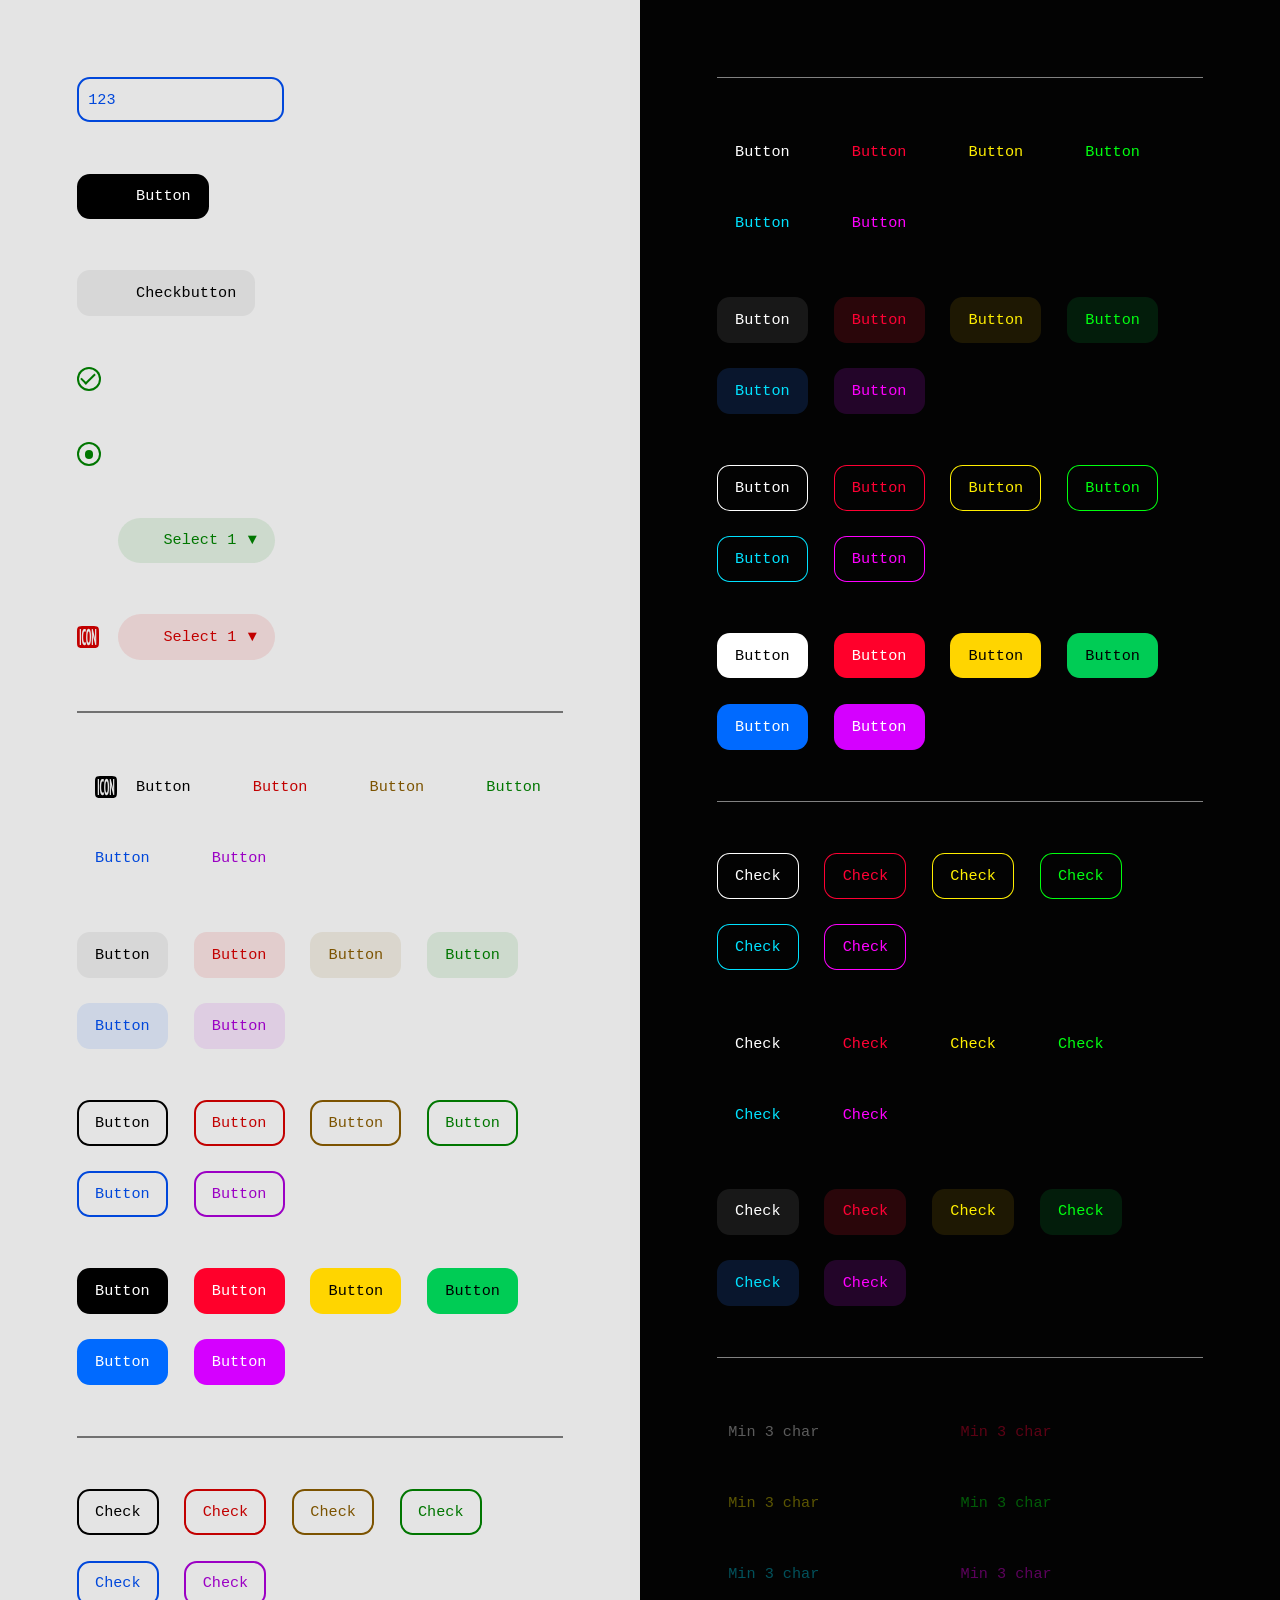
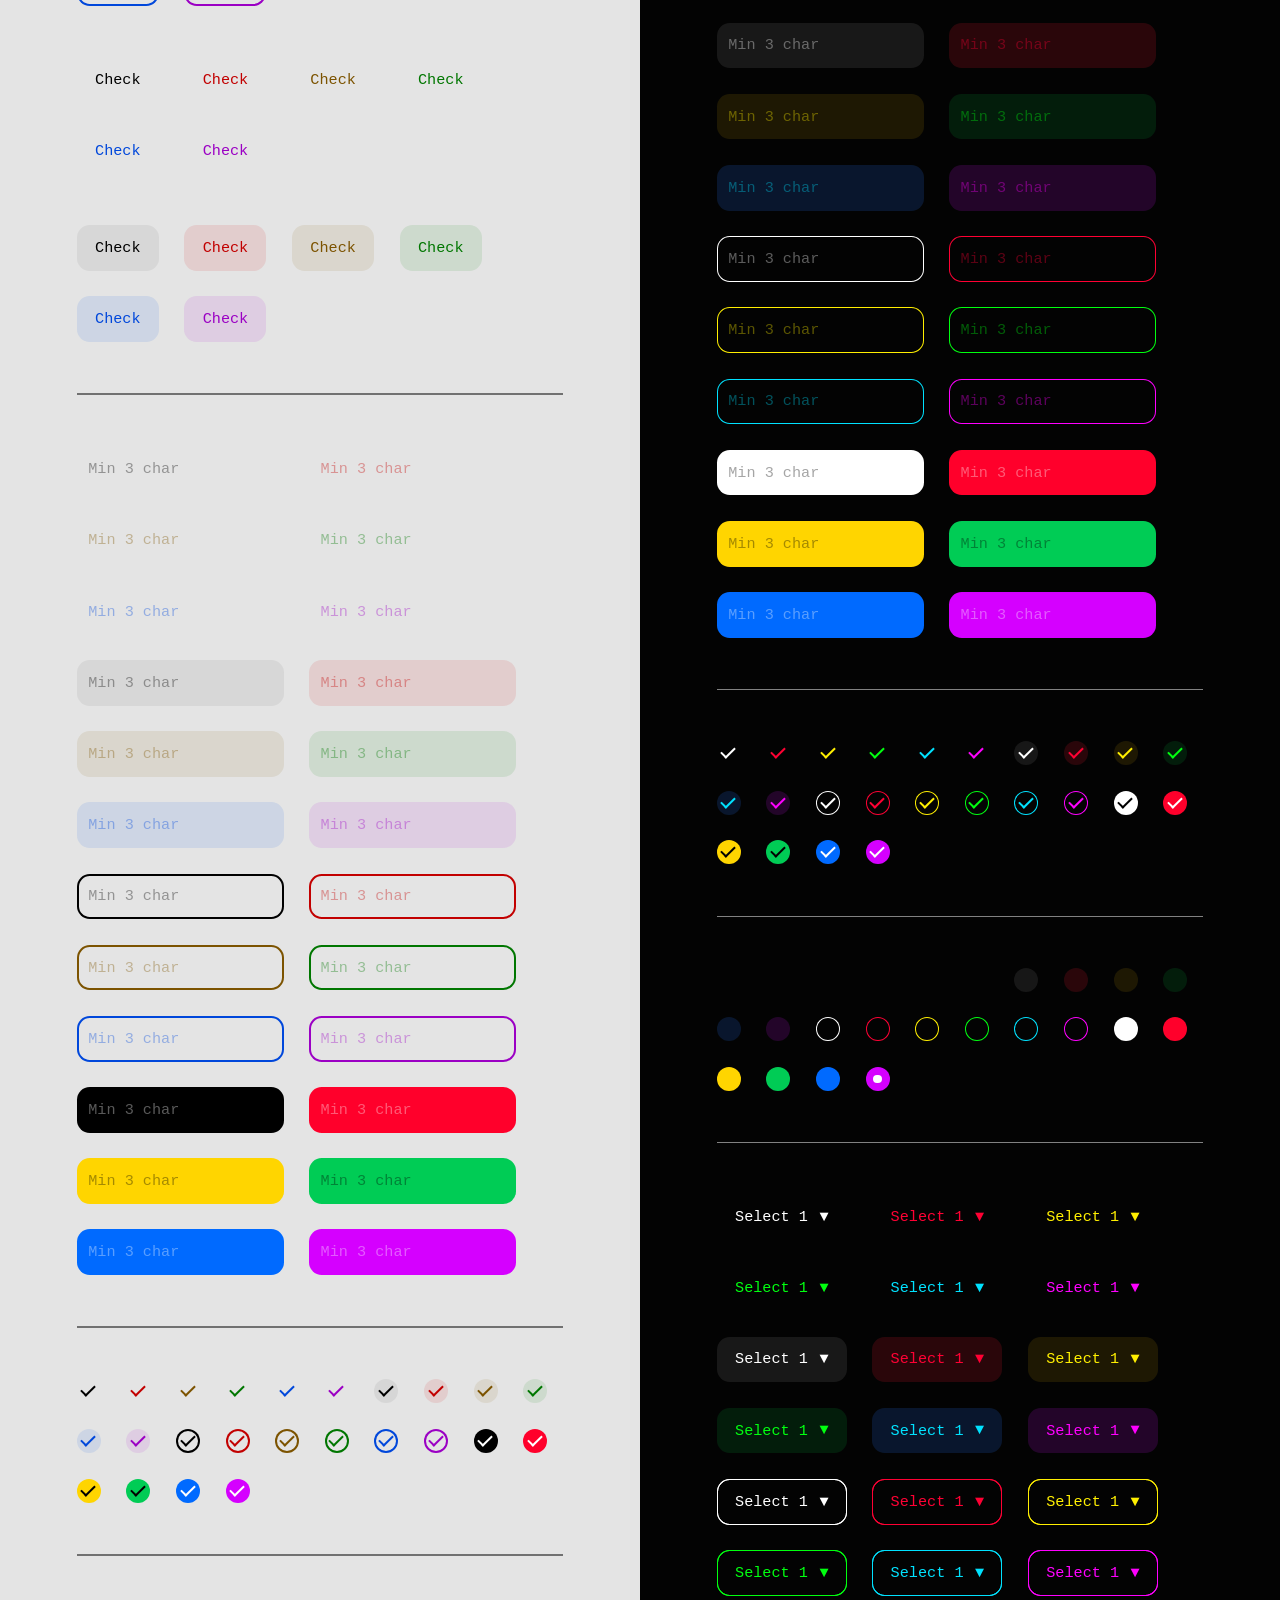
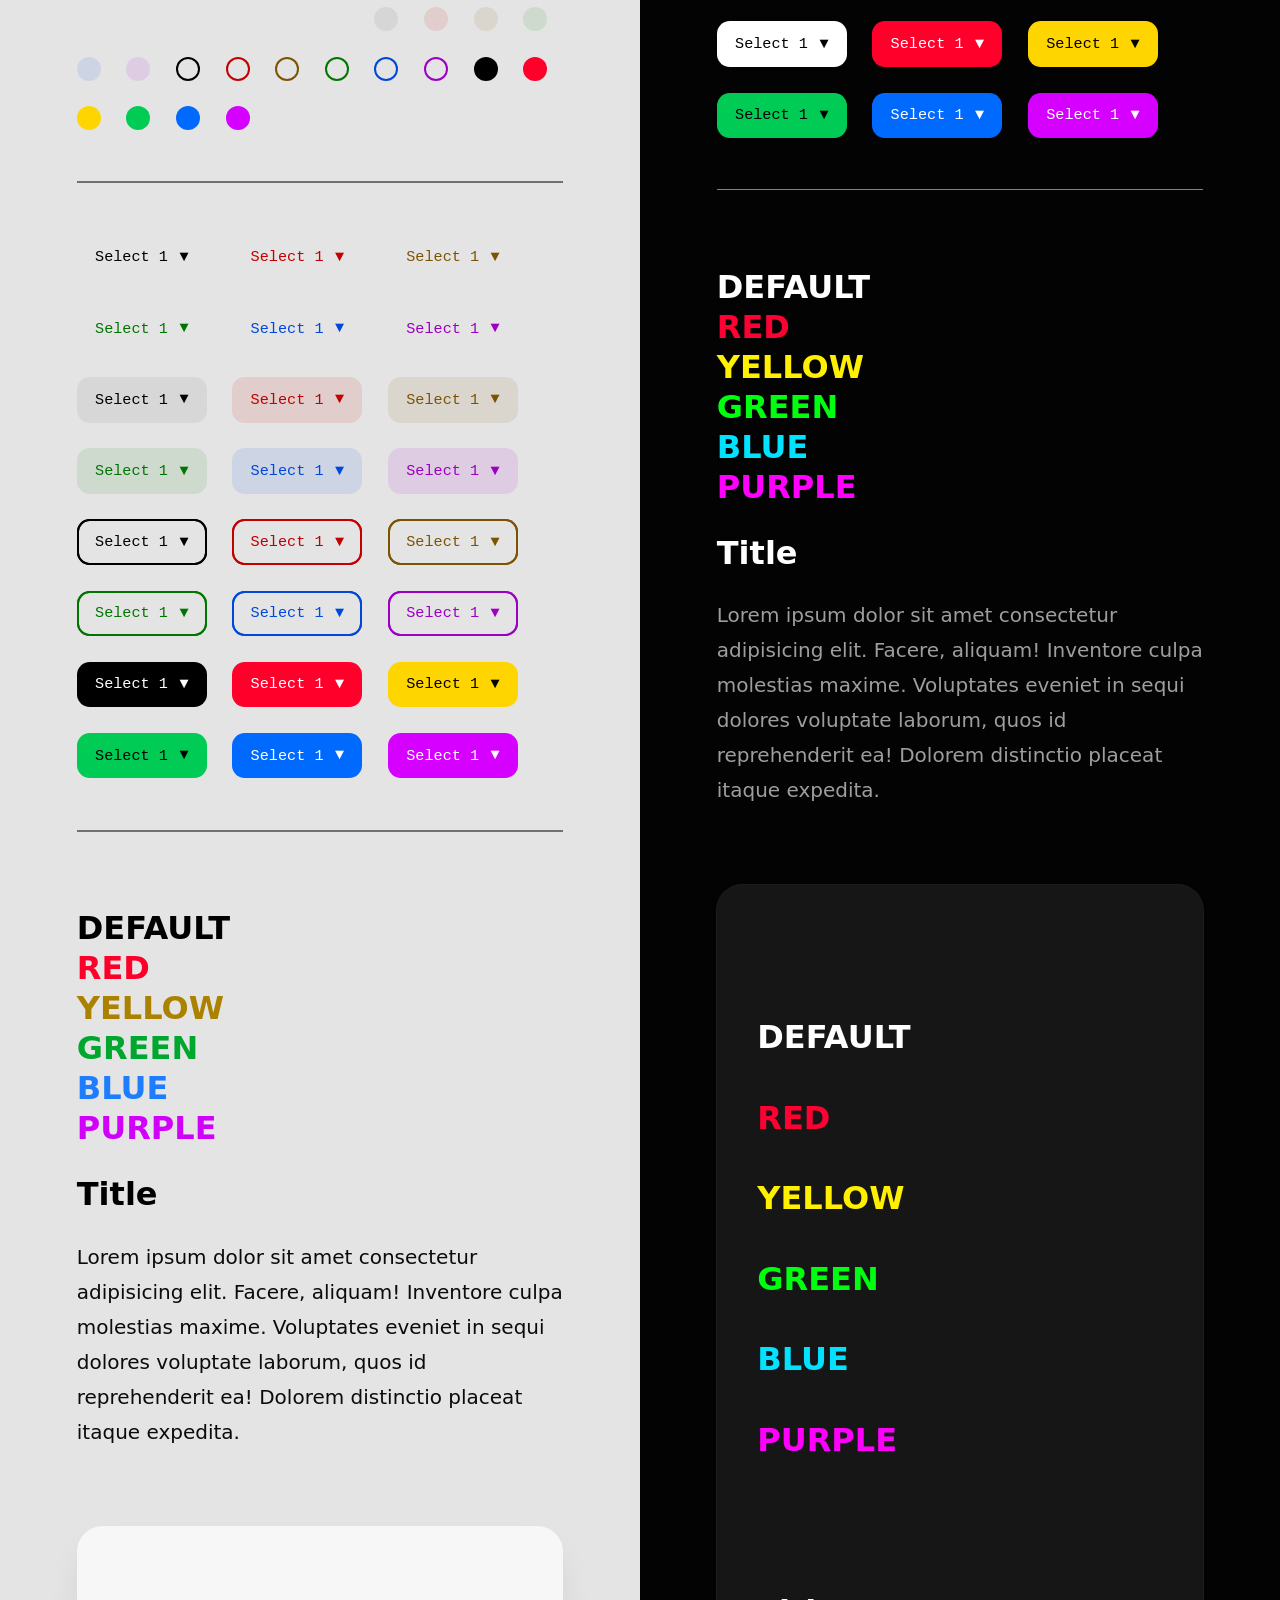
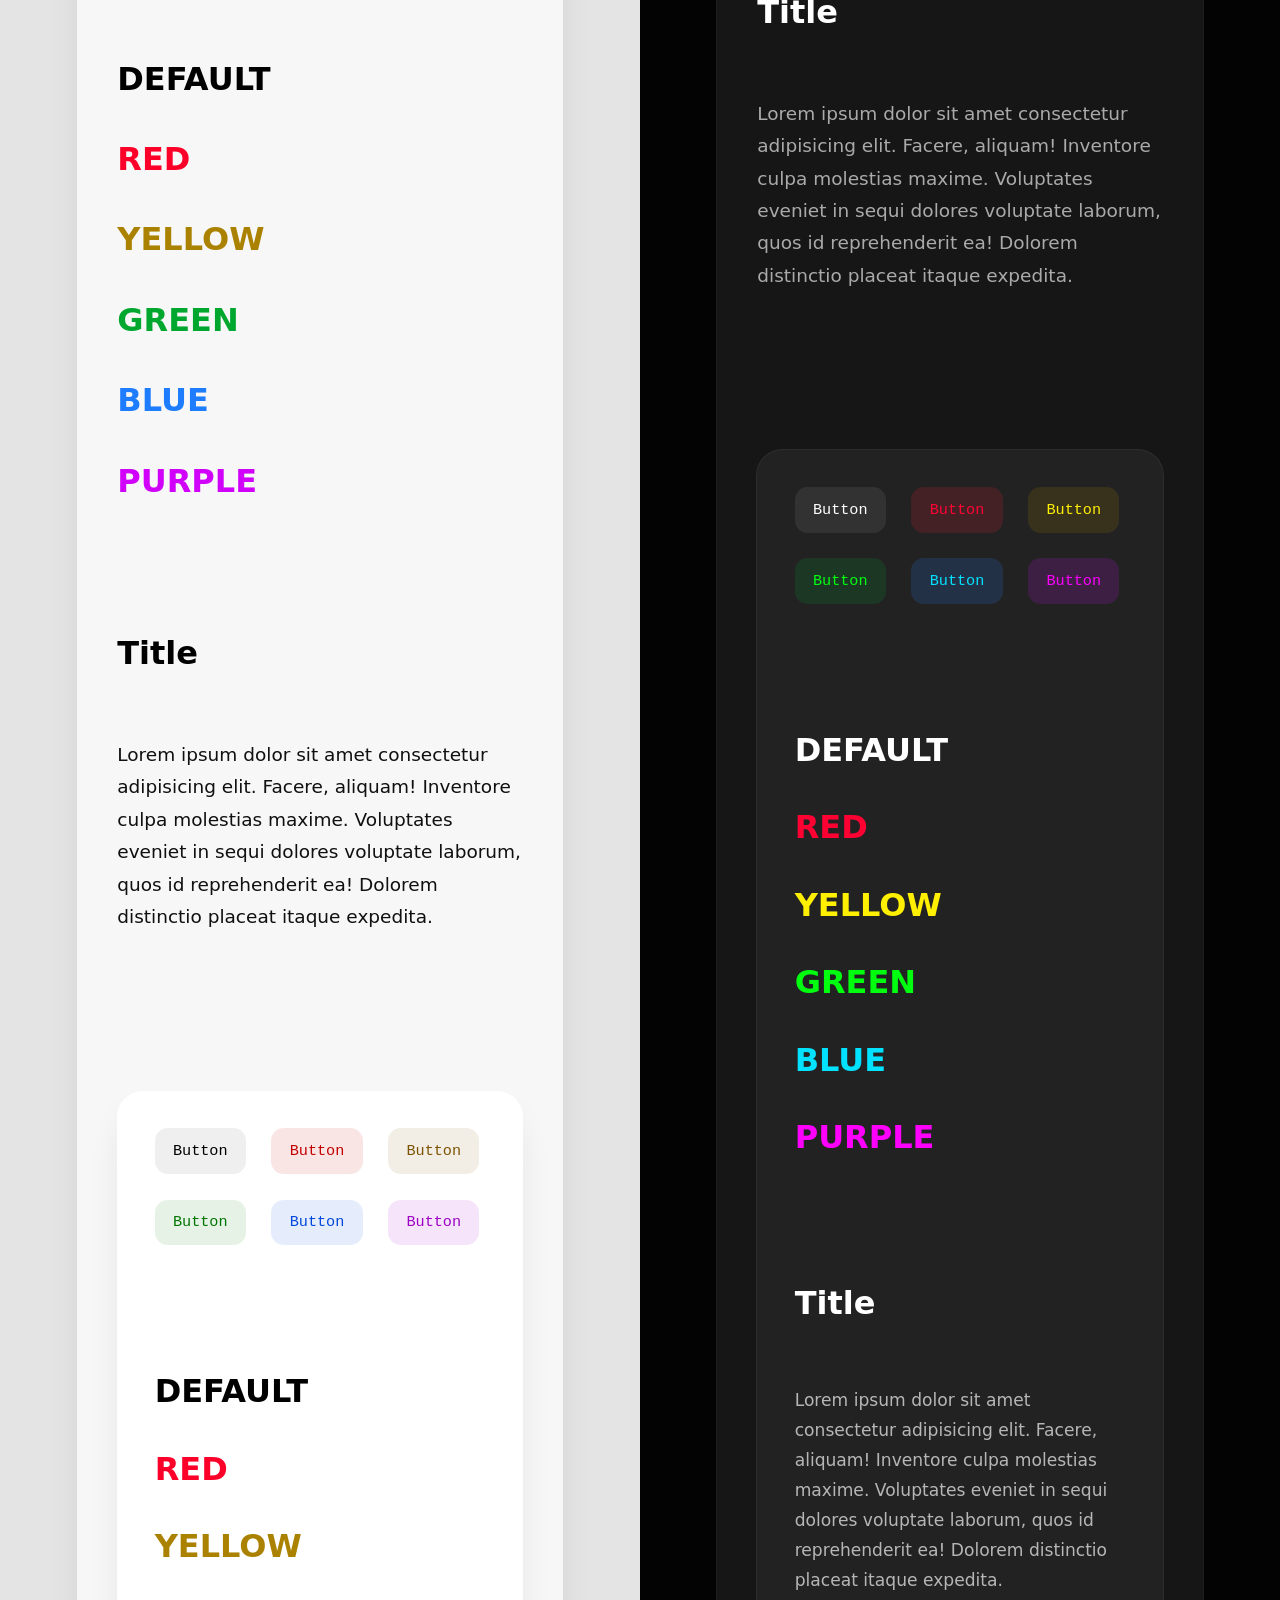
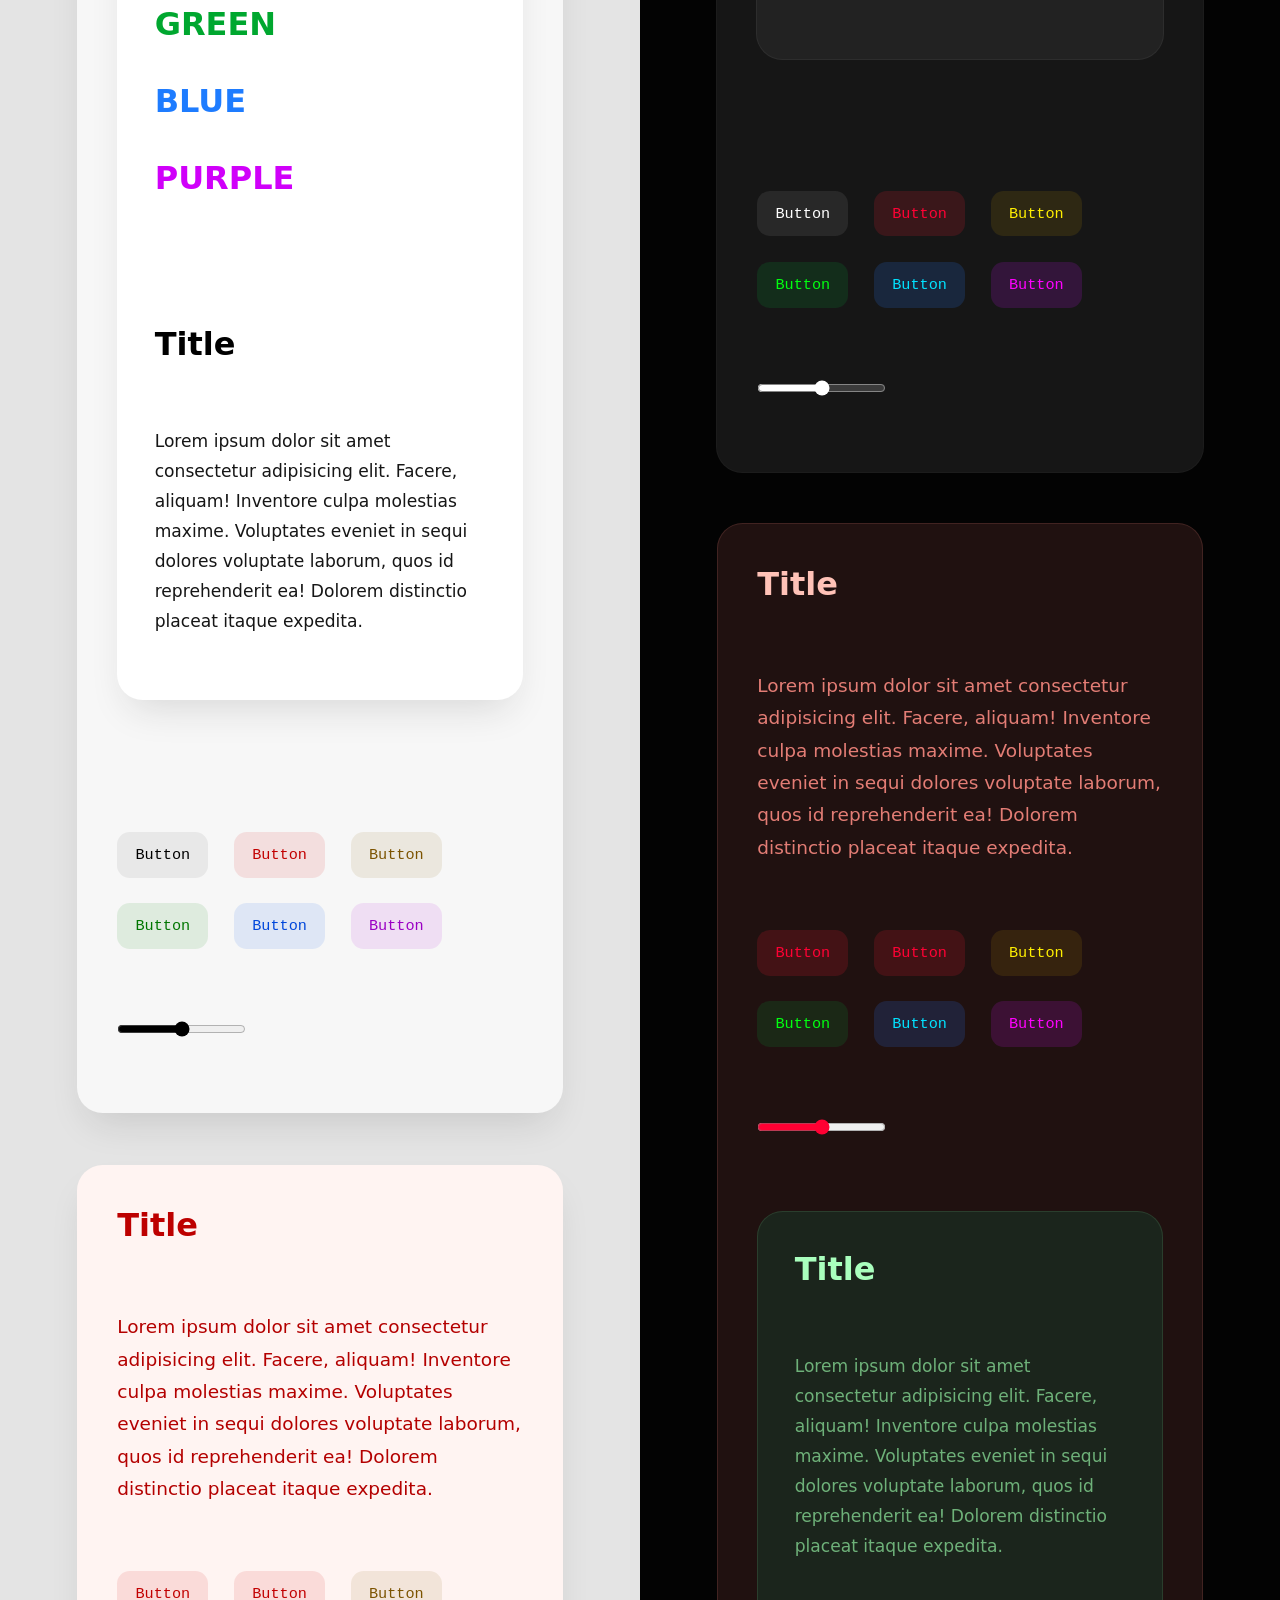
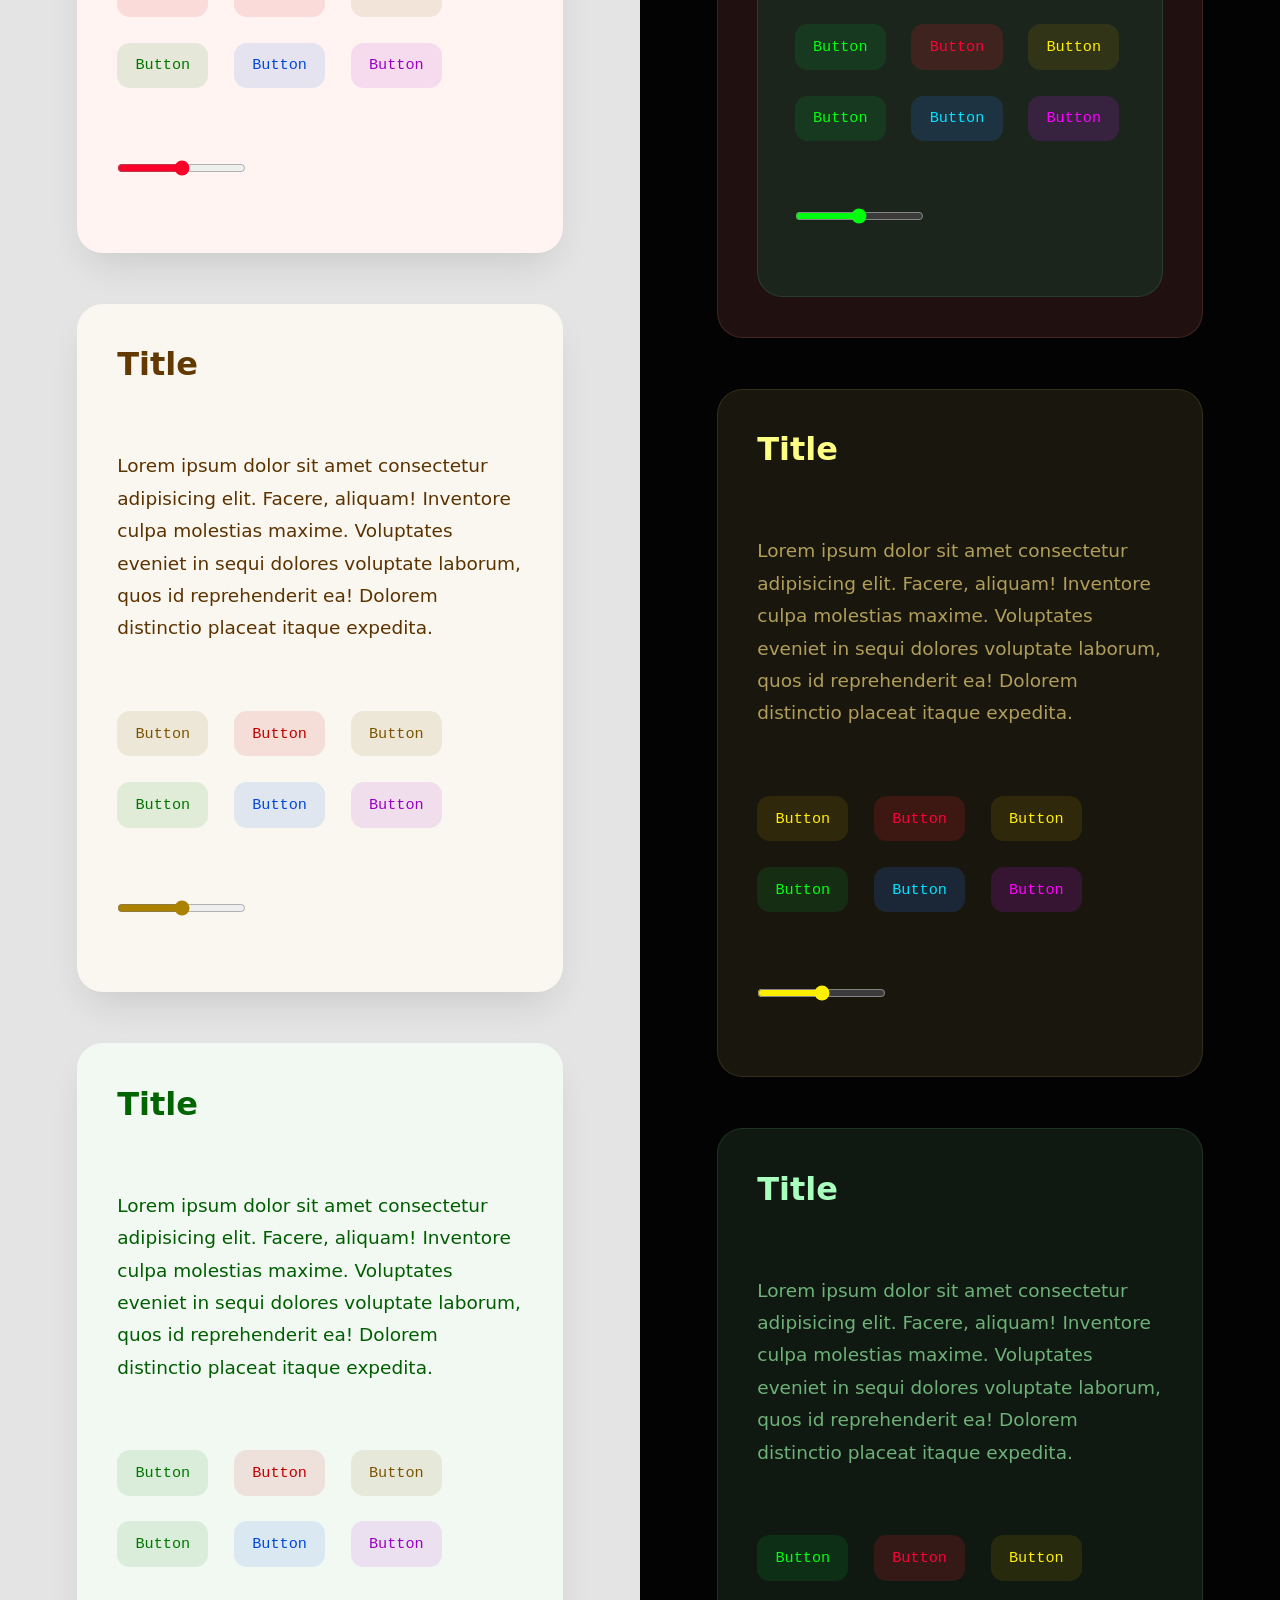
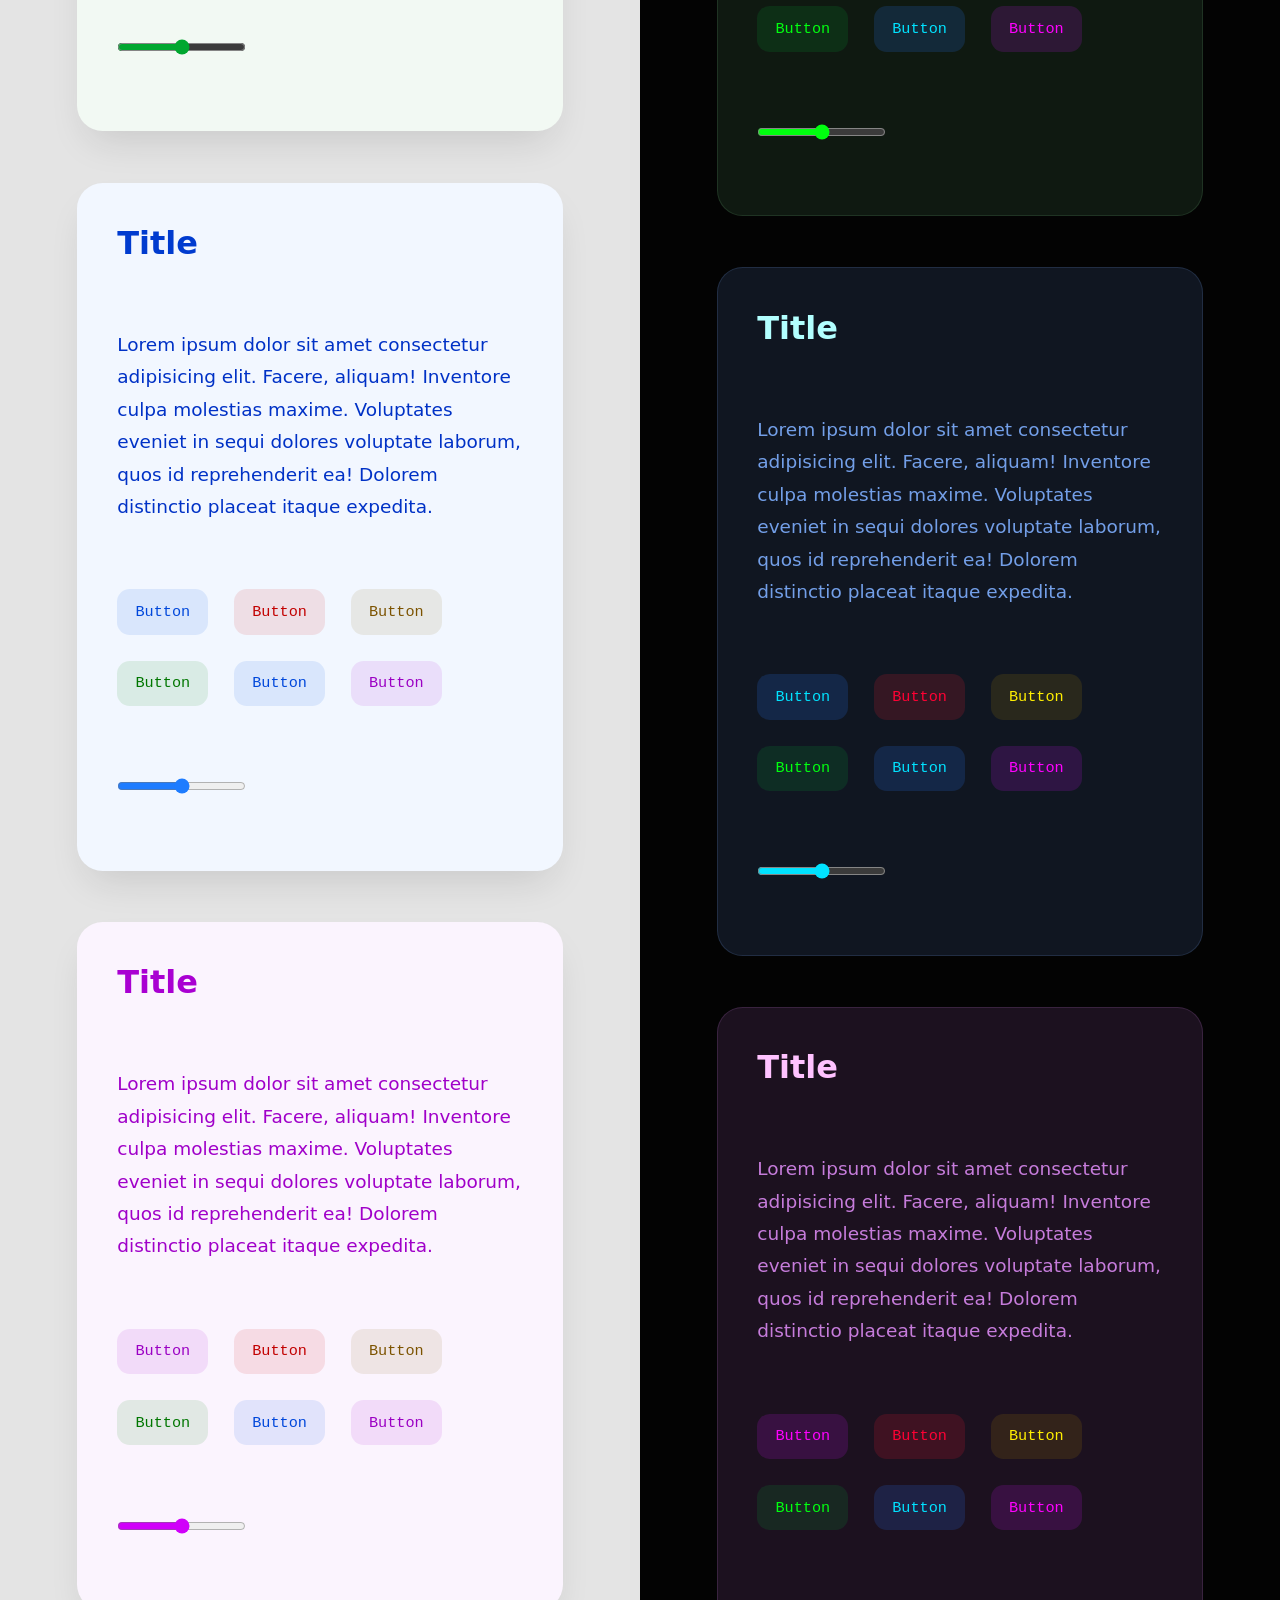
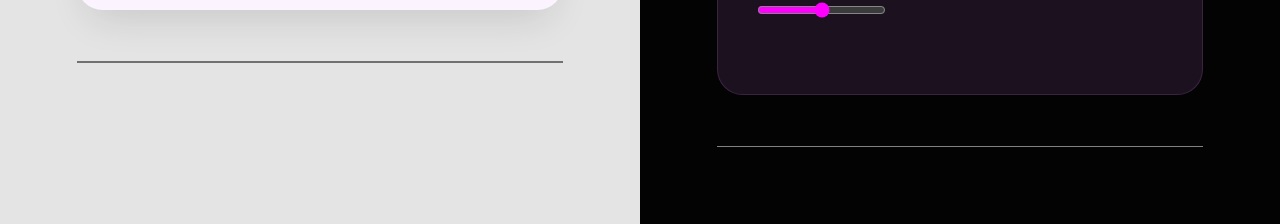
==== favicon.ico/index.html @ 1e89b30a "_" ====
<!DOCTYPE html><meta name="robots" content="noindex"><html class="html"><head><meta charset="utf-8"><meta name="viewport" content="width=device-width"><title>456 </title><style> * { box-sizing: border-box; } body { min-height: 100vh; display: flex; margin: 0; align-items: stretch; } html { font-family: System-ui; line-height: 1.6; } .container { padding: var(--padding-l); background-color: var(--surface-color); display: flex; flex-direction: column; flex-grow: 1; gap: 2rlh; align-items: start; } .container__item { display: flex; flex-wrap: wrap; gap: 1rlh; } h1, h2, h3, h4, h5, h6 { font-weight: var(--font-weight-title); } h3 { font-size: 2rem; line-height: 1.25; color: var(--accent-color); } h2 { margin-top: 2rlh; } hr { align-self: stretch; border: none; background-color: canvasText; height: var(--border-width); opacity: 0.5; } p { margin-block: var(--gap-m); } </style> <link rel="stylesheet" href="https://synchronizer.github.io/algo-colors/style.css"> </head><body class="body"><div class="container"><input type="text" class="control control_type_input control_variant_outline" data-color="blue" value="123"/><button class="control control_type_button control_variant_fill" ><span class="control__icon" style="mask-image: url(https://upload.wikimedia.org/wikipedia/commons/thumb/4/4f/SVG_Logo.svg/1920px-SVG_Logo.svg.png);"></span>Button</button><label class="control control_type_checkbutton" ><input type="checkbox" class="control__input"><span class="control__icon" style="mask-image: url(https://upload.wikimedia.org/wikipedia/commons/thumb/4/4f/SVG_Logo.svg/1920px-SVG_Logo.svg.png);"></span> Checkbutton </label><input type="checkbox" class="control control_type_checkbox control_variant_outline" data-color="green" checked="1"></input><input type="radio" class="control control_type_radio control_variant_outline" data-color="green" checked="1"></input><div class="control control_type_select control_shape_pill control__select-wrapper" data-color="green"><span class="control__icon" style="mask-image: url(https://upload.wikimedia.org/wikipedia/commons/thumb/4/4f/SVG_Logo.svg/1920px-SVG_Logo.svg.png);"></span><select class="control control_type_select control_shape_pill" ><option class="select__option" > Select 1 </option><option class="select__option" > Select 2 </option><option class="select__option" > Select 3 </option></select></div><div class="control control__select-wrapper" data-color="red"><span class="control__icon"></span><select name="" id="" class="control control_type_select control_shape_pill"><option value="">Select 1</option><option value="">Select 2</option><option value="">Select 3</option></select></div><hr><div class="container__item"><button class="control control_type_button control_variant_ghost"><span class="control__icon"></span>Button</button><button class="control control_type_button control_variant_ghost control_color_red" data-color="red">Button</button><button class="control control_type_button control_variant_ghost control_color_yellow" data-color="yellow">Button</button><button class="control control_type_button control_variant_ghost control_color_green" data-color="green">Button</button><button class="control control_type_button control_variant_ghost control_color_blue" data-color="blue">Button</button><button class="control control_type_button control_variant_ghost control_color_purple" data-color="purple">Button</button></div><div class="container__item"><button class="control control_type_button">Button</button><button class="control control_type_button control_color_red" data-color="red">Button</button><button class="control control_type_button control_color_yellow" data-color="yellow">Button</button><button class="control control_type_button control_color_green" data-color="green">Button</button><button class="control control_type_button control_color_blue" data-color="blue">Button</button><button class="control control_type_button control_color_purple" data-color="purple">Button</button></div><div class="container__item"><button class="control control_type_button control_variant_outline">Button</button><button class="control control_type_button control_variant_outline control_color_red" data-color="red">Button</button><button class="control control_type_button control_variant_outline control_color_yellow" data-color="yellow">Button</button><button class="control control_type_button control_variant_outline control_color_green" data-color="green">Button</button><button class="control control_type_button control_variant_outline control_color_blue" data-color="blue">Button</button><button class="control control_type_button control_variant_outline control_color_purple" data-color="purple">Button</button></div><div class="container__item"><button class="control control_type_button control_variant_fill">Button</button><button class="control control_type_button control_variant_fill control_color_red" data-color="red">Button</button><button class="control control_type_button control_variant_fill control_color_yellow" data-color="yellow">Button</button><button class="control control_type_button control_variant_fill control_color_green" data-color="green">Button</button><button class="control control_type_button control_variant_fill control_color_blue" data-color="blue">Button</button><button class="control control_type_button control_variant_fill control_color_purple" data-color="purple">Button</button></div><hr><div class="container__item"><label class="control control_type_checkbutton control_variant_outline"><input type="checkbox" class="control__input"> Check </label><label class="control control_type_checkbutton control_variant_outline control_color_red" data-color="red"><input type="checkbox" class="control__input"> Check </label><label class="control control_type_checkbutton control_variant_outline control_color_yellow" data-color="yellow"><input type="checkbox" class="control__input"> Check </label><label class="control control_type_checkbutton control_variant_outline control_color_green" data-color="green"><input type="checkbox" class="control__input"> Check </label><label class="control control_type_checkbutton control_variant_outline control_color_blue" data-color="blue"><input type="checkbox" class="control__input"> Check </label><label class="control control_type_checkbutton control_variant_outline control_color_purple" data-color="purple"><input type="checkbox" class="control__input"> Check </label></div><div class="container__item"><label class="control control_type_checkbutton control_variant_ghost"><input type="checkbox" class="control__input"> Check </label><label class="control control_type_checkbutton control_variant_ghost control_color_red" data-color="red"><input type="checkbox" class="control__input"> Check </label><label class="control control_type_checkbutton control_variant_ghost control_color_yellow" data-color="yellow"><input type="checkbox" class="control__input"> Check </label><label class="control control_type_checkbutton control_variant_ghost control_color_green" data-color="green"><input type="checkbox" class="control__input"> Check </label><label class="control control_type_checkbutton control_variant_ghost control_color_blue" data-color="blue"><input type="checkbox" class="control__input"> Check </label><label class="control control_type_checkbutton control_variant_ghost control_color_purple" data-color="purple"><input type="checkbox" class="control__input"> Check </label></div><div class="container__item"><label class="control control_type_checkbutton"><input type="checkbox" class="control__input"> Check </label><label class="control control_type_checkbutton control_color_red" data-color="red"><input type="checkbox" class="control__input"> Check </label><label class="control control_type_checkbutton control_color_yellow" data-color="yellow"><input type="checkbox" class="control__input"> Check </label><label class="control control_type_checkbutton control_color_green" data-color="green"><input type="checkbox" class="control__input"> Check </label><label class="control control_type_checkbutton control_color_blue" data-color="blue"><input type="checkbox" class="control__input"> Check </label><label class="control control_type_checkbutton control_color_purple" data-color="purple"><input type="checkbox" class="control__input"> Check </label></div><hr><div class="container__item"><input type="text" placeholder="Min 3 char" minlength="3" minlength="3" required checked class="control control_type_input control_variant_ghost"><input type="text" placeholder="Min 3 char" minlength="3" minlength="3" required checked class="control control_type_input control_variant_ghost control_color_red" data-color="red"><input type="text" placeholder="Min 3 char" minlength="3" minlength="3" required checked class="control control_type_input control_variant_ghost control_color_yellow" data-color="yellow"><input type="text" placeholder="Min 3 char" minlength="3" minlength="3" required checked class="control control_type_input control_variant_ghost control_color_green" data-color="green"><input type="text" placeholder="Min 3 char" minlength="3" minlength="3" required checked class="control control_type_input control_variant_ghost control_color_blue" data-color="blue"><input type="text" placeholder="Min 3 char" minlength="3" minlength="3" required checked class="control control_type_input control_variant_ghost control_color_purple" data-color="purple"><input type="text" placeholder="Min 3 char" minlength="3" minlength="3" required checked class="control control_type_input"><input type="text" placeholder="Min 3 char" minlength="3" minlength="3" required checked class="control control_type_input" data-color="red"><input type="text" placeholder="Min 3 char" minlength="3" minlength="3" required checked class="control control_type_input" data-color="yellow"><input type="text" placeholder="Min 3 char" minlength="3" minlength="3" required checked class="control control_type_input" data-color="green"><input type="text" placeholder="Min 3 char" minlength="3" minlength="3" required checked class="control control_type_input" data-color="blue"><input type="text" placeholder="Min 3 char" minlength="3" minlength="3" required checked class="control control_type_input" data-color="purple"><input type="text" placeholder="Min 3 char" minlength="3" minlength="3" required checked class="control control_type_input control_variant_outline"><input type="text" placeholder="Min 3 char" minlength="3" minlength="3" required checked class="control control_type_input control_variant_outline control_color_red" data-color="red"><input type="text" placeholder="Min 3 char" minlength="3" minlength="3" required checked class="control control_type_input control_variant_outline control_color_yellow" data-color="yellow"><input type="text" placeholder="Min 3 char" minlength="3" minlength="3" required checked class="control control_type_input control_variant_outline control_color_green" data-color="green"><input type="text" placeholder="Min 3 char" minlength="3" minlength="3" required checked class="control control_type_input control_variant_outline control_color_blue" data-color="blue"><input type="text" placeholder="Min 3 char" minlength="3" minlength="3" required checked class="control control_type_input control_variant_outline control_color_purple" data-color="purple"><input type="text" placeholder="Min 3 char" minlength="3" minlength="3" required checked class="control control_type_input control_variant_fill"><input type="text" placeholder="Min 3 char" minlength="3" minlength="3" required checked class="control control_type_input control_variant_fill control_color_red" data-color="red"><input type="text" placeholder="Min 3 char" minlength="3" minlength="3" required checked class="control control_type_input control_variant_fill control_color_yellow" data-color="yellow"><input type="text" placeholder="Min 3 char" minlength="3" minlength="3" required checked class="control control_type_input control_variant_fill control_color_green" data-color="green"><input type="text" placeholder="Min 3 char" minlength="3" minlength="3" required checked class="control control_type_input control_variant_fill control_color_blue" data-color="blue"><input type="text" placeholder="Min 3 char" minlength="3" minlength="3" required checked class="control control_type_input control_variant_fill control_color_purple" data-color="purple"></div><hr><div class="container__item"><input type="checkbox" checked class="control control_type_checkbox control_variant_ghost"><input type="checkbox" checked class="control control_type_checkbox control_variant_ghost control_color_red" data-color="red"><input type="checkbox" checked class="control control_type_checkbox control_variant_ghost control_color_yellow" data-color="yellow"><input type="checkbox" checked class="control control_type_checkbox control_variant_ghost control_color_green" data-color="green"><input type="checkbox" checked class="control control_type_checkbox control_variant_ghost control_color_blue" data-color="blue"><input type="checkbox" checked class="control control_type_checkbox control_variant_ghost control_color_purple" data-color="purple"><input type="checkbox" checked class="control control_type_checkbox"><input type="checkbox" checked class="control control_type_checkbox" data-color="red"><input type="checkbox" checked class="control control_type_checkbox" data-color="yellow"><input type="checkbox" checked class="control control_type_checkbox" data-color="green"><input type="checkbox" checked class="control control_type_checkbox" data-color="blue"><input type="checkbox" checked class="control control_type_checkbox" data-color="purple"><input type="checkbox" checked class="control control_type_checkbox control_variant_outline"><input type="checkbox" checked class="control control_type_checkbox control_variant_outline control_color_red" data-color="red"><input type="checkbox" checked class="control control_type_checkbox control_variant_outline control_color_yellow" data-color="yellow"><input type="checkbox" checked class="control control_type_checkbox control_variant_outline control_color_green" data-color="green"><input type="checkbox" checked class="control control_type_checkbox control_variant_outline control_color_blue" data-color="blue"><input type="checkbox" checked class="control control_type_checkbox control_variant_outline control_color_purple" data-color="purple"><input type="checkbox" checked class="control control_type_checkbox control_variant_fill"><input type="checkbox" checked class="control control_type_checkbox control_variant_fill control_color_red" data-color="red"><input type="checkbox" checked class="control control_type_checkbox control_variant_fill control_color_yellow" data-color="yellow"><input type="checkbox" checked class="control control_type_checkbox control_variant_fill control_color_green" data-color="green"><input type="checkbox" checked class="control control_type_checkbox control_variant_fill control_color_blue" data-color="blue"><input type="checkbox" checked class="control control_type_checkbox control_variant_fill control_color_purple" data-color="purple"></div><hr><div class="container__item"><input type="radio" name="radio" checked class="control control_type_radio control_variant_ghost"><input type="radio" name="radio" checked class="control control_type_radio control_variant_ghost control_color_red" data-color="red"><input type="radio" name="radio" checked class="control control_type_radio control_variant_ghost control_color_yellow" data-color="yellow"><input type="radio" name="radio" checked class="control control_type_radio control_variant_ghost control_color_green" data-color="green"><input type="radio" name="radio" checked class="control control_type_radio control_variant_ghost control_color_blue" data-color="blue"><input type="radio" name="radio" checked class="control control_type_radio control_variant_ghost control_color_purple" data-color="purple"><input type="radio" name="radio" checked class="control control_type_radio"><input type="radio" name="radio" checked class="control control_type_radio" data-color="red"><input type="radio" name="radio" checked class="control control_type_radio" data-color="yellow"><input type="radio" name="radio" checked class="control control_type_radio" data-color="green"><input type="radio" name="radio" checked class="control control_type_radio" data-color="blue"><input type="radio" name="radio" checked class="control control_type_radio" data-color="purple"><input type="radio" name="radio" checked class="control control_type_radio control_variant_outline"><input type="radio" name="radio" checked class="control control_type_radio control_variant_outline control_color_red" data-color="red"><input type="radio" name="radio" checked class="control control_type_radio control_variant_outline control_color_yellow" data-color="yellow"><input type="radio" name="radio" checked class="control control_type_radio control_variant_outline control_color_green" data-color="green"><input type="radio" name="radio" checked class="control control_type_radio control_variant_outline control_color_blue" data-color="blue"><input type="radio" name="radio" checked class="control control_type_radio control_variant_outline control_color_purple" data-color="purple"><input type="radio" name="radio" checked class="control control_type_radio control_variant_fill"><input type="radio" name="radio" checked class="control control_type_radio control_variant_fill control_color_red" data-color="red"><input type="radio" name="radio" checked class="control control_type_radio control_variant_fill control_color_yellow" data-color="yellow"><input type="radio" name="radio" checked class="control control_type_radio control_variant_fill control_color_green" data-color="green"><input type="radio" name="radio" checked class="control control_type_radio control_variant_fill control_color_blue" data-color="blue"><input type="radio" name="radio" checked class="control control_type_radio control_variant_fill control_color_purple" data-color="purple"></div><hr><div class="container__item"><div class="control control__select-wrapper control_variant_ghost"><select name="" id="" class="control control_type_select control_variant_ghost"><option value="">Select 1</option><option value="">Select 2</option><option value="">Select 3</option></select></div><div class="control control__select-wrapper control_variant_ghost" data-color="red"><select name="" id="" class="control control_type_select control_variant_ghost"><option value="">Select 1</option><option value="">Select 2</option><option value="">Select 3</option></select></div><div class="control control__select-wrapper control_variant_ghost" data-color="yellow"><select name="" id="" class="control control_type_select control_variant_ghost"><option value="">Select 1</option><option value="">Select 2</option><option value="">Select 3</option></select></div><div class="control control__select-wrapper control_variant_ghost" data-color="green"><select name="" id="" class="control control_type_select control_variant_ghost"><option value="">Select 1</option><option value="">Select 2</option><option value="">Select 3</option></select></div><div class="control control__select-wrapper control_variant_ghost" data-color="blue"><select name="" id="" class="control control_type_select control_variant_ghost"><option value="">Select 1</option><option value="">Select 2</option><option value="">Select 3</option></select></div><div class="control control__select-wrapper control_variant_ghost" data-color="purple"><select name="" id="" class="control control_type_select control_variant_ghost"><option value="">Select 1</option><option value="">Select 2</option><option value="">Select 3</option></select></div><div class="control control__select-wrapper"><select name="" id="" class="control control_type_select"><option value="">Select 1</option><option value="">Select 2</option><option value="">Select 3</option></select></div><div class="control control__select-wrapper" data-color="red"><select name="" id="" class="control control_type_select"><option value="">Select 1</option><option value="">Select 2</option><option value="">Select 3</option></select></div><div class="control control__select-wrapper" data-color="yellow"><select name="" id="" class="control control_type_select"><option value="">Select 1</option><option value="">Select 2</option><option value="">Select 3</option></select></div><div class="control control__select-wrapper" data-color="green"><select name="" id="" class="control control_type_select"><option value="">Select 1</option><option value="">Select 2</option><option value="">Select 3</option></select></div><div class="control control__select-wrapper" data-color="blue"><select name="" id="" class="control control_type_select"><option value="">Select 1</option><option value="">Select 2</option><option value="">Select 3</option></select></div><div class="control control__select-wrapper control_type_select" data-color="purple"><select name="" id="" class="control control_type_select"><option value="">Select 1</option><option value="">Select 2</option><option value="">Select 3</option></select></div><div class="control control__select-wrapper control_variant_outline"><select name="" id="" class="control control_type_select control_variant_outline"><option value="">Select 1</option><option value="">Select 2</option><option value="">Select 3</option></select></div><div class="control control__select-wrapper control_variant_outline" data-color="red"><select name="" id="" class="control control_type_select control_variant_outline"><option value="">Select 1</option><option value="">Select 2</option><option value="">Select 3</option></select></div><div class="control control__select-wrapper control_variant_outline" data-color="yellow"><select name="" id="" class="control control_type_select control_variant_outline"><option value="">Select 1</option><option value="">Select 2</option><option value="">Select 3</option></select></div><div class="control control__select-wrapper control_variant_outline" data-color="green"><select name="" id="" class="control control_type_select control_variant_outline"><option value="">Select 1</option><option value="">Select 2</option><option value="">Select 3</option></select></div><div class="control control__select-wrapper control_variant_outline" data-color="blue"><select name="" id="" class="control control_type_select control_variant_outline"><option value="">Select 1</option><option value="">Select 2</option><option value="">Select 3</option></select></div><div class="control control__select-wrapper control_variant_outline" data-color="purple"><select name="" id="" class="control control_type_select control_variant_outline"><option value="">Select 1</option><option value="">Select 2</option><option value="">Select 3</option></select></div><div class="control control__select-wrapper control_variant_fill"><select name="" id="" class="control control_type_select control_variant_fill"><option value="">Select 1</option><option value="">Select 2</option><option value="">Select 3</option></select></div><div class="control control__select-wrapper control_variant_fill" data-color="red"><select name="" id="" class="control control_type_select control_variant_fill"><option value="">Select 1</option><option value="">Select 2</option><option value="">Select 3</option></select></div><div class="control control__select-wrapper control_variant_fill" data-color="yellow"><select name="" id="" class="control control_type_select control_variant_fill"><option value="">Select 1</option><option value="">Select 2</option><option value="">Select 3</option></select></div><div class="control control__select-wrapper control_variant_fill" data-color="green"><select name="" id="" class="control control_type_select control_variant_fill"><option value="">Select 1</option><option value="">Select 2</option><option value="">Select 3</option></select></div><div class="control control__select-wrapper control_variant_fill" data-color="blue"><select name="" id="" class="control control_type_select control_variant_fill"><option value="">Select 1</option><option value="">Select 2</option><option value="">Select 3</option></select></div><div class="control control__select-wrapper control_variant_fill" data-color="purple"><select name="" id="" class="control control_type_select control_variant_fill"><option value="">Select 1</option><option value="">Select 2</option><option value="">Select 3</option></select></div></div><hr><div><p><h3>DEFAULT</h3><h3 data-color="red">RED</h3><h3 data-color="yellow">YELLOW</h3><h3 data-color="green">GREEN</h3><h3 data-color="blue">BLUE</h3><h3 data-color="purple">PURPLE</h3></p><h3 class="surface__title">Title</h3><p> Lorem ipsum dolor sit amet consectetur adipisicing elit. Facere, aliquam! Inventore culpa molestias maxime. Voluptates eveniet in sequi dolores voluptate laborum, quos id reprehenderit ea! Dolorem distinctio placeat itaque expedita. </p></div><div class="surface" data-layer="1"><p><h3>DEFAULT</h3><h3 data-color="red">RED</h3><h3 data-color="yellow">YELLOW</h3><h3 data-color="green">GREEN</h3><h3 data-color="blue">BLUE</h3><h3 data-color="purple">PURPLE</h3></p><h3 class="surface__title">Title</h3><p> Lorem ipsum dolor sit amet consectetur adipisicing elit. Facere, aliquam! Inventore culpa molestias maxime. Voluptates eveniet in sequi dolores voluptate laborum, quos id reprehenderit ea! Dolorem distinctio placeat itaque expedita. </p><p><div class="surface" data-layer="2"><div class="container__item"><button class="control control_type_button control_color_default">Button</button><button class="control control_type_button control_color_red" data-color="red">Button</button><button class="control control_type_button control_color_yellow" data-color="yellow">Button</button><button class="control control_type_button control_color_green" data-color="green">Button</button><button class="control control_type_button control_color_blue" data-color="blue">Button</button><button class="control control_type_button control_color_purple" data-color="purple">Button</button></div><p><h3>DEFAULT</h3><h3 data-color="red">RED</h3><h3 data-color="yellow">YELLOW</h3><h3 data-color="green">GREEN</h3><h3 data-color="blue">BLUE</h3><h3 data-color="purple">PURPLE</h3></p><h3 class="surface__title">Title</h3><p> Lorem ipsum dolor sit amet consectetur adipisicing elit. Facere, aliquam! Inventore culpa molestias maxime. Voluptates eveniet in sequi dolores voluptate laborum, quos id reprehenderit ea! Dolorem distinctio placeat itaque expedita. </p></div></p><div class="container__item"><button class="control control_type_button control_color_default">Button</button><button class="control control_type_button control_color_red" data-color="red">Button</button><button class="control control_type_button control_color_yellow" data-color="yellow">Button</button><button class="control control_type_button control_color_green" data-color="green">Button</button><button class="control control_type_button control_color_blue" data-color="blue">Button</button><button class="control control_type_button control_color_purple" data-color="purple">Button</button></div><p><input type="range" name="" id=""></p></div><div class="surface" data-layer="1" data-color="red"><h3 class="surface__title">Title</h3><p> Lorem ipsum dolor sit amet consectetur adipisicing elit. Facere, aliquam! Inventore culpa molestias maxime. Voluptates eveniet in sequi dolores voluptate laborum, quos id reprehenderit ea! Dolorem distinctio placeat itaque expedita. </p><div class="container__item"><button class="control control_type_button control_color_default">Button</button><button class="control control_type_button control_color_red" data-color="red">Button</button><button class="control control_type_button control_color_yellow" data-color="yellow">Button</button><button class="control control_type_button control_color_green" data-color="green">Button</button><button class="control control_type_button control_color_blue" data-color="blue">Button</button><button class="control control_type_button control_color_purple" data-color="purple">Button</button></div><p><input type="range" name="" id=""></p></div><div class="surface" data-layer="1" data-color="yellow"><h3 class="surface__title">Title</h3><p> Lorem ipsum dolor sit amet consectetur adipisicing elit. Facere, aliquam! Inventore culpa molestias maxime. Voluptates eveniet in sequi dolores voluptate laborum, quos id reprehenderit ea! Dolorem distinctio placeat itaque expedita. </p><div class="container__item"><button class="control control_type_button control_color_default">Button</button><button class="control control_type_button control_color_red" data-color="red">Button</button><button class="control control_type_button control_color_yellow" data-color="yellow">Button</button><button class="control control_type_button control_color_green" data-color="green">Button</button><button class="control control_type_button control_color_blue" data-color="blue">Button</button><button class="control control_type_button control_color_purple" data-color="purple">Button</button></div><p><input type="range" name="" id=""></p></div><div class="surface" data-layer="1" data-color="green"><h3 class="surface__title">Title</h3><p> Lorem ipsum dolor sit amet consectetur adipisicing elit. Facere, aliquam! Inventore culpa molestias maxime. Voluptates eveniet in sequi dolores voluptate laborum, quos id reprehenderit ea! Dolorem distinctio placeat itaque expedita. </p><div class="container__item"><button class="control control_type_button control_color_default">Button</button><button class="control control_type_button control_color_red" data-color="red">Button</button><button class="control control_type_button control_color_yellow" data-color="yellow">Button</button><button class="control control_type_button control_color_green" data-color="green">Button</button><button class="control control_type_button control_color_blue" data-color="blue">Button</button><button class="control control_type_button control_color_purple" data-color="purple">Button</button></div><p><input type="range" name="" id=""></p></div><div class="surface" data-layer="1" data-color="blue"><h3 class="surface__title">Title</h3><p> Lorem ipsum dolor sit amet consectetur adipisicing elit. Facere, aliquam! Inventore culpa molestias maxime. Voluptates eveniet in sequi dolores voluptate laborum, quos id reprehenderit ea! Dolorem distinctio placeat itaque expedita. </p><div class="container__item"><button class="control control_type_button control_color_default">Button</button><button class="control control_type_button control_color_red" data-color="red">Button</button><button class="control control_type_button control_color_yellow" data-color="yellow">Button</button><button class="control control_type_button control_color_green" data-color="green">Button</button><button class="control control_type_button control_color_blue" data-color="blue">Button</button><button class="control control_type_button control_color_purple" data-color="purple">Button</button></div><p><input type="range" name="" id=""></p></div><div class="surface" data-layer="1" data-color="purple"><h3 class="surface__title">Title</h3><p> Lorem ipsum dolor sit amet consectetur adipisicing elit. Facere, aliquam! Inventore culpa molestias maxime. Voluptates eveniet in sequi dolores voluptate laborum, quos id reprehenderit ea! Dolorem distinctio placeat itaque expedita. </p><div class="container__item"><button class="control control_type_button control_color_default">Button</button><button class="control control_type_button control_color_red" data-color="red">Button</button><button class="control control_type_button control_color_yellow" data-color="yellow">Button</button><button class="control control_type_button control_color_green" data-color="green">Button</button><button class="control control_type_button control_color_blue" data-color="blue">Button</button><button class="control control_type_button control_color_purple" data-color="purple">Button</button></div><p><input type="range" name="" id=""></p></div><hr></div><div class="container" data-color-scheme="dark"><hr><div class="container__item"><button class="control control_type_button control_variant_ghost">Button</button><button class="control control_type_button control_variant_ghost control_color_red" data-color="red">Button</button><button class="control control_type_button control_variant_ghost control_color_yellow" data-color="yellow">Button</button><button class="control control_type_button control_variant_ghost control_color_green" data-color="green">Button</button><button class="control control_type_button control_variant_ghost control_color_blue" data-color="blue">Button</button><button class="control control_type_button control_variant_ghost control_color_purple" data-color="purple">Button</button></div><div class="container__item"><button class="control control_type_button">Button</button><button class="control control_type_button control_color_red" data-color="red">Button</button><button class="control control_type_button control_color_yellow" data-color="yellow">Button</button><button class="control control_type_button control_color_green" data-color="green">Button</button><button class="control control_type_button control_color_blue" data-color="blue">Button</button><button class="control control_type_button control_color_purple" data-color="purple">Button</button></div><div class="container__item"><button class="control control_type_button control_variant_outline">Button</button><button class="control control_type_button control_variant_outline control_color_red" data-color="red">Button</button><button class="control control_type_button control_variant_outline control_color_yellow" data-color="yellow">Button</button><button class="control control_type_button control_variant_outline control_color_green" data-color="green">Button</button><button class="control control_type_button control_variant_outline control_color_blue" data-color="blue">Button</button><button class="control control_type_button control_variant_outline control_color_purple" data-color="purple">Button</button></div><div class="container__item"><button class="control control_type_button control_variant_fill">Button</button><button class="control control_type_button control_variant_fill control_color_red" data-color="red">Button</button><button class="control control_type_button control_variant_fill control_color_yellow" data-color="yellow">Button</button><button class="control control_type_button control_variant_fill control_color_green" data-color="green">Button</button><button class="control control_type_button control_variant_fill control_color_blue" data-color="blue">Button</button><button class="control control_type_button control_variant_fill control_color_purple" data-color="purple">Button</button></div><hr><div class="container__item"><label class="control control_type_checkbutton control_variant_outline"><input type="checkbox" class="control__input"> Check </label><label class="control control_type_checkbutton control_variant_outline control_color_red" data-color="red"><input type="checkbox" class="control__input"> Check </label><label class="control control_type_checkbutton control_variant_outline control_color_yellow" data-color="yellow"><input type="checkbox" class="control__input"> Check </label><label class="control control_type_checkbutton control_variant_outline control_color_green" data-color="green"><input type="checkbox" class="control__input"> Check </label><label class="control control_type_checkbutton control_variant_outline control_color_blue" data-color="blue"><input type="checkbox" class="control__input"> Check </label><label class="control control_type_checkbutton control_variant_outline control_color_purple" data-color="purple"><input type="checkbox" class="control__input"> Check </label></div><div class="container__item"><label class="control control_type_checkbutton control_variant_ghost"><input type="checkbox" class="control__input"> Check </label><label class="control control_type_checkbutton control_variant_ghost control_color_red" data-color="red"><input type="checkbox" class="control__input"> Check </label><label class="control control_type_checkbutton control_variant_ghost control_color_yellow" data-color="yellow"><input type="checkbox" class="control__input"> Check </label><label class="control control_type_checkbutton control_variant_ghost control_color_green" data-color="green"><input type="checkbox" class="control__input"> Check </label><label class="control control_type_checkbutton control_variant_ghost control_color_blue" data-color="blue"><input type="checkbox" class="control__input"> Check </label><label class="control control_type_checkbutton control_variant_ghost control_color_purple" data-color="purple"><input type="checkbox" class="control__input"> Check </label></div><div class="container__item"><label class="control control_type_checkbutton"><input type="checkbox" class="control__input"> Check </label><label class="control control_type_checkbutton control_color_red" data-color="red"><input type="checkbox" class="control__input"> Check </label><label class="control control_type_checkbutton control_color_yellow" data-color="yellow"><input type="checkbox" class="control__input"> Check </label><label class="control control_type_checkbutton control_color_green" data-color="green"><input type="checkbox" class="control__input"> Check </label><label class="control control_type_checkbutton control_color_blue" data-color="blue"><input type="checkbox" class="control__input"> Check </label><label class="control control_type_checkbutton control_color_purple" data-color="purple"><input type="checkbox" class="control__input"> Check </label></div><hr><div class="container__item"><input type="text" placeholder="Min 3 char" minlength="3" minlength="3" required checked class="control control_type_input control_variant_ghost"><input type="text" placeholder="Min 3 char" minlength="3" minlength="3" required checked class="control control_type_input control_variant_ghost control_color_red" data-color="red"><input type="text" placeholder="Min 3 char" minlength="3" minlength="3" required checked class="control control_type_input control_variant_ghost control_color_yellow" data-color="yellow"><input type="text" placeholder="Min 3 char" minlength="3" minlength="3" required checked class="control control_type_input control_variant_ghost control_color_green" data-color="green"><input type="text" placeholder="Min 3 char" minlength="3" minlength="3" required checked class="control control_type_input control_variant_ghost control_color_blue" data-color="blue"><input type="text" placeholder="Min 3 char" minlength="3" minlength="3" required checked class="control control_type_input control_variant_ghost control_color_purple" data-color="purple"><input type="text" placeholder="Min 3 char" minlength="3" minlength="3" required checked class="control control_type_input"><input type="text" placeholder="Min 3 char" minlength="3" minlength="3" required checked class="control control_type_input" data-color="red"><input type="text" placeholder="Min 3 char" minlength="3" minlength="3" required checked class="control control_type_input" data-color="yellow"><input type="text" placeholder="Min 3 char" minlength="3" minlength="3" required checked class="control control_type_input" data-color="green"><input type="text" placeholder="Min 3 char" minlength="3" minlength="3" required checked class="control control_type_input" data-color="blue"><input type="text" placeholder="Min 3 char" minlength="3" minlength="3" required checked class="control control_type_input" data-color="purple"><input type="text" placeholder="Min 3 char" minlength="3" minlength="3" required checked class="control control_type_input control_variant_outline"><input type="text" placeholder="Min 3 char" minlength="3" minlength="3" required checked class="control control_type_input control_variant_outline control_color_red" data-color="red"><input type="text" placeholder="Min 3 char" minlength="3" minlength="3" required checked class="control control_type_input control_variant_outline control_color_yellow" data-color="yellow"><input type="text" placeholder="Min 3 char" minlength="3" minlength="3" required checked class="control control_type_input control_variant_outline control_color_green" data-color="green"><input type="text" placeholder="Min 3 char" minlength="3" minlength="3" required checked class="control control_type_input control_variant_outline control_color_blue" data-color="blue"><input type="text" placeholder="Min 3 char" minlength="3" minlength="3" required checked class="control control_type_input control_variant_outline control_color_purple" data-color="purple"><input type="text" placeholder="Min 3 char" minlength="3" minlength="3" required checked class="control control_type_input control_variant_fill"><input type="text" placeholder="Min 3 char" minlength="3" minlength="3" required checked class="control control_type_input control_variant_fill control_color_red" data-color="red"><input type="text" placeholder="Min 3 char" minlength="3" minlength="3" required checked class="control control_type_input control_variant_fill control_color_yellow" data-color="yellow"><input type="text" placeholder="Min 3 char" minlength="3" minlength="3" required checked class="control control_type_input control_variant_fill control_color_green" data-color="green"><input type="text" placeholder="Min 3 char" minlength="3" minlength="3" required checked class="control control_type_input control_variant_fill control_color_blue" data-color="blue"><input type="text" placeholder="Min 3 char" minlength="3" minlength="3" required checked class="control control_type_input control_variant_fill control_color_purple" data-color="purple"></div><hr><div class="container__item"><input type="checkbox" checked class="control control_type_checkbox control_variant_ghost"><input type="checkbox" checked class="control control_type_checkbox control_variant_ghost control_color_red" data-color="red"><input type="checkbox" checked class="control control_type_checkbox control_variant_ghost control_color_yellow" data-color="yellow"><input type="checkbox" checked class="control control_type_checkbox control_variant_ghost control_color_green" data-color="green"><input type="checkbox" checked class="control control_type_checkbox control_variant_ghost control_color_blue" data-color="blue"><input type="checkbox" checked class="control control_type_checkbox control_variant_ghost control_color_purple" data-color="purple"><input type="checkbox" checked class="control control_type_checkbox"><input type="checkbox" checked class="control control_type_checkbox" data-color="red"><input type="checkbox" checked class="control control_type_checkbox" data-color="yellow"><input type="checkbox" checked class="control control_type_checkbox" data-color="green"><input type="checkbox" checked class="control control_type_checkbox" data-color="blue"><input type="checkbox" checked class="control control_type_checkbox" data-color="purple"><input type="checkbox" checked class="control control_type_checkbox control_variant_outline"><input type="checkbox" checked class="control control_type_checkbox control_variant_outline control_color_red" data-color="red"><input type="checkbox" checked class="control control_type_checkbox control_variant_outline control_color_yellow" data-color="yellow"><input type="checkbox" checked class="control control_type_checkbox control_variant_outline control_color_green" data-color="green"><input type="checkbox" checked class="control control_type_checkbox control_variant_outline control_color_blue" data-color="blue"><input type="checkbox" checked class="control control_type_checkbox control_variant_outline control_color_purple" data-color="purple"><input type="checkbox" checked class="control control_type_checkbox control_variant_fill"><input type="checkbox" checked class="control control_type_checkbox control_variant_fill control_color_red" data-color="red"><input type="checkbox" checked class="control control_type_checkbox control_variant_fill control_color_yellow" data-color="yellow"><input type="checkbox" checked class="control control_type_checkbox control_variant_fill control_color_green" data-color="green"><input type="checkbox" checked class="control control_type_checkbox control_variant_fill control_color_blue" data-color="blue"><input type="checkbox" checked class="control control_type_checkbox control_variant_fill control_color_purple" data-color="purple"></div><hr><div class="container__item"><input type="radio" name="radio" checked class="control control_type_radio control_variant_ghost"><input type="radio" name="radio" checked class="control control_type_radio control_variant_ghost control_color_red" data-color="red"><input type="radio" name="radio" checked class="control control_type_radio control_variant_ghost control_color_yellow" data-color="yellow"><input type="radio" name="radio" checked class="control control_type_radio control_variant_ghost control_color_green" data-color="green"><input type="radio" name="radio" checked class="control control_type_radio control_variant_ghost control_color_blue" data-color="blue"><input type="radio" name="radio" checked class="control control_type_radio control_variant_ghost control_color_purple" data-color="purple"><input type="radio" name="radio" checked class="control control_type_radio"><input type="radio" name="radio" checked class="control control_type_radio" data-color="red"><input type="radio" name="radio" checked class="control control_type_radio" data-color="yellow"><input type="radio" name="radio" checked class="control control_type_radio" data-color="green"><input type="radio" name="radio" checked class="control control_type_radio" data-color="blue"><input type="radio" name="radio" checked class="control control_type_radio" data-color="purple"><input type="radio" name="radio" checked class="control control_type_radio control_variant_outline"><input type="radio" name="radio" checked class="control control_type_radio control_variant_outline control_color_red" data-color="red"><input type="radio" name="radio" checked class="control control_type_radio control_variant_outline control_color_yellow" data-color="yellow"><input type="radio" name="radio" checked class="control control_type_radio control_variant_outline control_color_green" data-color="green"><input type="radio" name="radio" checked class="control control_type_radio control_variant_outline control_color_blue" data-color="blue"><input type="radio" name="radio" checked class="control control_type_radio control_variant_outline control_color_purple" data-color="purple"><input type="radio" name="radio" checked class="control control_type_radio control_variant_fill"><input type="radio" name="radio" checked class="control control_type_radio control_variant_fill control_color_red" data-color="red"><input type="radio" name="radio" checked class="control control_type_radio control_variant_fill control_color_yellow" data-color="yellow"><input type="radio" name="radio" checked class="control control_type_radio control_variant_fill control_color_green" data-color="green"><input type="radio" name="radio" checked class="control control_type_radio control_variant_fill control_color_blue" data-color="blue"><input type="radio" name="radio" checked class="control control_type_radio control_variant_fill control_color_purple" data-color="purple"></div><hr><div class="container__item"><div class="control control__select-wrapper control_variant_ghost"><select name="" id="" class="control control_type_select control_variant_ghost"><option value="">Select 1</option><option value="">Select 2</option><option value="">Select 3</option></select></div><div class="control control__select-wrapper control_variant_ghost" data-color="red"><select name="" id="" class="control control_type_select control_variant_ghost"><option value="">Select 1</option><option value="">Select 2</option><option value="">Select 3</option></select></div><div class="control control__select-wrapper control_variant_ghost" data-color="yellow"><select name="" id="" class="control control_type_select control_variant_ghost"><option value="">Select 1</option><option value="">Select 2</option><option value="">Select 3</option></select></div><div class="control control__select-wrapper control_variant_ghost" data-color="green"><select name="" id="" class="control control_type_select control_variant_ghost"><option value="">Select 1</option><option value="">Select 2</option><option value="">Select 3</option></select></div><div class="control control__select-wrapper control_variant_ghost" data-color="blue"><select name="" id="" class="control control_type_select control_variant_ghost"><option value="">Select 1</option><option value="">Select 2</option><option value="">Select 3</option></select></div><div class="control control__select-wrapper control_variant_ghost" data-color="purple"><select name="" id="" class="control control_type_select control_variant_ghost"><option value="">Select 1</option><option value="">Select 2</option><option value="">Select 3</option></select></div><div class="control control__select-wrapper"><select name="" id="" class="control control_type_select"><option value="">Select 1</option><option value="">Select 2</option><option value="">Select 3</option></select></div><div class="control control__select-wrapper" data-color="red"><select name="" id="" class="control control_type_select"><option value="">Select 1</option><option value="">Select 2</option><option value="">Select 3</option></select></div><div class="control control__select-wrapper" data-color="yellow"><select name="" id="" class="control control_type_select"><option value="">Select 1</option><option value="">Select 2</option><option value="">Select 3</option></select></div><div class="control control__select-wrapper" data-color="green"><select name="" id="" class="control control_type_select"><option value="">Select 1</option><option value="">Select 2</option><option value="">Select 3</option></select></div><div class="control control__select-wrapper" data-color="blue"><select name="" id="" class="control control_type_select"><option value="">Select 1</option><option value="">Select 2</option><option value="">Select 3</option></select></div><div class="control control__select-wrapper control_type_select" data-color="purple"><select name="" id="" class="control control_type_select"><option value="">Select 1</option><option value="">Select 2</option><option value="">Select 3</option></select></div><div class="control control__select-wrapper control_variant_outline"><select name="" id="" class="control control_type_select control_variant_outline"><option value="">Select 1</option><option value="">Select 2</option><option value="">Select 3</option></select></div><div class="control control__select-wrapper control_variant_outline" data-color="red"><select name="" id="" class="control control_type_select control_variant_outline"><option value="">Select 1</option><option value="">Select 2</option><option value="">Select 3</option></select></div><div class="control control__select-wrapper control_variant_outline" data-color="yellow"><select name="" id="" class="control control_type_select control_variant_outline"><option value="">Select 1</option><option value="">Select 2</option><option value="">Select 3</option></select></div><div class="control control__select-wrapper control_variant_outline" data-color="green"><select name="" id="" class="control control_type_select control_variant_outline"><option value="">Select 1</option><option value="">Select 2</option><option value="">Select 3</option></select></div><div class="control control__select-wrapper control_variant_outline" data-color="blue"><select name="" id="" class="control control_type_select control_variant_outline"><option value="">Select 1</option><option value="">Select 2</option><option value="">Select 3</option></select></div><div class="control control__select-wrapper control_variant_outline" data-color="purple"><select name="" id="" class="control control_type_select control_variant_outline"><option value="">Select 1</option><option value="">Select 2</option><option value="">Select 3</option></select></div><div class="control control__select-wrapper control_variant_fill"><select name="" id="" class="control control_type_select control_variant_fill"><option value="">Select 1</option><option value="">Select 2</option><option value="">Select 3</option></select></div><div class="control control__select-wrapper control_variant_fill" data-color="red"><select name="" id="" class="control control_type_select control_variant_fill"><option value="">Select 1</option><option value="">Select 2</option><option value="">Select 3</option></select></div><div class="control control__select-wrapper control_variant_fill" data-color="yellow"><select name="" id="" class="control control_type_select control_variant_fill"><option value="">Select 1</option><option value="">Select 2</option><option value="">Select 3</option></select></div><div class="control control__select-wrapper control_variant_fill" data-color="green"><select name="" id="" class="control control_type_select control_variant_fill"><option value="">Select 1</option><option value="">Select 2</option><option value="">Select 3</option></select></div><div class="control control__select-wrapper control_variant_fill" data-color="blue"><select name="" id="" class="control control_type_select control_variant_fill"><option value="">Select 1</option><option value="">Select 2</option><option value="">Select 3</option></select></div><div class="control control__select-wrapper control_variant_fill" data-color="purple"><select name="" id="" class="control control_type_select control_variant_fill"><option value="">Select 1</option><option value="">Select 2</option><option value="">Select 3</option></select></div></div><hr><div><p><h3>DEFAULT</h3><h3 data-color="red">RED</h3><h3 data-color="yellow">YELLOW</h3><h3 data-color="green">GREEN</h3><h3 data-color="blue">BLUE</h3><h3 data-color="purple">PURPLE</h3></p><h3 class="surface__title">Title</h3><p> Lorem ipsum dolor sit amet consectetur adipisicing elit. Facere, aliquam! Inventore culpa molestias maxime. Voluptates eveniet in sequi dolores voluptate laborum, quos id reprehenderit ea! Dolorem distinctio placeat itaque expedita. </p></div><div class="surface" data-layer="1"><p><h3>DEFAULT</h3><h3 data-color="red">RED</h3><h3 data-color="yellow">YELLOW</h3><h3 data-color="green">GREEN</h3><h3 data-color="blue">BLUE</h3><h3 data-color="purple">PURPLE</h3></p><h3 class="surface__title">Title</h3><p> Lorem ipsum dolor sit amet consectetur adipisicing elit. Facere, aliquam! Inventore culpa molestias maxime. Voluptates eveniet in sequi dolores voluptate laborum, quos id reprehenderit ea! Dolorem distinctio placeat itaque expedita. </p><p><div class="surface" data-layer="2"><div class="container__item"><button class="control control_type_button control_color_default">Button</button><button class="control control_type_button control_color_red" data-color="red">Button</button><button class="control control_type_button control_color_yellow" data-color="yellow">Button</button><button class="control control_type_button control_color_green" data-color="green">Button</button><button class="control control_type_button control_color_blue" data-color="blue">Button</button><button class="control control_type_button control_color_purple" data-color="purple">Button</button></div><p><h3>DEFAULT</h3><h3 data-color="red">RED</h3><h3 data-color="yellow">YELLOW</h3><h3 data-color="green">GREEN</h3><h3 data-color="blue">BLUE</h3><h3 data-color="purple">PURPLE</h3></p><h3 class="surface__title">Title</h3><p> Lorem ipsum dolor sit amet consectetur adipisicing elit. Facere, aliquam! Inventore culpa molestias maxime. Voluptates eveniet in sequi dolores voluptate laborum, quos id reprehenderit ea! Dolorem distinctio placeat itaque expedita. </p></div></p><div class="container__item"><button class="control control_type_button control_color_default">Button</button><button class="control control_type_button control_color_red" data-color="red">Button</button><button class="control control_type_button control_color_yellow" data-color="yellow">Button</button><button class="control control_type_button control_color_green" data-color="green">Button</button><button class="control control_type_button control_color_blue" data-color="blue">Button</button><button class="control control_type_button control_color_purple" data-color="purple">Button</button></div><p><input type="range" name="" id=""></p></div><div class="surface" data-layer="1" data-color="red"><h3 class="surface__title">Title</h3><p> Lorem ipsum dolor sit amet consectetur adipisicing elit. Facere, aliquam! Inventore culpa molestias maxime. Voluptates eveniet in sequi dolores voluptate laborum, quos id reprehenderit ea! Dolorem distinctio placeat itaque expedita. </p><div class="container__item"><button class="control control_type_button control_color_default">Button</button><button class="control control_type_button control_color_red" data-color="red">Button</button><button class="control control_type_button control_color_yellow" data-color="yellow">Button</button><button class="control control_type_button control_color_green" data-color="green">Button</button><button class="control control_type_button control_color_blue" data-color="blue">Button</button><button class="control control_type_button control_color_purple" data-color="purple">Button</button></div><p><input type="range" name="" id=""></p><div data-color-scheme="light"><div class="surface" data-layer="2" data-color="green" ><h3 class="surface__title">Title</h3><p> Lorem ipsum dolor sit amet consectetur adipisicing elit. Facere, aliquam! Inventore culpa molestias maxime. Voluptates eveniet in sequi dolores voluptate laborum, quos id reprehenderit ea! Dolorem distinctio placeat itaque expedita. </p><div class="container__item"><button class="control control_type_button control_color_default">Button</button><button class="control control_type_button control_color_red" data-color="red">Button</button><button class="control control_type_button control_color_yellow" data-color="yellow">Button</button><button class="control control_type_button control_color_green" data-color="green">Button</button><button class="control control_type_button control_color_blue" data-color="blue">Button</button><button class="control control_type_button control_color_purple" data-color="purple">Button</button></div><p><input type="range" name="" id=""></p></div></div></div><div class="surface" data-layer="1" data-color="yellow"><h3 class="surface__title">Title</h3><p> Lorem ipsum dolor sit amet consectetur adipisicing elit. Facere, aliquam! Inventore culpa molestias maxime. Voluptates eveniet in sequi dolores voluptate laborum, quos id reprehenderit ea! Dolorem distinctio placeat itaque expedita. </p><div class="container__item"><button class="control control_type_button control_color_default">Button</button><button class="control control_type_button control_color_red" data-color="red">Button</button><button class="control control_type_button control_color_yellow" data-color="yellow">Button</button><button class="control control_type_button control_color_green" data-color="green">Button</button><button class="control control_type_button control_color_blue" data-color="blue">Button</button><button class="control control_type_button control_color_purple" data-color="purple">Button</button></div><p><input type="range" name="" id=""></p></div><div class="surface" data-layer="1" data-color="green"><h3 class="surface__title">Title</h3><p> Lorem ipsum dolor sit amet consectetur adipisicing elit. Facere, aliquam! Inventore culpa molestias maxime. Voluptates eveniet in sequi dolores voluptate laborum, quos id reprehenderit ea! Dolorem distinctio placeat itaque expedita. </p><div class="container__item"><button class="control control_type_button control_color_default">Button</button><button class="control control_type_button control_color_red" data-color="red">Button</button><button class="control control_type_button control_color_yellow" data-color="yellow">Button</button><button class="control control_type_button control_color_green" data-color="green">Button</button><button class="control control_type_button control_color_blue" data-color="blue">Button</button><button class="control control_type_button control_color_purple" data-color="purple">Button</button></div><p><input type="range" name="" id=""></p></div><div class="surface" data-layer="1" data-color="blue"><h3 class="surface__title">Title</h3><p> Lorem ipsum dolor sit amet consectetur adipisicing elit. Facere, aliquam! Inventore culpa molestias maxime. Voluptates eveniet in sequi dolores voluptate laborum, quos id reprehenderit ea! Dolorem distinctio placeat itaque expedita. </p><div class="container__item"><button class="control control_type_button control_color_default">Button</button><button class="control control_type_button control_color_red" data-color="red">Button</button><button class="control control_type_button control_color_yellow" data-color="yellow">Button</button><button class="control control_type_button control_color_green" data-color="green">Button</button><button class="control control_type_button control_color_blue" data-color="blue">Button</button><button class="control control_type_button control_color_purple" data-color="purple">Button</button></div><p><input type="range" name="" id=""></p></div><div class="surface" data-layer="1" data-color="purple"><h3 class="surface__title">Title</h3><p> Lorem ipsum dolor sit amet consectetur adipisicing elit. Facere, aliquam! Inventore culpa molestias maxime. Voluptates eveniet in sequi dolores voluptate laborum, quos id reprehenderit ea! Dolorem distinctio placeat itaque expedita. </p><div class="container__item"><button class="control control_type_button control_color_default">Button</button><button class="control control_type_button control_color_red" data-color="red">Button</button><button class="control control_type_button control_color_yellow" data-color="yellow">Button</button><button class="control control_type_button control_color_green" data-color="green">Button</button><button class="control control_type_button control_color_blue" data-color="blue">Button</button><button class="control control_type_button control_color_purple" data-color="purple">Button</button></div><p><input type="range" name="" id=""></p></div><hr></div> <script src="https://synchronizer.github.io/algo-colors/script.js"></script> </body></html>
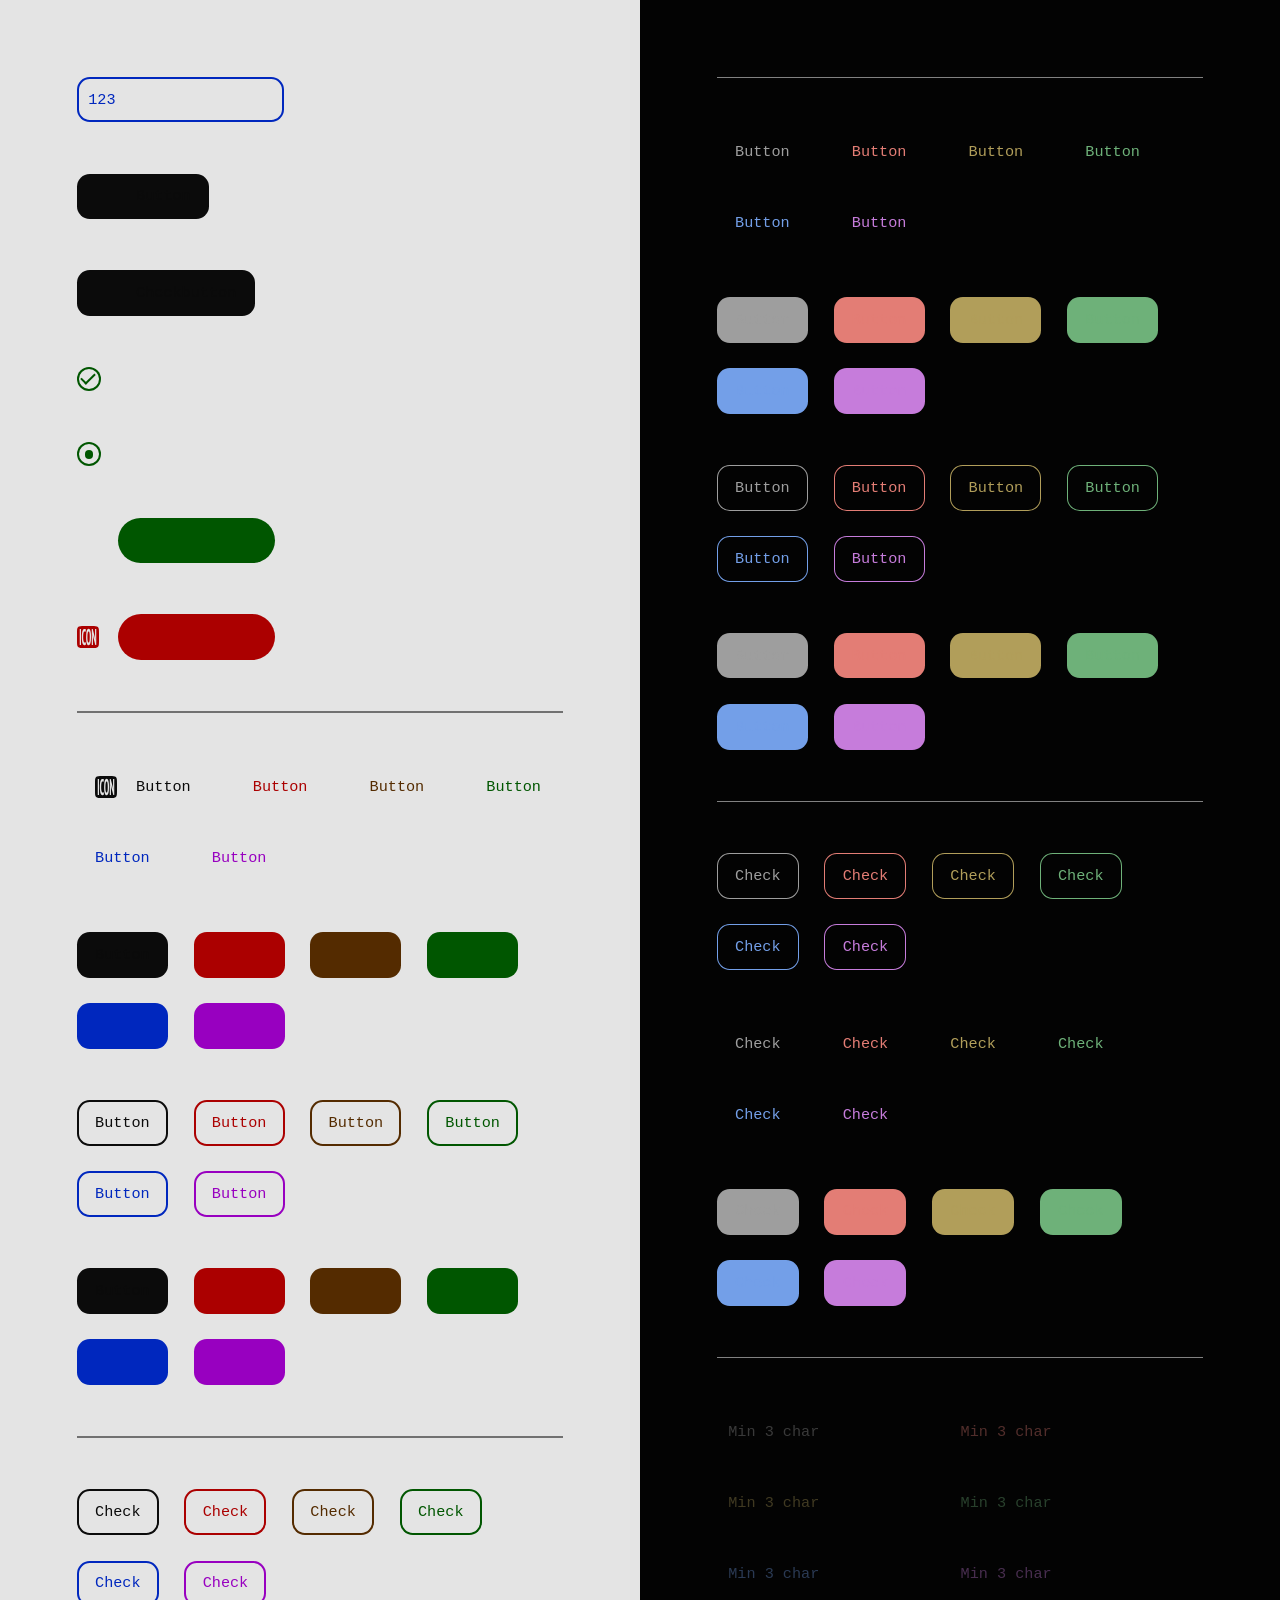
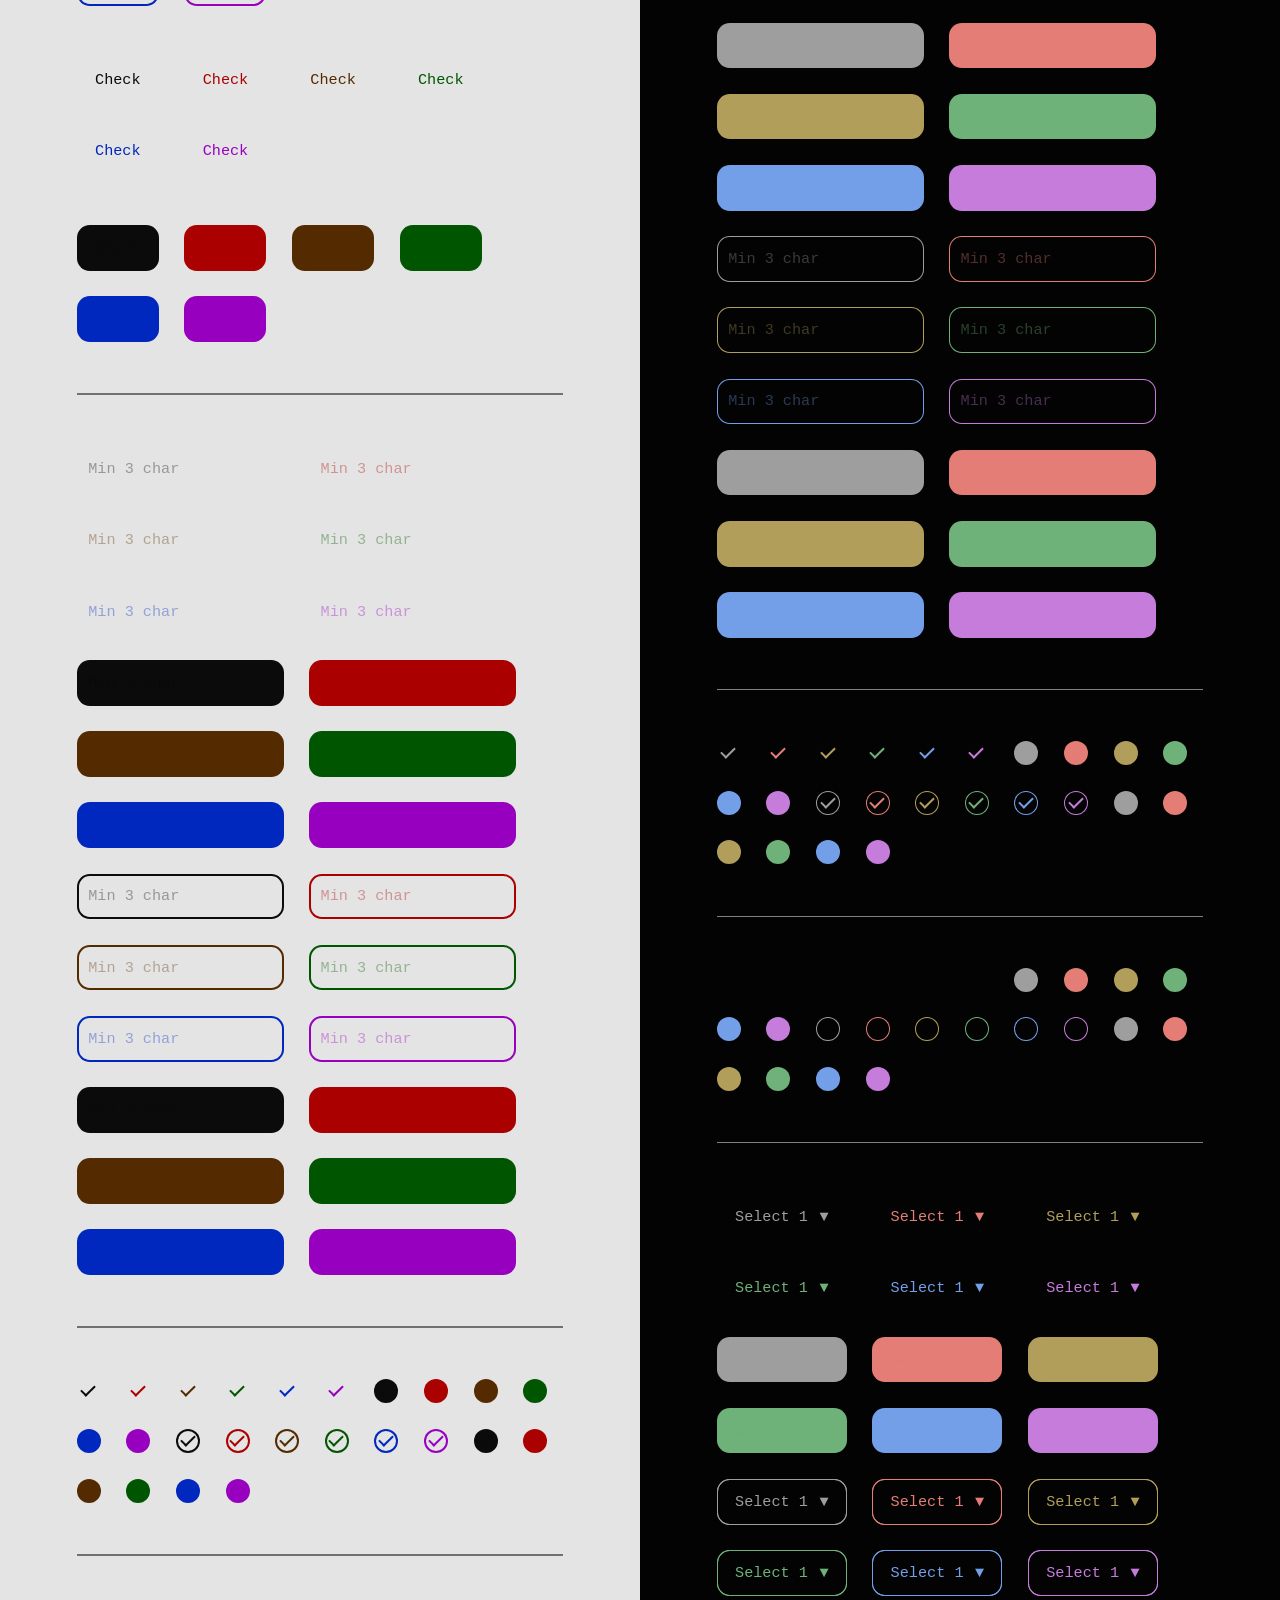
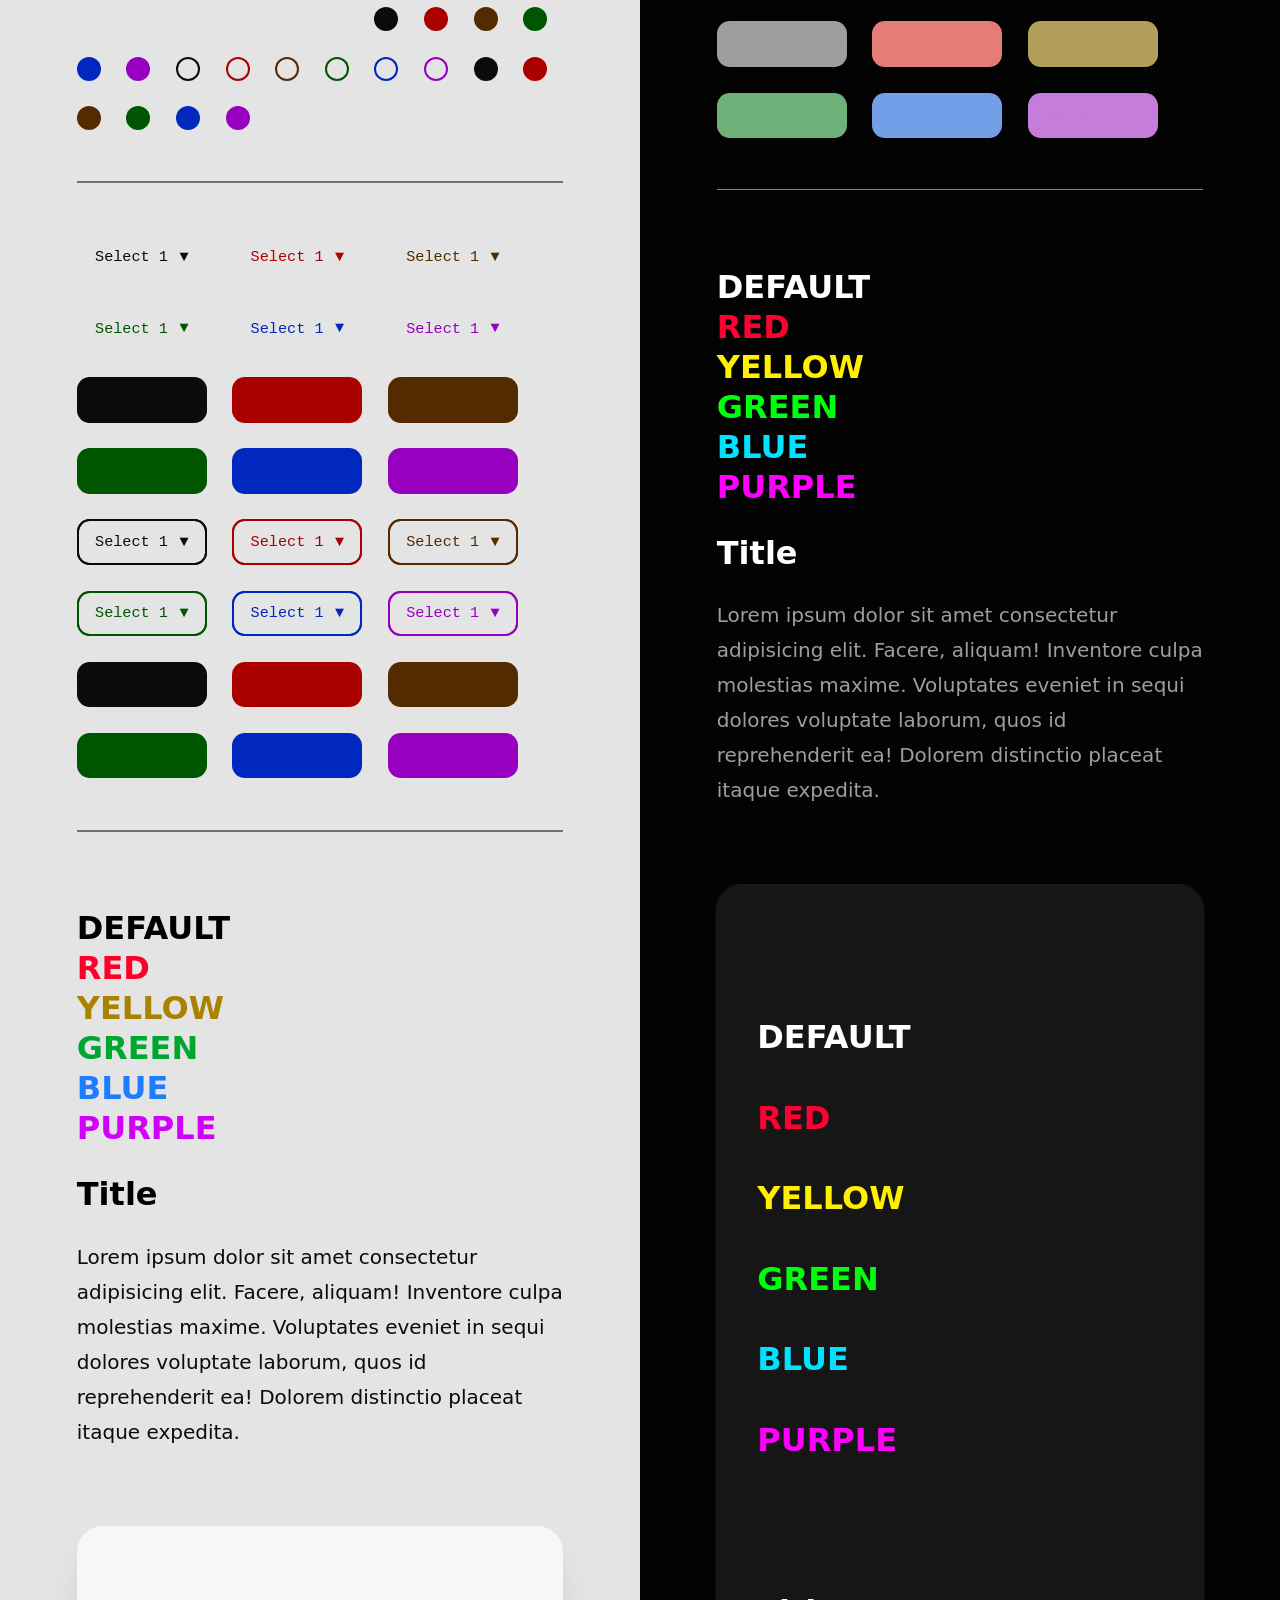
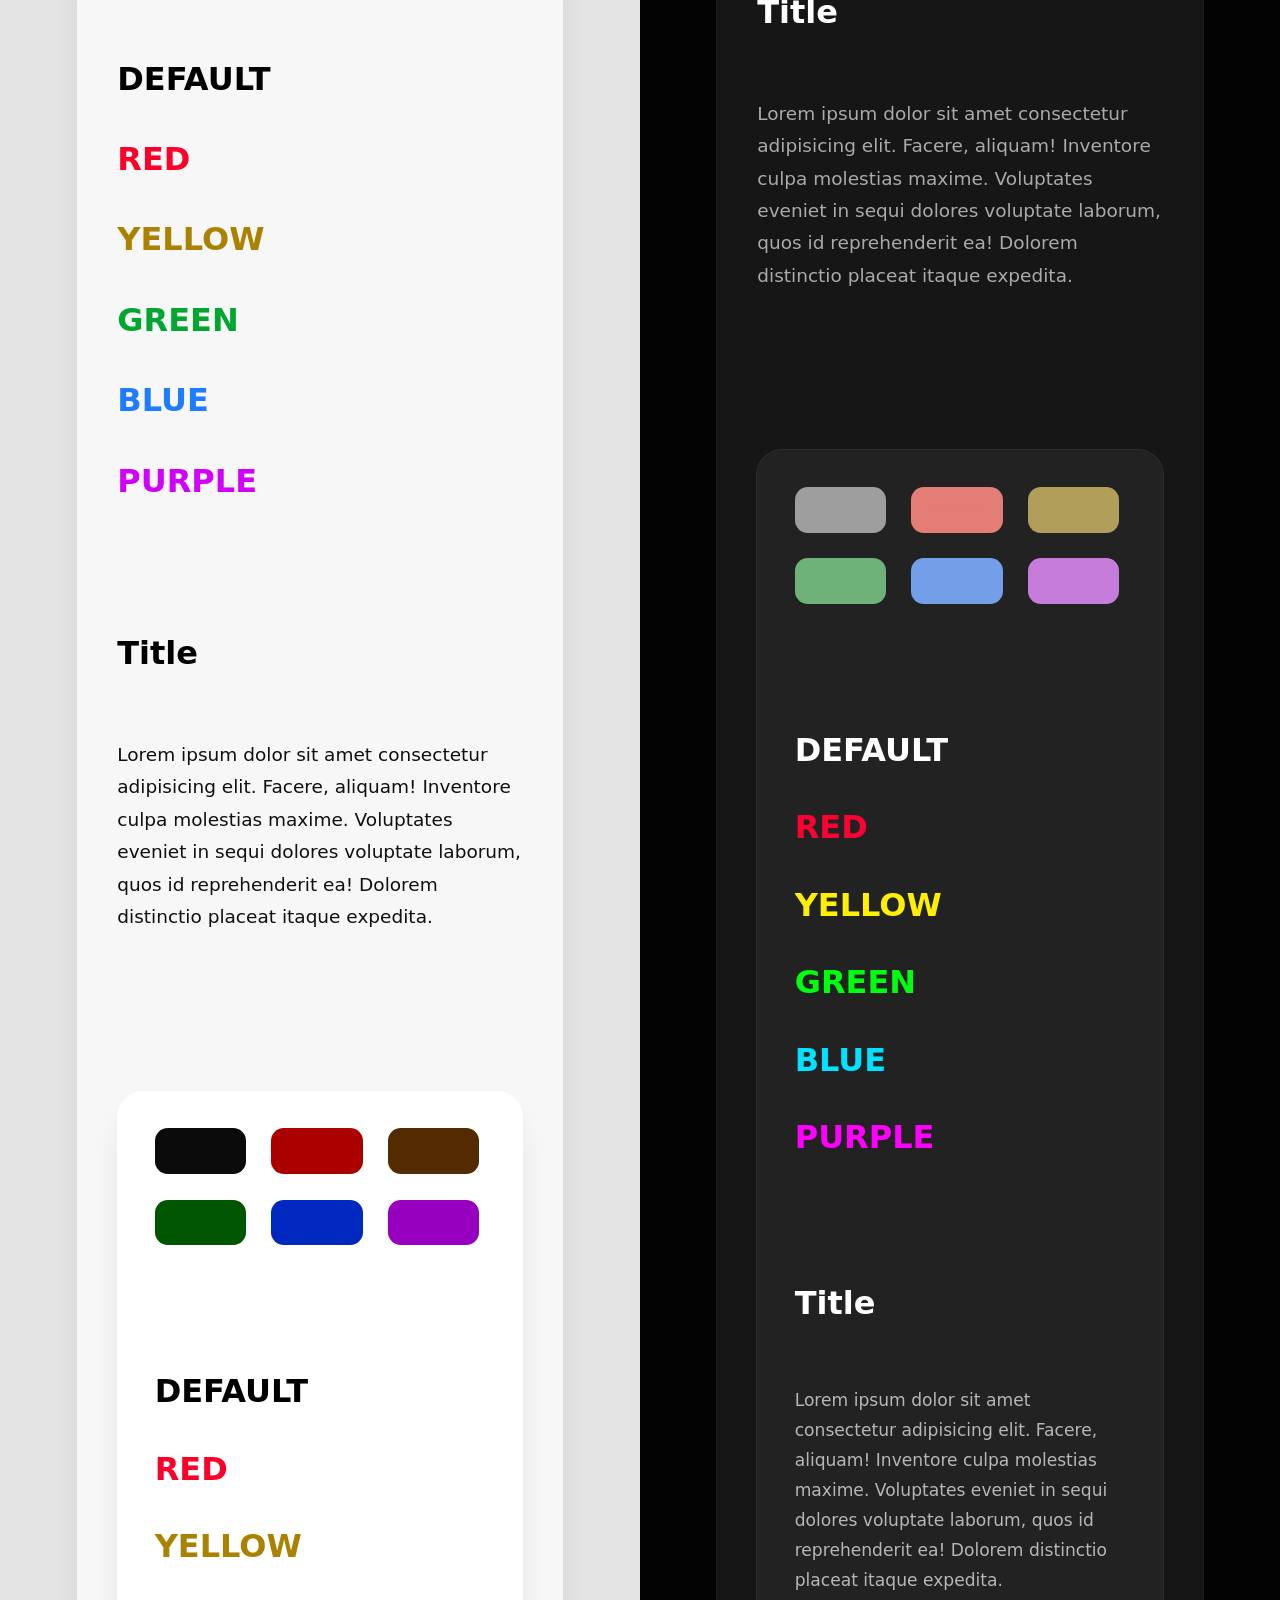
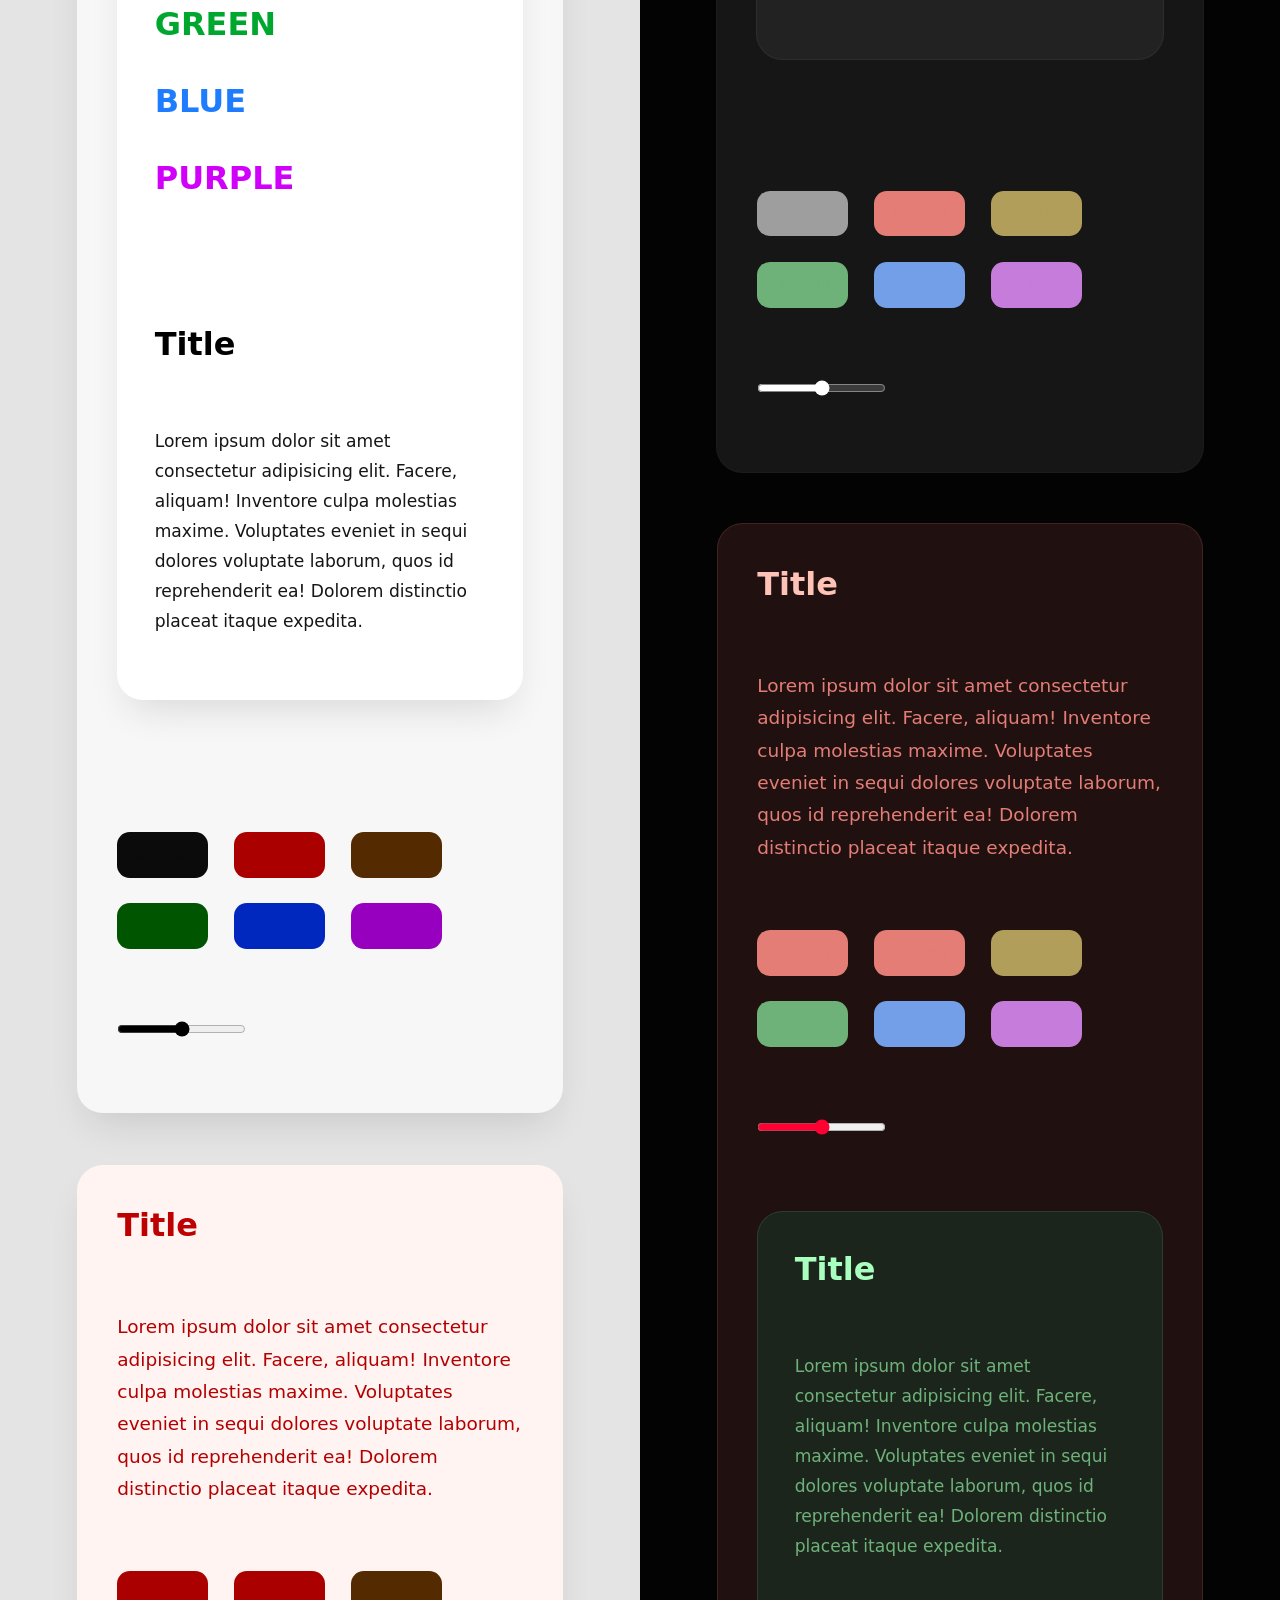
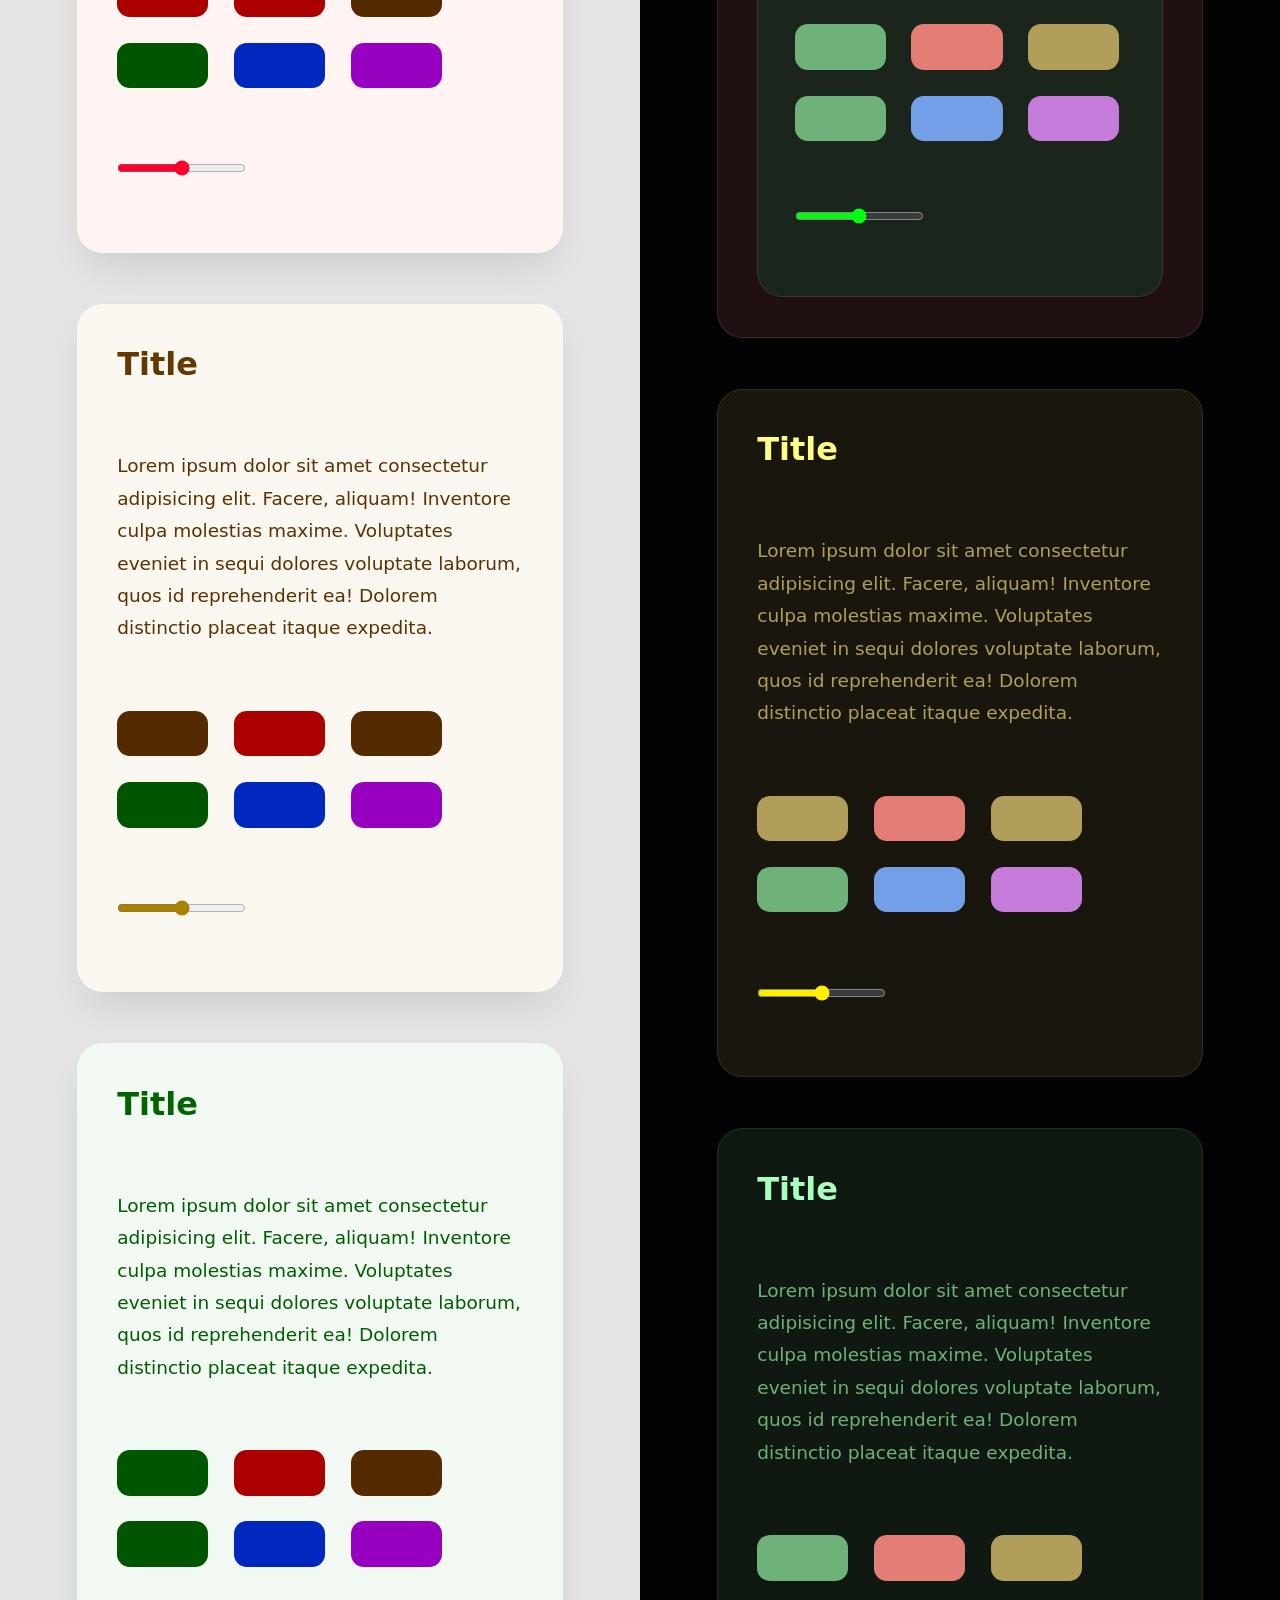
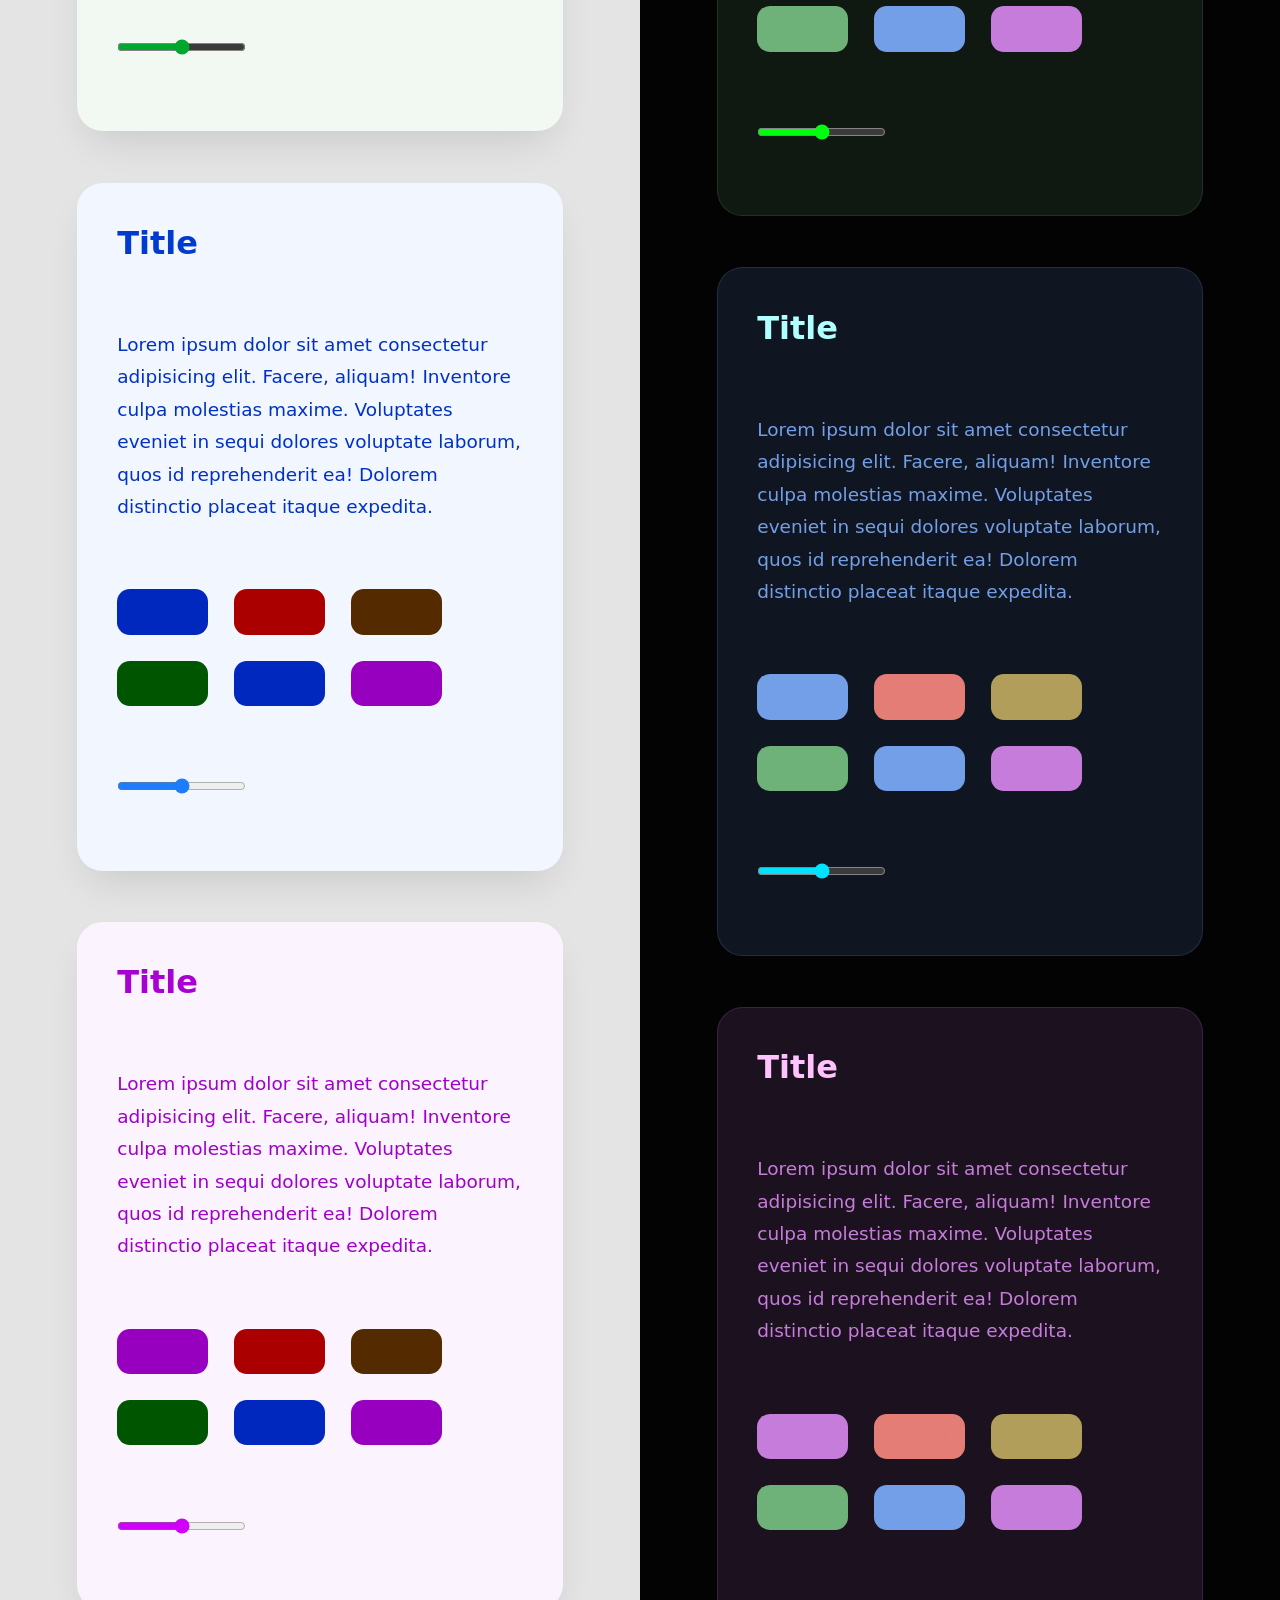
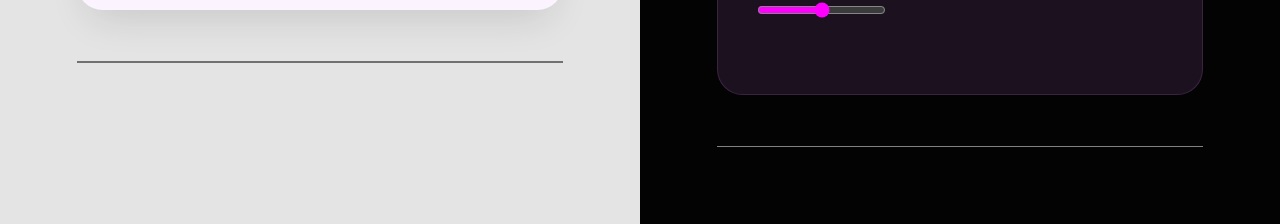
==== commit da44e427: "_" ====
--- a/favicon.ico/index.html
+++ b/favicon.ico/index.html
@@ -1 +1 @@
-<!DOCTYPE html><meta name="robots" content="noindex"><html class="html"><head><meta charset="utf-8"><meta name="viewport" content="width=device-width"><title>456 </title><style> * { box-sizing: border-box; } body { min-height: 100vh; display: flex; margin: 0; align-items: stretch; } html { font-family: System-ui; line-height: 1.6; } .container { padding: var(--padding-l); background-color: var(--surface-color); display: flex; flex-direction: column; flex-grow: 1; gap: 2rlh; align-items: start; } .container__item { display: flex; flex-wrap: wrap; gap: 1rlh; } h1, h2, h3, h4, h5, h6 { font-weight: var(--font-weight-title); } h3 { font-size: 2rem; line-height: 1.25; color: var(--accent-color); } h2 { margin-top: 2rlh; } hr { align-self: stretch; border: none; background-color: canvasText; height: var(--border-width); opacity: 0.5; } p { margin-block: var(--gap-m); } </style> <link rel="stylesheet" href="https://synchronizer.github.io/algo-colors/style.css"> </head><body class="body"><div class="container"><input type="text" class="control control_type_input control_variant_outline" data-color="blue" value="123"/><button class="control control_type_button control_variant_fill" ><span class="control__icon" style="mask-image: url(https://upload.wikimedia.org/wikipedia/commons/thumb/4/4f/SVG_Logo.svg/1920px-SVG_Logo.svg.png);"></span>Button</button><label class="control control_type_checkbutton" ><input type="checkbox" class="control__input"><span class="control__icon" style="mask-image: url(https://upload.wikimedia.org/wikipedia/commons/thumb/4/4f/SVG_Logo.svg/1920px-SVG_Logo.svg.png);"></span> Checkbutton </label><input type="checkbox" class="control control_type_checkbox control_variant_outline" data-color="green" checked="1"></input><input type="radio" class="control control_type_radio control_variant_outline" data-color="green" checked="1"></input><div class="control control_type_select control_shape_pill control__select-wrapper" data-color="green"><span class="control__icon" style="mask-image: url(https://upload.wikimedia.org/wikipedia/commons/thumb/4/4f/SVG_Logo.svg/1920px-SVG_Logo.svg.png);"></span><select class="control control_type_select control_shape_pill" ><option class="select__option" > Select 1 </option><option class="select__option" > Select 2 </option><option class="select__option" > Select 3 </option></select></div><div class="control control__select-wrapper" data-color="red"><span class="control__icon"></span><select name="" id="" class="control control_type_select control_shape_pill"><option value="">Select 1</option><option value="">Select 2</option><option value="">Select 3</option></select></div><hr><div class="container__item"><button class="control control_type_button control_variant_ghost"><span class="control__icon"></span>Button</button><button class="control control_type_button control_variant_ghost control_color_red" data-color="red">Button</button><button class="control control_type_button control_variant_ghost control_color_yellow" data-color="yellow">Button</button><button class="control control_type_button control_variant_ghost control_color_green" data-color="green">Button</button><button class="control control_type_button control_variant_ghost control_color_blue" data-color="blue">Button</button><button class="control control_type_button control_variant_ghost control_color_purple" data-color="purple">Button</button></div><div class="container__item"><button class="control control_type_button">Button</button><button class="control control_type_button control_color_red" data-color="red">Button</button><button class="control control_type_button control_color_yellow" data-color="yellow">Button</button><button class="control control_type_button control_color_green" data-color="green">Button</button><button class="control control_type_button control_color_blue" data-color="blue">Button</button><button class="control control_type_button control_color_purple" data-color="purple">Button</button></div><div class="container__item"><button class="control control_type_button control_variant_outline">Button</button><button class="control control_type_button control_variant_outline control_color_red" data-color="red">Button</button><button class="control control_type_button control_variant_outline control_color_yellow" data-color="yellow">Button</button><button class="control control_type_button control_variant_outline control_color_green" data-color="green">Button</button><button class="control control_type_button control_variant_outline control_color_blue" data-color="blue">Button</button><button class="control control_type_button control_variant_outline control_color_purple" data-color="purple">Button</button></div><div class="container__item"><button class="control control_type_button control_variant_fill">Button</button><button class="control control_type_button control_variant_fill control_color_red" data-color="red">Button</button><button class="control control_type_button control_variant_fill control_color_yellow" data-color="yellow">Button</button><button class="control control_type_button control_variant_fill control_color_green" data-color="green">Button</button><button class="control control_type_button control_variant_fill control_color_blue" data-color="blue">Button</button><button class="control control_type_button control_variant_fill control_color_purple" data-color="purple">Button</button></div><hr><div class="container__item"><label class="control control_type_checkbutton control_variant_outline"><input type="checkbox" class="control__input"> Check </label><label class="control control_type_checkbutton control_variant_outline control_color_red" data-color="red"><input type="checkbox" class="control__input"> Check </label><label class="control control_type_checkbutton control_variant_outline control_color_yellow" data-color="yellow"><input type="checkbox" class="control__input"> Check </label><label class="control control_type_checkbutton control_variant_outline control_color_green" data-color="green"><input type="checkbox" class="control__input"> Check </label><label class="control control_type_checkbutton control_variant_outline control_color_blue" data-color="blue"><input type="checkbox" class="control__input"> Check </label><label class="control control_type_checkbutton control_variant_outline control_color_purple" data-color="purple"><input type="checkbox" class="control__input"> Check </label></div><div class="container__item"><label class="control control_type_checkbutton control_variant_ghost"><input type="checkbox" class="control__input"> Check </label><label class="control control_type_checkbutton control_variant_ghost control_color_red" data-color="red"><input type="checkbox" class="control__input"> Check </label><label class="control control_type_checkbutton control_variant_ghost control_color_yellow" data-color="yellow"><input type="checkbox" class="control__input"> Check </label><label class="control control_type_checkbutton control_variant_ghost control_color_green" data-color="green"><input type="checkbox" class="control__input"> Check </label><label class="control control_type_checkbutton control_variant_ghost control_color_blue" data-color="blue"><input type="checkbox" class="control__input"> Check </label><label class="control control_type_checkbutton control_variant_ghost control_color_purple" data-color="purple"><input type="checkbox" class="control__input"> Check </label></div><div class="container__item"><label class="control control_type_checkbutton"><input type="checkbox" class="control__input"> Check </label><label class="control control_type_checkbutton control_color_red" data-color="red"><input type="checkbox" class="control__input"> Check </label><label class="control control_type_checkbutton control_color_yellow" data-color="yellow"><input type="checkbox" class="control__input"> Check </label><label class="control control_type_checkbutton control_color_green" data-color="green"><input type="checkbox" class="control__input"> Check </label><label class="control control_type_checkbutton control_color_blue" data-color="blue"><input type="checkbox" class="control__input"> Check </label><label class="control control_type_checkbutton control_color_purple" data-color="purple"><input type="checkbox" class="control__input"> Check </label></div><hr><div class="container__item"><input type="text" placeholder="Min 3 char" minlength="3" minlength="3" required checked class="control control_type_input control_variant_ghost"><input type="text" placeholder="Min 3 char" minlength="3" minlength="3" required checked class="control control_type_input control_variant_ghost control_color_red" data-color="red"><input type="text" placeholder="Min 3 char" minlength="3" minlength="3" required checked class="control control_type_input control_variant_ghost control_color_yellow" data-color="yellow"><input type="text" placeholder="Min 3 char" minlength="3" minlength="3" required checked class="control control_type_input control_variant_ghost control_color_green" data-color="green"><input type="text" placeholder="Min 3 char" minlength="3" minlength="3" required checked class="control control_type_input control_variant_ghost control_color_blue" data-color="blue"><input type="text" placeholder="Min 3 char" minlength="3" minlength="3" required checked class="control control_type_input control_variant_ghost control_color_purple" data-color="purple"><input type="text" placeholder="Min 3 char" minlength="3" minlength="3" required checked class="control control_type_input"><input type="text" placeholder="Min 3 char" minlength="3" minlength="3" required checked class="control control_type_input" data-color="red"><input type="text" placeholder="Min 3 char" minlength="3" minlength="3" required checked class="control control_type_input" data-color="yellow"><input type="text" placeholder="Min 3 char" minlength="3" minlength="3" required checked class="control control_type_input" data-color="green"><input type="text" placeholder="Min 3 char" minlength="3" minlength="3" required checked class="control control_type_input" data-color="blue"><input type="text" placeholder="Min 3 char" minlength="3" minlength="3" required checked class="control control_type_input" data-color="purple"><input type="text" placeholder="Min 3 char" minlength="3" minlength="3" required checked class="control control_type_input control_variant_outline"><input type="text" placeholder="Min 3 char" minlength="3" minlength="3" required checked class="control control_type_input control_variant_outline control_color_red" data-color="red"><input type="text" placeholder="Min 3 char" minlength="3" minlength="3" required checked class="control control_type_input control_variant_outline control_color_yellow" data-color="yellow"><input type="text" placeholder="Min 3 char" minlength="3" minlength="3" required checked class="control control_type_input control_variant_outline control_color_green" data-color="green"><input type="text" placeholder="Min 3 char" minlength="3" minlength="3" required checked class="control control_type_input control_variant_outline control_color_blue" data-color="blue"><input type="text" placeholder="Min 3 char" minlength="3" minlength="3" required checked class="control control_type_input control_variant_outline control_color_purple" data-color="purple"><input type="text" placeholder="Min 3 char" minlength="3" minlength="3" required checked class="control control_type_input control_variant_fill"><input type="text" placeholder="Min 3 char" minlength="3" minlength="3" required checked class="control control_type_input control_variant_fill control_color_red" data-color="red"><input type="text" placeholder="Min 3 char" minlength="3" minlength="3" required checked class="control control_type_input control_variant_fill control_color_yellow" data-color="yellow"><input type="text" placeholder="Min 3 char" minlength="3" minlength="3" required checked class="control control_type_input control_variant_fill control_color_green" data-color="green"><input type="text" placeholder="Min 3 char" minlength="3" minlength="3" required checked class="control control_type_input control_variant_fill control_color_blue" data-color="blue"><input type="text" placeholder="Min 3 char" minlength="3" minlength="3" required checked class="control control_type_input control_variant_fill control_color_purple" data-color="purple"></div><hr><div class="container__item"><input type="checkbox" checked class="control control_type_checkbox control_variant_ghost"><input type="checkbox" checked class="control control_type_checkbox control_variant_ghost control_color_red" data-color="red"><input type="checkbox" checked class="control control_type_checkbox control_variant_ghost control_color_yellow" data-color="yellow"><input type="checkbox" checked class="control control_type_checkbox control_variant_ghost control_color_green" data-color="green"><input type="checkbox" checked class="control control_type_checkbox control_variant_ghost control_color_blue" data-color="blue"><input type="checkbox" checked class="control control_type_checkbox control_variant_ghost control_color_purple" data-color="purple"><input type="checkbox" checked class="control control_type_checkbox"><input type="checkbox" checked class="control control_type_checkbox" data-color="red"><input type="checkbox" checked class="control control_type_checkbox" data-color="yellow"><input type="checkbox" checked class="control control_type_checkbox" data-color="green"><input type="checkbox" checked class="control control_type_checkbox" data-color="blue"><input type="checkbox" checked class="control control_type_checkbox" data-color="purple"><input type="checkbox" checked class="control control_type_checkbox control_variant_outline"><input type="checkbox" checked class="control control_type_checkbox control_variant_outline control_color_red" data-color="red"><input type="checkbox" checked class="control control_type_checkbox control_variant_outline control_color_yellow" data-color="yellow"><input type="checkbox" checked class="control control_type_checkbox control_variant_outline control_color_green" data-color="green"><input type="checkbox" checked class="control control_type_checkbox control_variant_outline control_color_blue" data-color="blue"><input type="checkbox" checked class="control control_type_checkbox control_variant_outline control_color_purple" data-color="purple"><input type="checkbox" checked class="control control_type_checkbox control_variant_fill"><input type="checkbox" checked class="control control_type_checkbox control_variant_fill control_color_red" data-color="red"><input type="checkbox" checked class="control control_type_checkbox control_variant_fill control_color_yellow" data-color="yellow"><input type="checkbox" checked class="control control_type_checkbox control_variant_fill control_color_green" data-color="green"><input type="checkbox" checked class="control control_type_checkbox control_variant_fill control_color_blue" data-color="blue"><input type="checkbox" checked class="control control_type_checkbox control_variant_fill control_color_purple" data-color="purple"></div><hr><div class="container__item"><input type="radio" name="radio" checked class="control control_type_radio control_variant_ghost"><input type="radio" name="radio" checked class="control control_type_radio control_variant_ghost control_color_red" data-color="red"><input type="radio" name="radio" checked class="control control_type_radio control_variant_ghost control_color_yellow" data-color="yellow"><input type="radio" name="radio" checked class="control control_type_radio control_variant_ghost control_color_green" data-color="green"><input type="radio" name="radio" checked class="control control_type_radio control_variant_ghost control_color_blue" data-color="blue"><input type="radio" name="radio" checked class="control control_type_radio control_variant_ghost control_color_purple" data-color="purple"><input type="radio" name="radio" checked class="control control_type_radio"><input type="radio" name="radio" checked class="control control_type_radio" data-color="red"><input type="radio" name="radio" checked class="control control_type_radio" data-color="yellow"><input type="radio" name="radio" checked class="control control_type_radio" data-color="green"><input type="radio" name="radio" checked class="control control_type_radio" data-color="blue"><input type="radio" name="radio" checked class="control control_type_radio" data-color="purple"><input type="radio" name="radio" checked class="control control_type_radio control_variant_outline"><input type="radio" name="radio" checked class="control control_type_radio control_variant_outline control_color_red" data-color="red"><input type="radio" name="radio" checked class="control control_type_radio control_variant_outline control_color_yellow" data-color="yellow"><input type="radio" name="radio" checked class="control control_type_radio control_variant_outline control_color_green" data-color="green"><input type="radio" name="radio" checked class="control control_type_radio control_variant_outline control_color_blue" data-color="blue"><input type="radio" name="radio" checked class="control control_type_radio control_variant_outline control_color_purple" data-color="purple"><input type="radio" name="radio" checked class="control control_type_radio control_variant_fill"><input type="radio" name="radio" checked class="control control_type_radio control_variant_fill control_color_red" data-color="red"><input type="radio" name="radio" checked class="control control_type_radio control_variant_fill control_color_yellow" data-color="yellow"><input type="radio" name="radio" checked class="control control_type_radio control_variant_fill control_color_green" data-color="green"><input type="radio" name="radio" checked class="control control_type_radio control_variant_fill control_color_blue" data-color="blue"><input type="radio" name="radio" checked class="control control_type_radio control_variant_fill control_color_purple" data-color="purple"></div><hr><div class="container__item"><div class="control control__select-wrapper control_variant_ghost"><select name="" id="" class="control control_type_select control_variant_ghost"><option value="">Select 1</option><option value="">Select 2</option><option value="">Select 3</option></select></div><div class="control control__select-wrapper control_variant_ghost" data-color="red"><select name="" id="" class="control control_type_select control_variant_ghost"><option value="">Select 1</option><option value="">Select 2</option><option value="">Select 3</option></select></div><div class="control control__select-wrapper control_variant_ghost" data-color="yellow"><select name="" id="" class="control control_type_select control_variant_ghost"><option value="">Select 1</option><option value="">Select 2</option><option value="">Select 3</option></select></div><div class="control control__select-wrapper control_variant_ghost" data-color="green"><select name="" id="" class="control control_type_select control_variant_ghost"><option value="">Select 1</option><option value="">Select 2</option><option value="">Select 3</option></select></div><div class="control control__select-wrapper control_variant_ghost" data-color="blue"><select name="" id="" class="control control_type_select control_variant_ghost"><option value="">Select 1</option><option value="">Select 2</option><option value="">Select 3</option></select></div><div class="control control__select-wrapper control_variant_ghost" data-color="purple"><select name="" id="" class="control control_type_select control_variant_ghost"><option value="">Select 1</option><option value="">Select 2</option><option value="">Select 3</option></select></div><div class="control control__select-wrapper"><select name="" id="" class="control control_type_select"><option value="">Select 1</option><option value="">Select 2</option><option value="">Select 3</option></select></div><div class="control control__select-wrapper" data-color="red"><select name="" id="" class="control control_type_select"><option value="">Select 1</option><option value="">Select 2</option><option value="">Select 3</option></select></div><div class="control control__select-wrapper" data-color="yellow"><select name="" id="" class="control control_type_select"><option value="">Select 1</option><option value="">Select 2</option><option value="">Select 3</option></select></div><div class="control control__select-wrapper" data-color="green"><select name="" id="" class="control control_type_select"><option value="">Select 1</option><option value="">Select 2</option><option value="">Select 3</option></select></div><div class="control control__select-wrapper" data-color="blue"><select name="" id="" class="control control_type_select"><option value="">Select 1</option><option value="">Select 2</option><option value="">Select 3</option></select></div><div class="control control__select-wrapper control_type_select" data-color="purple"><select name="" id="" class="control control_type_select"><option value="">Select 1</option><option value="">Select 2</option><option value="">Select 3</option></select></div><div class="control control__select-wrapper control_variant_outline"><select name="" id="" class="control control_type_select control_variant_outline"><option value="">Select 1</option><option value="">Select 2</option><option value="">Select 3</option></select></div><div class="control control__select-wrapper control_variant_outline" data-color="red"><select name="" id="" class="control control_type_select control_variant_outline"><option value="">Select 1</option><option value="">Select 2</option><option value="">Select 3</option></select></div><div class="control control__select-wrapper control_variant_outline" data-color="yellow"><select name="" id="" class="control control_type_select control_variant_outline"><option value="">Select 1</option><option value="">Select 2</option><option value="">Select 3</option></select></div><div class="control control__select-wrapper control_variant_outline" data-color="green"><select name="" id="" class="control control_type_select control_variant_outline"><option value="">Select 1</option><option value="">Select 2</option><option value="">Select 3</option></select></div><div class="control control__select-wrapper control_variant_outline" data-color="blue"><select name="" id="" class="control control_type_select control_variant_outline"><option value="">Select 1</option><option value="">Select 2</option><option value="">Select 3</option></select></div><div class="control control__select-wrapper control_variant_outline" data-color="purple"><select name="" id="" class="control control_type_select control_variant_outline"><option value="">Select 1</option><option value="">Select 2</option><option value="">Select 3</option></select></div><div class="control control__select-wrapper control_variant_fill"><select name="" id="" class="control control_type_select control_variant_fill"><option value="">Select 1</option><option value="">Select 2</option><option value="">Select 3</option></select></div><div class="control control__select-wrapper control_variant_fill" data-color="red"><select name="" id="" class="control control_type_select control_variant_fill"><option value="">Select 1</option><option value="">Select 2</option><option value="">Select 3</option></select></div><div class="control control__select-wrapper control_variant_fill" data-color="yellow"><select name="" id="" class="control control_type_select control_variant_fill"><option value="">Select 1</option><option value="">Select 2</option><option value="">Select 3</option></select></div><div class="control control__select-wrapper control_variant_fill" data-color="green"><select name="" id="" class="control control_type_select control_variant_fill"><option value="">Select 1</option><option value="">Select 2</option><option value="">Select 3</option></select></div><div class="control control__select-wrapper control_variant_fill" data-color="blue"><select name="" id="" class="control control_type_select control_variant_fill"><option value="">Select 1</option><option value="">Select 2</option><option value="">Select 3</option></select></div><div class="control control__select-wrapper control_variant_fill" data-color="purple"><select name="" id="" class="control control_type_select control_variant_fill"><option value="">Select 1</option><option value="">Select 2</option><option value="">Select 3</option></select></div></div><hr><div><p><h3>DEFAULT</h3><h3 data-color="red">RED</h3><h3 data-color="yellow">YELLOW</h3><h3 data-color="green">GREEN</h3><h3 data-color="blue">BLUE</h3><h3 data-color="purple">PURPLE</h3></p><h3 class="surface__title">Title</h3><p> Lorem ipsum dolor sit amet consectetur adipisicing elit. Facere, aliquam! Inventore culpa molestias maxime. Voluptates eveniet in sequi dolores voluptate laborum, quos id reprehenderit ea! Dolorem distinctio placeat itaque expedita. </p></div><div class="surface" data-layer="1"><p><h3>DEFAULT</h3><h3 data-color="red">RED</h3><h3 data-color="yellow">YELLOW</h3><h3 data-color="green">GREEN</h3><h3 data-color="blue">BLUE</h3><h3 data-color="purple">PURPLE</h3></p><h3 class="surface__title">Title</h3><p> Lorem ipsum dolor sit amet consectetur adipisicing elit. Facere, aliquam! Inventore culpa molestias maxime. Voluptates eveniet in sequi dolores voluptate laborum, quos id reprehenderit ea! Dolorem distinctio placeat itaque expedita. </p><p><div class="surface" data-layer="2"><div class="container__item"><button class="control control_type_button control_color_default">Button</button><button class="control control_type_button control_color_red" data-color="red">Button</button><button class="control control_type_button control_color_yellow" data-color="yellow">Button</button><button class="control control_type_button control_color_green" data-color="green">Button</button><button class="control control_type_button control_color_blue" data-color="blue">Button</button><button class="control control_type_button control_color_purple" data-color="purple">Button</button></div><p><h3>DEFAULT</h3><h3 data-color="red">RED</h3><h3 data-color="yellow">YELLOW</h3><h3 data-color="green">GREEN</h3><h3 data-color="blue">BLUE</h3><h3 data-color="purple">PURPLE</h3></p><h3 class="surface__title">Title</h3><p> Lorem ipsum dolor sit amet consectetur adipisicing elit. Facere, aliquam! Inventore culpa molestias maxime. Voluptates eveniet in sequi dolores voluptate laborum, quos id reprehenderit ea! Dolorem distinctio placeat itaque expedita. </p></div></p><div class="container__item"><button class="control control_type_button control_color_default">Button</button><button class="control control_type_button control_color_red" data-color="red">Button</button><button class="control control_type_button control_color_yellow" data-color="yellow">Button</button><button class="control control_type_button control_color_green" data-color="green">Button</button><button class="control control_type_button control_color_blue" data-color="blue">Button</button><button class="control control_type_button control_color_purple" data-color="purple">Button</button></div><p><input type="range" name="" id=""></p></div><div class="surface" data-layer="1" data-color="red"><h3 class="surface__title">Title</h3><p> Lorem ipsum dolor sit amet consectetur adipisicing elit. Facere, aliquam! Inventore culpa molestias maxime. Voluptates eveniet in sequi dolores voluptate laborum, quos id reprehenderit ea! Dolorem distinctio placeat itaque expedita. </p><div class="container__item"><button class="control control_type_button control_color_default">Button</button><button class="control control_type_button control_color_red" data-color="red">Button</button><button class="control control_type_button control_color_yellow" data-color="yellow">Button</button><button class="control control_type_button control_color_green" data-color="green">Button</button><button class="control control_type_button control_color_blue" data-color="blue">Button</button><button class="control control_type_button control_color_purple" data-color="purple">Button</button></div><p><input type="range" name="" id=""></p></div><div class="surface" data-layer="1" data-color="yellow"><h3 class="surface__title">Title</h3><p> Lorem ipsum dolor sit amet consectetur adipisicing elit. Facere, aliquam! Inventore culpa molestias maxime. Voluptates eveniet in sequi dolores voluptate laborum, quos id reprehenderit ea! Dolorem distinctio placeat itaque expedita. </p><div class="container__item"><button class="control control_type_button control_color_default">Button</button><button class="control control_type_button control_color_red" data-color="red">Button</button><button class="control control_type_button control_color_yellow" data-color="yellow">Button</button><button class="control control_type_button control_color_green" data-color="green">Button</button><button class="control control_type_button control_color_blue" data-color="blue">Button</button><button class="control control_type_button control_color_purple" data-color="purple">Button</button></div><p><input type="range" name="" id=""></p></div><div class="surface" data-layer="1" data-color="green"><h3 class="surface__title">Title</h3><p> Lorem ipsum dolor sit amet consectetur adipisicing elit. Facere, aliquam! Inventore culpa molestias maxime. Voluptates eveniet in sequi dolores voluptate laborum, quos id reprehenderit ea! Dolorem distinctio placeat itaque expedita. </p><div class="container__item"><button class="control control_type_button control_color_default">Button</button><button class="control control_type_button control_color_red" data-color="red">Button</button><button class="control control_type_button control_color_yellow" data-color="yellow">Button</button><button class="control control_type_button control_color_green" data-color="green">Button</button><button class="control control_type_button control_color_blue" data-color="blue">Button</button><button class="control control_type_button control_color_purple" data-color="purple">Button</button></div><p><input type="range" name="" id=""></p></div><div class="surface" data-layer="1" data-color="blue"><h3 class="surface__title">Title</h3><p> Lorem ipsum dolor sit amet consectetur adipisicing elit. Facere, aliquam! Inventore culpa molestias maxime. Voluptates eveniet in sequi dolores voluptate laborum, quos id reprehenderit ea! Dolorem distinctio placeat itaque expedita. </p><div class="container__item"><button class="control control_type_button control_color_default">Button</button><button class="control control_type_button control_color_red" data-color="red">Button</button><button class="control control_type_button control_color_yellow" data-color="yellow">Button</button><button class="control control_type_button control_color_green" data-color="green">Button</button><button class="control control_type_button control_color_blue" data-color="blue">Button</button><button class="control control_type_button control_color_purple" data-color="purple">Button</button></div><p><input type="range" name="" id=""></p></div><div class="surface" data-layer="1" data-color="purple"><h3 class="surface__title">Title</h3><p> Lorem ipsum dolor sit amet consectetur adipisicing elit. Facere, aliquam! Inventore culpa molestias maxime. Voluptates eveniet in sequi dolores voluptate laborum, quos id reprehenderit ea! Dolorem distinctio placeat itaque expedita. </p><div class="container__item"><button class="control control_type_button control_color_default">Button</button><button class="control control_type_button control_color_red" data-color="red">Button</button><button class="control control_type_button control_color_yellow" data-color="yellow">Button</button><button class="control control_type_button control_color_green" data-color="green">Button</button><button class="control control_type_button control_color_blue" data-color="blue">Button</button><button class="control control_type_button control_color_purple" data-color="purple">Button</button></div><p><input type="range" name="" id=""></p></div><hr></div><div class="container" data-color-scheme="dark"><hr><div class="container__item"><button class="control control_type_button control_variant_ghost">Button</button><button class="control control_type_button control_variant_ghost control_color_red" data-color="red">Button</button><button class="control control_type_button control_variant_ghost control_color_yellow" data-color="yellow">Button</button><button class="control control_type_button control_variant_ghost control_color_green" data-color="green">Button</button><button class="control control_type_button control_variant_ghost control_color_blue" data-color="blue">Button</button><button class="control control_type_button control_variant_ghost control_color_purple" data-color="purple">Button</button></div><div class="container__item"><button class="control control_type_button">Button</button><button class="control control_type_button control_color_red" data-color="red">Button</button><button class="control control_type_button control_color_yellow" data-color="yellow">Button</button><button class="control control_type_button control_color_green" data-color="green">Button</button><button class="control control_type_button control_color_blue" data-color="blue">Button</button><button class="control control_type_button control_color_purple" data-color="purple">Button</button></div><div class="container__item"><button class="control control_type_button control_variant_outline">Button</button><button class="control control_type_button control_variant_outline control_color_red" data-color="red">Button</button><button class="control control_type_button control_variant_outline control_color_yellow" data-color="yellow">Button</button><button class="control control_type_button control_variant_outline control_color_green" data-color="green">Button</button><button class="control control_type_button control_variant_outline control_color_blue" data-color="blue">Button</button><button class="control control_type_button control_variant_outline control_color_purple" data-color="purple">Button</button></div><div class="container__item"><button class="control control_type_button control_variant_fill">Button</button><button class="control control_type_button control_variant_fill control_color_red" data-color="red">Button</button><button class="control control_type_button control_variant_fill control_color_yellow" data-color="yellow">Button</button><button class="control control_type_button control_variant_fill control_color_green" data-color="green">Button</button><button class="control control_type_button control_variant_fill control_color_blue" data-color="blue">Button</button><button class="control control_type_button control_variant_fill control_color_purple" data-color="purple">Button</button></div><hr><div class="container__item"><label class="control control_type_checkbutton control_variant_outline"><input type="checkbox" class="control__input"> Check </label><label class="control control_type_checkbutton control_variant_outline control_color_red" data-color="red"><input type="checkbox" class="control__input"> Check </label><label class="control control_type_checkbutton control_variant_outline control_color_yellow" data-color="yellow"><input type="checkbox" class="control__input"> Check </label><label class="control control_type_checkbutton control_variant_outline control_color_green" data-color="green"><input type="checkbox" class="control__input"> Check </label><label class="control control_type_checkbutton control_variant_outline control_color_blue" data-color="blue"><input type="checkbox" class="control__input"> Check </label><label class="control control_type_checkbutton control_variant_outline control_color_purple" data-color="purple"><input type="checkbox" class="control__input"> Check </label></div><div class="container__item"><label class="control control_type_checkbutton control_variant_ghost"><input type="checkbox" class="control__input"> Check </label><label class="control control_type_checkbutton control_variant_ghost control_color_red" data-color="red"><input type="checkbox" class="control__input"> Check </label><label class="control control_type_checkbutton control_variant_ghost control_color_yellow" data-color="yellow"><input type="checkbox" class="control__input"> Check </label><label class="control control_type_checkbutton control_variant_ghost control_color_green" data-color="green"><input type="checkbox" class="control__input"> Check </label><label class="control control_type_checkbutton control_variant_ghost control_color_blue" data-color="blue"><input type="checkbox" class="control__input"> Check </label><label class="control control_type_checkbutton control_variant_ghost control_color_purple" data-color="purple"><input type="checkbox" class="control__input"> Check </label></div><div class="container__item"><label class="control control_type_checkbutton"><input type="checkbox" class="control__input"> Check </label><label class="control control_type_checkbutton control_color_red" data-color="red"><input type="checkbox" class="control__input"> Check </label><label class="control control_type_checkbutton control_color_yellow" data-color="yellow"><input type="checkbox" class="control__input"> Check </label><label class="control control_type_checkbutton control_color_green" data-color="green"><input type="checkbox" class="control__input"> Check </label><label class="control control_type_checkbutton control_color_blue" data-color="blue"><input type="checkbox" class="control__input"> Check </label><label class="control control_type_checkbutton control_color_purple" data-color="purple"><input type="checkbox" class="control__input"> Check </label></div><hr><div class="container__item"><input type="text" placeholder="Min 3 char" minlength="3" minlength="3" required checked class="control control_type_input control_variant_ghost"><input type="text" placeholder="Min 3 char" minlength="3" minlength="3" required checked class="control control_type_input control_variant_ghost control_color_red" data-color="red"><input type="text" placeholder="Min 3 char" minlength="3" minlength="3" required checked class="control control_type_input control_variant_ghost control_color_yellow" data-color="yellow"><input type="text" placeholder="Min 3 char" minlength="3" minlength="3" required checked class="control control_type_input control_variant_ghost control_color_green" data-color="green"><input type="text" placeholder="Min 3 char" minlength="3" minlength="3" required checked class="control control_type_input control_variant_ghost control_color_blue" data-color="blue"><input type="text" placeholder="Min 3 char" minlength="3" minlength="3" required checked class="control control_type_input control_variant_ghost control_color_purple" data-color="purple"><input type="text" placeholder="Min 3 char" minlength="3" minlength="3" required checked class="control control_type_input"><input type="text" placeholder="Min 3 char" minlength="3" minlength="3" required checked class="control control_type_input" data-color="red"><input type="text" placeholder="Min 3 char" minlength="3" minlength="3" required checked class="control control_type_input" data-color="yellow"><input type="text" placeholder="Min 3 char" minlength="3" minlength="3" required checked class="control control_type_input" data-color="green"><input type="text" placeholder="Min 3 char" minlength="3" minlength="3" required checked class="control control_type_input" data-color="blue"><input type="text" placeholder="Min 3 char" minlength="3" minlength="3" required checked class="control control_type_input" data-color="purple"><input type="text" placeholder="Min 3 char" minlength="3" minlength="3" required checked class="control control_type_input control_variant_outline"><input type="text" placeholder="Min 3 char" minlength="3" minlength="3" required checked class="control control_type_input control_variant_outline control_color_red" data-color="red"><input type="text" placeholder="Min 3 char" minlength="3" minlength="3" required checked class="control control_type_input control_variant_outline control_color_yellow" data-color="yellow"><input type="text" placeholder="Min 3 char" minlength="3" minlength="3" required checked class="control control_type_input control_variant_outline control_color_green" data-color="green"><input type="text" placeholder="Min 3 char" minlength="3" minlength="3" required checked class="control control_type_input control_variant_outline control_color_blue" data-color="blue"><input type="text" placeholder="Min 3 char" minlength="3" minlength="3" required checked class="control control_type_input control_variant_outline control_color_purple" data-color="purple"><input type="text" placeholder="Min 3 char" minlength="3" minlength="3" required checked class="control control_type_input control_variant_fill"><input type="text" placeholder="Min 3 char" minlength="3" minlength="3" required checked class="control control_type_input control_variant_fill control_color_red" data-color="red"><input type="text" placeholder="Min 3 char" minlength="3" minlength="3" required checked class="control control_type_input control_variant_fill control_color_yellow" data-color="yellow"><input type="text" placeholder="Min 3 char" minlength="3" minlength="3" required checked class="control control_type_input control_variant_fill control_color_green" data-color="green"><input type="text" placeholder="Min 3 char" minlength="3" minlength="3" required checked class="control control_type_input control_variant_fill control_color_blue" data-color="blue"><input type="text" placeholder="Min 3 char" minlength="3" minlength="3" required checked class="control control_type_input control_variant_fill control_color_purple" data-color="purple"></div><hr><div class="container__item"><input type="checkbox" checked class="control control_type_checkbox control_variant_ghost"><input type="checkbox" checked class="control control_type_checkbox control_variant_ghost control_color_red" data-color="red"><input type="checkbox" checked class="control control_type_checkbox control_variant_ghost control_color_yellow" data-color="yellow"><input type="checkbox" checked class="control control_type_checkbox control_variant_ghost control_color_green" data-color="green"><input type="checkbox" checked class="control control_type_checkbox control_variant_ghost control_color_blue" data-color="blue"><input type="checkbox" checked class="control control_type_checkbox control_variant_ghost control_color_purple" data-color="purple"><input type="checkbox" checked class="control control_type_checkbox"><input type="checkbox" checked class="control control_type_checkbox" data-color="red"><input type="checkbox" checked class="control control_type_checkbox" data-color="yellow"><input type="checkbox" checked class="control control_type_checkbox" data-color="green"><input type="checkbox" checked class="control control_type_checkbox" data-color="blue"><input type="checkbox" checked class="control control_type_checkbox" data-color="purple"><input type="checkbox" checked class="control control_type_checkbox control_variant_outline"><input type="checkbox" checked class="control control_type_checkbox control_variant_outline control_color_red" data-color="red"><input type="checkbox" checked class="control control_type_checkbox control_variant_outline control_color_yellow" data-color="yellow"><input type="checkbox" checked class="control control_type_checkbox control_variant_outline control_color_green" data-color="green"><input type="checkbox" checked class="control control_type_checkbox control_variant_outline control_color_blue" data-color="blue"><input type="checkbox" checked class="control control_type_checkbox control_variant_outline control_color_purple" data-color="purple"><input type="checkbox" checked class="control control_type_checkbox control_variant_fill"><input type="checkbox" checked class="control control_type_checkbox control_variant_fill control_color_red" data-color="red"><input type="checkbox" checked class="control control_type_checkbox control_variant_fill control_color_yellow" data-color="yellow"><input type="checkbox" checked class="control control_type_checkbox control_variant_fill control_color_green" data-color="green"><input type="checkbox" checked class="control control_type_checkbox control_variant_fill control_color_blue" data-color="blue"><input type="checkbox" checked class="control control_type_checkbox control_variant_fill control_color_purple" data-color="purple"></div><hr><div class="container__item"><input type="radio" name="radio" checked class="control control_type_radio control_variant_ghost"><input type="radio" name="radio" checked class="control control_type_radio control_variant_ghost control_color_red" data-color="red"><input type="radio" name="radio" checked class="control control_type_radio control_variant_ghost control_color_yellow" data-color="yellow"><input type="radio" name="radio" checked class="control control_type_radio control_variant_ghost control_color_green" data-color="green"><input type="radio" name="radio" checked class="control control_type_radio control_variant_ghost control_color_blue" data-color="blue"><input type="radio" name="radio" checked class="control control_type_radio control_variant_ghost control_color_purple" data-color="purple"><input type="radio" name="radio" checked class="control control_type_radio"><input type="radio" name="radio" checked class="control control_type_radio" data-color="red"><input type="radio" name="radio" checked class="control control_type_radio" data-color="yellow"><input type="radio" name="radio" checked class="control control_type_radio" data-color="green"><input type="radio" name="radio" checked class="control control_type_radio" data-color="blue"><input type="radio" name="radio" checked class="control control_type_radio" data-color="purple"><input type="radio" name="radio" checked class="control control_type_radio control_variant_outline"><input type="radio" name="radio" checked class="control control_type_radio control_variant_outline control_color_red" data-color="red"><input type="radio" name="radio" checked class="control control_type_radio control_variant_outline control_color_yellow" data-color="yellow"><input type="radio" name="radio" checked class="control control_type_radio control_variant_outline control_color_green" data-color="green"><input type="radio" name="radio" checked class="control control_type_radio control_variant_outline control_color_blue" data-color="blue"><input type="radio" name="radio" checked class="control control_type_radio control_variant_outline control_color_purple" data-color="purple"><input type="radio" name="radio" checked class="control control_type_radio control_variant_fill"><input type="radio" name="radio" checked class="control control_type_radio control_variant_fill control_color_red" data-color="red"><input type="radio" name="radio" checked class="control control_type_radio control_variant_fill control_color_yellow" data-color="yellow"><input type="radio" name="radio" checked class="control control_type_radio control_variant_fill control_color_green" data-color="green"><input type="radio" name="radio" checked class="control control_type_radio control_variant_fill control_color_blue" data-color="blue"><input type="radio" name="radio" checked class="control control_type_radio control_variant_fill control_color_purple" data-color="purple"></div><hr><div class="container__item"><div class="control control__select-wrapper control_variant_ghost"><select name="" id="" class="control control_type_select control_variant_ghost"><option value="">Select 1</option><option value="">Select 2</option><option value="">Select 3</option></select></div><div class="control control__select-wrapper control_variant_ghost" data-color="red"><select name="" id="" class="control control_type_select control_variant_ghost"><option value="">Select 1</option><option value="">Select 2</option><option value="">Select 3</option></select></div><div class="control control__select-wrapper control_variant_ghost" data-color="yellow"><select name="" id="" class="control control_type_select control_variant_ghost"><option value="">Select 1</option><option value="">Select 2</option><option value="">Select 3</option></select></div><div class="control control__select-wrapper control_variant_ghost" data-color="green"><select name="" id="" class="control control_type_select control_variant_ghost"><option value="">Select 1</option><option value="">Select 2</option><option value="">Select 3</option></select></div><div class="control control__select-wrapper control_variant_ghost" data-color="blue"><select name="" id="" class="control control_type_select control_variant_ghost"><option value="">Select 1</option><option value="">Select 2</option><option value="">Select 3</option></select></div><div class="control control__select-wrapper control_variant_ghost" data-color="purple"><select name="" id="" class="control control_type_select control_variant_ghost"><option value="">Select 1</option><option value="">Select 2</option><option value="">Select 3</option></select></div><div class="control control__select-wrapper"><select name="" id="" class="control control_type_select"><option value="">Select 1</option><option value="">Select 2</option><option value="">Select 3</option></select></div><div class="control control__select-wrapper" data-color="red"><select name="" id="" class="control control_type_select"><option value="">Select 1</option><option value="">Select 2</option><option value="">Select 3</option></select></div><div class="control control__select-wrapper" data-color="yellow"><select name="" id="" class="control control_type_select"><option value="">Select 1</option><option value="">Select 2</option><option value="">Select 3</option></select></div><div class="control control__select-wrapper" data-color="green"><select name="" id="" class="control control_type_select"><option value="">Select 1</option><option value="">Select 2</option><option value="">Select 3</option></select></div><div class="control control__select-wrapper" data-color="blue"><select name="" id="" class="control control_type_select"><option value="">Select 1</option><option value="">Select 2</option><option value="">Select 3</option></select></div><div class="control control__select-wrapper control_type_select" data-color="purple"><select name="" id="" class="control control_type_select"><option value="">Select 1</option><option value="">Select 2</option><option value="">Select 3</option></select></div><div class="control control__select-wrapper control_variant_outline"><select name="" id="" class="control control_type_select control_variant_outline"><option value="">Select 1</option><option value="">Select 2</option><option value="">Select 3</option></select></div><div class="control control__select-wrapper control_variant_outline" data-color="red"><select name="" id="" class="control control_type_select control_variant_outline"><option value="">Select 1</option><option value="">Select 2</option><option value="">Select 3</option></select></div><div class="control control__select-wrapper control_variant_outline" data-color="yellow"><select name="" id="" class="control control_type_select control_variant_outline"><option value="">Select 1</option><option value="">Select 2</option><option value="">Select 3</option></select></div><div class="control control__select-wrapper control_variant_outline" data-color="green"><select name="" id="" class="control control_type_select control_variant_outline"><option value="">Select 1</option><option value="">Select 2</option><option value="">Select 3</option></select></div><div class="control control__select-wrapper control_variant_outline" data-color="blue"><select name="" id="" class="control control_type_select control_variant_outline"><option value="">Select 1</option><option value="">Select 2</option><option value="">Select 3</option></select></div><div class="control control__select-wrapper control_variant_outline" data-color="purple"><select name="" id="" class="control control_type_select control_variant_outline"><option value="">Select 1</option><option value="">Select 2</option><option value="">Select 3</option></select></div><div class="control control__select-wrapper control_variant_fill"><select name="" id="" class="control control_type_select control_variant_fill"><option value="">Select 1</option><option value="">Select 2</option><option value="">Select 3</option></select></div><div class="control control__select-wrapper control_variant_fill" data-color="red"><select name="" id="" class="control control_type_select control_variant_fill"><option value="">Select 1</option><option value="">Select 2</option><option value="">Select 3</option></select></div><div class="control control__select-wrapper control_variant_fill" data-color="yellow"><select name="" id="" class="control control_type_select control_variant_fill"><option value="">Select 1</option><option value="">Select 2</option><option value="">Select 3</option></select></div><div class="control control__select-wrapper control_variant_fill" data-color="green"><select name="" id="" class="control control_type_select control_variant_fill"><option value="">Select 1</option><option value="">Select 2</option><option value="">Select 3</option></select></div><div class="control control__select-wrapper control_variant_fill" data-color="blue"><select name="" id="" class="control control_type_select control_variant_fill"><option value="">Select 1</option><option value="">Select 2</option><option value="">Select 3</option></select></div><div class="control control__select-wrapper control_variant_fill" data-color="purple"><select name="" id="" class="control control_type_select control_variant_fill"><option value="">Select 1</option><option value="">Select 2</option><option value="">Select 3</option></select></div></div><hr><div><p><h3>DEFAULT</h3><h3 data-color="red">RED</h3><h3 data-color="yellow">YELLOW</h3><h3 data-color="green">GREEN</h3><h3 data-color="blue">BLUE</h3><h3 data-color="purple">PURPLE</h3></p><h3 class="surface__title">Title</h3><p> Lorem ipsum dolor sit amet consectetur adipisicing elit. Facere, aliquam! Inventore culpa molestias maxime. Voluptates eveniet in sequi dolores voluptate laborum, quos id reprehenderit ea! Dolorem distinctio placeat itaque expedita. </p></div><div class="surface" data-layer="1"><p><h3>DEFAULT</h3><h3 data-color="red">RED</h3><h3 data-color="yellow">YELLOW</h3><h3 data-color="green">GREEN</h3><h3 data-color="blue">BLUE</h3><h3 data-color="purple">PURPLE</h3></p><h3 class="surface__title">Title</h3><p> Lorem ipsum dolor sit amet consectetur adipisicing elit. Facere, aliquam! Inventore culpa molestias maxime. Voluptates eveniet in sequi dolores voluptate laborum, quos id reprehenderit ea! Dolorem distinctio placeat itaque expedita. </p><p><div class="surface" data-layer="2"><div class="container__item"><button class="control control_type_button control_color_default">Button</button><button class="control control_type_button control_color_red" data-color="red">Button</button><button class="control control_type_button control_color_yellow" data-color="yellow">Button</button><button class="control control_type_button control_color_green" data-color="green">Button</button><button class="control control_type_button control_color_blue" data-color="blue">Button</button><button class="control control_type_button control_color_purple" data-color="purple">Button</button></div><p><h3>DEFAULT</h3><h3 data-color="red">RED</h3><h3 data-color="yellow">YELLOW</h3><h3 data-color="green">GREEN</h3><h3 data-color="blue">BLUE</h3><h3 data-color="purple">PURPLE</h3></p><h3 class="surface__title">Title</h3><p> Lorem ipsum dolor sit amet consectetur adipisicing elit. Facere, aliquam! Inventore culpa molestias maxime. Voluptates eveniet in sequi dolores voluptate laborum, quos id reprehenderit ea! Dolorem distinctio placeat itaque expedita. </p></div></p><div class="container__item"><button class="control control_type_button control_color_default">Button</button><button class="control control_type_button control_color_red" data-color="red">Button</button><button class="control control_type_button control_color_yellow" data-color="yellow">Button</button><button class="control control_type_button control_color_green" data-color="green">Button</button><button class="control control_type_button control_color_blue" data-color="blue">Button</button><button class="control control_type_button control_color_purple" data-color="purple">Button</button></div><p><input type="range" name="" id=""></p></div><div class="surface" data-layer="1" data-color="red"><h3 class="surface__title">Title</h3><p> Lorem ipsum dolor sit amet consectetur adipisicing elit. Facere, aliquam! Inventore culpa molestias maxime. Voluptates eveniet in sequi dolores voluptate laborum, quos id reprehenderit ea! Dolorem distinctio placeat itaque expedita. </p><div class="container__item"><button class="control control_type_button control_color_default">Button</button><button class="control control_type_button control_color_red" data-color="red">Button</button><button class="control control_type_button control_color_yellow" data-color="yellow">Button</button><button class="control control_type_button control_color_green" data-color="green">Button</button><button class="control control_type_button control_color_blue" data-color="blue">Button</button><button class="control control_type_button control_color_purple" data-color="purple">Button</button></div><p><input type="range" name="" id=""></p><div data-color-scheme="light"><div class="surface" data-layer="2" data-color="green" ><h3 class="surface__title">Title</h3><p> Lorem ipsum dolor sit amet consectetur adipisicing elit. Facere, aliquam! Inventore culpa molestias maxime. Voluptates eveniet in sequi dolores voluptate laborum, quos id reprehenderit ea! Dolorem distinctio placeat itaque expedita. </p><div class="container__item"><button class="control control_type_button control_color_default">Button</button><button class="control control_type_button control_color_red" data-color="red">Button</button><button class="control control_type_button control_color_yellow" data-color="yellow">Button</button><button class="control control_type_button control_color_green" data-color="green">Button</button><button class="control control_type_button control_color_blue" data-color="blue">Button</button><button class="control control_type_button control_color_purple" data-color="purple">Button</button></div><p><input type="range" name="" id=""></p></div></div></div><div class="surface" data-layer="1" data-color="yellow"><h3 class="surface__title">Title</h3><p> Lorem ipsum dolor sit amet consectetur adipisicing elit. Facere, aliquam! Inventore culpa molestias maxime. Voluptates eveniet in sequi dolores voluptate laborum, quos id reprehenderit ea! Dolorem distinctio placeat itaque expedita. </p><div class="container__item"><button class="control control_type_button control_color_default">Button</button><button class="control control_type_button control_color_red" data-color="red">Button</button><button class="control control_type_button control_color_yellow" data-color="yellow">Button</button><button class="control control_type_button control_color_green" data-color="green">Button</button><button class="control control_type_button control_color_blue" data-color="blue">Button</button><button class="control control_type_button control_color_purple" data-color="purple">Button</button></div><p><input type="range" name="" id=""></p></div><div class="surface" data-layer="1" data-color="green"><h3 class="surface__title">Title</h3><p> Lorem ipsum dolor sit amet consectetur adipisicing elit. Facere, aliquam! Inventore culpa molestias maxime. Voluptates eveniet in sequi dolores voluptate laborum, quos id reprehenderit ea! Dolorem distinctio placeat itaque expedita. </p><div class="container__item"><button class="control control_type_button control_color_default">Button</button><button class="control control_type_button control_color_red" data-color="red">Button</button><button class="control control_type_button control_color_yellow" data-color="yellow">Button</button><button class="control control_type_button control_color_green" data-color="green">Button</button><button class="control control_type_button control_color_blue" data-color="blue">Button</button><button class="control control_type_button control_color_purple" data-color="purple">Button</button></div><p><input type="range" name="" id=""></p></div><div class="surface" data-layer="1" data-color="blue"><h3 class="surface__title">Title</h3><p> Lorem ipsum dolor sit amet consectetur adipisicing elit. Facere, aliquam! Inventore culpa molestias maxime. Voluptates eveniet in sequi dolores voluptate laborum, quos id reprehenderit ea! Dolorem distinctio placeat itaque expedita. </p><div class="container__item"><button class="control control_type_button control_color_default">Button</button><button class="control control_type_button control_color_red" data-color="red">Button</button><button class="control control_type_button control_color_yellow" data-color="yellow">Button</button><button class="control control_type_button control_color_green" data-color="green">Button</button><button class="control control_type_button control_color_blue" data-color="blue">Button</button><button class="control control_type_button control_color_purple" data-color="purple">Button</button></div><p><input type="range" name="" id=""></p></div><div class="surface" data-layer="1" data-color="purple"><h3 class="surface__title">Title</h3><p> Lorem ipsum dolor sit amet consectetur adipisicing elit. Facere, aliquam! Inventore culpa molestias maxime. Voluptates eveniet in sequi dolores voluptate laborum, quos id reprehenderit ea! Dolorem distinctio placeat itaque expedita. </p><div class="container__item"><button class="control control_type_button control_color_default">Button</button><button class="control control_type_button control_color_red" data-color="red">Button</button><button class="control control_type_button control_color_yellow" data-color="yellow">Button</button><button class="control control_type_button control_color_green" data-color="green">Button</button><button class="control control_type_button control_color_blue" data-color="blue">Button</button><button class="control control_type_button control_color_purple" data-color="purple">Button</button></div><p><input type="range" name="" id=""></p></div><hr></div> <script src="https://synchronizer.github.io/algo-colors/script.js"></script> </body></html>+<!DOCTYPE html><meta name="robots" content="noindex"><html class="html"><head><meta charset="utf-8"><meta name="viewport" content="width=device-width"><title>912 </title><style> * { box-sizing: border-box; } body { min-height: 100vh; display: flex; margin: 0; align-items: stretch; } html { font-family: System-ui; line-height: 1.6; } .container { padding: var(--padding-l); background-color: var(--surface-color); display: flex; flex-direction: column; flex-grow: 1; gap: 2rlh; align-items: start; } .container__item { display: flex; flex-wrap: wrap; gap: 1rlh; } h1, h2, h3, h4, h5, h6 { font-weight: var(--font-weight-title); } h3 { font-size: 2rem; line-height: 1.25; color: var(--accent-color); } h2 { margin-top: 2rlh; } hr { align-self: stretch; border: none; background-color: canvasText; height: var(--border-width); opacity: 0.5; } p { margin-block: var(--gap-m); } </style> <link rel="stylesheet" href="https://synchronizer.github.io/algo-colors/style.css"> </head><body class="body"><div class="container"><input type="text" class="control control_type_input control_variant_outline" data-color="blue" value="123"/><button class="control control_type_button control_variant_fill" ><span class="control__icon" style="mask-image: url(https://upload.wikimedia.org/wikipedia/commons/thumb/4/4f/SVG_Logo.svg/1920px-SVG_Logo.svg.png);"></span>Button</button><label class="control control_type_checkbutton" ><input type="checkbox" class="control__input"><span class="control__icon" style="mask-image: url(https://upload.wikimedia.org/wikipedia/commons/thumb/4/4f/SVG_Logo.svg/1920px-SVG_Logo.svg.png);"></span> Checkbutton </label><input type="checkbox" class="control control_type_checkbox control_variant_outline" data-color="green" checked="1"></input><input type="radio" class="control control_type_radio control_variant_outline" data-color="green" checked="1"></input><div class="control control_type_select control_shape_pill control__select-wrapper" data-color="green"><span class="control__icon" style="mask-image: url(https://upload.wikimedia.org/wikipedia/commons/thumb/4/4f/SVG_Logo.svg/1920px-SVG_Logo.svg.png);"></span><select class="control control_type_select control_shape_pill" ><option class="select__option" > Select 1 </option><option class="select__option" > Select 2 </option><option class="select__option" > Select 3 </option></select></div><div class="control control__select-wrapper" data-color="red"><span class="control__icon"></span><select name="" id="" class="control control_type_select control_shape_pill"><option value="">Select 1</option><option value="">Select 2</option><option value="">Select 3</option></select></div><hr><div class="container__item"><button class="control control_type_button control_variant_ghost"><span class="control__icon"></span>Button</button><button class="control control_type_button control_variant_ghost control_color_red" data-color="red">Button</button><button class="control control_type_button control_variant_ghost control_color_yellow" data-color="yellow">Button</button><button class="control control_type_button control_variant_ghost control_color_green" data-color="green">Button</button><button class="control control_type_button control_variant_ghost control_color_blue" data-color="blue">Button</button><button class="control control_type_button control_variant_ghost control_color_purple" data-color="purple">Button</button></div><div class="container__item"><button class="control control_type_button">Button</button><button class="control control_type_button control_color_red" data-color="red">Button</button><button class="control control_type_button control_color_yellow" data-color="yellow">Button</button><button class="control control_type_button control_color_green" data-color="green">Button</button><button class="control control_type_button control_color_blue" data-color="blue">Button</button><button class="control control_type_button control_color_purple" data-color="purple">Button</button></div><div class="container__item"><button class="control control_type_button control_variant_outline">Button</button><button class="control control_type_button control_variant_outline control_color_red" data-color="red">Button</button><button class="control control_type_button control_variant_outline control_color_yellow" data-color="yellow">Button</button><button class="control control_type_button control_variant_outline control_color_green" data-color="green">Button</button><button class="control control_type_button control_variant_outline control_color_blue" data-color="blue">Button</button><button class="control control_type_button control_variant_outline control_color_purple" data-color="purple">Button</button></div><div class="container__item"><button class="control control_type_button control_variant_fill">Button</button><button class="control control_type_button control_variant_fill control_color_red" data-color="red">Button</button><button class="control control_type_button control_variant_fill control_color_yellow" data-color="yellow">Button</button><button class="control control_type_button control_variant_fill control_color_green" data-color="green">Button</button><button class="control control_type_button control_variant_fill control_color_blue" data-color="blue">Button</button><button class="control control_type_button control_variant_fill control_color_purple" data-color="purple">Button</button></div><hr><div class="container__item"><label class="control control_type_checkbutton control_variant_outline"><input type="checkbox" class="control__input"> Check </label><label class="control control_type_checkbutton control_variant_outline control_color_red" data-color="red"><input type="checkbox" class="control__input"> Check </label><label class="control control_type_checkbutton control_variant_outline control_color_yellow" data-color="yellow"><input type="checkbox" class="control__input"> Check </label><label class="control control_type_checkbutton control_variant_outline control_color_green" data-color="green"><input type="checkbox" class="control__input"> Check </label><label class="control control_type_checkbutton control_variant_outline control_color_blue" data-color="blue"><input type="checkbox" class="control__input"> Check </label><label class="control control_type_checkbutton control_variant_outline control_color_purple" data-color="purple"><input type="checkbox" class="control__input"> Check </label></div><div class="container__item"><label class="control control_type_checkbutton control_variant_ghost"><input type="checkbox" class="control__input"> Check </label><label class="control control_type_checkbutton control_variant_ghost control_color_red" data-color="red"><input type="checkbox" class="control__input"> Check </label><label class="control control_type_checkbutton control_variant_ghost control_color_yellow" data-color="yellow"><input type="checkbox" class="control__input"> Check </label><label class="control control_type_checkbutton control_variant_ghost control_color_green" data-color="green"><input type="checkbox" class="control__input"> Check </label><label class="control control_type_checkbutton control_variant_ghost control_color_blue" data-color="blue"><input type="checkbox" class="control__input"> Check </label><label class="control control_type_checkbutton control_variant_ghost control_color_purple" data-color="purple"><input type="checkbox" class="control__input"> Check </label></div><div class="container__item"><label class="control control_type_checkbutton"><input type="checkbox" class="control__input"> Check </label><label class="control control_type_checkbutton control_color_red" data-color="red"><input type="checkbox" class="control__input"> Check </label><label class="control control_type_checkbutton control_color_yellow" data-color="yellow"><input type="checkbox" class="control__input"> Check </label><label class="control control_type_checkbutton control_color_green" data-color="green"><input type="checkbox" class="control__input"> Check </label><label class="control control_type_checkbutton control_color_blue" data-color="blue"><input type="checkbox" class="control__input"> Check </label><label class="control control_type_checkbutton control_color_purple" data-color="purple"><input type="checkbox" class="control__input"> Check </label></div><hr><div class="container__item"><input type="text" placeholder="Min 3 char" minlength="3" minlength="3" required checked class="control control_type_input control_variant_ghost"><input type="text" placeholder="Min 3 char" minlength="3" minlength="3" required checked class="control control_type_input control_variant_ghost control_color_red" data-color="red"><input type="text" placeholder="Min 3 char" minlength="3" minlength="3" required checked class="control control_type_input control_variant_ghost control_color_yellow" data-color="yellow"><input type="text" placeholder="Min 3 char" minlength="3" minlength="3" required checked class="control control_type_input control_variant_ghost control_color_green" data-color="green"><input type="text" placeholder="Min 3 char" minlength="3" minlength="3" required checked class="control control_type_input control_variant_ghost control_color_blue" data-color="blue"><input type="text" placeholder="Min 3 char" minlength="3" minlength="3" required checked class="control control_type_input control_variant_ghost control_color_purple" data-color="purple"><input type="text" placeholder="Min 3 char" minlength="3" minlength="3" required checked class="control control_type_input"><input type="text" placeholder="Min 3 char" minlength="3" minlength="3" required checked class="control control_type_input" data-color="red"><input type="text" placeholder="Min 3 char" minlength="3" minlength="3" required checked class="control control_type_input" data-color="yellow"><input type="text" placeholder="Min 3 char" minlength="3" minlength="3" required checked class="control control_type_input" data-color="green"><input type="text" placeholder="Min 3 char" minlength="3" minlength="3" required checked class="control control_type_input" data-color="blue"><input type="text" placeholder="Min 3 char" minlength="3" minlength="3" required checked class="control control_type_input" data-color="purple"><input type="text" placeholder="Min 3 char" minlength="3" minlength="3" required checked class="control control_type_input control_variant_outline"><input type="text" placeholder="Min 3 char" minlength="3" minlength="3" required checked class="control control_type_input control_variant_outline control_color_red" data-color="red"><input type="text" placeholder="Min 3 char" minlength="3" minlength="3" required checked class="control control_type_input control_variant_outline control_color_yellow" data-color="yellow"><input type="text" placeholder="Min 3 char" minlength="3" minlength="3" required checked class="control control_type_input control_variant_outline control_color_green" data-color="green"><input type="text" placeholder="Min 3 char" minlength="3" minlength="3" required checked class="control control_type_input control_variant_outline control_color_blue" data-color="blue"><input type="text" placeholder="Min 3 char" minlength="3" minlength="3" required checked class="control control_type_input control_variant_outline control_color_purple" data-color="purple"><input type="text" placeholder="Min 3 char" minlength="3" minlength="3" required checked class="control control_type_input control_variant_fill"><input type="text" placeholder="Min 3 char" minlength="3" minlength="3" required checked class="control control_type_input control_variant_fill control_color_red" data-color="red"><input type="text" placeholder="Min 3 char" minlength="3" minlength="3" required checked class="control control_type_input control_variant_fill control_color_yellow" data-color="yellow"><input type="text" placeholder="Min 3 char" minlength="3" minlength="3" required checked class="control control_type_input control_variant_fill control_color_green" data-color="green"><input type="text" placeholder="Min 3 char" minlength="3" minlength="3" required checked class="control control_type_input control_variant_fill control_color_blue" data-color="blue"><input type="text" placeholder="Min 3 char" minlength="3" minlength="3" required checked class="control control_type_input control_variant_fill control_color_purple" data-color="purple"></div><hr><div class="container__item"><input type="checkbox" checked class="control control_type_checkbox control_variant_ghost"><input type="checkbox" checked class="control control_type_checkbox control_variant_ghost control_color_red" data-color="red"><input type="checkbox" checked class="control control_type_checkbox control_variant_ghost control_color_yellow" data-color="yellow"><input type="checkbox" checked class="control control_type_checkbox control_variant_ghost control_color_green" data-color="green"><input type="checkbox" checked class="control control_type_checkbox control_variant_ghost control_color_blue" data-color="blue"><input type="checkbox" checked class="control control_type_checkbox control_variant_ghost control_color_purple" data-color="purple"><input type="checkbox" checked class="control control_type_checkbox"><input type="checkbox" checked class="control control_type_checkbox" data-color="red"><input type="checkbox" checked class="control control_type_checkbox" data-color="yellow"><input type="checkbox" checked class="control control_type_checkbox" data-color="green"><input type="checkbox" checked class="control control_type_checkbox" data-color="blue"><input type="checkbox" checked class="control control_type_checkbox" data-color="purple"><input type="checkbox" checked class="control control_type_checkbox control_variant_outline"><input type="checkbox" checked class="control control_type_checkbox control_variant_outline control_color_red" data-color="red"><input type="checkbox" checked class="control control_type_checkbox control_variant_outline control_color_yellow" data-color="yellow"><input type="checkbox" checked class="control control_type_checkbox control_variant_outline control_color_green" data-color="green"><input type="checkbox" checked class="control control_type_checkbox control_variant_outline control_color_blue" data-color="blue"><input type="checkbox" checked class="control control_type_checkbox control_variant_outline control_color_purple" data-color="purple"><input type="checkbox" checked class="control control_type_checkbox control_variant_fill"><input type="checkbox" checked class="control control_type_checkbox control_variant_fill control_color_red" data-color="red"><input type="checkbox" checked class="control control_type_checkbox control_variant_fill control_color_yellow" data-color="yellow"><input type="checkbox" checked class="control control_type_checkbox control_variant_fill control_color_green" data-color="green"><input type="checkbox" checked class="control control_type_checkbox control_variant_fill control_color_blue" data-color="blue"><input type="checkbox" checked class="control control_type_checkbox control_variant_fill control_color_purple" data-color="purple"></div><hr><div class="container__item"><input type="radio" name="radio" checked class="control control_type_radio control_variant_ghost"><input type="radio" name="radio" checked class="control control_type_radio control_variant_ghost control_color_red" data-color="red"><input type="radio" name="radio" checked class="control control_type_radio control_variant_ghost control_color_yellow" data-color="yellow"><input type="radio" name="radio" checked class="control control_type_radio control_variant_ghost control_color_green" data-color="green"><input type="radio" name="radio" checked class="control control_type_radio control_variant_ghost control_color_blue" data-color="blue"><input type="radio" name="radio" checked class="control control_type_radio control_variant_ghost control_color_purple" data-color="purple"><input type="radio" name="radio" checked class="control control_type_radio"><input type="radio" name="radio" checked class="control control_type_radio" data-color="red"><input type="radio" name="radio" checked class="control control_type_radio" data-color="yellow"><input type="radio" name="radio" checked class="control control_type_radio" data-color="green"><input type="radio" name="radio" checked class="control control_type_radio" data-color="blue"><input type="radio" name="radio" checked class="control control_type_radio" data-color="purple"><input type="radio" name="radio" checked class="control control_type_radio control_variant_outline"><input type="radio" name="radio" checked class="control control_type_radio control_variant_outline control_color_red" data-color="red"><input type="radio" name="radio" checked class="control control_type_radio control_variant_outline control_color_yellow" data-color="yellow"><input type="radio" name="radio" checked class="control control_type_radio control_variant_outline control_color_green" data-color="green"><input type="radio" name="radio" checked class="control control_type_radio control_variant_outline control_color_blue" data-color="blue"><input type="radio" name="radio" checked class="control control_type_radio control_variant_outline control_color_purple" data-color="purple"><input type="radio" name="radio" checked class="control control_type_radio control_variant_fill"><input type="radio" name="radio" checked class="control control_type_radio control_variant_fill control_color_red" data-color="red"><input type="radio" name="radio" checked class="control control_type_radio control_variant_fill control_color_yellow" data-color="yellow"><input type="radio" name="radio" checked class="control control_type_radio control_variant_fill control_color_green" data-color="green"><input type="radio" name="radio" checked class="control control_type_radio control_variant_fill control_color_blue" data-color="blue"><input type="radio" name="radio" checked class="control control_type_radio control_variant_fill control_color_purple" data-color="purple"></div><hr><div class="container__item"><div class="control control__select-wrapper control_variant_ghost"><select name="" id="" class="control control_type_select control_variant_ghost"><option value="">Select 1</option><option value="">Select 2</option><option value="">Select 3</option></select></div><div class="control control__select-wrapper control_variant_ghost" data-color="red"><select name="" id="" class="control control_type_select control_variant_ghost"><option value="">Select 1</option><option value="">Select 2</option><option value="">Select 3</option></select></div><div class="control control__select-wrapper control_variant_ghost" data-color="yellow"><select name="" id="" class="control control_type_select control_variant_ghost"><option value="">Select 1</option><option value="">Select 2</option><option value="">Select 3</option></select></div><div class="control control__select-wrapper control_variant_ghost" data-color="green"><select name="" id="" class="control control_type_select control_variant_ghost"><option value="">Select 1</option><option value="">Select 2</option><option value="">Select 3</option></select></div><div class="control control__select-wrapper control_variant_ghost" data-color="blue"><select name="" id="" class="control control_type_select control_variant_ghost"><option value="">Select 1</option><option value="">Select 2</option><option value="">Select 3</option></select></div><div class="control control__select-wrapper control_variant_ghost" data-color="purple"><select name="" id="" class="control control_type_select control_variant_ghost"><option value="">Select 1</option><option value="">Select 2</option><option value="">Select 3</option></select></div><div class="control control__select-wrapper"><select name="" id="" class="control control_type_select"><option value="">Select 1</option><option value="">Select 2</option><option value="">Select 3</option></select></div><div class="control control__select-wrapper" data-color="red"><select name="" id="" class="control control_type_select"><option value="">Select 1</option><option value="">Select 2</option><option value="">Select 3</option></select></div><div class="control control__select-wrapper" data-color="yellow"><select name="" id="" class="control control_type_select"><option value="">Select 1</option><option value="">Select 2</option><option value="">Select 3</option></select></div><div class="control control__select-wrapper" data-color="green"><select name="" id="" class="control control_type_select"><option value="">Select 1</option><option value="">Select 2</option><option value="">Select 3</option></select></div><div class="control control__select-wrapper" data-color="blue"><select name="" id="" class="control control_type_select"><option value="">Select 1</option><option value="">Select 2</option><option value="">Select 3</option></select></div><div class="control control__select-wrapper control_type_select" data-color="purple"><select name="" id="" class="control control_type_select"><option value="">Select 1</option><option value="">Select 2</option><option value="">Select 3</option></select></div><div class="control control__select-wrapper control_variant_outline"><select name="" id="" class="control control_type_select control_variant_outline"><option value="">Select 1</option><option value="">Select 2</option><option value="">Select 3</option></select></div><div class="control control__select-wrapper control_variant_outline" data-color="red"><select name="" id="" class="control control_type_select control_variant_outline"><option value="">Select 1</option><option value="">Select 2</option><option value="">Select 3</option></select></div><div class="control control__select-wrapper control_variant_outline" data-color="yellow"><select name="" id="" class="control control_type_select control_variant_outline"><option value="">Select 1</option><option value="">Select 2</option><option value="">Select 3</option></select></div><div class="control control__select-wrapper control_variant_outline" data-color="green"><select name="" id="" class="control control_type_select control_variant_outline"><option value="">Select 1</option><option value="">Select 2</option><option value="">Select 3</option></select></div><div class="control control__select-wrapper control_variant_outline" data-color="blue"><select name="" id="" class="control control_type_select control_variant_outline"><option value="">Select 1</option><option value="">Select 2</option><option value="">Select 3</option></select></div><div class="control control__select-wrapper control_variant_outline" data-color="purple"><select name="" id="" class="control control_type_select control_variant_outline"><option value="">Select 1</option><option value="">Select 2</option><option value="">Select 3</option></select></div><div class="control control__select-wrapper control_variant_fill"><select name="" id="" class="control control_type_select control_variant_fill"><option value="">Select 1</option><option value="">Select 2</option><option value="">Select 3</option></select></div><div class="control control__select-wrapper control_variant_fill" data-color="red"><select name="" id="" class="control control_type_select control_variant_fill"><option value="">Select 1</option><option value="">Select 2</option><option value="">Select 3</option></select></div><div class="control control__select-wrapper control_variant_fill" data-color="yellow"><select name="" id="" class="control control_type_select control_variant_fill"><option value="">Select 1</option><option value="">Select 2</option><option value="">Select 3</option></select></div><div class="control control__select-wrapper control_variant_fill" data-color="green"><select name="" id="" class="control control_type_select control_variant_fill"><option value="">Select 1</option><option value="">Select 2</option><option value="">Select 3</option></select></div><div class="control control__select-wrapper control_variant_fill" data-color="blue"><select name="" id="" class="control control_type_select control_variant_fill"><option value="">Select 1</option><option value="">Select 2</option><option value="">Select 3</option></select></div><div class="control control__select-wrapper control_variant_fill" data-color="purple"><select name="" id="" class="control control_type_select control_variant_fill"><option value="">Select 1</option><option value="">Select 2</option><option value="">Select 3</option></select></div></div><hr><div><p><h3>DEFAULT</h3><h3 data-color="red">RED</h3><h3 data-color="yellow">YELLOW</h3><h3 data-color="green">GREEN</h3><h3 data-color="blue">BLUE</h3><h3 data-color="purple">PURPLE</h3></p><h3 class="surface__title">Title</h3><p> Lorem ipsum dolor sit amet consectetur adipisicing elit. Facere, aliquam! Inventore culpa molestias maxime. Voluptates eveniet in sequi dolores voluptate laborum, quos id reprehenderit ea! Dolorem distinctio placeat itaque expedita. </p></div><div class="surface" data-layer="1"><p><h3>DEFAULT</h3><h3 data-color="red">RED</h3><h3 data-color="yellow">YELLOW</h3><h3 data-color="green">GREEN</h3><h3 data-color="blue">BLUE</h3><h3 data-color="purple">PURPLE</h3></p><h3 class="surface__title">Title</h3><p> Lorem ipsum dolor sit amet consectetur adipisicing elit. Facere, aliquam! Inventore culpa molestias maxime. Voluptates eveniet in sequi dolores voluptate laborum, quos id reprehenderit ea! Dolorem distinctio placeat itaque expedita. </p><p><div class="surface" data-layer="2"><div class="container__item"><button class="control control_type_button control_color_default">Button</button><button class="control control_type_button control_color_red" data-color="red">Button</button><button class="control control_type_button control_color_yellow" data-color="yellow">Button</button><button class="control control_type_button control_color_green" data-color="green">Button</button><button class="control control_type_button control_color_blue" data-color="blue">Button</button><button class="control control_type_button control_color_purple" data-color="purple">Button</button></div><p><h3>DEFAULT</h3><h3 data-color="red">RED</h3><h3 data-color="yellow">YELLOW</h3><h3 data-color="green">GREEN</h3><h3 data-color="blue">BLUE</h3><h3 data-color="purple">PURPLE</h3></p><h3 class="surface__title">Title</h3><p> Lorem ipsum dolor sit amet consectetur adipisicing elit. Facere, aliquam! Inventore culpa molestias maxime. Voluptates eveniet in sequi dolores voluptate laborum, quos id reprehenderit ea! Dolorem distinctio placeat itaque expedita. </p></div></p><div class="container__item"><button class="control control_type_button control_color_default">Button</button><button class="control control_type_button control_color_red" data-color="red">Button</button><button class="control control_type_button control_color_yellow" data-color="yellow">Button</button><button class="control control_type_button control_color_green" data-color="green">Button</button><button class="control control_type_button control_color_blue" data-color="blue">Button</button><button class="control control_type_button control_color_purple" data-color="purple">Button</button></div><p><input type="range" name="" id=""></p></div><div class="surface" data-layer="1" data-color="red"><h3 class="surface__title">Title</h3><p> Lorem ipsum dolor sit amet consectetur adipisicing elit. Facere, aliquam! Inventore culpa molestias maxime. Voluptates eveniet in sequi dolores voluptate laborum, quos id reprehenderit ea! Dolorem distinctio placeat itaque expedita. </p><div class="container__item"><button class="control control_type_button control_color_default">Button</button><button class="control control_type_button control_color_red" data-color="red">Button</button><button class="control control_type_button control_color_yellow" data-color="yellow">Button</button><button class="control control_type_button control_color_green" data-color="green">Button</button><button class="control control_type_button control_color_blue" data-color="blue">Button</button><button class="control control_type_button control_color_purple" data-color="purple">Button</button></div><p><input type="range" name="" id=""></p></div><div class="surface" data-layer="1" data-color="yellow"><h3 class="surface__title">Title</h3><p> Lorem ipsum dolor sit amet consectetur adipisicing elit. Facere, aliquam! Inventore culpa molestias maxime. Voluptates eveniet in sequi dolores voluptate laborum, quos id reprehenderit ea! Dolorem distinctio placeat itaque expedita. </p><div class="container__item"><button class="control control_type_button control_color_default">Button</button><button class="control control_type_button control_color_red" data-color="red">Button</button><button class="control control_type_button control_color_yellow" data-color="yellow">Button</button><button class="control control_type_button control_color_green" data-color="green">Button</button><button class="control control_type_button control_color_blue" data-color="blue">Button</button><button class="control control_type_button control_color_purple" data-color="purple">Button</button></div><p><input type="range" name="" id=""></p></div><div class="surface" data-layer="1" data-color="green"><h3 class="surface__title">Title</h3><p> Lorem ipsum dolor sit amet consectetur adipisicing elit. Facere, aliquam! Inventore culpa molestias maxime. Voluptates eveniet in sequi dolores voluptate laborum, quos id reprehenderit ea! Dolorem distinctio placeat itaque expedita. </p><div class="container__item"><button class="control control_type_button control_color_default">Button</button><button class="control control_type_button control_color_red" data-color="red">Button</button><button class="control control_type_button control_color_yellow" data-color="yellow">Button</button><button class="control control_type_button control_color_green" data-color="green">Button</button><button class="control control_type_button control_color_blue" data-color="blue">Button</button><button class="control control_type_button control_color_purple" data-color="purple">Button</button></div><p><input type="range" name="" id=""></p></div><div class="surface" data-layer="1" data-color="blue"><h3 class="surface__title">Title</h3><p> Lorem ipsum dolor sit amet consectetur adipisicing elit. Facere, aliquam! Inventore culpa molestias maxime. Voluptates eveniet in sequi dolores voluptate laborum, quos id reprehenderit ea! Dolorem distinctio placeat itaque expedita. </p><div class="container__item"><button class="control control_type_button control_color_default">Button</button><button class="control control_type_button control_color_red" data-color="red">Button</button><button class="control control_type_button control_color_yellow" data-color="yellow">Button</button><button class="control control_type_button control_color_green" data-color="green">Button</button><button class="control control_type_button control_color_blue" data-color="blue">Button</button><button class="control control_type_button control_color_purple" data-color="purple">Button</button></div><p><input type="range" name="" id=""></p></div><div class="surface" data-layer="1" data-color="purple"><h3 class="surface__title">Title</h3><p> Lorem ipsum dolor sit amet consectetur adipisicing elit. Facere, aliquam! Inventore culpa molestias maxime. Voluptates eveniet in sequi dolores voluptate laborum, quos id reprehenderit ea! Dolorem distinctio placeat itaque expedita. </p><div class="container__item"><button class="control control_type_button control_color_default">Button</button><button class="control control_type_button control_color_red" data-color="red">Button</button><button class="control control_type_button control_color_yellow" data-color="yellow">Button</button><button class="control control_type_button control_color_green" data-color="green">Button</button><button class="control control_type_button control_color_blue" data-color="blue">Button</button><button class="control control_type_button control_color_purple" data-color="purple">Button</button></div><p><input type="range" name="" id=""></p></div><hr></div><div class="container" data-color-scheme="dark"><hr><div class="container__item"><button class="control control_type_button control_variant_ghost">Button</button><button class="control control_type_button control_variant_ghost control_color_red" data-color="red">Button</button><button class="control control_type_button control_variant_ghost control_color_yellow" data-color="yellow">Button</button><button class="control control_type_button control_variant_ghost control_color_green" data-color="green">Button</button><button class="control control_type_button control_variant_ghost control_color_blue" data-color="blue">Button</button><button class="control control_type_button control_variant_ghost control_color_purple" data-color="purple">Button</button></div><div class="container__item"><button class="control control_type_button">Button</button><button class="control control_type_button control_color_red" data-color="red">Button</button><button class="control control_type_button control_color_yellow" data-color="yellow">Button</button><button class="control control_type_button control_color_green" data-color="green">Button</button><button class="control control_type_button control_color_blue" data-color="blue">Button</button><button class="control control_type_button control_color_purple" data-color="purple">Button</button></div><div class="container__item"><button class="control control_type_button control_variant_outline">Button</button><button class="control control_type_button control_variant_outline control_color_red" data-color="red">Button</button><button class="control control_type_button control_variant_outline control_color_yellow" data-color="yellow">Button</button><button class="control control_type_button control_variant_outline control_color_green" data-color="green">Button</button><button class="control control_type_button control_variant_outline control_color_blue" data-color="blue">Button</button><button class="control control_type_button control_variant_outline control_color_purple" data-color="purple">Button</button></div><div class="container__item"><button class="control control_type_button control_variant_fill">Button</button><button class="control control_type_button control_variant_fill control_color_red" data-color="red">Button</button><button class="control control_type_button control_variant_fill control_color_yellow" data-color="yellow">Button</button><button class="control control_type_button control_variant_fill control_color_green" data-color="green">Button</button><button class="control control_type_button control_variant_fill control_color_blue" data-color="blue">Button</button><button class="control control_type_button control_variant_fill control_color_purple" data-color="purple">Button</button></div><hr><div class="container__item"><label class="control control_type_checkbutton control_variant_outline"><input type="checkbox" class="control__input"> Check </label><label class="control control_type_checkbutton control_variant_outline control_color_red" data-color="red"><input type="checkbox" class="control__input"> Check </label><label class="control control_type_checkbutton control_variant_outline control_color_yellow" data-color="yellow"><input type="checkbox" class="control__input"> Check </label><label class="control control_type_checkbutton control_variant_outline control_color_green" data-color="green"><input type="checkbox" class="control__input"> Check </label><label class="control control_type_checkbutton control_variant_outline control_color_blue" data-color="blue"><input type="checkbox" class="control__input"> Check </label><label class="control control_type_checkbutton control_variant_outline control_color_purple" data-color="purple"><input type="checkbox" class="control__input"> Check </label></div><div class="container__item"><label class="control control_type_checkbutton control_variant_ghost"><input type="checkbox" class="control__input"> Check </label><label class="control control_type_checkbutton control_variant_ghost control_color_red" data-color="red"><input type="checkbox" class="control__input"> Check </label><label class="control control_type_checkbutton control_variant_ghost control_color_yellow" data-color="yellow"><input type="checkbox" class="control__input"> Check </label><label class="control control_type_checkbutton control_variant_ghost control_color_green" data-color="green"><input type="checkbox" class="control__input"> Check </label><label class="control control_type_checkbutton control_variant_ghost control_color_blue" data-color="blue"><input type="checkbox" class="control__input"> Check </label><label class="control control_type_checkbutton control_variant_ghost control_color_purple" data-color="purple"><input type="checkbox" class="control__input"> Check </label></div><div class="container__item"><label class="control control_type_checkbutton"><input type="checkbox" class="control__input"> Check </label><label class="control control_type_checkbutton control_color_red" data-color="red"><input type="checkbox" class="control__input"> Check </label><label class="control control_type_checkbutton control_color_yellow" data-color="yellow"><input type="checkbox" class="control__input"> Check </label><label class="control control_type_checkbutton control_color_green" data-color="green"><input type="checkbox" class="control__input"> Check </label><label class="control control_type_checkbutton control_color_blue" data-color="blue"><input type="checkbox" class="control__input"> Check </label><label class="control control_type_checkbutton control_color_purple" data-color="purple"><input type="checkbox" class="control__input"> Check </label></div><hr><div class="container__item"><input type="text" placeholder="Min 3 char" minlength="3" minlength="3" required checked class="control control_type_input control_variant_ghost"><input type="text" placeholder="Min 3 char" minlength="3" minlength="3" required checked class="control control_type_input control_variant_ghost control_color_red" data-color="red"><input type="text" placeholder="Min 3 char" minlength="3" minlength="3" required checked class="control control_type_input control_variant_ghost control_color_yellow" data-color="yellow"><input type="text" placeholder="Min 3 char" minlength="3" minlength="3" required checked class="control control_type_input control_variant_ghost control_color_green" data-color="green"><input type="text" placeholder="Min 3 char" minlength="3" minlength="3" required checked class="control control_type_input control_variant_ghost control_color_blue" data-color="blue"><input type="text" placeholder="Min 3 char" minlength="3" minlength="3" required checked class="control control_type_input control_variant_ghost control_color_purple" data-color="purple"><input type="text" placeholder="Min 3 char" minlength="3" minlength="3" required checked class="control control_type_input"><input type="text" placeholder="Min 3 char" minlength="3" minlength="3" required checked class="control control_type_input" data-color="red"><input type="text" placeholder="Min 3 char" minlength="3" minlength="3" required checked class="control control_type_input" data-color="yellow"><input type="text" placeholder="Min 3 char" minlength="3" minlength="3" required checked class="control control_type_input" data-color="green"><input type="text" placeholder="Min 3 char" minlength="3" minlength="3" required checked class="control control_type_input" data-color="blue"><input type="text" placeholder="Min 3 char" minlength="3" minlength="3" required checked class="control control_type_input" data-color="purple"><input type="text" placeholder="Min 3 char" minlength="3" minlength="3" required checked class="control control_type_input control_variant_outline"><input type="text" placeholder="Min 3 char" minlength="3" minlength="3" required checked class="control control_type_input control_variant_outline control_color_red" data-color="red"><input type="text" placeholder="Min 3 char" minlength="3" minlength="3" required checked class="control control_type_input control_variant_outline control_color_yellow" data-color="yellow"><input type="text" placeholder="Min 3 char" minlength="3" minlength="3" required checked class="control control_type_input control_variant_outline control_color_green" data-color="green"><input type="text" placeholder="Min 3 char" minlength="3" minlength="3" required checked class="control control_type_input control_variant_outline control_color_blue" data-color="blue"><input type="text" placeholder="Min 3 char" minlength="3" minlength="3" required checked class="control control_type_input control_variant_outline control_color_purple" data-color="purple"><input type="text" placeholder="Min 3 char" minlength="3" minlength="3" required checked class="control control_type_input control_variant_fill"><input type="text" placeholder="Min 3 char" minlength="3" minlength="3" required checked class="control control_type_input control_variant_fill control_color_red" data-color="red"><input type="text" placeholder="Min 3 char" minlength="3" minlength="3" required checked class="control control_type_input control_variant_fill control_color_yellow" data-color="yellow"><input type="text" placeholder="Min 3 char" minlength="3" minlength="3" required checked class="control control_type_input control_variant_fill control_color_green" data-color="green"><input type="text" placeholder="Min 3 char" minlength="3" minlength="3" required checked class="control control_type_input control_variant_fill control_color_blue" data-color="blue"><input type="text" placeholder="Min 3 char" minlength="3" minlength="3" required checked class="control control_type_input control_variant_fill control_color_purple" data-color="purple"></div><hr><div class="container__item"><input type="checkbox" checked class="control control_type_checkbox control_variant_ghost"><input type="checkbox" checked class="control control_type_checkbox control_variant_ghost control_color_red" data-color="red"><input type="checkbox" checked class="control control_type_checkbox control_variant_ghost control_color_yellow" data-color="yellow"><input type="checkbox" checked class="control control_type_checkbox control_variant_ghost control_color_green" data-color="green"><input type="checkbox" checked class="control control_type_checkbox control_variant_ghost control_color_blue" data-color="blue"><input type="checkbox" checked class="control control_type_checkbox control_variant_ghost control_color_purple" data-color="purple"><input type="checkbox" checked class="control control_type_checkbox"><input type="checkbox" checked class="control control_type_checkbox" data-color="red"><input type="checkbox" checked class="control control_type_checkbox" data-color="yellow"><input type="checkbox" checked class="control control_type_checkbox" data-color="green"><input type="checkbox" checked class="control control_type_checkbox" data-color="blue"><input type="checkbox" checked class="control control_type_checkbox" data-color="purple"><input type="checkbox" checked class="control control_type_checkbox control_variant_outline"><input type="checkbox" checked class="control control_type_checkbox control_variant_outline control_color_red" data-color="red"><input type="checkbox" checked class="control control_type_checkbox control_variant_outline control_color_yellow" data-color="yellow"><input type="checkbox" checked class="control control_type_checkbox control_variant_outline control_color_green" data-color="green"><input type="checkbox" checked class="control control_type_checkbox control_variant_outline control_color_blue" data-color="blue"><input type="checkbox" checked class="control control_type_checkbox control_variant_outline control_color_purple" data-color="purple"><input type="checkbox" checked class="control control_type_checkbox control_variant_fill"><input type="checkbox" checked class="control control_type_checkbox control_variant_fill control_color_red" data-color="red"><input type="checkbox" checked class="control control_type_checkbox control_variant_fill control_color_yellow" data-color="yellow"><input type="checkbox" checked class="control control_type_checkbox control_variant_fill control_color_green" data-color="green"><input type="checkbox" checked class="control control_type_checkbox control_variant_fill control_color_blue" data-color="blue"><input type="checkbox" checked class="control control_type_checkbox control_variant_fill control_color_purple" data-color="purple"></div><hr><div class="container__item"><input type="radio" name="radio" checked class="control control_type_radio control_variant_ghost"><input type="radio" name="radio" checked class="control control_type_radio control_variant_ghost control_color_red" data-color="red"><input type="radio" name="radio" checked class="control control_type_radio control_variant_ghost control_color_yellow" data-color="yellow"><input type="radio" name="radio" checked class="control control_type_radio control_variant_ghost control_color_green" data-color="green"><input type="radio" name="radio" checked class="control control_type_radio control_variant_ghost control_color_blue" data-color="blue"><input type="radio" name="radio" checked class="control control_type_radio control_variant_ghost control_color_purple" data-color="purple"><input type="radio" name="radio" checked class="control control_type_radio"><input type="radio" name="radio" checked class="control control_type_radio" data-color="red"><input type="radio" name="radio" checked class="control control_type_radio" data-color="yellow"><input type="radio" name="radio" checked class="control control_type_radio" data-color="green"><input type="radio" name="radio" checked class="control control_type_radio" data-color="blue"><input type="radio" name="radio" checked class="control control_type_radio" data-color="purple"><input type="radio" name="radio" checked class="control control_type_radio control_variant_outline"><input type="radio" name="radio" checked class="control control_type_radio control_variant_outline control_color_red" data-color="red"><input type="radio" name="radio" checked class="control control_type_radio control_variant_outline control_color_yellow" data-color="yellow"><input type="radio" name="radio" checked class="control control_type_radio control_variant_outline control_color_green" data-color="green"><input type="radio" name="radio" checked class="control control_type_radio control_variant_outline control_color_blue" data-color="blue"><input type="radio" name="radio" checked class="control control_type_radio control_variant_outline control_color_purple" data-color="purple"><input type="radio" name="radio" checked class="control control_type_radio control_variant_fill"><input type="radio" name="radio" checked class="control control_type_radio control_variant_fill control_color_red" data-color="red"><input type="radio" name="radio" checked class="control control_type_radio control_variant_fill control_color_yellow" data-color="yellow"><input type="radio" name="radio" checked class="control control_type_radio control_variant_fill control_color_green" data-color="green"><input type="radio" name="radio" checked class="control control_type_radio control_variant_fill control_color_blue" data-color="blue"><input type="radio" name="radio" checked class="control control_type_radio control_variant_fill control_color_purple" data-color="purple"></div><hr><div class="container__item"><div class="control control__select-wrapper control_variant_ghost"><select name="" id="" class="control control_type_select control_variant_ghost"><option value="">Select 1</option><option value="">Select 2</option><option value="">Select 3</option></select></div><div class="control control__select-wrapper control_variant_ghost" data-color="red"><select name="" id="" class="control control_type_select control_variant_ghost"><option value="">Select 1</option><option value="">Select 2</option><option value="">Select 3</option></select></div><div class="control control__select-wrapper control_variant_ghost" data-color="yellow"><select name="" id="" class="control control_type_select control_variant_ghost"><option value="">Select 1</option><option value="">Select 2</option><option value="">Select 3</option></select></div><div class="control control__select-wrapper control_variant_ghost" data-color="green"><select name="" id="" class="control control_type_select control_variant_ghost"><option value="">Select 1</option><option value="">Select 2</option><option value="">Select 3</option></select></div><div class="control control__select-wrapper control_variant_ghost" data-color="blue"><select name="" id="" class="control control_type_select control_variant_ghost"><option value="">Select 1</option><option value="">Select 2</option><option value="">Select 3</option></select></div><div class="control control__select-wrapper control_variant_ghost" data-color="purple"><select name="" id="" class="control control_type_select control_variant_ghost"><option value="">Select 1</option><option value="">Select 2</option><option value="">Select 3</option></select></div><div class="control control__select-wrapper"><select name="" id="" class="control control_type_select"><option value="">Select 1</option><option value="">Select 2</option><option value="">Select 3</option></select></div><div class="control control__select-wrapper" data-color="red"><select name="" id="" class="control control_type_select"><option value="">Select 1</option><option value="">Select 2</option><option value="">Select 3</option></select></div><div class="control control__select-wrapper" data-color="yellow"><select name="" id="" class="control control_type_select"><option value="">Select 1</option><option value="">Select 2</option><option value="">Select 3</option></select></div><div class="control control__select-wrapper" data-color="green"><select name="" id="" class="control control_type_select"><option value="">Select 1</option><option value="">Select 2</option><option value="">Select 3</option></select></div><div class="control control__select-wrapper" data-color="blue"><select name="" id="" class="control control_type_select"><option value="">Select 1</option><option value="">Select 2</option><option value="">Select 3</option></select></div><div class="control control__select-wrapper control_type_select" data-color="purple"><select name="" id="" class="control control_type_select"><option value="">Select 1</option><option value="">Select 2</option><option value="">Select 3</option></select></div><div class="control control__select-wrapper control_variant_outline"><select name="" id="" class="control control_type_select control_variant_outline"><option value="">Select 1</option><option value="">Select 2</option><option value="">Select 3</option></select></div><div class="control control__select-wrapper control_variant_outline" data-color="red"><select name="" id="" class="control control_type_select control_variant_outline"><option value="">Select 1</option><option value="">Select 2</option><option value="">Select 3</option></select></div><div class="control control__select-wrapper control_variant_outline" data-color="yellow"><select name="" id="" class="control control_type_select control_variant_outline"><option value="">Select 1</option><option value="">Select 2</option><option value="">Select 3</option></select></div><div class="control control__select-wrapper control_variant_outline" data-color="green"><select name="" id="" class="control control_type_select control_variant_outline"><option value="">Select 1</option><option value="">Select 2</option><option value="">Select 3</option></select></div><div class="control control__select-wrapper control_variant_outline" data-color="blue"><select name="" id="" class="control control_type_select control_variant_outline"><option value="">Select 1</option><option value="">Select 2</option><option value="">Select 3</option></select></div><div class="control control__select-wrapper control_variant_outline" data-color="purple"><select name="" id="" class="control control_type_select control_variant_outline"><option value="">Select 1</option><option value="">Select 2</option><option value="">Select 3</option></select></div><div class="control control__select-wrapper control_variant_fill"><select name="" id="" class="control control_type_select control_variant_fill"><option value="">Select 1</option><option value="">Select 2</option><option value="">Select 3</option></select></div><div class="control control__select-wrapper control_variant_fill" data-color="red"><select name="" id="" class="control control_type_select control_variant_fill"><option value="">Select 1</option><option value="">Select 2</option><option value="">Select 3</option></select></div><div class="control control__select-wrapper control_variant_fill" data-color="yellow"><select name="" id="" class="control control_type_select control_variant_fill"><option value="">Select 1</option><option value="">Select 2</option><option value="">Select 3</option></select></div><div class="control control__select-wrapper control_variant_fill" data-color="green"><select name="" id="" class="control control_type_select control_variant_fill"><option value="">Select 1</option><option value="">Select 2</option><option value="">Select 3</option></select></div><div class="control control__select-wrapper control_variant_fill" data-color="blue"><select name="" id="" class="control control_type_select control_variant_fill"><option value="">Select 1</option><option value="">Select 2</option><option value="">Select 3</option></select></div><div class="control control__select-wrapper control_variant_fill" data-color="purple"><select name="" id="" class="control control_type_select control_variant_fill"><option value="">Select 1</option><option value="">Select 2</option><option value="">Select 3</option></select></div></div><hr><div><p><h3>DEFAULT</h3><h3 data-color="red">RED</h3><h3 data-color="yellow">YELLOW</h3><h3 data-color="green">GREEN</h3><h3 data-color="blue">BLUE</h3><h3 data-color="purple">PURPLE</h3></p><h3 class="surface__title">Title</h3><p> Lorem ipsum dolor sit amet consectetur adipisicing elit. Facere, aliquam! Inventore culpa molestias maxime. Voluptates eveniet in sequi dolores voluptate laborum, quos id reprehenderit ea! Dolorem distinctio placeat itaque expedita. </p></div><div class="surface" data-layer="1"><p><h3>DEFAULT</h3><h3 data-color="red">RED</h3><h3 data-color="yellow">YELLOW</h3><h3 data-color="green">GREEN</h3><h3 data-color="blue">BLUE</h3><h3 data-color="purple">PURPLE</h3></p><h3 class="surface__title">Title</h3><p> Lorem ipsum dolor sit amet consectetur adipisicing elit. Facere, aliquam! Inventore culpa molestias maxime. Voluptates eveniet in sequi dolores voluptate laborum, quos id reprehenderit ea! Dolorem distinctio placeat itaque expedita. </p><p><div class="surface" data-layer="2"><div class="container__item"><button class="control control_type_button control_color_default">Button</button><button class="control control_type_button control_color_red" data-color="red">Button</button><button class="control control_type_button control_color_yellow" data-color="yellow">Button</button><button class="control control_type_button control_color_green" data-color="green">Button</button><button class="control control_type_button control_color_blue" data-color="blue">Button</button><button class="control control_type_button control_color_purple" data-color="purple">Button</button></div><p><h3>DEFAULT</h3><h3 data-color="red">RED</h3><h3 data-color="yellow">YELLOW</h3><h3 data-color="green">GREEN</h3><h3 data-color="blue">BLUE</h3><h3 data-color="purple">PURPLE</h3></p><h3 class="surface__title">Title</h3><p> Lorem ipsum dolor sit amet consectetur adipisicing elit. Facere, aliquam! Inventore culpa molestias maxime. Voluptates eveniet in sequi dolores voluptate laborum, quos id reprehenderit ea! Dolorem distinctio placeat itaque expedita. </p></div></p><div class="container__item"><button class="control control_type_button control_color_default">Button</button><button class="control control_type_button control_color_red" data-color="red">Button</button><button class="control control_type_button control_color_yellow" data-color="yellow">Button</button><button class="control control_type_button control_color_green" data-color="green">Button</button><button class="control control_type_button control_color_blue" data-color="blue">Button</button><button class="control control_type_button control_color_purple" data-color="purple">Button</button></div><p><input type="range" name="" id=""></p></div><div class="surface" data-layer="1" data-color="red"><h3 class="surface__title">Title</h3><p> Lorem ipsum dolor sit amet consectetur adipisicing elit. Facere, aliquam! Inventore culpa molestias maxime. Voluptates eveniet in sequi dolores voluptate laborum, quos id reprehenderit ea! Dolorem distinctio placeat itaque expedita. </p><div class="container__item"><button class="control control_type_button control_color_default">Button</button><button class="control control_type_button control_color_red" data-color="red">Button</button><button class="control control_type_button control_color_yellow" data-color="yellow">Button</button><button class="control control_type_button control_color_green" data-color="green">Button</button><button class="control control_type_button control_color_blue" data-color="blue">Button</button><button class="control control_type_button control_color_purple" data-color="purple">Button</button></div><p><input type="range" name="" id=""></p><div data-color-scheme="light"><div class="surface" data-layer="2" data-color="green" ><h3 class="surface__title">Title</h3><p> Lorem ipsum dolor sit amet consectetur adipisicing elit. Facere, aliquam! Inventore culpa molestias maxime. Voluptates eveniet in sequi dolores voluptate laborum, quos id reprehenderit ea! Dolorem distinctio placeat itaque expedita. </p><div class="container__item"><button class="control control_type_button control_color_default">Button</button><button class="control control_type_button control_color_red" data-color="red">Button</button><button class="control control_type_button control_color_yellow" data-color="yellow">Button</button><button class="control control_type_button control_color_green" data-color="green">Button</button><button class="control control_type_button control_color_blue" data-color="blue">Button</button><button class="control control_type_button control_color_purple" data-color="purple">Button</button></div><p><input type="range" name="" id=""></p></div></div></div><div class="surface" data-layer="1" data-color="yellow"><h3 class="surface__title">Title</h3><p> Lorem ipsum dolor sit amet consectetur adipisicing elit. Facere, aliquam! Inventore culpa molestias maxime. Voluptates eveniet in sequi dolores voluptate laborum, quos id reprehenderit ea! Dolorem distinctio placeat itaque expedita. </p><div class="container__item"><button class="control control_type_button control_color_default">Button</button><button class="control control_type_button control_color_red" data-color="red">Button</button><button class="control control_type_button control_color_yellow" data-color="yellow">Button</button><button class="control control_type_button control_color_green" data-color="green">Button</button><button class="control control_type_button control_color_blue" data-color="blue">Button</button><button class="control control_type_button control_color_purple" data-color="purple">Button</button></div><p><input type="range" name="" id=""></p></div><div class="surface" data-layer="1" data-color="green"><h3 class="surface__title">Title</h3><p> Lorem ipsum dolor sit amet consectetur adipisicing elit. Facere, aliquam! Inventore culpa molestias maxime. Voluptates eveniet in sequi dolores voluptate laborum, quos id reprehenderit ea! Dolorem distinctio placeat itaque expedita. </p><div class="container__item"><button class="control control_type_button control_color_default">Button</button><button class="control control_type_button control_color_red" data-color="red">Button</button><button class="control control_type_button control_color_yellow" data-color="yellow">Button</button><button class="control control_type_button control_color_green" data-color="green">Button</button><button class="control control_type_button control_color_blue" data-color="blue">Button</button><button class="control control_type_button control_color_purple" data-color="purple">Button</button></div><p><input type="range" name="" id=""></p></div><div class="surface" data-layer="1" data-color="blue"><h3 class="surface__title">Title</h3><p> Lorem ipsum dolor sit amet consectetur adipisicing elit. Facere, aliquam! Inventore culpa molestias maxime. Voluptates eveniet in sequi dolores voluptate laborum, quos id reprehenderit ea! Dolorem distinctio placeat itaque expedita. </p><div class="container__item"><button class="control control_type_button control_color_default">Button</button><button class="control control_type_button control_color_red" data-color="red">Button</button><button class="control control_type_button control_color_yellow" data-color="yellow">Button</button><button class="control control_type_button control_color_green" data-color="green">Button</button><button class="control control_type_button control_color_blue" data-color="blue">Button</button><button class="control control_type_button control_color_purple" data-color="purple">Button</button></div><p><input type="range" name="" id=""></p></div><div class="surface" data-layer="1" data-color="purple"><h3 class="surface__title">Title</h3><p> Lorem ipsum dolor sit amet consectetur adipisicing elit. Facere, aliquam! Inventore culpa molestias maxime. Voluptates eveniet in sequi dolores voluptate laborum, quos id reprehenderit ea! Dolorem distinctio placeat itaque expedita. </p><div class="container__item"><button class="control control_type_button control_color_default">Button</button><button class="control control_type_button control_color_red" data-color="red">Button</button><button class="control control_type_button control_color_yellow" data-color="yellow">Button</button><button class="control control_type_button control_color_green" data-color="green">Button</button><button class="control control_type_button control_color_blue" data-color="blue">Button</button><button class="control control_type_button control_color_purple" data-color="purple">Button</button></div><p><input type="range" name="" id=""></p></div><hr></div> <script src="https://synchronizer.github.io/algo-colors/script.js"></script> </body></html>
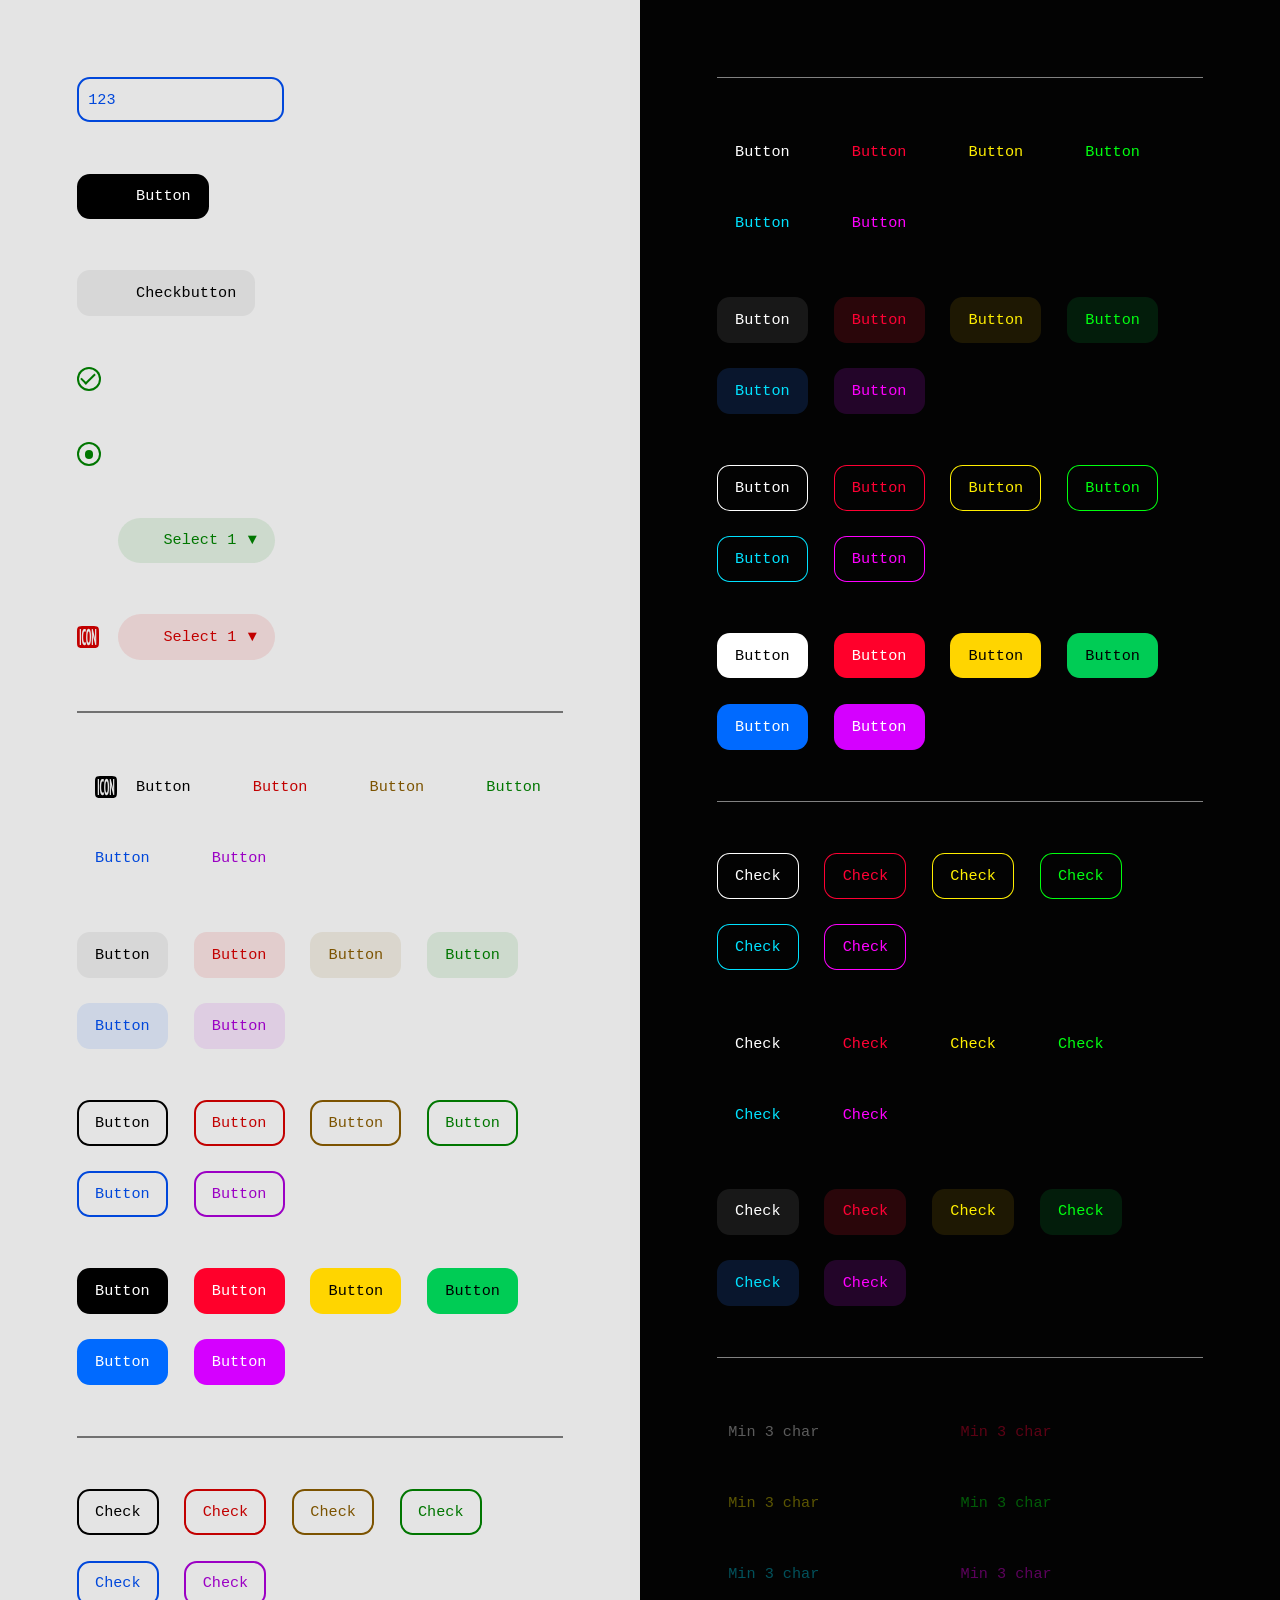
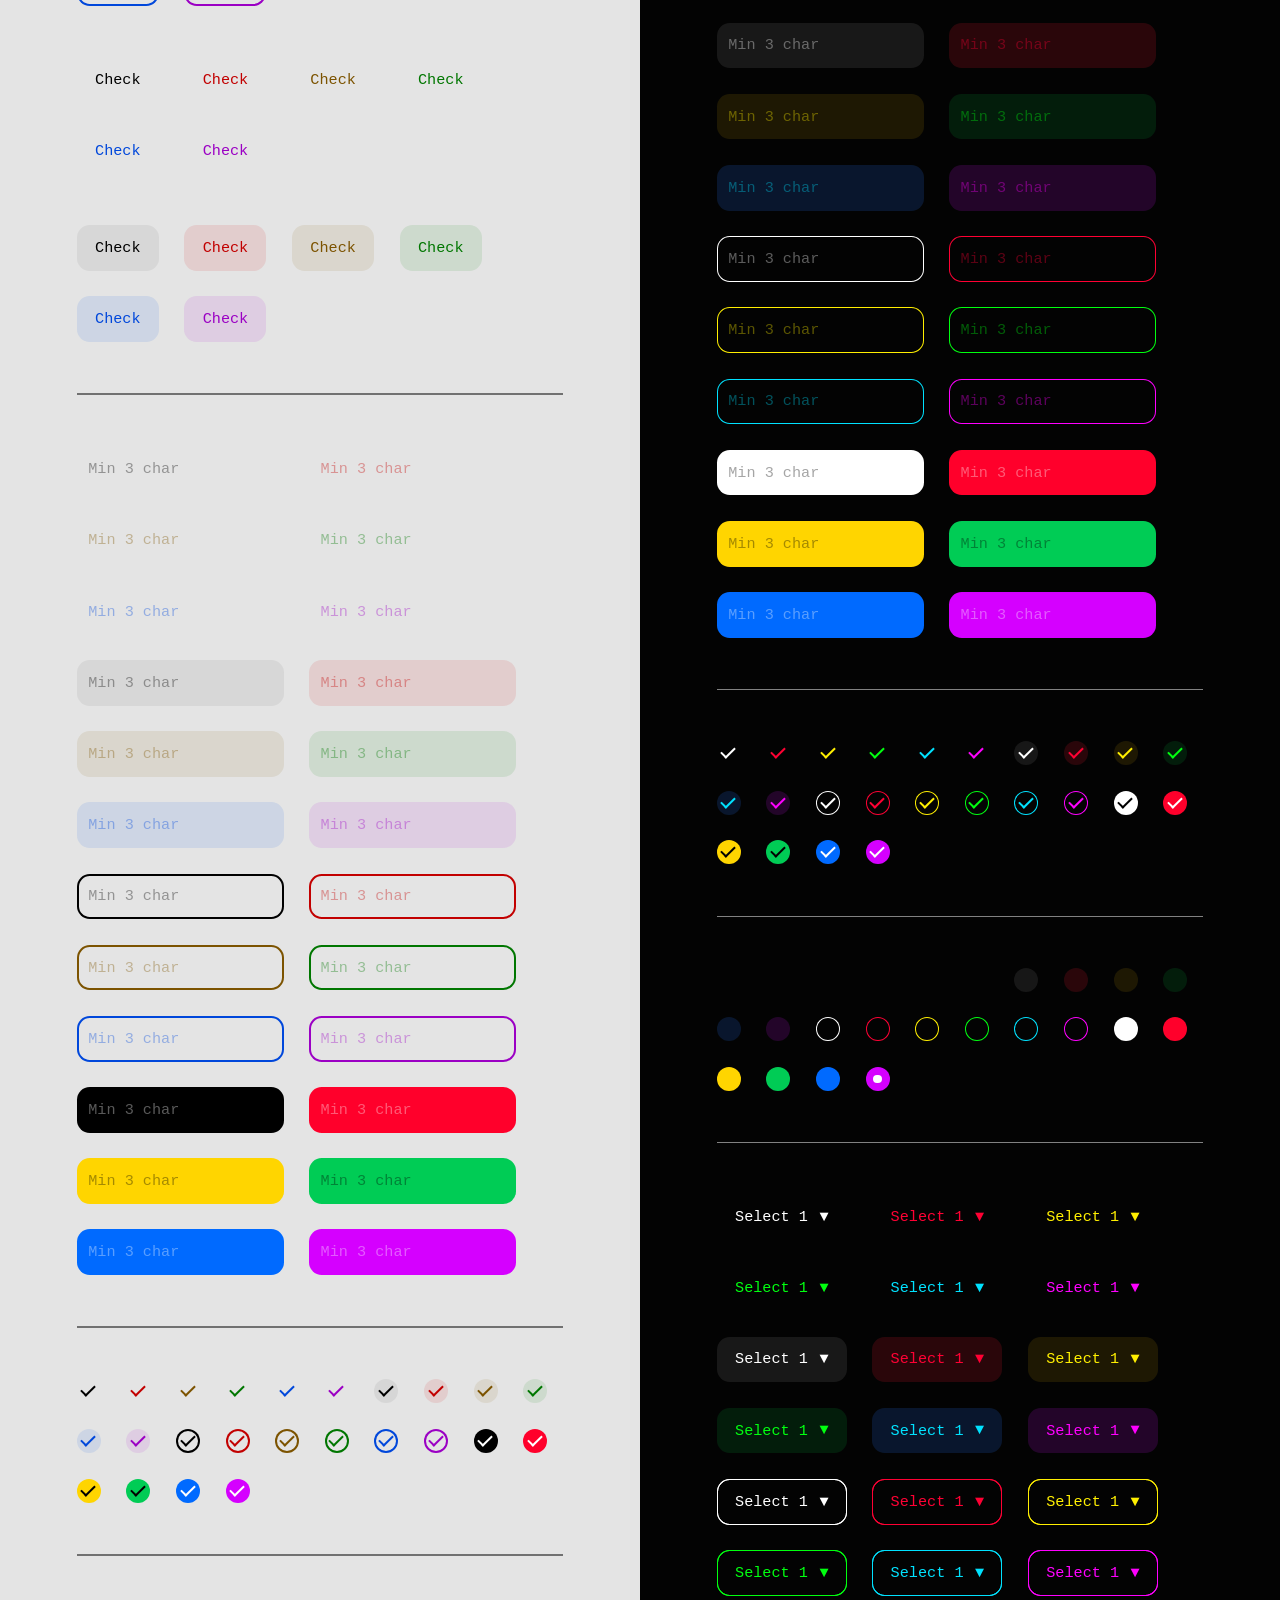
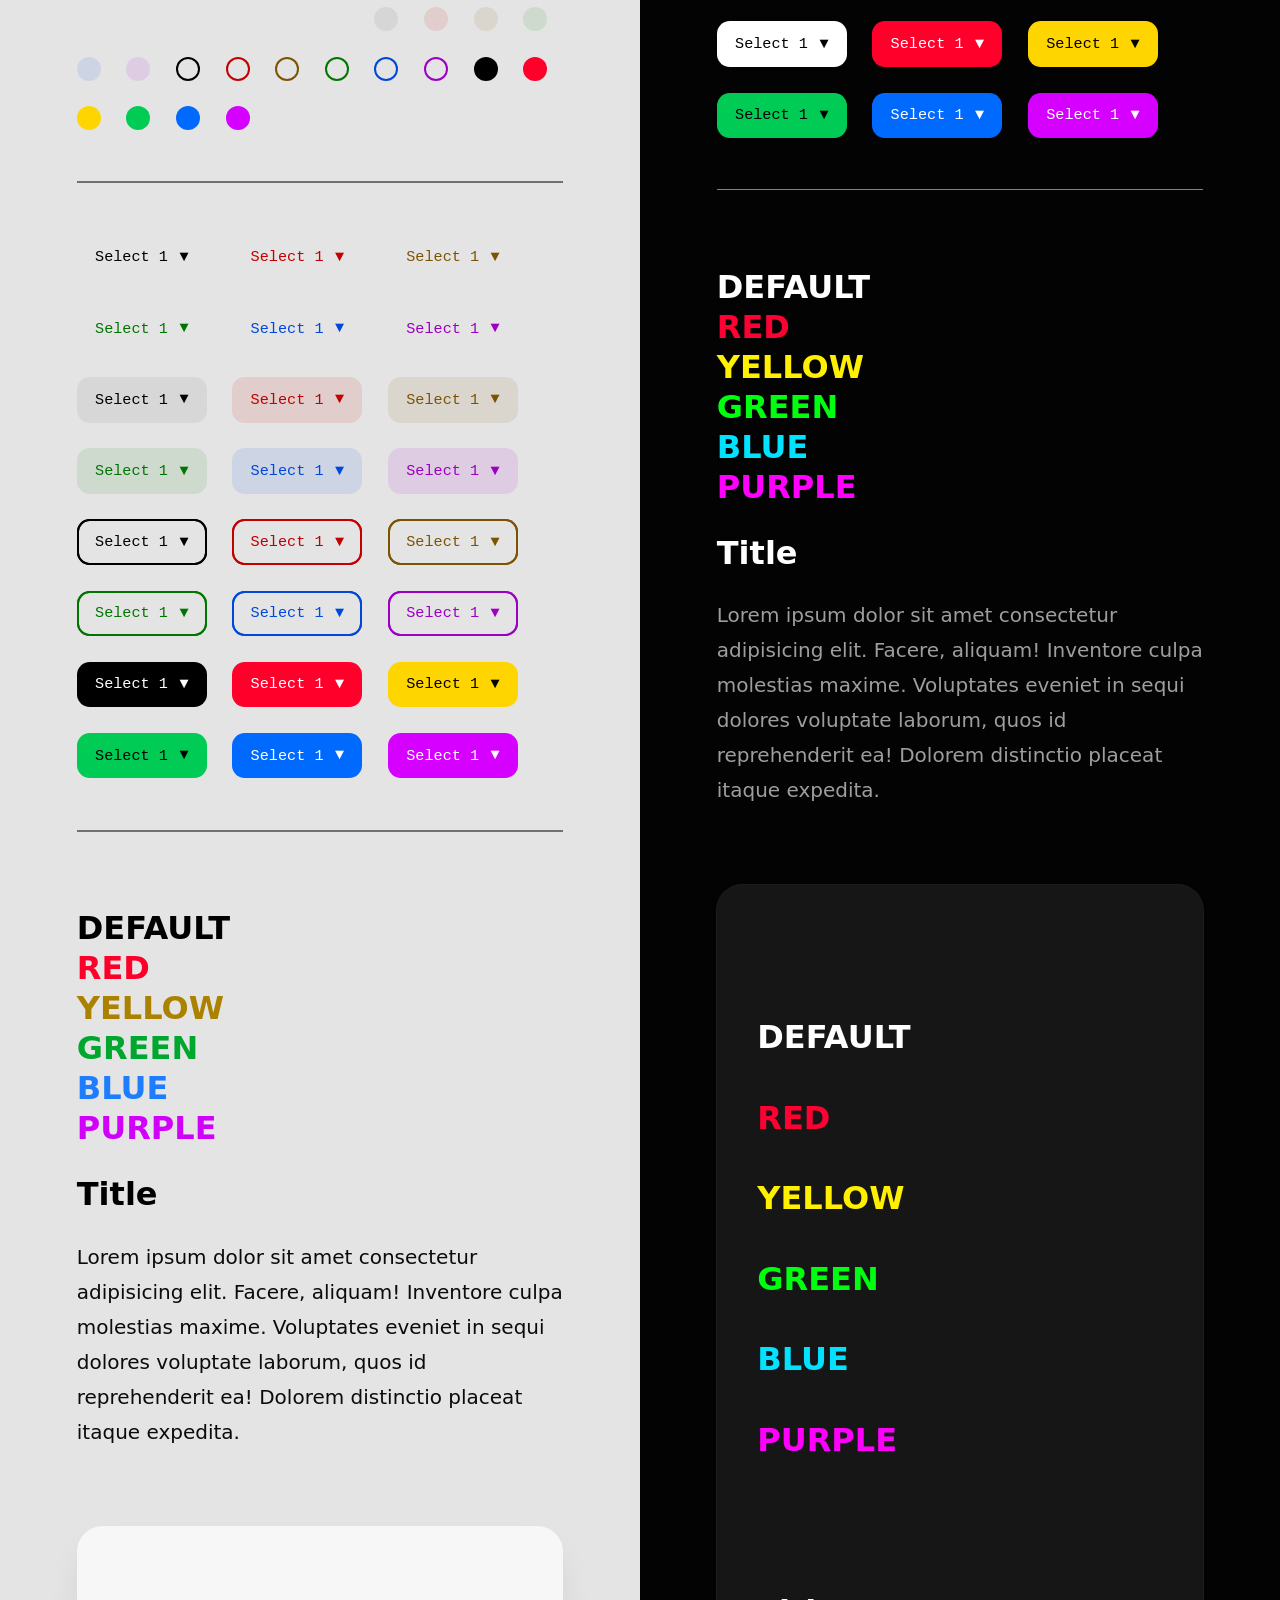
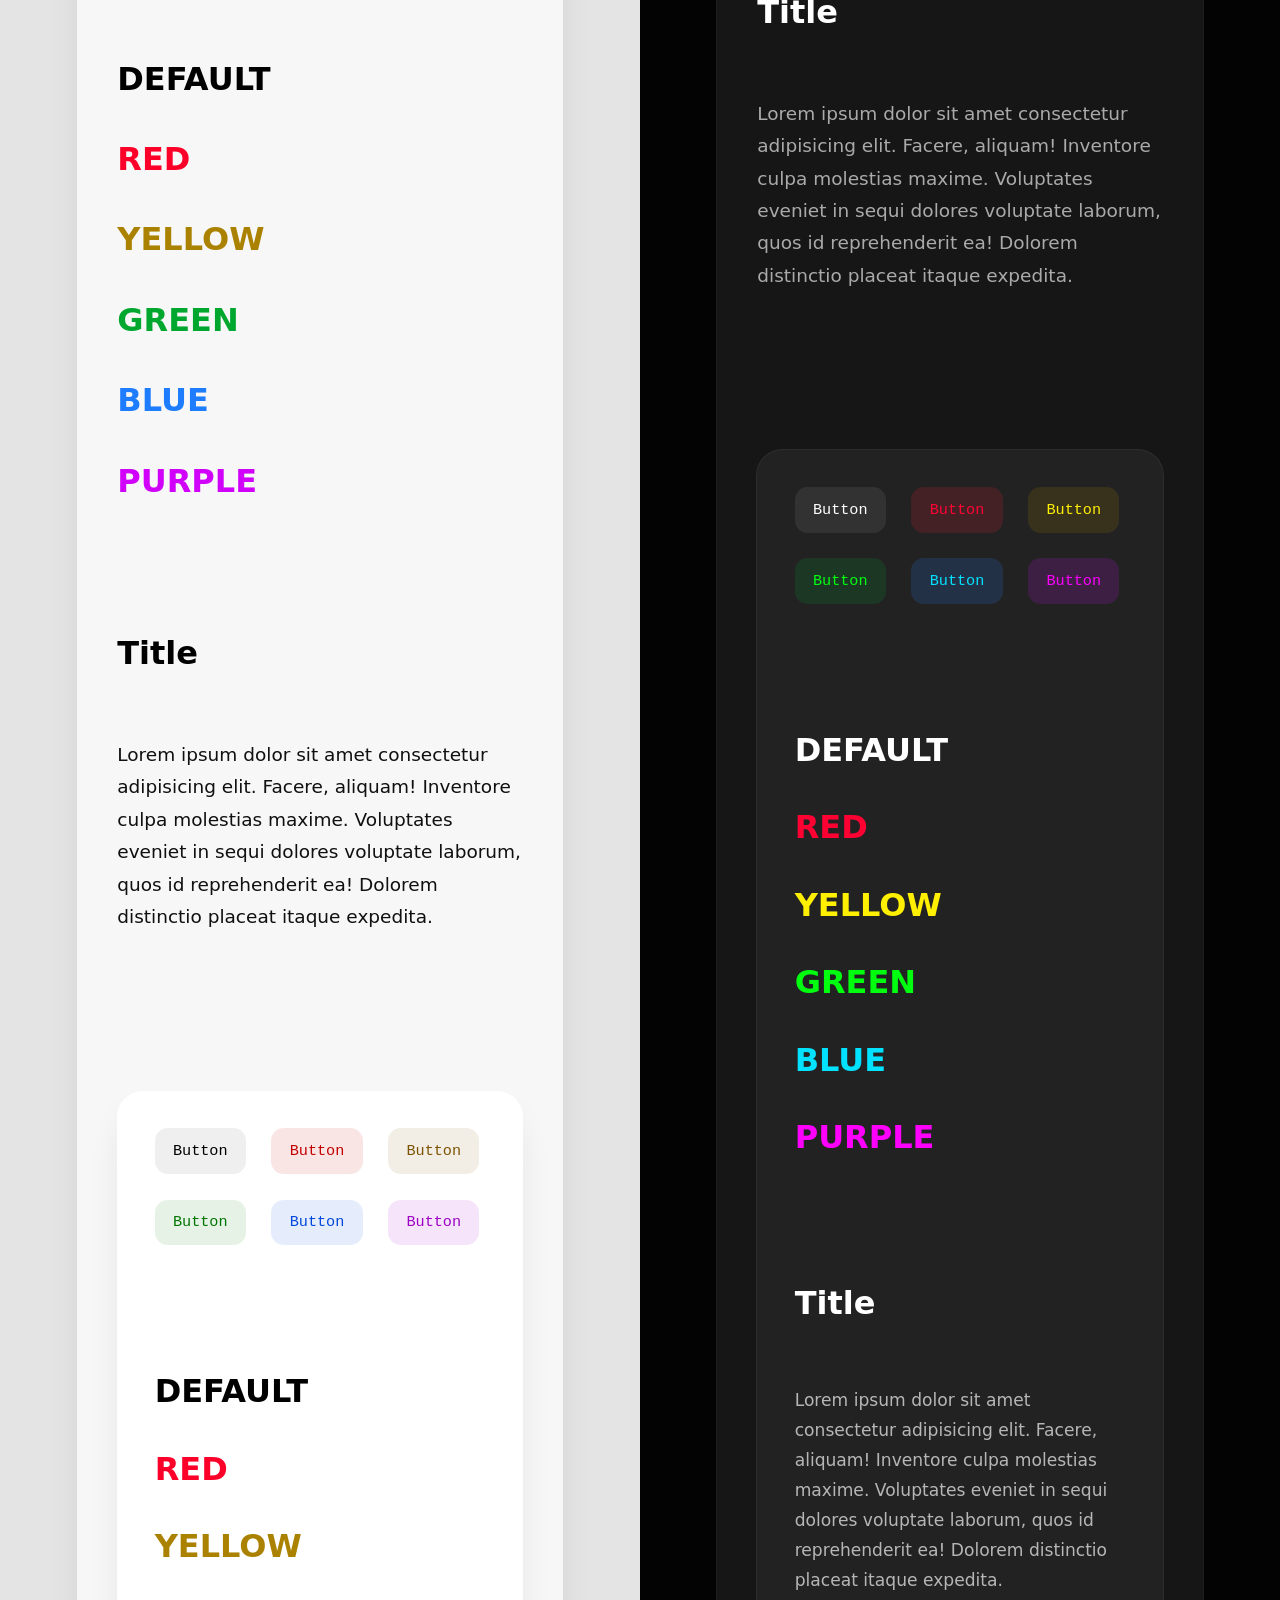
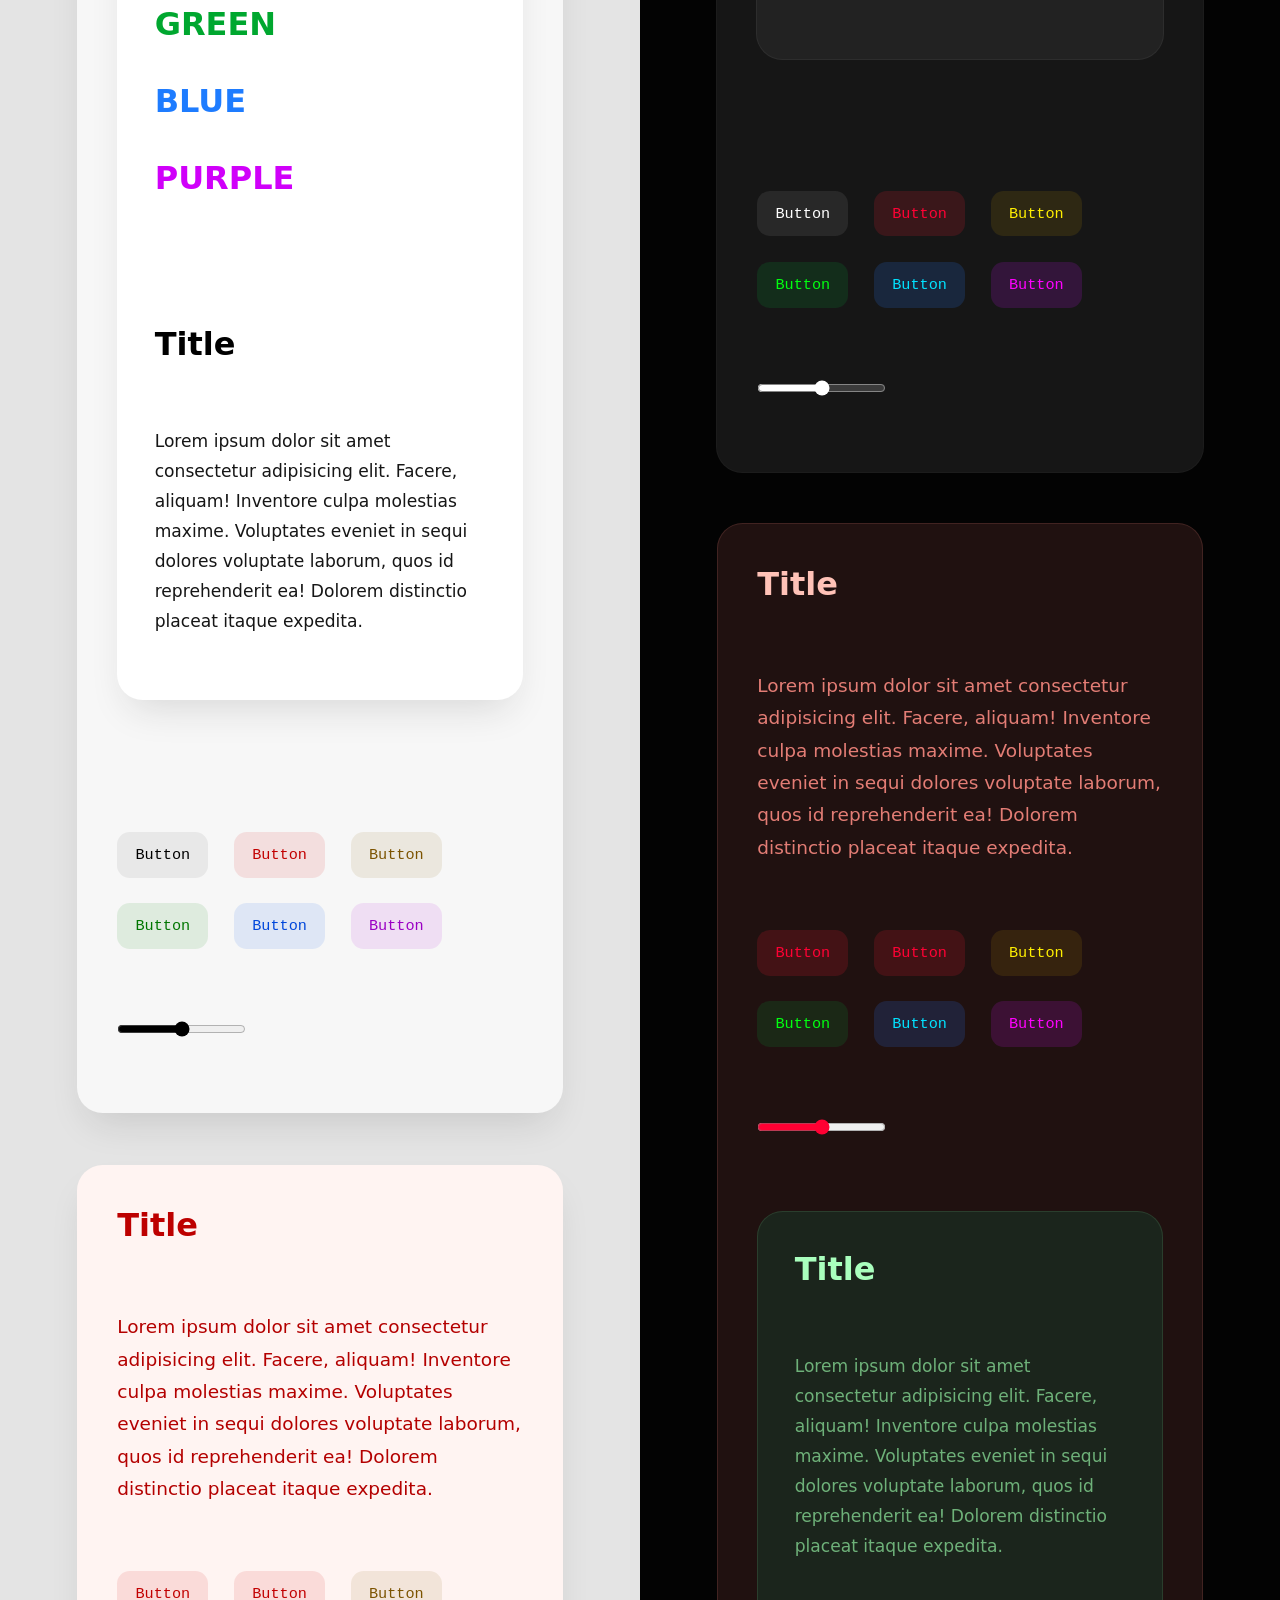
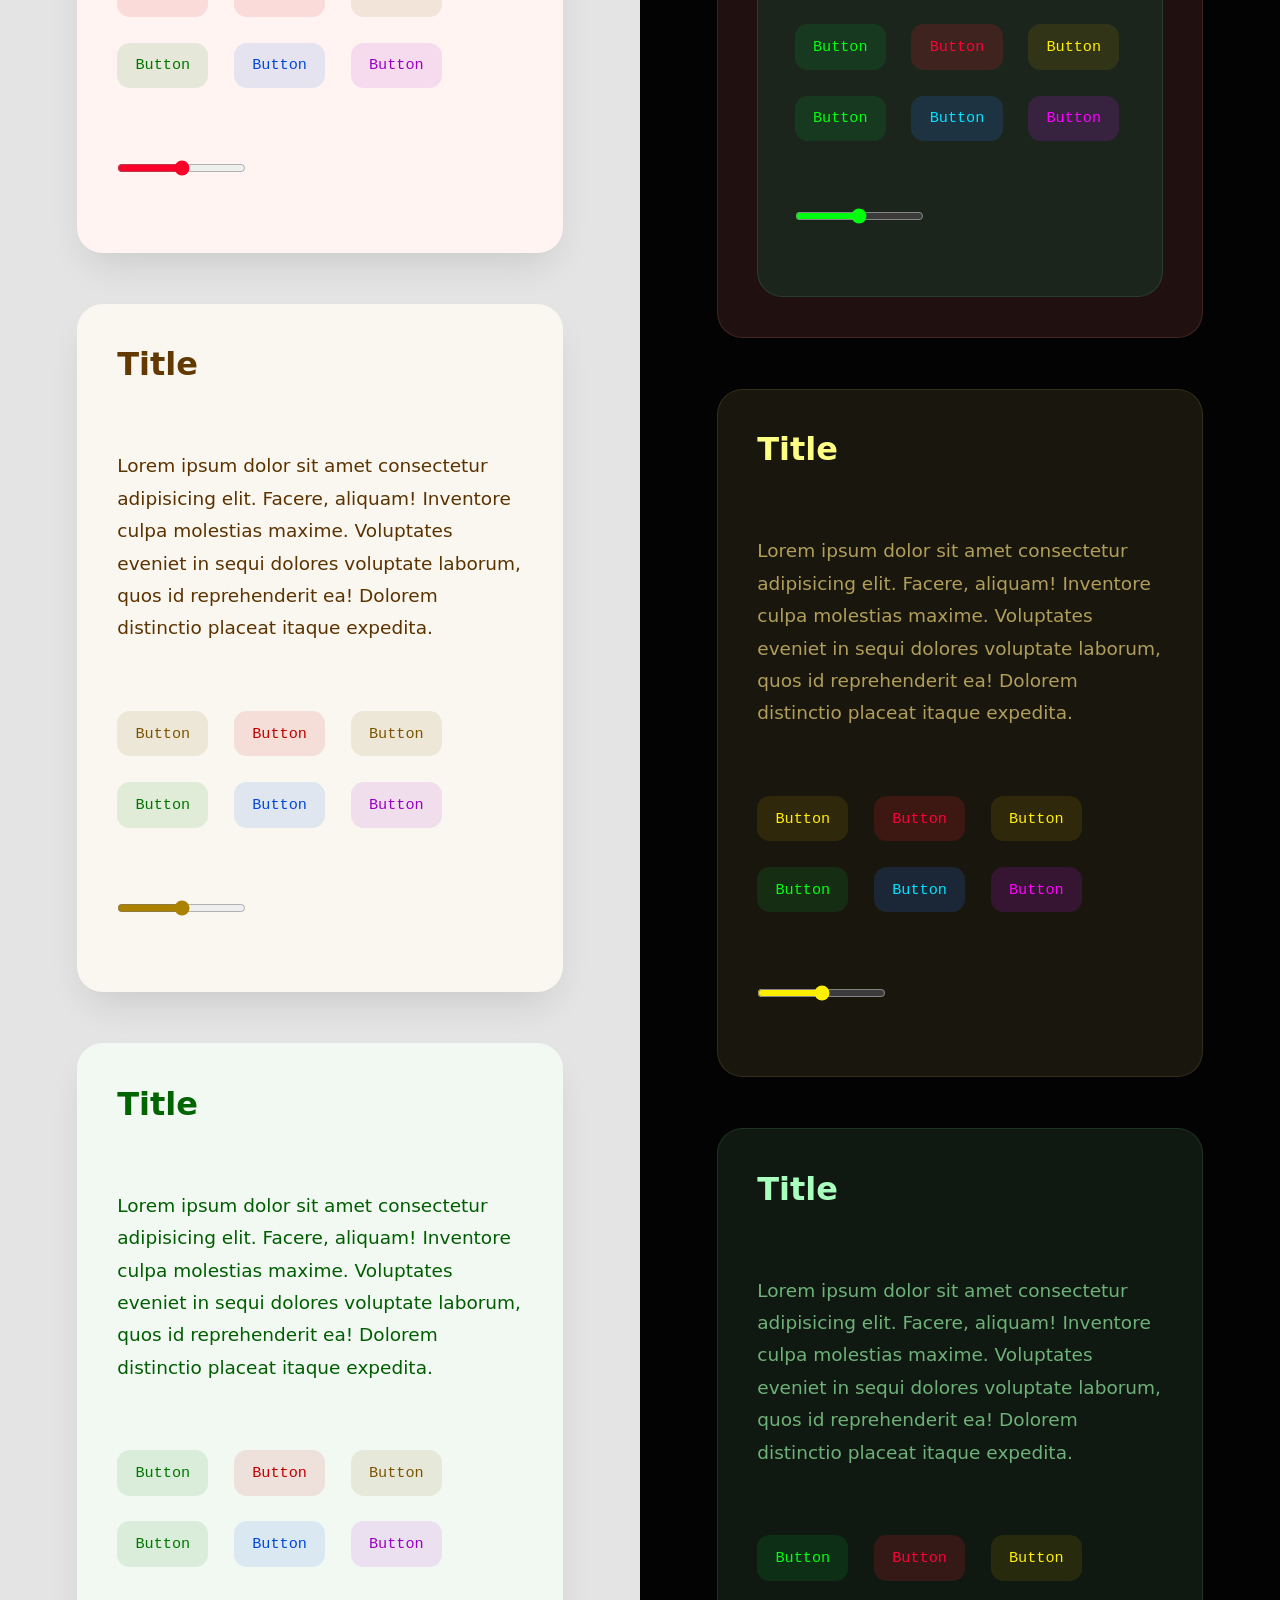
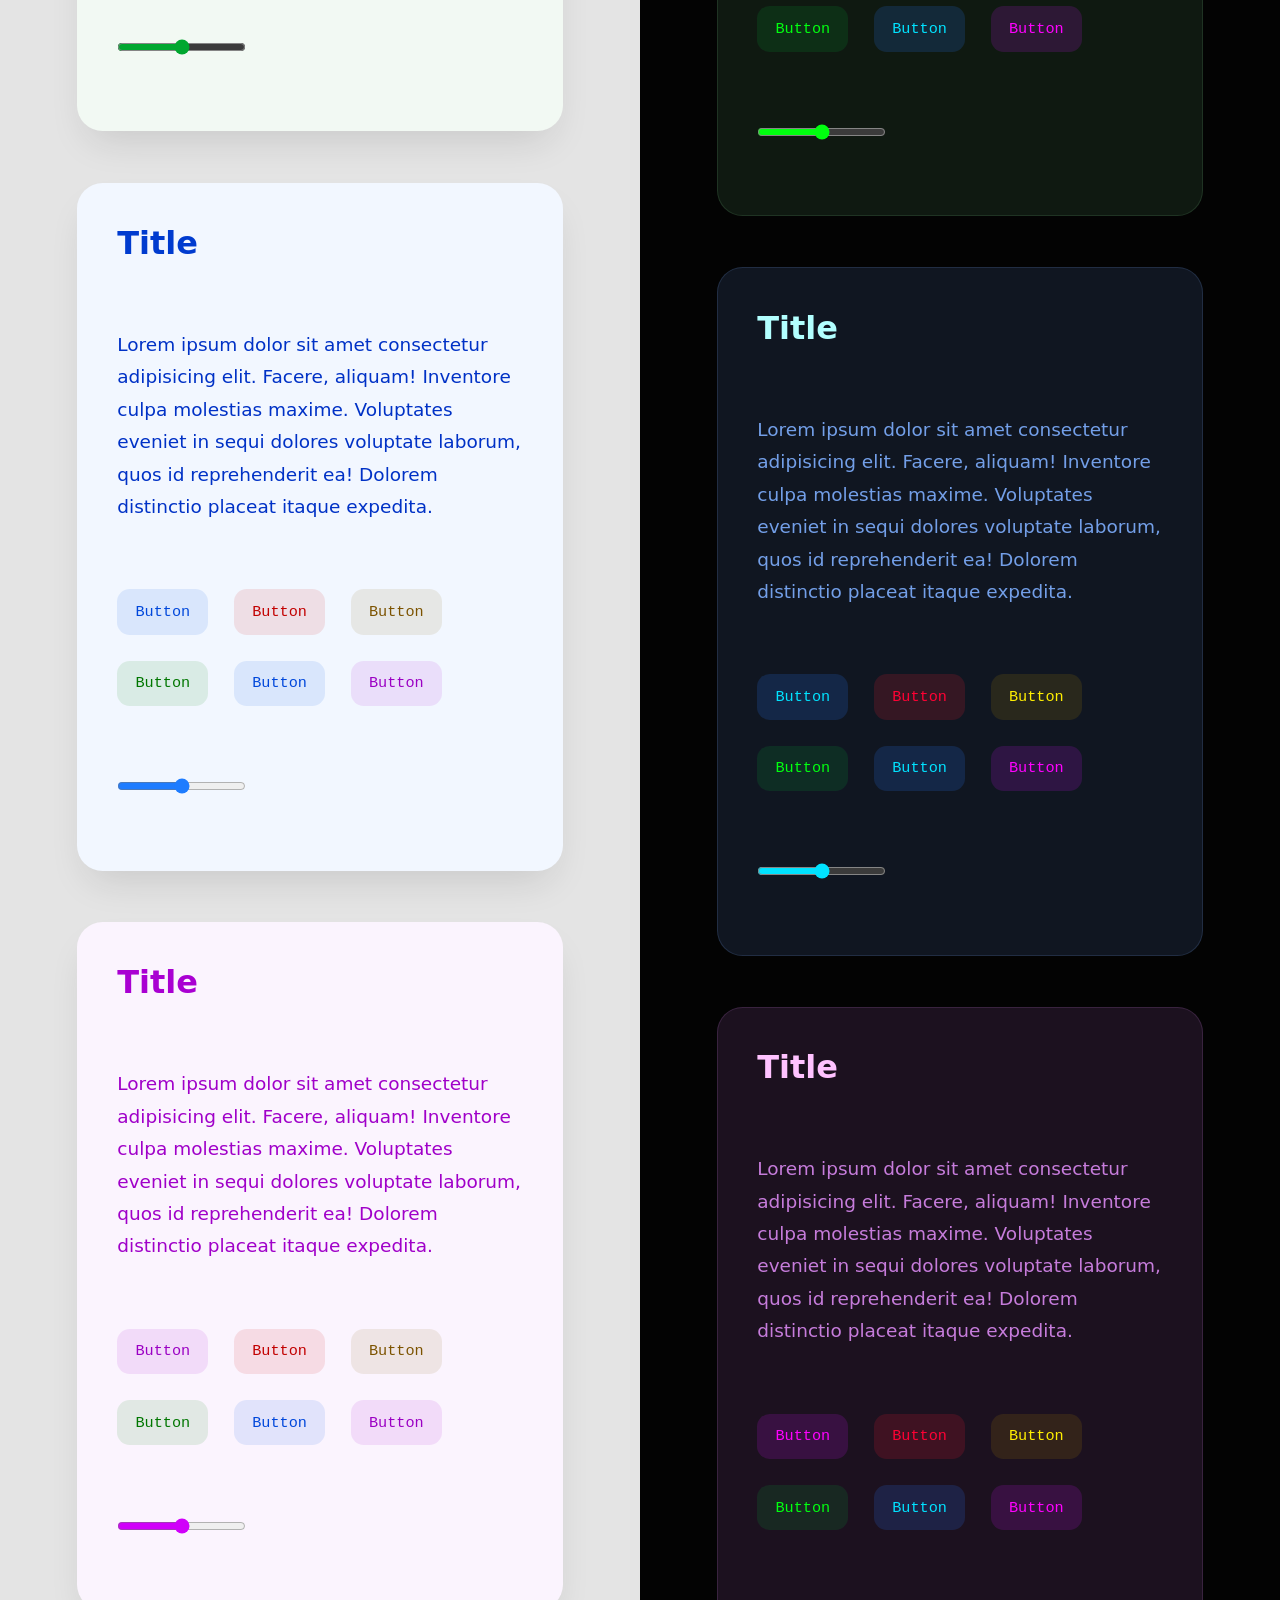
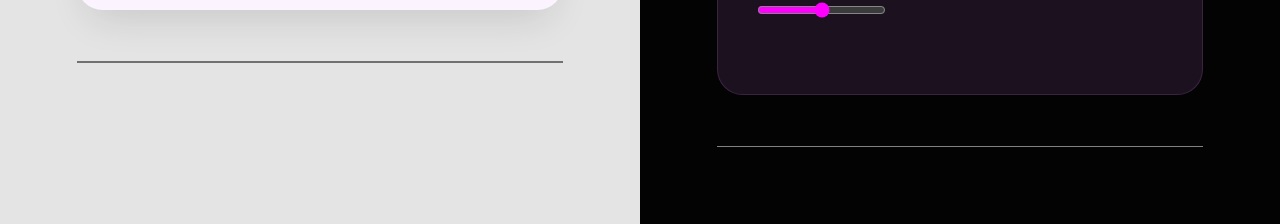
==== commit d786851e: "_" ====
--- a/favicon.ico/index.html
+++ b/favicon.ico/index.html
@@ -1 +1 @@
-<!DOCTYPE html><meta name="robots" content="noindex"><html class="html"><head><meta charset="utf-8"><meta name="viewport" content="width=device-width"><title>912 </title><style> * { box-sizing: border-box; } body { min-height: 100vh; display: flex; margin: 0; align-items: stretch; } html { font-family: System-ui; line-height: 1.6; } .container { padding: var(--padding-l); background-color: var(--surface-color); display: flex; flex-direction: column; flex-grow: 1; gap: 2rlh; align-items: start; } .container__item { display: flex; flex-wrap: wrap; gap: 1rlh; } h1, h2, h3, h4, h5, h6 { font-weight: var(--font-weight-title); } h3 { font-size: 2rem; line-height: 1.25; color: var(--accent-color); } h2 { margin-top: 2rlh; } hr { align-self: stretch; border: none; background-color: canvasText; height: var(--border-width); opacity: 0.5; } p { margin-block: var(--gap-m); } </style> <link rel="stylesheet" href="https://synchronizer.github.io/algo-colors/style.css"> </head><body class="body"><div class="container"><input type="text" class="control control_type_input control_variant_outline" data-color="blue" value="123"/><button class="control control_type_button control_variant_fill" ><span class="control__icon" style="mask-image: url(https://upload.wikimedia.org/wikipedia/commons/thumb/4/4f/SVG_Logo.svg/1920px-SVG_Logo.svg.png);"></span>Button</button><label class="control control_type_checkbutton" ><input type="checkbox" class="control__input"><span class="control__icon" style="mask-image: url(https://upload.wikimedia.org/wikipedia/commons/thumb/4/4f/SVG_Logo.svg/1920px-SVG_Logo.svg.png);"></span> Checkbutton </label><input type="checkbox" class="control control_type_checkbox control_variant_outline" data-color="green" checked="1"></input><input type="radio" class="control control_type_radio control_variant_outline" data-color="green" checked="1"></input><div class="control control_type_select control_shape_pill control__select-wrapper" data-color="green"><span class="control__icon" style="mask-image: url(https://upload.wikimedia.org/wikipedia/commons/thumb/4/4f/SVG_Logo.svg/1920px-SVG_Logo.svg.png);"></span><select class="control control_type_select control_shape_pill" ><option class="select__option" > Select 1 </option><option class="select__option" > Select 2 </option><option class="select__option" > Select 3 </option></select></div><div class="control control__select-wrapper" data-color="red"><span class="control__icon"></span><select name="" id="" class="control control_type_select control_shape_pill"><option value="">Select 1</option><option value="">Select 2</option><option value="">Select 3</option></select></div><hr><div class="container__item"><button class="control control_type_button control_variant_ghost"><span class="control__icon"></span>Button</button><button class="control control_type_button control_variant_ghost control_color_red" data-color="red">Button</button><button class="control control_type_button control_variant_ghost control_color_yellow" data-color="yellow">Button</button><button class="control control_type_button control_variant_ghost control_color_green" data-color="green">Button</button><button class="control control_type_button control_variant_ghost control_color_blue" data-color="blue">Button</button><button class="control control_type_button control_variant_ghost control_color_purple" data-color="purple">Button</button></div><div class="container__item"><button class="control control_type_button">Button</button><button class="control control_type_button control_color_red" data-color="red">Button</button><button class="control control_type_button control_color_yellow" data-color="yellow">Button</button><button class="control control_type_button control_color_green" data-color="green">Button</button><button class="control control_type_button control_color_blue" data-color="blue">Button</button><button class="control control_type_button control_color_purple" data-color="purple">Button</button></div><div class="container__item"><button class="control control_type_button control_variant_outline">Button</button><button class="control control_type_button control_variant_outline control_color_red" data-color="red">Button</button><button class="control control_type_button control_variant_outline control_color_yellow" data-color="yellow">Button</button><button class="control control_type_button control_variant_outline control_color_green" data-color="green">Button</button><button class="control control_type_button control_variant_outline control_color_blue" data-color="blue">Button</button><button class="control control_type_button control_variant_outline control_color_purple" data-color="purple">Button</button></div><div class="container__item"><button class="control control_type_button control_variant_fill">Button</button><button class="control control_type_button control_variant_fill control_color_red" data-color="red">Button</button><button class="control control_type_button control_variant_fill control_color_yellow" data-color="yellow">Button</button><button class="control control_type_button control_variant_fill control_color_green" data-color="green">Button</button><button class="control control_type_button control_variant_fill control_color_blue" data-color="blue">Button</button><button class="control control_type_button control_variant_fill control_color_purple" data-color="purple">Button</button></div><hr><div class="container__item"><label class="control control_type_checkbutton control_variant_outline"><input type="checkbox" class="control__input"> Check </label><label class="control control_type_checkbutton control_variant_outline control_color_red" data-color="red"><input type="checkbox" class="control__input"> Check </label><label class="control control_type_checkbutton control_variant_outline control_color_yellow" data-color="yellow"><input type="checkbox" class="control__input"> Check </label><label class="control control_type_checkbutton control_variant_outline control_color_green" data-color="green"><input type="checkbox" class="control__input"> Check </label><label class="control control_type_checkbutton control_variant_outline control_color_blue" data-color="blue"><input type="checkbox" class="control__input"> Check </label><label class="control control_type_checkbutton control_variant_outline control_color_purple" data-color="purple"><input type="checkbox" class="control__input"> Check </label></div><div class="container__item"><label class="control control_type_checkbutton control_variant_ghost"><input type="checkbox" class="control__input"> Check </label><label class="control control_type_checkbutton control_variant_ghost control_color_red" data-color="red"><input type="checkbox" class="control__input"> Check </label><label class="control control_type_checkbutton control_variant_ghost control_color_yellow" data-color="yellow"><input type="checkbox" class="control__input"> Check </label><label class="control control_type_checkbutton control_variant_ghost control_color_green" data-color="green"><input type="checkbox" class="control__input"> Check </label><label class="control control_type_checkbutton control_variant_ghost control_color_blue" data-color="blue"><input type="checkbox" class="control__input"> Check </label><label class="control control_type_checkbutton control_variant_ghost control_color_purple" data-color="purple"><input type="checkbox" class="control__input"> Check </label></div><div class="container__item"><label class="control control_type_checkbutton"><input type="checkbox" class="control__input"> Check </label><label class="control control_type_checkbutton control_color_red" data-color="red"><input type="checkbox" class="control__input"> Check </label><label class="control control_type_checkbutton control_color_yellow" data-color="yellow"><input type="checkbox" class="control__input"> Check </label><label class="control control_type_checkbutton control_color_green" data-color="green"><input type="checkbox" class="control__input"> Check </label><label class="control control_type_checkbutton control_color_blue" data-color="blue"><input type="checkbox" class="control__input"> Check </label><label class="control control_type_checkbutton control_color_purple" data-color="purple"><input type="checkbox" class="control__input"> Check </label></div><hr><div class="container__item"><input type="text" placeholder="Min 3 char" minlength="3" minlength="3" required checked class="control control_type_input control_variant_ghost"><input type="text" placeholder="Min 3 char" minlength="3" minlength="3" required checked class="control control_type_input control_variant_ghost control_color_red" data-color="red"><input type="text" placeholder="Min 3 char" minlength="3" minlength="3" required checked class="control control_type_input control_variant_ghost control_color_yellow" data-color="yellow"><input type="text" placeholder="Min 3 char" minlength="3" minlength="3" required checked class="control control_type_input control_variant_ghost control_color_green" data-color="green"><input type="text" placeholder="Min 3 char" minlength="3" minlength="3" required checked class="control control_type_input control_variant_ghost control_color_blue" data-color="blue"><input type="text" placeholder="Min 3 char" minlength="3" minlength="3" required checked class="control control_type_input control_variant_ghost control_color_purple" data-color="purple"><input type="text" placeholder="Min 3 char" minlength="3" minlength="3" required checked class="control control_type_input"><input type="text" placeholder="Min 3 char" minlength="3" minlength="3" required checked class="control control_type_input" data-color="red"><input type="text" placeholder="Min 3 char" minlength="3" minlength="3" required checked class="control control_type_input" data-color="yellow"><input type="text" placeholder="Min 3 char" minlength="3" minlength="3" required checked class="control control_type_input" data-color="green"><input type="text" placeholder="Min 3 char" minlength="3" minlength="3" required checked class="control control_type_input" data-color="blue"><input type="text" placeholder="Min 3 char" minlength="3" minlength="3" required checked class="control control_type_input" data-color="purple"><input type="text" placeholder="Min 3 char" minlength="3" minlength="3" required checked class="control control_type_input control_variant_outline"><input type="text" placeholder="Min 3 char" minlength="3" minlength="3" required checked class="control control_type_input control_variant_outline control_color_red" data-color="red"><input type="text" placeholder="Min 3 char" minlength="3" minlength="3" required checked class="control control_type_input control_variant_outline control_color_yellow" data-color="yellow"><input type="text" placeholder="Min 3 char" minlength="3" minlength="3" required checked class="control control_type_input control_variant_outline control_color_green" data-color="green"><input type="text" placeholder="Min 3 char" minlength="3" minlength="3" required checked class="control control_type_input control_variant_outline control_color_blue" data-color="blue"><input type="text" placeholder="Min 3 char" minlength="3" minlength="3" required checked class="control control_type_input control_variant_outline control_color_purple" data-color="purple"><input type="text" placeholder="Min 3 char" minlength="3" minlength="3" required checked class="control control_type_input control_variant_fill"><input type="text" placeholder="Min 3 char" minlength="3" minlength="3" required checked class="control control_type_input control_variant_fill control_color_red" data-color="red"><input type="text" placeholder="Min 3 char" minlength="3" minlength="3" required checked class="control control_type_input control_variant_fill control_color_yellow" data-color="yellow"><input type="text" placeholder="Min 3 char" minlength="3" minlength="3" required checked class="control control_type_input control_variant_fill control_color_green" data-color="green"><input type="text" placeholder="Min 3 char" minlength="3" minlength="3" required checked class="control control_type_input control_variant_fill control_color_blue" data-color="blue"><input type="text" placeholder="Min 3 char" minlength="3" minlength="3" required checked class="control control_type_input control_variant_fill control_color_purple" data-color="purple"></div><hr><div class="container__item"><input type="checkbox" checked class="control control_type_checkbox control_variant_ghost"><input type="checkbox" checked class="control control_type_checkbox control_variant_ghost control_color_red" data-color="red"><input type="checkbox" checked class="control control_type_checkbox control_variant_ghost control_color_yellow" data-color="yellow"><input type="checkbox" checked class="control control_type_checkbox control_variant_ghost control_color_green" data-color="green"><input type="checkbox" checked class="control control_type_checkbox control_variant_ghost control_color_blue" data-color="blue"><input type="checkbox" checked class="control control_type_checkbox control_variant_ghost control_color_purple" data-color="purple"><input type="checkbox" checked class="control control_type_checkbox"><input type="checkbox" checked class="control control_type_checkbox" data-color="red"><input type="checkbox" checked class="control control_type_checkbox" data-color="yellow"><input type="checkbox" checked class="control control_type_checkbox" data-color="green"><input type="checkbox" checked class="control control_type_checkbox" data-color="blue"><input type="checkbox" checked class="control control_type_checkbox" data-color="purple"><input type="checkbox" checked class="control control_type_checkbox control_variant_outline"><input type="checkbox" checked class="control control_type_checkbox control_variant_outline control_color_red" data-color="red"><input type="checkbox" checked class="control control_type_checkbox control_variant_outline control_color_yellow" data-color="yellow"><input type="checkbox" checked class="control control_type_checkbox control_variant_outline control_color_green" data-color="green"><input type="checkbox" checked class="control control_type_checkbox control_variant_outline control_color_blue" data-color="blue"><input type="checkbox" checked class="control control_type_checkbox control_variant_outline control_color_purple" data-color="purple"><input type="checkbox" checked class="control control_type_checkbox control_variant_fill"><input type="checkbox" checked class="control control_type_checkbox control_variant_fill control_color_red" data-color="red"><input type="checkbox" checked class="control control_type_checkbox control_variant_fill control_color_yellow" data-color="yellow"><input type="checkbox" checked class="control control_type_checkbox control_variant_fill control_color_green" data-color="green"><input type="checkbox" checked class="control control_type_checkbox control_variant_fill control_color_blue" data-color="blue"><input type="checkbox" checked class="control control_type_checkbox control_variant_fill control_color_purple" data-color="purple"></div><hr><div class="container__item"><input type="radio" name="radio" checked class="control control_type_radio control_variant_ghost"><input type="radio" name="radio" checked class="control control_type_radio control_variant_ghost control_color_red" data-color="red"><input type="radio" name="radio" checked class="control control_type_radio control_variant_ghost control_color_yellow" data-color="yellow"><input type="radio" name="radio" checked class="control control_type_radio control_variant_ghost control_color_green" data-color="green"><input type="radio" name="radio" checked class="control control_type_radio control_variant_ghost control_color_blue" data-color="blue"><input type="radio" name="radio" checked class="control control_type_radio control_variant_ghost control_color_purple" data-color="purple"><input type="radio" name="radio" checked class="control control_type_radio"><input type="radio" name="radio" checked class="control control_type_radio" data-color="red"><input type="radio" name="radio" checked class="control control_type_radio" data-color="yellow"><input type="radio" name="radio" checked class="control control_type_radio" data-color="green"><input type="radio" name="radio" checked class="control control_type_radio" data-color="blue"><input type="radio" name="radio" checked class="control control_type_radio" data-color="purple"><input type="radio" name="radio" checked class="control control_type_radio control_variant_outline"><input type="radio" name="radio" checked class="control control_type_radio control_variant_outline control_color_red" data-color="red"><input type="radio" name="radio" checked class="control control_type_radio control_variant_outline control_color_yellow" data-color="yellow"><input type="radio" name="radio" checked class="control control_type_radio control_variant_outline control_color_green" data-color="green"><input type="radio" name="radio" checked class="control control_type_radio control_variant_outline control_color_blue" data-color="blue"><input type="radio" name="radio" checked class="control control_type_radio control_variant_outline control_color_purple" data-color="purple"><input type="radio" name="radio" checked class="control control_type_radio control_variant_fill"><input type="radio" name="radio" checked class="control control_type_radio control_variant_fill control_color_red" data-color="red"><input type="radio" name="radio" checked class="control control_type_radio control_variant_fill control_color_yellow" data-color="yellow"><input type="radio" name="radio" checked class="control control_type_radio control_variant_fill control_color_green" data-color="green"><input type="radio" name="radio" checked class="control control_type_radio control_variant_fill control_color_blue" data-color="blue"><input type="radio" name="radio" checked class="control control_type_radio control_variant_fill control_color_purple" data-color="purple"></div><hr><div class="container__item"><div class="control control__select-wrapper control_variant_ghost"><select name="" id="" class="control control_type_select control_variant_ghost"><option value="">Select 1</option><option value="">Select 2</option><option value="">Select 3</option></select></div><div class="control control__select-wrapper control_variant_ghost" data-color="red"><select name="" id="" class="control control_type_select control_variant_ghost"><option value="">Select 1</option><option value="">Select 2</option><option value="">Select 3</option></select></div><div class="control control__select-wrapper control_variant_ghost" data-color="yellow"><select name="" id="" class="control control_type_select control_variant_ghost"><option value="">Select 1</option><option value="">Select 2</option><option value="">Select 3</option></select></div><div class="control control__select-wrapper control_variant_ghost" data-color="green"><select name="" id="" class="control control_type_select control_variant_ghost"><option value="">Select 1</option><option value="">Select 2</option><option value="">Select 3</option></select></div><div class="control control__select-wrapper control_variant_ghost" data-color="blue"><select name="" id="" class="control control_type_select control_variant_ghost"><option value="">Select 1</option><option value="">Select 2</option><option value="">Select 3</option></select></div><div class="control control__select-wrapper control_variant_ghost" data-color="purple"><select name="" id="" class="control control_type_select control_variant_ghost"><option value="">Select 1</option><option value="">Select 2</option><option value="">Select 3</option></select></div><div class="control control__select-wrapper"><select name="" id="" class="control control_type_select"><option value="">Select 1</option><option value="">Select 2</option><option value="">Select 3</option></select></div><div class="control control__select-wrapper" data-color="red"><select name="" id="" class="control control_type_select"><option value="">Select 1</option><option value="">Select 2</option><option value="">Select 3</option></select></div><div class="control control__select-wrapper" data-color="yellow"><select name="" id="" class="control control_type_select"><option value="">Select 1</option><option value="">Select 2</option><option value="">Select 3</option></select></div><div class="control control__select-wrapper" data-color="green"><select name="" id="" class="control control_type_select"><option value="">Select 1</option><option value="">Select 2</option><option value="">Select 3</option></select></div><div class="control control__select-wrapper" data-color="blue"><select name="" id="" class="control control_type_select"><option value="">Select 1</option><option value="">Select 2</option><option value="">Select 3</option></select></div><div class="control control__select-wrapper control_type_select" data-color="purple"><select name="" id="" class="control control_type_select"><option value="">Select 1</option><option value="">Select 2</option><option value="">Select 3</option></select></div><div class="control control__select-wrapper control_variant_outline"><select name="" id="" class="control control_type_select control_variant_outline"><option value="">Select 1</option><option value="">Select 2</option><option value="">Select 3</option></select></div><div class="control control__select-wrapper control_variant_outline" data-color="red"><select name="" id="" class="control control_type_select control_variant_outline"><option value="">Select 1</option><option value="">Select 2</option><option value="">Select 3</option></select></div><div class="control control__select-wrapper control_variant_outline" data-color="yellow"><select name="" id="" class="control control_type_select control_variant_outline"><option value="">Select 1</option><option value="">Select 2</option><option value="">Select 3</option></select></div><div class="control control__select-wrapper control_variant_outline" data-color="green"><select name="" id="" class="control control_type_select control_variant_outline"><option value="">Select 1</option><option value="">Select 2</option><option value="">Select 3</option></select></div><div class="control control__select-wrapper control_variant_outline" data-color="blue"><select name="" id="" class="control control_type_select control_variant_outline"><option value="">Select 1</option><option value="">Select 2</option><option value="">Select 3</option></select></div><div class="control control__select-wrapper control_variant_outline" data-color="purple"><select name="" id="" class="control control_type_select control_variant_outline"><option value="">Select 1</option><option value="">Select 2</option><option value="">Select 3</option></select></div><div class="control control__select-wrapper control_variant_fill"><select name="" id="" class="control control_type_select control_variant_fill"><option value="">Select 1</option><option value="">Select 2</option><option value="">Select 3</option></select></div><div class="control control__select-wrapper control_variant_fill" data-color="red"><select name="" id="" class="control control_type_select control_variant_fill"><option value="">Select 1</option><option value="">Select 2</option><option value="">Select 3</option></select></div><div class="control control__select-wrapper control_variant_fill" data-color="yellow"><select name="" id="" class="control control_type_select control_variant_fill"><option value="">Select 1</option><option value="">Select 2</option><option value="">Select 3</option></select></div><div class="control control__select-wrapper control_variant_fill" data-color="green"><select name="" id="" class="control control_type_select control_variant_fill"><option value="">Select 1</option><option value="">Select 2</option><option value="">Select 3</option></select></div><div class="control control__select-wrapper control_variant_fill" data-color="blue"><select name="" id="" class="control control_type_select control_variant_fill"><option value="">Select 1</option><option value="">Select 2</option><option value="">Select 3</option></select></div><div class="control control__select-wrapper control_variant_fill" data-color="purple"><select name="" id="" class="control control_type_select control_variant_fill"><option value="">Select 1</option><option value="">Select 2</option><option value="">Select 3</option></select></div></div><hr><div><p><h3>DEFAULT</h3><h3 data-color="red">RED</h3><h3 data-color="yellow">YELLOW</h3><h3 data-color="green">GREEN</h3><h3 data-color="blue">BLUE</h3><h3 data-color="purple">PURPLE</h3></p><h3 class="surface__title">Title</h3><p> Lorem ipsum dolor sit amet consectetur adipisicing elit. Facere, aliquam! Inventore culpa molestias maxime. Voluptates eveniet in sequi dolores voluptate laborum, quos id reprehenderit ea! Dolorem distinctio placeat itaque expedita. </p></div><div class="surface" data-layer="1"><p><h3>DEFAULT</h3><h3 data-color="red">RED</h3><h3 data-color="yellow">YELLOW</h3><h3 data-color="green">GREEN</h3><h3 data-color="blue">BLUE</h3><h3 data-color="purple">PURPLE</h3></p><h3 class="surface__title">Title</h3><p> Lorem ipsum dolor sit amet consectetur adipisicing elit. Facere, aliquam! Inventore culpa molestias maxime. Voluptates eveniet in sequi dolores voluptate laborum, quos id reprehenderit ea! Dolorem distinctio placeat itaque expedita. </p><p><div class="surface" data-layer="2"><div class="container__item"><button class="control control_type_button control_color_default">Button</button><button class="control control_type_button control_color_red" data-color="red">Button</button><button class="control control_type_button control_color_yellow" data-color="yellow">Button</button><button class="control control_type_button control_color_green" data-color="green">Button</button><button class="control control_type_button control_color_blue" data-color="blue">Button</button><button class="control control_type_button control_color_purple" data-color="purple">Button</button></div><p><h3>DEFAULT</h3><h3 data-color="red">RED</h3><h3 data-color="yellow">YELLOW</h3><h3 data-color="green">GREEN</h3><h3 data-color="blue">BLUE</h3><h3 data-color="purple">PURPLE</h3></p><h3 class="surface__title">Title</h3><p> Lorem ipsum dolor sit amet consectetur adipisicing elit. Facere, aliquam! Inventore culpa molestias maxime. Voluptates eveniet in sequi dolores voluptate laborum, quos id reprehenderit ea! Dolorem distinctio placeat itaque expedita. </p></div></p><div class="container__item"><button class="control control_type_button control_color_default">Button</button><button class="control control_type_button control_color_red" data-color="red">Button</button><button class="control control_type_button control_color_yellow" data-color="yellow">Button</button><button class="control control_type_button control_color_green" data-color="green">Button</button><button class="control control_type_button control_color_blue" data-color="blue">Button</button><button class="control control_type_button control_color_purple" data-color="purple">Button</button></div><p><input type="range" name="" id=""></p></div><div class="surface" data-layer="1" data-color="red"><h3 class="surface__title">Title</h3><p> Lorem ipsum dolor sit amet consectetur adipisicing elit. Facere, aliquam! Inventore culpa molestias maxime. Voluptates eveniet in sequi dolores voluptate laborum, quos id reprehenderit ea! Dolorem distinctio placeat itaque expedita. </p><div class="container__item"><button class="control control_type_button control_color_default">Button</button><button class="control control_type_button control_color_red" data-color="red">Button</button><button class="control control_type_button control_color_yellow" data-color="yellow">Button</button><button class="control control_type_button control_color_green" data-color="green">Button</button><button class="control control_type_button control_color_blue" data-color="blue">Button</button><button class="control control_type_button control_color_purple" data-color="purple">Button</button></div><p><input type="range" name="" id=""></p></div><div class="surface" data-layer="1" data-color="yellow"><h3 class="surface__title">Title</h3><p> Lorem ipsum dolor sit amet consectetur adipisicing elit. Facere, aliquam! Inventore culpa molestias maxime. Voluptates eveniet in sequi dolores voluptate laborum, quos id reprehenderit ea! Dolorem distinctio placeat itaque expedita. </p><div class="container__item"><button class="control control_type_button control_color_default">Button</button><button class="control control_type_button control_color_red" data-color="red">Button</button><button class="control control_type_button control_color_yellow" data-color="yellow">Button</button><button class="control control_type_button control_color_green" data-color="green">Button</button><button class="control control_type_button control_color_blue" data-color="blue">Button</button><button class="control control_type_button control_color_purple" data-color="purple">Button</button></div><p><input type="range" name="" id=""></p></div><div class="surface" data-layer="1" data-color="green"><h3 class="surface__title">Title</h3><p> Lorem ipsum dolor sit amet consectetur adipisicing elit. Facere, aliquam! Inventore culpa molestias maxime. Voluptates eveniet in sequi dolores voluptate laborum, quos id reprehenderit ea! Dolorem distinctio placeat itaque expedita. </p><div class="container__item"><button class="control control_type_button control_color_default">Button</button><button class="control control_type_button control_color_red" data-color="red">Button</button><button class="control control_type_button control_color_yellow" data-color="yellow">Button</button><button class="control control_type_button control_color_green" data-color="green">Button</button><button class="control control_type_button control_color_blue" data-color="blue">Button</button><button class="control control_type_button control_color_purple" data-color="purple">Button</button></div><p><input type="range" name="" id=""></p></div><div class="surface" data-layer="1" data-color="blue"><h3 class="surface__title">Title</h3><p> Lorem ipsum dolor sit amet consectetur adipisicing elit. Facere, aliquam! Inventore culpa molestias maxime. Voluptates eveniet in sequi dolores voluptate laborum, quos id reprehenderit ea! Dolorem distinctio placeat itaque expedita. </p><div class="container__item"><button class="control control_type_button control_color_default">Button</button><button class="control control_type_button control_color_red" data-color="red">Button</button><button class="control control_type_button control_color_yellow" data-color="yellow">Button</button><button class="control control_type_button control_color_green" data-color="green">Button</button><button class="control control_type_button control_color_blue" data-color="blue">Button</button><button class="control control_type_button control_color_purple" data-color="purple">Button</button></div><p><input type="range" name="" id=""></p></div><div class="surface" data-layer="1" data-color="purple"><h3 class="surface__title">Title</h3><p> Lorem ipsum dolor sit amet consectetur adipisicing elit. Facere, aliquam! Inventore culpa molestias maxime. Voluptates eveniet in sequi dolores voluptate laborum, quos id reprehenderit ea! Dolorem distinctio placeat itaque expedita. </p><div class="container__item"><button class="control control_type_button control_color_default">Button</button><button class="control control_type_button control_color_red" data-color="red">Button</button><button class="control control_type_button control_color_yellow" data-color="yellow">Button</button><button class="control control_type_button control_color_green" data-color="green">Button</button><button class="control control_type_button control_color_blue" data-color="blue">Button</button><button class="control control_type_button control_color_purple" data-color="purple">Button</button></div><p><input type="range" name="" id=""></p></div><hr></div><div class="container" data-color-scheme="dark"><hr><div class="container__item"><button class="control control_type_button control_variant_ghost">Button</button><button class="control control_type_button control_variant_ghost control_color_red" data-color="red">Button</button><button class="control control_type_button control_variant_ghost control_color_yellow" data-color="yellow">Button</button><button class="control control_type_button control_variant_ghost control_color_green" data-color="green">Button</button><button class="control control_type_button control_variant_ghost control_color_blue" data-color="blue">Button</button><button class="control control_type_button control_variant_ghost control_color_purple" data-color="purple">Button</button></div><div class="container__item"><button class="control control_type_button">Button</button><button class="control control_type_button control_color_red" data-color="red">Button</button><button class="control control_type_button control_color_yellow" data-color="yellow">Button</button><button class="control control_type_button control_color_green" data-color="green">Button</button><button class="control control_type_button control_color_blue" data-color="blue">Button</button><button class="control control_type_button control_color_purple" data-color="purple">Button</button></div><div class="container__item"><button class="control control_type_button control_variant_outline">Button</button><button class="control control_type_button control_variant_outline control_color_red" data-color="red">Button</button><button class="control control_type_button control_variant_outline control_color_yellow" data-color="yellow">Button</button><button class="control control_type_button control_variant_outline control_color_green" data-color="green">Button</button><button class="control control_type_button control_variant_outline control_color_blue" data-color="blue">Button</button><button class="control control_type_button control_variant_outline control_color_purple" data-color="purple">Button</button></div><div class="container__item"><button class="control control_type_button control_variant_fill">Button</button><button class="control control_type_button control_variant_fill control_color_red" data-color="red">Button</button><button class="control control_type_button control_variant_fill control_color_yellow" data-color="yellow">Button</button><button class="control control_type_button control_variant_fill control_color_green" data-color="green">Button</button><button class="control control_type_button control_variant_fill control_color_blue" data-color="blue">Button</button><button class="control control_type_button control_variant_fill control_color_purple" data-color="purple">Button</button></div><hr><div class="container__item"><label class="control control_type_checkbutton control_variant_outline"><input type="checkbox" class="control__input"> Check </label><label class="control control_type_checkbutton control_variant_outline control_color_red" data-color="red"><input type="checkbox" class="control__input"> Check </label><label class="control control_type_checkbutton control_variant_outline control_color_yellow" data-color="yellow"><input type="checkbox" class="control__input"> Check </label><label class="control control_type_checkbutton control_variant_outline control_color_green" data-color="green"><input type="checkbox" class="control__input"> Check </label><label class="control control_type_checkbutton control_variant_outline control_color_blue" data-color="blue"><input type="checkbox" class="control__input"> Check </label><label class="control control_type_checkbutton control_variant_outline control_color_purple" data-color="purple"><input type="checkbox" class="control__input"> Check </label></div><div class="container__item"><label class="control control_type_checkbutton control_variant_ghost"><input type="checkbox" class="control__input"> Check </label><label class="control control_type_checkbutton control_variant_ghost control_color_red" data-color="red"><input type="checkbox" class="control__input"> Check </label><label class="control control_type_checkbutton control_variant_ghost control_color_yellow" data-color="yellow"><input type="checkbox" class="control__input"> Check </label><label class="control control_type_checkbutton control_variant_ghost control_color_green" data-color="green"><input type="checkbox" class="control__input"> Check </label><label class="control control_type_checkbutton control_variant_ghost control_color_blue" data-color="blue"><input type="checkbox" class="control__input"> Check </label><label class="control control_type_checkbutton control_variant_ghost control_color_purple" data-color="purple"><input type="checkbox" class="control__input"> Check </label></div><div class="container__item"><label class="control control_type_checkbutton"><input type="checkbox" class="control__input"> Check </label><label class="control control_type_checkbutton control_color_red" data-color="red"><input type="checkbox" class="control__input"> Check </label><label class="control control_type_checkbutton control_color_yellow" data-color="yellow"><input type="checkbox" class="control__input"> Check </label><label class="control control_type_checkbutton control_color_green" data-color="green"><input type="checkbox" class="control__input"> Check </label><label class="control control_type_checkbutton control_color_blue" data-color="blue"><input type="checkbox" class="control__input"> Check </label><label class="control control_type_checkbutton control_color_purple" data-color="purple"><input type="checkbox" class="control__input"> Check </label></div><hr><div class="container__item"><input type="text" placeholder="Min 3 char" minlength="3" minlength="3" required checked class="control control_type_input control_variant_ghost"><input type="text" placeholder="Min 3 char" minlength="3" minlength="3" required checked class="control control_type_input control_variant_ghost control_color_red" data-color="red"><input type="text" placeholder="Min 3 char" minlength="3" minlength="3" required checked class="control control_type_input control_variant_ghost control_color_yellow" data-color="yellow"><input type="text" placeholder="Min 3 char" minlength="3" minlength="3" required checked class="control control_type_input control_variant_ghost control_color_green" data-color="green"><input type="text" placeholder="Min 3 char" minlength="3" minlength="3" required checked class="control control_type_input control_variant_ghost control_color_blue" data-color="blue"><input type="text" placeholder="Min 3 char" minlength="3" minlength="3" required checked class="control control_type_input control_variant_ghost control_color_purple" data-color="purple"><input type="text" placeholder="Min 3 char" minlength="3" minlength="3" required checked class="control control_type_input"><input type="text" placeholder="Min 3 char" minlength="3" minlength="3" required checked class="control control_type_input" data-color="red"><input type="text" placeholder="Min 3 char" minlength="3" minlength="3" required checked class="control control_type_input" data-color="yellow"><input type="text" placeholder="Min 3 char" minlength="3" minlength="3" required checked class="control control_type_input" data-color="green"><input type="text" placeholder="Min 3 char" minlength="3" minlength="3" required checked class="control control_type_input" data-color="blue"><input type="text" placeholder="Min 3 char" minlength="3" minlength="3" required checked class="control control_type_input" data-color="purple"><input type="text" placeholder="Min 3 char" minlength="3" minlength="3" required checked class="control control_type_input control_variant_outline"><input type="text" placeholder="Min 3 char" minlength="3" minlength="3" required checked class="control control_type_input control_variant_outline control_color_red" data-color="red"><input type="text" placeholder="Min 3 char" minlength="3" minlength="3" required checked class="control control_type_input control_variant_outline control_color_yellow" data-color="yellow"><input type="text" placeholder="Min 3 char" minlength="3" minlength="3" required checked class="control control_type_input control_variant_outline control_color_green" data-color="green"><input type="text" placeholder="Min 3 char" minlength="3" minlength="3" required checked class="control control_type_input control_variant_outline control_color_blue" data-color="blue"><input type="text" placeholder="Min 3 char" minlength="3" minlength="3" required checked class="control control_type_input control_variant_outline control_color_purple" data-color="purple"><input type="text" placeholder="Min 3 char" minlength="3" minlength="3" required checked class="control control_type_input control_variant_fill"><input type="text" placeholder="Min 3 char" minlength="3" minlength="3" required checked class="control control_type_input control_variant_fill control_color_red" data-color="red"><input type="text" placeholder="Min 3 char" minlength="3" minlength="3" required checked class="control control_type_input control_variant_fill control_color_yellow" data-color="yellow"><input type="text" placeholder="Min 3 char" minlength="3" minlength="3" required checked class="control control_type_input control_variant_fill control_color_green" data-color="green"><input type="text" placeholder="Min 3 char" minlength="3" minlength="3" required checked class="control control_type_input control_variant_fill control_color_blue" data-color="blue"><input type="text" placeholder="Min 3 char" minlength="3" minlength="3" required checked class="control control_type_input control_variant_fill control_color_purple" data-color="purple"></div><hr><div class="container__item"><input type="checkbox" checked class="control control_type_checkbox control_variant_ghost"><input type="checkbox" checked class="control control_type_checkbox control_variant_ghost control_color_red" data-color="red"><input type="checkbox" checked class="control control_type_checkbox control_variant_ghost control_color_yellow" data-color="yellow"><input type="checkbox" checked class="control control_type_checkbox control_variant_ghost control_color_green" data-color="green"><input type="checkbox" checked class="control control_type_checkbox control_variant_ghost control_color_blue" data-color="blue"><input type="checkbox" checked class="control control_type_checkbox control_variant_ghost control_color_purple" data-color="purple"><input type="checkbox" checked class="control control_type_checkbox"><input type="checkbox" checked class="control control_type_checkbox" data-color="red"><input type="checkbox" checked class="control control_type_checkbox" data-color="yellow"><input type="checkbox" checked class="control control_type_checkbox" data-color="green"><input type="checkbox" checked class="control control_type_checkbox" data-color="blue"><input type="checkbox" checked class="control control_type_checkbox" data-color="purple"><input type="checkbox" checked class="control control_type_checkbox control_variant_outline"><input type="checkbox" checked class="control control_type_checkbox control_variant_outline control_color_red" data-color="red"><input type="checkbox" checked class="control control_type_checkbox control_variant_outline control_color_yellow" data-color="yellow"><input type="checkbox" checked class="control control_type_checkbox control_variant_outline control_color_green" data-color="green"><input type="checkbox" checked class="control control_type_checkbox control_variant_outline control_color_blue" data-color="blue"><input type="checkbox" checked class="control control_type_checkbox control_variant_outline control_color_purple" data-color="purple"><input type="checkbox" checked class="control control_type_checkbox control_variant_fill"><input type="checkbox" checked class="control control_type_checkbox control_variant_fill control_color_red" data-color="red"><input type="checkbox" checked class="control control_type_checkbox control_variant_fill control_color_yellow" data-color="yellow"><input type="checkbox" checked class="control control_type_checkbox control_variant_fill control_color_green" data-color="green"><input type="checkbox" checked class="control control_type_checkbox control_variant_fill control_color_blue" data-color="blue"><input type="checkbox" checked class="control control_type_checkbox control_variant_fill control_color_purple" data-color="purple"></div><hr><div class="container__item"><input type="radio" name="radio" checked class="control control_type_radio control_variant_ghost"><input type="radio" name="radio" checked class="control control_type_radio control_variant_ghost control_color_red" data-color="red"><input type="radio" name="radio" checked class="control control_type_radio control_variant_ghost control_color_yellow" data-color="yellow"><input type="radio" name="radio" checked class="control control_type_radio control_variant_ghost control_color_green" data-color="green"><input type="radio" name="radio" checked class="control control_type_radio control_variant_ghost control_color_blue" data-color="blue"><input type="radio" name="radio" checked class="control control_type_radio control_variant_ghost control_color_purple" data-color="purple"><input type="radio" name="radio" checked class="control control_type_radio"><input type="radio" name="radio" checked class="control control_type_radio" data-color="red"><input type="radio" name="radio" checked class="control control_type_radio" data-color="yellow"><input type="radio" name="radio" checked class="control control_type_radio" data-color="green"><input type="radio" name="radio" checked class="control control_type_radio" data-color="blue"><input type="radio" name="radio" checked class="control control_type_radio" data-color="purple"><input type="radio" name="radio" checked class="control control_type_radio control_variant_outline"><input type="radio" name="radio" checked class="control control_type_radio control_variant_outline control_color_red" data-color="red"><input type="radio" name="radio" checked class="control control_type_radio control_variant_outline control_color_yellow" data-color="yellow"><input type="radio" name="radio" checked class="control control_type_radio control_variant_outline control_color_green" data-color="green"><input type="radio" name="radio" checked class="control control_type_radio control_variant_outline control_color_blue" data-color="blue"><input type="radio" name="radio" checked class="control control_type_radio control_variant_outline control_color_purple" data-color="purple"><input type="radio" name="radio" checked class="control control_type_radio control_variant_fill"><input type="radio" name="radio" checked class="control control_type_radio control_variant_fill control_color_red" data-color="red"><input type="radio" name="radio" checked class="control control_type_radio control_variant_fill control_color_yellow" data-color="yellow"><input type="radio" name="radio" checked class="control control_type_radio control_variant_fill control_color_green" data-color="green"><input type="radio" name="radio" checked class="control control_type_radio control_variant_fill control_color_blue" data-color="blue"><input type="radio" name="radio" checked class="control control_type_radio control_variant_fill control_color_purple" data-color="purple"></div><hr><div class="container__item"><div class="control control__select-wrapper control_variant_ghost"><select name="" id="" class="control control_type_select control_variant_ghost"><option value="">Select 1</option><option value="">Select 2</option><option value="">Select 3</option></select></div><div class="control control__select-wrapper control_variant_ghost" data-color="red"><select name="" id="" class="control control_type_select control_variant_ghost"><option value="">Select 1</option><option value="">Select 2</option><option value="">Select 3</option></select></div><div class="control control__select-wrapper control_variant_ghost" data-color="yellow"><select name="" id="" class="control control_type_select control_variant_ghost"><option value="">Select 1</option><option value="">Select 2</option><option value="">Select 3</option></select></div><div class="control control__select-wrapper control_variant_ghost" data-color="green"><select name="" id="" class="control control_type_select control_variant_ghost"><option value="">Select 1</option><option value="">Select 2</option><option value="">Select 3</option></select></div><div class="control control__select-wrapper control_variant_ghost" data-color="blue"><select name="" id="" class="control control_type_select control_variant_ghost"><option value="">Select 1</option><option value="">Select 2</option><option value="">Select 3</option></select></div><div class="control control__select-wrapper control_variant_ghost" data-color="purple"><select name="" id="" class="control control_type_select control_variant_ghost"><option value="">Select 1</option><option value="">Select 2</option><option value="">Select 3</option></select></div><div class="control control__select-wrapper"><select name="" id="" class="control control_type_select"><option value="">Select 1</option><option value="">Select 2</option><option value="">Select 3</option></select></div><div class="control control__select-wrapper" data-color="red"><select name="" id="" class="control control_type_select"><option value="">Select 1</option><option value="">Select 2</option><option value="">Select 3</option></select></div><div class="control control__select-wrapper" data-color="yellow"><select name="" id="" class="control control_type_select"><option value="">Select 1</option><option value="">Select 2</option><option value="">Select 3</option></select></div><div class="control control__select-wrapper" data-color="green"><select name="" id="" class="control control_type_select"><option value="">Select 1</option><option value="">Select 2</option><option value="">Select 3</option></select></div><div class="control control__select-wrapper" data-color="blue"><select name="" id="" class="control control_type_select"><option value="">Select 1</option><option value="">Select 2</option><option value="">Select 3</option></select></div><div class="control control__select-wrapper control_type_select" data-color="purple"><select name="" id="" class="control control_type_select"><option value="">Select 1</option><option value="">Select 2</option><option value="">Select 3</option></select></div><div class="control control__select-wrapper control_variant_outline"><select name="" id="" class="control control_type_select control_variant_outline"><option value="">Select 1</option><option value="">Select 2</option><option value="">Select 3</option></select></div><div class="control control__select-wrapper control_variant_outline" data-color="red"><select name="" id="" class="control control_type_select control_variant_outline"><option value="">Select 1</option><option value="">Select 2</option><option value="">Select 3</option></select></div><div class="control control__select-wrapper control_variant_outline" data-color="yellow"><select name="" id="" class="control control_type_select control_variant_outline"><option value="">Select 1</option><option value="">Select 2</option><option value="">Select 3</option></select></div><div class="control control__select-wrapper control_variant_outline" data-color="green"><select name="" id="" class="control control_type_select control_variant_outline"><option value="">Select 1</option><option value="">Select 2</option><option value="">Select 3</option></select></div><div class="control control__select-wrapper control_variant_outline" data-color="blue"><select name="" id="" class="control control_type_select control_variant_outline"><option value="">Select 1</option><option value="">Select 2</option><option value="">Select 3</option></select></div><div class="control control__select-wrapper control_variant_outline" data-color="purple"><select name="" id="" class="control control_type_select control_variant_outline"><option value="">Select 1</option><option value="">Select 2</option><option value="">Select 3</option></select></div><div class="control control__select-wrapper control_variant_fill"><select name="" id="" class="control control_type_select control_variant_fill"><option value="">Select 1</option><option value="">Select 2</option><option value="">Select 3</option></select></div><div class="control control__select-wrapper control_variant_fill" data-color="red"><select name="" id="" class="control control_type_select control_variant_fill"><option value="">Select 1</option><option value="">Select 2</option><option value="">Select 3</option></select></div><div class="control control__select-wrapper control_variant_fill" data-color="yellow"><select name="" id="" class="control control_type_select control_variant_fill"><option value="">Select 1</option><option value="">Select 2</option><option value="">Select 3</option></select></div><div class="control control__select-wrapper control_variant_fill" data-color="green"><select name="" id="" class="control control_type_select control_variant_fill"><option value="">Select 1</option><option value="">Select 2</option><option value="">Select 3</option></select></div><div class="control control__select-wrapper control_variant_fill" data-color="blue"><select name="" id="" class="control control_type_select control_variant_fill"><option value="">Select 1</option><option value="">Select 2</option><option value="">Select 3</option></select></div><div class="control control__select-wrapper control_variant_fill" data-color="purple"><select name="" id="" class="control control_type_select control_variant_fill"><option value="">Select 1</option><option value="">Select 2</option><option value="">Select 3</option></select></div></div><hr><div><p><h3>DEFAULT</h3><h3 data-color="red">RED</h3><h3 data-color="yellow">YELLOW</h3><h3 data-color="green">GREEN</h3><h3 data-color="blue">BLUE</h3><h3 data-color="purple">PURPLE</h3></p><h3 class="surface__title">Title</h3><p> Lorem ipsum dolor sit amet consectetur adipisicing elit. Facere, aliquam! Inventore culpa molestias maxime. Voluptates eveniet in sequi dolores voluptate laborum, quos id reprehenderit ea! Dolorem distinctio placeat itaque expedita. </p></div><div class="surface" data-layer="1"><p><h3>DEFAULT</h3><h3 data-color="red">RED</h3><h3 data-color="yellow">YELLOW</h3><h3 data-color="green">GREEN</h3><h3 data-color="blue">BLUE</h3><h3 data-color="purple">PURPLE</h3></p><h3 class="surface__title">Title</h3><p> Lorem ipsum dolor sit amet consectetur adipisicing elit. Facere, aliquam! Inventore culpa molestias maxime. Voluptates eveniet in sequi dolores voluptate laborum, quos id reprehenderit ea! Dolorem distinctio placeat itaque expedita. </p><p><div class="surface" data-layer="2"><div class="container__item"><button class="control control_type_button control_color_default">Button</button><button class="control control_type_button control_color_red" data-color="red">Button</button><button class="control control_type_button control_color_yellow" data-color="yellow">Button</button><button class="control control_type_button control_color_green" data-color="green">Button</button><button class="control control_type_button control_color_blue" data-color="blue">Button</button><button class="control control_type_button control_color_purple" data-color="purple">Button</button></div><p><h3>DEFAULT</h3><h3 data-color="red">RED</h3><h3 data-color="yellow">YELLOW</h3><h3 data-color="green">GREEN</h3><h3 data-color="blue">BLUE</h3><h3 data-color="purple">PURPLE</h3></p><h3 class="surface__title">Title</h3><p> Lorem ipsum dolor sit amet consectetur adipisicing elit. Facere, aliquam! Inventore culpa molestias maxime. Voluptates eveniet in sequi dolores voluptate laborum, quos id reprehenderit ea! Dolorem distinctio placeat itaque expedita. </p></div></p><div class="container__item"><button class="control control_type_button control_color_default">Button</button><button class="control control_type_button control_color_red" data-color="red">Button</button><button class="control control_type_button control_color_yellow" data-color="yellow">Button</button><button class="control control_type_button control_color_green" data-color="green">Button</button><button class="control control_type_button control_color_blue" data-color="blue">Button</button><button class="control control_type_button control_color_purple" data-color="purple">Button</button></div><p><input type="range" name="" id=""></p></div><div class="surface" data-layer="1" data-color="red"><h3 class="surface__title">Title</h3><p> Lorem ipsum dolor sit amet consectetur adipisicing elit. Facere, aliquam! Inventore culpa molestias maxime. Voluptates eveniet in sequi dolores voluptate laborum, quos id reprehenderit ea! Dolorem distinctio placeat itaque expedita. </p><div class="container__item"><button class="control control_type_button control_color_default">Button</button><button class="control control_type_button control_color_red" data-color="red">Button</button><button class="control control_type_button control_color_yellow" data-color="yellow">Button</button><button class="control control_type_button control_color_green" data-color="green">Button</button><button class="control control_type_button control_color_blue" data-color="blue">Button</button><button class="control control_type_button control_color_purple" data-color="purple">Button</button></div><p><input type="range" name="" id=""></p><div data-color-scheme="light"><div class="surface" data-layer="2" data-color="green" ><h3 class="surface__title">Title</h3><p> Lorem ipsum dolor sit amet consectetur adipisicing elit. Facere, aliquam! Inventore culpa molestias maxime. Voluptates eveniet in sequi dolores voluptate laborum, quos id reprehenderit ea! Dolorem distinctio placeat itaque expedita. </p><div class="container__item"><button class="control control_type_button control_color_default">Button</button><button class="control control_type_button control_color_red" data-color="red">Button</button><button class="control control_type_button control_color_yellow" data-color="yellow">Button</button><button class="control control_type_button control_color_green" data-color="green">Button</button><button class="control control_type_button control_color_blue" data-color="blue">Button</button><button class="control control_type_button control_color_purple" data-color="purple">Button</button></div><p><input type="range" name="" id=""></p></div></div></div><div class="surface" data-layer="1" data-color="yellow"><h3 class="surface__title">Title</h3><p> Lorem ipsum dolor sit amet consectetur adipisicing elit. Facere, aliquam! Inventore culpa molestias maxime. Voluptates eveniet in sequi dolores voluptate laborum, quos id reprehenderit ea! Dolorem distinctio placeat itaque expedita. </p><div class="container__item"><button class="control control_type_button control_color_default">Button</button><button class="control control_type_button control_color_red" data-color="red">Button</button><button class="control control_type_button control_color_yellow" data-color="yellow">Button</button><button class="control control_type_button control_color_green" data-color="green">Button</button><button class="control control_type_button control_color_blue" data-color="blue">Button</button><button class="control control_type_button control_color_purple" data-color="purple">Button</button></div><p><input type="range" name="" id=""></p></div><div class="surface" data-layer="1" data-color="green"><h3 class="surface__title">Title</h3><p> Lorem ipsum dolor sit amet consectetur adipisicing elit. Facere, aliquam! Inventore culpa molestias maxime. Voluptates eveniet in sequi dolores voluptate laborum, quos id reprehenderit ea! Dolorem distinctio placeat itaque expedita. </p><div class="container__item"><button class="control control_type_button control_color_default">Button</button><button class="control control_type_button control_color_red" data-color="red">Button</button><button class="control control_type_button control_color_yellow" data-color="yellow">Button</button><button class="control control_type_button control_color_green" data-color="green">Button</button><button class="control control_type_button control_color_blue" data-color="blue">Button</button><button class="control control_type_button control_color_purple" data-color="purple">Button</button></div><p><input type="range" name="" id=""></p></div><div class="surface" data-layer="1" data-color="blue"><h3 class="surface__title">Title</h3><p> Lorem ipsum dolor sit amet consectetur adipisicing elit. Facere, aliquam! Inventore culpa molestias maxime. Voluptates eveniet in sequi dolores voluptate laborum, quos id reprehenderit ea! Dolorem distinctio placeat itaque expedita. </p><div class="container__item"><button class="control control_type_button control_color_default">Button</button><button class="control control_type_button control_color_red" data-color="red">Button</button><button class="control control_type_button control_color_yellow" data-color="yellow">Button</button><button class="control control_type_button control_color_green" data-color="green">Button</button><button class="control control_type_button control_color_blue" data-color="blue">Button</button><button class="control control_type_button control_color_purple" data-color="purple">Button</button></div><p><input type="range" name="" id=""></p></div><div class="surface" data-layer="1" data-color="purple"><h3 class="surface__title">Title</h3><p> Lorem ipsum dolor sit amet consectetur adipisicing elit. Facere, aliquam! Inventore culpa molestias maxime. Voluptates eveniet in sequi dolores voluptate laborum, quos id reprehenderit ea! Dolorem distinctio placeat itaque expedita. </p><div class="container__item"><button class="control control_type_button control_color_default">Button</button><button class="control control_type_button control_color_red" data-color="red">Button</button><button class="control control_type_button control_color_yellow" data-color="yellow">Button</button><button class="control control_type_button control_color_green" data-color="green">Button</button><button class="control control_type_button control_color_blue" data-color="blue">Button</button><button class="control control_type_button control_color_purple" data-color="purple">Button</button></div><p><input type="range" name="" id=""></p></div><hr></div> <script src="https://synchronizer.github.io/algo-colors/script.js"></script> </body></html>+<!DOCTYPE html><meta name="robots" content="noindex"><html class="html"><head><meta charset="utf-8"><meta name="viewport" content="width=device-width"><title>345 </title><style> * { box-sizing: border-box; } body { min-height: 100vh; display: flex; margin: 0; align-items: stretch; } html { font-family: System-ui; line-height: 1.6; } .container { padding: var(--padding-l); background-color: var(--surface-color); display: flex; flex-direction: column; flex-grow: 1; gap: 2rlh; align-items: start; } .container__item { display: flex; flex-wrap: wrap; gap: 1rlh; } h1, h2, h3, h4, h5, h6 { font-weight: var(--font-weight-title); } h3 { font-size: 2rem; line-height: 1.25; color: var(--accent-color); } h2 { margin-top: 2rlh; } hr { align-self: stretch; border: none; background-color: canvasText; height: var(--border-width); opacity: 0.5; } p { margin-block: var(--gap-m); } </style> <link rel="stylesheet" href="https://synchronizer.github.io/algo-colors/style.css"> </head><body class="body"><div class="container"><input type="text" class="control control_type_input control_variant_outline" data-color="blue" value="123"/><button class="control control_type_button control_variant_fill" ><span class="control__icon" style="mask-image: url(https://upload.wikimedia.org/wikipedia/commons/thumb/4/4f/SVG_Logo.svg/1920px-SVG_Logo.svg.png);"></span>Button</button><label class="control control_type_checkbutton" ><input type="checkbox" class="control__input"><span class="control__icon" style="mask-image: url(https://upload.wikimedia.org/wikipedia/commons/thumb/4/4f/SVG_Logo.svg/1920px-SVG_Logo.svg.png);"></span> Checkbutton </label><input type="checkbox" class="control control_type_checkbox control_variant_outline" data-color="green" checked="1"></input><input type="radio" class="control control_type_radio control_variant_outline" data-color="green" checked="1"></input><div class="control control_type_select control_shape_pill control__select-wrapper" data-color="green"><span class="control__icon" style="mask-image: url(https://upload.wikimedia.org/wikipedia/commons/thumb/4/4f/SVG_Logo.svg/1920px-SVG_Logo.svg.png);"></span><select class="control control_type_select control_shape_pill" ><option class="select__option" > Select 1 </option><option class="select__option" > Select 2 </option><option class="select__option" > Select 3 </option></select></div><div class="control control__select-wrapper" data-color="red"><span class="control__icon"></span><select name="" id="" class="control control_type_select control_shape_pill"><option value="">Select 1</option><option value="">Select 2</option><option value="">Select 3</option></select></div><hr><div class="container__item"><button class="control control_type_button control_variant_ghost"><span class="control__icon"></span>Button</button><button class="control control_type_button control_variant_ghost control_color_red" data-color="red">Button</button><button class="control control_type_button control_variant_ghost control_color_yellow" data-color="yellow">Button</button><button class="control control_type_button control_variant_ghost control_color_green" data-color="green">Button</button><button class="control control_type_button control_variant_ghost control_color_blue" data-color="blue">Button</button><button class="control control_type_button control_variant_ghost control_color_purple" data-color="purple">Button</button></div><div class="container__item"><button class="control control_type_button">Button</button><button class="control control_type_button control_color_red" data-color="red">Button</button><button class="control control_type_button control_color_yellow" data-color="yellow">Button</button><button class="control control_type_button control_color_green" data-color="green">Button</button><button class="control control_type_button control_color_blue" data-color="blue">Button</button><button class="control control_type_button control_color_purple" data-color="purple">Button</button></div><div class="container__item"><button class="control control_type_button control_variant_outline">Button</button><button class="control control_type_button control_variant_outline control_color_red" data-color="red">Button</button><button class="control control_type_button control_variant_outline control_color_yellow" data-color="yellow">Button</button><button class="control control_type_button control_variant_outline control_color_green" data-color="green">Button</button><button class="control control_type_button control_variant_outline control_color_blue" data-color="blue">Button</button><button class="control control_type_button control_variant_outline control_color_purple" data-color="purple">Button</button></div><div class="container__item"><button class="control control_type_button control_variant_fill">Button</button><button class="control control_type_button control_variant_fill control_color_red" data-color="red">Button</button><button class="control control_type_button control_variant_fill control_color_yellow" data-color="yellow">Button</button><button class="control control_type_button control_variant_fill control_color_green" data-color="green">Button</button><button class="control control_type_button control_variant_fill control_color_blue" data-color="blue">Button</button><button class="control control_type_button control_variant_fill control_color_purple" data-color="purple">Button</button></div><hr><div class="container__item"><label class="control control_type_checkbutton control_variant_outline"><input type="checkbox" class="control__input"> Check </label><label class="control control_type_checkbutton control_variant_outline control_color_red" data-color="red"><input type="checkbox" class="control__input"> Check </label><label class="control control_type_checkbutton control_variant_outline control_color_yellow" data-color="yellow"><input type="checkbox" class="control__input"> Check </label><label class="control control_type_checkbutton control_variant_outline control_color_green" data-color="green"><input type="checkbox" class="control__input"> Check </label><label class="control control_type_checkbutton control_variant_outline control_color_blue" data-color="blue"><input type="checkbox" class="control__input"> Check </label><label class="control control_type_checkbutton control_variant_outline control_color_purple" data-color="purple"><input type="checkbox" class="control__input"> Check </label></div><div class="container__item"><label class="control control_type_checkbutton control_variant_ghost"><input type="checkbox" class="control__input"> Check </label><label class="control control_type_checkbutton control_variant_ghost control_color_red" data-color="red"><input type="checkbox" class="control__input"> Check </label><label class="control control_type_checkbutton control_variant_ghost control_color_yellow" data-color="yellow"><input type="checkbox" class="control__input"> Check </label><label class="control control_type_checkbutton control_variant_ghost control_color_green" data-color="green"><input type="checkbox" class="control__input"> Check </label><label class="control control_type_checkbutton control_variant_ghost control_color_blue" data-color="blue"><input type="checkbox" class="control__input"> Check </label><label class="control control_type_checkbutton control_variant_ghost control_color_purple" data-color="purple"><input type="checkbox" class="control__input"> Check </label></div><div class="container__item"><label class="control control_type_checkbutton"><input type="checkbox" class="control__input"> Check </label><label class="control control_type_checkbutton control_color_red" data-color="red"><input type="checkbox" class="control__input"> Check </label><label class="control control_type_checkbutton control_color_yellow" data-color="yellow"><input type="checkbox" class="control__input"> Check </label><label class="control control_type_checkbutton control_color_green" data-color="green"><input type="checkbox" class="control__input"> Check </label><label class="control control_type_checkbutton control_color_blue" data-color="blue"><input type="checkbox" class="control__input"> Check </label><label class="control control_type_checkbutton control_color_purple" data-color="purple"><input type="checkbox" class="control__input"> Check </label></div><hr><div class="container__item"><input type="text" placeholder="Min 3 char" minlength="3" minlength="3" required checked class="control control_type_input control_variant_ghost"><input type="text" placeholder="Min 3 char" minlength="3" minlength="3" required checked class="control control_type_input control_variant_ghost control_color_red" data-color="red"><input type="text" placeholder="Min 3 char" minlength="3" minlength="3" required checked class="control control_type_input control_variant_ghost control_color_yellow" data-color="yellow"><input type="text" placeholder="Min 3 char" minlength="3" minlength="3" required checked class="control control_type_input control_variant_ghost control_color_green" data-color="green"><input type="text" placeholder="Min 3 char" minlength="3" minlength="3" required checked class="control control_type_input control_variant_ghost control_color_blue" data-color="blue"><input type="text" placeholder="Min 3 char" minlength="3" minlength="3" required checked class="control control_type_input control_variant_ghost control_color_purple" data-color="purple"><input type="text" placeholder="Min 3 char" minlength="3" minlength="3" required checked class="control control_type_input"><input type="text" placeholder="Min 3 char" minlength="3" minlength="3" required checked class="control control_type_input" data-color="red"><input type="text" placeholder="Min 3 char" minlength="3" minlength="3" required checked class="control control_type_input" data-color="yellow"><input type="text" placeholder="Min 3 char" minlength="3" minlength="3" required checked class="control control_type_input" data-color="green"><input type="text" placeholder="Min 3 char" minlength="3" minlength="3" required checked class="control control_type_input" data-color="blue"><input type="text" placeholder="Min 3 char" minlength="3" minlength="3" required checked class="control control_type_input" data-color="purple"><input type="text" placeholder="Min 3 char" minlength="3" minlength="3" required checked class="control control_type_input control_variant_outline"><input type="text" placeholder="Min 3 char" minlength="3" minlength="3" required checked class="control control_type_input control_variant_outline control_color_red" data-color="red"><input type="text" placeholder="Min 3 char" minlength="3" minlength="3" required checked class="control control_type_input control_variant_outline control_color_yellow" data-color="yellow"><input type="text" placeholder="Min 3 char" minlength="3" minlength="3" required checked class="control control_type_input control_variant_outline control_color_green" data-color="green"><input type="text" placeholder="Min 3 char" minlength="3" minlength="3" required checked class="control control_type_input control_variant_outline control_color_blue" data-color="blue"><input type="text" placeholder="Min 3 char" minlength="3" minlength="3" required checked class="control control_type_input control_variant_outline control_color_purple" data-color="purple"><input type="text" placeholder="Min 3 char" minlength="3" minlength="3" required checked class="control control_type_input control_variant_fill"><input type="text" placeholder="Min 3 char" minlength="3" minlength="3" required checked class="control control_type_input control_variant_fill control_color_red" data-color="red"><input type="text" placeholder="Min 3 char" minlength="3" minlength="3" required checked class="control control_type_input control_variant_fill control_color_yellow" data-color="yellow"><input type="text" placeholder="Min 3 char" minlength="3" minlength="3" required checked class="control control_type_input control_variant_fill control_color_green" data-color="green"><input type="text" placeholder="Min 3 char" minlength="3" minlength="3" required checked class="control control_type_input control_variant_fill control_color_blue" data-color="blue"><input type="text" placeholder="Min 3 char" minlength="3" minlength="3" required checked class="control control_type_input control_variant_fill control_color_purple" data-color="purple"></div><hr><div class="container__item"><input type="checkbox" checked class="control control_type_checkbox control_variant_ghost"><input type="checkbox" checked class="control control_type_checkbox control_variant_ghost control_color_red" data-color="red"><input type="checkbox" checked class="control control_type_checkbox control_variant_ghost control_color_yellow" data-color="yellow"><input type="checkbox" checked class="control control_type_checkbox control_variant_ghost control_color_green" data-color="green"><input type="checkbox" checked class="control control_type_checkbox control_variant_ghost control_color_blue" data-color="blue"><input type="checkbox" checked class="control control_type_checkbox control_variant_ghost control_color_purple" data-color="purple"><input type="checkbox" checked class="control control_type_checkbox"><input type="checkbox" checked class="control control_type_checkbox" data-color="red"><input type="checkbox" checked class="control control_type_checkbox" data-color="yellow"><input type="checkbox" checked class="control control_type_checkbox" data-color="green"><input type="checkbox" checked class="control control_type_checkbox" data-color="blue"><input type="checkbox" checked class="control control_type_checkbox" data-color="purple"><input type="checkbox" checked class="control control_type_checkbox control_variant_outline"><input type="checkbox" checked class="control control_type_checkbox control_variant_outline control_color_red" data-color="red"><input type="checkbox" checked class="control control_type_checkbox control_variant_outline control_color_yellow" data-color="yellow"><input type="checkbox" checked class="control control_type_checkbox control_variant_outline control_color_green" data-color="green"><input type="checkbox" checked class="control control_type_checkbox control_variant_outline control_color_blue" data-color="blue"><input type="checkbox" checked class="control control_type_checkbox control_variant_outline control_color_purple" data-color="purple"><input type="checkbox" checked class="control control_type_checkbox control_variant_fill"><input type="checkbox" checked class="control control_type_checkbox control_variant_fill control_color_red" data-color="red"><input type="checkbox" checked class="control control_type_checkbox control_variant_fill control_color_yellow" data-color="yellow"><input type="checkbox" checked class="control control_type_checkbox control_variant_fill control_color_green" data-color="green"><input type="checkbox" checked class="control control_type_checkbox control_variant_fill control_color_blue" data-color="blue"><input type="checkbox" checked class="control control_type_checkbox control_variant_fill control_color_purple" data-color="purple"></div><hr><div class="container__item"><input type="radio" name="radio" checked class="control control_type_radio control_variant_ghost"><input type="radio" name="radio" checked class="control control_type_radio control_variant_ghost control_color_red" data-color="red"><input type="radio" name="radio" checked class="control control_type_radio control_variant_ghost control_color_yellow" data-color="yellow"><input type="radio" name="radio" checked class="control control_type_radio control_variant_ghost control_color_green" data-color="green"><input type="radio" name="radio" checked class="control control_type_radio control_variant_ghost control_color_blue" data-color="blue"><input type="radio" name="radio" checked class="control control_type_radio control_variant_ghost control_color_purple" data-color="purple"><input type="radio" name="radio" checked class="control control_type_radio"><input type="radio" name="radio" checked class="control control_type_radio" data-color="red"><input type="radio" name="radio" checked class="control control_type_radio" data-color="yellow"><input type="radio" name="radio" checked class="control control_type_radio" data-color="green"><input type="radio" name="radio" checked class="control control_type_radio" data-color="blue"><input type="radio" name="radio" checked class="control control_type_radio" data-color="purple"><input type="radio" name="radio" checked class="control control_type_radio control_variant_outline"><input type="radio" name="radio" checked class="control control_type_radio control_variant_outline control_color_red" data-color="red"><input type="radio" name="radio" checked class="control control_type_radio control_variant_outline control_color_yellow" data-color="yellow"><input type="radio" name="radio" checked class="control control_type_radio control_variant_outline control_color_green" data-color="green"><input type="radio" name="radio" checked class="control control_type_radio control_variant_outline control_color_blue" data-color="blue"><input type="radio" name="radio" checked class="control control_type_radio control_variant_outline control_color_purple" data-color="purple"><input type="radio" name="radio" checked class="control control_type_radio control_variant_fill"><input type="radio" name="radio" checked class="control control_type_radio control_variant_fill control_color_red" data-color="red"><input type="radio" name="radio" checked class="control control_type_radio control_variant_fill control_color_yellow" data-color="yellow"><input type="radio" name="radio" checked class="control control_type_radio control_variant_fill control_color_green" data-color="green"><input type="radio" name="radio" checked class="control control_type_radio control_variant_fill control_color_blue" data-color="blue"><input type="radio" name="radio" checked class="control control_type_radio control_variant_fill control_color_purple" data-color="purple"></div><hr><div class="container__item"><div class="control control__select-wrapper control_variant_ghost"><select name="" id="" class="control control_type_select control_variant_ghost"><option value="">Select 1</option><option value="">Select 2</option><option value="">Select 3</option></select></div><div class="control control__select-wrapper control_variant_ghost" data-color="red"><select name="" id="" class="control control_type_select control_variant_ghost"><option value="">Select 1</option><option value="">Select 2</option><option value="">Select 3</option></select></div><div class="control control__select-wrapper control_variant_ghost" data-color="yellow"><select name="" id="" class="control control_type_select control_variant_ghost"><option value="">Select 1</option><option value="">Select 2</option><option value="">Select 3</option></select></div><div class="control control__select-wrapper control_variant_ghost" data-color="green"><select name="" id="" class="control control_type_select control_variant_ghost"><option value="">Select 1</option><option value="">Select 2</option><option value="">Select 3</option></select></div><div class="control control__select-wrapper control_variant_ghost" data-color="blue"><select name="" id="" class="control control_type_select control_variant_ghost"><option value="">Select 1</option><option value="">Select 2</option><option value="">Select 3</option></select></div><div class="control control__select-wrapper control_variant_ghost" data-color="purple"><select name="" id="" class="control control_type_select control_variant_ghost"><option value="">Select 1</option><option value="">Select 2</option><option value="">Select 3</option></select></div><div class="control control__select-wrapper"><select name="" id="" class="control control_type_select"><option value="">Select 1</option><option value="">Select 2</option><option value="">Select 3</option></select></div><div class="control control__select-wrapper" data-color="red"><select name="" id="" class="control control_type_select"><option value="">Select 1</option><option value="">Select 2</option><option value="">Select 3</option></select></div><div class="control control__select-wrapper" data-color="yellow"><select name="" id="" class="control control_type_select"><option value="">Select 1</option><option value="">Select 2</option><option value="">Select 3</option></select></div><div class="control control__select-wrapper" data-color="green"><select name="" id="" class="control control_type_select"><option value="">Select 1</option><option value="">Select 2</option><option value="">Select 3</option></select></div><div class="control control__select-wrapper" data-color="blue"><select name="" id="" class="control control_type_select"><option value="">Select 1</option><option value="">Select 2</option><option value="">Select 3</option></select></div><div class="control control__select-wrapper control_type_select" data-color="purple"><select name="" id="" class="control control_type_select"><option value="">Select 1</option><option value="">Select 2</option><option value="">Select 3</option></select></div><div class="control control__select-wrapper control_variant_outline"><select name="" id="" class="control control_type_select control_variant_outline"><option value="">Select 1</option><option value="">Select 2</option><option value="">Select 3</option></select></div><div class="control control__select-wrapper control_variant_outline" data-color="red"><select name="" id="" class="control control_type_select control_variant_outline"><option value="">Select 1</option><option value="">Select 2</option><option value="">Select 3</option></select></div><div class="control control__select-wrapper control_variant_outline" data-color="yellow"><select name="" id="" class="control control_type_select control_variant_outline"><option value="">Select 1</option><option value="">Select 2</option><option value="">Select 3</option></select></div><div class="control control__select-wrapper control_variant_outline" data-color="green"><select name="" id="" class="control control_type_select control_variant_outline"><option value="">Select 1</option><option value="">Select 2</option><option value="">Select 3</option></select></div><div class="control control__select-wrapper control_variant_outline" data-color="blue"><select name="" id="" class="control control_type_select control_variant_outline"><option value="">Select 1</option><option value="">Select 2</option><option value="">Select 3</option></select></div><div class="control control__select-wrapper control_variant_outline" data-color="purple"><select name="" id="" class="control control_type_select control_variant_outline"><option value="">Select 1</option><option value="">Select 2</option><option value="">Select 3</option></select></div><div class="control control__select-wrapper control_variant_fill"><select name="" id="" class="control control_type_select control_variant_fill"><option value="">Select 1</option><option value="">Select 2</option><option value="">Select 3</option></select></div><div class="control control__select-wrapper control_variant_fill" data-color="red"><select name="" id="" class="control control_type_select control_variant_fill"><option value="">Select 1</option><option value="">Select 2</option><option value="">Select 3</option></select></div><div class="control control__select-wrapper control_variant_fill" data-color="yellow"><select name="" id="" class="control control_type_select control_variant_fill"><option value="">Select 1</option><option value="">Select 2</option><option value="">Select 3</option></select></div><div class="control control__select-wrapper control_variant_fill" data-color="green"><select name="" id="" class="control control_type_select control_variant_fill"><option value="">Select 1</option><option value="">Select 2</option><option value="">Select 3</option></select></div><div class="control control__select-wrapper control_variant_fill" data-color="blue"><select name="" id="" class="control control_type_select control_variant_fill"><option value="">Select 1</option><option value="">Select 2</option><option value="">Select 3</option></select></div><div class="control control__select-wrapper control_variant_fill" data-color="purple"><select name="" id="" class="control control_type_select control_variant_fill"><option value="">Select 1</option><option value="">Select 2</option><option value="">Select 3</option></select></div></div><hr><div><p><h3>DEFAULT</h3><h3 data-color="red">RED</h3><h3 data-color="yellow">YELLOW</h3><h3 data-color="green">GREEN</h3><h3 data-color="blue">BLUE</h3><h3 data-color="purple">PURPLE</h3></p><h3 class="surface__title">Title</h3><p> Lorem ipsum dolor sit amet consectetur adipisicing elit. Facere, aliquam! Inventore culpa molestias maxime. Voluptates eveniet in sequi dolores voluptate laborum, quos id reprehenderit ea! Dolorem distinctio placeat itaque expedita. </p></div><div class="surface" data-layer="1"><p><h3>DEFAULT</h3><h3 data-color="red">RED</h3><h3 data-color="yellow">YELLOW</h3><h3 data-color="green">GREEN</h3><h3 data-color="blue">BLUE</h3><h3 data-color="purple">PURPLE</h3></p><h3 class="surface__title">Title</h3><p> Lorem ipsum dolor sit amet consectetur adipisicing elit. Facere, aliquam! Inventore culpa molestias maxime. Voluptates eveniet in sequi dolores voluptate laborum, quos id reprehenderit ea! Dolorem distinctio placeat itaque expedita. </p><p><div class="surface" data-layer="2"><div class="container__item"><button class="control control_type_button control_color_default">Button</button><button class="control control_type_button control_color_red" data-color="red">Button</button><button class="control control_type_button control_color_yellow" data-color="yellow">Button</button><button class="control control_type_button control_color_green" data-color="green">Button</button><button class="control control_type_button control_color_blue" data-color="blue">Button</button><button class="control control_type_button control_color_purple" data-color="purple">Button</button></div><p><h3>DEFAULT</h3><h3 data-color="red">RED</h3><h3 data-color="yellow">YELLOW</h3><h3 data-color="green">GREEN</h3><h3 data-color="blue">BLUE</h3><h3 data-color="purple">PURPLE</h3></p><h3 class="surface__title">Title</h3><p> Lorem ipsum dolor sit amet consectetur adipisicing elit. Facere, aliquam! Inventore culpa molestias maxime. Voluptates eveniet in sequi dolores voluptate laborum, quos id reprehenderit ea! Dolorem distinctio placeat itaque expedita. </p></div></p><div class="container__item"><button class="control control_type_button control_color_default">Button</button><button class="control control_type_button control_color_red" data-color="red">Button</button><button class="control control_type_button control_color_yellow" data-color="yellow">Button</button><button class="control control_type_button control_color_green" data-color="green">Button</button><button class="control control_type_button control_color_blue" data-color="blue">Button</button><button class="control control_type_button control_color_purple" data-color="purple">Button</button></div><p><input type="range" name="" id=""></p></div><div class="surface" data-layer="1" data-color="red"><h3 class="surface__title">Title</h3><p> Lorem ipsum dolor sit amet consectetur adipisicing elit. Facere, aliquam! Inventore culpa molestias maxime. Voluptates eveniet in sequi dolores voluptate laborum, quos id reprehenderit ea! Dolorem distinctio placeat itaque expedita. </p><div class="container__item"><button class="control control_type_button control_color_default">Button</button><button class="control control_type_button control_color_red" data-color="red">Button</button><button class="control control_type_button control_color_yellow" data-color="yellow">Button</button><button class="control control_type_button control_color_green" data-color="green">Button</button><button class="control control_type_button control_color_blue" data-color="blue">Button</button><button class="control control_type_button control_color_purple" data-color="purple">Button</button></div><p><input type="range" name="" id=""></p></div><div class="surface" data-layer="1" data-color="yellow"><h3 class="surface__title">Title</h3><p> Lorem ipsum dolor sit amet consectetur adipisicing elit. Facere, aliquam! Inventore culpa molestias maxime. Voluptates eveniet in sequi dolores voluptate laborum, quos id reprehenderit ea! Dolorem distinctio placeat itaque expedita. </p><div class="container__item"><button class="control control_type_button control_color_default">Button</button><button class="control control_type_button control_color_red" data-color="red">Button</button><button class="control control_type_button control_color_yellow" data-color="yellow">Button</button><button class="control control_type_button control_color_green" data-color="green">Button</button><button class="control control_type_button control_color_blue" data-color="blue">Button</button><button class="control control_type_button control_color_purple" data-color="purple">Button</button></div><p><input type="range" name="" id=""></p></div><div class="surface" data-layer="1" data-color="green"><h3 class="surface__title">Title</h3><p> Lorem ipsum dolor sit amet consectetur adipisicing elit. Facere, aliquam! Inventore culpa molestias maxime. Voluptates eveniet in sequi dolores voluptate laborum, quos id reprehenderit ea! Dolorem distinctio placeat itaque expedita. </p><div class="container__item"><button class="control control_type_button control_color_default">Button</button><button class="control control_type_button control_color_red" data-color="red">Button</button><button class="control control_type_button control_color_yellow" data-color="yellow">Button</button><button class="control control_type_button control_color_green" data-color="green">Button</button><button class="control control_type_button control_color_blue" data-color="blue">Button</button><button class="control control_type_button control_color_purple" data-color="purple">Button</button></div><p><input type="range" name="" id=""></p></div><div class="surface" data-layer="1" data-color="blue"><h3 class="surface__title">Title</h3><p> Lorem ipsum dolor sit amet consectetur adipisicing elit. Facere, aliquam! Inventore culpa molestias maxime. Voluptates eveniet in sequi dolores voluptate laborum, quos id reprehenderit ea! Dolorem distinctio placeat itaque expedita. </p><div class="container__item"><button class="control control_type_button control_color_default">Button</button><button class="control control_type_button control_color_red" data-color="red">Button</button><button class="control control_type_button control_color_yellow" data-color="yellow">Button</button><button class="control control_type_button control_color_green" data-color="green">Button</button><button class="control control_type_button control_color_blue" data-color="blue">Button</button><button class="control control_type_button control_color_purple" data-color="purple">Button</button></div><p><input type="range" name="" id=""></p></div><div class="surface" data-layer="1" data-color="purple"><h3 class="surface__title">Title</h3><p> Lorem ipsum dolor sit amet consectetur adipisicing elit. Facere, aliquam! Inventore culpa molestias maxime. Voluptates eveniet in sequi dolores voluptate laborum, quos id reprehenderit ea! Dolorem distinctio placeat itaque expedita. </p><div class="container__item"><button class="control control_type_button control_color_default">Button</button><button class="control control_type_button control_color_red" data-color="red">Button</button><button class="control control_type_button control_color_yellow" data-color="yellow">Button</button><button class="control control_type_button control_color_green" data-color="green">Button</button><button class="control control_type_button control_color_blue" data-color="blue">Button</button><button class="control control_type_button control_color_purple" data-color="purple">Button</button></div><p><input type="range" name="" id=""></p></div><hr></div><div class="container" data-color-scheme="dark"><hr><div class="container__item"><button class="control control_type_button control_variant_ghost">Button</button><button class="control control_type_button control_variant_ghost control_color_red" data-color="red">Button</button><button class="control control_type_button control_variant_ghost control_color_yellow" data-color="yellow">Button</button><button class="control control_type_button control_variant_ghost control_color_green" data-color="green">Button</button><button class="control control_type_button control_variant_ghost control_color_blue" data-color="blue">Button</button><button class="control control_type_button control_variant_ghost control_color_purple" data-color="purple">Button</button></div><div class="container__item"><button class="control control_type_button">Button</button><button class="control control_type_button control_color_red" data-color="red">Button</button><button class="control control_type_button control_color_yellow" data-color="yellow">Button</button><button class="control control_type_button control_color_green" data-color="green">Button</button><button class="control control_type_button control_color_blue" data-color="blue">Button</button><button class="control control_type_button control_color_purple" data-color="purple">Button</button></div><div class="container__item"><button class="control control_type_button control_variant_outline">Button</button><button class="control control_type_button control_variant_outline control_color_red" data-color="red">Button</button><button class="control control_type_button control_variant_outline control_color_yellow" data-color="yellow">Button</button><button class="control control_type_button control_variant_outline control_color_green" data-color="green">Button</button><button class="control control_type_button control_variant_outline control_color_blue" data-color="blue">Button</button><button class="control control_type_button control_variant_outline control_color_purple" data-color="purple">Button</button></div><div class="container__item"><button class="control control_type_button control_variant_fill">Button</button><button class="control control_type_button control_variant_fill control_color_red" data-color="red">Button</button><button class="control control_type_button control_variant_fill control_color_yellow" data-color="yellow">Button</button><button class="control control_type_button control_variant_fill control_color_green" data-color="green">Button</button><button class="control control_type_button control_variant_fill control_color_blue" data-color="blue">Button</button><button class="control control_type_button control_variant_fill control_color_purple" data-color="purple">Button</button></div><hr><div class="container__item"><label class="control control_type_checkbutton control_variant_outline"><input type="checkbox" class="control__input"> Check </label><label class="control control_type_checkbutton control_variant_outline control_color_red" data-color="red"><input type="checkbox" class="control__input"> Check </label><label class="control control_type_checkbutton control_variant_outline control_color_yellow" data-color="yellow"><input type="checkbox" class="control__input"> Check </label><label class="control control_type_checkbutton control_variant_outline control_color_green" data-color="green"><input type="checkbox" class="control__input"> Check </label><label class="control control_type_checkbutton control_variant_outline control_color_blue" data-color="blue"><input type="checkbox" class="control__input"> Check </label><label class="control control_type_checkbutton control_variant_outline control_color_purple" data-color="purple"><input type="checkbox" class="control__input"> Check </label></div><div class="container__item"><label class="control control_type_checkbutton control_variant_ghost"><input type="checkbox" class="control__input"> Check </label><label class="control control_type_checkbutton control_variant_ghost control_color_red" data-color="red"><input type="checkbox" class="control__input"> Check </label><label class="control control_type_checkbutton control_variant_ghost control_color_yellow" data-color="yellow"><input type="checkbox" class="control__input"> Check </label><label class="control control_type_checkbutton control_variant_ghost control_color_green" data-color="green"><input type="checkbox" class="control__input"> Check </label><label class="control control_type_checkbutton control_variant_ghost control_color_blue" data-color="blue"><input type="checkbox" class="control__input"> Check </label><label class="control control_type_checkbutton control_variant_ghost control_color_purple" data-color="purple"><input type="checkbox" class="control__input"> Check </label></div><div class="container__item"><label class="control control_type_checkbutton"><input type="checkbox" class="control__input"> Check </label><label class="control control_type_checkbutton control_color_red" data-color="red"><input type="checkbox" class="control__input"> Check </label><label class="control control_type_checkbutton control_color_yellow" data-color="yellow"><input type="checkbox" class="control__input"> Check </label><label class="control control_type_checkbutton control_color_green" data-color="green"><input type="checkbox" class="control__input"> Check </label><label class="control control_type_checkbutton control_color_blue" data-color="blue"><input type="checkbox" class="control__input"> Check </label><label class="control control_type_checkbutton control_color_purple" data-color="purple"><input type="checkbox" class="control__input"> Check </label></div><hr><div class="container__item"><input type="text" placeholder="Min 3 char" minlength="3" minlength="3" required checked class="control control_type_input control_variant_ghost"><input type="text" placeholder="Min 3 char" minlength="3" minlength="3" required checked class="control control_type_input control_variant_ghost control_color_red" data-color="red"><input type="text" placeholder="Min 3 char" minlength="3" minlength="3" required checked class="control control_type_input control_variant_ghost control_color_yellow" data-color="yellow"><input type="text" placeholder="Min 3 char" minlength="3" minlength="3" required checked class="control control_type_input control_variant_ghost control_color_green" data-color="green"><input type="text" placeholder="Min 3 char" minlength="3" minlength="3" required checked class="control control_type_input control_variant_ghost control_color_blue" data-color="blue"><input type="text" placeholder="Min 3 char" minlength="3" minlength="3" required checked class="control control_type_input control_variant_ghost control_color_purple" data-color="purple"><input type="text" placeholder="Min 3 char" minlength="3" minlength="3" required checked class="control control_type_input"><input type="text" placeholder="Min 3 char" minlength="3" minlength="3" required checked class="control control_type_input" data-color="red"><input type="text" placeholder="Min 3 char" minlength="3" minlength="3" required checked class="control control_type_input" data-color="yellow"><input type="text" placeholder="Min 3 char" minlength="3" minlength="3" required checked class="control control_type_input" data-color="green"><input type="text" placeholder="Min 3 char" minlength="3" minlength="3" required checked class="control control_type_input" data-color="blue"><input type="text" placeholder="Min 3 char" minlength="3" minlength="3" required checked class="control control_type_input" data-color="purple"><input type="text" placeholder="Min 3 char" minlength="3" minlength="3" required checked class="control control_type_input control_variant_outline"><input type="text" placeholder="Min 3 char" minlength="3" minlength="3" required checked class="control control_type_input control_variant_outline control_color_red" data-color="red"><input type="text" placeholder="Min 3 char" minlength="3" minlength="3" required checked class="control control_type_input control_variant_outline control_color_yellow" data-color="yellow"><input type="text" placeholder="Min 3 char" minlength="3" minlength="3" required checked class="control control_type_input control_variant_outline control_color_green" data-color="green"><input type="text" placeholder="Min 3 char" minlength="3" minlength="3" required checked class="control control_type_input control_variant_outline control_color_blue" data-color="blue"><input type="text" placeholder="Min 3 char" minlength="3" minlength="3" required checked class="control control_type_input control_variant_outline control_color_purple" data-color="purple"><input type="text" placeholder="Min 3 char" minlength="3" minlength="3" required checked class="control control_type_input control_variant_fill"><input type="text" placeholder="Min 3 char" minlength="3" minlength="3" required checked class="control control_type_input control_variant_fill control_color_red" data-color="red"><input type="text" placeholder="Min 3 char" minlength="3" minlength="3" required checked class="control control_type_input control_variant_fill control_color_yellow" data-color="yellow"><input type="text" placeholder="Min 3 char" minlength="3" minlength="3" required checked class="control control_type_input control_variant_fill control_color_green" data-color="green"><input type="text" placeholder="Min 3 char" minlength="3" minlength="3" required checked class="control control_type_input control_variant_fill control_color_blue" data-color="blue"><input type="text" placeholder="Min 3 char" minlength="3" minlength="3" required checked class="control control_type_input control_variant_fill control_color_purple" data-color="purple"></div><hr><div class="container__item"><input type="checkbox" checked class="control control_type_checkbox control_variant_ghost"><input type="checkbox" checked class="control control_type_checkbox control_variant_ghost control_color_red" data-color="red"><input type="checkbox" checked class="control control_type_checkbox control_variant_ghost control_color_yellow" data-color="yellow"><input type="checkbox" checked class="control control_type_checkbox control_variant_ghost control_color_green" data-color="green"><input type="checkbox" checked class="control control_type_checkbox control_variant_ghost control_color_blue" data-color="blue"><input type="checkbox" checked class="control control_type_checkbox control_variant_ghost control_color_purple" data-color="purple"><input type="checkbox" checked class="control control_type_checkbox"><input type="checkbox" checked class="control control_type_checkbox" data-color="red"><input type="checkbox" checked class="control control_type_checkbox" data-color="yellow"><input type="checkbox" checked class="control control_type_checkbox" data-color="green"><input type="checkbox" checked class="control control_type_checkbox" data-color="blue"><input type="checkbox" checked class="control control_type_checkbox" data-color="purple"><input type="checkbox" checked class="control control_type_checkbox control_variant_outline"><input type="checkbox" checked class="control control_type_checkbox control_variant_outline control_color_red" data-color="red"><input type="checkbox" checked class="control control_type_checkbox control_variant_outline control_color_yellow" data-color="yellow"><input type="checkbox" checked class="control control_type_checkbox control_variant_outline control_color_green" data-color="green"><input type="checkbox" checked class="control control_type_checkbox control_variant_outline control_color_blue" data-color="blue"><input type="checkbox" checked class="control control_type_checkbox control_variant_outline control_color_purple" data-color="purple"><input type="checkbox" checked class="control control_type_checkbox control_variant_fill"><input type="checkbox" checked class="control control_type_checkbox control_variant_fill control_color_red" data-color="red"><input type="checkbox" checked class="control control_type_checkbox control_variant_fill control_color_yellow" data-color="yellow"><input type="checkbox" checked class="control control_type_checkbox control_variant_fill control_color_green" data-color="green"><input type="checkbox" checked class="control control_type_checkbox control_variant_fill control_color_blue" data-color="blue"><input type="checkbox" checked class="control control_type_checkbox control_variant_fill control_color_purple" data-color="purple"></div><hr><div class="container__item"><input type="radio" name="radio" checked class="control control_type_radio control_variant_ghost"><input type="radio" name="radio" checked class="control control_type_radio control_variant_ghost control_color_red" data-color="red"><input type="radio" name="radio" checked class="control control_type_radio control_variant_ghost control_color_yellow" data-color="yellow"><input type="radio" name="radio" checked class="control control_type_radio control_variant_ghost control_color_green" data-color="green"><input type="radio" name="radio" checked class="control control_type_radio control_variant_ghost control_color_blue" data-color="blue"><input type="radio" name="radio" checked class="control control_type_radio control_variant_ghost control_color_purple" data-color="purple"><input type="radio" name="radio" checked class="control control_type_radio"><input type="radio" name="radio" checked class="control control_type_radio" data-color="red"><input type="radio" name="radio" checked class="control control_type_radio" data-color="yellow"><input type="radio" name="radio" checked class="control control_type_radio" data-color="green"><input type="radio" name="radio" checked class="control control_type_radio" data-color="blue"><input type="radio" name="radio" checked class="control control_type_radio" data-color="purple"><input type="radio" name="radio" checked class="control control_type_radio control_variant_outline"><input type="radio" name="radio" checked class="control control_type_radio control_variant_outline control_color_red" data-color="red"><input type="radio" name="radio" checked class="control control_type_radio control_variant_outline control_color_yellow" data-color="yellow"><input type="radio" name="radio" checked class="control control_type_radio control_variant_outline control_color_green" data-color="green"><input type="radio" name="radio" checked class="control control_type_radio control_variant_outline control_color_blue" data-color="blue"><input type="radio" name="radio" checked class="control control_type_radio control_variant_outline control_color_purple" data-color="purple"><input type="radio" name="radio" checked class="control control_type_radio control_variant_fill"><input type="radio" name="radio" checked class="control control_type_radio control_variant_fill control_color_red" data-color="red"><input type="radio" name="radio" checked class="control control_type_radio control_variant_fill control_color_yellow" data-color="yellow"><input type="radio" name="radio" checked class="control control_type_radio control_variant_fill control_color_green" data-color="green"><input type="radio" name="radio" checked class="control control_type_radio control_variant_fill control_color_blue" data-color="blue"><input type="radio" name="radio" checked class="control control_type_radio control_variant_fill control_color_purple" data-color="purple"></div><hr><div class="container__item"><div class="control control__select-wrapper control_variant_ghost"><select name="" id="" class="control control_type_select control_variant_ghost"><option value="">Select 1</option><option value="">Select 2</option><option value="">Select 3</option></select></div><div class="control control__select-wrapper control_variant_ghost" data-color="red"><select name="" id="" class="control control_type_select control_variant_ghost"><option value="">Select 1</option><option value="">Select 2</option><option value="">Select 3</option></select></div><div class="control control__select-wrapper control_variant_ghost" data-color="yellow"><select name="" id="" class="control control_type_select control_variant_ghost"><option value="">Select 1</option><option value="">Select 2</option><option value="">Select 3</option></select></div><div class="control control__select-wrapper control_variant_ghost" data-color="green"><select name="" id="" class="control control_type_select control_variant_ghost"><option value="">Select 1</option><option value="">Select 2</option><option value="">Select 3</option></select></div><div class="control control__select-wrapper control_variant_ghost" data-color="blue"><select name="" id="" class="control control_type_select control_variant_ghost"><option value="">Select 1</option><option value="">Select 2</option><option value="">Select 3</option></select></div><div class="control control__select-wrapper control_variant_ghost" data-color="purple"><select name="" id="" class="control control_type_select control_variant_ghost"><option value="">Select 1</option><option value="">Select 2</option><option value="">Select 3</option></select></div><div class="control control__select-wrapper"><select name="" id="" class="control control_type_select"><option value="">Select 1</option><option value="">Select 2</option><option value="">Select 3</option></select></div><div class="control control__select-wrapper" data-color="red"><select name="" id="" class="control control_type_select"><option value="">Select 1</option><option value="">Select 2</option><option value="">Select 3</option></select></div><div class="control control__select-wrapper" data-color="yellow"><select name="" id="" class="control control_type_select"><option value="">Select 1</option><option value="">Select 2</option><option value="">Select 3</option></select></div><div class="control control__select-wrapper" data-color="green"><select name="" id="" class="control control_type_select"><option value="">Select 1</option><option value="">Select 2</option><option value="">Select 3</option></select></div><div class="control control__select-wrapper" data-color="blue"><select name="" id="" class="control control_type_select"><option value="">Select 1</option><option value="">Select 2</option><option value="">Select 3</option></select></div><div class="control control__select-wrapper control_type_select" data-color="purple"><select name="" id="" class="control control_type_select"><option value="">Select 1</option><option value="">Select 2</option><option value="">Select 3</option></select></div><div class="control control__select-wrapper control_variant_outline"><select name="" id="" class="control control_type_select control_variant_outline"><option value="">Select 1</option><option value="">Select 2</option><option value="">Select 3</option></select></div><div class="control control__select-wrapper control_variant_outline" data-color="red"><select name="" id="" class="control control_type_select control_variant_outline"><option value="">Select 1</option><option value="">Select 2</option><option value="">Select 3</option></select></div><div class="control control__select-wrapper control_variant_outline" data-color="yellow"><select name="" id="" class="control control_type_select control_variant_outline"><option value="">Select 1</option><option value="">Select 2</option><option value="">Select 3</option></select></div><div class="control control__select-wrapper control_variant_outline" data-color="green"><select name="" id="" class="control control_type_select control_variant_outline"><option value="">Select 1</option><option value="">Select 2</option><option value="">Select 3</option></select></div><div class="control control__select-wrapper control_variant_outline" data-color="blue"><select name="" id="" class="control control_type_select control_variant_outline"><option value="">Select 1</option><option value="">Select 2</option><option value="">Select 3</option></select></div><div class="control control__select-wrapper control_variant_outline" data-color="purple"><select name="" id="" class="control control_type_select control_variant_outline"><option value="">Select 1</option><option value="">Select 2</option><option value="">Select 3</option></select></div><div class="control control__select-wrapper control_variant_fill"><select name="" id="" class="control control_type_select control_variant_fill"><option value="">Select 1</option><option value="">Select 2</option><option value="">Select 3</option></select></div><div class="control control__select-wrapper control_variant_fill" data-color="red"><select name="" id="" class="control control_type_select control_variant_fill"><option value="">Select 1</option><option value="">Select 2</option><option value="">Select 3</option></select></div><div class="control control__select-wrapper control_variant_fill" data-color="yellow"><select name="" id="" class="control control_type_select control_variant_fill"><option value="">Select 1</option><option value="">Select 2</option><option value="">Select 3</option></select></div><div class="control control__select-wrapper control_variant_fill" data-color="green"><select name="" id="" class="control control_type_select control_variant_fill"><option value="">Select 1</option><option value="">Select 2</option><option value="">Select 3</option></select></div><div class="control control__select-wrapper control_variant_fill" data-color="blue"><select name="" id="" class="control control_type_select control_variant_fill"><option value="">Select 1</option><option value="">Select 2</option><option value="">Select 3</option></select></div><div class="control control__select-wrapper control_variant_fill" data-color="purple"><select name="" id="" class="control control_type_select control_variant_fill"><option value="">Select 1</option><option value="">Select 2</option><option value="">Select 3</option></select></div></div><hr><div><p><h3>DEFAULT</h3><h3 data-color="red">RED</h3><h3 data-color="yellow">YELLOW</h3><h3 data-color="green">GREEN</h3><h3 data-color="blue">BLUE</h3><h3 data-color="purple">PURPLE</h3></p><h3 class="surface__title">Title</h3><p> Lorem ipsum dolor sit amet consectetur adipisicing elit. Facere, aliquam! Inventore culpa molestias maxime. Voluptates eveniet in sequi dolores voluptate laborum, quos id reprehenderit ea! Dolorem distinctio placeat itaque expedita. </p></div><div class="surface" data-layer="1"><p><h3>DEFAULT</h3><h3 data-color="red">RED</h3><h3 data-color="yellow">YELLOW</h3><h3 data-color="green">GREEN</h3><h3 data-color="blue">BLUE</h3><h3 data-color="purple">PURPLE</h3></p><h3 class="surface__title">Title</h3><p> Lorem ipsum dolor sit amet consectetur adipisicing elit. Facere, aliquam! Inventore culpa molestias maxime. Voluptates eveniet in sequi dolores voluptate laborum, quos id reprehenderit ea! Dolorem distinctio placeat itaque expedita. </p><p><div class="surface" data-layer="2"><div class="container__item"><button class="control control_type_button control_color_default">Button</button><button class="control control_type_button control_color_red" data-color="red">Button</button><button class="control control_type_button control_color_yellow" data-color="yellow">Button</button><button class="control control_type_button control_color_green" data-color="green">Button</button><button class="control control_type_button control_color_blue" data-color="blue">Button</button><button class="control control_type_button control_color_purple" data-color="purple">Button</button></div><p><h3>DEFAULT</h3><h3 data-color="red">RED</h3><h3 data-color="yellow">YELLOW</h3><h3 data-color="green">GREEN</h3><h3 data-color="blue">BLUE</h3><h3 data-color="purple">PURPLE</h3></p><h3 class="surface__title">Title</h3><p> Lorem ipsum dolor sit amet consectetur adipisicing elit. Facere, aliquam! Inventore culpa molestias maxime. Voluptates eveniet in sequi dolores voluptate laborum, quos id reprehenderit ea! Dolorem distinctio placeat itaque expedita. </p></div></p><div class="container__item"><button class="control control_type_button control_color_default">Button</button><button class="control control_type_button control_color_red" data-color="red">Button</button><button class="control control_type_button control_color_yellow" data-color="yellow">Button</button><button class="control control_type_button control_color_green" data-color="green">Button</button><button class="control control_type_button control_color_blue" data-color="blue">Button</button><button class="control control_type_button control_color_purple" data-color="purple">Button</button></div><p><input type="range" name="" id=""></p></div><div class="surface" data-layer="1" data-color="red"><h3 class="surface__title">Title</h3><p> Lorem ipsum dolor sit amet consectetur adipisicing elit. Facere, aliquam! Inventore culpa molestias maxime. Voluptates eveniet in sequi dolores voluptate laborum, quos id reprehenderit ea! Dolorem distinctio placeat itaque expedita. </p><div class="container__item"><button class="control control_type_button control_color_default">Button</button><button class="control control_type_button control_color_red" data-color="red">Button</button><button class="control control_type_button control_color_yellow" data-color="yellow">Button</button><button class="control control_type_button control_color_green" data-color="green">Button</button><button class="control control_type_button control_color_blue" data-color="blue">Button</button><button class="control control_type_button control_color_purple" data-color="purple">Button</button></div><p><input type="range" name="" id=""></p><div data-color-scheme="light"><div class="surface" data-layer="2" data-color="green" ><h3 class="surface__title">Title</h3><p> Lorem ipsum dolor sit amet consectetur adipisicing elit. Facere, aliquam! Inventore culpa molestias maxime. Voluptates eveniet in sequi dolores voluptate laborum, quos id reprehenderit ea! Dolorem distinctio placeat itaque expedita. </p><div class="container__item"><button class="control control_type_button control_color_default">Button</button><button class="control control_type_button control_color_red" data-color="red">Button</button><button class="control control_type_button control_color_yellow" data-color="yellow">Button</button><button class="control control_type_button control_color_green" data-color="green">Button</button><button class="control control_type_button control_color_blue" data-color="blue">Button</button><button class="control control_type_button control_color_purple" data-color="purple">Button</button></div><p><input type="range" name="" id=""></p></div></div></div><div class="surface" data-layer="1" data-color="yellow"><h3 class="surface__title">Title</h3><p> Lorem ipsum dolor sit amet consectetur adipisicing elit. Facere, aliquam! Inventore culpa molestias maxime. Voluptates eveniet in sequi dolores voluptate laborum, quos id reprehenderit ea! Dolorem distinctio placeat itaque expedita. </p><div class="container__item"><button class="control control_type_button control_color_default">Button</button><button class="control control_type_button control_color_red" data-color="red">Button</button><button class="control control_type_button control_color_yellow" data-color="yellow">Button</button><button class="control control_type_button control_color_green" data-color="green">Button</button><button class="control control_type_button control_color_blue" data-color="blue">Button</button><button class="control control_type_button control_color_purple" data-color="purple">Button</button></div><p><input type="range" name="" id=""></p></div><div class="surface" data-layer="1" data-color="green"><h3 class="surface__title">Title</h3><p> Lorem ipsum dolor sit amet consectetur adipisicing elit. Facere, aliquam! Inventore culpa molestias maxime. Voluptates eveniet in sequi dolores voluptate laborum, quos id reprehenderit ea! Dolorem distinctio placeat itaque expedita. </p><div class="container__item"><button class="control control_type_button control_color_default">Button</button><button class="control control_type_button control_color_red" data-color="red">Button</button><button class="control control_type_button control_color_yellow" data-color="yellow">Button</button><button class="control control_type_button control_color_green" data-color="green">Button</button><button class="control control_type_button control_color_blue" data-color="blue">Button</button><button class="control control_type_button control_color_purple" data-color="purple">Button</button></div><p><input type="range" name="" id=""></p></div><div class="surface" data-layer="1" data-color="blue"><h3 class="surface__title">Title</h3><p> Lorem ipsum dolor sit amet consectetur adipisicing elit. Facere, aliquam! Inventore culpa molestias maxime. Voluptates eveniet in sequi dolores voluptate laborum, quos id reprehenderit ea! Dolorem distinctio placeat itaque expedita. </p><div class="container__item"><button class="control control_type_button control_color_default">Button</button><button class="control control_type_button control_color_red" data-color="red">Button</button><button class="control control_type_button control_color_yellow" data-color="yellow">Button</button><button class="control control_type_button control_color_green" data-color="green">Button</button><button class="control control_type_button control_color_blue" data-color="blue">Button</button><button class="control control_type_button control_color_purple" data-color="purple">Button</button></div><p><input type="range" name="" id=""></p></div><div class="surface" data-layer="1" data-color="purple"><h3 class="surface__title">Title</h3><p> Lorem ipsum dolor sit amet consectetur adipisicing elit. Facere, aliquam! Inventore culpa molestias maxime. Voluptates eveniet in sequi dolores voluptate laborum, quos id reprehenderit ea! Dolorem distinctio placeat itaque expedita. </p><div class="container__item"><button class="control control_type_button control_color_default">Button</button><button class="control control_type_button control_color_red" data-color="red">Button</button><button class="control control_type_button control_color_yellow" data-color="yellow">Button</button><button class="control control_type_button control_color_green" data-color="green">Button</button><button class="control control_type_button control_color_blue" data-color="blue">Button</button><button class="control control_type_button control_color_purple" data-color="purple">Button</button></div><p><input type="range" name="" id=""></p></div><hr></div> <script src="https://synchronizer.github.io/algo-colors/script.js"></script> </body></html>
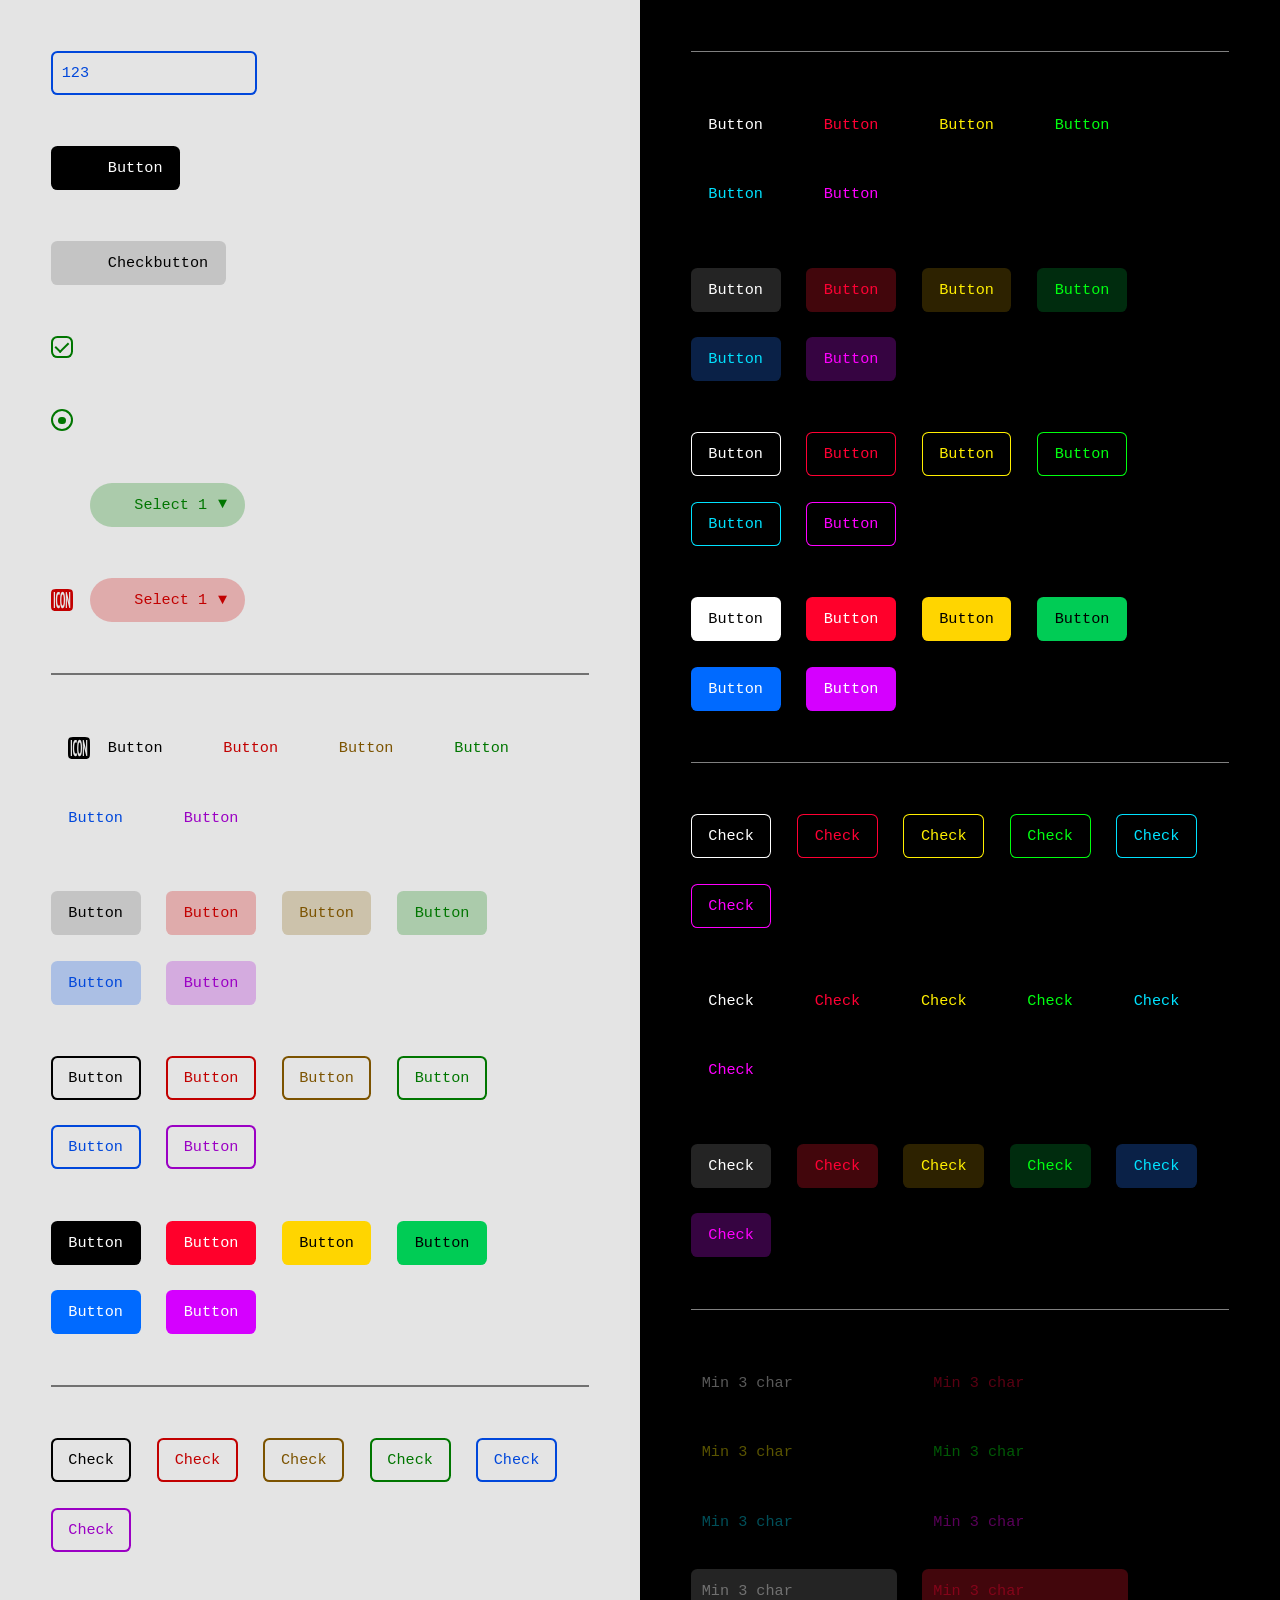
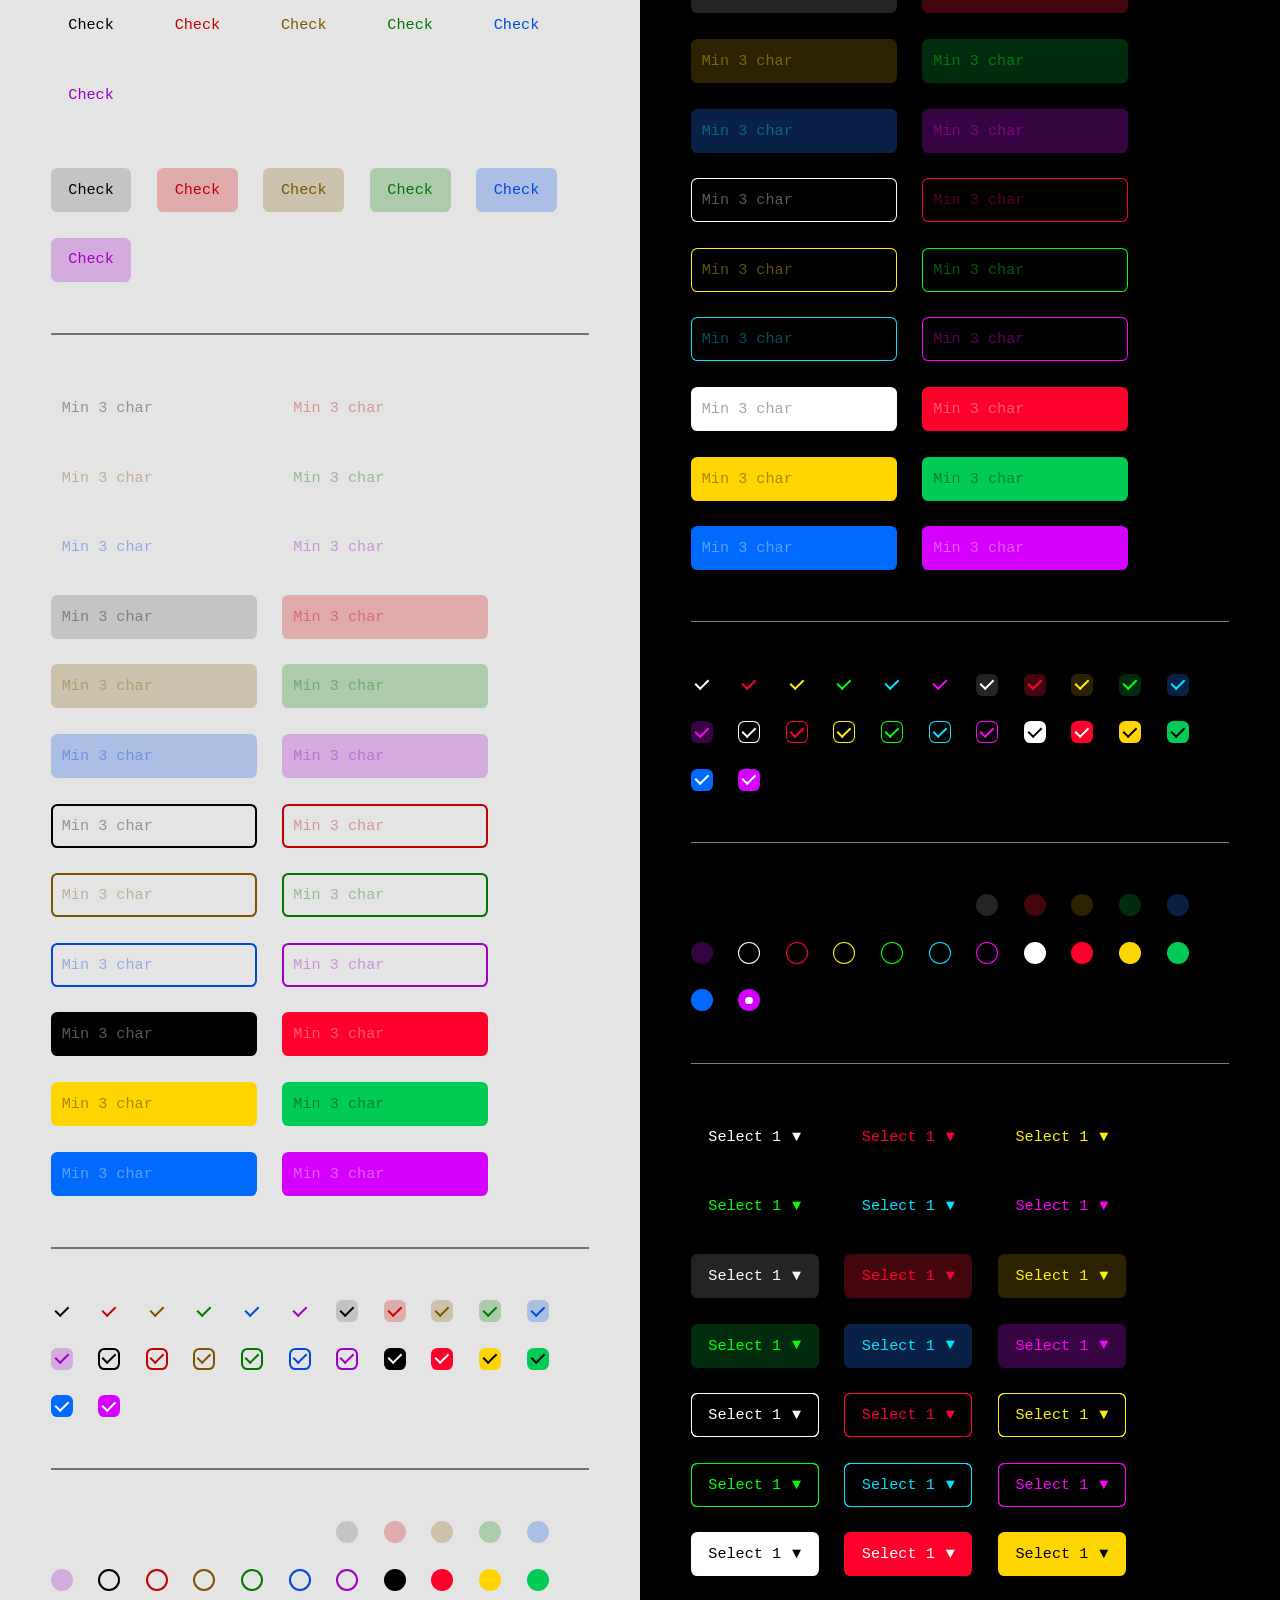
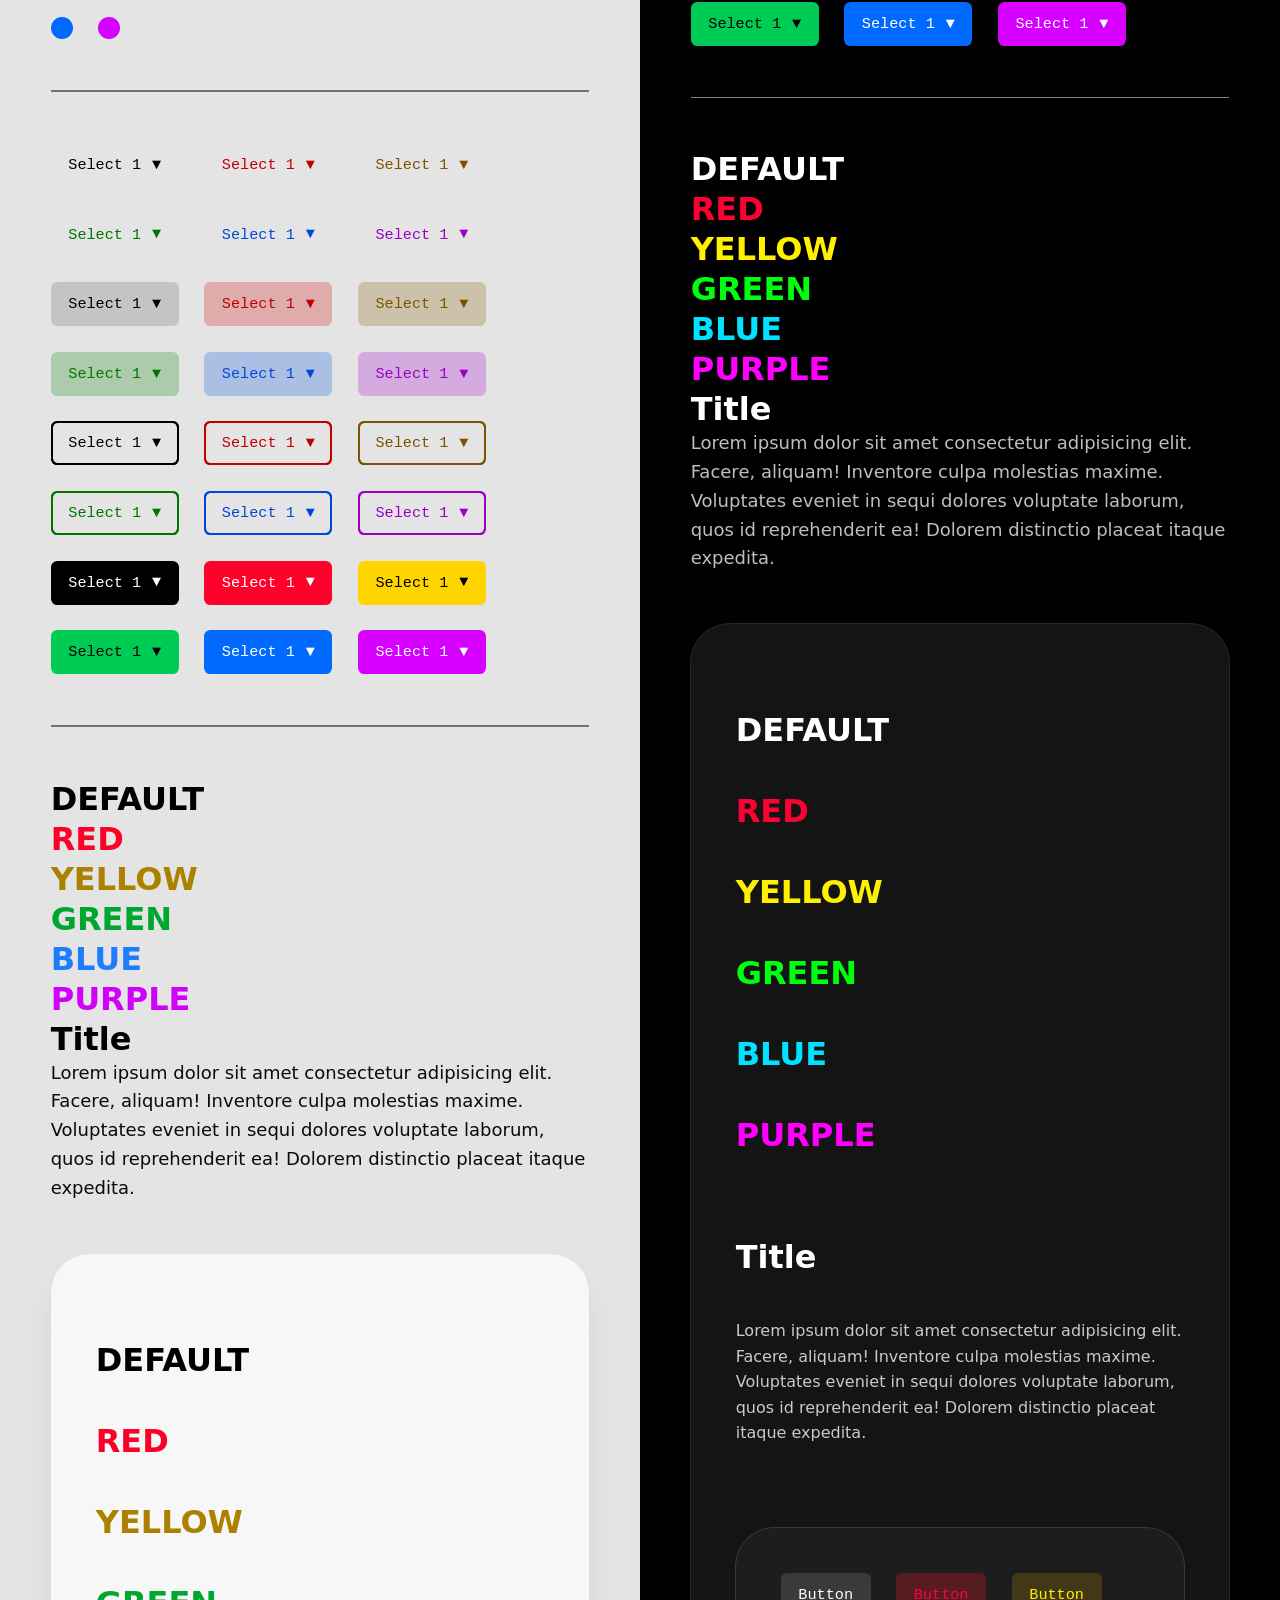
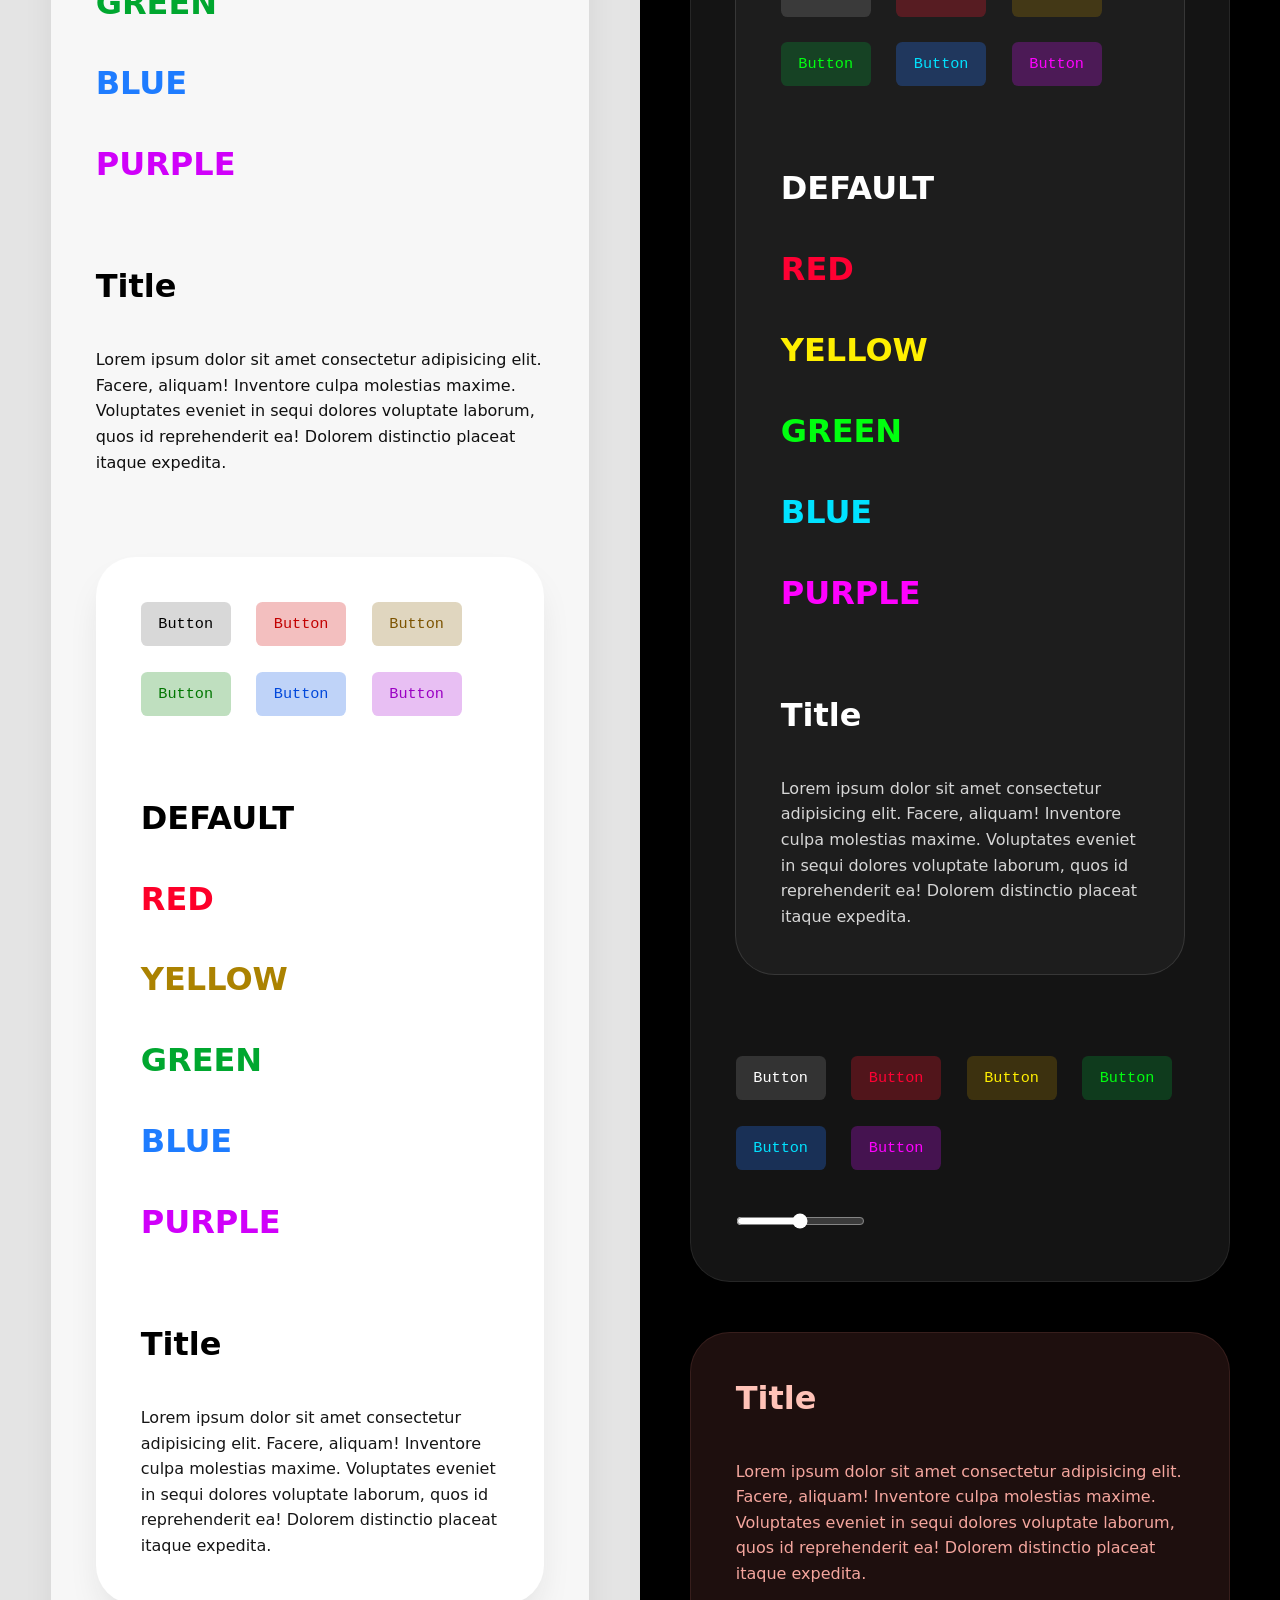
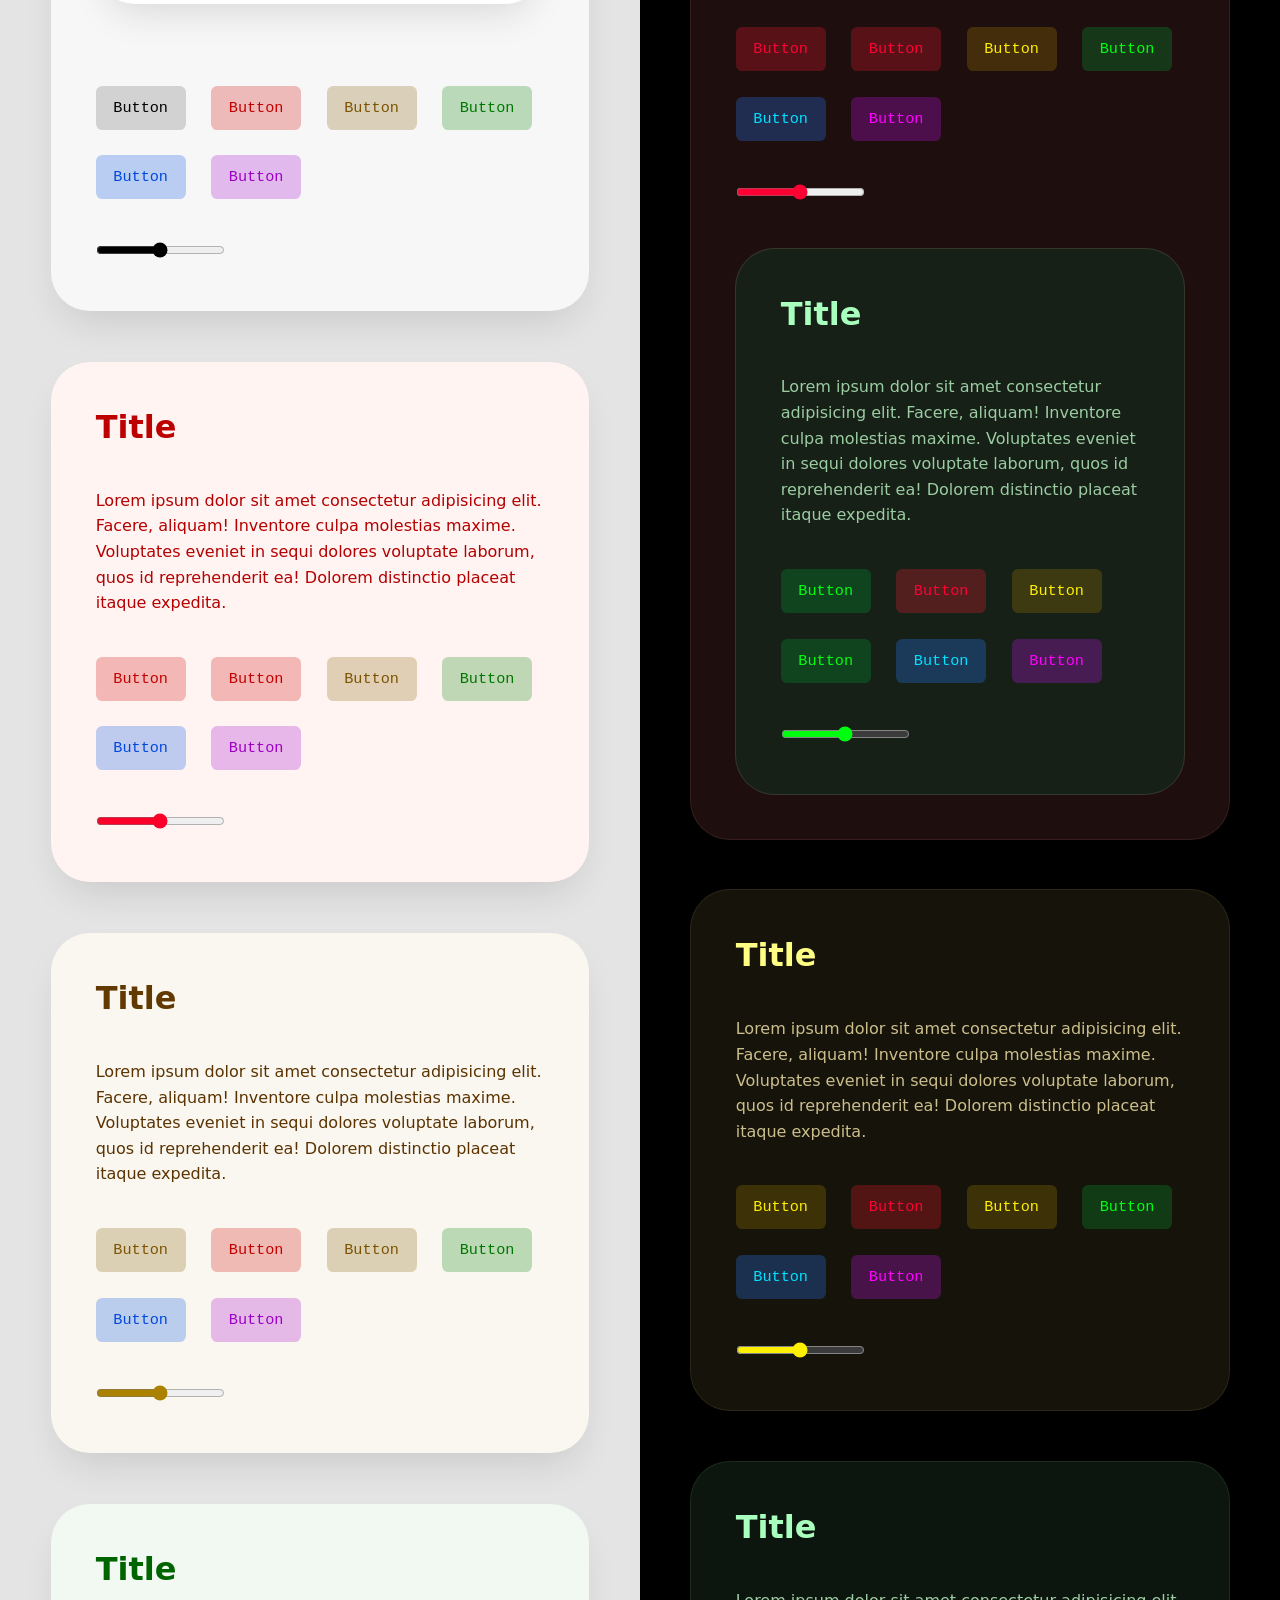
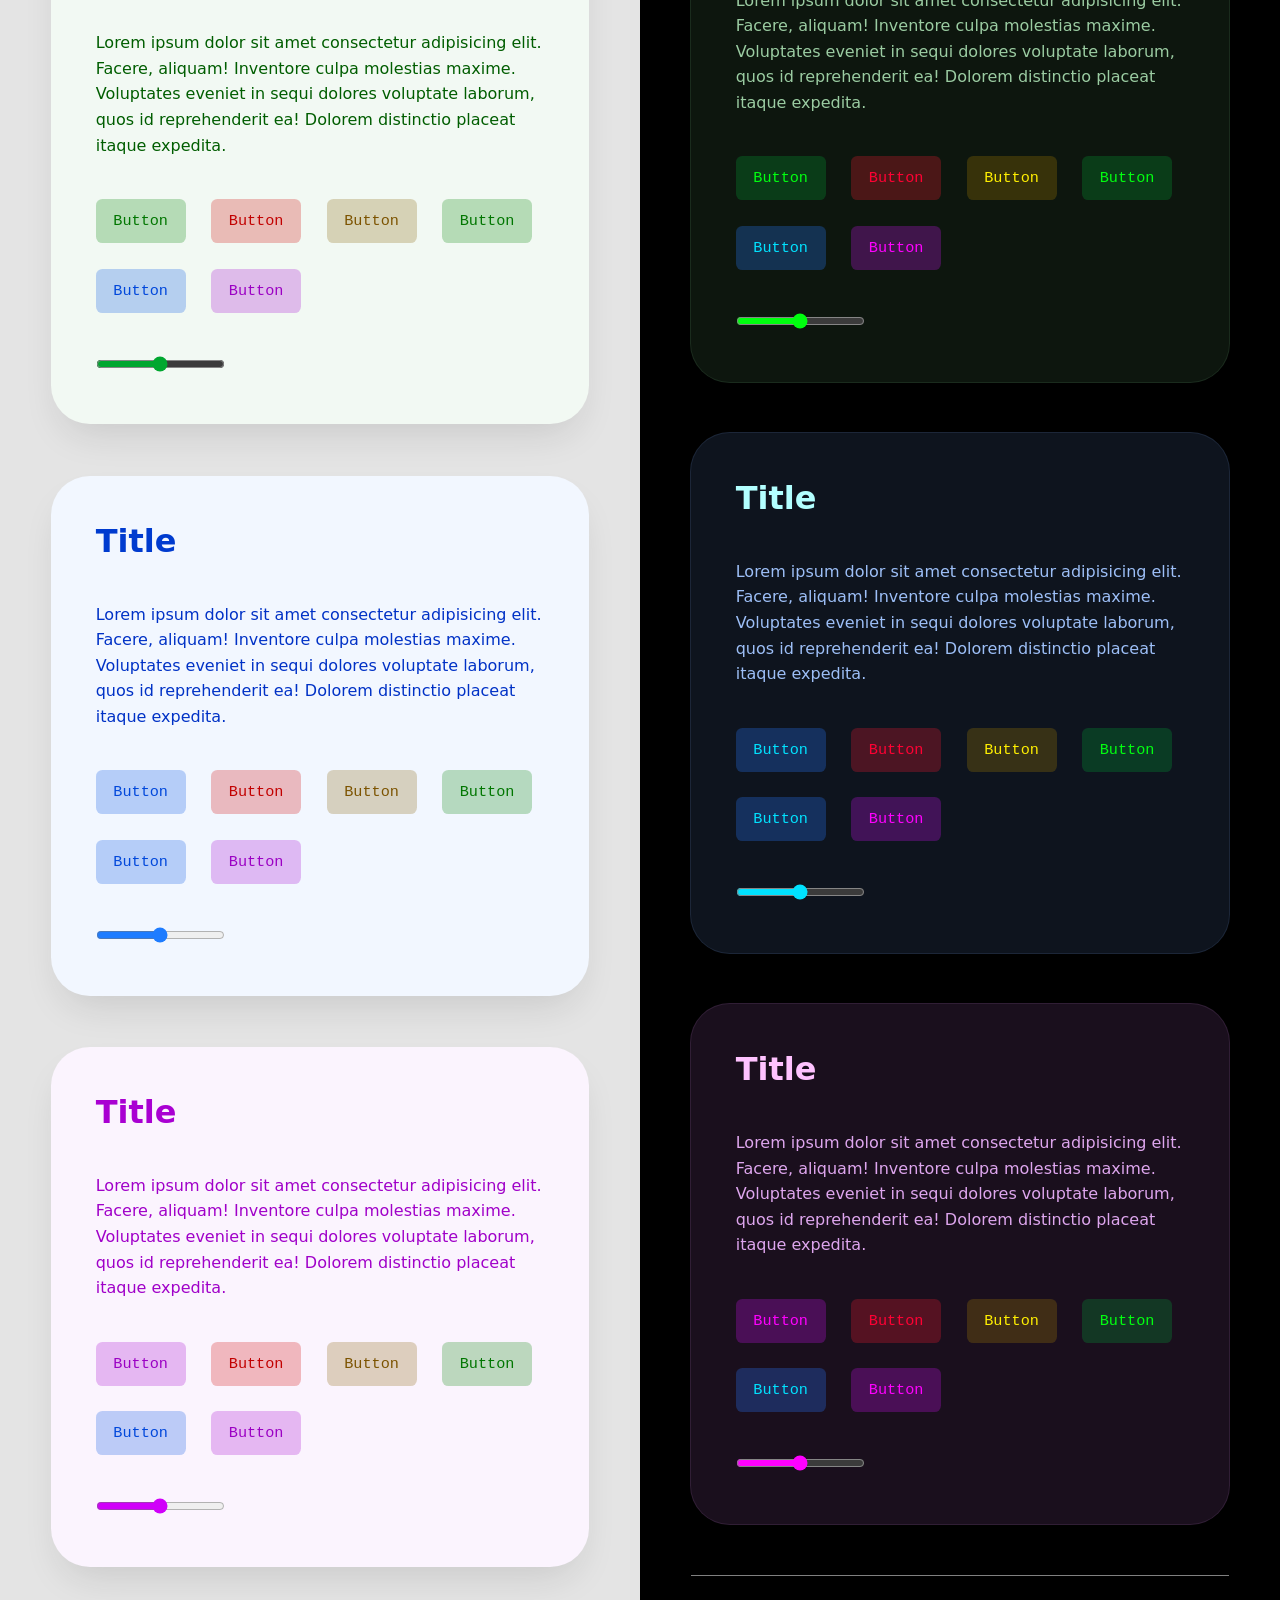
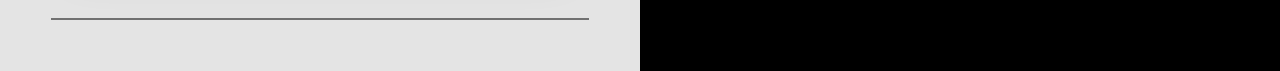
==== commit 42102dd1: "_" ====
--- a/favicon.ico/index.html
+++ b/favicon.ico/index.html
@@ -1 +1 @@
-<!DOCTYPE html><meta name="robots" content="noindex"><html class="html"><head><meta charset="utf-8"><meta name="viewport" content="width=device-width"><title>345 </title><style> * { box-sizing: border-box; } body { min-height: 100vh; display: flex; margin: 0; align-items: stretch; } html { font-family: System-ui; line-height: 1.6; } .container { padding: var(--padding-l); background-color: var(--surface-color); display: flex; flex-direction: column; flex-grow: 1; gap: 2rlh; align-items: start; } .container__item { display: flex; flex-wrap: wrap; gap: 1rlh; } h1, h2, h3, h4, h5, h6 { font-weight: var(--font-weight-title); } h3 { font-size: 2rem; line-height: 1.25; color: var(--accent-color); } h2 { margin-top: 2rlh; } hr { align-self: stretch; border: none; background-color: canvasText; height: var(--border-width); opacity: 0.5; } p { margin-block: var(--gap-m); } </style> <link rel="stylesheet" href="https://synchronizer.github.io/algo-colors/style.css"> </head><body class="body"><div class="container"><input type="text" class="control control_type_input control_variant_outline" data-color="blue" value="123"/><button class="control control_type_button control_variant_fill" ><span class="control__icon" style="mask-image: url(https://upload.wikimedia.org/wikipedia/commons/thumb/4/4f/SVG_Logo.svg/1920px-SVG_Logo.svg.png);"></span>Button</button><label class="control control_type_checkbutton" ><input type="checkbox" class="control__input"><span class="control__icon" style="mask-image: url(https://upload.wikimedia.org/wikipedia/commons/thumb/4/4f/SVG_Logo.svg/1920px-SVG_Logo.svg.png);"></span> Checkbutton </label><input type="checkbox" class="control control_type_checkbox control_variant_outline" data-color="green" checked="1"></input><input type="radio" class="control control_type_radio control_variant_outline" data-color="green" checked="1"></input><div class="control control_type_select control_shape_pill control__select-wrapper" data-color="green"><span class="control__icon" style="mask-image: url(https://upload.wikimedia.org/wikipedia/commons/thumb/4/4f/SVG_Logo.svg/1920px-SVG_Logo.svg.png);"></span><select class="control control_type_select control_shape_pill" ><option class="select__option" > Select 1 </option><option class="select__option" > Select 2 </option><option class="select__option" > Select 3 </option></select></div><div class="control control__select-wrapper" data-color="red"><span class="control__icon"></span><select name="" id="" class="control control_type_select control_shape_pill"><option value="">Select 1</option><option value="">Select 2</option><option value="">Select 3</option></select></div><hr><div class="container__item"><button class="control control_type_button control_variant_ghost"><span class="control__icon"></span>Button</button><button class="control control_type_button control_variant_ghost control_color_red" data-color="red">Button</button><button class="control control_type_button control_variant_ghost control_color_yellow" data-color="yellow">Button</button><button class="control control_type_button control_variant_ghost control_color_green" data-color="green">Button</button><button class="control control_type_button control_variant_ghost control_color_blue" data-color="blue">Button</button><button class="control control_type_button control_variant_ghost control_color_purple" data-color="purple">Button</button></div><div class="container__item"><button class="control control_type_button">Button</button><button class="control control_type_button control_color_red" data-color="red">Button</button><button class="control control_type_button control_color_yellow" data-color="yellow">Button</button><button class="control control_type_button control_color_green" data-color="green">Button</button><button class="control control_type_button control_color_blue" data-color="blue">Button</button><button class="control control_type_button control_color_purple" data-color="purple">Button</button></div><div class="container__item"><button class="control control_type_button control_variant_outline">Button</button><button class="control control_type_button control_variant_outline control_color_red" data-color="red">Button</button><button class="control control_type_button control_variant_outline control_color_yellow" data-color="yellow">Button</button><button class="control control_type_button control_variant_outline control_color_green" data-color="green">Button</button><button class="control control_type_button control_variant_outline control_color_blue" data-color="blue">Button</button><button class="control control_type_button control_variant_outline control_color_purple" data-color="purple">Button</button></div><div class="container__item"><button class="control control_type_button control_variant_fill">Button</button><button class="control control_type_button control_variant_fill control_color_red" data-color="red">Button</button><button class="control control_type_button control_variant_fill control_color_yellow" data-color="yellow">Button</button><button class="control control_type_button control_variant_fill control_color_green" data-color="green">Button</button><button class="control control_type_button control_variant_fill control_color_blue" data-color="blue">Button</button><button class="control control_type_button control_variant_fill control_color_purple" data-color="purple">Button</button></div><hr><div class="container__item"><label class="control control_type_checkbutton control_variant_outline"><input type="checkbox" class="control__input"> Check </label><label class="control control_type_checkbutton control_variant_outline control_color_red" data-color="red"><input type="checkbox" class="control__input"> Check </label><label class="control control_type_checkbutton control_variant_outline control_color_yellow" data-color="yellow"><input type="checkbox" class="control__input"> Check </label><label class="control control_type_checkbutton control_variant_outline control_color_green" data-color="green"><input type="checkbox" class="control__input"> Check </label><label class="control control_type_checkbutton control_variant_outline control_color_blue" data-color="blue"><input type="checkbox" class="control__input"> Check </label><label class="control control_type_checkbutton control_variant_outline control_color_purple" data-color="purple"><input type="checkbox" class="control__input"> Check </label></div><div class="container__item"><label class="control control_type_checkbutton control_variant_ghost"><input type="checkbox" class="control__input"> Check </label><label class="control control_type_checkbutton control_variant_ghost control_color_red" data-color="red"><input type="checkbox" class="control__input"> Check </label><label class="control control_type_checkbutton control_variant_ghost control_color_yellow" data-color="yellow"><input type="checkbox" class="control__input"> Check </label><label class="control control_type_checkbutton control_variant_ghost control_color_green" data-color="green"><input type="checkbox" class="control__input"> Check </label><label class="control control_type_checkbutton control_variant_ghost control_color_blue" data-color="blue"><input type="checkbox" class="control__input"> Check </label><label class="control control_type_checkbutton control_variant_ghost control_color_purple" data-color="purple"><input type="checkbox" class="control__input"> Check </label></div><div class="container__item"><label class="control control_type_checkbutton"><input type="checkbox" class="control__input"> Check </label><label class="control control_type_checkbutton control_color_red" data-color="red"><input type="checkbox" class="control__input"> Check </label><label class="control control_type_checkbutton control_color_yellow" data-color="yellow"><input type="checkbox" class="control__input"> Check </label><label class="control control_type_checkbutton control_color_green" data-color="green"><input type="checkbox" class="control__input"> Check </label><label class="control control_type_checkbutton control_color_blue" data-color="blue"><input type="checkbox" class="control__input"> Check </label><label class="control control_type_checkbutton control_color_purple" data-color="purple"><input type="checkbox" class="control__input"> Check </label></div><hr><div class="container__item"><input type="text" placeholder="Min 3 char" minlength="3" minlength="3" required checked class="control control_type_input control_variant_ghost"><input type="text" placeholder="Min 3 char" minlength="3" minlength="3" required checked class="control control_type_input control_variant_ghost control_color_red" data-color="red"><input type="text" placeholder="Min 3 char" minlength="3" minlength="3" required checked class="control control_type_input control_variant_ghost control_color_yellow" data-color="yellow"><input type="text" placeholder="Min 3 char" minlength="3" minlength="3" required checked class="control control_type_input control_variant_ghost control_color_green" data-color="green"><input type="text" placeholder="Min 3 char" minlength="3" minlength="3" required checked class="control control_type_input control_variant_ghost control_color_blue" data-color="blue"><input type="text" placeholder="Min 3 char" minlength="3" minlength="3" required checked class="control control_type_input control_variant_ghost control_color_purple" data-color="purple"><input type="text" placeholder="Min 3 char" minlength="3" minlength="3" required checked class="control control_type_input"><input type="text" placeholder="Min 3 char" minlength="3" minlength="3" required checked class="control control_type_input" data-color="red"><input type="text" placeholder="Min 3 char" minlength="3" minlength="3" required checked class="control control_type_input" data-color="yellow"><input type="text" placeholder="Min 3 char" minlength="3" minlength="3" required checked class="control control_type_input" data-color="green"><input type="text" placeholder="Min 3 char" minlength="3" minlength="3" required checked class="control control_type_input" data-color="blue"><input type="text" placeholder="Min 3 char" minlength="3" minlength="3" required checked class="control control_type_input" data-color="purple"><input type="text" placeholder="Min 3 char" minlength="3" minlength="3" required checked class="control control_type_input control_variant_outline"><input type="text" placeholder="Min 3 char" minlength="3" minlength="3" required checked class="control control_type_input control_variant_outline control_color_red" data-color="red"><input type="text" placeholder="Min 3 char" minlength="3" minlength="3" required checked class="control control_type_input control_variant_outline control_color_yellow" data-color="yellow"><input type="text" placeholder="Min 3 char" minlength="3" minlength="3" required checked class="control control_type_input control_variant_outline control_color_green" data-color="green"><input type="text" placeholder="Min 3 char" minlength="3" minlength="3" required checked class="control control_type_input control_variant_outline control_color_blue" data-color="blue"><input type="text" placeholder="Min 3 char" minlength="3" minlength="3" required checked class="control control_type_input control_variant_outline control_color_purple" data-color="purple"><input type="text" placeholder="Min 3 char" minlength="3" minlength="3" required checked class="control control_type_input control_variant_fill"><input type="text" placeholder="Min 3 char" minlength="3" minlength="3" required checked class="control control_type_input control_variant_fill control_color_red" data-color="red"><input type="text" placeholder="Min 3 char" minlength="3" minlength="3" required checked class="control control_type_input control_variant_fill control_color_yellow" data-color="yellow"><input type="text" placeholder="Min 3 char" minlength="3" minlength="3" required checked class="control control_type_input control_variant_fill control_color_green" data-color="green"><input type="text" placeholder="Min 3 char" minlength="3" minlength="3" required checked class="control control_type_input control_variant_fill control_color_blue" data-color="blue"><input type="text" placeholder="Min 3 char" minlength="3" minlength="3" required checked class="control control_type_input control_variant_fill control_color_purple" data-color="purple"></div><hr><div class="container__item"><input type="checkbox" checked class="control control_type_checkbox control_variant_ghost"><input type="checkbox" checked class="control control_type_checkbox control_variant_ghost control_color_red" data-color="red"><input type="checkbox" checked class="control control_type_checkbox control_variant_ghost control_color_yellow" data-color="yellow"><input type="checkbox" checked class="control control_type_checkbox control_variant_ghost control_color_green" data-color="green"><input type="checkbox" checked class="control control_type_checkbox control_variant_ghost control_color_blue" data-color="blue"><input type="checkbox" checked class="control control_type_checkbox control_variant_ghost control_color_purple" data-color="purple"><input type="checkbox" checked class="control control_type_checkbox"><input type="checkbox" checked class="control control_type_checkbox" data-color="red"><input type="checkbox" checked class="control control_type_checkbox" data-color="yellow"><input type="checkbox" checked class="control control_type_checkbox" data-color="green"><input type="checkbox" checked class="control control_type_checkbox" data-color="blue"><input type="checkbox" checked class="control control_type_checkbox" data-color="purple"><input type="checkbox" checked class="control control_type_checkbox control_variant_outline"><input type="checkbox" checked class="control control_type_checkbox control_variant_outline control_color_red" data-color="red"><input type="checkbox" checked class="control control_type_checkbox control_variant_outline control_color_yellow" data-color="yellow"><input type="checkbox" checked class="control control_type_checkbox control_variant_outline control_color_green" data-color="green"><input type="checkbox" checked class="control control_type_checkbox control_variant_outline control_color_blue" data-color="blue"><input type="checkbox" checked class="control control_type_checkbox control_variant_outline control_color_purple" data-color="purple"><input type="checkbox" checked class="control control_type_checkbox control_variant_fill"><input type="checkbox" checked class="control control_type_checkbox control_variant_fill control_color_red" data-color="red"><input type="checkbox" checked class="control control_type_checkbox control_variant_fill control_color_yellow" data-color="yellow"><input type="checkbox" checked class="control control_type_checkbox control_variant_fill control_color_green" data-color="green"><input type="checkbox" checked class="control control_type_checkbox control_variant_fill control_color_blue" data-color="blue"><input type="checkbox" checked class="control control_type_checkbox control_variant_fill control_color_purple" data-color="purple"></div><hr><div class="container__item"><input type="radio" name="radio" checked class="control control_type_radio control_variant_ghost"><input type="radio" name="radio" checked class="control control_type_radio control_variant_ghost control_color_red" data-color="red"><input type="radio" name="radio" checked class="control control_type_radio control_variant_ghost control_color_yellow" data-color="yellow"><input type="radio" name="radio" checked class="control control_type_radio control_variant_ghost control_color_green" data-color="green"><input type="radio" name="radio" checked class="control control_type_radio control_variant_ghost control_color_blue" data-color="blue"><input type="radio" name="radio" checked class="control control_type_radio control_variant_ghost control_color_purple" data-color="purple"><input type="radio" name="radio" checked class="control control_type_radio"><input type="radio" name="radio" checked class="control control_type_radio" data-color="red"><input type="radio" name="radio" checked class="control control_type_radio" data-color="yellow"><input type="radio" name="radio" checked class="control control_type_radio" data-color="green"><input type="radio" name="radio" checked class="control control_type_radio" data-color="blue"><input type="radio" name="radio" checked class="control control_type_radio" data-color="purple"><input type="radio" name="radio" checked class="control control_type_radio control_variant_outline"><input type="radio" name="radio" checked class="control control_type_radio control_variant_outline control_color_red" data-color="red"><input type="radio" name="radio" checked class="control control_type_radio control_variant_outline control_color_yellow" data-color="yellow"><input type="radio" name="radio" checked class="control control_type_radio control_variant_outline control_color_green" data-color="green"><input type="radio" name="radio" checked class="control control_type_radio control_variant_outline control_color_blue" data-color="blue"><input type="radio" name="radio" checked class="control control_type_radio control_variant_outline control_color_purple" data-color="purple"><input type="radio" name="radio" checked class="control control_type_radio control_variant_fill"><input type="radio" name="radio" checked class="control control_type_radio control_variant_fill control_color_red" data-color="red"><input type="radio" name="radio" checked class="control control_type_radio control_variant_fill control_color_yellow" data-color="yellow"><input type="radio" name="radio" checked class="control control_type_radio control_variant_fill control_color_green" data-color="green"><input type="radio" name="radio" checked class="control control_type_radio control_variant_fill control_color_blue" data-color="blue"><input type="radio" name="radio" checked class="control control_type_radio control_variant_fill control_color_purple" data-color="purple"></div><hr><div class="container__item"><div class="control control__select-wrapper control_variant_ghost"><select name="" id="" class="control control_type_select control_variant_ghost"><option value="">Select 1</option><option value="">Select 2</option><option value="">Select 3</option></select></div><div class="control control__select-wrapper control_variant_ghost" data-color="red"><select name="" id="" class="control control_type_select control_variant_ghost"><option value="">Select 1</option><option value="">Select 2</option><option value="">Select 3</option></select></div><div class="control control__select-wrapper control_variant_ghost" data-color="yellow"><select name="" id="" class="control control_type_select control_variant_ghost"><option value="">Select 1</option><option value="">Select 2</option><option value="">Select 3</option></select></div><div class="control control__select-wrapper control_variant_ghost" data-color="green"><select name="" id="" class="control control_type_select control_variant_ghost"><option value="">Select 1</option><option value="">Select 2</option><option value="">Select 3</option></select></div><div class="control control__select-wrapper control_variant_ghost" data-color="blue"><select name="" id="" class="control control_type_select control_variant_ghost"><option value="">Select 1</option><option value="">Select 2</option><option value="">Select 3</option></select></div><div class="control control__select-wrapper control_variant_ghost" data-color="purple"><select name="" id="" class="control control_type_select control_variant_ghost"><option value="">Select 1</option><option value="">Select 2</option><option value="">Select 3</option></select></div><div class="control control__select-wrapper"><select name="" id="" class="control control_type_select"><option value="">Select 1</option><option value="">Select 2</option><option value="">Select 3</option></select></div><div class="control control__select-wrapper" data-color="red"><select name="" id="" class="control control_type_select"><option value="">Select 1</option><option value="">Select 2</option><option value="">Select 3</option></select></div><div class="control control__select-wrapper" data-color="yellow"><select name="" id="" class="control control_type_select"><option value="">Select 1</option><option value="">Select 2</option><option value="">Select 3</option></select></div><div class="control control__select-wrapper" data-color="green"><select name="" id="" class="control control_type_select"><option value="">Select 1</option><option value="">Select 2</option><option value="">Select 3</option></select></div><div class="control control__select-wrapper" data-color="blue"><select name="" id="" class="control control_type_select"><option value="">Select 1</option><option value="">Select 2</option><option value="">Select 3</option></select></div><div class="control control__select-wrapper control_type_select" data-color="purple"><select name="" id="" class="control control_type_select"><option value="">Select 1</option><option value="">Select 2</option><option value="">Select 3</option></select></div><div class="control control__select-wrapper control_variant_outline"><select name="" id="" class="control control_type_select control_variant_outline"><option value="">Select 1</option><option value="">Select 2</option><option value="">Select 3</option></select></div><div class="control control__select-wrapper control_variant_outline" data-color="red"><select name="" id="" class="control control_type_select control_variant_outline"><option value="">Select 1</option><option value="">Select 2</option><option value="">Select 3</option></select></div><div class="control control__select-wrapper control_variant_outline" data-color="yellow"><select name="" id="" class="control control_type_select control_variant_outline"><option value="">Select 1</option><option value="">Select 2</option><option value="">Select 3</option></select></div><div class="control control__select-wrapper control_variant_outline" data-color="green"><select name="" id="" class="control control_type_select control_variant_outline"><option value="">Select 1</option><option value="">Select 2</option><option value="">Select 3</option></select></div><div class="control control__select-wrapper control_variant_outline" data-color="blue"><select name="" id="" class="control control_type_select control_variant_outline"><option value="">Select 1</option><option value="">Select 2</option><option value="">Select 3</option></select></div><div class="control control__select-wrapper control_variant_outline" data-color="purple"><select name="" id="" class="control control_type_select control_variant_outline"><option value="">Select 1</option><option value="">Select 2</option><option value="">Select 3</option></select></div><div class="control control__select-wrapper control_variant_fill"><select name="" id="" class="control control_type_select control_variant_fill"><option value="">Select 1</option><option value="">Select 2</option><option value="">Select 3</option></select></div><div class="control control__select-wrapper control_variant_fill" data-color="red"><select name="" id="" class="control control_type_select control_variant_fill"><option value="">Select 1</option><option value="">Select 2</option><option value="">Select 3</option></select></div><div class="control control__select-wrapper control_variant_fill" data-color="yellow"><select name="" id="" class="control control_type_select control_variant_fill"><option value="">Select 1</option><option value="">Select 2</option><option value="">Select 3</option></select></div><div class="control control__select-wrapper control_variant_fill" data-color="green"><select name="" id="" class="control control_type_select control_variant_fill"><option value="">Select 1</option><option value="">Select 2</option><option value="">Select 3</option></select></div><div class="control control__select-wrapper control_variant_fill" data-color="blue"><select name="" id="" class="control control_type_select control_variant_fill"><option value="">Select 1</option><option value="">Select 2</option><option value="">Select 3</option></select></div><div class="control control__select-wrapper control_variant_fill" data-color="purple"><select name="" id="" class="control control_type_select control_variant_fill"><option value="">Select 1</option><option value="">Select 2</option><option value="">Select 3</option></select></div></div><hr><div><p><h3>DEFAULT</h3><h3 data-color="red">RED</h3><h3 data-color="yellow">YELLOW</h3><h3 data-color="green">GREEN</h3><h3 data-color="blue">BLUE</h3><h3 data-color="purple">PURPLE</h3></p><h3 class="surface__title">Title</h3><p> Lorem ipsum dolor sit amet consectetur adipisicing elit. Facere, aliquam! Inventore culpa molestias maxime. Voluptates eveniet in sequi dolores voluptate laborum, quos id reprehenderit ea! Dolorem distinctio placeat itaque expedita. </p></div><div class="surface" data-layer="1"><p><h3>DEFAULT</h3><h3 data-color="red">RED</h3><h3 data-color="yellow">YELLOW</h3><h3 data-color="green">GREEN</h3><h3 data-color="blue">BLUE</h3><h3 data-color="purple">PURPLE</h3></p><h3 class="surface__title">Title</h3><p> Lorem ipsum dolor sit amet consectetur adipisicing elit. Facere, aliquam! Inventore culpa molestias maxime. Voluptates eveniet in sequi dolores voluptate laborum, quos id reprehenderit ea! Dolorem distinctio placeat itaque expedita. </p><p><div class="surface" data-layer="2"><div class="container__item"><button class="control control_type_button control_color_default">Button</button><button class="control control_type_button control_color_red" data-color="red">Button</button><button class="control control_type_button control_color_yellow" data-color="yellow">Button</button><button class="control control_type_button control_color_green" data-color="green">Button</button><button class="control control_type_button control_color_blue" data-color="blue">Button</button><button class="control control_type_button control_color_purple" data-color="purple">Button</button></div><p><h3>DEFAULT</h3><h3 data-color="red">RED</h3><h3 data-color="yellow">YELLOW</h3><h3 data-color="green">GREEN</h3><h3 data-color="blue">BLUE</h3><h3 data-color="purple">PURPLE</h3></p><h3 class="surface__title">Title</h3><p> Lorem ipsum dolor sit amet consectetur adipisicing elit. Facere, aliquam! Inventore culpa molestias maxime. Voluptates eveniet in sequi dolores voluptate laborum, quos id reprehenderit ea! Dolorem distinctio placeat itaque expedita. </p></div></p><div class="container__item"><button class="control control_type_button control_color_default">Button</button><button class="control control_type_button control_color_red" data-color="red">Button</button><button class="control control_type_button control_color_yellow" data-color="yellow">Button</button><button class="control control_type_button control_color_green" data-color="green">Button</button><button class="control control_type_button control_color_blue" data-color="blue">Button</button><button class="control control_type_button control_color_purple" data-color="purple">Button</button></div><p><input type="range" name="" id=""></p></div><div class="surface" data-layer="1" data-color="red"><h3 class="surface__title">Title</h3><p> Lorem ipsum dolor sit amet consectetur adipisicing elit. Facere, aliquam! Inventore culpa molestias maxime. Voluptates eveniet in sequi dolores voluptate laborum, quos id reprehenderit ea! Dolorem distinctio placeat itaque expedita. </p><div class="container__item"><button class="control control_type_button control_color_default">Button</button><button class="control control_type_button control_color_red" data-color="red">Button</button><button class="control control_type_button control_color_yellow" data-color="yellow">Button</button><button class="control control_type_button control_color_green" data-color="green">Button</button><button class="control control_type_button control_color_blue" data-color="blue">Button</button><button class="control control_type_button control_color_purple" data-color="purple">Button</button></div><p><input type="range" name="" id=""></p></div><div class="surface" data-layer="1" data-color="yellow"><h3 class="surface__title">Title</h3><p> Lorem ipsum dolor sit amet consectetur adipisicing elit. Facere, aliquam! Inventore culpa molestias maxime. Voluptates eveniet in sequi dolores voluptate laborum, quos id reprehenderit ea! Dolorem distinctio placeat itaque expedita. </p><div class="container__item"><button class="control control_type_button control_color_default">Button</button><button class="control control_type_button control_color_red" data-color="red">Button</button><button class="control control_type_button control_color_yellow" data-color="yellow">Button</button><button class="control control_type_button control_color_green" data-color="green">Button</button><button class="control control_type_button control_color_blue" data-color="blue">Button</button><button class="control control_type_button control_color_purple" data-color="purple">Button</button></div><p><input type="range" name="" id=""></p></div><div class="surface" data-layer="1" data-color="green"><h3 class="surface__title">Title</h3><p> Lorem ipsum dolor sit amet consectetur adipisicing elit. Facere, aliquam! Inventore culpa molestias maxime. Voluptates eveniet in sequi dolores voluptate laborum, quos id reprehenderit ea! Dolorem distinctio placeat itaque expedita. </p><div class="container__item"><button class="control control_type_button control_color_default">Button</button><button class="control control_type_button control_color_red" data-color="red">Button</button><button class="control control_type_button control_color_yellow" data-color="yellow">Button</button><button class="control control_type_button control_color_green" data-color="green">Button</button><button class="control control_type_button control_color_blue" data-color="blue">Button</button><button class="control control_type_button control_color_purple" data-color="purple">Button</button></div><p><input type="range" name="" id=""></p></div><div class="surface" data-layer="1" data-color="blue"><h3 class="surface__title">Title</h3><p> Lorem ipsum dolor sit amet consectetur adipisicing elit. Facere, aliquam! Inventore culpa molestias maxime. Voluptates eveniet in sequi dolores voluptate laborum, quos id reprehenderit ea! Dolorem distinctio placeat itaque expedita. </p><div class="container__item"><button class="control control_type_button control_color_default">Button</button><button class="control control_type_button control_color_red" data-color="red">Button</button><button class="control control_type_button control_color_yellow" data-color="yellow">Button</button><button class="control control_type_button control_color_green" data-color="green">Button</button><button class="control control_type_button control_color_blue" data-color="blue">Button</button><button class="control control_type_button control_color_purple" data-color="purple">Button</button></div><p><input type="range" name="" id=""></p></div><div class="surface" data-layer="1" data-color="purple"><h3 class="surface__title">Title</h3><p> Lorem ipsum dolor sit amet consectetur adipisicing elit. Facere, aliquam! Inventore culpa molestias maxime. Voluptates eveniet in sequi dolores voluptate laborum, quos id reprehenderit ea! Dolorem distinctio placeat itaque expedita. </p><div class="container__item"><button class="control control_type_button control_color_default">Button</button><button class="control control_type_button control_color_red" data-color="red">Button</button><button class="control control_type_button control_color_yellow" data-color="yellow">Button</button><button class="control control_type_button control_color_green" data-color="green">Button</button><button class="control control_type_button control_color_blue" data-color="blue">Button</button><button class="control control_type_button control_color_purple" data-color="purple">Button</button></div><p><input type="range" name="" id=""></p></div><hr></div><div class="container" data-color-scheme="dark"><hr><div class="container__item"><button class="control control_type_button control_variant_ghost">Button</button><button class="control control_type_button control_variant_ghost control_color_red" data-color="red">Button</button><button class="control control_type_button control_variant_ghost control_color_yellow" data-color="yellow">Button</button><button class="control control_type_button control_variant_ghost control_color_green" data-color="green">Button</button><button class="control control_type_button control_variant_ghost control_color_blue" data-color="blue">Button</button><button class="control control_type_button control_variant_ghost control_color_purple" data-color="purple">Button</button></div><div class="container__item"><button class="control control_type_button">Button</button><button class="control control_type_button control_color_red" data-color="red">Button</button><button class="control control_type_button control_color_yellow" data-color="yellow">Button</button><button class="control control_type_button control_color_green" data-color="green">Button</button><button class="control control_type_button control_color_blue" data-color="blue">Button</button><button class="control control_type_button control_color_purple" data-color="purple">Button</button></div><div class="container__item"><button class="control control_type_button control_variant_outline">Button</button><button class="control control_type_button control_variant_outline control_color_red" data-color="red">Button</button><button class="control control_type_button control_variant_outline control_color_yellow" data-color="yellow">Button</button><button class="control control_type_button control_variant_outline control_color_green" data-color="green">Button</button><button class="control control_type_button control_variant_outline control_color_blue" data-color="blue">Button</button><button class="control control_type_button control_variant_outline control_color_purple" data-color="purple">Button</button></div><div class="container__item"><button class="control control_type_button control_variant_fill">Button</button><button class="control control_type_button control_variant_fill control_color_red" data-color="red">Button</button><button class="control control_type_button control_variant_fill control_color_yellow" data-color="yellow">Button</button><button class="control control_type_button control_variant_fill control_color_green" data-color="green">Button</button><button class="control control_type_button control_variant_fill control_color_blue" data-color="blue">Button</button><button class="control control_type_button control_variant_fill control_color_purple" data-color="purple">Button</button></div><hr><div class="container__item"><label class="control control_type_checkbutton control_variant_outline"><input type="checkbox" class="control__input"> Check </label><label class="control control_type_checkbutton control_variant_outline control_color_red" data-color="red"><input type="checkbox" class="control__input"> Check </label><label class="control control_type_checkbutton control_variant_outline control_color_yellow" data-color="yellow"><input type="checkbox" class="control__input"> Check </label><label class="control control_type_checkbutton control_variant_outline control_color_green" data-color="green"><input type="checkbox" class="control__input"> Check </label><label class="control control_type_checkbutton control_variant_outline control_color_blue" data-color="blue"><input type="checkbox" class="control__input"> Check </label><label class="control control_type_checkbutton control_variant_outline control_color_purple" data-color="purple"><input type="checkbox" class="control__input"> Check </label></div><div class="container__item"><label class="control control_type_checkbutton control_variant_ghost"><input type="checkbox" class="control__input"> Check </label><label class="control control_type_checkbutton control_variant_ghost control_color_red" data-color="red"><input type="checkbox" class="control__input"> Check </label><label class="control control_type_checkbutton control_variant_ghost control_color_yellow" data-color="yellow"><input type="checkbox" class="control__input"> Check </label><label class="control control_type_checkbutton control_variant_ghost control_color_green" data-color="green"><input type="checkbox" class="control__input"> Check </label><label class="control control_type_checkbutton control_variant_ghost control_color_blue" data-color="blue"><input type="checkbox" class="control__input"> Check </label><label class="control control_type_checkbutton control_variant_ghost control_color_purple" data-color="purple"><input type="checkbox" class="control__input"> Check </label></div><div class="container__item"><label class="control control_type_checkbutton"><input type="checkbox" class="control__input"> Check </label><label class="control control_type_checkbutton control_color_red" data-color="red"><input type="checkbox" class="control__input"> Check </label><label class="control control_type_checkbutton control_color_yellow" data-color="yellow"><input type="checkbox" class="control__input"> Check </label><label class="control control_type_checkbutton control_color_green" data-color="green"><input type="checkbox" class="control__input"> Check </label><label class="control control_type_checkbutton control_color_blue" data-color="blue"><input type="checkbox" class="control__input"> Check </label><label class="control control_type_checkbutton control_color_purple" data-color="purple"><input type="checkbox" class="control__input"> Check </label></div><hr><div class="container__item"><input type="text" placeholder="Min 3 char" minlength="3" minlength="3" required checked class="control control_type_input control_variant_ghost"><input type="text" placeholder="Min 3 char" minlength="3" minlength="3" required checked class="control control_type_input control_variant_ghost control_color_red" data-color="red"><input type="text" placeholder="Min 3 char" minlength="3" minlength="3" required checked class="control control_type_input control_variant_ghost control_color_yellow" data-color="yellow"><input type="text" placeholder="Min 3 char" minlength="3" minlength="3" required checked class="control control_type_input control_variant_ghost control_color_green" data-color="green"><input type="text" placeholder="Min 3 char" minlength="3" minlength="3" required checked class="control control_type_input control_variant_ghost control_color_blue" data-color="blue"><input type="text" placeholder="Min 3 char" minlength="3" minlength="3" required checked class="control control_type_input control_variant_ghost control_color_purple" data-color="purple"><input type="text" placeholder="Min 3 char" minlength="3" minlength="3" required checked class="control control_type_input"><input type="text" placeholder="Min 3 char" minlength="3" minlength="3" required checked class="control control_type_input" data-color="red"><input type="text" placeholder="Min 3 char" minlength="3" minlength="3" required checked class="control control_type_input" data-color="yellow"><input type="text" placeholder="Min 3 char" minlength="3" minlength="3" required checked class="control control_type_input" data-color="green"><input type="text" placeholder="Min 3 char" minlength="3" minlength="3" required checked class="control control_type_input" data-color="blue"><input type="text" placeholder="Min 3 char" minlength="3" minlength="3" required checked class="control control_type_input" data-color="purple"><input type="text" placeholder="Min 3 char" minlength="3" minlength="3" required checked class="control control_type_input control_variant_outline"><input type="text" placeholder="Min 3 char" minlength="3" minlength="3" required checked class="control control_type_input control_variant_outline control_color_red" data-color="red"><input type="text" placeholder="Min 3 char" minlength="3" minlength="3" required checked class="control control_type_input control_variant_outline control_color_yellow" data-color="yellow"><input type="text" placeholder="Min 3 char" minlength="3" minlength="3" required checked class="control control_type_input control_variant_outline control_color_green" data-color="green"><input type="text" placeholder="Min 3 char" minlength="3" minlength="3" required checked class="control control_type_input control_variant_outline control_color_blue" data-color="blue"><input type="text" placeholder="Min 3 char" minlength="3" minlength="3" required checked class="control control_type_input control_variant_outline control_color_purple" data-color="purple"><input type="text" placeholder="Min 3 char" minlength="3" minlength="3" required checked class="control control_type_input control_variant_fill"><input type="text" placeholder="Min 3 char" minlength="3" minlength="3" required checked class="control control_type_input control_variant_fill control_color_red" data-color="red"><input type="text" placeholder="Min 3 char" minlength="3" minlength="3" required checked class="control control_type_input control_variant_fill control_color_yellow" data-color="yellow"><input type="text" placeholder="Min 3 char" minlength="3" minlength="3" required checked class="control control_type_input control_variant_fill control_color_green" data-color="green"><input type="text" placeholder="Min 3 char" minlength="3" minlength="3" required checked class="control control_type_input control_variant_fill control_color_blue" data-color="blue"><input type="text" placeholder="Min 3 char" minlength="3" minlength="3" required checked class="control control_type_input control_variant_fill control_color_purple" data-color="purple"></div><hr><div class="container__item"><input type="checkbox" checked class="control control_type_checkbox control_variant_ghost"><input type="checkbox" checked class="control control_type_checkbox control_variant_ghost control_color_red" data-color="red"><input type="checkbox" checked class="control control_type_checkbox control_variant_ghost control_color_yellow" data-color="yellow"><input type="checkbox" checked class="control control_type_checkbox control_variant_ghost control_color_green" data-color="green"><input type="checkbox" checked class="control control_type_checkbox control_variant_ghost control_color_blue" data-color="blue"><input type="checkbox" checked class="control control_type_checkbox control_variant_ghost control_color_purple" data-color="purple"><input type="checkbox" checked class="control control_type_checkbox"><input type="checkbox" checked class="control control_type_checkbox" data-color="red"><input type="checkbox" checked class="control control_type_checkbox" data-color="yellow"><input type="checkbox" checked class="control control_type_checkbox" data-color="green"><input type="checkbox" checked class="control control_type_checkbox" data-color="blue"><input type="checkbox" checked class="control control_type_checkbox" data-color="purple"><input type="checkbox" checked class="control control_type_checkbox control_variant_outline"><input type="checkbox" checked class="control control_type_checkbox control_variant_outline control_color_red" data-color="red"><input type="checkbox" checked class="control control_type_checkbox control_variant_outline control_color_yellow" data-color="yellow"><input type="checkbox" checked class="control control_type_checkbox control_variant_outline control_color_green" data-color="green"><input type="checkbox" checked class="control control_type_checkbox control_variant_outline control_color_blue" data-color="blue"><input type="checkbox" checked class="control control_type_checkbox control_variant_outline control_color_purple" data-color="purple"><input type="checkbox" checked class="control control_type_checkbox control_variant_fill"><input type="checkbox" checked class="control control_type_checkbox control_variant_fill control_color_red" data-color="red"><input type="checkbox" checked class="control control_type_checkbox control_variant_fill control_color_yellow" data-color="yellow"><input type="checkbox" checked class="control control_type_checkbox control_variant_fill control_color_green" data-color="green"><input type="checkbox" checked class="control control_type_checkbox control_variant_fill control_color_blue" data-color="blue"><input type="checkbox" checked class="control control_type_checkbox control_variant_fill control_color_purple" data-color="purple"></div><hr><div class="container__item"><input type="radio" name="radio" checked class="control control_type_radio control_variant_ghost"><input type="radio" name="radio" checked class="control control_type_radio control_variant_ghost control_color_red" data-color="red"><input type="radio" name="radio" checked class="control control_type_radio control_variant_ghost control_color_yellow" data-color="yellow"><input type="radio" name="radio" checked class="control control_type_radio control_variant_ghost control_color_green" data-color="green"><input type="radio" name="radio" checked class="control control_type_radio control_variant_ghost control_color_blue" data-color="blue"><input type="radio" name="radio" checked class="control control_type_radio control_variant_ghost control_color_purple" data-color="purple"><input type="radio" name="radio" checked class="control control_type_radio"><input type="radio" name="radio" checked class="control control_type_radio" data-color="red"><input type="radio" name="radio" checked class="control control_type_radio" data-color="yellow"><input type="radio" name="radio" checked class="control control_type_radio" data-color="green"><input type="radio" name="radio" checked class="control control_type_radio" data-color="blue"><input type="radio" name="radio" checked class="control control_type_radio" data-color="purple"><input type="radio" name="radio" checked class="control control_type_radio control_variant_outline"><input type="radio" name="radio" checked class="control control_type_radio control_variant_outline control_color_red" data-color="red"><input type="radio" name="radio" checked class="control control_type_radio control_variant_outline control_color_yellow" data-color="yellow"><input type="radio" name="radio" checked class="control control_type_radio control_variant_outline control_color_green" data-color="green"><input type="radio" name="radio" checked class="control control_type_radio control_variant_outline control_color_blue" data-color="blue"><input type="radio" name="radio" checked class="control control_type_radio control_variant_outline control_color_purple" data-color="purple"><input type="radio" name="radio" checked class="control control_type_radio control_variant_fill"><input type="radio" name="radio" checked class="control control_type_radio control_variant_fill control_color_red" data-color="red"><input type="radio" name="radio" checked class="control control_type_radio control_variant_fill control_color_yellow" data-color="yellow"><input type="radio" name="radio" checked class="control control_type_radio control_variant_fill control_color_green" data-color="green"><input type="radio" name="radio" checked class="control control_type_radio control_variant_fill control_color_blue" data-color="blue"><input type="radio" name="radio" checked class="control control_type_radio control_variant_fill control_color_purple" data-color="purple"></div><hr><div class="container__item"><div class="control control__select-wrapper control_variant_ghost"><select name="" id="" class="control control_type_select control_variant_ghost"><option value="">Select 1</option><option value="">Select 2</option><option value="">Select 3</option></select></div><div class="control control__select-wrapper control_variant_ghost" data-color="red"><select name="" id="" class="control control_type_select control_variant_ghost"><option value="">Select 1</option><option value="">Select 2</option><option value="">Select 3</option></select></div><div class="control control__select-wrapper control_variant_ghost" data-color="yellow"><select name="" id="" class="control control_type_select control_variant_ghost"><option value="">Select 1</option><option value="">Select 2</option><option value="">Select 3</option></select></div><div class="control control__select-wrapper control_variant_ghost" data-color="green"><select name="" id="" class="control control_type_select control_variant_ghost"><option value="">Select 1</option><option value="">Select 2</option><option value="">Select 3</option></select></div><div class="control control__select-wrapper control_variant_ghost" data-color="blue"><select name="" id="" class="control control_type_select control_variant_ghost"><option value="">Select 1</option><option value="">Select 2</option><option value="">Select 3</option></select></div><div class="control control__select-wrapper control_variant_ghost" data-color="purple"><select name="" id="" class="control control_type_select control_variant_ghost"><option value="">Select 1</option><option value="">Select 2</option><option value="">Select 3</option></select></div><div class="control control__select-wrapper"><select name="" id="" class="control control_type_select"><option value="">Select 1</option><option value="">Select 2</option><option value="">Select 3</option></select></div><div class="control control__select-wrapper" data-color="red"><select name="" id="" class="control control_type_select"><option value="">Select 1</option><option value="">Select 2</option><option value="">Select 3</option></select></div><div class="control control__select-wrapper" data-color="yellow"><select name="" id="" class="control control_type_select"><option value="">Select 1</option><option value="">Select 2</option><option value="">Select 3</option></select></div><div class="control control__select-wrapper" data-color="green"><select name="" id="" class="control control_type_select"><option value="">Select 1</option><option value="">Select 2</option><option value="">Select 3</option></select></div><div class="control control__select-wrapper" data-color="blue"><select name="" id="" class="control control_type_select"><option value="">Select 1</option><option value="">Select 2</option><option value="">Select 3</option></select></div><div class="control control__select-wrapper control_type_select" data-color="purple"><select name="" id="" class="control control_type_select"><option value="">Select 1</option><option value="">Select 2</option><option value="">Select 3</option></select></div><div class="control control__select-wrapper control_variant_outline"><select name="" id="" class="control control_type_select control_variant_outline"><option value="">Select 1</option><option value="">Select 2</option><option value="">Select 3</option></select></div><div class="control control__select-wrapper control_variant_outline" data-color="red"><select name="" id="" class="control control_type_select control_variant_outline"><option value="">Select 1</option><option value="">Select 2</option><option value="">Select 3</option></select></div><div class="control control__select-wrapper control_variant_outline" data-color="yellow"><select name="" id="" class="control control_type_select control_variant_outline"><option value="">Select 1</option><option value="">Select 2</option><option value="">Select 3</option></select></div><div class="control control__select-wrapper control_variant_outline" data-color="green"><select name="" id="" class="control control_type_select control_variant_outline"><option value="">Select 1</option><option value="">Select 2</option><option value="">Select 3</option></select></div><div class="control control__select-wrapper control_variant_outline" data-color="blue"><select name="" id="" class="control control_type_select control_variant_outline"><option value="">Select 1</option><option value="">Select 2</option><option value="">Select 3</option></select></div><div class="control control__select-wrapper control_variant_outline" data-color="purple"><select name="" id="" class="control control_type_select control_variant_outline"><option value="">Select 1</option><option value="">Select 2</option><option value="">Select 3</option></select></div><div class="control control__select-wrapper control_variant_fill"><select name="" id="" class="control control_type_select control_variant_fill"><option value="">Select 1</option><option value="">Select 2</option><option value="">Select 3</option></select></div><div class="control control__select-wrapper control_variant_fill" data-color="red"><select name="" id="" class="control control_type_select control_variant_fill"><option value="">Select 1</option><option value="">Select 2</option><option value="">Select 3</option></select></div><div class="control control__select-wrapper control_variant_fill" data-color="yellow"><select name="" id="" class="control control_type_select control_variant_fill"><option value="">Select 1</option><option value="">Select 2</option><option value="">Select 3</option></select></div><div class="control control__select-wrapper control_variant_fill" data-color="green"><select name="" id="" class="control control_type_select control_variant_fill"><option value="">Select 1</option><option value="">Select 2</option><option value="">Select 3</option></select></div><div class="control control__select-wrapper control_variant_fill" data-color="blue"><select name="" id="" class="control control_type_select control_variant_fill"><option value="">Select 1</option><option value="">Select 2</option><option value="">Select 3</option></select></div><div class="control control__select-wrapper control_variant_fill" data-color="purple"><select name="" id="" class="control control_type_select control_variant_fill"><option value="">Select 1</option><option value="">Select 2</option><option value="">Select 3</option></select></div></div><hr><div><p><h3>DEFAULT</h3><h3 data-color="red">RED</h3><h3 data-color="yellow">YELLOW</h3><h3 data-color="green">GREEN</h3><h3 data-color="blue">BLUE</h3><h3 data-color="purple">PURPLE</h3></p><h3 class="surface__title">Title</h3><p> Lorem ipsum dolor sit amet consectetur adipisicing elit. Facere, aliquam! Inventore culpa molestias maxime. Voluptates eveniet in sequi dolores voluptate laborum, quos id reprehenderit ea! Dolorem distinctio placeat itaque expedita. </p></div><div class="surface" data-layer="1"><p><h3>DEFAULT</h3><h3 data-color="red">RED</h3><h3 data-color="yellow">YELLOW</h3><h3 data-color="green">GREEN</h3><h3 data-color="blue">BLUE</h3><h3 data-color="purple">PURPLE</h3></p><h3 class="surface__title">Title</h3><p> Lorem ipsum dolor sit amet consectetur adipisicing elit. Facere, aliquam! Inventore culpa molestias maxime. Voluptates eveniet in sequi dolores voluptate laborum, quos id reprehenderit ea! Dolorem distinctio placeat itaque expedita. </p><p><div class="surface" data-layer="2"><div class="container__item"><button class="control control_type_button control_color_default">Button</button><button class="control control_type_button control_color_red" data-color="red">Button</button><button class="control control_type_button control_color_yellow" data-color="yellow">Button</button><button class="control control_type_button control_color_green" data-color="green">Button</button><button class="control control_type_button control_color_blue" data-color="blue">Button</button><button class="control control_type_button control_color_purple" data-color="purple">Button</button></div><p><h3>DEFAULT</h3><h3 data-color="red">RED</h3><h3 data-color="yellow">YELLOW</h3><h3 data-color="green">GREEN</h3><h3 data-color="blue">BLUE</h3><h3 data-color="purple">PURPLE</h3></p><h3 class="surface__title">Title</h3><p> Lorem ipsum dolor sit amet consectetur adipisicing elit. Facere, aliquam! Inventore culpa molestias maxime. Voluptates eveniet in sequi dolores voluptate laborum, quos id reprehenderit ea! Dolorem distinctio placeat itaque expedita. </p></div></p><div class="container__item"><button class="control control_type_button control_color_default">Button</button><button class="control control_type_button control_color_red" data-color="red">Button</button><button class="control control_type_button control_color_yellow" data-color="yellow">Button</button><button class="control control_type_button control_color_green" data-color="green">Button</button><button class="control control_type_button control_color_blue" data-color="blue">Button</button><button class="control control_type_button control_color_purple" data-color="purple">Button</button></div><p><input type="range" name="" id=""></p></div><div class="surface" data-layer="1" data-color="red"><h3 class="surface__title">Title</h3><p> Lorem ipsum dolor sit amet consectetur adipisicing elit. Facere, aliquam! Inventore culpa molestias maxime. Voluptates eveniet in sequi dolores voluptate laborum, quos id reprehenderit ea! Dolorem distinctio placeat itaque expedita. </p><div class="container__item"><button class="control control_type_button control_color_default">Button</button><button class="control control_type_button control_color_red" data-color="red">Button</button><button class="control control_type_button control_color_yellow" data-color="yellow">Button</button><button class="control control_type_button control_color_green" data-color="green">Button</button><button class="control control_type_button control_color_blue" data-color="blue">Button</button><button class="control control_type_button control_color_purple" data-color="purple">Button</button></div><p><input type="range" name="" id=""></p><div data-color-scheme="light"><div class="surface" data-layer="2" data-color="green" ><h3 class="surface__title">Title</h3><p> Lorem ipsum dolor sit amet consectetur adipisicing elit. Facere, aliquam! Inventore culpa molestias maxime. Voluptates eveniet in sequi dolores voluptate laborum, quos id reprehenderit ea! Dolorem distinctio placeat itaque expedita. </p><div class="container__item"><button class="control control_type_button control_color_default">Button</button><button class="control control_type_button control_color_red" data-color="red">Button</button><button class="control control_type_button control_color_yellow" data-color="yellow">Button</button><button class="control control_type_button control_color_green" data-color="green">Button</button><button class="control control_type_button control_color_blue" data-color="blue">Button</button><button class="control control_type_button control_color_purple" data-color="purple">Button</button></div><p><input type="range" name="" id=""></p></div></div></div><div class="surface" data-layer="1" data-color="yellow"><h3 class="surface__title">Title</h3><p> Lorem ipsum dolor sit amet consectetur adipisicing elit. Facere, aliquam! Inventore culpa molestias maxime. Voluptates eveniet in sequi dolores voluptate laborum, quos id reprehenderit ea! Dolorem distinctio placeat itaque expedita. </p><div class="container__item"><button class="control control_type_button control_color_default">Button</button><button class="control control_type_button control_color_red" data-color="red">Button</button><button class="control control_type_button control_color_yellow" data-color="yellow">Button</button><button class="control control_type_button control_color_green" data-color="green">Button</button><button class="control control_type_button control_color_blue" data-color="blue">Button</button><button class="control control_type_button control_color_purple" data-color="purple">Button</button></div><p><input type="range" name="" id=""></p></div><div class="surface" data-layer="1" data-color="green"><h3 class="surface__title">Title</h3><p> Lorem ipsum dolor sit amet consectetur adipisicing elit. Facere, aliquam! Inventore culpa molestias maxime. Voluptates eveniet in sequi dolores voluptate laborum, quos id reprehenderit ea! Dolorem distinctio placeat itaque expedita. </p><div class="container__item"><button class="control control_type_button control_color_default">Button</button><button class="control control_type_button control_color_red" data-color="red">Button</button><button class="control control_type_button control_color_yellow" data-color="yellow">Button</button><button class="control control_type_button control_color_green" data-color="green">Button</button><button class="control control_type_button control_color_blue" data-color="blue">Button</button><button class="control control_type_button control_color_purple" data-color="purple">Button</button></div><p><input type="range" name="" id=""></p></div><div class="surface" data-layer="1" data-color="blue"><h3 class="surface__title">Title</h3><p> Lorem ipsum dolor sit amet consectetur adipisicing elit. Facere, aliquam! Inventore culpa molestias maxime. Voluptates eveniet in sequi dolores voluptate laborum, quos id reprehenderit ea! Dolorem distinctio placeat itaque expedita. </p><div class="container__item"><button class="control control_type_button control_color_default">Button</button><button class="control control_type_button control_color_red" data-color="red">Button</button><button class="control control_type_button control_color_yellow" data-color="yellow">Button</button><button class="control control_type_button control_color_green" data-color="green">Button</button><button class="control control_type_button control_color_blue" data-color="blue">Button</button><button class="control control_type_button control_color_purple" data-color="purple">Button</button></div><p><input type="range" name="" id=""></p></div><div class="surface" data-layer="1" data-color="purple"><h3 class="surface__title">Title</h3><p> Lorem ipsum dolor sit amet consectetur adipisicing elit. Facere, aliquam! Inventore culpa molestias maxime. Voluptates eveniet in sequi dolores voluptate laborum, quos id reprehenderit ea! Dolorem distinctio placeat itaque expedita. </p><div class="container__item"><button class="control control_type_button control_color_default">Button</button><button class="control control_type_button control_color_red" data-color="red">Button</button><button class="control control_type_button control_color_yellow" data-color="yellow">Button</button><button class="control control_type_button control_color_green" data-color="green">Button</button><button class="control control_type_button control_color_blue" data-color="blue">Button</button><button class="control control_type_button control_color_purple" data-color="purple">Button</button></div><p><input type="range" name="" id=""></p></div><hr></div> <script src="https://synchronizer.github.io/algo-colors/script.js"></script> </body></html>+<!DOCTYPE html><meta name="robots" content="noindex"><html class="html"><head><meta charset="utf-8"><meta name="viewport" content="width=device-width"><title>912 </title><style> * { box-sizing: border-box; } body { min-height: 100vh; display: flex; margin: 0; align-items: stretch; } html { font-family: System-ui; line-height: 1.6; } .container { padding: var(--padding-l); background-color: var(--surface-color); display: flex; flex-direction: column; flex-grow: 1; gap: 2rlh; align-items: start; } .container__item { display: flex; flex-wrap: wrap; gap: 1rlh; } h1, h2, h3, h4, h5, h6 { font-weight: var(--font-weight-title); } h3 { font-size: 2rem; line-height: 1.25; color: var(--accent-color); } h2 { margin-top: 2rlh; } hr { align-self: stretch; border: none; background-color: canvasText; height: var(--border-width); opacity: 0.5; } </style> <link rel="stylesheet" href="https://synchronizer.github.io/algo-colors/style.css"> </head><body class="body"><div class="container"><input type="text" class="control control_type_input control_variant_outline" data-color="blue" value="123"/><button class="control control_type_button control_variant_fill" ><span class="control__icon" style="mask-image: url(https://upload.wikimedia.org/wikipedia/commons/thumb/4/4f/SVG_Logo.svg/1920px-SVG_Logo.svg.png);"></span>Button</button><label class="control control_type_checkbutton" ><input type="checkbox" class="control__input"><span class="control__icon" style="mask-image: url(https://upload.wikimedia.org/wikipedia/commons/thumb/4/4f/SVG_Logo.svg/1920px-SVG_Logo.svg.png);"></span> Checkbutton </label><input type="checkbox" class="control control_type_checkbox control_variant_outline" data-color="green" checked="1"></input><input type="radio" class="control control_type_radio control_variant_outline" data-color="green" checked="1"></input><div class="control control_type_select control_shape_pill control__select-wrapper" data-color="green"><span class="control__icon" style="mask-image: url(https://upload.wikimedia.org/wikipedia/commons/thumb/4/4f/SVG_Logo.svg/1920px-SVG_Logo.svg.png);"></span><select class="control control_type_select control_shape_pill" ><option class="select__option" > Select 1 </option><option class="select__option" > Select 2 </option><option class="select__option" > Select 3 </option></select></div><div class="control control__select-wrapper" data-color="red"><span class="control__icon"></span><select name="" id="" class="control control_type_select control_shape_pill"><option value="">Select 1</option><option value="">Select 2</option><option value="">Select 3</option></select></div><hr><div class="container__item"><button class="control control_type_button control_variant_ghost"><span class="control__icon"></span>Button</button><button class="control control_type_button control_variant_ghost control_color_red" data-color="red">Button</button><button class="control control_type_button control_variant_ghost control_color_yellow" data-color="yellow">Button</button><button class="control control_type_button control_variant_ghost control_color_green" data-color="green">Button</button><button class="control control_type_button control_variant_ghost control_color_blue" data-color="blue">Button</button><button class="control control_type_button control_variant_ghost control_color_purple" data-color="purple">Button</button></div><div class="container__item"><button class="control control_type_button">Button</button><button class="control control_type_button control_color_red" data-color="red">Button</button><button class="control control_type_button control_color_yellow" data-color="yellow">Button</button><button class="control control_type_button control_color_green" data-color="green">Button</button><button class="control control_type_button control_color_blue" data-color="blue">Button</button><button class="control control_type_button control_color_purple" data-color="purple">Button</button></div><div class="container__item"><button class="control control_type_button control_variant_outline">Button</button><button class="control control_type_button control_variant_outline control_color_red" data-color="red">Button</button><button class="control control_type_button control_variant_outline control_color_yellow" data-color="yellow">Button</button><button class="control control_type_button control_variant_outline control_color_green" data-color="green">Button</button><button class="control control_type_button control_variant_outline control_color_blue" data-color="blue">Button</button><button class="control control_type_button control_variant_outline control_color_purple" data-color="purple">Button</button></div><div class="container__item"><button class="control control_type_button control_variant_fill">Button</button><button class="control control_type_button control_variant_fill control_color_red" data-color="red">Button</button><button class="control control_type_button control_variant_fill control_color_yellow" data-color="yellow">Button</button><button class="control control_type_button control_variant_fill control_color_green" data-color="green">Button</button><button class="control control_type_button control_variant_fill control_color_blue" data-color="blue">Button</button><button class="control control_type_button control_variant_fill control_color_purple" data-color="purple">Button</button></div><hr><div class="container__item"><label class="control control_type_checkbutton control_variant_outline"><input type="checkbox" class="control__input"> Check </label><label class="control control_type_checkbutton control_variant_outline control_color_red" data-color="red"><input type="checkbox" class="control__input"> Check </label><label class="control control_type_checkbutton control_variant_outline control_color_yellow" data-color="yellow"><input type="checkbox" class="control__input"> Check </label><label class="control control_type_checkbutton control_variant_outline control_color_green" data-color="green"><input type="checkbox" class="control__input"> Check </label><label class="control control_type_checkbutton control_variant_outline control_color_blue" data-color="blue"><input type="checkbox" class="control__input"> Check </label><label class="control control_type_checkbutton control_variant_outline control_color_purple" data-color="purple"><input type="checkbox" class="control__input"> Check </label></div><div class="container__item"><label class="control control_type_checkbutton control_variant_ghost"><input type="checkbox" class="control__input"> Check </label><label class="control control_type_checkbutton control_variant_ghost control_color_red" data-color="red"><input type="checkbox" class="control__input"> Check </label><label class="control control_type_checkbutton control_variant_ghost control_color_yellow" data-color="yellow"><input type="checkbox" class="control__input"> Check </label><label class="control control_type_checkbutton control_variant_ghost control_color_green" data-color="green"><input type="checkbox" class="control__input"> Check </label><label class="control control_type_checkbutton control_variant_ghost control_color_blue" data-color="blue"><input type="checkbox" class="control__input"> Check </label><label class="control control_type_checkbutton control_variant_ghost control_color_purple" data-color="purple"><input type="checkbox" class="control__input"> Check </label></div><div class="container__item"><label class="control control_type_checkbutton"><input type="checkbox" class="control__input"> Check </label><label class="control control_type_checkbutton control_color_red" data-color="red"><input type="checkbox" class="control__input"> Check </label><label class="control control_type_checkbutton control_color_yellow" data-color="yellow"><input type="checkbox" class="control__input"> Check </label><label class="control control_type_checkbutton control_color_green" data-color="green"><input type="checkbox" class="control__input"> Check </label><label class="control control_type_checkbutton control_color_blue" data-color="blue"><input type="checkbox" class="control__input"> Check </label><label class="control control_type_checkbutton control_color_purple" data-color="purple"><input type="checkbox" class="control__input"> Check </label></div><hr><div class="container__item"><input type="text" placeholder="Min 3 char" minlength="3" minlength="3" required checked class="control control_type_input control_variant_ghost"><input type="text" placeholder="Min 3 char" minlength="3" minlength="3" required checked class="control control_type_input control_variant_ghost control_color_red" data-color="red"><input type="text" placeholder="Min 3 char" minlength="3" minlength="3" required checked class="control control_type_input control_variant_ghost control_color_yellow" data-color="yellow"><input type="text" placeholder="Min 3 char" minlength="3" minlength="3" required checked class="control control_type_input control_variant_ghost control_color_green" data-color="green"><input type="text" placeholder="Min 3 char" minlength="3" minlength="3" required checked class="control control_type_input control_variant_ghost control_color_blue" data-color="blue"><input type="text" placeholder="Min 3 char" minlength="3" minlength="3" required checked class="control control_type_input control_variant_ghost control_color_purple" data-color="purple"><input type="text" placeholder="Min 3 char" minlength="3" minlength="3" required checked class="control control_type_input"><input type="text" placeholder="Min 3 char" minlength="3" minlength="3" required checked class="control control_type_input" data-color="red"><input type="text" placeholder="Min 3 char" minlength="3" minlength="3" required checked class="control control_type_input" data-color="yellow"><input type="text" placeholder="Min 3 char" minlength="3" minlength="3" required checked class="control control_type_input" data-color="green"><input type="text" placeholder="Min 3 char" minlength="3" minlength="3" required checked class="control control_type_input" data-color="blue"><input type="text" placeholder="Min 3 char" minlength="3" minlength="3" required checked class="control control_type_input" data-color="purple"><input type="text" placeholder="Min 3 char" minlength="3" minlength="3" required checked class="control control_type_input control_variant_outline"><input type="text" placeholder="Min 3 char" minlength="3" minlength="3" required checked class="control control_type_input control_variant_outline control_color_red" data-color="red"><input type="text" placeholder="Min 3 char" minlength="3" minlength="3" required checked class="control control_type_input control_variant_outline control_color_yellow" data-color="yellow"><input type="text" placeholder="Min 3 char" minlength="3" minlength="3" required checked class="control control_type_input control_variant_outline control_color_green" data-color="green"><input type="text" placeholder="Min 3 char" minlength="3" minlength="3" required checked class="control control_type_input control_variant_outline control_color_blue" data-color="blue"><input type="text" placeholder="Min 3 char" minlength="3" minlength="3" required checked class="control control_type_input control_variant_outline control_color_purple" data-color="purple"><input type="text" placeholder="Min 3 char" minlength="3" minlength="3" required checked class="control control_type_input control_variant_fill"><input type="text" placeholder="Min 3 char" minlength="3" minlength="3" required checked class="control control_type_input control_variant_fill control_color_red" data-color="red"><input type="text" placeholder="Min 3 char" minlength="3" minlength="3" required checked class="control control_type_input control_variant_fill control_color_yellow" data-color="yellow"><input type="text" placeholder="Min 3 char" minlength="3" minlength="3" required checked class="control control_type_input control_variant_fill control_color_green" data-color="green"><input type="text" placeholder="Min 3 char" minlength="3" minlength="3" required checked class="control control_type_input control_variant_fill control_color_blue" data-color="blue"><input type="text" placeholder="Min 3 char" minlength="3" minlength="3" required checked class="control control_type_input control_variant_fill control_color_purple" data-color="purple"></div><hr><div class="container__item"><input type="checkbox" checked class="control control_type_checkbox control_variant_ghost"><input type="checkbox" checked class="control control_type_checkbox control_variant_ghost control_color_red" data-color="red"><input type="checkbox" checked class="control control_type_checkbox control_variant_ghost control_color_yellow" data-color="yellow"><input type="checkbox" checked class="control control_type_checkbox control_variant_ghost control_color_green" data-color="green"><input type="checkbox" checked class="control control_type_checkbox control_variant_ghost control_color_blue" data-color="blue"><input type="checkbox" checked class="control control_type_checkbox control_variant_ghost control_color_purple" data-color="purple"><input type="checkbox" checked class="control control_type_checkbox"><input type="checkbox" checked class="control control_type_checkbox" data-color="red"><input type="checkbox" checked class="control control_type_checkbox" data-color="yellow"><input type="checkbox" checked class="control control_type_checkbox" data-color="green"><input type="checkbox" checked class="control control_type_checkbox" data-color="blue"><input type="checkbox" checked class="control control_type_checkbox" data-color="purple"><input type="checkbox" checked class="control control_type_checkbox control_variant_outline"><input type="checkbox" checked class="control control_type_checkbox control_variant_outline control_color_red" data-color="red"><input type="checkbox" checked class="control control_type_checkbox control_variant_outline control_color_yellow" data-color="yellow"><input type="checkbox" checked class="control control_type_checkbox control_variant_outline control_color_green" data-color="green"><input type="checkbox" checked class="control control_type_checkbox control_variant_outline control_color_blue" data-color="blue"><input type="checkbox" checked class="control control_type_checkbox control_variant_outline control_color_purple" data-color="purple"><input type="checkbox" checked class="control control_type_checkbox control_variant_fill"><input type="checkbox" checked class="control control_type_checkbox control_variant_fill control_color_red" data-color="red"><input type="checkbox" checked class="control control_type_checkbox control_variant_fill control_color_yellow" data-color="yellow"><input type="checkbox" checked class="control control_type_checkbox control_variant_fill control_color_green" data-color="green"><input type="checkbox" checked class="control control_type_checkbox control_variant_fill control_color_blue" data-color="blue"><input type="checkbox" checked class="control control_type_checkbox control_variant_fill control_color_purple" data-color="purple"></div><hr><div class="container__item"><input type="radio" name="radio" checked class="control control_type_radio control_variant_ghost"><input type="radio" name="radio" checked class="control control_type_radio control_variant_ghost control_color_red" data-color="red"><input type="radio" name="radio" checked class="control control_type_radio control_variant_ghost control_color_yellow" data-color="yellow"><input type="radio" name="radio" checked class="control control_type_radio control_variant_ghost control_color_green" data-color="green"><input type="radio" name="radio" checked class="control control_type_radio control_variant_ghost control_color_blue" data-color="blue"><input type="radio" name="radio" checked class="control control_type_radio control_variant_ghost control_color_purple" data-color="purple"><input type="radio" name="radio" checked class="control control_type_radio"><input type="radio" name="radio" checked class="control control_type_radio" data-color="red"><input type="radio" name="radio" checked class="control control_type_radio" data-color="yellow"><input type="radio" name="radio" checked class="control control_type_radio" data-color="green"><input type="radio" name="radio" checked class="control control_type_radio" data-color="blue"><input type="radio" name="radio" checked class="control control_type_radio" data-color="purple"><input type="radio" name="radio" checked class="control control_type_radio control_variant_outline"><input type="radio" name="radio" checked class="control control_type_radio control_variant_outline control_color_red" data-color="red"><input type="radio" name="radio" checked class="control control_type_radio control_variant_outline control_color_yellow" data-color="yellow"><input type="radio" name="radio" checked class="control control_type_radio control_variant_outline control_color_green" data-color="green"><input type="radio" name="radio" checked class="control control_type_radio control_variant_outline control_color_blue" data-color="blue"><input type="radio" name="radio" checked class="control control_type_radio control_variant_outline control_color_purple" data-color="purple"><input type="radio" name="radio" checked class="control control_type_radio control_variant_fill"><input type="radio" name="radio" checked class="control control_type_radio control_variant_fill control_color_red" data-color="red"><input type="radio" name="radio" checked class="control control_type_radio control_variant_fill control_color_yellow" data-color="yellow"><input type="radio" name="radio" checked class="control control_type_radio control_variant_fill control_color_green" data-color="green"><input type="radio" name="radio" checked class="control control_type_radio control_variant_fill control_color_blue" data-color="blue"><input type="radio" name="radio" checked class="control control_type_radio control_variant_fill control_color_purple" data-color="purple"></div><hr><div class="container__item"><div class="control control__select-wrapper control_variant_ghost"><select name="" id="" class="control control_type_select control_variant_ghost"><option value="">Select 1</option><option value="">Select 2</option><option value="">Select 3</option></select></div><div class="control control__select-wrapper control_variant_ghost" data-color="red"><select name="" id="" class="control control_type_select control_variant_ghost"><option value="">Select 1</option><option value="">Select 2</option><option value="">Select 3</option></select></div><div class="control control__select-wrapper control_variant_ghost" data-color="yellow"><select name="" id="" class="control control_type_select control_variant_ghost"><option value="">Select 1</option><option value="">Select 2</option><option value="">Select 3</option></select></div><div class="control control__select-wrapper control_variant_ghost" data-color="green"><select name="" id="" class="control control_type_select control_variant_ghost"><option value="">Select 1</option><option value="">Select 2</option><option value="">Select 3</option></select></div><div class="control control__select-wrapper control_variant_ghost" data-color="blue"><select name="" id="" class="control control_type_select control_variant_ghost"><option value="">Select 1</option><option value="">Select 2</option><option value="">Select 3</option></select></div><div class="control control__select-wrapper control_variant_ghost" data-color="purple"><select name="" id="" class="control control_type_select control_variant_ghost"><option value="">Select 1</option><option value="">Select 2</option><option value="">Select 3</option></select></div><div class="control control__select-wrapper"><select name="" id="" class="control control_type_select"><option value="">Select 1</option><option value="">Select 2</option><option value="">Select 3</option></select></div><div class="control control__select-wrapper" data-color="red"><select name="" id="" class="control control_type_select"><option value="">Select 1</option><option value="">Select 2</option><option value="">Select 3</option></select></div><div class="control control__select-wrapper" data-color="yellow"><select name="" id="" class="control control_type_select"><option value="">Select 1</option><option value="">Select 2</option><option value="">Select 3</option></select></div><div class="control control__select-wrapper" data-color="green"><select name="" id="" class="control control_type_select"><option value="">Select 1</option><option value="">Select 2</option><option value="">Select 3</option></select></div><div class="control control__select-wrapper" data-color="blue"><select name="" id="" class="control control_type_select"><option value="">Select 1</option><option value="">Select 2</option><option value="">Select 3</option></select></div><div class="control control__select-wrapper control_type_select" data-color="purple"><select name="" id="" class="control control_type_select"><option value="">Select 1</option><option value="">Select 2</option><option value="">Select 3</option></select></div><div class="control control__select-wrapper control_variant_outline"><select name="" id="" class="control control_type_select control_variant_outline"><option value="">Select 1</option><option value="">Select 2</option><option value="">Select 3</option></select></div><div class="control control__select-wrapper control_variant_outline" data-color="red"><select name="" id="" class="control control_type_select control_variant_outline"><option value="">Select 1</option><option value="">Select 2</option><option value="">Select 3</option></select></div><div class="control control__select-wrapper control_variant_outline" data-color="yellow"><select name="" id="" class="control control_type_select control_variant_outline"><option value="">Select 1</option><option value="">Select 2</option><option value="">Select 3</option></select></div><div class="control control__select-wrapper control_variant_outline" data-color="green"><select name="" id="" class="control control_type_select control_variant_outline"><option value="">Select 1</option><option value="">Select 2</option><option value="">Select 3</option></select></div><div class="control control__select-wrapper control_variant_outline" data-color="blue"><select name="" id="" class="control control_type_select control_variant_outline"><option value="">Select 1</option><option value="">Select 2</option><option value="">Select 3</option></select></div><div class="control control__select-wrapper control_variant_outline" data-color="purple"><select name="" id="" class="control control_type_select control_variant_outline"><option value="">Select 1</option><option value="">Select 2</option><option value="">Select 3</option></select></div><div class="control control__select-wrapper control_variant_fill"><select name="" id="" class="control control_type_select control_variant_fill"><option value="">Select 1</option><option value="">Select 2</option><option value="">Select 3</option></select></div><div class="control control__select-wrapper control_variant_fill" data-color="red"><select name="" id="" class="control control_type_select control_variant_fill"><option value="">Select 1</option><option value="">Select 2</option><option value="">Select 3</option></select></div><div class="control control__select-wrapper control_variant_fill" data-color="yellow"><select name="" id="" class="control control_type_select control_variant_fill"><option value="">Select 1</option><option value="">Select 2</option><option value="">Select 3</option></select></div><div class="control control__select-wrapper control_variant_fill" data-color="green"><select name="" id="" class="control control_type_select control_variant_fill"><option value="">Select 1</option><option value="">Select 2</option><option value="">Select 3</option></select></div><div class="control control__select-wrapper control_variant_fill" data-color="blue"><select name="" id="" class="control control_type_select control_variant_fill"><option value="">Select 1</option><option value="">Select 2</option><option value="">Select 3</option></select></div><div class="control control__select-wrapper control_variant_fill" data-color="purple"><select name="" id="" class="control control_type_select control_variant_fill"><option value="">Select 1</option><option value="">Select 2</option><option value="">Select 3</option></select></div></div><hr><div><p><h3>DEFAULT</h3><h3 data-color="red">RED</h3><h3 data-color="yellow">YELLOW</h3><h3 data-color="green">GREEN</h3><h3 data-color="blue">BLUE</h3><h3 data-color="purple">PURPLE</h3></p><h3 class="surface__title">Title</h3><p> Lorem ipsum dolor sit amet consectetur adipisicing elit. Facere, aliquam! Inventore culpa molestias maxime. Voluptates eveniet in sequi dolores voluptate laborum, quos id reprehenderit ea! Dolorem distinctio placeat itaque expedita. </p></div><div class="surface" data-layer="1"><p><h3>DEFAULT</h3><h3 data-color="red">RED</h3><h3 data-color="yellow">YELLOW</h3><h3 data-color="green">GREEN</h3><h3 data-color="blue">BLUE</h3><h3 data-color="purple">PURPLE</h3></p><h3 class="surface__title">Title</h3><p> Lorem ipsum dolor sit amet consectetur adipisicing elit. Facere, aliquam! Inventore culpa molestias maxime. Voluptates eveniet in sequi dolores voluptate laborum, quos id reprehenderit ea! Dolorem distinctio placeat itaque expedita. </p><p><div class="surface" data-layer="2"><div class="container__item"><button class="control control_type_button control_color_default">Button</button><button class="control control_type_button control_color_red" data-color="red">Button</button><button class="control control_type_button control_color_yellow" data-color="yellow">Button</button><button class="control control_type_button control_color_green" data-color="green">Button</button><button class="control control_type_button control_color_blue" data-color="blue">Button</button><button class="control control_type_button control_color_purple" data-color="purple">Button</button></div><p><h3>DEFAULT</h3><h3 data-color="red">RED</h3><h3 data-color="yellow">YELLOW</h3><h3 data-color="green">GREEN</h3><h3 data-color="blue">BLUE</h3><h3 data-color="purple">PURPLE</h3></p><h3 class="surface__title">Title</h3><p> Lorem ipsum dolor sit amet consectetur adipisicing elit. Facere, aliquam! Inventore culpa molestias maxime. Voluptates eveniet in sequi dolores voluptate laborum, quos id reprehenderit ea! Dolorem distinctio placeat itaque expedita. </p></div></p><div class="container__item"><button class="control control_type_button control_color_default">Button</button><button class="control control_type_button control_color_red" data-color="red">Button</button><button class="control control_type_button control_color_yellow" data-color="yellow">Button</button><button class="control control_type_button control_color_green" data-color="green">Button</button><button class="control control_type_button control_color_blue" data-color="blue">Button</button><button class="control control_type_button control_color_purple" data-color="purple">Button</button></div><p><input type="range" name="" id=""></p></div><div class="surface" data-layer="1" data-color="red"><h3 class="surface__title">Title</h3><p> Lorem ipsum dolor sit amet consectetur adipisicing elit. Facere, aliquam! Inventore culpa molestias maxime. Voluptates eveniet in sequi dolores voluptate laborum, quos id reprehenderit ea! Dolorem distinctio placeat itaque expedita. </p><div class="container__item"><button class="control control_type_button control_color_default">Button</button><button class="control control_type_button control_color_red" data-color="red">Button</button><button class="control control_type_button control_color_yellow" data-color="yellow">Button</button><button class="control control_type_button control_color_green" data-color="green">Button</button><button class="control control_type_button control_color_blue" data-color="blue">Button</button><button class="control control_type_button control_color_purple" data-color="purple">Button</button></div><p><input type="range" name="" id=""></p></div><div class="surface" data-layer="1" data-color="yellow"><h3 class="surface__title">Title</h3><p> Lorem ipsum dolor sit amet consectetur adipisicing elit. Facere, aliquam! Inventore culpa molestias maxime. Voluptates eveniet in sequi dolores voluptate laborum, quos id reprehenderit ea! Dolorem distinctio placeat itaque expedita. </p><div class="container__item"><button class="control control_type_button control_color_default">Button</button><button class="control control_type_button control_color_red" data-color="red">Button</button><button class="control control_type_button control_color_yellow" data-color="yellow">Button</button><button class="control control_type_button control_color_green" data-color="green">Button</button><button class="control control_type_button control_color_blue" data-color="blue">Button</button><button class="control control_type_button control_color_purple" data-color="purple">Button</button></div><p><input type="range" name="" id=""></p></div><div class="surface" data-layer="1" data-color="green"><h3 class="surface__title">Title</h3><p> Lorem ipsum dolor sit amet consectetur adipisicing elit. Facere, aliquam! Inventore culpa molestias maxime. Voluptates eveniet in sequi dolores voluptate laborum, quos id reprehenderit ea! Dolorem distinctio placeat itaque expedita. </p><div class="container__item"><button class="control control_type_button control_color_default">Button</button><button class="control control_type_button control_color_red" data-color="red">Button</button><button class="control control_type_button control_color_yellow" data-color="yellow">Button</button><button class="control control_type_button control_color_green" data-color="green">Button</button><button class="control control_type_button control_color_blue" data-color="blue">Button</button><button class="control control_type_button control_color_purple" data-color="purple">Button</button></div><p><input type="range" name="" id=""></p></div><div class="surface" data-layer="1" data-color="blue"><h3 class="surface__title">Title</h3><p> Lorem ipsum dolor sit amet consectetur adipisicing elit. Facere, aliquam! Inventore culpa molestias maxime. Voluptates eveniet in sequi dolores voluptate laborum, quos id reprehenderit ea! Dolorem distinctio placeat itaque expedita. </p><div class="container__item"><button class="control control_type_button control_color_default">Button</button><button class="control control_type_button control_color_red" data-color="red">Button</button><button class="control control_type_button control_color_yellow" data-color="yellow">Button</button><button class="control control_type_button control_color_green" data-color="green">Button</button><button class="control control_type_button control_color_blue" data-color="blue">Button</button><button class="control control_type_button control_color_purple" data-color="purple">Button</button></div><p><input type="range" name="" id=""></p></div><div class="surface" data-layer="1" data-color="purple"><h3 class="surface__title">Title</h3><p> Lorem ipsum dolor sit amet consectetur adipisicing elit. Facere, aliquam! Inventore culpa molestias maxime. Voluptates eveniet in sequi dolores voluptate laborum, quos id reprehenderit ea! Dolorem distinctio placeat itaque expedita. </p><div class="container__item"><button class="control control_type_button control_color_default">Button</button><button class="control control_type_button control_color_red" data-color="red">Button</button><button class="control control_type_button control_color_yellow" data-color="yellow">Button</button><button class="control control_type_button control_color_green" data-color="green">Button</button><button class="control control_type_button control_color_blue" data-color="blue">Button</button><button class="control control_type_button control_color_purple" data-color="purple">Button</button></div><p><input type="range" name="" id=""></p></div><hr></div><div class="container" data-color-scheme="dark"><hr><div class="container__item"><button class="control control_type_button control_variant_ghost">Button</button><button class="control control_type_button control_variant_ghost control_color_red" data-color="red">Button</button><button class="control control_type_button control_variant_ghost control_color_yellow" data-color="yellow">Button</button><button class="control control_type_button control_variant_ghost control_color_green" data-color="green">Button</button><button class="control control_type_button control_variant_ghost control_color_blue" data-color="blue">Button</button><button class="control control_type_button control_variant_ghost control_color_purple" data-color="purple">Button</button></div><div class="container__item"><button class="control control_type_button">Button</button><button class="control control_type_button control_color_red" data-color="red">Button</button><button class="control control_type_button control_color_yellow" data-color="yellow">Button</button><button class="control control_type_button control_color_green" data-color="green">Button</button><button class="control control_type_button control_color_blue" data-color="blue">Button</button><button class="control control_type_button control_color_purple" data-color="purple">Button</button></div><div class="container__item"><button class="control control_type_button control_variant_outline">Button</button><button class="control control_type_button control_variant_outline control_color_red" data-color="red">Button</button><button class="control control_type_button control_variant_outline control_color_yellow" data-color="yellow">Button</button><button class="control control_type_button control_variant_outline control_color_green" data-color="green">Button</button><button class="control control_type_button control_variant_outline control_color_blue" data-color="blue">Button</button><button class="control control_type_button control_variant_outline control_color_purple" data-color="purple">Button</button></div><div class="container__item"><button class="control control_type_button control_variant_fill">Button</button><button class="control control_type_button control_variant_fill control_color_red" data-color="red">Button</button><button class="control control_type_button control_variant_fill control_color_yellow" data-color="yellow">Button</button><button class="control control_type_button control_variant_fill control_color_green" data-color="green">Button</button><button class="control control_type_button control_variant_fill control_color_blue" data-color="blue">Button</button><button class="control control_type_button control_variant_fill control_color_purple" data-color="purple">Button</button></div><hr><div class="container__item"><label class="control control_type_checkbutton control_variant_outline"><input type="checkbox" class="control__input"> Check </label><label class="control control_type_checkbutton control_variant_outline control_color_red" data-color="red"><input type="checkbox" class="control__input"> Check </label><label class="control control_type_checkbutton control_variant_outline control_color_yellow" data-color="yellow"><input type="checkbox" class="control__input"> Check </label><label class="control control_type_checkbutton control_variant_outline control_color_green" data-color="green"><input type="checkbox" class="control__input"> Check </label><label class="control control_type_checkbutton control_variant_outline control_color_blue" data-color="blue"><input type="checkbox" class="control__input"> Check </label><label class="control control_type_checkbutton control_variant_outline control_color_purple" data-color="purple"><input type="checkbox" class="control__input"> Check </label></div><div class="container__item"><label class="control control_type_checkbutton control_variant_ghost"><input type="checkbox" class="control__input"> Check </label><label class="control control_type_checkbutton control_variant_ghost control_color_red" data-color="red"><input type="checkbox" class="control__input"> Check </label><label class="control control_type_checkbutton control_variant_ghost control_color_yellow" data-color="yellow"><input type="checkbox" class="control__input"> Check </label><label class="control control_type_checkbutton control_variant_ghost control_color_green" data-color="green"><input type="checkbox" class="control__input"> Check </label><label class="control control_type_checkbutton control_variant_ghost control_color_blue" data-color="blue"><input type="checkbox" class="control__input"> Check </label><label class="control control_type_checkbutton control_variant_ghost control_color_purple" data-color="purple"><input type="checkbox" class="control__input"> Check </label></div><div class="container__item"><label class="control control_type_checkbutton"><input type="checkbox" class="control__input"> Check </label><label class="control control_type_checkbutton control_color_red" data-color="red"><input type="checkbox" class="control__input"> Check </label><label class="control control_type_checkbutton control_color_yellow" data-color="yellow"><input type="checkbox" class="control__input"> Check </label><label class="control control_type_checkbutton control_color_green" data-color="green"><input type="checkbox" class="control__input"> Check </label><label class="control control_type_checkbutton control_color_blue" data-color="blue"><input type="checkbox" class="control__input"> Check </label><label class="control control_type_checkbutton control_color_purple" data-color="purple"><input type="checkbox" class="control__input"> Check </label></div><hr><div class="container__item"><input type="text" placeholder="Min 3 char" minlength="3" minlength="3" required checked class="control control_type_input control_variant_ghost"><input type="text" placeholder="Min 3 char" minlength="3" minlength="3" required checked class="control control_type_input control_variant_ghost control_color_red" data-color="red"><input type="text" placeholder="Min 3 char" minlength="3" minlength="3" required checked class="control control_type_input control_variant_ghost control_color_yellow" data-color="yellow"><input type="text" placeholder="Min 3 char" minlength="3" minlength="3" required checked class="control control_type_input control_variant_ghost control_color_green" data-color="green"><input type="text" placeholder="Min 3 char" minlength="3" minlength="3" required checked class="control control_type_input control_variant_ghost control_color_blue" data-color="blue"><input type="text" placeholder="Min 3 char" minlength="3" minlength="3" required checked class="control control_type_input control_variant_ghost control_color_purple" data-color="purple"><input type="text" placeholder="Min 3 char" minlength="3" minlength="3" required checked class="control control_type_input"><input type="text" placeholder="Min 3 char" minlength="3" minlength="3" required checked class="control control_type_input" data-color="red"><input type="text" placeholder="Min 3 char" minlength="3" minlength="3" required checked class="control control_type_input" data-color="yellow"><input type="text" placeholder="Min 3 char" minlength="3" minlength="3" required checked class="control control_type_input" data-color="green"><input type="text" placeholder="Min 3 char" minlength="3" minlength="3" required checked class="control control_type_input" data-color="blue"><input type="text" placeholder="Min 3 char" minlength="3" minlength="3" required checked class="control control_type_input" data-color="purple"><input type="text" placeholder="Min 3 char" minlength="3" minlength="3" required checked class="control control_type_input control_variant_outline"><input type="text" placeholder="Min 3 char" minlength="3" minlength="3" required checked class="control control_type_input control_variant_outline control_color_red" data-color="red"><input type="text" placeholder="Min 3 char" minlength="3" minlength="3" required checked class="control control_type_input control_variant_outline control_color_yellow" data-color="yellow"><input type="text" placeholder="Min 3 char" minlength="3" minlength="3" required checked class="control control_type_input control_variant_outline control_color_green" data-color="green"><input type="text" placeholder="Min 3 char" minlength="3" minlength="3" required checked class="control control_type_input control_variant_outline control_color_blue" data-color="blue"><input type="text" placeholder="Min 3 char" minlength="3" minlength="3" required checked class="control control_type_input control_variant_outline control_color_purple" data-color="purple"><input type="text" placeholder="Min 3 char" minlength="3" minlength="3" required checked class="control control_type_input control_variant_fill"><input type="text" placeholder="Min 3 char" minlength="3" minlength="3" required checked class="control control_type_input control_variant_fill control_color_red" data-color="red"><input type="text" placeholder="Min 3 char" minlength="3" minlength="3" required checked class="control control_type_input control_variant_fill control_color_yellow" data-color="yellow"><input type="text" placeholder="Min 3 char" minlength="3" minlength="3" required checked class="control control_type_input control_variant_fill control_color_green" data-color="green"><input type="text" placeholder="Min 3 char" minlength="3" minlength="3" required checked class="control control_type_input control_variant_fill control_color_blue" data-color="blue"><input type="text" placeholder="Min 3 char" minlength="3" minlength="3" required checked class="control control_type_input control_variant_fill control_color_purple" data-color="purple"></div><hr><div class="container__item"><input type="checkbox" checked class="control control_type_checkbox control_variant_ghost"><input type="checkbox" checked class="control control_type_checkbox control_variant_ghost control_color_red" data-color="red"><input type="checkbox" checked class="control control_type_checkbox control_variant_ghost control_color_yellow" data-color="yellow"><input type="checkbox" checked class="control control_type_checkbox control_variant_ghost control_color_green" data-color="green"><input type="checkbox" checked class="control control_type_checkbox control_variant_ghost control_color_blue" data-color="blue"><input type="checkbox" checked class="control control_type_checkbox control_variant_ghost control_color_purple" data-color="purple"><input type="checkbox" checked class="control control_type_checkbox"><input type="checkbox" checked class="control control_type_checkbox" data-color="red"><input type="checkbox" checked class="control control_type_checkbox" data-color="yellow"><input type="checkbox" checked class="control control_type_checkbox" data-color="green"><input type="checkbox" checked class="control control_type_checkbox" data-color="blue"><input type="checkbox" checked class="control control_type_checkbox" data-color="purple"><input type="checkbox" checked class="control control_type_checkbox control_variant_outline"><input type="checkbox" checked class="control control_type_checkbox control_variant_outline control_color_red" data-color="red"><input type="checkbox" checked class="control control_type_checkbox control_variant_outline control_color_yellow" data-color="yellow"><input type="checkbox" checked class="control control_type_checkbox control_variant_outline control_color_green" data-color="green"><input type="checkbox" checked class="control control_type_checkbox control_variant_outline control_color_blue" data-color="blue"><input type="checkbox" checked class="control control_type_checkbox control_variant_outline control_color_purple" data-color="purple"><input type="checkbox" checked class="control control_type_checkbox control_variant_fill"><input type="checkbox" checked class="control control_type_checkbox control_variant_fill control_color_red" data-color="red"><input type="checkbox" checked class="control control_type_checkbox control_variant_fill control_color_yellow" data-color="yellow"><input type="checkbox" checked class="control control_type_checkbox control_variant_fill control_color_green" data-color="green"><input type="checkbox" checked class="control control_type_checkbox control_variant_fill control_color_blue" data-color="blue"><input type="checkbox" checked class="control control_type_checkbox control_variant_fill control_color_purple" data-color="purple"></div><hr><div class="container__item"><input type="radio" name="radio" checked class="control control_type_radio control_variant_ghost"><input type="radio" name="radio" checked class="control control_type_radio control_variant_ghost control_color_red" data-color="red"><input type="radio" name="radio" checked class="control control_type_radio control_variant_ghost control_color_yellow" data-color="yellow"><input type="radio" name="radio" checked class="control control_type_radio control_variant_ghost control_color_green" data-color="green"><input type="radio" name="radio" checked class="control control_type_radio control_variant_ghost control_color_blue" data-color="blue"><input type="radio" name="radio" checked class="control control_type_radio control_variant_ghost control_color_purple" data-color="purple"><input type="radio" name="radio" checked class="control control_type_radio"><input type="radio" name="radio" checked class="control control_type_radio" data-color="red"><input type="radio" name="radio" checked class="control control_type_radio" data-color="yellow"><input type="radio" name="radio" checked class="control control_type_radio" data-color="green"><input type="radio" name="radio" checked class="control control_type_radio" data-color="blue"><input type="radio" name="radio" checked class="control control_type_radio" data-color="purple"><input type="radio" name="radio" checked class="control control_type_radio control_variant_outline"><input type="radio" name="radio" checked class="control control_type_radio control_variant_outline control_color_red" data-color="red"><input type="radio" name="radio" checked class="control control_type_radio control_variant_outline control_color_yellow" data-color="yellow"><input type="radio" name="radio" checked class="control control_type_radio control_variant_outline control_color_green" data-color="green"><input type="radio" name="radio" checked class="control control_type_radio control_variant_outline control_color_blue" data-color="blue"><input type="radio" name="radio" checked class="control control_type_radio control_variant_outline control_color_purple" data-color="purple"><input type="radio" name="radio" checked class="control control_type_radio control_variant_fill"><input type="radio" name="radio" checked class="control control_type_radio control_variant_fill control_color_red" data-color="red"><input type="radio" name="radio" checked class="control control_type_radio control_variant_fill control_color_yellow" data-color="yellow"><input type="radio" name="radio" checked class="control control_type_radio control_variant_fill control_color_green" data-color="green"><input type="radio" name="radio" checked class="control control_type_radio control_variant_fill control_color_blue" data-color="blue"><input type="radio" name="radio" checked class="control control_type_radio control_variant_fill control_color_purple" data-color="purple"></div><hr><div class="container__item"><div class="control control__select-wrapper control_variant_ghost"><select name="" id="" class="control control_type_select control_variant_ghost"><option value="">Select 1</option><option value="">Select 2</option><option value="">Select 3</option></select></div><div class="control control__select-wrapper control_variant_ghost" data-color="red"><select name="" id="" class="control control_type_select control_variant_ghost"><option value="">Select 1</option><option value="">Select 2</option><option value="">Select 3</option></select></div><div class="control control__select-wrapper control_variant_ghost" data-color="yellow"><select name="" id="" class="control control_type_select control_variant_ghost"><option value="">Select 1</option><option value="">Select 2</option><option value="">Select 3</option></select></div><div class="control control__select-wrapper control_variant_ghost" data-color="green"><select name="" id="" class="control control_type_select control_variant_ghost"><option value="">Select 1</option><option value="">Select 2</option><option value="">Select 3</option></select></div><div class="control control__select-wrapper control_variant_ghost" data-color="blue"><select name="" id="" class="control control_type_select control_variant_ghost"><option value="">Select 1</option><option value="">Select 2</option><option value="">Select 3</option></select></div><div class="control control__select-wrapper control_variant_ghost" data-color="purple"><select name="" id="" class="control control_type_select control_variant_ghost"><option value="">Select 1</option><option value="">Select 2</option><option value="">Select 3</option></select></div><div class="control control__select-wrapper"><select name="" id="" class="control control_type_select"><option value="">Select 1</option><option value="">Select 2</option><option value="">Select 3</option></select></div><div class="control control__select-wrapper" data-color="red"><select name="" id="" class="control control_type_select"><option value="">Select 1</option><option value="">Select 2</option><option value="">Select 3</option></select></div><div class="control control__select-wrapper" data-color="yellow"><select name="" id="" class="control control_type_select"><option value="">Select 1</option><option value="">Select 2</option><option value="">Select 3</option></select></div><div class="control control__select-wrapper" data-color="green"><select name="" id="" class="control control_type_select"><option value="">Select 1</option><option value="">Select 2</option><option value="">Select 3</option></select></div><div class="control control__select-wrapper" data-color="blue"><select name="" id="" class="control control_type_select"><option value="">Select 1</option><option value="">Select 2</option><option value="">Select 3</option></select></div><div class="control control__select-wrapper control_type_select" data-color="purple"><select name="" id="" class="control control_type_select"><option value="">Select 1</option><option value="">Select 2</option><option value="">Select 3</option></select></div><div class="control control__select-wrapper control_variant_outline"><select name="" id="" class="control control_type_select control_variant_outline"><option value="">Select 1</option><option value="">Select 2</option><option value="">Select 3</option></select></div><div class="control control__select-wrapper control_variant_outline" data-color="red"><select name="" id="" class="control control_type_select control_variant_outline"><option value="">Select 1</option><option value="">Select 2</option><option value="">Select 3</option></select></div><div class="control control__select-wrapper control_variant_outline" data-color="yellow"><select name="" id="" class="control control_type_select control_variant_outline"><option value="">Select 1</option><option value="">Select 2</option><option value="">Select 3</option></select></div><div class="control control__select-wrapper control_variant_outline" data-color="green"><select name="" id="" class="control control_type_select control_variant_outline"><option value="">Select 1</option><option value="">Select 2</option><option value="">Select 3</option></select></div><div class="control control__select-wrapper control_variant_outline" data-color="blue"><select name="" id="" class="control control_type_select control_variant_outline"><option value="">Select 1</option><option value="">Select 2</option><option value="">Select 3</option></select></div><div class="control control__select-wrapper control_variant_outline" data-color="purple"><select name="" id="" class="control control_type_select control_variant_outline"><option value="">Select 1</option><option value="">Select 2</option><option value="">Select 3</option></select></div><div class="control control__select-wrapper control_variant_fill"><select name="" id="" class="control control_type_select control_variant_fill"><option value="">Select 1</option><option value="">Select 2</option><option value="">Select 3</option></select></div><div class="control control__select-wrapper control_variant_fill" data-color="red"><select name="" id="" class="control control_type_select control_variant_fill"><option value="">Select 1</option><option value="">Select 2</option><option value="">Select 3</option></select></div><div class="control control__select-wrapper control_variant_fill" data-color="yellow"><select name="" id="" class="control control_type_select control_variant_fill"><option value="">Select 1</option><option value="">Select 2</option><option value="">Select 3</option></select></div><div class="control control__select-wrapper control_variant_fill" data-color="green"><select name="" id="" class="control control_type_select control_variant_fill"><option value="">Select 1</option><option value="">Select 2</option><option value="">Select 3</option></select></div><div class="control control__select-wrapper control_variant_fill" data-color="blue"><select name="" id="" class="control control_type_select control_variant_fill"><option value="">Select 1</option><option value="">Select 2</option><option value="">Select 3</option></select></div><div class="control control__select-wrapper control_variant_fill" data-color="purple"><select name="" id="" class="control control_type_select control_variant_fill"><option value="">Select 1</option><option value="">Select 2</option><option value="">Select 3</option></select></div></div><hr><div><p><h3>DEFAULT</h3><h3 data-color="red">RED</h3><h3 data-color="yellow">YELLOW</h3><h3 data-color="green">GREEN</h3><h3 data-color="blue">BLUE</h3><h3 data-color="purple">PURPLE</h3></p><h3 class="surface__title">Title</h3><p> Lorem ipsum dolor sit amet consectetur adipisicing elit. Facere, aliquam! Inventore culpa molestias maxime. Voluptates eveniet in sequi dolores voluptate laborum, quos id reprehenderit ea! Dolorem distinctio placeat itaque expedita. </p></div><div class="surface" data-layer="1"><p><h3>DEFAULT</h3><h3 data-color="red">RED</h3><h3 data-color="yellow">YELLOW</h3><h3 data-color="green">GREEN</h3><h3 data-color="blue">BLUE</h3><h3 data-color="purple">PURPLE</h3></p><h3 class="surface__title">Title</h3><p> Lorem ipsum dolor sit amet consectetur adipisicing elit. Facere, aliquam! Inventore culpa molestias maxime. Voluptates eveniet in sequi dolores voluptate laborum, quos id reprehenderit ea! Dolorem distinctio placeat itaque expedita. </p><p><div class="surface" data-layer="2"><div class="container__item"><button class="control control_type_button control_color_default">Button</button><button class="control control_type_button control_color_red" data-color="red">Button</button><button class="control control_type_button control_color_yellow" data-color="yellow">Button</button><button class="control control_type_button control_color_green" data-color="green">Button</button><button class="control control_type_button control_color_blue" data-color="blue">Button</button><button class="control control_type_button control_color_purple" data-color="purple">Button</button></div><p><h3>DEFAULT</h3><h3 data-color="red">RED</h3><h3 data-color="yellow">YELLOW</h3><h3 data-color="green">GREEN</h3><h3 data-color="blue">BLUE</h3><h3 data-color="purple">PURPLE</h3></p><h3 class="surface__title">Title</h3><p> Lorem ipsum dolor sit amet consectetur adipisicing elit. Facere, aliquam! Inventore culpa molestias maxime. Voluptates eveniet in sequi dolores voluptate laborum, quos id reprehenderit ea! Dolorem distinctio placeat itaque expedita. </p></div></p><div class="container__item"><button class="control control_type_button control_color_default">Button</button><button class="control control_type_button control_color_red" data-color="red">Button</button><button class="control control_type_button control_color_yellow" data-color="yellow">Button</button><button class="control control_type_button control_color_green" data-color="green">Button</button><button class="control control_type_button control_color_blue" data-color="blue">Button</button><button class="control control_type_button control_color_purple" data-color="purple">Button</button></div><p><input type="range" name="" id=""></p></div><div class="surface" data-layer="1" data-color="red"><h3 class="surface__title">Title</h3><p> Lorem ipsum dolor sit amet consectetur adipisicing elit. Facere, aliquam! Inventore culpa molestias maxime. Voluptates eveniet in sequi dolores voluptate laborum, quos id reprehenderit ea! Dolorem distinctio placeat itaque expedita. </p><div class="container__item"><button class="control control_type_button control_color_default">Button</button><button class="control control_type_button control_color_red" data-color="red">Button</button><button class="control control_type_button control_color_yellow" data-color="yellow">Button</button><button class="control control_type_button control_color_green" data-color="green">Button</button><button class="control control_type_button control_color_blue" data-color="blue">Button</button><button class="control control_type_button control_color_purple" data-color="purple">Button</button></div><p><input type="range" name="" id=""></p><div data-color-scheme="light"><div class="surface" data-layer="2" data-color="green" ><h3 class="surface__title">Title</h3><p> Lorem ipsum dolor sit amet consectetur adipisicing elit. Facere, aliquam! Inventore culpa molestias maxime. Voluptates eveniet in sequi dolores voluptate laborum, quos id reprehenderit ea! Dolorem distinctio placeat itaque expedita. </p><div class="container__item"><button class="control control_type_button control_color_default">Button</button><button class="control control_type_button control_color_red" data-color="red">Button</button><button class="control control_type_button control_color_yellow" data-color="yellow">Button</button><button class="control control_type_button control_color_green" data-color="green">Button</button><button class="control control_type_button control_color_blue" data-color="blue">Button</button><button class="control control_type_button control_color_purple" data-color="purple">Button</button></div><p><input type="range" name="" id=""></p></div></div></div><div class="surface" data-layer="1" data-color="yellow"><h3 class="surface__title">Title</h3><p> Lorem ipsum dolor sit amet consectetur adipisicing elit. Facere, aliquam! Inventore culpa molestias maxime. Voluptates eveniet in sequi dolores voluptate laborum, quos id reprehenderit ea! Dolorem distinctio placeat itaque expedita. </p><div class="container__item"><button class="control control_type_button control_color_default">Button</button><button class="control control_type_button control_color_red" data-color="red">Button</button><button class="control control_type_button control_color_yellow" data-color="yellow">Button</button><button class="control control_type_button control_color_green" data-color="green">Button</button><button class="control control_type_button control_color_blue" data-color="blue">Button</button><button class="control control_type_button control_color_purple" data-color="purple">Button</button></div><p><input type="range" name="" id=""></p></div><div class="surface" data-layer="1" data-color="green"><h3 class="surface__title">Title</h3><p> Lorem ipsum dolor sit amet consectetur adipisicing elit. Facere, aliquam! Inventore culpa molestias maxime. Voluptates eveniet in sequi dolores voluptate laborum, quos id reprehenderit ea! Dolorem distinctio placeat itaque expedita. </p><div class="container__item"><button class="control control_type_button control_color_default">Button</button><button class="control control_type_button control_color_red" data-color="red">Button</button><button class="control control_type_button control_color_yellow" data-color="yellow">Button</button><button class="control control_type_button control_color_green" data-color="green">Button</button><button class="control control_type_button control_color_blue" data-color="blue">Button</button><button class="control control_type_button control_color_purple" data-color="purple">Button</button></div><p><input type="range" name="" id=""></p></div><div class="surface" data-layer="1" data-color="blue"><h3 class="surface__title">Title</h3><p> Lorem ipsum dolor sit amet consectetur adipisicing elit. Facere, aliquam! Inventore culpa molestias maxime. Voluptates eveniet in sequi dolores voluptate laborum, quos id reprehenderit ea! Dolorem distinctio placeat itaque expedita. </p><div class="container__item"><button class="control control_type_button control_color_default">Button</button><button class="control control_type_button control_color_red" data-color="red">Button</button><button class="control control_type_button control_color_yellow" data-color="yellow">Button</button><button class="control control_type_button control_color_green" data-color="green">Button</button><button class="control control_type_button control_color_blue" data-color="blue">Button</button><button class="control control_type_button control_color_purple" data-color="purple">Button</button></div><p><input type="range" name="" id=""></p></div><div class="surface" data-layer="1" data-color="purple"><h3 class="surface__title">Title</h3><p> Lorem ipsum dolor sit amet consectetur adipisicing elit. Facere, aliquam! Inventore culpa molestias maxime. Voluptates eveniet in sequi dolores voluptate laborum, quos id reprehenderit ea! Dolorem distinctio placeat itaque expedita. </p><div class="container__item"><button class="control control_type_button control_color_default">Button</button><button class="control control_type_button control_color_red" data-color="red">Button</button><button class="control control_type_button control_color_yellow" data-color="yellow">Button</button><button class="control control_type_button control_color_green" data-color="green">Button</button><button class="control control_type_button control_color_blue" data-color="blue">Button</button><button class="control control_type_button control_color_purple" data-color="purple">Button</button></div><p><input type="range" name="" id=""></p></div><hr></div> <script src="https://synchronizer.github.io/algo-colors/script.js"></script> </body></html>
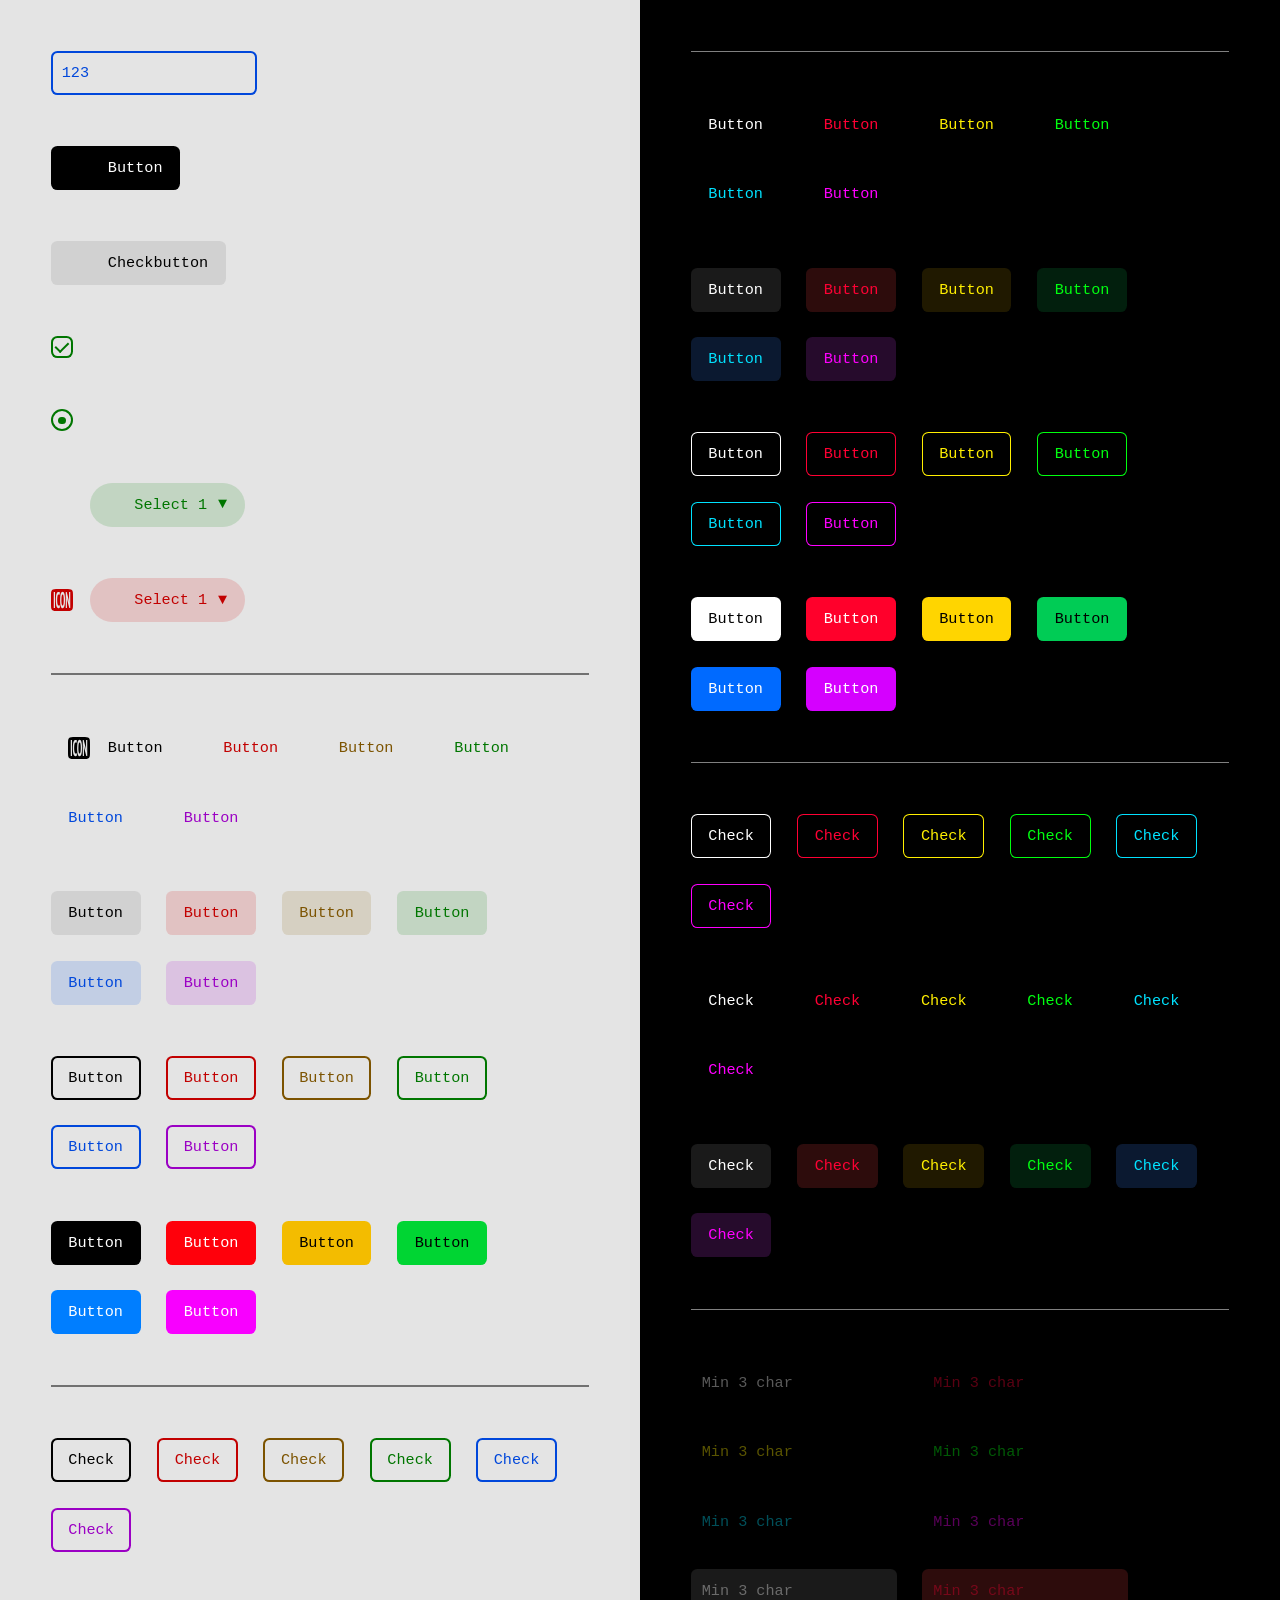
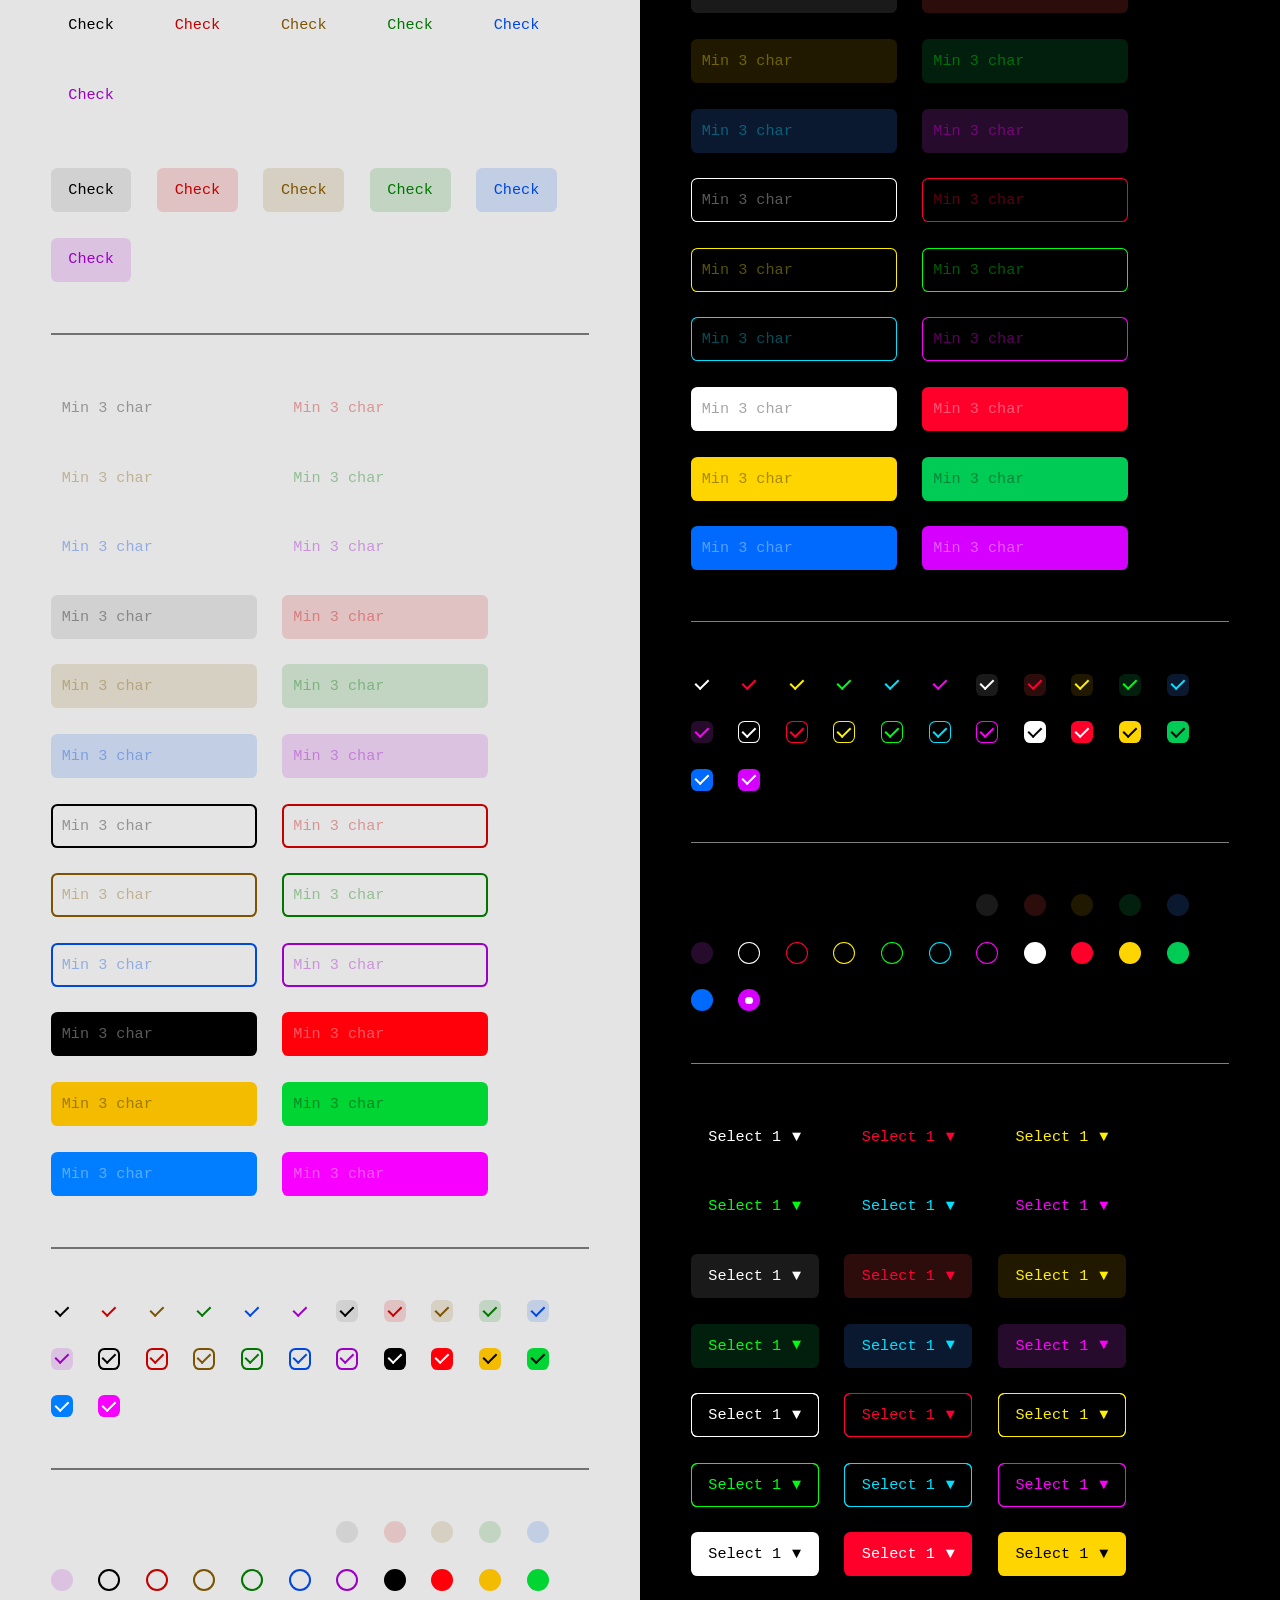
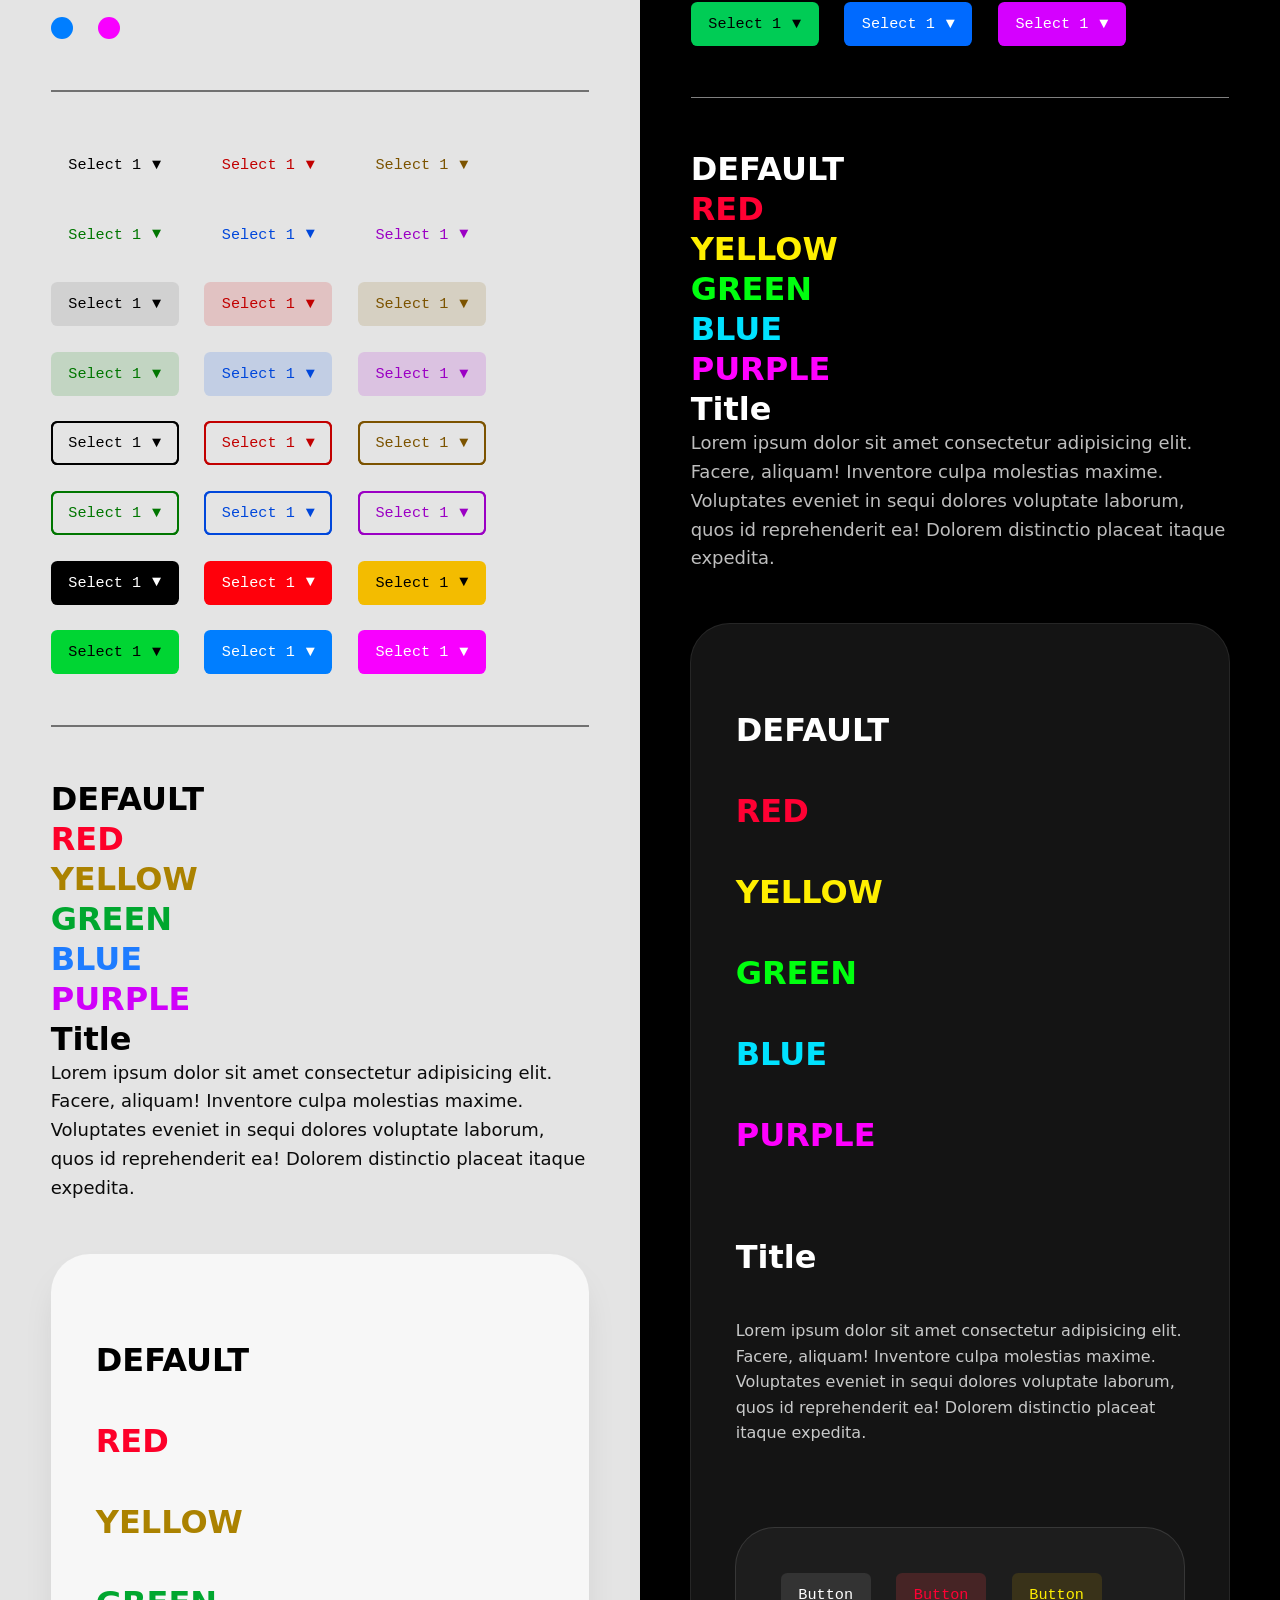
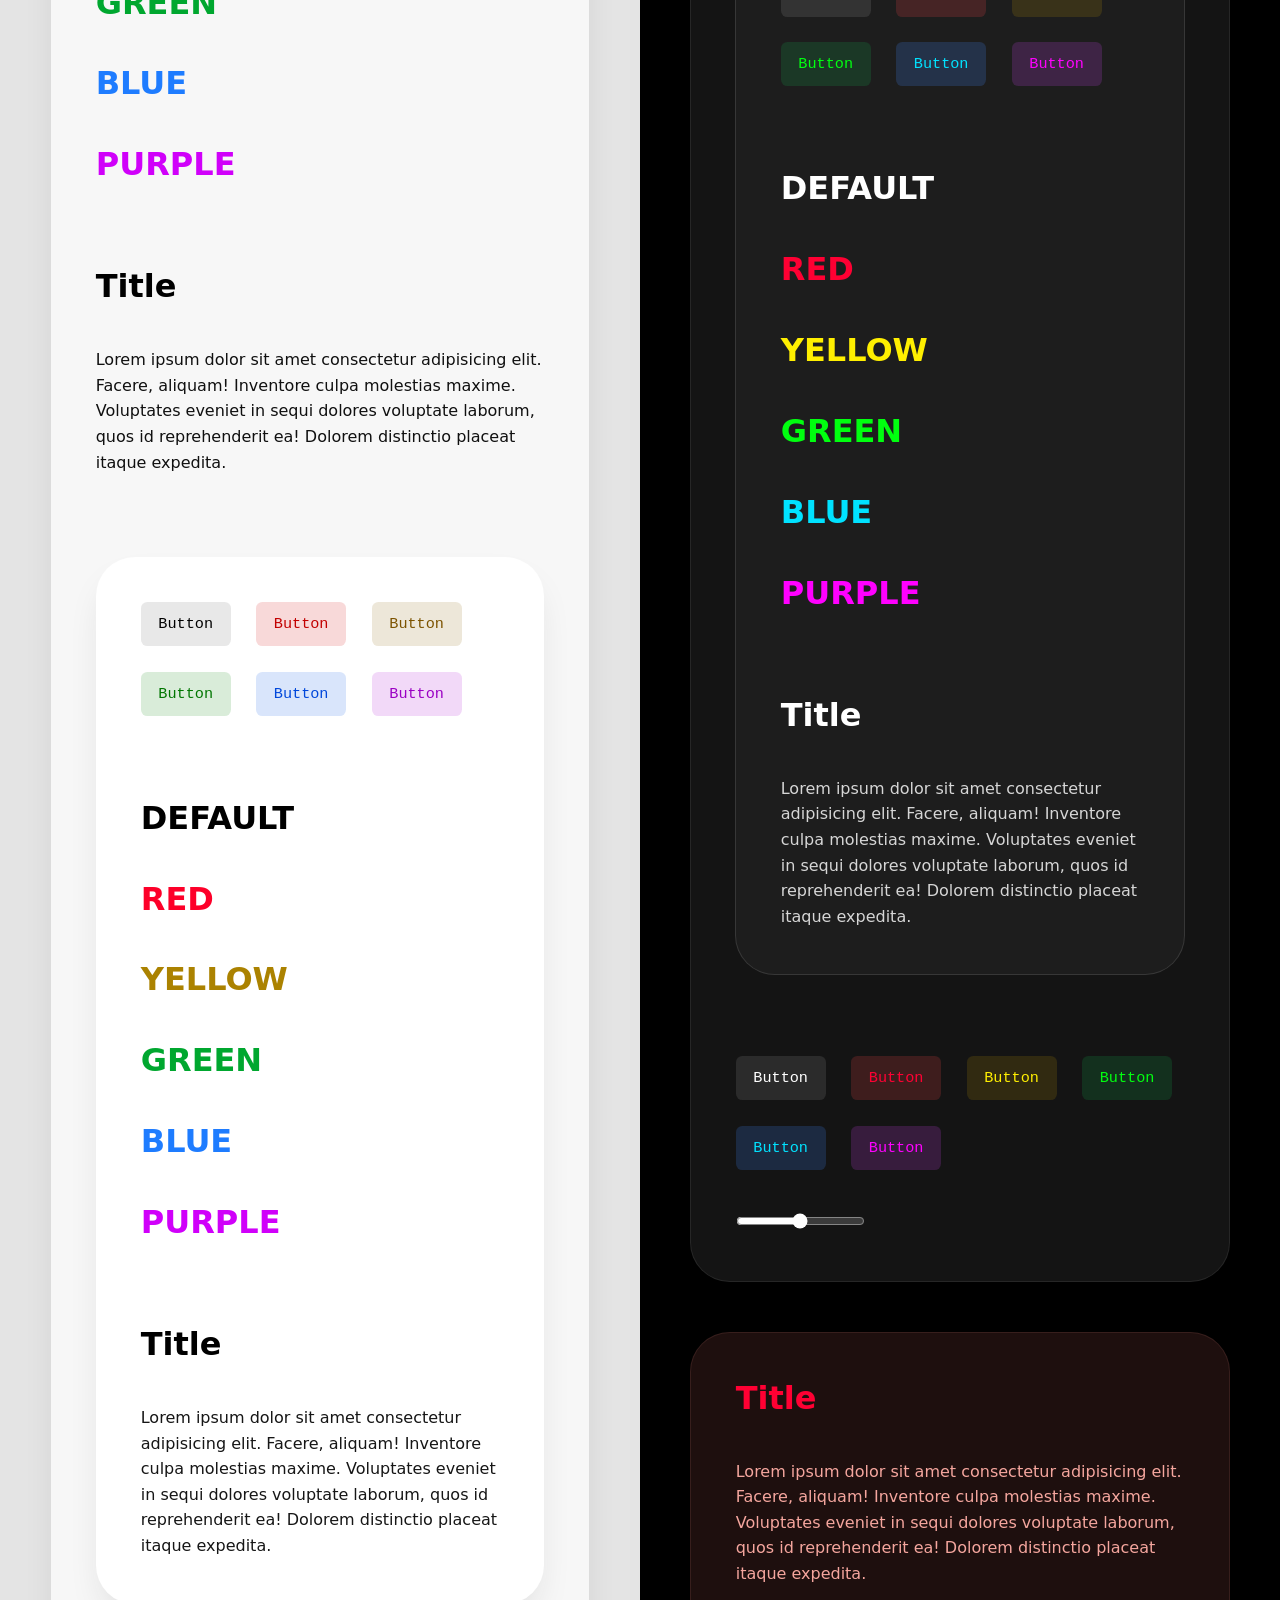
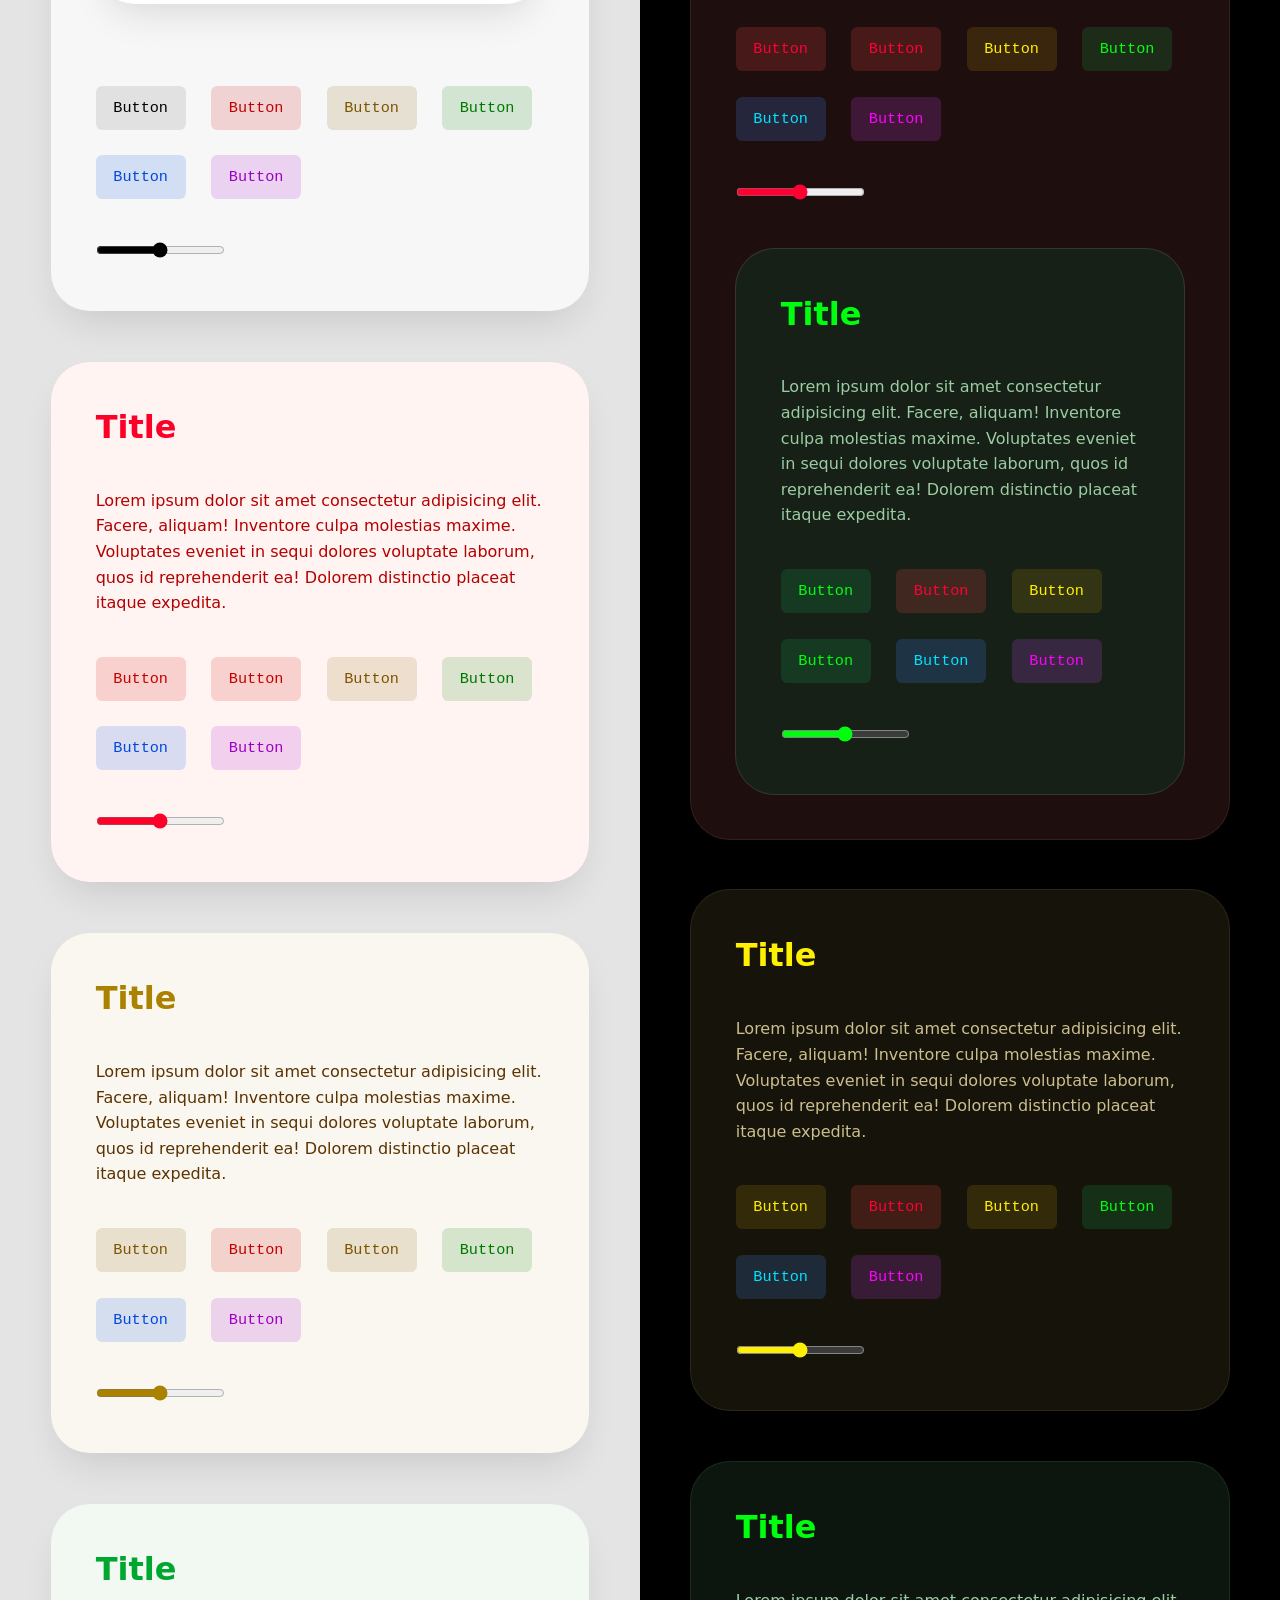
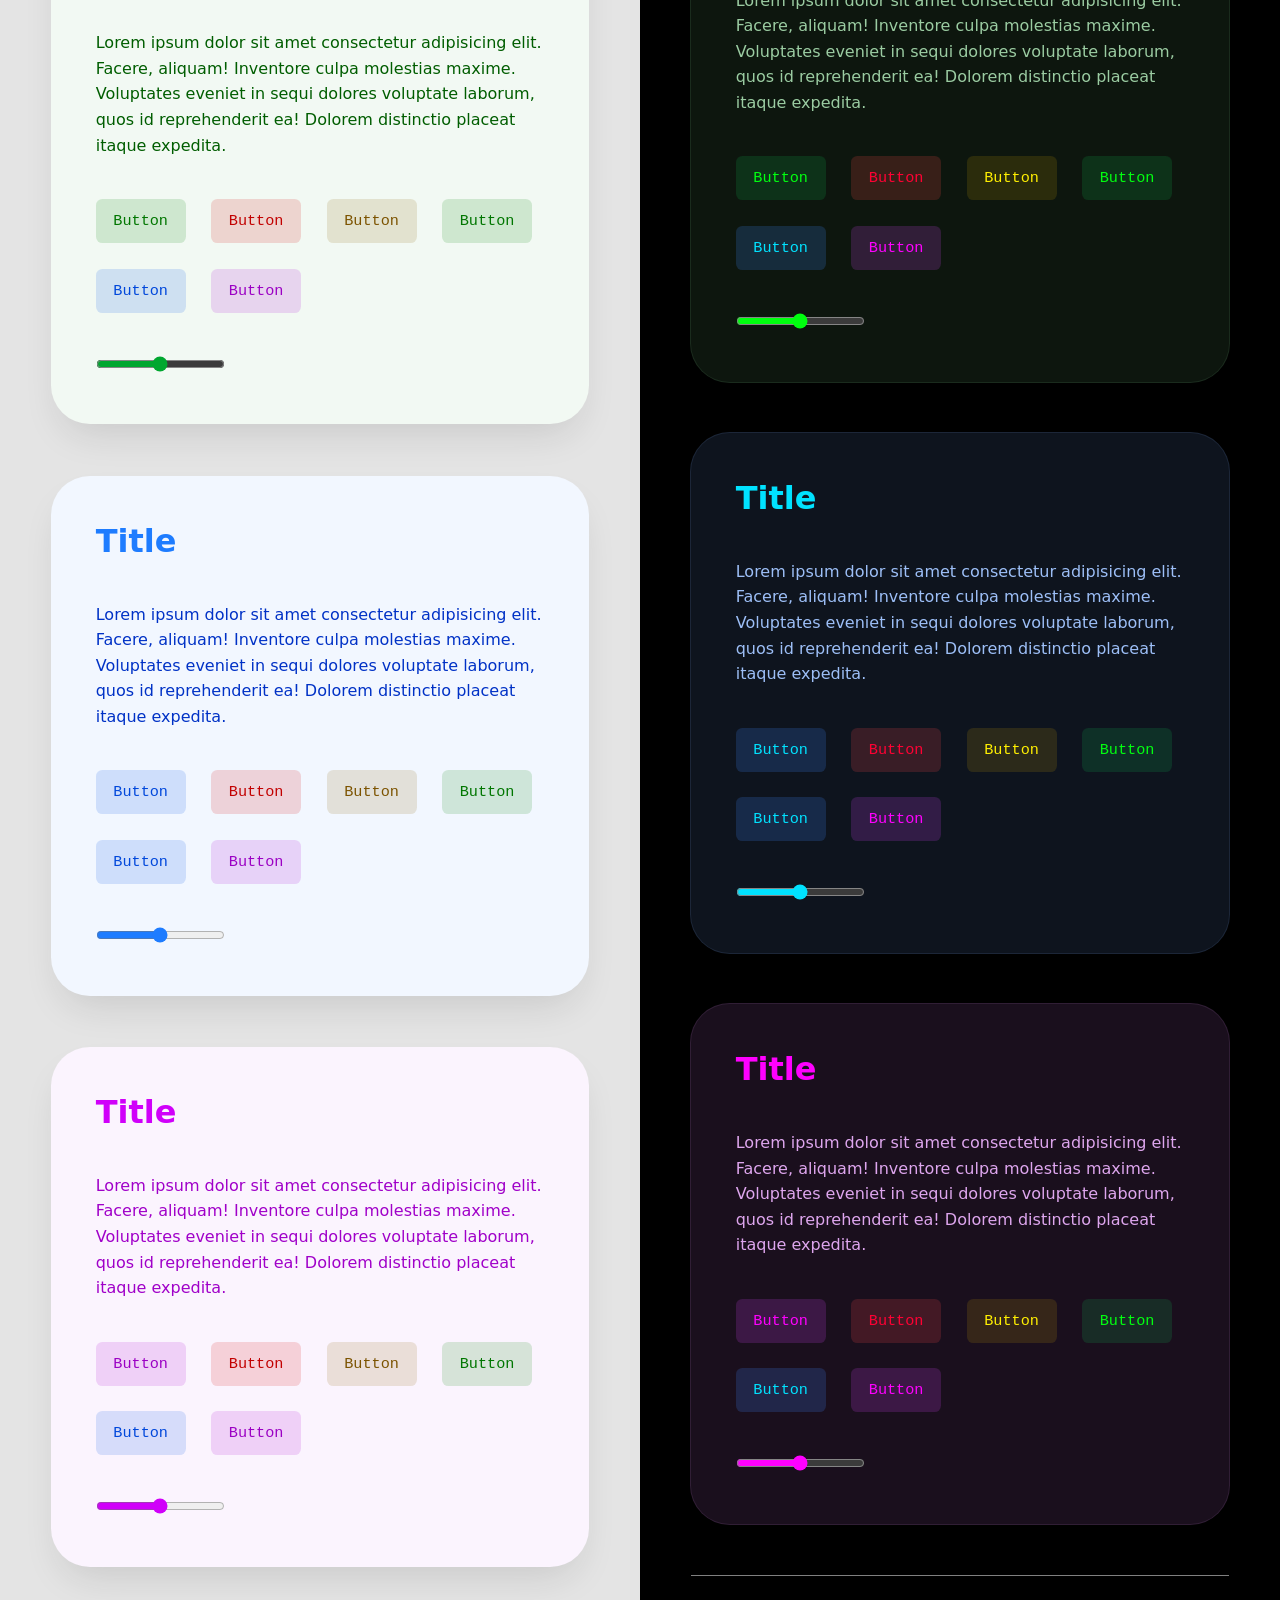
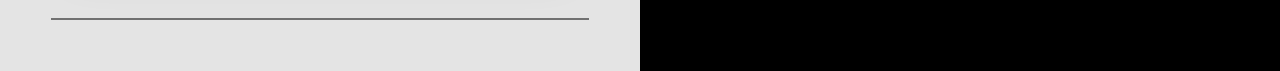
==== commit 2b672a08: "_" ====
--- a/favicon.ico/index.html
+++ b/favicon.ico/index.html
@@ -1 +1 @@
-<!DOCTYPE html><meta name="robots" content="noindex"><html class="html"><head><meta charset="utf-8"><meta name="viewport" content="width=device-width"><title>912 </title><style> * { box-sizing: border-box; } body { min-height: 100vh; display: flex; margin: 0; align-items: stretch; } html { font-family: System-ui; line-height: 1.6; } .container { padding: var(--padding-l); background-color: var(--surface-color); display: flex; flex-direction: column; flex-grow: 1; gap: 2rlh; align-items: start; } .container__item { display: flex; flex-wrap: wrap; gap: 1rlh; } h1, h2, h3, h4, h5, h6 { font-weight: var(--font-weight-title); } h3 { font-size: 2rem; line-height: 1.25; color: var(--accent-color); } h2 { margin-top: 2rlh; } hr { align-self: stretch; border: none; background-color: canvasText; height: var(--border-width); opacity: 0.5; } </style> <link rel="stylesheet" href="https://synchronizer.github.io/algo-colors/style.css"> </head><body class="body"><div class="container"><input type="text" class="control control_type_input control_variant_outline" data-color="blue" value="123"/><button class="control control_type_button control_variant_fill" ><span class="control__icon" style="mask-image: url(https://upload.wikimedia.org/wikipedia/commons/thumb/4/4f/SVG_Logo.svg/1920px-SVG_Logo.svg.png);"></span>Button</button><label class="control control_type_checkbutton" ><input type="checkbox" class="control__input"><span class="control__icon" style="mask-image: url(https://upload.wikimedia.org/wikipedia/commons/thumb/4/4f/SVG_Logo.svg/1920px-SVG_Logo.svg.png);"></span> Checkbutton </label><input type="checkbox" class="control control_type_checkbox control_variant_outline" data-color="green" checked="1"></input><input type="radio" class="control control_type_radio control_variant_outline" data-color="green" checked="1"></input><div class="control control_type_select control_shape_pill control__select-wrapper" data-color="green"><span class="control__icon" style="mask-image: url(https://upload.wikimedia.org/wikipedia/commons/thumb/4/4f/SVG_Logo.svg/1920px-SVG_Logo.svg.png);"></span><select class="control control_type_select control_shape_pill" ><option class="select__option" > Select 1 </option><option class="select__option" > Select 2 </option><option class="select__option" > Select 3 </option></select></div><div class="control control__select-wrapper" data-color="red"><span class="control__icon"></span><select name="" id="" class="control control_type_select control_shape_pill"><option value="">Select 1</option><option value="">Select 2</option><option value="">Select 3</option></select></div><hr><div class="container__item"><button class="control control_type_button control_variant_ghost"><span class="control__icon"></span>Button</button><button class="control control_type_button control_variant_ghost control_color_red" data-color="red">Button</button><button class="control control_type_button control_variant_ghost control_color_yellow" data-color="yellow">Button</button><button class="control control_type_button control_variant_ghost control_color_green" data-color="green">Button</button><button class="control control_type_button control_variant_ghost control_color_blue" data-color="blue">Button</button><button class="control control_type_button control_variant_ghost control_color_purple" data-color="purple">Button</button></div><div class="container__item"><button class="control control_type_button">Button</button><button class="control control_type_button control_color_red" data-color="red">Button</button><button class="control control_type_button control_color_yellow" data-color="yellow">Button</button><button class="control control_type_button control_color_green" data-color="green">Button</button><button class="control control_type_button control_color_blue" data-color="blue">Button</button><button class="control control_type_button control_color_purple" data-color="purple">Button</button></div><div class="container__item"><button class="control control_type_button control_variant_outline">Button</button><button class="control control_type_button control_variant_outline control_color_red" data-color="red">Button</button><button class="control control_type_button control_variant_outline control_color_yellow" data-color="yellow">Button</button><button class="control control_type_button control_variant_outline control_color_green" data-color="green">Button</button><button class="control control_type_button control_variant_outline control_color_blue" data-color="blue">Button</button><button class="control control_type_button control_variant_outline control_color_purple" data-color="purple">Button</button></div><div class="container__item"><button class="control control_type_button control_variant_fill">Button</button><button class="control control_type_button control_variant_fill control_color_red" data-color="red">Button</button><button class="control control_type_button control_variant_fill control_color_yellow" data-color="yellow">Button</button><button class="control control_type_button control_variant_fill control_color_green" data-color="green">Button</button><button class="control control_type_button control_variant_fill control_color_blue" data-color="blue">Button</button><button class="control control_type_button control_variant_fill control_color_purple" data-color="purple">Button</button></div><hr><div class="container__item"><label class="control control_type_checkbutton control_variant_outline"><input type="checkbox" class="control__input"> Check </label><label class="control control_type_checkbutton control_variant_outline control_color_red" data-color="red"><input type="checkbox" class="control__input"> Check </label><label class="control control_type_checkbutton control_variant_outline control_color_yellow" data-color="yellow"><input type="checkbox" class="control__input"> Check </label><label class="control control_type_checkbutton control_variant_outline control_color_green" data-color="green"><input type="checkbox" class="control__input"> Check </label><label class="control control_type_checkbutton control_variant_outline control_color_blue" data-color="blue"><input type="checkbox" class="control__input"> Check </label><label class="control control_type_checkbutton control_variant_outline control_color_purple" data-color="purple"><input type="checkbox" class="control__input"> Check </label></div><div class="container__item"><label class="control control_type_checkbutton control_variant_ghost"><input type="checkbox" class="control__input"> Check </label><label class="control control_type_checkbutton control_variant_ghost control_color_red" data-color="red"><input type="checkbox" class="control__input"> Check </label><label class="control control_type_checkbutton control_variant_ghost control_color_yellow" data-color="yellow"><input type="checkbox" class="control__input"> Check </label><label class="control control_type_checkbutton control_variant_ghost control_color_green" data-color="green"><input type="checkbox" class="control__input"> Check </label><label class="control control_type_checkbutton control_variant_ghost control_color_blue" data-color="blue"><input type="checkbox" class="control__input"> Check </label><label class="control control_type_checkbutton control_variant_ghost control_color_purple" data-color="purple"><input type="checkbox" class="control__input"> Check </label></div><div class="container__item"><label class="control control_type_checkbutton"><input type="checkbox" class="control__input"> Check </label><label class="control control_type_checkbutton control_color_red" data-color="red"><input type="checkbox" class="control__input"> Check </label><label class="control control_type_checkbutton control_color_yellow" data-color="yellow"><input type="checkbox" class="control__input"> Check </label><label class="control control_type_checkbutton control_color_green" data-color="green"><input type="checkbox" class="control__input"> Check </label><label class="control control_type_checkbutton control_color_blue" data-color="blue"><input type="checkbox" class="control__input"> Check </label><label class="control control_type_checkbutton control_color_purple" data-color="purple"><input type="checkbox" class="control__input"> Check </label></div><hr><div class="container__item"><input type="text" placeholder="Min 3 char" minlength="3" minlength="3" required checked class="control control_type_input control_variant_ghost"><input type="text" placeholder="Min 3 char" minlength="3" minlength="3" required checked class="control control_type_input control_variant_ghost control_color_red" data-color="red"><input type="text" placeholder="Min 3 char" minlength="3" minlength="3" required checked class="control control_type_input control_variant_ghost control_color_yellow" data-color="yellow"><input type="text" placeholder="Min 3 char" minlength="3" minlength="3" required checked class="control control_type_input control_variant_ghost control_color_green" data-color="green"><input type="text" placeholder="Min 3 char" minlength="3" minlength="3" required checked class="control control_type_input control_variant_ghost control_color_blue" data-color="blue"><input type="text" placeholder="Min 3 char" minlength="3" minlength="3" required checked class="control control_type_input control_variant_ghost control_color_purple" data-color="purple"><input type="text" placeholder="Min 3 char" minlength="3" minlength="3" required checked class="control control_type_input"><input type="text" placeholder="Min 3 char" minlength="3" minlength="3" required checked class="control control_type_input" data-color="red"><input type="text" placeholder="Min 3 char" minlength="3" minlength="3" required checked class="control control_type_input" data-color="yellow"><input type="text" placeholder="Min 3 char" minlength="3" minlength="3" required checked class="control control_type_input" data-color="green"><input type="text" placeholder="Min 3 char" minlength="3" minlength="3" required checked class="control control_type_input" data-color="blue"><input type="text" placeholder="Min 3 char" minlength="3" minlength="3" required checked class="control control_type_input" data-color="purple"><input type="text" placeholder="Min 3 char" minlength="3" minlength="3" required checked class="control control_type_input control_variant_outline"><input type="text" placeholder="Min 3 char" minlength="3" minlength="3" required checked class="control control_type_input control_variant_outline control_color_red" data-color="red"><input type="text" placeholder="Min 3 char" minlength="3" minlength="3" required checked class="control control_type_input control_variant_outline control_color_yellow" data-color="yellow"><input type="text" placeholder="Min 3 char" minlength="3" minlength="3" required checked class="control control_type_input control_variant_outline control_color_green" data-color="green"><input type="text" placeholder="Min 3 char" minlength="3" minlength="3" required checked class="control control_type_input control_variant_outline control_color_blue" data-color="blue"><input type="text" placeholder="Min 3 char" minlength="3" minlength="3" required checked class="control control_type_input control_variant_outline control_color_purple" data-color="purple"><input type="text" placeholder="Min 3 char" minlength="3" minlength="3" required checked class="control control_type_input control_variant_fill"><input type="text" placeholder="Min 3 char" minlength="3" minlength="3" required checked class="control control_type_input control_variant_fill control_color_red" data-color="red"><input type="text" placeholder="Min 3 char" minlength="3" minlength="3" required checked class="control control_type_input control_variant_fill control_color_yellow" data-color="yellow"><input type="text" placeholder="Min 3 char" minlength="3" minlength="3" required checked class="control control_type_input control_variant_fill control_color_green" data-color="green"><input type="text" placeholder="Min 3 char" minlength="3" minlength="3" required checked class="control control_type_input control_variant_fill control_color_blue" data-color="blue"><input type="text" placeholder="Min 3 char" minlength="3" minlength="3" required checked class="control control_type_input control_variant_fill control_color_purple" data-color="purple"></div><hr><div class="container__item"><input type="checkbox" checked class="control control_type_checkbox control_variant_ghost"><input type="checkbox" checked class="control control_type_checkbox control_variant_ghost control_color_red" data-color="red"><input type="checkbox" checked class="control control_type_checkbox control_variant_ghost control_color_yellow" data-color="yellow"><input type="checkbox" checked class="control control_type_checkbox control_variant_ghost control_color_green" data-color="green"><input type="checkbox" checked class="control control_type_checkbox control_variant_ghost control_color_blue" data-color="blue"><input type="checkbox" checked class="control control_type_checkbox control_variant_ghost control_color_purple" data-color="purple"><input type="checkbox" checked class="control control_type_checkbox"><input type="checkbox" checked class="control control_type_checkbox" data-color="red"><input type="checkbox" checked class="control control_type_checkbox" data-color="yellow"><input type="checkbox" checked class="control control_type_checkbox" data-color="green"><input type="checkbox" checked class="control control_type_checkbox" data-color="blue"><input type="checkbox" checked class="control control_type_checkbox" data-color="purple"><input type="checkbox" checked class="control control_type_checkbox control_variant_outline"><input type="checkbox" checked class="control control_type_checkbox control_variant_outline control_color_red" data-color="red"><input type="checkbox" checked class="control control_type_checkbox control_variant_outline control_color_yellow" data-color="yellow"><input type="checkbox" checked class="control control_type_checkbox control_variant_outline control_color_green" data-color="green"><input type="checkbox" checked class="control control_type_checkbox control_variant_outline control_color_blue" data-color="blue"><input type="checkbox" checked class="control control_type_checkbox control_variant_outline control_color_purple" data-color="purple"><input type="checkbox" checked class="control control_type_checkbox control_variant_fill"><input type="checkbox" checked class="control control_type_checkbox control_variant_fill control_color_red" data-color="red"><input type="checkbox" checked class="control control_type_checkbox control_variant_fill control_color_yellow" data-color="yellow"><input type="checkbox" checked class="control control_type_checkbox control_variant_fill control_color_green" data-color="green"><input type="checkbox" checked class="control control_type_checkbox control_variant_fill control_color_blue" data-color="blue"><input type="checkbox" checked class="control control_type_checkbox control_variant_fill control_color_purple" data-color="purple"></div><hr><div class="container__item"><input type="radio" name="radio" checked class="control control_type_radio control_variant_ghost"><input type="radio" name="radio" checked class="control control_type_radio control_variant_ghost control_color_red" data-color="red"><input type="radio" name="radio" checked class="control control_type_radio control_variant_ghost control_color_yellow" data-color="yellow"><input type="radio" name="radio" checked class="control control_type_radio control_variant_ghost control_color_green" data-color="green"><input type="radio" name="radio" checked class="control control_type_radio control_variant_ghost control_color_blue" data-color="blue"><input type="radio" name="radio" checked class="control control_type_radio control_variant_ghost control_color_purple" data-color="purple"><input type="radio" name="radio" checked class="control control_type_radio"><input type="radio" name="radio" checked class="control control_type_radio" data-color="red"><input type="radio" name="radio" checked class="control control_type_radio" data-color="yellow"><input type="radio" name="radio" checked class="control control_type_radio" data-color="green"><input type="radio" name="radio" checked class="control control_type_radio" data-color="blue"><input type="radio" name="radio" checked class="control control_type_radio" data-color="purple"><input type="radio" name="radio" checked class="control control_type_radio control_variant_outline"><input type="radio" name="radio" checked class="control control_type_radio control_variant_outline control_color_red" data-color="red"><input type="radio" name="radio" checked class="control control_type_radio control_variant_outline control_color_yellow" data-color="yellow"><input type="radio" name="radio" checked class="control control_type_radio control_variant_outline control_color_green" data-color="green"><input type="radio" name="radio" checked class="control control_type_radio control_variant_outline control_color_blue" data-color="blue"><input type="radio" name="radio" checked class="control control_type_radio control_variant_outline control_color_purple" data-color="purple"><input type="radio" name="radio" checked class="control control_type_radio control_variant_fill"><input type="radio" name="radio" checked class="control control_type_radio control_variant_fill control_color_red" data-color="red"><input type="radio" name="radio" checked class="control control_type_radio control_variant_fill control_color_yellow" data-color="yellow"><input type="radio" name="radio" checked class="control control_type_radio control_variant_fill control_color_green" data-color="green"><input type="radio" name="radio" checked class="control control_type_radio control_variant_fill control_color_blue" data-color="blue"><input type="radio" name="radio" checked class="control control_type_radio control_variant_fill control_color_purple" data-color="purple"></div><hr><div class="container__item"><div class="control control__select-wrapper control_variant_ghost"><select name="" id="" class="control control_type_select control_variant_ghost"><option value="">Select 1</option><option value="">Select 2</option><option value="">Select 3</option></select></div><div class="control control__select-wrapper control_variant_ghost" data-color="red"><select name="" id="" class="control control_type_select control_variant_ghost"><option value="">Select 1</option><option value="">Select 2</option><option value="">Select 3</option></select></div><div class="control control__select-wrapper control_variant_ghost" data-color="yellow"><select name="" id="" class="control control_type_select control_variant_ghost"><option value="">Select 1</option><option value="">Select 2</option><option value="">Select 3</option></select></div><div class="control control__select-wrapper control_variant_ghost" data-color="green"><select name="" id="" class="control control_type_select control_variant_ghost"><option value="">Select 1</option><option value="">Select 2</option><option value="">Select 3</option></select></div><div class="control control__select-wrapper control_variant_ghost" data-color="blue"><select name="" id="" class="control control_type_select control_variant_ghost"><option value="">Select 1</option><option value="">Select 2</option><option value="">Select 3</option></select></div><div class="control control__select-wrapper control_variant_ghost" data-color="purple"><select name="" id="" class="control control_type_select control_variant_ghost"><option value="">Select 1</option><option value="">Select 2</option><option value="">Select 3</option></select></div><div class="control control__select-wrapper"><select name="" id="" class="control control_type_select"><option value="">Select 1</option><option value="">Select 2</option><option value="">Select 3</option></select></div><div class="control control__select-wrapper" data-color="red"><select name="" id="" class="control control_type_select"><option value="">Select 1</option><option value="">Select 2</option><option value="">Select 3</option></select></div><div class="control control__select-wrapper" data-color="yellow"><select name="" id="" class="control control_type_select"><option value="">Select 1</option><option value="">Select 2</option><option value="">Select 3</option></select></div><div class="control control__select-wrapper" data-color="green"><select name="" id="" class="control control_type_select"><option value="">Select 1</option><option value="">Select 2</option><option value="">Select 3</option></select></div><div class="control control__select-wrapper" data-color="blue"><select name="" id="" class="control control_type_select"><option value="">Select 1</option><option value="">Select 2</option><option value="">Select 3</option></select></div><div class="control control__select-wrapper control_type_select" data-color="purple"><select name="" id="" class="control control_type_select"><option value="">Select 1</option><option value="">Select 2</option><option value="">Select 3</option></select></div><div class="control control__select-wrapper control_variant_outline"><select name="" id="" class="control control_type_select control_variant_outline"><option value="">Select 1</option><option value="">Select 2</option><option value="">Select 3</option></select></div><div class="control control__select-wrapper control_variant_outline" data-color="red"><select name="" id="" class="control control_type_select control_variant_outline"><option value="">Select 1</option><option value="">Select 2</option><option value="">Select 3</option></select></div><div class="control control__select-wrapper control_variant_outline" data-color="yellow"><select name="" id="" class="control control_type_select control_variant_outline"><option value="">Select 1</option><option value="">Select 2</option><option value="">Select 3</option></select></div><div class="control control__select-wrapper control_variant_outline" data-color="green"><select name="" id="" class="control control_type_select control_variant_outline"><option value="">Select 1</option><option value="">Select 2</option><option value="">Select 3</option></select></div><div class="control control__select-wrapper control_variant_outline" data-color="blue"><select name="" id="" class="control control_type_select control_variant_outline"><option value="">Select 1</option><option value="">Select 2</option><option value="">Select 3</option></select></div><div class="control control__select-wrapper control_variant_outline" data-color="purple"><select name="" id="" class="control control_type_select control_variant_outline"><option value="">Select 1</option><option value="">Select 2</option><option value="">Select 3</option></select></div><div class="control control__select-wrapper control_variant_fill"><select name="" id="" class="control control_type_select control_variant_fill"><option value="">Select 1</option><option value="">Select 2</option><option value="">Select 3</option></select></div><div class="control control__select-wrapper control_variant_fill" data-color="red"><select name="" id="" class="control control_type_select control_variant_fill"><option value="">Select 1</option><option value="">Select 2</option><option value="">Select 3</option></select></div><div class="control control__select-wrapper control_variant_fill" data-color="yellow"><select name="" id="" class="control control_type_select control_variant_fill"><option value="">Select 1</option><option value="">Select 2</option><option value="">Select 3</option></select></div><div class="control control__select-wrapper control_variant_fill" data-color="green"><select name="" id="" class="control control_type_select control_variant_fill"><option value="">Select 1</option><option value="">Select 2</option><option value="">Select 3</option></select></div><div class="control control__select-wrapper control_variant_fill" data-color="blue"><select name="" id="" class="control control_type_select control_variant_fill"><option value="">Select 1</option><option value="">Select 2</option><option value="">Select 3</option></select></div><div class="control control__select-wrapper control_variant_fill" data-color="purple"><select name="" id="" class="control control_type_select control_variant_fill"><option value="">Select 1</option><option value="">Select 2</option><option value="">Select 3</option></select></div></div><hr><div><p><h3>DEFAULT</h3><h3 data-color="red">RED</h3><h3 data-color="yellow">YELLOW</h3><h3 data-color="green">GREEN</h3><h3 data-color="blue">BLUE</h3><h3 data-color="purple">PURPLE</h3></p><h3 class="surface__title">Title</h3><p> Lorem ipsum dolor sit amet consectetur adipisicing elit. Facere, aliquam! Inventore culpa molestias maxime. Voluptates eveniet in sequi dolores voluptate laborum, quos id reprehenderit ea! Dolorem distinctio placeat itaque expedita. </p></div><div class="surface" data-layer="1"><p><h3>DEFAULT</h3><h3 data-color="red">RED</h3><h3 data-color="yellow">YELLOW</h3><h3 data-color="green">GREEN</h3><h3 data-color="blue">BLUE</h3><h3 data-color="purple">PURPLE</h3></p><h3 class="surface__title">Title</h3><p> Lorem ipsum dolor sit amet consectetur adipisicing elit. Facere, aliquam! Inventore culpa molestias maxime. Voluptates eveniet in sequi dolores voluptate laborum, quos id reprehenderit ea! Dolorem distinctio placeat itaque expedita. </p><p><div class="surface" data-layer="2"><div class="container__item"><button class="control control_type_button control_color_default">Button</button><button class="control control_type_button control_color_red" data-color="red">Button</button><button class="control control_type_button control_color_yellow" data-color="yellow">Button</button><button class="control control_type_button control_color_green" data-color="green">Button</button><button class="control control_type_button control_color_blue" data-color="blue">Button</button><button class="control control_type_button control_color_purple" data-color="purple">Button</button></div><p><h3>DEFAULT</h3><h3 data-color="red">RED</h3><h3 data-color="yellow">YELLOW</h3><h3 data-color="green">GREEN</h3><h3 data-color="blue">BLUE</h3><h3 data-color="purple">PURPLE</h3></p><h3 class="surface__title">Title</h3><p> Lorem ipsum dolor sit amet consectetur adipisicing elit. Facere, aliquam! Inventore culpa molestias maxime. Voluptates eveniet in sequi dolores voluptate laborum, quos id reprehenderit ea! Dolorem distinctio placeat itaque expedita. </p></div></p><div class="container__item"><button class="control control_type_button control_color_default">Button</button><button class="control control_type_button control_color_red" data-color="red">Button</button><button class="control control_type_button control_color_yellow" data-color="yellow">Button</button><button class="control control_type_button control_color_green" data-color="green">Button</button><button class="control control_type_button control_color_blue" data-color="blue">Button</button><button class="control control_type_button control_color_purple" data-color="purple">Button</button></div><p><input type="range" name="" id=""></p></div><div class="surface" data-layer="1" data-color="red"><h3 class="surface__title">Title</h3><p> Lorem ipsum dolor sit amet consectetur adipisicing elit. Facere, aliquam! Inventore culpa molestias maxime. Voluptates eveniet in sequi dolores voluptate laborum, quos id reprehenderit ea! Dolorem distinctio placeat itaque expedita. </p><div class="container__item"><button class="control control_type_button control_color_default">Button</button><button class="control control_type_button control_color_red" data-color="red">Button</button><button class="control control_type_button control_color_yellow" data-color="yellow">Button</button><button class="control control_type_button control_color_green" data-color="green">Button</button><button class="control control_type_button control_color_blue" data-color="blue">Button</button><button class="control control_type_button control_color_purple" data-color="purple">Button</button></div><p><input type="range" name="" id=""></p></div><div class="surface" data-layer="1" data-color="yellow"><h3 class="surface__title">Title</h3><p> Lorem ipsum dolor sit amet consectetur adipisicing elit. Facere, aliquam! Inventore culpa molestias maxime. Voluptates eveniet in sequi dolores voluptate laborum, quos id reprehenderit ea! Dolorem distinctio placeat itaque expedita. </p><div class="container__item"><button class="control control_type_button control_color_default">Button</button><button class="control control_type_button control_color_red" data-color="red">Button</button><button class="control control_type_button control_color_yellow" data-color="yellow">Button</button><button class="control control_type_button control_color_green" data-color="green">Button</button><button class="control control_type_button control_color_blue" data-color="blue">Button</button><button class="control control_type_button control_color_purple" data-color="purple">Button</button></div><p><input type="range" name="" id=""></p></div><div class="surface" data-layer="1" data-color="green"><h3 class="surface__title">Title</h3><p> Lorem ipsum dolor sit amet consectetur adipisicing elit. Facere, aliquam! Inventore culpa molestias maxime. Voluptates eveniet in sequi dolores voluptate laborum, quos id reprehenderit ea! Dolorem distinctio placeat itaque expedita. </p><div class="container__item"><button class="control control_type_button control_color_default">Button</button><button class="control control_type_button control_color_red" data-color="red">Button</button><button class="control control_type_button control_color_yellow" data-color="yellow">Button</button><button class="control control_type_button control_color_green" data-color="green">Button</button><button class="control control_type_button control_color_blue" data-color="blue">Button</button><button class="control control_type_button control_color_purple" data-color="purple">Button</button></div><p><input type="range" name="" id=""></p></div><div class="surface" data-layer="1" data-color="blue"><h3 class="surface__title">Title</h3><p> Lorem ipsum dolor sit amet consectetur adipisicing elit. Facere, aliquam! Inventore culpa molestias maxime. Voluptates eveniet in sequi dolores voluptate laborum, quos id reprehenderit ea! Dolorem distinctio placeat itaque expedita. </p><div class="container__item"><button class="control control_type_button control_color_default">Button</button><button class="control control_type_button control_color_red" data-color="red">Button</button><button class="control control_type_button control_color_yellow" data-color="yellow">Button</button><button class="control control_type_button control_color_green" data-color="green">Button</button><button class="control control_type_button control_color_blue" data-color="blue">Button</button><button class="control control_type_button control_color_purple" data-color="purple">Button</button></div><p><input type="range" name="" id=""></p></div><div class="surface" data-layer="1" data-color="purple"><h3 class="surface__title">Title</h3><p> Lorem ipsum dolor sit amet consectetur adipisicing elit. Facere, aliquam! Inventore culpa molestias maxime. Voluptates eveniet in sequi dolores voluptate laborum, quos id reprehenderit ea! Dolorem distinctio placeat itaque expedita. </p><div class="container__item"><button class="control control_type_button control_color_default">Button</button><button class="control control_type_button control_color_red" data-color="red">Button</button><button class="control control_type_button control_color_yellow" data-color="yellow">Button</button><button class="control control_type_button control_color_green" data-color="green">Button</button><button class="control control_type_button control_color_blue" data-color="blue">Button</button><button class="control control_type_button control_color_purple" data-color="purple">Button</button></div><p><input type="range" name="" id=""></p></div><hr></div><div class="container" data-color-scheme="dark"><hr><div class="container__item"><button class="control control_type_button control_variant_ghost">Button</button><button class="control control_type_button control_variant_ghost control_color_red" data-color="red">Button</button><button class="control control_type_button control_variant_ghost control_color_yellow" data-color="yellow">Button</button><button class="control control_type_button control_variant_ghost control_color_green" data-color="green">Button</button><button class="control control_type_button control_variant_ghost control_color_blue" data-color="blue">Button</button><button class="control control_type_button control_variant_ghost control_color_purple" data-color="purple">Button</button></div><div class="container__item"><button class="control control_type_button">Button</button><button class="control control_type_button control_color_red" data-color="red">Button</button><button class="control control_type_button control_color_yellow" data-color="yellow">Button</button><button class="control control_type_button control_color_green" data-color="green">Button</button><button class="control control_type_button control_color_blue" data-color="blue">Button</button><button class="control control_type_button control_color_purple" data-color="purple">Button</button></div><div class="container__item"><button class="control control_type_button control_variant_outline">Button</button><button class="control control_type_button control_variant_outline control_color_red" data-color="red">Button</button><button class="control control_type_button control_variant_outline control_color_yellow" data-color="yellow">Button</button><button class="control control_type_button control_variant_outline control_color_green" data-color="green">Button</button><button class="control control_type_button control_variant_outline control_color_blue" data-color="blue">Button</button><button class="control control_type_button control_variant_outline control_color_purple" data-color="purple">Button</button></div><div class="container__item"><button class="control control_type_button control_variant_fill">Button</button><button class="control control_type_button control_variant_fill control_color_red" data-color="red">Button</button><button class="control control_type_button control_variant_fill control_color_yellow" data-color="yellow">Button</button><button class="control control_type_button control_variant_fill control_color_green" data-color="green">Button</button><button class="control control_type_button control_variant_fill control_color_blue" data-color="blue">Button</button><button class="control control_type_button control_variant_fill control_color_purple" data-color="purple">Button</button></div><hr><div class="container__item"><label class="control control_type_checkbutton control_variant_outline"><input type="checkbox" class="control__input"> Check </label><label class="control control_type_checkbutton control_variant_outline control_color_red" data-color="red"><input type="checkbox" class="control__input"> Check </label><label class="control control_type_checkbutton control_variant_outline control_color_yellow" data-color="yellow"><input type="checkbox" class="control__input"> Check </label><label class="control control_type_checkbutton control_variant_outline control_color_green" data-color="green"><input type="checkbox" class="control__input"> Check </label><label class="control control_type_checkbutton control_variant_outline control_color_blue" data-color="blue"><input type="checkbox" class="control__input"> Check </label><label class="control control_type_checkbutton control_variant_outline control_color_purple" data-color="purple"><input type="checkbox" class="control__input"> Check </label></div><div class="container__item"><label class="control control_type_checkbutton control_variant_ghost"><input type="checkbox" class="control__input"> Check </label><label class="control control_type_checkbutton control_variant_ghost control_color_red" data-color="red"><input type="checkbox" class="control__input"> Check </label><label class="control control_type_checkbutton control_variant_ghost control_color_yellow" data-color="yellow"><input type="checkbox" class="control__input"> Check </label><label class="control control_type_checkbutton control_variant_ghost control_color_green" data-color="green"><input type="checkbox" class="control__input"> Check </label><label class="control control_type_checkbutton control_variant_ghost control_color_blue" data-color="blue"><input type="checkbox" class="control__input"> Check </label><label class="control control_type_checkbutton control_variant_ghost control_color_purple" data-color="purple"><input type="checkbox" class="control__input"> Check </label></div><div class="container__item"><label class="control control_type_checkbutton"><input type="checkbox" class="control__input"> Check </label><label class="control control_type_checkbutton control_color_red" data-color="red"><input type="checkbox" class="control__input"> Check </label><label class="control control_type_checkbutton control_color_yellow" data-color="yellow"><input type="checkbox" class="control__input"> Check </label><label class="control control_type_checkbutton control_color_green" data-color="green"><input type="checkbox" class="control__input"> Check </label><label class="control control_type_checkbutton control_color_blue" data-color="blue"><input type="checkbox" class="control__input"> Check </label><label class="control control_type_checkbutton control_color_purple" data-color="purple"><input type="checkbox" class="control__input"> Check </label></div><hr><div class="container__item"><input type="text" placeholder="Min 3 char" minlength="3" minlength="3" required checked class="control control_type_input control_variant_ghost"><input type="text" placeholder="Min 3 char" minlength="3" minlength="3" required checked class="control control_type_input control_variant_ghost control_color_red" data-color="red"><input type="text" placeholder="Min 3 char" minlength="3" minlength="3" required checked class="control control_type_input control_variant_ghost control_color_yellow" data-color="yellow"><input type="text" placeholder="Min 3 char" minlength="3" minlength="3" required checked class="control control_type_input control_variant_ghost control_color_green" data-color="green"><input type="text" placeholder="Min 3 char" minlength="3" minlength="3" required checked class="control control_type_input control_variant_ghost control_color_blue" data-color="blue"><input type="text" placeholder="Min 3 char" minlength="3" minlength="3" required checked class="control control_type_input control_variant_ghost control_color_purple" data-color="purple"><input type="text" placeholder="Min 3 char" minlength="3" minlength="3" required checked class="control control_type_input"><input type="text" placeholder="Min 3 char" minlength="3" minlength="3" required checked class="control control_type_input" data-color="red"><input type="text" placeholder="Min 3 char" minlength="3" minlength="3" required checked class="control control_type_input" data-color="yellow"><input type="text" placeholder="Min 3 char" minlength="3" minlength="3" required checked class="control control_type_input" data-color="green"><input type="text" placeholder="Min 3 char" minlength="3" minlength="3" required checked class="control control_type_input" data-color="blue"><input type="text" placeholder="Min 3 char" minlength="3" minlength="3" required checked class="control control_type_input" data-color="purple"><input type="text" placeholder="Min 3 char" minlength="3" minlength="3" required checked class="control control_type_input control_variant_outline"><input type="text" placeholder="Min 3 char" minlength="3" minlength="3" required checked class="control control_type_input control_variant_outline control_color_red" data-color="red"><input type="text" placeholder="Min 3 char" minlength="3" minlength="3" required checked class="control control_type_input control_variant_outline control_color_yellow" data-color="yellow"><input type="text" placeholder="Min 3 char" minlength="3" minlength="3" required checked class="control control_type_input control_variant_outline control_color_green" data-color="green"><input type="text" placeholder="Min 3 char" minlength="3" minlength="3" required checked class="control control_type_input control_variant_outline control_color_blue" data-color="blue"><input type="text" placeholder="Min 3 char" minlength="3" minlength="3" required checked class="control control_type_input control_variant_outline control_color_purple" data-color="purple"><input type="text" placeholder="Min 3 char" minlength="3" minlength="3" required checked class="control control_type_input control_variant_fill"><input type="text" placeholder="Min 3 char" minlength="3" minlength="3" required checked class="control control_type_input control_variant_fill control_color_red" data-color="red"><input type="text" placeholder="Min 3 char" minlength="3" minlength="3" required checked class="control control_type_input control_variant_fill control_color_yellow" data-color="yellow"><input type="text" placeholder="Min 3 char" minlength="3" minlength="3" required checked class="control control_type_input control_variant_fill control_color_green" data-color="green"><input type="text" placeholder="Min 3 char" minlength="3" minlength="3" required checked class="control control_type_input control_variant_fill control_color_blue" data-color="blue"><input type="text" placeholder="Min 3 char" minlength="3" minlength="3" required checked class="control control_type_input control_variant_fill control_color_purple" data-color="purple"></div><hr><div class="container__item"><input type="checkbox" checked class="control control_type_checkbox control_variant_ghost"><input type="checkbox" checked class="control control_type_checkbox control_variant_ghost control_color_red" data-color="red"><input type="checkbox" checked class="control control_type_checkbox control_variant_ghost control_color_yellow" data-color="yellow"><input type="checkbox" checked class="control control_type_checkbox control_variant_ghost control_color_green" data-color="green"><input type="checkbox" checked class="control control_type_checkbox control_variant_ghost control_color_blue" data-color="blue"><input type="checkbox" checked class="control control_type_checkbox control_variant_ghost control_color_purple" data-color="purple"><input type="checkbox" checked class="control control_type_checkbox"><input type="checkbox" checked class="control control_type_checkbox" data-color="red"><input type="checkbox" checked class="control control_type_checkbox" data-color="yellow"><input type="checkbox" checked class="control control_type_checkbox" data-color="green"><input type="checkbox" checked class="control control_type_checkbox" data-color="blue"><input type="checkbox" checked class="control control_type_checkbox" data-color="purple"><input type="checkbox" checked class="control control_type_checkbox control_variant_outline"><input type="checkbox" checked class="control control_type_checkbox control_variant_outline control_color_red" data-color="red"><input type="checkbox" checked class="control control_type_checkbox control_variant_outline control_color_yellow" data-color="yellow"><input type="checkbox" checked class="control control_type_checkbox control_variant_outline control_color_green" data-color="green"><input type="checkbox" checked class="control control_type_checkbox control_variant_outline control_color_blue" data-color="blue"><input type="checkbox" checked class="control control_type_checkbox control_variant_outline control_color_purple" data-color="purple"><input type="checkbox" checked class="control control_type_checkbox control_variant_fill"><input type="checkbox" checked class="control control_type_checkbox control_variant_fill control_color_red" data-color="red"><input type="checkbox" checked class="control control_type_checkbox control_variant_fill control_color_yellow" data-color="yellow"><input type="checkbox" checked class="control control_type_checkbox control_variant_fill control_color_green" data-color="green"><input type="checkbox" checked class="control control_type_checkbox control_variant_fill control_color_blue" data-color="blue"><input type="checkbox" checked class="control control_type_checkbox control_variant_fill control_color_purple" data-color="purple"></div><hr><div class="container__item"><input type="radio" name="radio" checked class="control control_type_radio control_variant_ghost"><input type="radio" name="radio" checked class="control control_type_radio control_variant_ghost control_color_red" data-color="red"><input type="radio" name="radio" checked class="control control_type_radio control_variant_ghost control_color_yellow" data-color="yellow"><input type="radio" name="radio" checked class="control control_type_radio control_variant_ghost control_color_green" data-color="green"><input type="radio" name="radio" checked class="control control_type_radio control_variant_ghost control_color_blue" data-color="blue"><input type="radio" name="radio" checked class="control control_type_radio control_variant_ghost control_color_purple" data-color="purple"><input type="radio" name="radio" checked class="control control_type_radio"><input type="radio" name="radio" checked class="control control_type_radio" data-color="red"><input type="radio" name="radio" checked class="control control_type_radio" data-color="yellow"><input type="radio" name="radio" checked class="control control_type_radio" data-color="green"><input type="radio" name="radio" checked class="control control_type_radio" data-color="blue"><input type="radio" name="radio" checked class="control control_type_radio" data-color="purple"><input type="radio" name="radio" checked class="control control_type_radio control_variant_outline"><input type="radio" name="radio" checked class="control control_type_radio control_variant_outline control_color_red" data-color="red"><input type="radio" name="radio" checked class="control control_type_radio control_variant_outline control_color_yellow" data-color="yellow"><input type="radio" name="radio" checked class="control control_type_radio control_variant_outline control_color_green" data-color="green"><input type="radio" name="radio" checked class="control control_type_radio control_variant_outline control_color_blue" data-color="blue"><input type="radio" name="radio" checked class="control control_type_radio control_variant_outline control_color_purple" data-color="purple"><input type="radio" name="radio" checked class="control control_type_radio control_variant_fill"><input type="radio" name="radio" checked class="control control_type_radio control_variant_fill control_color_red" data-color="red"><input type="radio" name="radio" checked class="control control_type_radio control_variant_fill control_color_yellow" data-color="yellow"><input type="radio" name="radio" checked class="control control_type_radio control_variant_fill control_color_green" data-color="green"><input type="radio" name="radio" checked class="control control_type_radio control_variant_fill control_color_blue" data-color="blue"><input type="radio" name="radio" checked class="control control_type_radio control_variant_fill control_color_purple" data-color="purple"></div><hr><div class="container__item"><div class="control control__select-wrapper control_variant_ghost"><select name="" id="" class="control control_type_select control_variant_ghost"><option value="">Select 1</option><option value="">Select 2</option><option value="">Select 3</option></select></div><div class="control control__select-wrapper control_variant_ghost" data-color="red"><select name="" id="" class="control control_type_select control_variant_ghost"><option value="">Select 1</option><option value="">Select 2</option><option value="">Select 3</option></select></div><div class="control control__select-wrapper control_variant_ghost" data-color="yellow"><select name="" id="" class="control control_type_select control_variant_ghost"><option value="">Select 1</option><option value="">Select 2</option><option value="">Select 3</option></select></div><div class="control control__select-wrapper control_variant_ghost" data-color="green"><select name="" id="" class="control control_type_select control_variant_ghost"><option value="">Select 1</option><option value="">Select 2</option><option value="">Select 3</option></select></div><div class="control control__select-wrapper control_variant_ghost" data-color="blue"><select name="" id="" class="control control_type_select control_variant_ghost"><option value="">Select 1</option><option value="">Select 2</option><option value="">Select 3</option></select></div><div class="control control__select-wrapper control_variant_ghost" data-color="purple"><select name="" id="" class="control control_type_select control_variant_ghost"><option value="">Select 1</option><option value="">Select 2</option><option value="">Select 3</option></select></div><div class="control control__select-wrapper"><select name="" id="" class="control control_type_select"><option value="">Select 1</option><option value="">Select 2</option><option value="">Select 3</option></select></div><div class="control control__select-wrapper" data-color="red"><select name="" id="" class="control control_type_select"><option value="">Select 1</option><option value="">Select 2</option><option value="">Select 3</option></select></div><div class="control control__select-wrapper" data-color="yellow"><select name="" id="" class="control control_type_select"><option value="">Select 1</option><option value="">Select 2</option><option value="">Select 3</option></select></div><div class="control control__select-wrapper" data-color="green"><select name="" id="" class="control control_type_select"><option value="">Select 1</option><option value="">Select 2</option><option value="">Select 3</option></select></div><div class="control control__select-wrapper" data-color="blue"><select name="" id="" class="control control_type_select"><option value="">Select 1</option><option value="">Select 2</option><option value="">Select 3</option></select></div><div class="control control__select-wrapper control_type_select" data-color="purple"><select name="" id="" class="control control_type_select"><option value="">Select 1</option><option value="">Select 2</option><option value="">Select 3</option></select></div><div class="control control__select-wrapper control_variant_outline"><select name="" id="" class="control control_type_select control_variant_outline"><option value="">Select 1</option><option value="">Select 2</option><option value="">Select 3</option></select></div><div class="control control__select-wrapper control_variant_outline" data-color="red"><select name="" id="" class="control control_type_select control_variant_outline"><option value="">Select 1</option><option value="">Select 2</option><option value="">Select 3</option></select></div><div class="control control__select-wrapper control_variant_outline" data-color="yellow"><select name="" id="" class="control control_type_select control_variant_outline"><option value="">Select 1</option><option value="">Select 2</option><option value="">Select 3</option></select></div><div class="control control__select-wrapper control_variant_outline" data-color="green"><select name="" id="" class="control control_type_select control_variant_outline"><option value="">Select 1</option><option value="">Select 2</option><option value="">Select 3</option></select></div><div class="control control__select-wrapper control_variant_outline" data-color="blue"><select name="" id="" class="control control_type_select control_variant_outline"><option value="">Select 1</option><option value="">Select 2</option><option value="">Select 3</option></select></div><div class="control control__select-wrapper control_variant_outline" data-color="purple"><select name="" id="" class="control control_type_select control_variant_outline"><option value="">Select 1</option><option value="">Select 2</option><option value="">Select 3</option></select></div><div class="control control__select-wrapper control_variant_fill"><select name="" id="" class="control control_type_select control_variant_fill"><option value="">Select 1</option><option value="">Select 2</option><option value="">Select 3</option></select></div><div class="control control__select-wrapper control_variant_fill" data-color="red"><select name="" id="" class="control control_type_select control_variant_fill"><option value="">Select 1</option><option value="">Select 2</option><option value="">Select 3</option></select></div><div class="control control__select-wrapper control_variant_fill" data-color="yellow"><select name="" id="" class="control control_type_select control_variant_fill"><option value="">Select 1</option><option value="">Select 2</option><option value="">Select 3</option></select></div><div class="control control__select-wrapper control_variant_fill" data-color="green"><select name="" id="" class="control control_type_select control_variant_fill"><option value="">Select 1</option><option value="">Select 2</option><option value="">Select 3</option></select></div><div class="control control__select-wrapper control_variant_fill" data-color="blue"><select name="" id="" class="control control_type_select control_variant_fill"><option value="">Select 1</option><option value="">Select 2</option><option value="">Select 3</option></select></div><div class="control control__select-wrapper control_variant_fill" data-color="purple"><select name="" id="" class="control control_type_select control_variant_fill"><option value="">Select 1</option><option value="">Select 2</option><option value="">Select 3</option></select></div></div><hr><div><p><h3>DEFAULT</h3><h3 data-color="red">RED</h3><h3 data-color="yellow">YELLOW</h3><h3 data-color="green">GREEN</h3><h3 data-color="blue">BLUE</h3><h3 data-color="purple">PURPLE</h3></p><h3 class="surface__title">Title</h3><p> Lorem ipsum dolor sit amet consectetur adipisicing elit. Facere, aliquam! Inventore culpa molestias maxime. Voluptates eveniet in sequi dolores voluptate laborum, quos id reprehenderit ea! Dolorem distinctio placeat itaque expedita. </p></div><div class="surface" data-layer="1"><p><h3>DEFAULT</h3><h3 data-color="red">RED</h3><h3 data-color="yellow">YELLOW</h3><h3 data-color="green">GREEN</h3><h3 data-color="blue">BLUE</h3><h3 data-color="purple">PURPLE</h3></p><h3 class="surface__title">Title</h3><p> Lorem ipsum dolor sit amet consectetur adipisicing elit. Facere, aliquam! Inventore culpa molestias maxime. Voluptates eveniet in sequi dolores voluptate laborum, quos id reprehenderit ea! Dolorem distinctio placeat itaque expedita. </p><p><div class="surface" data-layer="2"><div class="container__item"><button class="control control_type_button control_color_default">Button</button><button class="control control_type_button control_color_red" data-color="red">Button</button><button class="control control_type_button control_color_yellow" data-color="yellow">Button</button><button class="control control_type_button control_color_green" data-color="green">Button</button><button class="control control_type_button control_color_blue" data-color="blue">Button</button><button class="control control_type_button control_color_purple" data-color="purple">Button</button></div><p><h3>DEFAULT</h3><h3 data-color="red">RED</h3><h3 data-color="yellow">YELLOW</h3><h3 data-color="green">GREEN</h3><h3 data-color="blue">BLUE</h3><h3 data-color="purple">PURPLE</h3></p><h3 class="surface__title">Title</h3><p> Lorem ipsum dolor sit amet consectetur adipisicing elit. Facere, aliquam! Inventore culpa molestias maxime. Voluptates eveniet in sequi dolores voluptate laborum, quos id reprehenderit ea! Dolorem distinctio placeat itaque expedita. </p></div></p><div class="container__item"><button class="control control_type_button control_color_default">Button</button><button class="control control_type_button control_color_red" data-color="red">Button</button><button class="control control_type_button control_color_yellow" data-color="yellow">Button</button><button class="control control_type_button control_color_green" data-color="green">Button</button><button class="control control_type_button control_color_blue" data-color="blue">Button</button><button class="control control_type_button control_color_purple" data-color="purple">Button</button></div><p><input type="range" name="" id=""></p></div><div class="surface" data-layer="1" data-color="red"><h3 class="surface__title">Title</h3><p> Lorem ipsum dolor sit amet consectetur adipisicing elit. Facere, aliquam! Inventore culpa molestias maxime. Voluptates eveniet in sequi dolores voluptate laborum, quos id reprehenderit ea! Dolorem distinctio placeat itaque expedita. </p><div class="container__item"><button class="control control_type_button control_color_default">Button</button><button class="control control_type_button control_color_red" data-color="red">Button</button><button class="control control_type_button control_color_yellow" data-color="yellow">Button</button><button class="control control_type_button control_color_green" data-color="green">Button</button><button class="control control_type_button control_color_blue" data-color="blue">Button</button><button class="control control_type_button control_color_purple" data-color="purple">Button</button></div><p><input type="range" name="" id=""></p><div data-color-scheme="light"><div class="surface" data-layer="2" data-color="green" ><h3 class="surface__title">Title</h3><p> Lorem ipsum dolor sit amet consectetur adipisicing elit. Facere, aliquam! Inventore culpa molestias maxime. Voluptates eveniet in sequi dolores voluptate laborum, quos id reprehenderit ea! Dolorem distinctio placeat itaque expedita. </p><div class="container__item"><button class="control control_type_button control_color_default">Button</button><button class="control control_type_button control_color_red" data-color="red">Button</button><button class="control control_type_button control_color_yellow" data-color="yellow">Button</button><button class="control control_type_button control_color_green" data-color="green">Button</button><button class="control control_type_button control_color_blue" data-color="blue">Button</button><button class="control control_type_button control_color_purple" data-color="purple">Button</button></div><p><input type="range" name="" id=""></p></div></div></div><div class="surface" data-layer="1" data-color="yellow"><h3 class="surface__title">Title</h3><p> Lorem ipsum dolor sit amet consectetur adipisicing elit. Facere, aliquam! Inventore culpa molestias maxime. Voluptates eveniet in sequi dolores voluptate laborum, quos id reprehenderit ea! Dolorem distinctio placeat itaque expedita. </p><div class="container__item"><button class="control control_type_button control_color_default">Button</button><button class="control control_type_button control_color_red" data-color="red">Button</button><button class="control control_type_button control_color_yellow" data-color="yellow">Button</button><button class="control control_type_button control_color_green" data-color="green">Button</button><button class="control control_type_button control_color_blue" data-color="blue">Button</button><button class="control control_type_button control_color_purple" data-color="purple">Button</button></div><p><input type="range" name="" id=""></p></div><div class="surface" data-layer="1" data-color="green"><h3 class="surface__title">Title</h3><p> Lorem ipsum dolor sit amet consectetur adipisicing elit. Facere, aliquam! Inventore culpa molestias maxime. Voluptates eveniet in sequi dolores voluptate laborum, quos id reprehenderit ea! Dolorem distinctio placeat itaque expedita. </p><div class="container__item"><button class="control control_type_button control_color_default">Button</button><button class="control control_type_button control_color_red" data-color="red">Button</button><button class="control control_type_button control_color_yellow" data-color="yellow">Button</button><button class="control control_type_button control_color_green" data-color="green">Button</button><button class="control control_type_button control_color_blue" data-color="blue">Button</button><button class="control control_type_button control_color_purple" data-color="purple">Button</button></div><p><input type="range" name="" id=""></p></div><div class="surface" data-layer="1" data-color="blue"><h3 class="surface__title">Title</h3><p> Lorem ipsum dolor sit amet consectetur adipisicing elit. Facere, aliquam! Inventore culpa molestias maxime. Voluptates eveniet in sequi dolores voluptate laborum, quos id reprehenderit ea! Dolorem distinctio placeat itaque expedita. </p><div class="container__item"><button class="control control_type_button control_color_default">Button</button><button class="control control_type_button control_color_red" data-color="red">Button</button><button class="control control_type_button control_color_yellow" data-color="yellow">Button</button><button class="control control_type_button control_color_green" data-color="green">Button</button><button class="control control_type_button control_color_blue" data-color="blue">Button</button><button class="control control_type_button control_color_purple" data-color="purple">Button</button></div><p><input type="range" name="" id=""></p></div><div class="surface" data-layer="1" data-color="purple"><h3 class="surface__title">Title</h3><p> Lorem ipsum dolor sit amet consectetur adipisicing elit. Facere, aliquam! Inventore culpa molestias maxime. Voluptates eveniet in sequi dolores voluptate laborum, quos id reprehenderit ea! Dolorem distinctio placeat itaque expedita. </p><div class="container__item"><button class="control control_type_button control_color_default">Button</button><button class="control control_type_button control_color_red" data-color="red">Button</button><button class="control control_type_button control_color_yellow" data-color="yellow">Button</button><button class="control control_type_button control_color_green" data-color="green">Button</button><button class="control control_type_button control_color_blue" data-color="blue">Button</button><button class="control control_type_button control_color_purple" data-color="purple">Button</button></div><p><input type="range" name="" id=""></p></div><hr></div> <script src="https://synchronizer.github.io/algo-colors/script.js"></script> </body></html>+<!DOCTYPE html><meta name="robots" content="noindex"><html class="html"><head><meta charset="utf-8"><meta name="viewport" content="width=device-width"><title>912 </title><style> * { box-sizing: border-box; } body { min-height: 100vh; display: flex; margin: 0; align-items: stretch; } html { font-family: System-ui; line-height: 1.6; } .container { padding: var(--padding-l); background-color: var(--surface-color); display: flex; flex-direction: column; flex-grow: 1; gap: 2rlh; align-items: start; } .container__item { display: flex; flex-wrap: wrap; gap: 1rlh; } h1, h2, h3, h4, h5, h6 { font-weight: var(--font-weight-title); } h3 { font-size: 2rem; line-height: 1.25; color: var(--accent-color); } h2 { margin-top: 2rlh; } hr { align-self: stretch; border: none; background-color: canvasText; height: var(--border-width); opacity: 0.5; } </style> <link rel="stylesheet" href="https://synchronizer.github.io/algo-colors/style.css"> </head><body class="body"><div class="container"><input type="text" class="control control_type_input control_variant_outline" data-color="blue" value="123"/><button class="control control_type_button control_variant_fill" data-color="default" ><span class="control__icon" style="mask-image: url(https://upload.wikimedia.org/wikipedia/commons/thumb/4/4f/SVG_Logo.svg/1920px-SVG_Logo.svg.png);"></span>Button</button><label class="control control_type_checkbutton" data-color="default" ><input type="checkbox" class="control__input"><span class="control__icon" style="mask-image: url(https://upload.wikimedia.org/wikipedia/commons/thumb/4/4f/SVG_Logo.svg/1920px-SVG_Logo.svg.png);"></span> Checkbutton </label><input type="checkbox" class="control control_type_checkbox control_variant_outline" data-color="green" checked="1"></input><input type="radio" class="control control_type_radio control_variant_outline" data-color="green" checked="1"></input><div class="control control_type_select control_shape_pill control__select-wrapper" data-color="green"><span class="control__icon" style="mask-image: url(https://upload.wikimedia.org/wikipedia/commons/thumb/4/4f/SVG_Logo.svg/1920px-SVG_Logo.svg.png);"></span><select class="control control_type_select control_shape_pill" ><option class="select__option" > Select 1 </option><option class="select__option" > Select 2 </option><option class="select__option" > Select 3 </option></select></div><div class="control control__select-wrapper" data-color="red"><span class="control__icon"></span><select name="" id="" class="control control_type_select control_shape_pill"><option value="">Select 1</option><option value="">Select 2</option><option value="">Select 3</option></select></div><hr><div class="container__item"><button class="control control_type_button control_variant_ghost"><span class="control__icon"></span>Button</button><button class="control control_type_button control_variant_ghost control_color_red" data-color="red">Button</button><button class="control control_type_button control_variant_ghost control_color_yellow" data-color="yellow">Button</button><button class="control control_type_button control_variant_ghost control_color_green" data-color="green">Button</button><button class="control control_type_button control_variant_ghost control_color_blue" data-color="blue">Button</button><button class="control control_type_button control_variant_ghost control_color_purple" data-color="purple">Button</button></div><div class="container__item"><button class="control control_type_button">Button</button><button class="control control_type_button control_color_red" data-color="red">Button</button><button class="control control_type_button control_color_yellow" data-color="yellow">Button</button><button class="control control_type_button control_color_green" data-color="green">Button</button><button class="control control_type_button control_color_blue" data-color="blue">Button</button><button class="control control_type_button control_color_purple" data-color="purple">Button</button></div><div class="container__item"><button class="control control_type_button control_variant_outline">Button</button><button class="control control_type_button control_variant_outline control_color_red" data-color="red">Button</button><button class="control control_type_button control_variant_outline control_color_yellow" data-color="yellow">Button</button><button class="control control_type_button control_variant_outline control_color_green" data-color="green">Button</button><button class="control control_type_button control_variant_outline control_color_blue" data-color="blue">Button</button><button class="control control_type_button control_variant_outline control_color_purple" data-color="purple">Button</button></div><div class="container__item"><button class="control control_type_button control_variant_fill">Button</button><button class="control control_type_button control_variant_fill control_color_red" data-color="red">Button</button><button class="control control_type_button control_variant_fill control_color_yellow" data-color="yellow">Button</button><button class="control control_type_button control_variant_fill control_color_green" data-color="green">Button</button><button class="control control_type_button control_variant_fill control_color_blue" data-color="blue">Button</button><button class="control control_type_button control_variant_fill control_color_purple" data-color="purple">Button</button></div><hr><div class="container__item"><label class="control control_type_checkbutton control_variant_outline"><input type="checkbox" class="control__input"> Check </label><label class="control control_type_checkbutton control_variant_outline control_color_red" data-color="red"><input type="checkbox" class="control__input"> Check </label><label class="control control_type_checkbutton control_variant_outline control_color_yellow" data-color="yellow"><input type="checkbox" class="control__input"> Check </label><label class="control control_type_checkbutton control_variant_outline control_color_green" data-color="green"><input type="checkbox" class="control__input"> Check </label><label class="control control_type_checkbutton control_variant_outline control_color_blue" data-color="blue"><input type="checkbox" class="control__input"> Check </label><label class="control control_type_checkbutton control_variant_outline control_color_purple" data-color="purple"><input type="checkbox" class="control__input"> Check </label></div><div class="container__item"><label class="control control_type_checkbutton control_variant_ghost"><input type="checkbox" class="control__input"> Check </label><label class="control control_type_checkbutton control_variant_ghost control_color_red" data-color="red"><input type="checkbox" class="control__input"> Check </label><label class="control control_type_checkbutton control_variant_ghost control_color_yellow" data-color="yellow"><input type="checkbox" class="control__input"> Check </label><label class="control control_type_checkbutton control_variant_ghost control_color_green" data-color="green"><input type="checkbox" class="control__input"> Check </label><label class="control control_type_checkbutton control_variant_ghost control_color_blue" data-color="blue"><input type="checkbox" class="control__input"> Check </label><label class="control control_type_checkbutton control_variant_ghost control_color_purple" data-color="purple"><input type="checkbox" class="control__input"> Check </label></div><div class="container__item"><label class="control control_type_checkbutton"><input type="checkbox" class="control__input"> Check </label><label class="control control_type_checkbutton control_color_red" data-color="red"><input type="checkbox" class="control__input"> Check </label><label class="control control_type_checkbutton control_color_yellow" data-color="yellow"><input type="checkbox" class="control__input"> Check </label><label class="control control_type_checkbutton control_color_green" data-color="green"><input type="checkbox" class="control__input"> Check </label><label class="control control_type_checkbutton control_color_blue" data-color="blue"><input type="checkbox" class="control__input"> Check </label><label class="control control_type_checkbutton control_color_purple" data-color="purple"><input type="checkbox" class="control__input"> Check </label></div><hr><div class="container__item"><input type="text" placeholder="Min 3 char" minlength="3" minlength="3" required checked class="control control_type_input control_variant_ghost"><input type="text" placeholder="Min 3 char" minlength="3" minlength="3" required checked class="control control_type_input control_variant_ghost control_color_red" data-color="red"><input type="text" placeholder="Min 3 char" minlength="3" minlength="3" required checked class="control control_type_input control_variant_ghost control_color_yellow" data-color="yellow"><input type="text" placeholder="Min 3 char" minlength="3" minlength="3" required checked class="control control_type_input control_variant_ghost control_color_green" data-color="green"><input type="text" placeholder="Min 3 char" minlength="3" minlength="3" required checked class="control control_type_input control_variant_ghost control_color_blue" data-color="blue"><input type="text" placeholder="Min 3 char" minlength="3" minlength="3" required checked class="control control_type_input control_variant_ghost control_color_purple" data-color="purple"><input type="text" placeholder="Min 3 char" minlength="3" minlength="3" required checked class="control control_type_input"><input type="text" placeholder="Min 3 char" minlength="3" minlength="3" required checked class="control control_type_input" data-color="red"><input type="text" placeholder="Min 3 char" minlength="3" minlength="3" required checked class="control control_type_input" data-color="yellow"><input type="text" placeholder="Min 3 char" minlength="3" minlength="3" required checked class="control control_type_input" data-color="green"><input type="text" placeholder="Min 3 char" minlength="3" minlength="3" required checked class="control control_type_input" data-color="blue"><input type="text" placeholder="Min 3 char" minlength="3" minlength="3" required checked class="control control_type_input" data-color="purple"><input type="text" placeholder="Min 3 char" minlength="3" minlength="3" required checked class="control control_type_input control_variant_outline"><input type="text" placeholder="Min 3 char" minlength="3" minlength="3" required checked class="control control_type_input control_variant_outline control_color_red" data-color="red"><input type="text" placeholder="Min 3 char" minlength="3" minlength="3" required checked class="control control_type_input control_variant_outline control_color_yellow" data-color="yellow"><input type="text" placeholder="Min 3 char" minlength="3" minlength="3" required checked class="control control_type_input control_variant_outline control_color_green" data-color="green"><input type="text" placeholder="Min 3 char" minlength="3" minlength="3" required checked class="control control_type_input control_variant_outline control_color_blue" data-color="blue"><input type="text" placeholder="Min 3 char" minlength="3" minlength="3" required checked class="control control_type_input control_variant_outline control_color_purple" data-color="purple"><input type="text" placeholder="Min 3 char" minlength="3" minlength="3" required checked class="control control_type_input control_variant_fill"><input type="text" placeholder="Min 3 char" minlength="3" minlength="3" required checked class="control control_type_input control_variant_fill control_color_red" data-color="red"><input type="text" placeholder="Min 3 char" minlength="3" minlength="3" required checked class="control control_type_input control_variant_fill control_color_yellow" data-color="yellow"><input type="text" placeholder="Min 3 char" minlength="3" minlength="3" required checked class="control control_type_input control_variant_fill control_color_green" data-color="green"><input type="text" placeholder="Min 3 char" minlength="3" minlength="3" required checked class="control control_type_input control_variant_fill control_color_blue" data-color="blue"><input type="text" placeholder="Min 3 char" minlength="3" minlength="3" required checked class="control control_type_input control_variant_fill control_color_purple" data-color="purple"></div><hr><div class="container__item"><input type="checkbox" checked class="control control_type_checkbox control_variant_ghost"><input type="checkbox" checked class="control control_type_checkbox control_variant_ghost control_color_red" data-color="red"><input type="checkbox" checked class="control control_type_checkbox control_variant_ghost control_color_yellow" data-color="yellow"><input type="checkbox" checked class="control control_type_checkbox control_variant_ghost control_color_green" data-color="green"><input type="checkbox" checked class="control control_type_checkbox control_variant_ghost control_color_blue" data-color="blue"><input type="checkbox" checked class="control control_type_checkbox control_variant_ghost control_color_purple" data-color="purple"><input type="checkbox" checked class="control control_type_checkbox"><input type="checkbox" checked class="control control_type_checkbox" data-color="red"><input type="checkbox" checked class="control control_type_checkbox" data-color="yellow"><input type="checkbox" checked class="control control_type_checkbox" data-color="green"><input type="checkbox" checked class="control control_type_checkbox" data-color="blue"><input type="checkbox" checked class="control control_type_checkbox" data-color="purple"><input type="checkbox" checked class="control control_type_checkbox control_variant_outline"><input type="checkbox" checked class="control control_type_checkbox control_variant_outline control_color_red" data-color="red"><input type="checkbox" checked class="control control_type_checkbox control_variant_outline control_color_yellow" data-color="yellow"><input type="checkbox" checked class="control control_type_checkbox control_variant_outline control_color_green" data-color="green"><input type="checkbox" checked class="control control_type_checkbox control_variant_outline control_color_blue" data-color="blue"><input type="checkbox" checked class="control control_type_checkbox control_variant_outline control_color_purple" data-color="purple"><input type="checkbox" checked class="control control_type_checkbox control_variant_fill"><input type="checkbox" checked class="control control_type_checkbox control_variant_fill control_color_red" data-color="red"><input type="checkbox" checked class="control control_type_checkbox control_variant_fill control_color_yellow" data-color="yellow"><input type="checkbox" checked class="control control_type_checkbox control_variant_fill control_color_green" data-color="green"><input type="checkbox" checked class="control control_type_checkbox control_variant_fill control_color_blue" data-color="blue"><input type="checkbox" checked class="control control_type_checkbox control_variant_fill control_color_purple" data-color="purple"></div><hr><div class="container__item"><input type="radio" name="radio" checked class="control control_type_radio control_variant_ghost"><input type="radio" name="radio" checked class="control control_type_radio control_variant_ghost control_color_red" data-color="red"><input type="radio" name="radio" checked class="control control_type_radio control_variant_ghost control_color_yellow" data-color="yellow"><input type="radio" name="radio" checked class="control control_type_radio control_variant_ghost control_color_green" data-color="green"><input type="radio" name="radio" checked class="control control_type_radio control_variant_ghost control_color_blue" data-color="blue"><input type="radio" name="radio" checked class="control control_type_radio control_variant_ghost control_color_purple" data-color="purple"><input type="radio" name="radio" checked class="control control_type_radio"><input type="radio" name="radio" checked class="control control_type_radio" data-color="red"><input type="radio" name="radio" checked class="control control_type_radio" data-color="yellow"><input type="radio" name="radio" checked class="control control_type_radio" data-color="green"><input type="radio" name="radio" checked class="control control_type_radio" data-color="blue"><input type="radio" name="radio" checked class="control control_type_radio" data-color="purple"><input type="radio" name="radio" checked class="control control_type_radio control_variant_outline"><input type="radio" name="radio" checked class="control control_type_radio control_variant_outline control_color_red" data-color="red"><input type="radio" name="radio" checked class="control control_type_radio control_variant_outline control_color_yellow" data-color="yellow"><input type="radio" name="radio" checked class="control control_type_radio control_variant_outline control_color_green" data-color="green"><input type="radio" name="radio" checked class="control control_type_radio control_variant_outline control_color_blue" data-color="blue"><input type="radio" name="radio" checked class="control control_type_radio control_variant_outline control_color_purple" data-color="purple"><input type="radio" name="radio" checked class="control control_type_radio control_variant_fill"><input type="radio" name="radio" checked class="control control_type_radio control_variant_fill control_color_red" data-color="red"><input type="radio" name="radio" checked class="control control_type_radio control_variant_fill control_color_yellow" data-color="yellow"><input type="radio" name="radio" checked class="control control_type_radio control_variant_fill control_color_green" data-color="green"><input type="radio" name="radio" checked class="control control_type_radio control_variant_fill control_color_blue" data-color="blue"><input type="radio" name="radio" checked class="control control_type_radio control_variant_fill control_color_purple" data-color="purple"></div><hr><div class="container__item"><div class="control control__select-wrapper control_variant_ghost"><select name="" id="" class="control control_type_select control_variant_ghost"><option value="">Select 1</option><option value="">Select 2</option><option value="">Select 3</option></select></div><div class="control control__select-wrapper control_variant_ghost" data-color="red"><select name="" id="" class="control control_type_select control_variant_ghost"><option value="">Select 1</option><option value="">Select 2</option><option value="">Select 3</option></select></div><div class="control control__select-wrapper control_variant_ghost" data-color="yellow"><select name="" id="" class="control control_type_select control_variant_ghost"><option value="">Select 1</option><option value="">Select 2</option><option value="">Select 3</option></select></div><div class="control control__select-wrapper control_variant_ghost" data-color="green"><select name="" id="" class="control control_type_select control_variant_ghost"><option value="">Select 1</option><option value="">Select 2</option><option value="">Select 3</option></select></div><div class="control control__select-wrapper control_variant_ghost" data-color="blue"><select name="" id="" class="control control_type_select control_variant_ghost"><option value="">Select 1</option><option value="">Select 2</option><option value="">Select 3</option></select></div><div class="control control__select-wrapper control_variant_ghost" data-color="purple"><select name="" id="" class="control control_type_select control_variant_ghost"><option value="">Select 1</option><option value="">Select 2</option><option value="">Select 3</option></select></div><div class="control control__select-wrapper"><select name="" id="" class="control control_type_select"><option value="">Select 1</option><option value="">Select 2</option><option value="">Select 3</option></select></div><div class="control control__select-wrapper" data-color="red"><select name="" id="" class="control control_type_select"><option value="">Select 1</option><option value="">Select 2</option><option value="">Select 3</option></select></div><div class="control control__select-wrapper" data-color="yellow"><select name="" id="" class="control control_type_select"><option value="">Select 1</option><option value="">Select 2</option><option value="">Select 3</option></select></div><div class="control control__select-wrapper" data-color="green"><select name="" id="" class="control control_type_select"><option value="">Select 1</option><option value="">Select 2</option><option value="">Select 3</option></select></div><div class="control control__select-wrapper" data-color="blue"><select name="" id="" class="control control_type_select"><option value="">Select 1</option><option value="">Select 2</option><option value="">Select 3</option></select></div><div class="control control__select-wrapper control_type_select" data-color="purple"><select name="" id="" class="control control_type_select"><option value="">Select 1</option><option value="">Select 2</option><option value="">Select 3</option></select></div><div class="control control__select-wrapper control_variant_outline"><select name="" id="" class="control control_type_select control_variant_outline"><option value="">Select 1</option><option value="">Select 2</option><option value="">Select 3</option></select></div><div class="control control__select-wrapper control_variant_outline" data-color="red"><select name="" id="" class="control control_type_select control_variant_outline"><option value="">Select 1</option><option value="">Select 2</option><option value="">Select 3</option></select></div><div class="control control__select-wrapper control_variant_outline" data-color="yellow"><select name="" id="" class="control control_type_select control_variant_outline"><option value="">Select 1</option><option value="">Select 2</option><option value="">Select 3</option></select></div><div class="control control__select-wrapper control_variant_outline" data-color="green"><select name="" id="" class="control control_type_select control_variant_outline"><option value="">Select 1</option><option value="">Select 2</option><option value="">Select 3</option></select></div><div class="control control__select-wrapper control_variant_outline" data-color="blue"><select name="" id="" class="control control_type_select control_variant_outline"><option value="">Select 1</option><option value="">Select 2</option><option value="">Select 3</option></select></div><div class="control control__select-wrapper control_variant_outline" data-color="purple"><select name="" id="" class="control control_type_select control_variant_outline"><option value="">Select 1</option><option value="">Select 2</option><option value="">Select 3</option></select></div><div class="control control__select-wrapper control_variant_fill"><select name="" id="" class="control control_type_select control_variant_fill"><option value="">Select 1</option><option value="">Select 2</option><option value="">Select 3</option></select></div><div class="control control__select-wrapper control_variant_fill" data-color="red"><select name="" id="" class="control control_type_select control_variant_fill"><option value="">Select 1</option><option value="">Select 2</option><option value="">Select 3</option></select></div><div class="control control__select-wrapper control_variant_fill" data-color="yellow"><select name="" id="" class="control control_type_select control_variant_fill"><option value="">Select 1</option><option value="">Select 2</option><option value="">Select 3</option></select></div><div class="control control__select-wrapper control_variant_fill" data-color="green"><select name="" id="" class="control control_type_select control_variant_fill"><option value="">Select 1</option><option value="">Select 2</option><option value="">Select 3</option></select></div><div class="control control__select-wrapper control_variant_fill" data-color="blue"><select name="" id="" class="control control_type_select control_variant_fill"><option value="">Select 1</option><option value="">Select 2</option><option value="">Select 3</option></select></div><div class="control control__select-wrapper control_variant_fill" data-color="purple"><select name="" id="" class="control control_type_select control_variant_fill"><option value="">Select 1</option><option value="">Select 2</option><option value="">Select 3</option></select></div></div><hr><div><p><h3>DEFAULT</h3><h3 data-color="red">RED</h3><h3 data-color="yellow">YELLOW</h3><h3 data-color="green">GREEN</h3><h3 data-color="blue">BLUE</h3><h3 data-color="purple">PURPLE</h3></p><h3 class="surface__title">Title</h3><p> Lorem ipsum dolor sit amet consectetur adipisicing elit. Facere, aliquam! Inventore culpa molestias maxime. Voluptates eveniet in sequi dolores voluptate laborum, quos id reprehenderit ea! Dolorem distinctio placeat itaque expedita. </p></div><div class="surface" data-layer="1"><p><h3>DEFAULT</h3><h3 data-color="red">RED</h3><h3 data-color="yellow">YELLOW</h3><h3 data-color="green">GREEN</h3><h3 data-color="blue">BLUE</h3><h3 data-color="purple">PURPLE</h3></p><h3 class="surface__title">Title</h3><p> Lorem ipsum dolor sit amet consectetur adipisicing elit. Facere, aliquam! Inventore culpa molestias maxime. Voluptates eveniet in sequi dolores voluptate laborum, quos id reprehenderit ea! Dolorem distinctio placeat itaque expedita. </p><p><div class="surface" data-layer="2"><div class="container__item"><button class="control control_type_button control_color_default">Button</button><button class="control control_type_button control_color_red" data-color="red">Button</button><button class="control control_type_button control_color_yellow" data-color="yellow">Button</button><button class="control control_type_button control_color_green" data-color="green">Button</button><button class="control control_type_button control_color_blue" data-color="blue">Button</button><button class="control control_type_button control_color_purple" data-color="purple">Button</button></div><p><h3>DEFAULT</h3><h3 data-color="red">RED</h3><h3 data-color="yellow">YELLOW</h3><h3 data-color="green">GREEN</h3><h3 data-color="blue">BLUE</h3><h3 data-color="purple">PURPLE</h3></p><h3 class="surface__title">Title</h3><p> Lorem ipsum dolor sit amet consectetur adipisicing elit. Facere, aliquam! Inventore culpa molestias maxime. Voluptates eveniet in sequi dolores voluptate laborum, quos id reprehenderit ea! Dolorem distinctio placeat itaque expedita. </p></div></p><div class="container__item"><button class="control control_type_button control_color_default">Button</button><button class="control control_type_button control_color_red" data-color="red">Button</button><button class="control control_type_button control_color_yellow" data-color="yellow">Button</button><button class="control control_type_button control_color_green" data-color="green">Button</button><button class="control control_type_button control_color_blue" data-color="blue">Button</button><button class="control control_type_button control_color_purple" data-color="purple">Button</button></div><p><input type="range" name="" id=""></p></div><div class="surface" data-layer="1" data-color="red"><h3 class="surface__title">Title</h3><p> Lorem ipsum dolor sit amet consectetur adipisicing elit. Facere, aliquam! Inventore culpa molestias maxime. Voluptates eveniet in sequi dolores voluptate laborum, quos id reprehenderit ea! Dolorem distinctio placeat itaque expedita. </p><div class="container__item"><button class="control control_type_button control_color_default">Button</button><button class="control control_type_button control_color_red" data-color="red">Button</button><button class="control control_type_button control_color_yellow" data-color="yellow">Button</button><button class="control control_type_button control_color_green" data-color="green">Button</button><button class="control control_type_button control_color_blue" data-color="blue">Button</button><button class="control control_type_button control_color_purple" data-color="purple">Button</button></div><p><input type="range" name="" id=""></p></div><div class="surface" data-layer="1" data-color="yellow"><h3 class="surface__title">Title</h3><p> Lorem ipsum dolor sit amet consectetur adipisicing elit. Facere, aliquam! Inventore culpa molestias maxime. Voluptates eveniet in sequi dolores voluptate laborum, quos id reprehenderit ea! Dolorem distinctio placeat itaque expedita. </p><div class="container__item"><button class="control control_type_button control_color_default">Button</button><button class="control control_type_button control_color_red" data-color="red">Button</button><button class="control control_type_button control_color_yellow" data-color="yellow">Button</button><button class="control control_type_button control_color_green" data-color="green">Button</button><button class="control control_type_button control_color_blue" data-color="blue">Button</button><button class="control control_type_button control_color_purple" data-color="purple">Button</button></div><p><input type="range" name="" id=""></p></div><div class="surface" data-layer="1" data-color="green"><h3 class="surface__title">Title</h3><p> Lorem ipsum dolor sit amet consectetur adipisicing elit. Facere, aliquam! Inventore culpa molestias maxime. Voluptates eveniet in sequi dolores voluptate laborum, quos id reprehenderit ea! Dolorem distinctio placeat itaque expedita. </p><div class="container__item"><button class="control control_type_button control_color_default">Button</button><button class="control control_type_button control_color_red" data-color="red">Button</button><button class="control control_type_button control_color_yellow" data-color="yellow">Button</button><button class="control control_type_button control_color_green" data-color="green">Button</button><button class="control control_type_button control_color_blue" data-color="blue">Button</button><button class="control control_type_button control_color_purple" data-color="purple">Button</button></div><p><input type="range" name="" id=""></p></div><div class="surface" data-layer="1" data-color="blue"><h3 class="surface__title">Title</h3><p> Lorem ipsum dolor sit amet consectetur adipisicing elit. Facere, aliquam! Inventore culpa molestias maxime. Voluptates eveniet in sequi dolores voluptate laborum, quos id reprehenderit ea! Dolorem distinctio placeat itaque expedita. </p><div class="container__item"><button class="control control_type_button control_color_default">Button</button><button class="control control_type_button control_color_red" data-color="red">Button</button><button class="control control_type_button control_color_yellow" data-color="yellow">Button</button><button class="control control_type_button control_color_green" data-color="green">Button</button><button class="control control_type_button control_color_blue" data-color="blue">Button</button><button class="control control_type_button control_color_purple" data-color="purple">Button</button></div><p><input type="range" name="" id=""></p></div><div class="surface" data-layer="1" data-color="purple"><h3 class="surface__title">Title</h3><p> Lorem ipsum dolor sit amet consectetur adipisicing elit. Facere, aliquam! Inventore culpa molestias maxime. Voluptates eveniet in sequi dolores voluptate laborum, quos id reprehenderit ea! Dolorem distinctio placeat itaque expedita. </p><div class="container__item"><button class="control control_type_button control_color_default">Button</button><button class="control control_type_button control_color_red" data-color="red">Button</button><button class="control control_type_button control_color_yellow" data-color="yellow">Button</button><button class="control control_type_button control_color_green" data-color="green">Button</button><button class="control control_type_button control_color_blue" data-color="blue">Button</button><button class="control control_type_button control_color_purple" data-color="purple">Button</button></div><p><input type="range" name="" id=""></p></div><hr></div><div class="container" data-color-scheme="dark"><hr><div class="container__item"><button class="control control_type_button control_variant_ghost">Button</button><button class="control control_type_button control_variant_ghost control_color_red" data-color="red">Button</button><button class="control control_type_button control_variant_ghost control_color_yellow" data-color="yellow">Button</button><button class="control control_type_button control_variant_ghost control_color_green" data-color="green">Button</button><button class="control control_type_button control_variant_ghost control_color_blue" data-color="blue">Button</button><button class="control control_type_button control_variant_ghost control_color_purple" data-color="purple">Button</button></div><div class="container__item"><button class="control control_type_button">Button</button><button class="control control_type_button control_color_red" data-color="red">Button</button><button class="control control_type_button control_color_yellow" data-color="yellow">Button</button><button class="control control_type_button control_color_green" data-color="green">Button</button><button class="control control_type_button control_color_blue" data-color="blue">Button</button><button class="control control_type_button control_color_purple" data-color="purple">Button</button></div><div class="container__item"><button class="control control_type_button control_variant_outline">Button</button><button class="control control_type_button control_variant_outline control_color_red" data-color="red">Button</button><button class="control control_type_button control_variant_outline control_color_yellow" data-color="yellow">Button</button><button class="control control_type_button control_variant_outline control_color_green" data-color="green">Button</button><button class="control control_type_button control_variant_outline control_color_blue" data-color="blue">Button</button><button class="control control_type_button control_variant_outline control_color_purple" data-color="purple">Button</button></div><div class="container__item"><button class="control control_type_button control_variant_fill">Button</button><button class="control control_type_button control_variant_fill control_color_red" data-color="red">Button</button><button class="control control_type_button control_variant_fill control_color_yellow" data-color="yellow">Button</button><button class="control control_type_button control_variant_fill control_color_green" data-color="green">Button</button><button class="control control_type_button control_variant_fill control_color_blue" data-color="blue">Button</button><button class="control control_type_button control_variant_fill control_color_purple" data-color="purple">Button</button></div><hr><div class="container__item"><label class="control control_type_checkbutton control_variant_outline"><input type="checkbox" class="control__input"> Check </label><label class="control control_type_checkbutton control_variant_outline control_color_red" data-color="red"><input type="checkbox" class="control__input"> Check </label><label class="control control_type_checkbutton control_variant_outline control_color_yellow" data-color="yellow"><input type="checkbox" class="control__input"> Check </label><label class="control control_type_checkbutton control_variant_outline control_color_green" data-color="green"><input type="checkbox" class="control__input"> Check </label><label class="control control_type_checkbutton control_variant_outline control_color_blue" data-color="blue"><input type="checkbox" class="control__input"> Check </label><label class="control control_type_checkbutton control_variant_outline control_color_purple" data-color="purple"><input type="checkbox" class="control__input"> Check </label></div><div class="container__item"><label class="control control_type_checkbutton control_variant_ghost"><input type="checkbox" class="control__input"> Check </label><label class="control control_type_checkbutton control_variant_ghost control_color_red" data-color="red"><input type="checkbox" class="control__input"> Check </label><label class="control control_type_checkbutton control_variant_ghost control_color_yellow" data-color="yellow"><input type="checkbox" class="control__input"> Check </label><label class="control control_type_checkbutton control_variant_ghost control_color_green" data-color="green"><input type="checkbox" class="control__input"> Check </label><label class="control control_type_checkbutton control_variant_ghost control_color_blue" data-color="blue"><input type="checkbox" class="control__input"> Check </label><label class="control control_type_checkbutton control_variant_ghost control_color_purple" data-color="purple"><input type="checkbox" class="control__input"> Check </label></div><div class="container__item"><label class="control control_type_checkbutton"><input type="checkbox" class="control__input"> Check </label><label class="control control_type_checkbutton control_color_red" data-color="red"><input type="checkbox" class="control__input"> Check </label><label class="control control_type_checkbutton control_color_yellow" data-color="yellow"><input type="checkbox" class="control__input"> Check </label><label class="control control_type_checkbutton control_color_green" data-color="green"><input type="checkbox" class="control__input"> Check </label><label class="control control_type_checkbutton control_color_blue" data-color="blue"><input type="checkbox" class="control__input"> Check </label><label class="control control_type_checkbutton control_color_purple" data-color="purple"><input type="checkbox" class="control__input"> Check </label></div><hr><div class="container__item"><input type="text" placeholder="Min 3 char" minlength="3" minlength="3" required checked class="control control_type_input control_variant_ghost"><input type="text" placeholder="Min 3 char" minlength="3" minlength="3" required checked class="control control_type_input control_variant_ghost control_color_red" data-color="red"><input type="text" placeholder="Min 3 char" minlength="3" minlength="3" required checked class="control control_type_input control_variant_ghost control_color_yellow" data-color="yellow"><input type="text" placeholder="Min 3 char" minlength="3" minlength="3" required checked class="control control_type_input control_variant_ghost control_color_green" data-color="green"><input type="text" placeholder="Min 3 char" minlength="3" minlength="3" required checked class="control control_type_input control_variant_ghost control_color_blue" data-color="blue"><input type="text" placeholder="Min 3 char" minlength="3" minlength="3" required checked class="control control_type_input control_variant_ghost control_color_purple" data-color="purple"><input type="text" placeholder="Min 3 char" minlength="3" minlength="3" required checked class="control control_type_input"><input type="text" placeholder="Min 3 char" minlength="3" minlength="3" required checked class="control control_type_input" data-color="red"><input type="text" placeholder="Min 3 char" minlength="3" minlength="3" required checked class="control control_type_input" data-color="yellow"><input type="text" placeholder="Min 3 char" minlength="3" minlength="3" required checked class="control control_type_input" data-color="green"><input type="text" placeholder="Min 3 char" minlength="3" minlength="3" required checked class="control control_type_input" data-color="blue"><input type="text" placeholder="Min 3 char" minlength="3" minlength="3" required checked class="control control_type_input" data-color="purple"><input type="text" placeholder="Min 3 char" minlength="3" minlength="3" required checked class="control control_type_input control_variant_outline"><input type="text" placeholder="Min 3 char" minlength="3" minlength="3" required checked class="control control_type_input control_variant_outline control_color_red" data-color="red"><input type="text" placeholder="Min 3 char" minlength="3" minlength="3" required checked class="control control_type_input control_variant_outline control_color_yellow" data-color="yellow"><input type="text" placeholder="Min 3 char" minlength="3" minlength="3" required checked class="control control_type_input control_variant_outline control_color_green" data-color="green"><input type="text" placeholder="Min 3 char" minlength="3" minlength="3" required checked class="control control_type_input control_variant_outline control_color_blue" data-color="blue"><input type="text" placeholder="Min 3 char" minlength="3" minlength="3" required checked class="control control_type_input control_variant_outline control_color_purple" data-color="purple"><input type="text" placeholder="Min 3 char" minlength="3" minlength="3" required checked class="control control_type_input control_variant_fill"><input type="text" placeholder="Min 3 char" minlength="3" minlength="3" required checked class="control control_type_input control_variant_fill control_color_red" data-color="red"><input type="text" placeholder="Min 3 char" minlength="3" minlength="3" required checked class="control control_type_input control_variant_fill control_color_yellow" data-color="yellow"><input type="text" placeholder="Min 3 char" minlength="3" minlength="3" required checked class="control control_type_input control_variant_fill control_color_green" data-color="green"><input type="text" placeholder="Min 3 char" minlength="3" minlength="3" required checked class="control control_type_input control_variant_fill control_color_blue" data-color="blue"><input type="text" placeholder="Min 3 char" minlength="3" minlength="3" required checked class="control control_type_input control_variant_fill control_color_purple" data-color="purple"></div><hr><div class="container__item"><input type="checkbox" checked class="control control_type_checkbox control_variant_ghost"><input type="checkbox" checked class="control control_type_checkbox control_variant_ghost control_color_red" data-color="red"><input type="checkbox" checked class="control control_type_checkbox control_variant_ghost control_color_yellow" data-color="yellow"><input type="checkbox" checked class="control control_type_checkbox control_variant_ghost control_color_green" data-color="green"><input type="checkbox" checked class="control control_type_checkbox control_variant_ghost control_color_blue" data-color="blue"><input type="checkbox" checked class="control control_type_checkbox control_variant_ghost control_color_purple" data-color="purple"><input type="checkbox" checked class="control control_type_checkbox"><input type="checkbox" checked class="control control_type_checkbox" data-color="red"><input type="checkbox" checked class="control control_type_checkbox" data-color="yellow"><input type="checkbox" checked class="control control_type_checkbox" data-color="green"><input type="checkbox" checked class="control control_type_checkbox" data-color="blue"><input type="checkbox" checked class="control control_type_checkbox" data-color="purple"><input type="checkbox" checked class="control control_type_checkbox control_variant_outline"><input type="checkbox" checked class="control control_type_checkbox control_variant_outline control_color_red" data-color="red"><input type="checkbox" checked class="control control_type_checkbox control_variant_outline control_color_yellow" data-color="yellow"><input type="checkbox" checked class="control control_type_checkbox control_variant_outline control_color_green" data-color="green"><input type="checkbox" checked class="control control_type_checkbox control_variant_outline control_color_blue" data-color="blue"><input type="checkbox" checked class="control control_type_checkbox control_variant_outline control_color_purple" data-color="purple"><input type="checkbox" checked class="control control_type_checkbox control_variant_fill"><input type="checkbox" checked class="control control_type_checkbox control_variant_fill control_color_red" data-color="red"><input type="checkbox" checked class="control control_type_checkbox control_variant_fill control_color_yellow" data-color="yellow"><input type="checkbox" checked class="control control_type_checkbox control_variant_fill control_color_green" data-color="green"><input type="checkbox" checked class="control control_type_checkbox control_variant_fill control_color_blue" data-color="blue"><input type="checkbox" checked class="control control_type_checkbox control_variant_fill control_color_purple" data-color="purple"></div><hr><div class="container__item"><input type="radio" name="radio" checked class="control control_type_radio control_variant_ghost"><input type="radio" name="radio" checked class="control control_type_radio control_variant_ghost control_color_red" data-color="red"><input type="radio" name="radio" checked class="control control_type_radio control_variant_ghost control_color_yellow" data-color="yellow"><input type="radio" name="radio" checked class="control control_type_radio control_variant_ghost control_color_green" data-color="green"><input type="radio" name="radio" checked class="control control_type_radio control_variant_ghost control_color_blue" data-color="blue"><input type="radio" name="radio" checked class="control control_type_radio control_variant_ghost control_color_purple" data-color="purple"><input type="radio" name="radio" checked class="control control_type_radio"><input type="radio" name="radio" checked class="control control_type_radio" data-color="red"><input type="radio" name="radio" checked class="control control_type_radio" data-color="yellow"><input type="radio" name="radio" checked class="control control_type_radio" data-color="green"><input type="radio" name="radio" checked class="control control_type_radio" data-color="blue"><input type="radio" name="radio" checked class="control control_type_radio" data-color="purple"><input type="radio" name="radio" checked class="control control_type_radio control_variant_outline"><input type="radio" name="radio" checked class="control control_type_radio control_variant_outline control_color_red" data-color="red"><input type="radio" name="radio" checked class="control control_type_radio control_variant_outline control_color_yellow" data-color="yellow"><input type="radio" name="radio" checked class="control control_type_radio control_variant_outline control_color_green" data-color="green"><input type="radio" name="radio" checked class="control control_type_radio control_variant_outline control_color_blue" data-color="blue"><input type="radio" name="radio" checked class="control control_type_radio control_variant_outline control_color_purple" data-color="purple"><input type="radio" name="radio" checked class="control control_type_radio control_variant_fill"><input type="radio" name="radio" checked class="control control_type_radio control_variant_fill control_color_red" data-color="red"><input type="radio" name="radio" checked class="control control_type_radio control_variant_fill control_color_yellow" data-color="yellow"><input type="radio" name="radio" checked class="control control_type_radio control_variant_fill control_color_green" data-color="green"><input type="radio" name="radio" checked class="control control_type_radio control_variant_fill control_color_blue" data-color="blue"><input type="radio" name="radio" checked class="control control_type_radio control_variant_fill control_color_purple" data-color="purple"></div><hr><div class="container__item"><div class="control control__select-wrapper control_variant_ghost"><select name="" id="" class="control control_type_select control_variant_ghost"><option value="">Select 1</option><option value="">Select 2</option><option value="">Select 3</option></select></div><div class="control control__select-wrapper control_variant_ghost" data-color="red"><select name="" id="" class="control control_type_select control_variant_ghost"><option value="">Select 1</option><option value="">Select 2</option><option value="">Select 3</option></select></div><div class="control control__select-wrapper control_variant_ghost" data-color="yellow"><select name="" id="" class="control control_type_select control_variant_ghost"><option value="">Select 1</option><option value="">Select 2</option><option value="">Select 3</option></select></div><div class="control control__select-wrapper control_variant_ghost" data-color="green"><select name="" id="" class="control control_type_select control_variant_ghost"><option value="">Select 1</option><option value="">Select 2</option><option value="">Select 3</option></select></div><div class="control control__select-wrapper control_variant_ghost" data-color="blue"><select name="" id="" class="control control_type_select control_variant_ghost"><option value="">Select 1</option><option value="">Select 2</option><option value="">Select 3</option></select></div><div class="control control__select-wrapper control_variant_ghost" data-color="purple"><select name="" id="" class="control control_type_select control_variant_ghost"><option value="">Select 1</option><option value="">Select 2</option><option value="">Select 3</option></select></div><div class="control control__select-wrapper"><select name="" id="" class="control control_type_select"><option value="">Select 1</option><option value="">Select 2</option><option value="">Select 3</option></select></div><div class="control control__select-wrapper" data-color="red"><select name="" id="" class="control control_type_select"><option value="">Select 1</option><option value="">Select 2</option><option value="">Select 3</option></select></div><div class="control control__select-wrapper" data-color="yellow"><select name="" id="" class="control control_type_select"><option value="">Select 1</option><option value="">Select 2</option><option value="">Select 3</option></select></div><div class="control control__select-wrapper" data-color="green"><select name="" id="" class="control control_type_select"><option value="">Select 1</option><option value="">Select 2</option><option value="">Select 3</option></select></div><div class="control control__select-wrapper" data-color="blue"><select name="" id="" class="control control_type_select"><option value="">Select 1</option><option value="">Select 2</option><option value="">Select 3</option></select></div><div class="control control__select-wrapper control_type_select" data-color="purple"><select name="" id="" class="control control_type_select"><option value="">Select 1</option><option value="">Select 2</option><option value="">Select 3</option></select></div><div class="control control__select-wrapper control_variant_outline"><select name="" id="" class="control control_type_select control_variant_outline"><option value="">Select 1</option><option value="">Select 2</option><option value="">Select 3</option></select></div><div class="control control__select-wrapper control_variant_outline" data-color="red"><select name="" id="" class="control control_type_select control_variant_outline"><option value="">Select 1</option><option value="">Select 2</option><option value="">Select 3</option></select></div><div class="control control__select-wrapper control_variant_outline" data-color="yellow"><select name="" id="" class="control control_type_select control_variant_outline"><option value="">Select 1</option><option value="">Select 2</option><option value="">Select 3</option></select></div><div class="control control__select-wrapper control_variant_outline" data-color="green"><select name="" id="" class="control control_type_select control_variant_outline"><option value="">Select 1</option><option value="">Select 2</option><option value="">Select 3</option></select></div><div class="control control__select-wrapper control_variant_outline" data-color="blue"><select name="" id="" class="control control_type_select control_variant_outline"><option value="">Select 1</option><option value="">Select 2</option><option value="">Select 3</option></select></div><div class="control control__select-wrapper control_variant_outline" data-color="purple"><select name="" id="" class="control control_type_select control_variant_outline"><option value="">Select 1</option><option value="">Select 2</option><option value="">Select 3</option></select></div><div class="control control__select-wrapper control_variant_fill"><select name="" id="" class="control control_type_select control_variant_fill"><option value="">Select 1</option><option value="">Select 2</option><option value="">Select 3</option></select></div><div class="control control__select-wrapper control_variant_fill" data-color="red"><select name="" id="" class="control control_type_select control_variant_fill"><option value="">Select 1</option><option value="">Select 2</option><option value="">Select 3</option></select></div><div class="control control__select-wrapper control_variant_fill" data-color="yellow"><select name="" id="" class="control control_type_select control_variant_fill"><option value="">Select 1</option><option value="">Select 2</option><option value="">Select 3</option></select></div><div class="control control__select-wrapper control_variant_fill" data-color="green"><select name="" id="" class="control control_type_select control_variant_fill"><option value="">Select 1</option><option value="">Select 2</option><option value="">Select 3</option></select></div><div class="control control__select-wrapper control_variant_fill" data-color="blue"><select name="" id="" class="control control_type_select control_variant_fill"><option value="">Select 1</option><option value="">Select 2</option><option value="">Select 3</option></select></div><div class="control control__select-wrapper control_variant_fill" data-color="purple"><select name="" id="" class="control control_type_select control_variant_fill"><option value="">Select 1</option><option value="">Select 2</option><option value="">Select 3</option></select></div></div><hr><div><p><h3>DEFAULT</h3><h3 data-color="red">RED</h3><h3 data-color="yellow">YELLOW</h3><h3 data-color="green">GREEN</h3><h3 data-color="blue">BLUE</h3><h3 data-color="purple">PURPLE</h3></p><h3 class="surface__title">Title</h3><p> Lorem ipsum dolor sit amet consectetur adipisicing elit. Facere, aliquam! Inventore culpa molestias maxime. Voluptates eveniet in sequi dolores voluptate laborum, quos id reprehenderit ea! Dolorem distinctio placeat itaque expedita. </p></div><div class="surface" data-layer="1"><p><h3>DEFAULT</h3><h3 data-color="red">RED</h3><h3 data-color="yellow">YELLOW</h3><h3 data-color="green">GREEN</h3><h3 data-color="blue">BLUE</h3><h3 data-color="purple">PURPLE</h3></p><h3 class="surface__title">Title</h3><p> Lorem ipsum dolor sit amet consectetur adipisicing elit. Facere, aliquam! Inventore culpa molestias maxime. Voluptates eveniet in sequi dolores voluptate laborum, quos id reprehenderit ea! Dolorem distinctio placeat itaque expedita. </p><p><div class="surface" data-layer="2"><div class="container__item"><button class="control control_type_button control_color_default">Button</button><button class="control control_type_button control_color_red" data-color="red">Button</button><button class="control control_type_button control_color_yellow" data-color="yellow">Button</button><button class="control control_type_button control_color_green" data-color="green">Button</button><button class="control control_type_button control_color_blue" data-color="blue">Button</button><button class="control control_type_button control_color_purple" data-color="purple">Button</button></div><p><h3>DEFAULT</h3><h3 data-color="red">RED</h3><h3 data-color="yellow">YELLOW</h3><h3 data-color="green">GREEN</h3><h3 data-color="blue">BLUE</h3><h3 data-color="purple">PURPLE</h3></p><h3 class="surface__title">Title</h3><p> Lorem ipsum dolor sit amet consectetur adipisicing elit. Facere, aliquam! Inventore culpa molestias maxime. Voluptates eveniet in sequi dolores voluptate laborum, quos id reprehenderit ea! Dolorem distinctio placeat itaque expedita. </p></div></p><div class="container__item"><button class="control control_type_button control_color_default">Button</button><button class="control control_type_button control_color_red" data-color="red">Button</button><button class="control control_type_button control_color_yellow" data-color="yellow">Button</button><button class="control control_type_button control_color_green" data-color="green">Button</button><button class="control control_type_button control_color_blue" data-color="blue">Button</button><button class="control control_type_button control_color_purple" data-color="purple">Button</button></div><p><input type="range" name="" id=""></p></div><div class="surface" data-layer="1" data-color="red"><h3 class="surface__title">Title</h3><p> Lorem ipsum dolor sit amet consectetur adipisicing elit. Facere, aliquam! Inventore culpa molestias maxime. Voluptates eveniet in sequi dolores voluptate laborum, quos id reprehenderit ea! Dolorem distinctio placeat itaque expedita. </p><div class="container__item"><button class="control control_type_button control_color_default">Button</button><button class="control control_type_button control_color_red" data-color="red">Button</button><button class="control control_type_button control_color_yellow" data-color="yellow">Button</button><button class="control control_type_button control_color_green" data-color="green">Button</button><button class="control control_type_button control_color_blue" data-color="blue">Button</button><button class="control control_type_button control_color_purple" data-color="purple">Button</button></div><p><input type="range" name="" id=""></p><div data-color-scheme="light"><div class="surface" data-layer="2" data-color="green" ><h3 class="surface__title">Title</h3><p> Lorem ipsum dolor sit amet consectetur adipisicing elit. Facere, aliquam! Inventore culpa molestias maxime. Voluptates eveniet in sequi dolores voluptate laborum, quos id reprehenderit ea! Dolorem distinctio placeat itaque expedita. </p><div class="container__item"><button class="control control_type_button control_color_default">Button</button><button class="control control_type_button control_color_red" data-color="red">Button</button><button class="control control_type_button control_color_yellow" data-color="yellow">Button</button><button class="control control_type_button control_color_green" data-color="green">Button</button><button class="control control_type_button control_color_blue" data-color="blue">Button</button><button class="control control_type_button control_color_purple" data-color="purple">Button</button></div><p><input type="range" name="" id=""></p></div></div></div><div class="surface" data-layer="1" data-color="yellow"><h3 class="surface__title">Title</h3><p> Lorem ipsum dolor sit amet consectetur adipisicing elit. Facere, aliquam! Inventore culpa molestias maxime. Voluptates eveniet in sequi dolores voluptate laborum, quos id reprehenderit ea! Dolorem distinctio placeat itaque expedita. </p><div class="container__item"><button class="control control_type_button control_color_default">Button</button><button class="control control_type_button control_color_red" data-color="red">Button</button><button class="control control_type_button control_color_yellow" data-color="yellow">Button</button><button class="control control_type_button control_color_green" data-color="green">Button</button><button class="control control_type_button control_color_blue" data-color="blue">Button</button><button class="control control_type_button control_color_purple" data-color="purple">Button</button></div><p><input type="range" name="" id=""></p></div><div class="surface" data-layer="1" data-color="green"><h3 class="surface__title">Title</h3><p> Lorem ipsum dolor sit amet consectetur adipisicing elit. Facere, aliquam! Inventore culpa molestias maxime. Voluptates eveniet in sequi dolores voluptate laborum, quos id reprehenderit ea! Dolorem distinctio placeat itaque expedita. </p><div class="container__item"><button class="control control_type_button control_color_default">Button</button><button class="control control_type_button control_color_red" data-color="red">Button</button><button class="control control_type_button control_color_yellow" data-color="yellow">Button</button><button class="control control_type_button control_color_green" data-color="green">Button</button><button class="control control_type_button control_color_blue" data-color="blue">Button</button><button class="control control_type_button control_color_purple" data-color="purple">Button</button></div><p><input type="range" name="" id=""></p></div><div class="surface" data-layer="1" data-color="blue"><h3 class="surface__title">Title</h3><p> Lorem ipsum dolor sit amet consectetur adipisicing elit. Facere, aliquam! Inventore culpa molestias maxime. Voluptates eveniet in sequi dolores voluptate laborum, quos id reprehenderit ea! Dolorem distinctio placeat itaque expedita. </p><div class="container__item"><button class="control control_type_button control_color_default">Button</button><button class="control control_type_button control_color_red" data-color="red">Button</button><button class="control control_type_button control_color_yellow" data-color="yellow">Button</button><button class="control control_type_button control_color_green" data-color="green">Button</button><button class="control control_type_button control_color_blue" data-color="blue">Button</button><button class="control control_type_button control_color_purple" data-color="purple">Button</button></div><p><input type="range" name="" id=""></p></div><div class="surface" data-layer="1" data-color="purple"><h3 class="surface__title">Title</h3><p> Lorem ipsum dolor sit amet consectetur adipisicing elit. Facere, aliquam! Inventore culpa molestias maxime. Voluptates eveniet in sequi dolores voluptate laborum, quos id reprehenderit ea! Dolorem distinctio placeat itaque expedita. </p><div class="container__item"><button class="control control_type_button control_color_default">Button</button><button class="control control_type_button control_color_red" data-color="red">Button</button><button class="control control_type_button control_color_yellow" data-color="yellow">Button</button><button class="control control_type_button control_color_green" data-color="green">Button</button><button class="control control_type_button control_color_blue" data-color="blue">Button</button><button class="control control_type_button control_color_purple" data-color="purple">Button</button></div><p><input type="range" name="" id=""></p></div><hr></div> <script src="https://synchronizer.github.io/algo-colors/script.js"></script> </body></html>
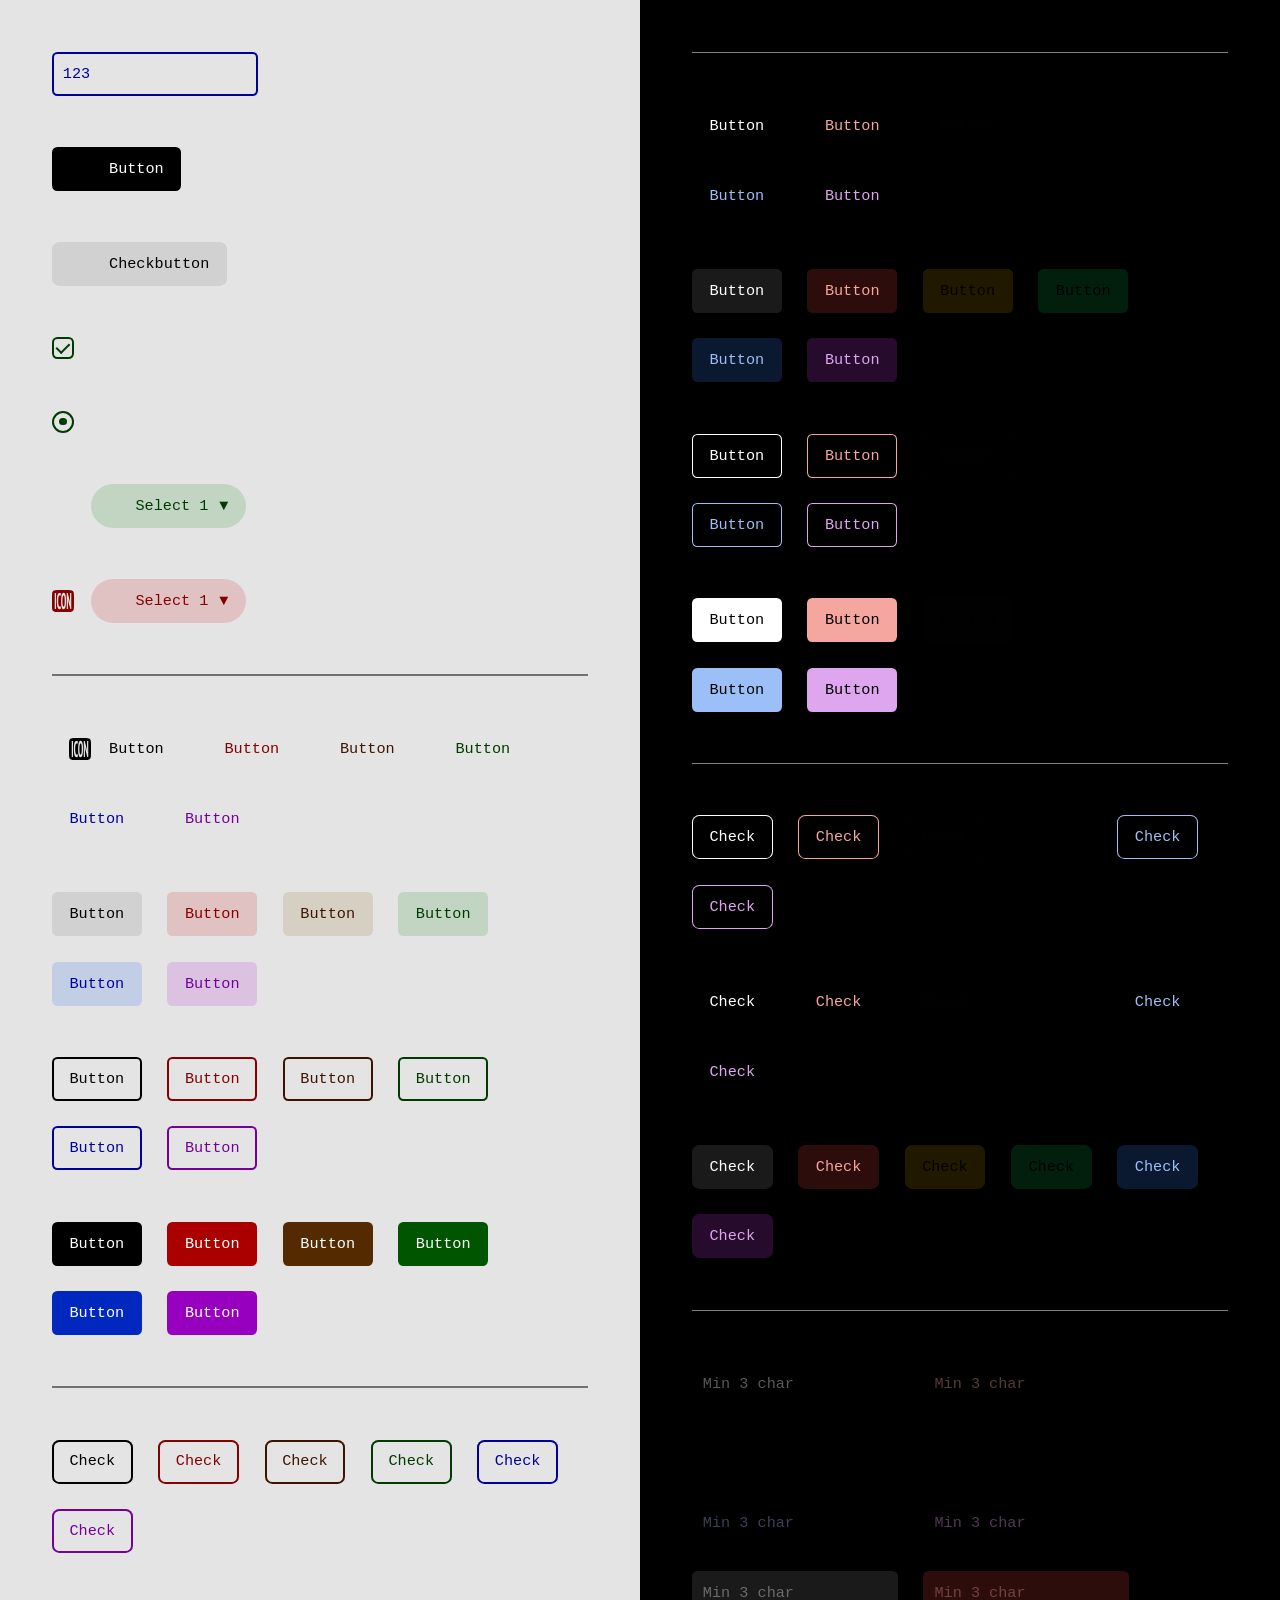
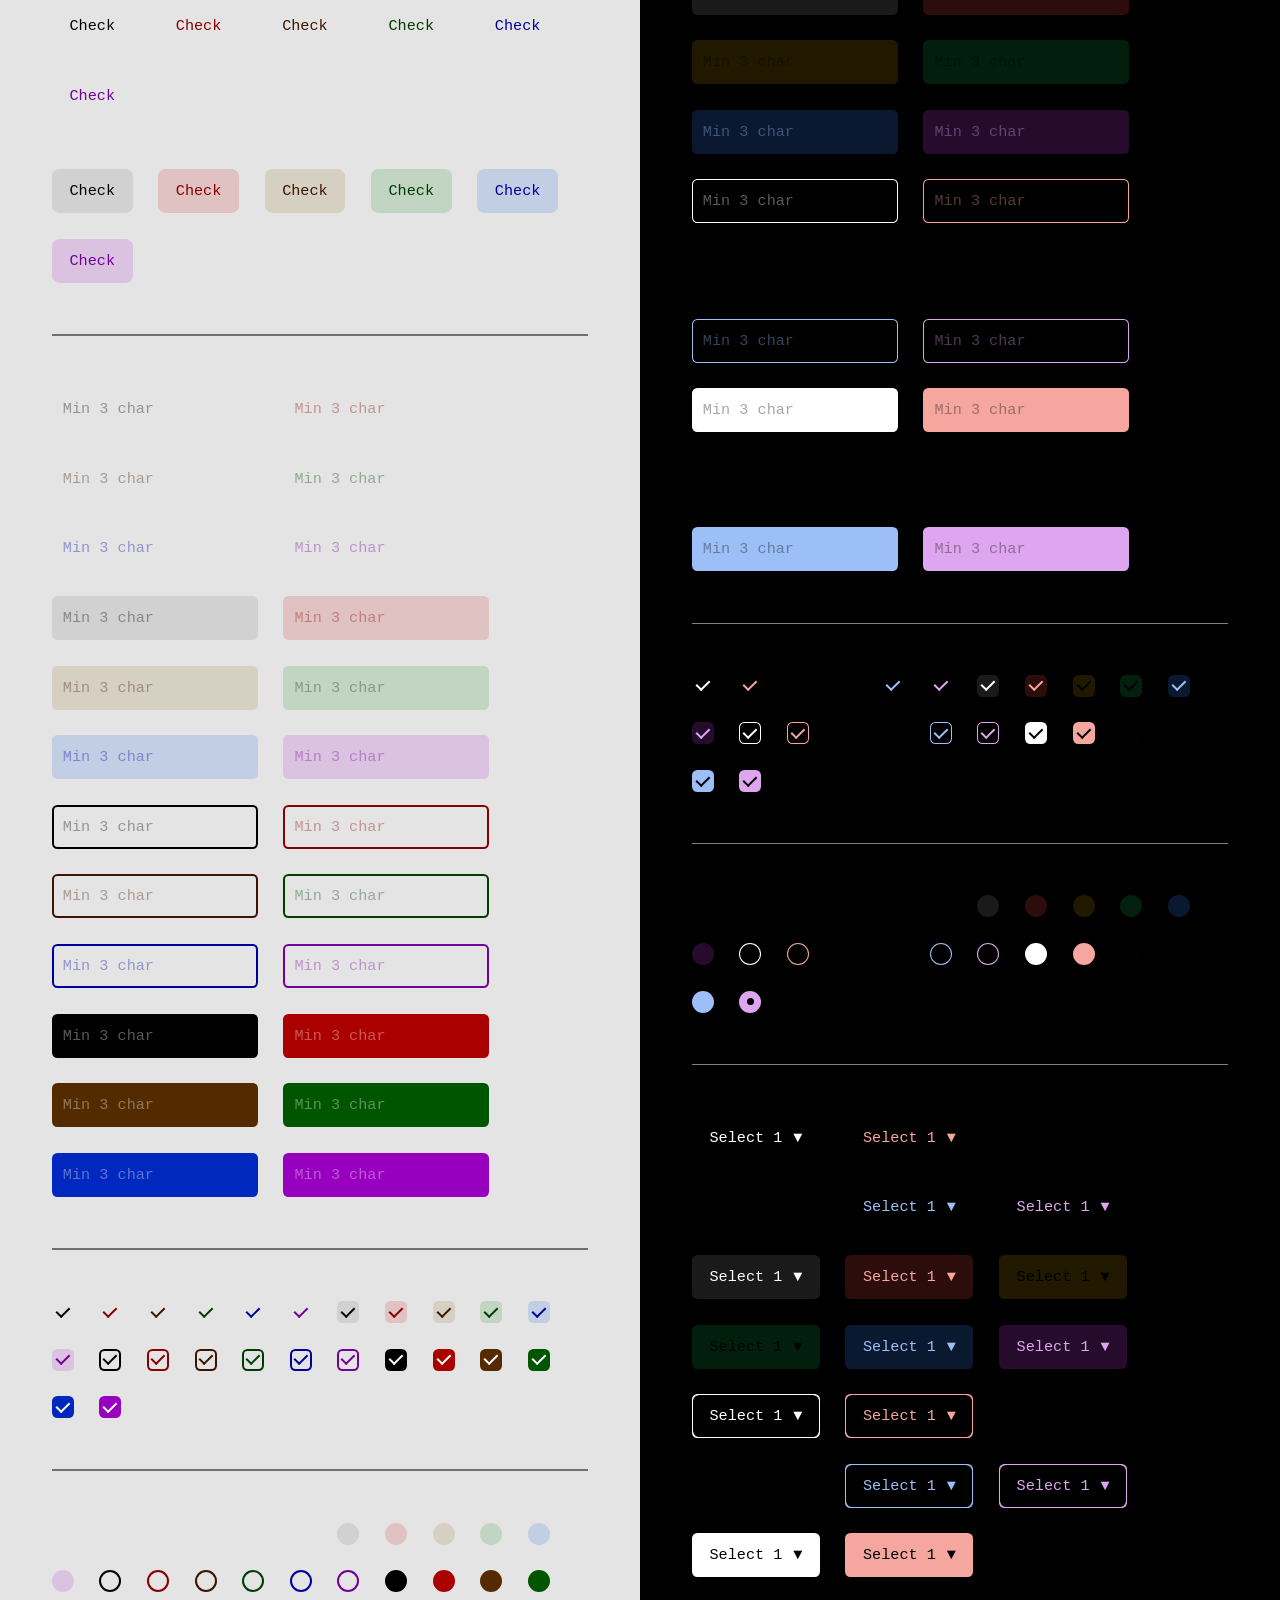
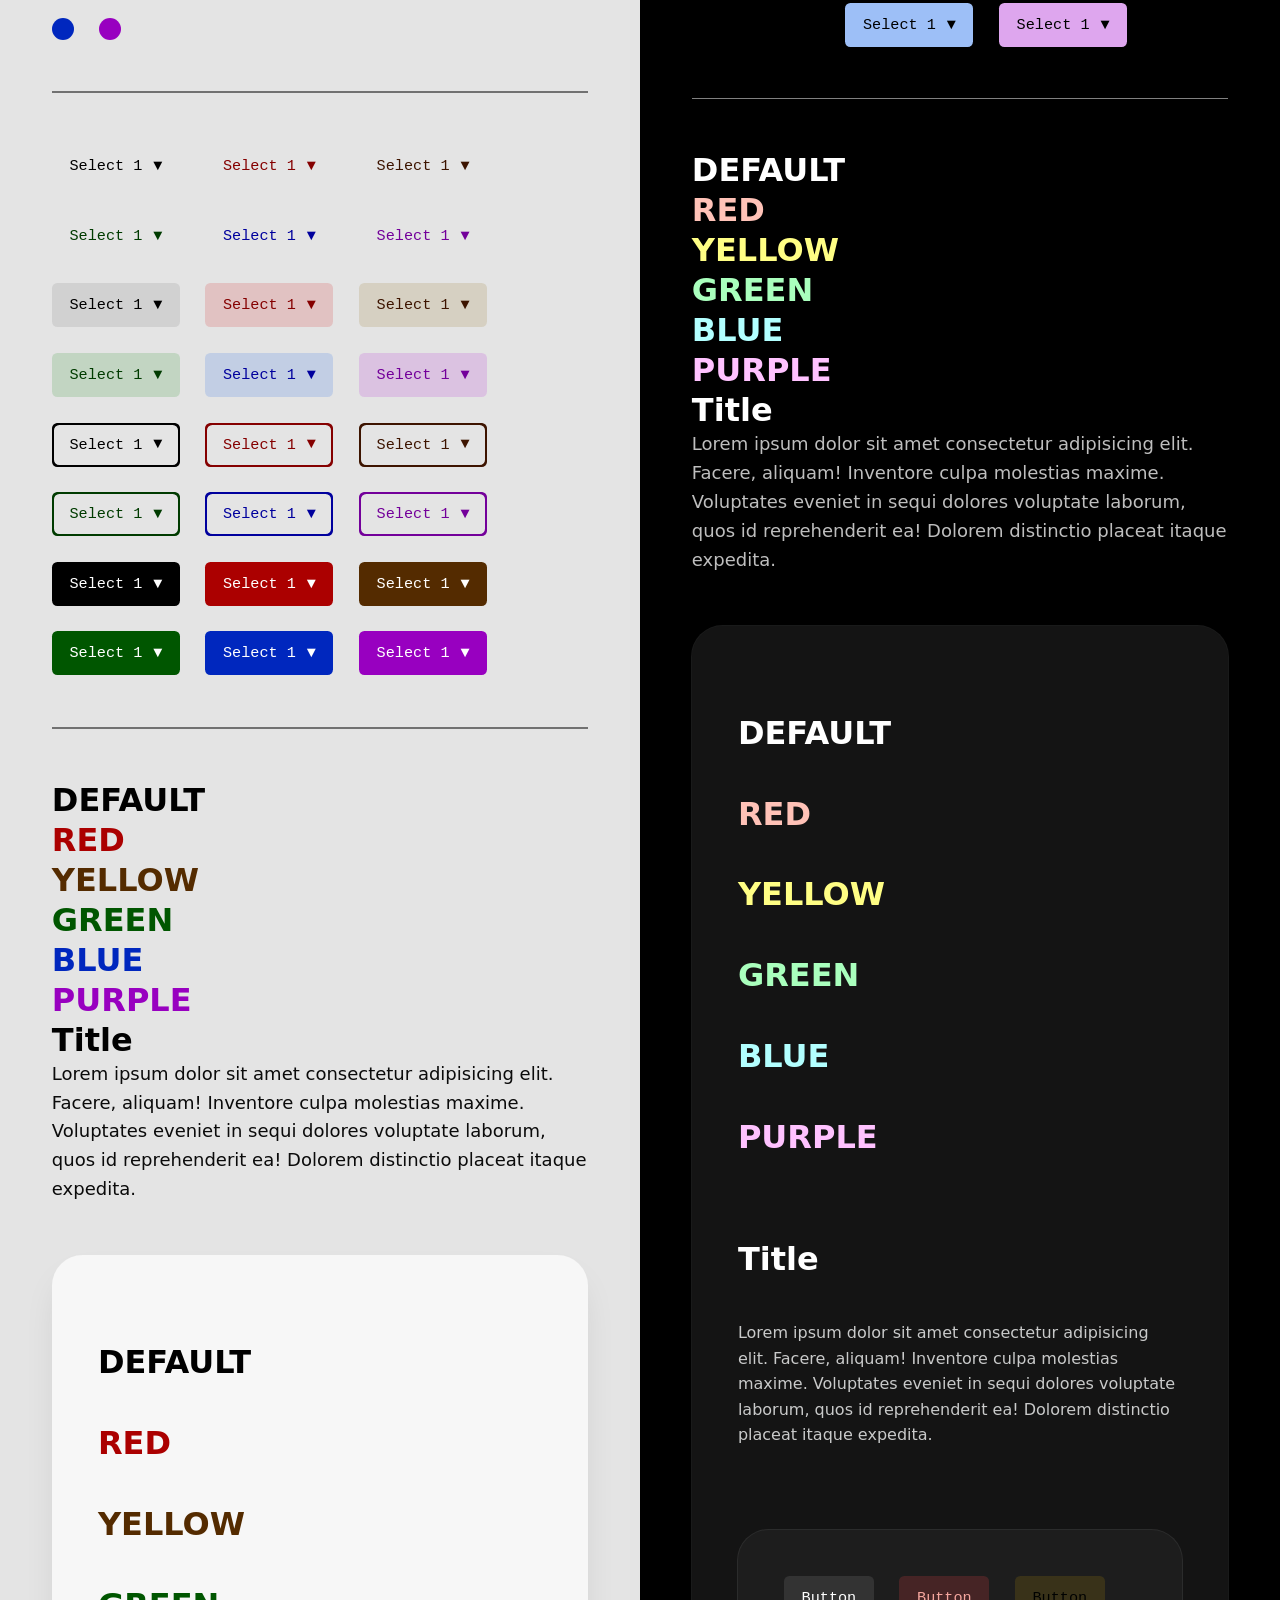
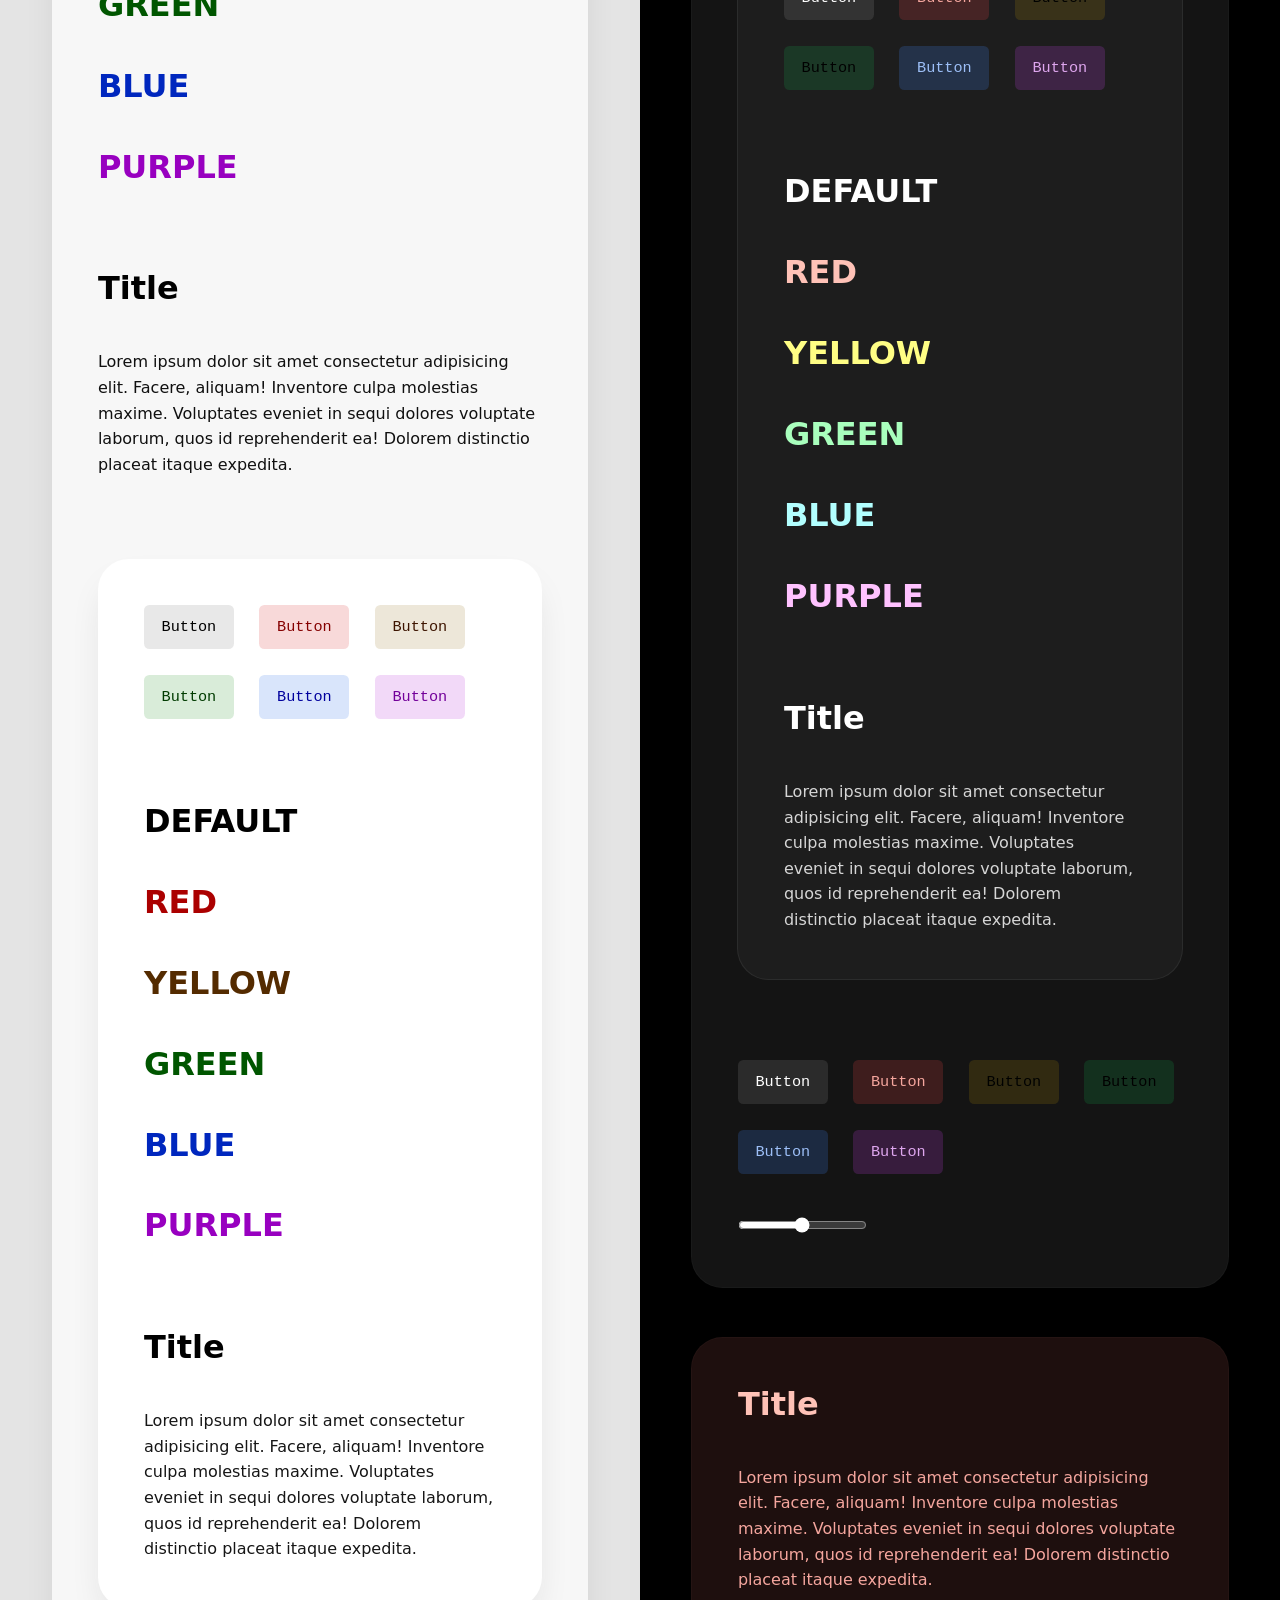
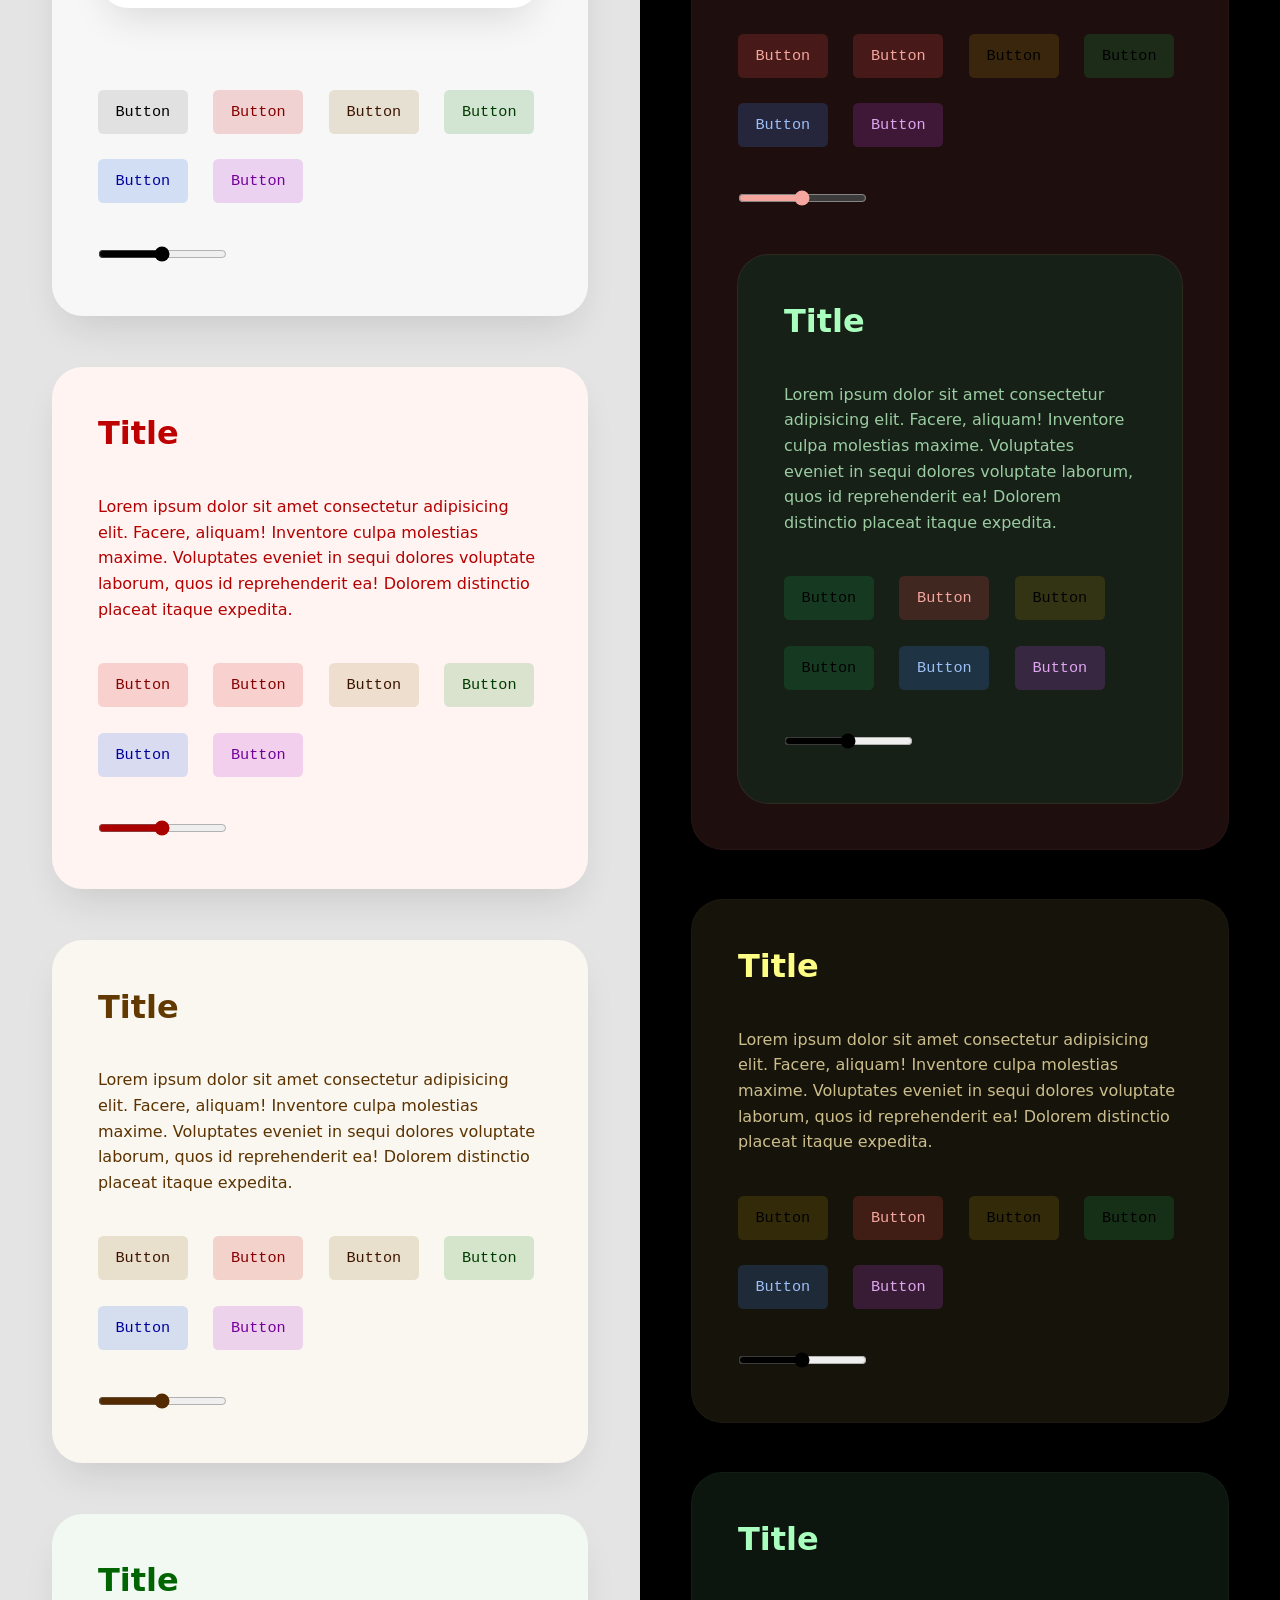
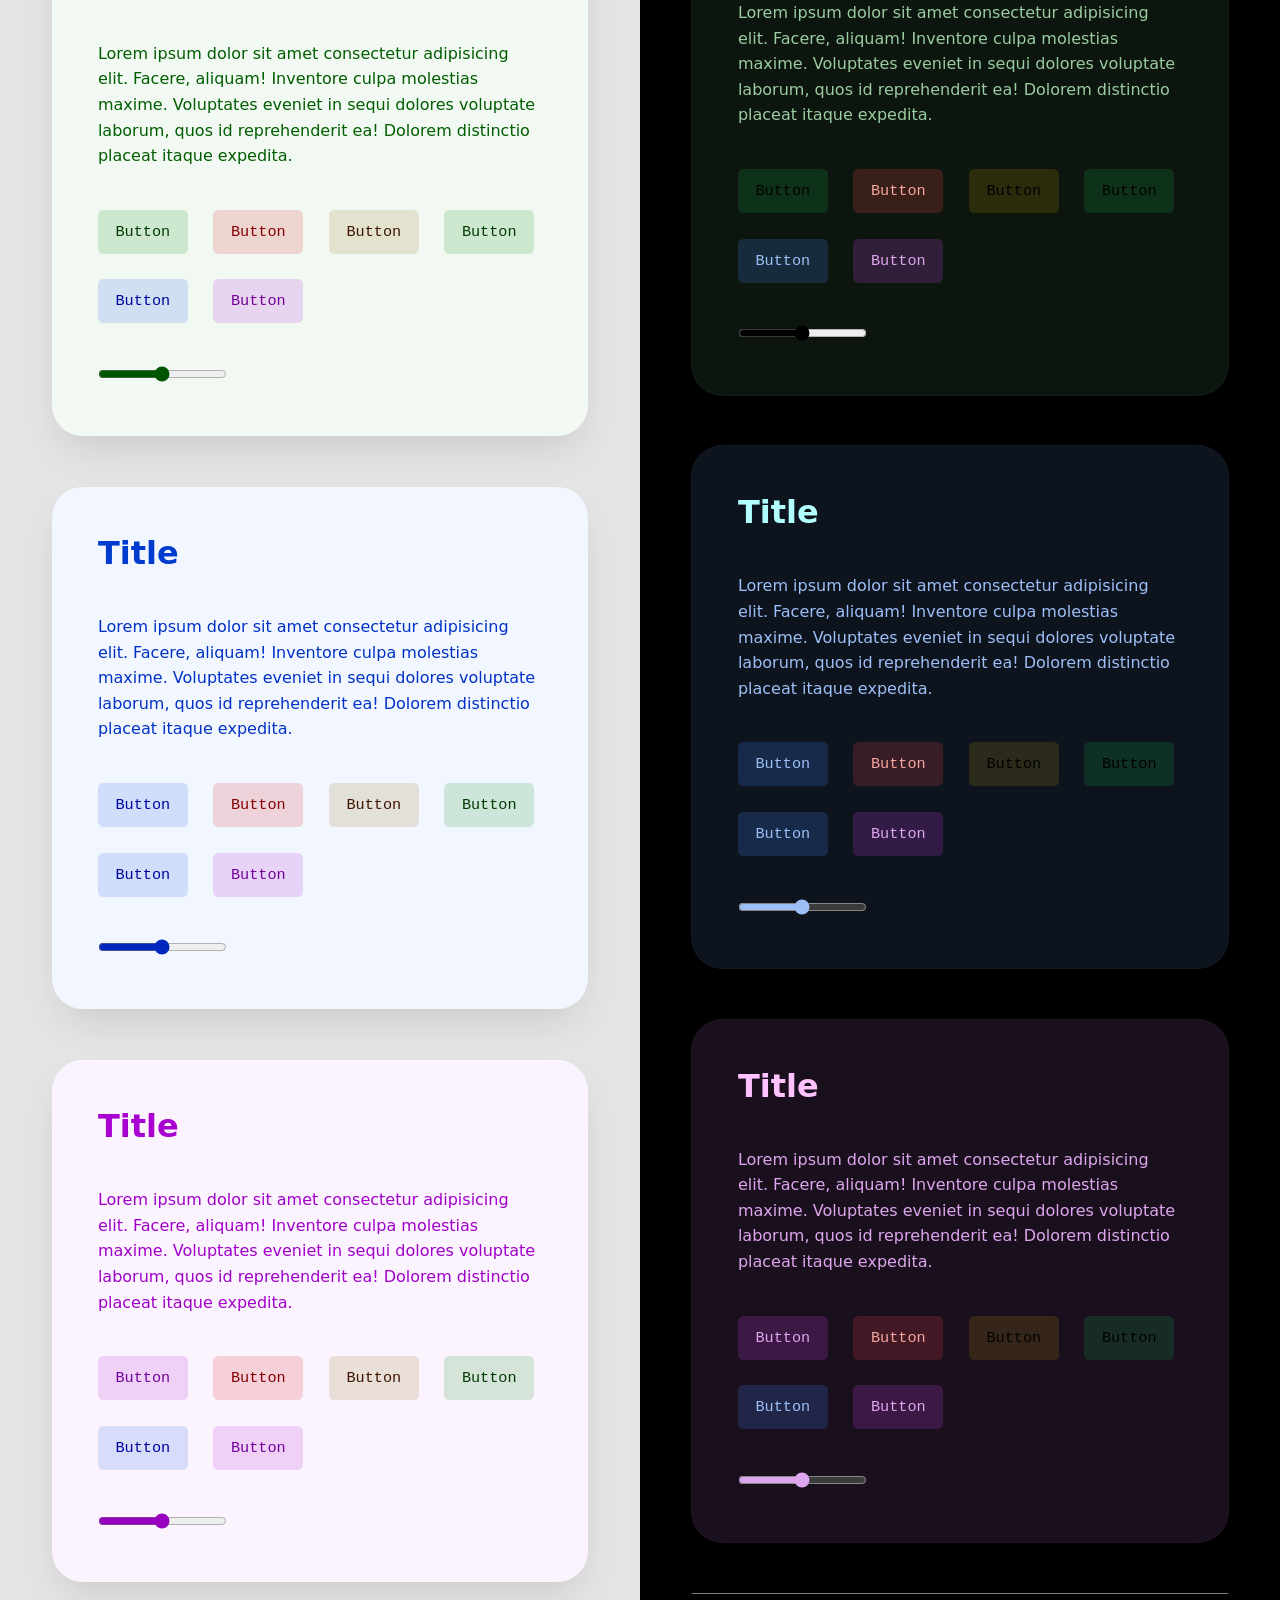
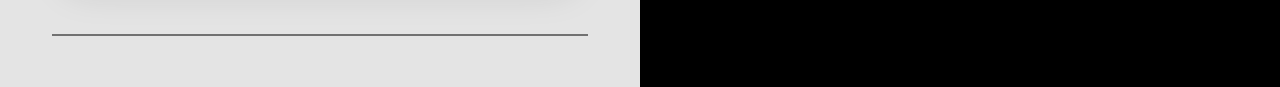
==== commit 94831207: "_" ====
--- a/favicon.ico/index.html
+++ b/favicon.ico/index.html
@@ -1 +1 @@
-<!DOCTYPE html><meta name="robots" content="noindex"><html class="html"><head><meta charset="utf-8"><meta name="viewport" content="width=device-width"><title>912 </title><style> * { box-sizing: border-box; } body { min-height: 100vh; display: flex; margin: 0; align-items: stretch; } html { font-family: System-ui; line-height: 1.6; } .container { padding: var(--padding-l); background-color: var(--surface-color); display: flex; flex-direction: column; flex-grow: 1; gap: 2rlh; align-items: start; } .container__item { display: flex; flex-wrap: wrap; gap: 1rlh; } h1, h2, h3, h4, h5, h6 { font-weight: var(--font-weight-title); } h3 { font-size: 2rem; line-height: 1.25; color: var(--accent-color); } h2 { margin-top: 2rlh; } hr { align-self: stretch; border: none; background-color: canvasText; height: var(--border-width); opacity: 0.5; } </style> <link rel="stylesheet" href="https://synchronizer.github.io/algo-colors/style.css"> </head><body class="body"><div class="container"><input type="text" class="control control_type_input control_variant_outline" data-color="blue" value="123"/><button class="control control_type_button control_variant_fill" data-color="default" ><span class="control__icon" style="mask-image: url(https://upload.wikimedia.org/wikipedia/commons/thumb/4/4f/SVG_Logo.svg/1920px-SVG_Logo.svg.png);"></span>Button</button><label class="control control_type_checkbutton" data-color="default" ><input type="checkbox" class="control__input"><span class="control__icon" style="mask-image: url(https://upload.wikimedia.org/wikipedia/commons/thumb/4/4f/SVG_Logo.svg/1920px-SVG_Logo.svg.png);"></span> Checkbutton </label><input type="checkbox" class="control control_type_checkbox control_variant_outline" data-color="green" checked="1"></input><input type="radio" class="control control_type_radio control_variant_outline" data-color="green" checked="1"></input><div class="control control_type_select control_shape_pill control__select-wrapper" data-color="green"><span class="control__icon" style="mask-image: url(https://upload.wikimedia.org/wikipedia/commons/thumb/4/4f/SVG_Logo.svg/1920px-SVG_Logo.svg.png);"></span><select class="control control_type_select control_shape_pill" ><option class="select__option" > Select 1 </option><option class="select__option" > Select 2 </option><option class="select__option" > Select 3 </option></select></div><div class="control control__select-wrapper" data-color="red"><span class="control__icon"></span><select name="" id="" class="control control_type_select control_shape_pill"><option value="">Select 1</option><option value="">Select 2</option><option value="">Select 3</option></select></div><hr><div class="container__item"><button class="control control_type_button control_variant_ghost"><span class="control__icon"></span>Button</button><button class="control control_type_button control_variant_ghost control_color_red" data-color="red">Button</button><button class="control control_type_button control_variant_ghost control_color_yellow" data-color="yellow">Button</button><button class="control control_type_button control_variant_ghost control_color_green" data-color="green">Button</button><button class="control control_type_button control_variant_ghost control_color_blue" data-color="blue">Button</button><button class="control control_type_button control_variant_ghost control_color_purple" data-color="purple">Button</button></div><div class="container__item"><button class="control control_type_button">Button</button><button class="control control_type_button control_color_red" data-color="red">Button</button><button class="control control_type_button control_color_yellow" data-color="yellow">Button</button><button class="control control_type_button control_color_green" data-color="green">Button</button><button class="control control_type_button control_color_blue" data-color="blue">Button</button><button class="control control_type_button control_color_purple" data-color="purple">Button</button></div><div class="container__item"><button class="control control_type_button control_variant_outline">Button</button><button class="control control_type_button control_variant_outline control_color_red" data-color="red">Button</button><button class="control control_type_button control_variant_outline control_color_yellow" data-color="yellow">Button</button><button class="control control_type_button control_variant_outline control_color_green" data-color="green">Button</button><button class="control control_type_button control_variant_outline control_color_blue" data-color="blue">Button</button><button class="control control_type_button control_variant_outline control_color_purple" data-color="purple">Button</button></div><div class="container__item"><button class="control control_type_button control_variant_fill">Button</button><button class="control control_type_button control_variant_fill control_color_red" data-color="red">Button</button><button class="control control_type_button control_variant_fill control_color_yellow" data-color="yellow">Button</button><button class="control control_type_button control_variant_fill control_color_green" data-color="green">Button</button><button class="control control_type_button control_variant_fill control_color_blue" data-color="blue">Button</button><button class="control control_type_button control_variant_fill control_color_purple" data-color="purple">Button</button></div><hr><div class="container__item"><label class="control control_type_checkbutton control_variant_outline"><input type="checkbox" class="control__input"> Check </label><label class="control control_type_checkbutton control_variant_outline control_color_red" data-color="red"><input type="checkbox" class="control__input"> Check </label><label class="control control_type_checkbutton control_variant_outline control_color_yellow" data-color="yellow"><input type="checkbox" class="control__input"> Check </label><label class="control control_type_checkbutton control_variant_outline control_color_green" data-color="green"><input type="checkbox" class="control__input"> Check </label><label class="control control_type_checkbutton control_variant_outline control_color_blue" data-color="blue"><input type="checkbox" class="control__input"> Check </label><label class="control control_type_checkbutton control_variant_outline control_color_purple" data-color="purple"><input type="checkbox" class="control__input"> Check </label></div><div class="container__item"><label class="control control_type_checkbutton control_variant_ghost"><input type="checkbox" class="control__input"> Check </label><label class="control control_type_checkbutton control_variant_ghost control_color_red" data-color="red"><input type="checkbox" class="control__input"> Check </label><label class="control control_type_checkbutton control_variant_ghost control_color_yellow" data-color="yellow"><input type="checkbox" class="control__input"> Check </label><label class="control control_type_checkbutton control_variant_ghost control_color_green" data-color="green"><input type="checkbox" class="control__input"> Check </label><label class="control control_type_checkbutton control_variant_ghost control_color_blue" data-color="blue"><input type="checkbox" class="control__input"> Check </label><label class="control control_type_checkbutton control_variant_ghost control_color_purple" data-color="purple"><input type="checkbox" class="control__input"> Check </label></div><div class="container__item"><label class="control control_type_checkbutton"><input type="checkbox" class="control__input"> Check </label><label class="control control_type_checkbutton control_color_red" data-color="red"><input type="checkbox" class="control__input"> Check </label><label class="control control_type_checkbutton control_color_yellow" data-color="yellow"><input type="checkbox" class="control__input"> Check </label><label class="control control_type_checkbutton control_color_green" data-color="green"><input type="checkbox" class="control__input"> Check </label><label class="control control_type_checkbutton control_color_blue" data-color="blue"><input type="checkbox" class="control__input"> Check </label><label class="control control_type_checkbutton control_color_purple" data-color="purple"><input type="checkbox" class="control__input"> Check </label></div><hr><div class="container__item"><input type="text" placeholder="Min 3 char" minlength="3" minlength="3" required checked class="control control_type_input control_variant_ghost"><input type="text" placeholder="Min 3 char" minlength="3" minlength="3" required checked class="control control_type_input control_variant_ghost control_color_red" data-color="red"><input type="text" placeholder="Min 3 char" minlength="3" minlength="3" required checked class="control control_type_input control_variant_ghost control_color_yellow" data-color="yellow"><input type="text" placeholder="Min 3 char" minlength="3" minlength="3" required checked class="control control_type_input control_variant_ghost control_color_green" data-color="green"><input type="text" placeholder="Min 3 char" minlength="3" minlength="3" required checked class="control control_type_input control_variant_ghost control_color_blue" data-color="blue"><input type="text" placeholder="Min 3 char" minlength="3" minlength="3" required checked class="control control_type_input control_variant_ghost control_color_purple" data-color="purple"><input type="text" placeholder="Min 3 char" minlength="3" minlength="3" required checked class="control control_type_input"><input type="text" placeholder="Min 3 char" minlength="3" minlength="3" required checked class="control control_type_input" data-color="red"><input type="text" placeholder="Min 3 char" minlength="3" minlength="3" required checked class="control control_type_input" data-color="yellow"><input type="text" placeholder="Min 3 char" minlength="3" minlength="3" required checked class="control control_type_input" data-color="green"><input type="text" placeholder="Min 3 char" minlength="3" minlength="3" required checked class="control control_type_input" data-color="blue"><input type="text" placeholder="Min 3 char" minlength="3" minlength="3" required checked class="control control_type_input" data-color="purple"><input type="text" placeholder="Min 3 char" minlength="3" minlength="3" required checked class="control control_type_input control_variant_outline"><input type="text" placeholder="Min 3 char" minlength="3" minlength="3" required checked class="control control_type_input control_variant_outline control_color_red" data-color="red"><input type="text" placeholder="Min 3 char" minlength="3" minlength="3" required checked class="control control_type_input control_variant_outline control_color_yellow" data-color="yellow"><input type="text" placeholder="Min 3 char" minlength="3" minlength="3" required checked class="control control_type_input control_variant_outline control_color_green" data-color="green"><input type="text" placeholder="Min 3 char" minlength="3" minlength="3" required checked class="control control_type_input control_variant_outline control_color_blue" data-color="blue"><input type="text" placeholder="Min 3 char" minlength="3" minlength="3" required checked class="control control_type_input control_variant_outline control_color_purple" data-color="purple"><input type="text" placeholder="Min 3 char" minlength="3" minlength="3" required checked class="control control_type_input control_variant_fill"><input type="text" placeholder="Min 3 char" minlength="3" minlength="3" required checked class="control control_type_input control_variant_fill control_color_red" data-color="red"><input type="text" placeholder="Min 3 char" minlength="3" minlength="3" required checked class="control control_type_input control_variant_fill control_color_yellow" data-color="yellow"><input type="text" placeholder="Min 3 char" minlength="3" minlength="3" required checked class="control control_type_input control_variant_fill control_color_green" data-color="green"><input type="text" placeholder="Min 3 char" minlength="3" minlength="3" required checked class="control control_type_input control_variant_fill control_color_blue" data-color="blue"><input type="text" placeholder="Min 3 char" minlength="3" minlength="3" required checked class="control control_type_input control_variant_fill control_color_purple" data-color="purple"></div><hr><div class="container__item"><input type="checkbox" checked class="control control_type_checkbox control_variant_ghost"><input type="checkbox" checked class="control control_type_checkbox control_variant_ghost control_color_red" data-color="red"><input type="checkbox" checked class="control control_type_checkbox control_variant_ghost control_color_yellow" data-color="yellow"><input type="checkbox" checked class="control control_type_checkbox control_variant_ghost control_color_green" data-color="green"><input type="checkbox" checked class="control control_type_checkbox control_variant_ghost control_color_blue" data-color="blue"><input type="checkbox" checked class="control control_type_checkbox control_variant_ghost control_color_purple" data-color="purple"><input type="checkbox" checked class="control control_type_checkbox"><input type="checkbox" checked class="control control_type_checkbox" data-color="red"><input type="checkbox" checked class="control control_type_checkbox" data-color="yellow"><input type="checkbox" checked class="control control_type_checkbox" data-color="green"><input type="checkbox" checked class="control control_type_checkbox" data-color="blue"><input type="checkbox" checked class="control control_type_checkbox" data-color="purple"><input type="checkbox" checked class="control control_type_checkbox control_variant_outline"><input type="checkbox" checked class="control control_type_checkbox control_variant_outline control_color_red" data-color="red"><input type="checkbox" checked class="control control_type_checkbox control_variant_outline control_color_yellow" data-color="yellow"><input type="checkbox" checked class="control control_type_checkbox control_variant_outline control_color_green" data-color="green"><input type="checkbox" checked class="control control_type_checkbox control_variant_outline control_color_blue" data-color="blue"><input type="checkbox" checked class="control control_type_checkbox control_variant_outline control_color_purple" data-color="purple"><input type="checkbox" checked class="control control_type_checkbox control_variant_fill"><input type="checkbox" checked class="control control_type_checkbox control_variant_fill control_color_red" data-color="red"><input type="checkbox" checked class="control control_type_checkbox control_variant_fill control_color_yellow" data-color="yellow"><input type="checkbox" checked class="control control_type_checkbox control_variant_fill control_color_green" data-color="green"><input type="checkbox" checked class="control control_type_checkbox control_variant_fill control_color_blue" data-color="blue"><input type="checkbox" checked class="control control_type_checkbox control_variant_fill control_color_purple" data-color="purple"></div><hr><div class="container__item"><input type="radio" name="radio" checked class="control control_type_radio control_variant_ghost"><input type="radio" name="radio" checked class="control control_type_radio control_variant_ghost control_color_red" data-color="red"><input type="radio" name="radio" checked class="control control_type_radio control_variant_ghost control_color_yellow" data-color="yellow"><input type="radio" name="radio" checked class="control control_type_radio control_variant_ghost control_color_green" data-color="green"><input type="radio" name="radio" checked class="control control_type_radio control_variant_ghost control_color_blue" data-color="blue"><input type="radio" name="radio" checked class="control control_type_radio control_variant_ghost control_color_purple" data-color="purple"><input type="radio" name="radio" checked class="control control_type_radio"><input type="radio" name="radio" checked class="control control_type_radio" data-color="red"><input type="radio" name="radio" checked class="control control_type_radio" data-color="yellow"><input type="radio" name="radio" checked class="control control_type_radio" data-color="green"><input type="radio" name="radio" checked class="control control_type_radio" data-color="blue"><input type="radio" name="radio" checked class="control control_type_radio" data-color="purple"><input type="radio" name="radio" checked class="control control_type_radio control_variant_outline"><input type="radio" name="radio" checked class="control control_type_radio control_variant_outline control_color_red" data-color="red"><input type="radio" name="radio" checked class="control control_type_radio control_variant_outline control_color_yellow" data-color="yellow"><input type="radio" name="radio" checked class="control control_type_radio control_variant_outline control_color_green" data-color="green"><input type="radio" name="radio" checked class="control control_type_radio control_variant_outline control_color_blue" data-color="blue"><input type="radio" name="radio" checked class="control control_type_radio control_variant_outline control_color_purple" data-color="purple"><input type="radio" name="radio" checked class="control control_type_radio control_variant_fill"><input type="radio" name="radio" checked class="control control_type_radio control_variant_fill control_color_red" data-color="red"><input type="radio" name="radio" checked class="control control_type_radio control_variant_fill control_color_yellow" data-color="yellow"><input type="radio" name="radio" checked class="control control_type_radio control_variant_fill control_color_green" data-color="green"><input type="radio" name="radio" checked class="control control_type_radio control_variant_fill control_color_blue" data-color="blue"><input type="radio" name="radio" checked class="control control_type_radio control_variant_fill control_color_purple" data-color="purple"></div><hr><div class="container__item"><div class="control control__select-wrapper control_variant_ghost"><select name="" id="" class="control control_type_select control_variant_ghost"><option value="">Select 1</option><option value="">Select 2</option><option value="">Select 3</option></select></div><div class="control control__select-wrapper control_variant_ghost" data-color="red"><select name="" id="" class="control control_type_select control_variant_ghost"><option value="">Select 1</option><option value="">Select 2</option><option value="">Select 3</option></select></div><div class="control control__select-wrapper control_variant_ghost" data-color="yellow"><select name="" id="" class="control control_type_select control_variant_ghost"><option value="">Select 1</option><option value="">Select 2</option><option value="">Select 3</option></select></div><div class="control control__select-wrapper control_variant_ghost" data-color="green"><select name="" id="" class="control control_type_select control_variant_ghost"><option value="">Select 1</option><option value="">Select 2</option><option value="">Select 3</option></select></div><div class="control control__select-wrapper control_variant_ghost" data-color="blue"><select name="" id="" class="control control_type_select control_variant_ghost"><option value="">Select 1</option><option value="">Select 2</option><option value="">Select 3</option></select></div><div class="control control__select-wrapper control_variant_ghost" data-color="purple"><select name="" id="" class="control control_type_select control_variant_ghost"><option value="">Select 1</option><option value="">Select 2</option><option value="">Select 3</option></select></div><div class="control control__select-wrapper"><select name="" id="" class="control control_type_select"><option value="">Select 1</option><option value="">Select 2</option><option value="">Select 3</option></select></div><div class="control control__select-wrapper" data-color="red"><select name="" id="" class="control control_type_select"><option value="">Select 1</option><option value="">Select 2</option><option value="">Select 3</option></select></div><div class="control control__select-wrapper" data-color="yellow"><select name="" id="" class="control control_type_select"><option value="">Select 1</option><option value="">Select 2</option><option value="">Select 3</option></select></div><div class="control control__select-wrapper" data-color="green"><select name="" id="" class="control control_type_select"><option value="">Select 1</option><option value="">Select 2</option><option value="">Select 3</option></select></div><div class="control control__select-wrapper" data-color="blue"><select name="" id="" class="control control_type_select"><option value="">Select 1</option><option value="">Select 2</option><option value="">Select 3</option></select></div><div class="control control__select-wrapper control_type_select" data-color="purple"><select name="" id="" class="control control_type_select"><option value="">Select 1</option><option value="">Select 2</option><option value="">Select 3</option></select></div><div class="control control__select-wrapper control_variant_outline"><select name="" id="" class="control control_type_select control_variant_outline"><option value="">Select 1</option><option value="">Select 2</option><option value="">Select 3</option></select></div><div class="control control__select-wrapper control_variant_outline" data-color="red"><select name="" id="" class="control control_type_select control_variant_outline"><option value="">Select 1</option><option value="">Select 2</option><option value="">Select 3</option></select></div><div class="control control__select-wrapper control_variant_outline" data-color="yellow"><select name="" id="" class="control control_type_select control_variant_outline"><option value="">Select 1</option><option value="">Select 2</option><option value="">Select 3</option></select></div><div class="control control__select-wrapper control_variant_outline" data-color="green"><select name="" id="" class="control control_type_select control_variant_outline"><option value="">Select 1</option><option value="">Select 2</option><option value="">Select 3</option></select></div><div class="control control__select-wrapper control_variant_outline" data-color="blue"><select name="" id="" class="control control_type_select control_variant_outline"><option value="">Select 1</option><option value="">Select 2</option><option value="">Select 3</option></select></div><div class="control control__select-wrapper control_variant_outline" data-color="purple"><select name="" id="" class="control control_type_select control_variant_outline"><option value="">Select 1</option><option value="">Select 2</option><option value="">Select 3</option></select></div><div class="control control__select-wrapper control_variant_fill"><select name="" id="" class="control control_type_select control_variant_fill"><option value="">Select 1</option><option value="">Select 2</option><option value="">Select 3</option></select></div><div class="control control__select-wrapper control_variant_fill" data-color="red"><select name="" id="" class="control control_type_select control_variant_fill"><option value="">Select 1</option><option value="">Select 2</option><option value="">Select 3</option></select></div><div class="control control__select-wrapper control_variant_fill" data-color="yellow"><select name="" id="" class="control control_type_select control_variant_fill"><option value="">Select 1</option><option value="">Select 2</option><option value="">Select 3</option></select></div><div class="control control__select-wrapper control_variant_fill" data-color="green"><select name="" id="" class="control control_type_select control_variant_fill"><option value="">Select 1</option><option value="">Select 2</option><option value="">Select 3</option></select></div><div class="control control__select-wrapper control_variant_fill" data-color="blue"><select name="" id="" class="control control_type_select control_variant_fill"><option value="">Select 1</option><option value="">Select 2</option><option value="">Select 3</option></select></div><div class="control control__select-wrapper control_variant_fill" data-color="purple"><select name="" id="" class="control control_type_select control_variant_fill"><option value="">Select 1</option><option value="">Select 2</option><option value="">Select 3</option></select></div></div><hr><div><p><h3>DEFAULT</h3><h3 data-color="red">RED</h3><h3 data-color="yellow">YELLOW</h3><h3 data-color="green">GREEN</h3><h3 data-color="blue">BLUE</h3><h3 data-color="purple">PURPLE</h3></p><h3 class="surface__title">Title</h3><p> Lorem ipsum dolor sit amet consectetur adipisicing elit. Facere, aliquam! Inventore culpa molestias maxime. Voluptates eveniet in sequi dolores voluptate laborum, quos id reprehenderit ea! Dolorem distinctio placeat itaque expedita. </p></div><div class="surface" data-layer="1"><p><h3>DEFAULT</h3><h3 data-color="red">RED</h3><h3 data-color="yellow">YELLOW</h3><h3 data-color="green">GREEN</h3><h3 data-color="blue">BLUE</h3><h3 data-color="purple">PURPLE</h3></p><h3 class="surface__title">Title</h3><p> Lorem ipsum dolor sit amet consectetur adipisicing elit. Facere, aliquam! Inventore culpa molestias maxime. Voluptates eveniet in sequi dolores voluptate laborum, quos id reprehenderit ea! Dolorem distinctio placeat itaque expedita. </p><p><div class="surface" data-layer="2"><div class="container__item"><button class="control control_type_button control_color_default">Button</button><button class="control control_type_button control_color_red" data-color="red">Button</button><button class="control control_type_button control_color_yellow" data-color="yellow">Button</button><button class="control control_type_button control_color_green" data-color="green">Button</button><button class="control control_type_button control_color_blue" data-color="blue">Button</button><button class="control control_type_button control_color_purple" data-color="purple">Button</button></div><p><h3>DEFAULT</h3><h3 data-color="red">RED</h3><h3 data-color="yellow">YELLOW</h3><h3 data-color="green">GREEN</h3><h3 data-color="blue">BLUE</h3><h3 data-color="purple">PURPLE</h3></p><h3 class="surface__title">Title</h3><p> Lorem ipsum dolor sit amet consectetur adipisicing elit. Facere, aliquam! Inventore culpa molestias maxime. Voluptates eveniet in sequi dolores voluptate laborum, quos id reprehenderit ea! Dolorem distinctio placeat itaque expedita. </p></div></p><div class="container__item"><button class="control control_type_button control_color_default">Button</button><button class="control control_type_button control_color_red" data-color="red">Button</button><button class="control control_type_button control_color_yellow" data-color="yellow">Button</button><button class="control control_type_button control_color_green" data-color="green">Button</button><button class="control control_type_button control_color_blue" data-color="blue">Button</button><button class="control control_type_button control_color_purple" data-color="purple">Button</button></div><p><input type="range" name="" id=""></p></div><div class="surface" data-layer="1" data-color="red"><h3 class="surface__title">Title</h3><p> Lorem ipsum dolor sit amet consectetur adipisicing elit. Facere, aliquam! Inventore culpa molestias maxime. Voluptates eveniet in sequi dolores voluptate laborum, quos id reprehenderit ea! Dolorem distinctio placeat itaque expedita. </p><div class="container__item"><button class="control control_type_button control_color_default">Button</button><button class="control control_type_button control_color_red" data-color="red">Button</button><button class="control control_type_button control_color_yellow" data-color="yellow">Button</button><button class="control control_type_button control_color_green" data-color="green">Button</button><button class="control control_type_button control_color_blue" data-color="blue">Button</button><button class="control control_type_button control_color_purple" data-color="purple">Button</button></div><p><input type="range" name="" id=""></p></div><div class="surface" data-layer="1" data-color="yellow"><h3 class="surface__title">Title</h3><p> Lorem ipsum dolor sit amet consectetur adipisicing elit. Facere, aliquam! Inventore culpa molestias maxime. Voluptates eveniet in sequi dolores voluptate laborum, quos id reprehenderit ea! Dolorem distinctio placeat itaque expedita. </p><div class="container__item"><button class="control control_type_button control_color_default">Button</button><button class="control control_type_button control_color_red" data-color="red">Button</button><button class="control control_type_button control_color_yellow" data-color="yellow">Button</button><button class="control control_type_button control_color_green" data-color="green">Button</button><button class="control control_type_button control_color_blue" data-color="blue">Button</button><button class="control control_type_button control_color_purple" data-color="purple">Button</button></div><p><input type="range" name="" id=""></p></div><div class="surface" data-layer="1" data-color="green"><h3 class="surface__title">Title</h3><p> Lorem ipsum dolor sit amet consectetur adipisicing elit. Facere, aliquam! Inventore culpa molestias maxime. Voluptates eveniet in sequi dolores voluptate laborum, quos id reprehenderit ea! Dolorem distinctio placeat itaque expedita. </p><div class="container__item"><button class="control control_type_button control_color_default">Button</button><button class="control control_type_button control_color_red" data-color="red">Button</button><button class="control control_type_button control_color_yellow" data-color="yellow">Button</button><button class="control control_type_button control_color_green" data-color="green">Button</button><button class="control control_type_button control_color_blue" data-color="blue">Button</button><button class="control control_type_button control_color_purple" data-color="purple">Button</button></div><p><input type="range" name="" id=""></p></div><div class="surface" data-layer="1" data-color="blue"><h3 class="surface__title">Title</h3><p> Lorem ipsum dolor sit amet consectetur adipisicing elit. Facere, aliquam! Inventore culpa molestias maxime. Voluptates eveniet in sequi dolores voluptate laborum, quos id reprehenderit ea! Dolorem distinctio placeat itaque expedita. </p><div class="container__item"><button class="control control_type_button control_color_default">Button</button><button class="control control_type_button control_color_red" data-color="red">Button</button><button class="control control_type_button control_color_yellow" data-color="yellow">Button</button><button class="control control_type_button control_color_green" data-color="green">Button</button><button class="control control_type_button control_color_blue" data-color="blue">Button</button><button class="control control_type_button control_color_purple" data-color="purple">Button</button></div><p><input type="range" name="" id=""></p></div><div class="surface" data-layer="1" data-color="purple"><h3 class="surface__title">Title</h3><p> Lorem ipsum dolor sit amet consectetur adipisicing elit. Facere, aliquam! Inventore culpa molestias maxime. Voluptates eveniet in sequi dolores voluptate laborum, quos id reprehenderit ea! Dolorem distinctio placeat itaque expedita. </p><div class="container__item"><button class="control control_type_button control_color_default">Button</button><button class="control control_type_button control_color_red" data-color="red">Button</button><button class="control control_type_button control_color_yellow" data-color="yellow">Button</button><button class="control control_type_button control_color_green" data-color="green">Button</button><button class="control control_type_button control_color_blue" data-color="blue">Button</button><button class="control control_type_button control_color_purple" data-color="purple">Button</button></div><p><input type="range" name="" id=""></p></div><hr></div><div class="container" data-color-scheme="dark"><hr><div class="container__item"><button class="control control_type_button control_variant_ghost">Button</button><button class="control control_type_button control_variant_ghost control_color_red" data-color="red">Button</button><button class="control control_type_button control_variant_ghost control_color_yellow" data-color="yellow">Button</button><button class="control control_type_button control_variant_ghost control_color_green" data-color="green">Button</button><button class="control control_type_button control_variant_ghost control_color_blue" data-color="blue">Button</button><button class="control control_type_button control_variant_ghost control_color_purple" data-color="purple">Button</button></div><div class="container__item"><button class="control control_type_button">Button</button><button class="control control_type_button control_color_red" data-color="red">Button</button><button class="control control_type_button control_color_yellow" data-color="yellow">Button</button><button class="control control_type_button control_color_green" data-color="green">Button</button><button class="control control_type_button control_color_blue" data-color="blue">Button</button><button class="control control_type_button control_color_purple" data-color="purple">Button</button></div><div class="container__item"><button class="control control_type_button control_variant_outline">Button</button><button class="control control_type_button control_variant_outline control_color_red" data-color="red">Button</button><button class="control control_type_button control_variant_outline control_color_yellow" data-color="yellow">Button</button><button class="control control_type_button control_variant_outline control_color_green" data-color="green">Button</button><button class="control control_type_button control_variant_outline control_color_blue" data-color="blue">Button</button><button class="control control_type_button control_variant_outline control_color_purple" data-color="purple">Button</button></div><div class="container__item"><button class="control control_type_button control_variant_fill">Button</button><button class="control control_type_button control_variant_fill control_color_red" data-color="red">Button</button><button class="control control_type_button control_variant_fill control_color_yellow" data-color="yellow">Button</button><button class="control control_type_button control_variant_fill control_color_green" data-color="green">Button</button><button class="control control_type_button control_variant_fill control_color_blue" data-color="blue">Button</button><button class="control control_type_button control_variant_fill control_color_purple" data-color="purple">Button</button></div><hr><div class="container__item"><label class="control control_type_checkbutton control_variant_outline"><input type="checkbox" class="control__input"> Check </label><label class="control control_type_checkbutton control_variant_outline control_color_red" data-color="red"><input type="checkbox" class="control__input"> Check </label><label class="control control_type_checkbutton control_variant_outline control_color_yellow" data-color="yellow"><input type="checkbox" class="control__input"> Check </label><label class="control control_type_checkbutton control_variant_outline control_color_green" data-color="green"><input type="checkbox" class="control__input"> Check </label><label class="control control_type_checkbutton control_variant_outline control_color_blue" data-color="blue"><input type="checkbox" class="control__input"> Check </label><label class="control control_type_checkbutton control_variant_outline control_color_purple" data-color="purple"><input type="checkbox" class="control__input"> Check </label></div><div class="container__item"><label class="control control_type_checkbutton control_variant_ghost"><input type="checkbox" class="control__input"> Check </label><label class="control control_type_checkbutton control_variant_ghost control_color_red" data-color="red"><input type="checkbox" class="control__input"> Check </label><label class="control control_type_checkbutton control_variant_ghost control_color_yellow" data-color="yellow"><input type="checkbox" class="control__input"> Check </label><label class="control control_type_checkbutton control_variant_ghost control_color_green" data-color="green"><input type="checkbox" class="control__input"> Check </label><label class="control control_type_checkbutton control_variant_ghost control_color_blue" data-color="blue"><input type="checkbox" class="control__input"> Check </label><label class="control control_type_checkbutton control_variant_ghost control_color_purple" data-color="purple"><input type="checkbox" class="control__input"> Check </label></div><div class="container__item"><label class="control control_type_checkbutton"><input type="checkbox" class="control__input"> Check </label><label class="control control_type_checkbutton control_color_red" data-color="red"><input type="checkbox" class="control__input"> Check </label><label class="control control_type_checkbutton control_color_yellow" data-color="yellow"><input type="checkbox" class="control__input"> Check </label><label class="control control_type_checkbutton control_color_green" data-color="green"><input type="checkbox" class="control__input"> Check </label><label class="control control_type_checkbutton control_color_blue" data-color="blue"><input type="checkbox" class="control__input"> Check </label><label class="control control_type_checkbutton control_color_purple" data-color="purple"><input type="checkbox" class="control__input"> Check </label></div><hr><div class="container__item"><input type="text" placeholder="Min 3 char" minlength="3" minlength="3" required checked class="control control_type_input control_variant_ghost"><input type="text" placeholder="Min 3 char" minlength="3" minlength="3" required checked class="control control_type_input control_variant_ghost control_color_red" data-color="red"><input type="text" placeholder="Min 3 char" minlength="3" minlength="3" required checked class="control control_type_input control_variant_ghost control_color_yellow" data-color="yellow"><input type="text" placeholder="Min 3 char" minlength="3" minlength="3" required checked class="control control_type_input control_variant_ghost control_color_green" data-color="green"><input type="text" placeholder="Min 3 char" minlength="3" minlength="3" required checked class="control control_type_input control_variant_ghost control_color_blue" data-color="blue"><input type="text" placeholder="Min 3 char" minlength="3" minlength="3" required checked class="control control_type_input control_variant_ghost control_color_purple" data-color="purple"><input type="text" placeholder="Min 3 char" minlength="3" minlength="3" required checked class="control control_type_input"><input type="text" placeholder="Min 3 char" minlength="3" minlength="3" required checked class="control control_type_input" data-color="red"><input type="text" placeholder="Min 3 char" minlength="3" minlength="3" required checked class="control control_type_input" data-color="yellow"><input type="text" placeholder="Min 3 char" minlength="3" minlength="3" required checked class="control control_type_input" data-color="green"><input type="text" placeholder="Min 3 char" minlength="3" minlength="3" required checked class="control control_type_input" data-color="blue"><input type="text" placeholder="Min 3 char" minlength="3" minlength="3" required checked class="control control_type_input" data-color="purple"><input type="text" placeholder="Min 3 char" minlength="3" minlength="3" required checked class="control control_type_input control_variant_outline"><input type="text" placeholder="Min 3 char" minlength="3" minlength="3" required checked class="control control_type_input control_variant_outline control_color_red" data-color="red"><input type="text" placeholder="Min 3 char" minlength="3" minlength="3" required checked class="control control_type_input control_variant_outline control_color_yellow" data-color="yellow"><input type="text" placeholder="Min 3 char" minlength="3" minlength="3" required checked class="control control_type_input control_variant_outline control_color_green" data-color="green"><input type="text" placeholder="Min 3 char" minlength="3" minlength="3" required checked class="control control_type_input control_variant_outline control_color_blue" data-color="blue"><input type="text" placeholder="Min 3 char" minlength="3" minlength="3" required checked class="control control_type_input control_variant_outline control_color_purple" data-color="purple"><input type="text" placeholder="Min 3 char" minlength="3" minlength="3" required checked class="control control_type_input control_variant_fill"><input type="text" placeholder="Min 3 char" minlength="3" minlength="3" required checked class="control control_type_input control_variant_fill control_color_red" data-color="red"><input type="text" placeholder="Min 3 char" minlength="3" minlength="3" required checked class="control control_type_input control_variant_fill control_color_yellow" data-color="yellow"><input type="text" placeholder="Min 3 char" minlength="3" minlength="3" required checked class="control control_type_input control_variant_fill control_color_green" data-color="green"><input type="text" placeholder="Min 3 char" minlength="3" minlength="3" required checked class="control control_type_input control_variant_fill control_color_blue" data-color="blue"><input type="text" placeholder="Min 3 char" minlength="3" minlength="3" required checked class="control control_type_input control_variant_fill control_color_purple" data-color="purple"></div><hr><div class="container__item"><input type="checkbox" checked class="control control_type_checkbox control_variant_ghost"><input type="checkbox" checked class="control control_type_checkbox control_variant_ghost control_color_red" data-color="red"><input type="checkbox" checked class="control control_type_checkbox control_variant_ghost control_color_yellow" data-color="yellow"><input type="checkbox" checked class="control control_type_checkbox control_variant_ghost control_color_green" data-color="green"><input type="checkbox" checked class="control control_type_checkbox control_variant_ghost control_color_blue" data-color="blue"><input type="checkbox" checked class="control control_type_checkbox control_variant_ghost control_color_purple" data-color="purple"><input type="checkbox" checked class="control control_type_checkbox"><input type="checkbox" checked class="control control_type_checkbox" data-color="red"><input type="checkbox" checked class="control control_type_checkbox" data-color="yellow"><input type="checkbox" checked class="control control_type_checkbox" data-color="green"><input type="checkbox" checked class="control control_type_checkbox" data-color="blue"><input type="checkbox" checked class="control control_type_checkbox" data-color="purple"><input type="checkbox" checked class="control control_type_checkbox control_variant_outline"><input type="checkbox" checked class="control control_type_checkbox control_variant_outline control_color_red" data-color="red"><input type="checkbox" checked class="control control_type_checkbox control_variant_outline control_color_yellow" data-color="yellow"><input type="checkbox" checked class="control control_type_checkbox control_variant_outline control_color_green" data-color="green"><input type="checkbox" checked class="control control_type_checkbox control_variant_outline control_color_blue" data-color="blue"><input type="checkbox" checked class="control control_type_checkbox control_variant_outline control_color_purple" data-color="purple"><input type="checkbox" checked class="control control_type_checkbox control_variant_fill"><input type="checkbox" checked class="control control_type_checkbox control_variant_fill control_color_red" data-color="red"><input type="checkbox" checked class="control control_type_checkbox control_variant_fill control_color_yellow" data-color="yellow"><input type="checkbox" checked class="control control_type_checkbox control_variant_fill control_color_green" data-color="green"><input type="checkbox" checked class="control control_type_checkbox control_variant_fill control_color_blue" data-color="blue"><input type="checkbox" checked class="control control_type_checkbox control_variant_fill control_color_purple" data-color="purple"></div><hr><div class="container__item"><input type="radio" name="radio" checked class="control control_type_radio control_variant_ghost"><input type="radio" name="radio" checked class="control control_type_radio control_variant_ghost control_color_red" data-color="red"><input type="radio" name="radio" checked class="control control_type_radio control_variant_ghost control_color_yellow" data-color="yellow"><input type="radio" name="radio" checked class="control control_type_radio control_variant_ghost control_color_green" data-color="green"><input type="radio" name="radio" checked class="control control_type_radio control_variant_ghost control_color_blue" data-color="blue"><input type="radio" name="radio" checked class="control control_type_radio control_variant_ghost control_color_purple" data-color="purple"><input type="radio" name="radio" checked class="control control_type_radio"><input type="radio" name="radio" checked class="control control_type_radio" data-color="red"><input type="radio" name="radio" checked class="control control_type_radio" data-color="yellow"><input type="radio" name="radio" checked class="control control_type_radio" data-color="green"><input type="radio" name="radio" checked class="control control_type_radio" data-color="blue"><input type="radio" name="radio" checked class="control control_type_radio" data-color="purple"><input type="radio" name="radio" checked class="control control_type_radio control_variant_outline"><input type="radio" name="radio" checked class="control control_type_radio control_variant_outline control_color_red" data-color="red"><input type="radio" name="radio" checked class="control control_type_radio control_variant_outline control_color_yellow" data-color="yellow"><input type="radio" name="radio" checked class="control control_type_radio control_variant_outline control_color_green" data-color="green"><input type="radio" name="radio" checked class="control control_type_radio control_variant_outline control_color_blue" data-color="blue"><input type="radio" name="radio" checked class="control control_type_radio control_variant_outline control_color_purple" data-color="purple"><input type="radio" name="radio" checked class="control control_type_radio control_variant_fill"><input type="radio" name="radio" checked class="control control_type_radio control_variant_fill control_color_red" data-color="red"><input type="radio" name="radio" checked class="control control_type_radio control_variant_fill control_color_yellow" data-color="yellow"><input type="radio" name="radio" checked class="control control_type_radio control_variant_fill control_color_green" data-color="green"><input type="radio" name="radio" checked class="control control_type_radio control_variant_fill control_color_blue" data-color="blue"><input type="radio" name="radio" checked class="control control_type_radio control_variant_fill control_color_purple" data-color="purple"></div><hr><div class="container__item"><div class="control control__select-wrapper control_variant_ghost"><select name="" id="" class="control control_type_select control_variant_ghost"><option value="">Select 1</option><option value="">Select 2</option><option value="">Select 3</option></select></div><div class="control control__select-wrapper control_variant_ghost" data-color="red"><select name="" id="" class="control control_type_select control_variant_ghost"><option value="">Select 1</option><option value="">Select 2</option><option value="">Select 3</option></select></div><div class="control control__select-wrapper control_variant_ghost" data-color="yellow"><select name="" id="" class="control control_type_select control_variant_ghost"><option value="">Select 1</option><option value="">Select 2</option><option value="">Select 3</option></select></div><div class="control control__select-wrapper control_variant_ghost" data-color="green"><select name="" id="" class="control control_type_select control_variant_ghost"><option value="">Select 1</option><option value="">Select 2</option><option value="">Select 3</option></select></div><div class="control control__select-wrapper control_variant_ghost" data-color="blue"><select name="" id="" class="control control_type_select control_variant_ghost"><option value="">Select 1</option><option value="">Select 2</option><option value="">Select 3</option></select></div><div class="control control__select-wrapper control_variant_ghost" data-color="purple"><select name="" id="" class="control control_type_select control_variant_ghost"><option value="">Select 1</option><option value="">Select 2</option><option value="">Select 3</option></select></div><div class="control control__select-wrapper"><select name="" id="" class="control control_type_select"><option value="">Select 1</option><option value="">Select 2</option><option value="">Select 3</option></select></div><div class="control control__select-wrapper" data-color="red"><select name="" id="" class="control control_type_select"><option value="">Select 1</option><option value="">Select 2</option><option value="">Select 3</option></select></div><div class="control control__select-wrapper" data-color="yellow"><select name="" id="" class="control control_type_select"><option value="">Select 1</option><option value="">Select 2</option><option value="">Select 3</option></select></div><div class="control control__select-wrapper" data-color="green"><select name="" id="" class="control control_type_select"><option value="">Select 1</option><option value="">Select 2</option><option value="">Select 3</option></select></div><div class="control control__select-wrapper" data-color="blue"><select name="" id="" class="control control_type_select"><option value="">Select 1</option><option value="">Select 2</option><option value="">Select 3</option></select></div><div class="control control__select-wrapper control_type_select" data-color="purple"><select name="" id="" class="control control_type_select"><option value="">Select 1</option><option value="">Select 2</option><option value="">Select 3</option></select></div><div class="control control__select-wrapper control_variant_outline"><select name="" id="" class="control control_type_select control_variant_outline"><option value="">Select 1</option><option value="">Select 2</option><option value="">Select 3</option></select></div><div class="control control__select-wrapper control_variant_outline" data-color="red"><select name="" id="" class="control control_type_select control_variant_outline"><option value="">Select 1</option><option value="">Select 2</option><option value="">Select 3</option></select></div><div class="control control__select-wrapper control_variant_outline" data-color="yellow"><select name="" id="" class="control control_type_select control_variant_outline"><option value="">Select 1</option><option value="">Select 2</option><option value="">Select 3</option></select></div><div class="control control__select-wrapper control_variant_outline" data-color="green"><select name="" id="" class="control control_type_select control_variant_outline"><option value="">Select 1</option><option value="">Select 2</option><option value="">Select 3</option></select></div><div class="control control__select-wrapper control_variant_outline" data-color="blue"><select name="" id="" class="control control_type_select control_variant_outline"><option value="">Select 1</option><option value="">Select 2</option><option value="">Select 3</option></select></div><div class="control control__select-wrapper control_variant_outline" data-color="purple"><select name="" id="" class="control control_type_select control_variant_outline"><option value="">Select 1</option><option value="">Select 2</option><option value="">Select 3</option></select></div><div class="control control__select-wrapper control_variant_fill"><select name="" id="" class="control control_type_select control_variant_fill"><option value="">Select 1</option><option value="">Select 2</option><option value="">Select 3</option></select></div><div class="control control__select-wrapper control_variant_fill" data-color="red"><select name="" id="" class="control control_type_select control_variant_fill"><option value="">Select 1</option><option value="">Select 2</option><option value="">Select 3</option></select></div><div class="control control__select-wrapper control_variant_fill" data-color="yellow"><select name="" id="" class="control control_type_select control_variant_fill"><option value="">Select 1</option><option value="">Select 2</option><option value="">Select 3</option></select></div><div class="control control__select-wrapper control_variant_fill" data-color="green"><select name="" id="" class="control control_type_select control_variant_fill"><option value="">Select 1</option><option value="">Select 2</option><option value="">Select 3</option></select></div><div class="control control__select-wrapper control_variant_fill" data-color="blue"><select name="" id="" class="control control_type_select control_variant_fill"><option value="">Select 1</option><option value="">Select 2</option><option value="">Select 3</option></select></div><div class="control control__select-wrapper control_variant_fill" data-color="purple"><select name="" id="" class="control control_type_select control_variant_fill"><option value="">Select 1</option><option value="">Select 2</option><option value="">Select 3</option></select></div></div><hr><div><p><h3>DEFAULT</h3><h3 data-color="red">RED</h3><h3 data-color="yellow">YELLOW</h3><h3 data-color="green">GREEN</h3><h3 data-color="blue">BLUE</h3><h3 data-color="purple">PURPLE</h3></p><h3 class="surface__title">Title</h3><p> Lorem ipsum dolor sit amet consectetur adipisicing elit. Facere, aliquam! Inventore culpa molestias maxime. Voluptates eveniet in sequi dolores voluptate laborum, quos id reprehenderit ea! Dolorem distinctio placeat itaque expedita. </p></div><div class="surface" data-layer="1"><p><h3>DEFAULT</h3><h3 data-color="red">RED</h3><h3 data-color="yellow">YELLOW</h3><h3 data-color="green">GREEN</h3><h3 data-color="blue">BLUE</h3><h3 data-color="purple">PURPLE</h3></p><h3 class="surface__title">Title</h3><p> Lorem ipsum dolor sit amet consectetur adipisicing elit. Facere, aliquam! Inventore culpa molestias maxime. Voluptates eveniet in sequi dolores voluptate laborum, quos id reprehenderit ea! Dolorem distinctio placeat itaque expedita. </p><p><div class="surface" data-layer="2"><div class="container__item"><button class="control control_type_button control_color_default">Button</button><button class="control control_type_button control_color_red" data-color="red">Button</button><button class="control control_type_button control_color_yellow" data-color="yellow">Button</button><button class="control control_type_button control_color_green" data-color="green">Button</button><button class="control control_type_button control_color_blue" data-color="blue">Button</button><button class="control control_type_button control_color_purple" data-color="purple">Button</button></div><p><h3>DEFAULT</h3><h3 data-color="red">RED</h3><h3 data-color="yellow">YELLOW</h3><h3 data-color="green">GREEN</h3><h3 data-color="blue">BLUE</h3><h3 data-color="purple">PURPLE</h3></p><h3 class="surface__title">Title</h3><p> Lorem ipsum dolor sit amet consectetur adipisicing elit. Facere, aliquam! Inventore culpa molestias maxime. Voluptates eveniet in sequi dolores voluptate laborum, quos id reprehenderit ea! Dolorem distinctio placeat itaque expedita. </p></div></p><div class="container__item"><button class="control control_type_button control_color_default">Button</button><button class="control control_type_button control_color_red" data-color="red">Button</button><button class="control control_type_button control_color_yellow" data-color="yellow">Button</button><button class="control control_type_button control_color_green" data-color="green">Button</button><button class="control control_type_button control_color_blue" data-color="blue">Button</button><button class="control control_type_button control_color_purple" data-color="purple">Button</button></div><p><input type="range" name="" id=""></p></div><div class="surface" data-layer="1" data-color="red"><h3 class="surface__title">Title</h3><p> Lorem ipsum dolor sit amet consectetur adipisicing elit. Facere, aliquam! Inventore culpa molestias maxime. Voluptates eveniet in sequi dolores voluptate laborum, quos id reprehenderit ea! Dolorem distinctio placeat itaque expedita. </p><div class="container__item"><button class="control control_type_button control_color_default">Button</button><button class="control control_type_button control_color_red" data-color="red">Button</button><button class="control control_type_button control_color_yellow" data-color="yellow">Button</button><button class="control control_type_button control_color_green" data-color="green">Button</button><button class="control control_type_button control_color_blue" data-color="blue">Button</button><button class="control control_type_button control_color_purple" data-color="purple">Button</button></div><p><input type="range" name="" id=""></p><div data-color-scheme="light"><div class="surface" data-layer="2" data-color="green" ><h3 class="surface__title">Title</h3><p> Lorem ipsum dolor sit amet consectetur adipisicing elit. Facere, aliquam! Inventore culpa molestias maxime. Voluptates eveniet in sequi dolores voluptate laborum, quos id reprehenderit ea! Dolorem distinctio placeat itaque expedita. </p><div class="container__item"><button class="control control_type_button control_color_default">Button</button><button class="control control_type_button control_color_red" data-color="red">Button</button><button class="control control_type_button control_color_yellow" data-color="yellow">Button</button><button class="control control_type_button control_color_green" data-color="green">Button</button><button class="control control_type_button control_color_blue" data-color="blue">Button</button><button class="control control_type_button control_color_purple" data-color="purple">Button</button></div><p><input type="range" name="" id=""></p></div></div></div><div class="surface" data-layer="1" data-color="yellow"><h3 class="surface__title">Title</h3><p> Lorem ipsum dolor sit amet consectetur adipisicing elit. Facere, aliquam! Inventore culpa molestias maxime. Voluptates eveniet in sequi dolores voluptate laborum, quos id reprehenderit ea! Dolorem distinctio placeat itaque expedita. </p><div class="container__item"><button class="control control_type_button control_color_default">Button</button><button class="control control_type_button control_color_red" data-color="red">Button</button><button class="control control_type_button control_color_yellow" data-color="yellow">Button</button><button class="control control_type_button control_color_green" data-color="green">Button</button><button class="control control_type_button control_color_blue" data-color="blue">Button</button><button class="control control_type_button control_color_purple" data-color="purple">Button</button></div><p><input type="range" name="" id=""></p></div><div class="surface" data-layer="1" data-color="green"><h3 class="surface__title">Title</h3><p> Lorem ipsum dolor sit amet consectetur adipisicing elit. Facere, aliquam! Inventore culpa molestias maxime. Voluptates eveniet in sequi dolores voluptate laborum, quos id reprehenderit ea! Dolorem distinctio placeat itaque expedita. </p><div class="container__item"><button class="control control_type_button control_color_default">Button</button><button class="control control_type_button control_color_red" data-color="red">Button</button><button class="control control_type_button control_color_yellow" data-color="yellow">Button</button><button class="control control_type_button control_color_green" data-color="green">Button</button><button class="control control_type_button control_color_blue" data-color="blue">Button</button><button class="control control_type_button control_color_purple" data-color="purple">Button</button></div><p><input type="range" name="" id=""></p></div><div class="surface" data-layer="1" data-color="blue"><h3 class="surface__title">Title</h3><p> Lorem ipsum dolor sit amet consectetur adipisicing elit. Facere, aliquam! Inventore culpa molestias maxime. Voluptates eveniet in sequi dolores voluptate laborum, quos id reprehenderit ea! Dolorem distinctio placeat itaque expedita. </p><div class="container__item"><button class="control control_type_button control_color_default">Button</button><button class="control control_type_button control_color_red" data-color="red">Button</button><button class="control control_type_button control_color_yellow" data-color="yellow">Button</button><button class="control control_type_button control_color_green" data-color="green">Button</button><button class="control control_type_button control_color_blue" data-color="blue">Button</button><button class="control control_type_button control_color_purple" data-color="purple">Button</button></div><p><input type="range" name="" id=""></p></div><div class="surface" data-layer="1" data-color="purple"><h3 class="surface__title">Title</h3><p> Lorem ipsum dolor sit amet consectetur adipisicing elit. Facere, aliquam! Inventore culpa molestias maxime. Voluptates eveniet in sequi dolores voluptate laborum, quos id reprehenderit ea! Dolorem distinctio placeat itaque expedita. </p><div class="container__item"><button class="control control_type_button control_color_default">Button</button><button class="control control_type_button control_color_red" data-color="red">Button</button><button class="control control_type_button control_color_yellow" data-color="yellow">Button</button><button class="control control_type_button control_color_green" data-color="green">Button</button><button class="control control_type_button control_color_blue" data-color="blue">Button</button><button class="control control_type_button control_color_purple" data-color="purple">Button</button></div><p><input type="range" name="" id=""></p></div><hr></div> <script src="https://synchronizer.github.io/algo-colors/script.js"></script> </body></html>+<!DOCTYPE html><meta name="robots" content="noindex"><html class="html"><head><meta charset="utf-8"><meta name="viewport" content="width=device-width"><title>912 </title><style> * { box-sizing: border-box; } body { min-height: 100vh; display: flex; margin: 0; align-items: stretch; } html { font-family: System-ui; line-height: 1.6; } .container { padding: var(--padding-l); background-color: var(--surface-color); display: flex; flex-direction: column; flex-grow: 1; gap: 2rlh; align-items: start; } .container__item { display: flex; flex-wrap: wrap; gap: 1rlh; } h1, h2, h3, h4, h5, h6 { font-weight: var(--font-weight-title); } h3 { font-size: 2rem; line-height: 1.25; color: var(--title-color); } h2 { margin-top: 2rlh; } hr { align-self: stretch; border: none; background-color: canvasText; height: var(--border-width); opacity: 0.5; } </style> <link rel="stylesheet" href="https://synchronizer.github.io/algo-colors/style.css"> </head><body class="body"><div class="container"><input type="text" class="control control_type_input control_variant_outline" data-color="blue" value="123"/><button class="control control_type_button control_variant_fill" data-color="default" ><span class="control__icon" style="mask-image: url(https://upload.wikimedia.org/wikipedia/commons/thumb/4/4f/SVG_Logo.svg/1920px-SVG_Logo.svg.png);"></span><span class="control__text">Button</span></button><label class="control control_type_checkbutton" data-color="default" ><input type="checkbox" class="control__input"><span class="control__icon" style="mask-image: url(https://upload.wikimedia.org/wikipedia/commons/thumb/4/4f/SVG_Logo.svg/1920px-SVG_Logo.svg.png);"></span> Checkbutton </label><input type="checkbox" class="control control_type_checkbox control_variant_outline" data-color="green" checked="1"></input><input type="radio" class="control control_type_radio control_variant_outline" data-color="green" checked="1"></input><div class="control control_type_select control_shape_pill control__select-wrapper" data-color="green"><span class="control__icon" style="mask-image: url(https://upload.wikimedia.org/wikipedia/commons/thumb/4/4f/SVG_Logo.svg/1920px-SVG_Logo.svg.png);"></span><select class="control control_type_select control_shape_pill" ><option class="select__option" > Select 1 </option><option class="select__option" > Select 2 </option><option class="select__option" > Select 3 </option></select></div><div class="control control__select-wrapper" data-color="red"><span class="control__icon"></span><select name="" id="" class="control control_type_select control_shape_pill"><option value="">Select 1</option><option value="">Select 2</option><option value="">Select 3</option></select></div><hr><div class="container__item"><button class="control control_type_button control_variant_ghost"><span class="control__icon"></span>Button</button><button class="control control_type_button control_variant_ghost control_color_red" data-color="red">Button</button><button class="control control_type_button control_variant_ghost control_color_yellow" data-color="yellow">Button</button><button class="control control_type_button control_variant_ghost control_color_green" data-color="green">Button</button><button class="control control_type_button control_variant_ghost control_color_blue" data-color="blue">Button</button><button class="control control_type_button control_variant_ghost control_color_purple" data-color="purple">Button</button></div><div class="container__item"><button class="control control_type_button">Button</button><button class="control control_type_button control_color_red" data-color="red">Button</button><button class="control control_type_button control_color_yellow" data-color="yellow">Button</button><button class="control control_type_button control_color_green" data-color="green">Button</button><button class="control control_type_button control_color_blue" data-color="blue">Button</button><button class="control control_type_button control_color_purple" data-color="purple">Button</button></div><div class="container__item"><button class="control control_type_button control_variant_outline">Button</button><button class="control control_type_button control_variant_outline control_color_red" data-color="red">Button</button><button class="control control_type_button control_variant_outline control_color_yellow" data-color="yellow">Button</button><button class="control control_type_button control_variant_outline control_color_green" data-color="green">Button</button><button class="control control_type_button control_variant_outline control_color_blue" data-color="blue">Button</button><button class="control control_type_button control_variant_outline control_color_purple" data-color="purple">Button</button></div><div class="container__item"><button class="control control_type_button control_variant_fill">Button</button><button class="control control_type_button control_variant_fill control_color_red" data-color="red">Button</button><button class="control control_type_button control_variant_fill control_color_yellow" data-color="yellow">Button</button><button class="control control_type_button control_variant_fill control_color_green" data-color="green">Button</button><button class="control control_type_button control_variant_fill control_color_blue" data-color="blue">Button</button><button class="control control_type_button control_variant_fill control_color_purple" data-color="purple">Button</button></div><hr><div class="container__item"><label class="control control_type_checkbutton control_variant_outline"><input type="checkbox" class="control__input"> Check </label><label class="control control_type_checkbutton control_variant_outline control_color_red" data-color="red"><input type="checkbox" class="control__input"> Check </label><label class="control control_type_checkbutton control_variant_outline control_color_yellow" data-color="yellow"><input type="checkbox" class="control__input"> Check </label><label class="control control_type_checkbutton control_variant_outline control_color_green" data-color="green"><input type="checkbox" class="control__input"> Check </label><label class="control control_type_checkbutton control_variant_outline control_color_blue" data-color="blue"><input type="checkbox" class="control__input"> Check </label><label class="control control_type_checkbutton control_variant_outline control_color_purple" data-color="purple"><input type="checkbox" class="control__input"> Check </label></div><div class="container__item"><label class="control control_type_checkbutton control_variant_ghost"><input type="checkbox" class="control__input"> Check </label><label class="control control_type_checkbutton control_variant_ghost control_color_red" data-color="red"><input type="checkbox" class="control__input"> Check </label><label class="control control_type_checkbutton control_variant_ghost control_color_yellow" data-color="yellow"><input type="checkbox" class="control__input"> Check </label><label class="control control_type_checkbutton control_variant_ghost control_color_green" data-color="green"><input type="checkbox" class="control__input"> Check </label><label class="control control_type_checkbutton control_variant_ghost control_color_blue" data-color="blue"><input type="checkbox" class="control__input"> Check </label><label class="control control_type_checkbutton control_variant_ghost control_color_purple" data-color="purple"><input type="checkbox" class="control__input"> Check </label></div><div class="container__item"><label class="control control_type_checkbutton"><input type="checkbox" class="control__input"> Check </label><label class="control control_type_checkbutton control_color_red" data-color="red"><input type="checkbox" class="control__input"> Check </label><label class="control control_type_checkbutton control_color_yellow" data-color="yellow"><input type="checkbox" class="control__input"> Check </label><label class="control control_type_checkbutton control_color_green" data-color="green"><input type="checkbox" class="control__input"> Check </label><label class="control control_type_checkbutton control_color_blue" data-color="blue"><input type="checkbox" class="control__input"> Check </label><label class="control control_type_checkbutton control_color_purple" data-color="purple"><input type="checkbox" class="control__input"> Check </label></div><hr><div class="container__item"><input type="text" placeholder="Min 3 char" minlength="3" minlength="3" required checked class="control control_type_input control_variant_ghost"><input type="text" placeholder="Min 3 char" minlength="3" minlength="3" required checked class="control control_type_input control_variant_ghost control_color_red" data-color="red"><input type="text" placeholder="Min 3 char" minlength="3" minlength="3" required checked class="control control_type_input control_variant_ghost control_color_yellow" data-color="yellow"><input type="text" placeholder="Min 3 char" minlength="3" minlength="3" required checked class="control control_type_input control_variant_ghost control_color_green" data-color="green"><input type="text" placeholder="Min 3 char" minlength="3" minlength="3" required checked class="control control_type_input control_variant_ghost control_color_blue" data-color="blue"><input type="text" placeholder="Min 3 char" minlength="3" minlength="3" required checked class="control control_type_input control_variant_ghost control_color_purple" data-color="purple"><input type="text" placeholder="Min 3 char" minlength="3" minlength="3" required checked class="control control_type_input"><input type="text" placeholder="Min 3 char" minlength="3" minlength="3" required checked class="control control_type_input" data-color="red"><input type="text" placeholder="Min 3 char" minlength="3" minlength="3" required checked class="control control_type_input" data-color="yellow"><input type="text" placeholder="Min 3 char" minlength="3" minlength="3" required checked class="control control_type_input" data-color="green"><input type="text" placeholder="Min 3 char" minlength="3" minlength="3" required checked class="control control_type_input" data-color="blue"><input type="text" placeholder="Min 3 char" minlength="3" minlength="3" required checked class="control control_type_input" data-color="purple"><input type="text" placeholder="Min 3 char" minlength="3" minlength="3" required checked class="control control_type_input control_variant_outline"><input type="text" placeholder="Min 3 char" minlength="3" minlength="3" required checked class="control control_type_input control_variant_outline control_color_red" data-color="red"><input type="text" placeholder="Min 3 char" minlength="3" minlength="3" required checked class="control control_type_input control_variant_outline control_color_yellow" data-color="yellow"><input type="text" placeholder="Min 3 char" minlength="3" minlength="3" required checked class="control control_type_input control_variant_outline control_color_green" data-color="green"><input type="text" placeholder="Min 3 char" minlength="3" minlength="3" required checked class="control control_type_input control_variant_outline control_color_blue" data-color="blue"><input type="text" placeholder="Min 3 char" minlength="3" minlength="3" required checked class="control control_type_input control_variant_outline control_color_purple" data-color="purple"><input type="text" placeholder="Min 3 char" minlength="3" minlength="3" required checked class="control control_type_input control_variant_fill"><input type="text" placeholder="Min 3 char" minlength="3" minlength="3" required checked class="control control_type_input control_variant_fill control_color_red" data-color="red"><input type="text" placeholder="Min 3 char" minlength="3" minlength="3" required checked class="control control_type_input control_variant_fill control_color_yellow" data-color="yellow"><input type="text" placeholder="Min 3 char" minlength="3" minlength="3" required checked class="control control_type_input control_variant_fill control_color_green" data-color="green"><input type="text" placeholder="Min 3 char" minlength="3" minlength="3" required checked class="control control_type_input control_variant_fill control_color_blue" data-color="blue"><input type="text" placeholder="Min 3 char" minlength="3" minlength="3" required checked class="control control_type_input control_variant_fill control_color_purple" data-color="purple"></div><hr><div class="container__item"><input type="checkbox" checked class="control control_type_checkbox control_variant_ghost"><input type="checkbox" checked class="control control_type_checkbox control_variant_ghost control_color_red" data-color="red"><input type="checkbox" checked class="control control_type_checkbox control_variant_ghost control_color_yellow" data-color="yellow"><input type="checkbox" checked class="control control_type_checkbox control_variant_ghost control_color_green" data-color="green"><input type="checkbox" checked class="control control_type_checkbox control_variant_ghost control_color_blue" data-color="blue"><input type="checkbox" checked class="control control_type_checkbox control_variant_ghost control_color_purple" data-color="purple"><input type="checkbox" checked class="control control_type_checkbox"><input type="checkbox" checked class="control control_type_checkbox" data-color="red"><input type="checkbox" checked class="control control_type_checkbox" data-color="yellow"><input type="checkbox" checked class="control control_type_checkbox" data-color="green"><input type="checkbox" checked class="control control_type_checkbox" data-color="blue"><input type="checkbox" checked class="control control_type_checkbox" data-color="purple"><input type="checkbox" checked class="control control_type_checkbox control_variant_outline"><input type="checkbox" checked class="control control_type_checkbox control_variant_outline control_color_red" data-color="red"><input type="checkbox" checked class="control control_type_checkbox control_variant_outline control_color_yellow" data-color="yellow"><input type="checkbox" checked class="control control_type_checkbox control_variant_outline control_color_green" data-color="green"><input type="checkbox" checked class="control control_type_checkbox control_variant_outline control_color_blue" data-color="blue"><input type="checkbox" checked class="control control_type_checkbox control_variant_outline control_color_purple" data-color="purple"><input type="checkbox" checked class="control control_type_checkbox control_variant_fill"><input type="checkbox" checked class="control control_type_checkbox control_variant_fill control_color_red" data-color="red"><input type="checkbox" checked class="control control_type_checkbox control_variant_fill control_color_yellow" data-color="yellow"><input type="checkbox" checked class="control control_type_checkbox control_variant_fill control_color_green" data-color="green"><input type="checkbox" checked class="control control_type_checkbox control_variant_fill control_color_blue" data-color="blue"><input type="checkbox" checked class="control control_type_checkbox control_variant_fill control_color_purple" data-color="purple"></div><hr><div class="container__item"><input type="radio" name="radio" checked class="control control_type_radio control_variant_ghost"><input type="radio" name="radio" checked class="control control_type_radio control_variant_ghost control_color_red" data-color="red"><input type="radio" name="radio" checked class="control control_type_radio control_variant_ghost control_color_yellow" data-color="yellow"><input type="radio" name="radio" checked class="control control_type_radio control_variant_ghost control_color_green" data-color="green"><input type="radio" name="radio" checked class="control control_type_radio control_variant_ghost control_color_blue" data-color="blue"><input type="radio" name="radio" checked class="control control_type_radio control_variant_ghost control_color_purple" data-color="purple"><input type="radio" name="radio" checked class="control control_type_radio"><input type="radio" name="radio" checked class="control control_type_radio" data-color="red"><input type="radio" name="radio" checked class="control control_type_radio" data-color="yellow"><input type="radio" name="radio" checked class="control control_type_radio" data-color="green"><input type="radio" name="radio" checked class="control control_type_radio" data-color="blue"><input type="radio" name="radio" checked class="control control_type_radio" data-color="purple"><input type="radio" name="radio" checked class="control control_type_radio control_variant_outline"><input type="radio" name="radio" checked class="control control_type_radio control_variant_outline control_color_red" data-color="red"><input type="radio" name="radio" checked class="control control_type_radio control_variant_outline control_color_yellow" data-color="yellow"><input type="radio" name="radio" checked class="control control_type_radio control_variant_outline control_color_green" data-color="green"><input type="radio" name="radio" checked class="control control_type_radio control_variant_outline control_color_blue" data-color="blue"><input type="radio" name="radio" checked class="control control_type_radio control_variant_outline control_color_purple" data-color="purple"><input type="radio" name="radio" checked class="control control_type_radio control_variant_fill"><input type="radio" name="radio" checked class="control control_type_radio control_variant_fill control_color_red" data-color="red"><input type="radio" name="radio" checked class="control control_type_radio control_variant_fill control_color_yellow" data-color="yellow"><input type="radio" name="radio" checked class="control control_type_radio control_variant_fill control_color_green" data-color="green"><input type="radio" name="radio" checked class="control control_type_radio control_variant_fill control_color_blue" data-color="blue"><input type="radio" name="radio" checked class="control control_type_radio control_variant_fill control_color_purple" data-color="purple"></div><hr><div class="container__item"><div class="control control__select-wrapper control_variant_ghost"><select name="" id="" class="control control_type_select control_variant_ghost"><option value="">Select 1</option><option value="">Select 2</option><option value="">Select 3</option></select></div><div class="control control__select-wrapper control_variant_ghost" data-color="red"><select name="" id="" class="control control_type_select control_variant_ghost"><option value="">Select 1</option><option value="">Select 2</option><option value="">Select 3</option></select></div><div class="control control__select-wrapper control_variant_ghost" data-color="yellow"><select name="" id="" class="control control_type_select control_variant_ghost"><option value="">Select 1</option><option value="">Select 2</option><option value="">Select 3</option></select></div><div class="control control__select-wrapper control_variant_ghost" data-color="green"><select name="" id="" class="control control_type_select control_variant_ghost"><option value="">Select 1</option><option value="">Select 2</option><option value="">Select 3</option></select></div><div class="control control__select-wrapper control_variant_ghost" data-color="blue"><select name="" id="" class="control control_type_select control_variant_ghost"><option value="">Select 1</option><option value="">Select 2</option><option value="">Select 3</option></select></div><div class="control control__select-wrapper control_variant_ghost" data-color="purple"><select name="" id="" class="control control_type_select control_variant_ghost"><option value="">Select 1</option><option value="">Select 2</option><option value="">Select 3</option></select></div><div class="control control__select-wrapper"><select name="" id="" class="control control_type_select"><option value="">Select 1</option><option value="">Select 2</option><option value="">Select 3</option></select></div><div class="control control__select-wrapper" data-color="red"><select name="" id="" class="control control_type_select"><option value="">Select 1</option><option value="">Select 2</option><option value="">Select 3</option></select></div><div class="control control__select-wrapper" data-color="yellow"><select name="" id="" class="control control_type_select"><option value="">Select 1</option><option value="">Select 2</option><option value="">Select 3</option></select></div><div class="control control__select-wrapper" data-color="green"><select name="" id="" class="control control_type_select"><option value="">Select 1</option><option value="">Select 2</option><option value="">Select 3</option></select></div><div class="control control__select-wrapper" data-color="blue"><select name="" id="" class="control control_type_select"><option value="">Select 1</option><option value="">Select 2</option><option value="">Select 3</option></select></div><div class="control control__select-wrapper control_type_select" data-color="purple"><select name="" id="" class="control control_type_select"><option value="">Select 1</option><option value="">Select 2</option><option value="">Select 3</option></select></div><div class="control control__select-wrapper control_variant_outline"><select name="" id="" class="control control_type_select control_variant_outline"><option value="">Select 1</option><option value="">Select 2</option><option value="">Select 3</option></select></div><div class="control control__select-wrapper control_variant_outline" data-color="red"><select name="" id="" class="control control_type_select control_variant_outline"><option value="">Select 1</option><option value="">Select 2</option><option value="">Select 3</option></select></div><div class="control control__select-wrapper control_variant_outline" data-color="yellow"><select name="" id="" class="control control_type_select control_variant_outline"><option value="">Select 1</option><option value="">Select 2</option><option value="">Select 3</option></select></div><div class="control control__select-wrapper control_variant_outline" data-color="green"><select name="" id="" class="control control_type_select control_variant_outline"><option value="">Select 1</option><option value="">Select 2</option><option value="">Select 3</option></select></div><div class="control control__select-wrapper control_variant_outline" data-color="blue"><select name="" id="" class="control control_type_select control_variant_outline"><option value="">Select 1</option><option value="">Select 2</option><option value="">Select 3</option></select></div><div class="control control__select-wrapper control_variant_outline" data-color="purple"><select name="" id="" class="control control_type_select control_variant_outline"><option value="">Select 1</option><option value="">Select 2</option><option value="">Select 3</option></select></div><div class="control control__select-wrapper control_variant_fill"><select name="" id="" class="control control_type_select control_variant_fill"><option value="">Select 1</option><option value="">Select 2</option><option value="">Select 3</option></select></div><div class="control control__select-wrapper control_variant_fill" data-color="red"><select name="" id="" class="control control_type_select control_variant_fill"><option value="">Select 1</option><option value="">Select 2</option><option value="">Select 3</option></select></div><div class="control control__select-wrapper control_variant_fill" data-color="yellow"><select name="" id="" class="control control_type_select control_variant_fill"><option value="">Select 1</option><option value="">Select 2</option><option value="">Select 3</option></select></div><div class="control control__select-wrapper control_variant_fill" data-color="green"><select name="" id="" class="control control_type_select control_variant_fill"><option value="">Select 1</option><option value="">Select 2</option><option value="">Select 3</option></select></div><div class="control control__select-wrapper control_variant_fill" data-color="blue"><select name="" id="" class="control control_type_select control_variant_fill"><option value="">Select 1</option><option value="">Select 2</option><option value="">Select 3</option></select></div><div class="control control__select-wrapper control_variant_fill" data-color="purple"><select name="" id="" class="control control_type_select control_variant_fill"><option value="">Select 1</option><option value="">Select 2</option><option value="">Select 3</option></select></div></div><hr><div><p><h3>DEFAULT</h3><h3 data-color="red">RED</h3><h3 data-color="yellow">YELLOW</h3><h3 data-color="green">GREEN</h3><h3 data-color="blue">BLUE</h3><h3 data-color="purple">PURPLE</h3></p><h3 class="surface__title">Title</h3><p> Lorem ipsum dolor sit amet consectetur adipisicing elit. Facere, aliquam! Inventore culpa molestias maxime. Voluptates eveniet in sequi dolores voluptate laborum, quos id reprehenderit ea! Dolorem distinctio placeat itaque expedita. </p></div><div class="surface" data-layer="1"><p><h3>DEFAULT</h3><h3 data-color="red">RED</h3><h3 data-color="yellow">YELLOW</h3><h3 data-color="green">GREEN</h3><h3 data-color="blue">BLUE</h3><h3 data-color="purple">PURPLE</h3></p><h3 class="surface__title">Title</h3><p> Lorem ipsum dolor sit amet consectetur adipisicing elit. Facere, aliquam! Inventore culpa molestias maxime. Voluptates eveniet in sequi dolores voluptate laborum, quos id reprehenderit ea! Dolorem distinctio placeat itaque expedita. </p><p><div class="surface" data-layer="2"><div class="container__item"><button class="control control_type_button control_color_default">Button</button><button class="control control_type_button control_color_red" data-color="red">Button</button><button class="control control_type_button control_color_yellow" data-color="yellow">Button</button><button class="control control_type_button control_color_green" data-color="green">Button</button><button class="control control_type_button control_color_blue" data-color="blue">Button</button><button class="control control_type_button control_color_purple" data-color="purple">Button</button></div><p><h3>DEFAULT</h3><h3 data-color="red">RED</h3><h3 data-color="yellow">YELLOW</h3><h3 data-color="green">GREEN</h3><h3 data-color="blue">BLUE</h3><h3 data-color="purple">PURPLE</h3></p><h3 class="surface__title">Title</h3><p> Lorem ipsum dolor sit amet consectetur adipisicing elit. Facere, aliquam! Inventore culpa molestias maxime. Voluptates eveniet in sequi dolores voluptate laborum, quos id reprehenderit ea! Dolorem distinctio placeat itaque expedita. </p></div></p><div class="container__item"><button class="control control_type_button control_color_default">Button</button><button class="control control_type_button control_color_red" data-color="red">Button</button><button class="control control_type_button control_color_yellow" data-color="yellow">Button</button><button class="control control_type_button control_color_green" data-color="green">Button</button><button class="control control_type_button control_color_blue" data-color="blue">Button</button><button class="control control_type_button control_color_purple" data-color="purple">Button</button></div><p><input type="range" name="" id=""></p></div><div class="surface" data-layer="1" data-color="red"><h3 class="surface__title">Title</h3><p> Lorem ipsum dolor sit amet consectetur adipisicing elit. Facere, aliquam! Inventore culpa molestias maxime. Voluptates eveniet in sequi dolores voluptate laborum, quos id reprehenderit ea! Dolorem distinctio placeat itaque expedita. </p><div class="container__item"><button class="control control_type_button control_color_default">Button</button><button class="control control_type_button control_color_red" data-color="red">Button</button><button class="control control_type_button control_color_yellow" data-color="yellow">Button</button><button class="control control_type_button control_color_green" data-color="green">Button</button><button class="control control_type_button control_color_blue" data-color="blue">Button</button><button class="control control_type_button control_color_purple" data-color="purple">Button</button></div><p><input type="range" name="" id=""></p></div><div class="surface" data-layer="1" data-color="yellow"><h3 class="surface__title">Title</h3><p> Lorem ipsum dolor sit amet consectetur adipisicing elit. Facere, aliquam! Inventore culpa molestias maxime. Voluptates eveniet in sequi dolores voluptate laborum, quos id reprehenderit ea! Dolorem distinctio placeat itaque expedita. </p><div class="container__item"><button class="control control_type_button control_color_default">Button</button><button class="control control_type_button control_color_red" data-color="red">Button</button><button class="control control_type_button control_color_yellow" data-color="yellow">Button</button><button class="control control_type_button control_color_green" data-color="green">Button</button><button class="control control_type_button control_color_blue" data-color="blue">Button</button><button class="control control_type_button control_color_purple" data-color="purple">Button</button></div><p><input type="range" name="" id=""></p></div><div class="surface" data-layer="1" data-color="green"><h3 class="surface__title">Title</h3><p> Lorem ipsum dolor sit amet consectetur adipisicing elit. Facere, aliquam! Inventore culpa molestias maxime. Voluptates eveniet in sequi dolores voluptate laborum, quos id reprehenderit ea! Dolorem distinctio placeat itaque expedita. </p><div class="container__item"><button class="control control_type_button control_color_default">Button</button><button class="control control_type_button control_color_red" data-color="red">Button</button><button class="control control_type_button control_color_yellow" data-color="yellow">Button</button><button class="control control_type_button control_color_green" data-color="green">Button</button><button class="control control_type_button control_color_blue" data-color="blue">Button</button><button class="control control_type_button control_color_purple" data-color="purple">Button</button></div><p><input type="range" name="" id=""></p></div><div class="surface" data-layer="1" data-color="blue"><h3 class="surface__title">Title</h3><p> Lorem ipsum dolor sit amet consectetur adipisicing elit. Facere, aliquam! Inventore culpa molestias maxime. Voluptates eveniet in sequi dolores voluptate laborum, quos id reprehenderit ea! Dolorem distinctio placeat itaque expedita. </p><div class="container__item"><button class="control control_type_button control_color_default">Button</button><button class="control control_type_button control_color_red" data-color="red">Button</button><button class="control control_type_button control_color_yellow" data-color="yellow">Button</button><button class="control control_type_button control_color_green" data-color="green">Button</button><button class="control control_type_button control_color_blue" data-color="blue">Button</button><button class="control control_type_button control_color_purple" data-color="purple">Button</button></div><p><input type="range" name="" id=""></p></div><div class="surface" data-layer="1" data-color="purple"><h3 class="surface__title">Title</h3><p> Lorem ipsum dolor sit amet consectetur adipisicing elit. Facere, aliquam! Inventore culpa molestias maxime. Voluptates eveniet in sequi dolores voluptate laborum, quos id reprehenderit ea! Dolorem distinctio placeat itaque expedita. </p><div class="container__item"><button class="control control_type_button control_color_default">Button</button><button class="control control_type_button control_color_red" data-color="red">Button</button><button class="control control_type_button control_color_yellow" data-color="yellow">Button</button><button class="control control_type_button control_color_green" data-color="green">Button</button><button class="control control_type_button control_color_blue" data-color="blue">Button</button><button class="control control_type_button control_color_purple" data-color="purple">Button</button></div><p><input type="range" name="" id=""></p></div><hr></div><div class="container" data-color-scheme="dark"><hr><div class="container__item"><button class="control control_type_button control_variant_ghost">Button</button><button class="control control_type_button control_variant_ghost control_color_red" data-color="red">Button</button><button class="control control_type_button control_variant_ghost control_color_yellow" data-color="yellow">Button</button><button class="control control_type_button control_variant_ghost control_color_green" data-color="green">Button</button><button class="control control_type_button control_variant_ghost control_color_blue" data-color="blue">Button</button><button class="control control_type_button control_variant_ghost control_color_purple" data-color="purple">Button</button></div><div class="container__item"><button class="control control_type_button">Button</button><button class="control control_type_button control_color_red" data-color="red">Button</button><button class="control control_type_button control_color_yellow" data-color="yellow">Button</button><button class="control control_type_button control_color_green" data-color="green">Button</button><button class="control control_type_button control_color_blue" data-color="blue">Button</button><button class="control control_type_button control_color_purple" data-color="purple">Button</button></div><div class="container__item"><button class="control control_type_button control_variant_outline">Button</button><button class="control control_type_button control_variant_outline control_color_red" data-color="red">Button</button><button class="control control_type_button control_variant_outline control_color_yellow" data-color="yellow">Button</button><button class="control control_type_button control_variant_outline control_color_green" data-color="green">Button</button><button class="control control_type_button control_variant_outline control_color_blue" data-color="blue">Button</button><button class="control control_type_button control_variant_outline control_color_purple" data-color="purple">Button</button></div><div class="container__item"><button class="control control_type_button control_variant_fill">Button</button><button class="control control_type_button control_variant_fill control_color_red" data-color="red">Button</button><button class="control control_type_button control_variant_fill control_color_yellow" data-color="yellow">Button</button><button class="control control_type_button control_variant_fill control_color_green" data-color="green">Button</button><button class="control control_type_button control_variant_fill control_color_blue" data-color="blue">Button</button><button class="control control_type_button control_variant_fill control_color_purple" data-color="purple">Button</button></div><hr><div class="container__item"><label class="control control_type_checkbutton control_variant_outline"><input type="checkbox" class="control__input"> Check </label><label class="control control_type_checkbutton control_variant_outline control_color_red" data-color="red"><input type="checkbox" class="control__input"> Check </label><label class="control control_type_checkbutton control_variant_outline control_color_yellow" data-color="yellow"><input type="checkbox" class="control__input"> Check </label><label class="control control_type_checkbutton control_variant_outline control_color_green" data-color="green"><input type="checkbox" class="control__input"> Check </label><label class="control control_type_checkbutton control_variant_outline control_color_blue" data-color="blue"><input type="checkbox" class="control__input"> Check </label><label class="control control_type_checkbutton control_variant_outline control_color_purple" data-color="purple"><input type="checkbox" class="control__input"> Check </label></div><div class="container__item"><label class="control control_type_checkbutton control_variant_ghost"><input type="checkbox" class="control__input"> Check </label><label class="control control_type_checkbutton control_variant_ghost control_color_red" data-color="red"><input type="checkbox" class="control__input"> Check </label><label class="control control_type_checkbutton control_variant_ghost control_color_yellow" data-color="yellow"><input type="checkbox" class="control__input"> Check </label><label class="control control_type_checkbutton control_variant_ghost control_color_green" data-color="green"><input type="checkbox" class="control__input"> Check </label><label class="control control_type_checkbutton control_variant_ghost control_color_blue" data-color="blue"><input type="checkbox" class="control__input"> Check </label><label class="control control_type_checkbutton control_variant_ghost control_color_purple" data-color="purple"><input type="checkbox" class="control__input"> Check </label></div><div class="container__item"><label class="control control_type_checkbutton"><input type="checkbox" class="control__input"> Check </label><label class="control control_type_checkbutton control_color_red" data-color="red"><input type="checkbox" class="control__input"> Check </label><label class="control control_type_checkbutton control_color_yellow" data-color="yellow"><input type="checkbox" class="control__input"> Check </label><label class="control control_type_checkbutton control_color_green" data-color="green"><input type="checkbox" class="control__input"> Check </label><label class="control control_type_checkbutton control_color_blue" data-color="blue"><input type="checkbox" class="control__input"> Check </label><label class="control control_type_checkbutton control_color_purple" data-color="purple"><input type="checkbox" class="control__input"> Check </label></div><hr><div class="container__item"><input type="text" placeholder="Min 3 char" minlength="3" minlength="3" required checked class="control control_type_input control_variant_ghost"><input type="text" placeholder="Min 3 char" minlength="3" minlength="3" required checked class="control control_type_input control_variant_ghost control_color_red" data-color="red"><input type="text" placeholder="Min 3 char" minlength="3" minlength="3" required checked class="control control_type_input control_variant_ghost control_color_yellow" data-color="yellow"><input type="text" placeholder="Min 3 char" minlength="3" minlength="3" required checked class="control control_type_input control_variant_ghost control_color_green" data-color="green"><input type="text" placeholder="Min 3 char" minlength="3" minlength="3" required checked class="control control_type_input control_variant_ghost control_color_blue" data-color="blue"><input type="text" placeholder="Min 3 char" minlength="3" minlength="3" required checked class="control control_type_input control_variant_ghost control_color_purple" data-color="purple"><input type="text" placeholder="Min 3 char" minlength="3" minlength="3" required checked class="control control_type_input"><input type="text" placeholder="Min 3 char" minlength="3" minlength="3" required checked class="control control_type_input" data-color="red"><input type="text" placeholder="Min 3 char" minlength="3" minlength="3" required checked class="control control_type_input" data-color="yellow"><input type="text" placeholder="Min 3 char" minlength="3" minlength="3" required checked class="control control_type_input" data-color="green"><input type="text" placeholder="Min 3 char" minlength="3" minlength="3" required checked class="control control_type_input" data-color="blue"><input type="text" placeholder="Min 3 char" minlength="3" minlength="3" required checked class="control control_type_input" data-color="purple"><input type="text" placeholder="Min 3 char" minlength="3" minlength="3" required checked class="control control_type_input control_variant_outline"><input type="text" placeholder="Min 3 char" minlength="3" minlength="3" required checked class="control control_type_input control_variant_outline control_color_red" data-color="red"><input type="text" placeholder="Min 3 char" minlength="3" minlength="3" required checked class="control control_type_input control_variant_outline control_color_yellow" data-color="yellow"><input type="text" placeholder="Min 3 char" minlength="3" minlength="3" required checked class="control control_type_input control_variant_outline control_color_green" data-color="green"><input type="text" placeholder="Min 3 char" minlength="3" minlength="3" required checked class="control control_type_input control_variant_outline control_color_blue" data-color="blue"><input type="text" placeholder="Min 3 char" minlength="3" minlength="3" required checked class="control control_type_input control_variant_outline control_color_purple" data-color="purple"><input type="text" placeholder="Min 3 char" minlength="3" minlength="3" required checked class="control control_type_input control_variant_fill"><input type="text" placeholder="Min 3 char" minlength="3" minlength="3" required checked class="control control_type_input control_variant_fill control_color_red" data-color="red"><input type="text" placeholder="Min 3 char" minlength="3" minlength="3" required checked class="control control_type_input control_variant_fill control_color_yellow" data-color="yellow"><input type="text" placeholder="Min 3 char" minlength="3" minlength="3" required checked class="control control_type_input control_variant_fill control_color_green" data-color="green"><input type="text" placeholder="Min 3 char" minlength="3" minlength="3" required checked class="control control_type_input control_variant_fill control_color_blue" data-color="blue"><input type="text" placeholder="Min 3 char" minlength="3" minlength="3" required checked class="control control_type_input control_variant_fill control_color_purple" data-color="purple"></div><hr><div class="container__item"><input type="checkbox" checked class="control control_type_checkbox control_variant_ghost"><input type="checkbox" checked class="control control_type_checkbox control_variant_ghost control_color_red" data-color="red"><input type="checkbox" checked class="control control_type_checkbox control_variant_ghost control_color_yellow" data-color="yellow"><input type="checkbox" checked class="control control_type_checkbox control_variant_ghost control_color_green" data-color="green"><input type="checkbox" checked class="control control_type_checkbox control_variant_ghost control_color_blue" data-color="blue"><input type="checkbox" checked class="control control_type_checkbox control_variant_ghost control_color_purple" data-color="purple"><input type="checkbox" checked class="control control_type_checkbox"><input type="checkbox" checked class="control control_type_checkbox" data-color="red"><input type="checkbox" checked class="control control_type_checkbox" data-color="yellow"><input type="checkbox" checked class="control control_type_checkbox" data-color="green"><input type="checkbox" checked class="control control_type_checkbox" data-color="blue"><input type="checkbox" checked class="control control_type_checkbox" data-color="purple"><input type="checkbox" checked class="control control_type_checkbox control_variant_outline"><input type="checkbox" checked class="control control_type_checkbox control_variant_outline control_color_red" data-color="red"><input type="checkbox" checked class="control control_type_checkbox control_variant_outline control_color_yellow" data-color="yellow"><input type="checkbox" checked class="control control_type_checkbox control_variant_outline control_color_green" data-color="green"><input type="checkbox" checked class="control control_type_checkbox control_variant_outline control_color_blue" data-color="blue"><input type="checkbox" checked class="control control_type_checkbox control_variant_outline control_color_purple" data-color="purple"><input type="checkbox" checked class="control control_type_checkbox control_variant_fill"><input type="checkbox" checked class="control control_type_checkbox control_variant_fill control_color_red" data-color="red"><input type="checkbox" checked class="control control_type_checkbox control_variant_fill control_color_yellow" data-color="yellow"><input type="checkbox" checked class="control control_type_checkbox control_variant_fill control_color_green" data-color="green"><input type="checkbox" checked class="control control_type_checkbox control_variant_fill control_color_blue" data-color="blue"><input type="checkbox" checked class="control control_type_checkbox control_variant_fill control_color_purple" data-color="purple"></div><hr><div class="container__item"><input type="radio" name="radio" checked class="control control_type_radio control_variant_ghost"><input type="radio" name="radio" checked class="control control_type_radio control_variant_ghost control_color_red" data-color="red"><input type="radio" name="radio" checked class="control control_type_radio control_variant_ghost control_color_yellow" data-color="yellow"><input type="radio" name="radio" checked class="control control_type_radio control_variant_ghost control_color_green" data-color="green"><input type="radio" name="radio" checked class="control control_type_radio control_variant_ghost control_color_blue" data-color="blue"><input type="radio" name="radio" checked class="control control_type_radio control_variant_ghost control_color_purple" data-color="purple"><input type="radio" name="radio" checked class="control control_type_radio"><input type="radio" name="radio" checked class="control control_type_radio" data-color="red"><input type="radio" name="radio" checked class="control control_type_radio" data-color="yellow"><input type="radio" name="radio" checked class="control control_type_radio" data-color="green"><input type="radio" name="radio" checked class="control control_type_radio" data-color="blue"><input type="radio" name="radio" checked class="control control_type_radio" data-color="purple"><input type="radio" name="radio" checked class="control control_type_radio control_variant_outline"><input type="radio" name="radio" checked class="control control_type_radio control_variant_outline control_color_red" data-color="red"><input type="radio" name="radio" checked class="control control_type_radio control_variant_outline control_color_yellow" data-color="yellow"><input type="radio" name="radio" checked class="control control_type_radio control_variant_outline control_color_green" data-color="green"><input type="radio" name="radio" checked class="control control_type_radio control_variant_outline control_color_blue" data-color="blue"><input type="radio" name="radio" checked class="control control_type_radio control_variant_outline control_color_purple" data-color="purple"><input type="radio" name="radio" checked class="control control_type_radio control_variant_fill"><input type="radio" name="radio" checked class="control control_type_radio control_variant_fill control_color_red" data-color="red"><input type="radio" name="radio" checked class="control control_type_radio control_variant_fill control_color_yellow" data-color="yellow"><input type="radio" name="radio" checked class="control control_type_radio control_variant_fill control_color_green" data-color="green"><input type="radio" name="radio" checked class="control control_type_radio control_variant_fill control_color_blue" data-color="blue"><input type="radio" name="radio" checked class="control control_type_radio control_variant_fill control_color_purple" data-color="purple"></div><hr><div class="container__item"><div class="control control__select-wrapper control_variant_ghost"><select name="" id="" class="control control_type_select control_variant_ghost"><option value="">Select 1</option><option value="">Select 2</option><option value="">Select 3</option></select></div><div class="control control__select-wrapper control_variant_ghost" data-color="red"><select name="" id="" class="control control_type_select control_variant_ghost"><option value="">Select 1</option><option value="">Select 2</option><option value="">Select 3</option></select></div><div class="control control__select-wrapper control_variant_ghost" data-color="yellow"><select name="" id="" class="control control_type_select control_variant_ghost"><option value="">Select 1</option><option value="">Select 2</option><option value="">Select 3</option></select></div><div class="control control__select-wrapper control_variant_ghost" data-color="green"><select name="" id="" class="control control_type_select control_variant_ghost"><option value="">Select 1</option><option value="">Select 2</option><option value="">Select 3</option></select></div><div class="control control__select-wrapper control_variant_ghost" data-color="blue"><select name="" id="" class="control control_type_select control_variant_ghost"><option value="">Select 1</option><option value="">Select 2</option><option value="">Select 3</option></select></div><div class="control control__select-wrapper control_variant_ghost" data-color="purple"><select name="" id="" class="control control_type_select control_variant_ghost"><option value="">Select 1</option><option value="">Select 2</option><option value="">Select 3</option></select></div><div class="control control__select-wrapper"><select name="" id="" class="control control_type_select"><option value="">Select 1</option><option value="">Select 2</option><option value="">Select 3</option></select></div><div class="control control__select-wrapper" data-color="red"><select name="" id="" class="control control_type_select"><option value="">Select 1</option><option value="">Select 2</option><option value="">Select 3</option></select></div><div class="control control__select-wrapper" data-color="yellow"><select name="" id="" class="control control_type_select"><option value="">Select 1</option><option value="">Select 2</option><option value="">Select 3</option></select></div><div class="control control__select-wrapper" data-color="green"><select name="" id="" class="control control_type_select"><option value="">Select 1</option><option value="">Select 2</option><option value="">Select 3</option></select></div><div class="control control__select-wrapper" data-color="blue"><select name="" id="" class="control control_type_select"><option value="">Select 1</option><option value="">Select 2</option><option value="">Select 3</option></select></div><div class="control control__select-wrapper control_type_select" data-color="purple"><select name="" id="" class="control control_type_select"><option value="">Select 1</option><option value="">Select 2</option><option value="">Select 3</option></select></div><div class="control control__select-wrapper control_variant_outline"><select name="" id="" class="control control_type_select control_variant_outline"><option value="">Select 1</option><option value="">Select 2</option><option value="">Select 3</option></select></div><div class="control control__select-wrapper control_variant_outline" data-color="red"><select name="" id="" class="control control_type_select control_variant_outline"><option value="">Select 1</option><option value="">Select 2</option><option value="">Select 3</option></select></div><div class="control control__select-wrapper control_variant_outline" data-color="yellow"><select name="" id="" class="control control_type_select control_variant_outline"><option value="">Select 1</option><option value="">Select 2</option><option value="">Select 3</option></select></div><div class="control control__select-wrapper control_variant_outline" data-color="green"><select name="" id="" class="control control_type_select control_variant_outline"><option value="">Select 1</option><option value="">Select 2</option><option value="">Select 3</option></select></div><div class="control control__select-wrapper control_variant_outline" data-color="blue"><select name="" id="" class="control control_type_select control_variant_outline"><option value="">Select 1</option><option value="">Select 2</option><option value="">Select 3</option></select></div><div class="control control__select-wrapper control_variant_outline" data-color="purple"><select name="" id="" class="control control_type_select control_variant_outline"><option value="">Select 1</option><option value="">Select 2</option><option value="">Select 3</option></select></div><div class="control control__select-wrapper control_variant_fill"><select name="" id="" class="control control_type_select control_variant_fill"><option value="">Select 1</option><option value="">Select 2</option><option value="">Select 3</option></select></div><div class="control control__select-wrapper control_variant_fill" data-color="red"><select name="" id="" class="control control_type_select control_variant_fill"><option value="">Select 1</option><option value="">Select 2</option><option value="">Select 3</option></select></div><div class="control control__select-wrapper control_variant_fill" data-color="yellow"><select name="" id="" class="control control_type_select control_variant_fill"><option value="">Select 1</option><option value="">Select 2</option><option value="">Select 3</option></select></div><div class="control control__select-wrapper control_variant_fill" data-color="green"><select name="" id="" class="control control_type_select control_variant_fill"><option value="">Select 1</option><option value="">Select 2</option><option value="">Select 3</option></select></div><div class="control control__select-wrapper control_variant_fill" data-color="blue"><select name="" id="" class="control control_type_select control_variant_fill"><option value="">Select 1</option><option value="">Select 2</option><option value="">Select 3</option></select></div><div class="control control__select-wrapper control_variant_fill" data-color="purple"><select name="" id="" class="control control_type_select control_variant_fill"><option value="">Select 1</option><option value="">Select 2</option><option value="">Select 3</option></select></div></div><hr><div><p><h3>DEFAULT</h3><h3 data-color="red">RED</h3><h3 data-color="yellow">YELLOW</h3><h3 data-color="green">GREEN</h3><h3 data-color="blue">BLUE</h3><h3 data-color="purple">PURPLE</h3></p><h3 class="surface__title">Title</h3><p> Lorem ipsum dolor sit amet consectetur adipisicing elit. Facere, aliquam! Inventore culpa molestias maxime. Voluptates eveniet in sequi dolores voluptate laborum, quos id reprehenderit ea! Dolorem distinctio placeat itaque expedita. </p></div><div class="surface" data-layer="1"><p><h3>DEFAULT</h3><h3 data-color="red">RED</h3><h3 data-color="yellow">YELLOW</h3><h3 data-color="green">GREEN</h3><h3 data-color="blue">BLUE</h3><h3 data-color="purple">PURPLE</h3></p><h3 class="surface__title">Title</h3><p> Lorem ipsum dolor sit amet consectetur adipisicing elit. Facere, aliquam! Inventore culpa molestias maxime. Voluptates eveniet in sequi dolores voluptate laborum, quos id reprehenderit ea! Dolorem distinctio placeat itaque expedita. </p><p><div class="surface" data-layer="2"><div class="container__item"><button class="control control_type_button control_color_default">Button</button><button class="control control_type_button control_color_red" data-color="red">Button</button><button class="control control_type_button control_color_yellow" data-color="yellow">Button</button><button class="control control_type_button control_color_green" data-color="green">Button</button><button class="control control_type_button control_color_blue" data-color="blue">Button</button><button class="control control_type_button control_color_purple" data-color="purple">Button</button></div><p><h3>DEFAULT</h3><h3 data-color="red">RED</h3><h3 data-color="yellow">YELLOW</h3><h3 data-color="green">GREEN</h3><h3 data-color="blue">BLUE</h3><h3 data-color="purple">PURPLE</h3></p><h3 class="surface__title">Title</h3><p> Lorem ipsum dolor sit amet consectetur adipisicing elit. Facere, aliquam! Inventore culpa molestias maxime. Voluptates eveniet in sequi dolores voluptate laborum, quos id reprehenderit ea! Dolorem distinctio placeat itaque expedita. </p></div></p><div class="container__item"><button class="control control_type_button control_color_default">Button</button><button class="control control_type_button control_color_red" data-color="red">Button</button><button class="control control_type_button control_color_yellow" data-color="yellow">Button</button><button class="control control_type_button control_color_green" data-color="green">Button</button><button class="control control_type_button control_color_blue" data-color="blue">Button</button><button class="control control_type_button control_color_purple" data-color="purple">Button</button></div><p><input type="range" name="" id=""></p></div><div class="surface" data-layer="1" data-color="red"><h3 class="surface__title">Title</h3><p> Lorem ipsum dolor sit amet consectetur adipisicing elit. Facere, aliquam! Inventore culpa molestias maxime. Voluptates eveniet in sequi dolores voluptate laborum, quos id reprehenderit ea! Dolorem distinctio placeat itaque expedita. </p><div class="container__item"><button class="control control_type_button control_color_default">Button</button><button class="control control_type_button control_color_red" data-color="red">Button</button><button class="control control_type_button control_color_yellow" data-color="yellow">Button</button><button class="control control_type_button control_color_green" data-color="green">Button</button><button class="control control_type_button control_color_blue" data-color="blue">Button</button><button class="control control_type_button control_color_purple" data-color="purple">Button</button></div><p><input type="range" name="" id=""></p><div data-color-scheme="light"><div class="surface" data-layer="2" data-color="green" ><h3 class="surface__title">Title</h3><p> Lorem ipsum dolor sit amet consectetur adipisicing elit. Facere, aliquam! Inventore culpa molestias maxime. Voluptates eveniet in sequi dolores voluptate laborum, quos id reprehenderit ea! Dolorem distinctio placeat itaque expedita. </p><div class="container__item"><button class="control control_type_button control_color_default">Button</button><button class="control control_type_button control_color_red" data-color="red">Button</button><button class="control control_type_button control_color_yellow" data-color="yellow">Button</button><button class="control control_type_button control_color_green" data-color="green">Button</button><button class="control control_type_button control_color_blue" data-color="blue">Button</button><button class="control control_type_button control_color_purple" data-color="purple">Button</button></div><p><input type="range" name="" id=""></p></div></div></div><div class="surface" data-layer="1" data-color="yellow"><h3 class="surface__title">Title</h3><p> Lorem ipsum dolor sit amet consectetur adipisicing elit. Facere, aliquam! Inventore culpa molestias maxime. Voluptates eveniet in sequi dolores voluptate laborum, quos id reprehenderit ea! Dolorem distinctio placeat itaque expedita. </p><div class="container__item"><button class="control control_type_button control_color_default">Button</button><button class="control control_type_button control_color_red" data-color="red">Button</button><button class="control control_type_button control_color_yellow" data-color="yellow">Button</button><button class="control control_type_button control_color_green" data-color="green">Button</button><button class="control control_type_button control_color_blue" data-color="blue">Button</button><button class="control control_type_button control_color_purple" data-color="purple">Button</button></div><p><input type="range" name="" id=""></p></div><div class="surface" data-layer="1" data-color="green"><h3 class="surface__title">Title</h3><p> Lorem ipsum dolor sit amet consectetur adipisicing elit. Facere, aliquam! Inventore culpa molestias maxime. Voluptates eveniet in sequi dolores voluptate laborum, quos id reprehenderit ea! Dolorem distinctio placeat itaque expedita. </p><div class="container__item"><button class="control control_type_button control_color_default">Button</button><button class="control control_type_button control_color_red" data-color="red">Button</button><button class="control control_type_button control_color_yellow" data-color="yellow">Button</button><button class="control control_type_button control_color_green" data-color="green">Button</button><button class="control control_type_button control_color_blue" data-color="blue">Button</button><button class="control control_type_button control_color_purple" data-color="purple">Button</button></div><p><input type="range" name="" id=""></p></div><div class="surface" data-layer="1" data-color="blue"><h3 class="surface__title">Title</h3><p> Lorem ipsum dolor sit amet consectetur adipisicing elit. Facere, aliquam! Inventore culpa molestias maxime. Voluptates eveniet in sequi dolores voluptate laborum, quos id reprehenderit ea! Dolorem distinctio placeat itaque expedita. </p><div class="container__item"><button class="control control_type_button control_color_default">Button</button><button class="control control_type_button control_color_red" data-color="red">Button</button><button class="control control_type_button control_color_yellow" data-color="yellow">Button</button><button class="control control_type_button control_color_green" data-color="green">Button</button><button class="control control_type_button control_color_blue" data-color="blue">Button</button><button class="control control_type_button control_color_purple" data-color="purple">Button</button></div><p><input type="range" name="" id=""></p></div><div class="surface" data-layer="1" data-color="purple"><h3 class="surface__title">Title</h3><p> Lorem ipsum dolor sit amet consectetur adipisicing elit. Facere, aliquam! Inventore culpa molestias maxime. Voluptates eveniet in sequi dolores voluptate laborum, quos id reprehenderit ea! Dolorem distinctio placeat itaque expedita. </p><div class="container__item"><button class="control control_type_button control_color_default">Button</button><button class="control control_type_button control_color_red" data-color="red">Button</button><button class="control control_type_button control_color_yellow" data-color="yellow">Button</button><button class="control control_type_button control_color_green" data-color="green">Button</button><button class="control control_type_button control_color_blue" data-color="blue">Button</button><button class="control control_type_button control_color_purple" data-color="purple">Button</button></div><p><input type="range" name="" id=""></p></div><hr></div> <script src="https://synchronizer.github.io/algo-colors/script.js"></script> </body></html>
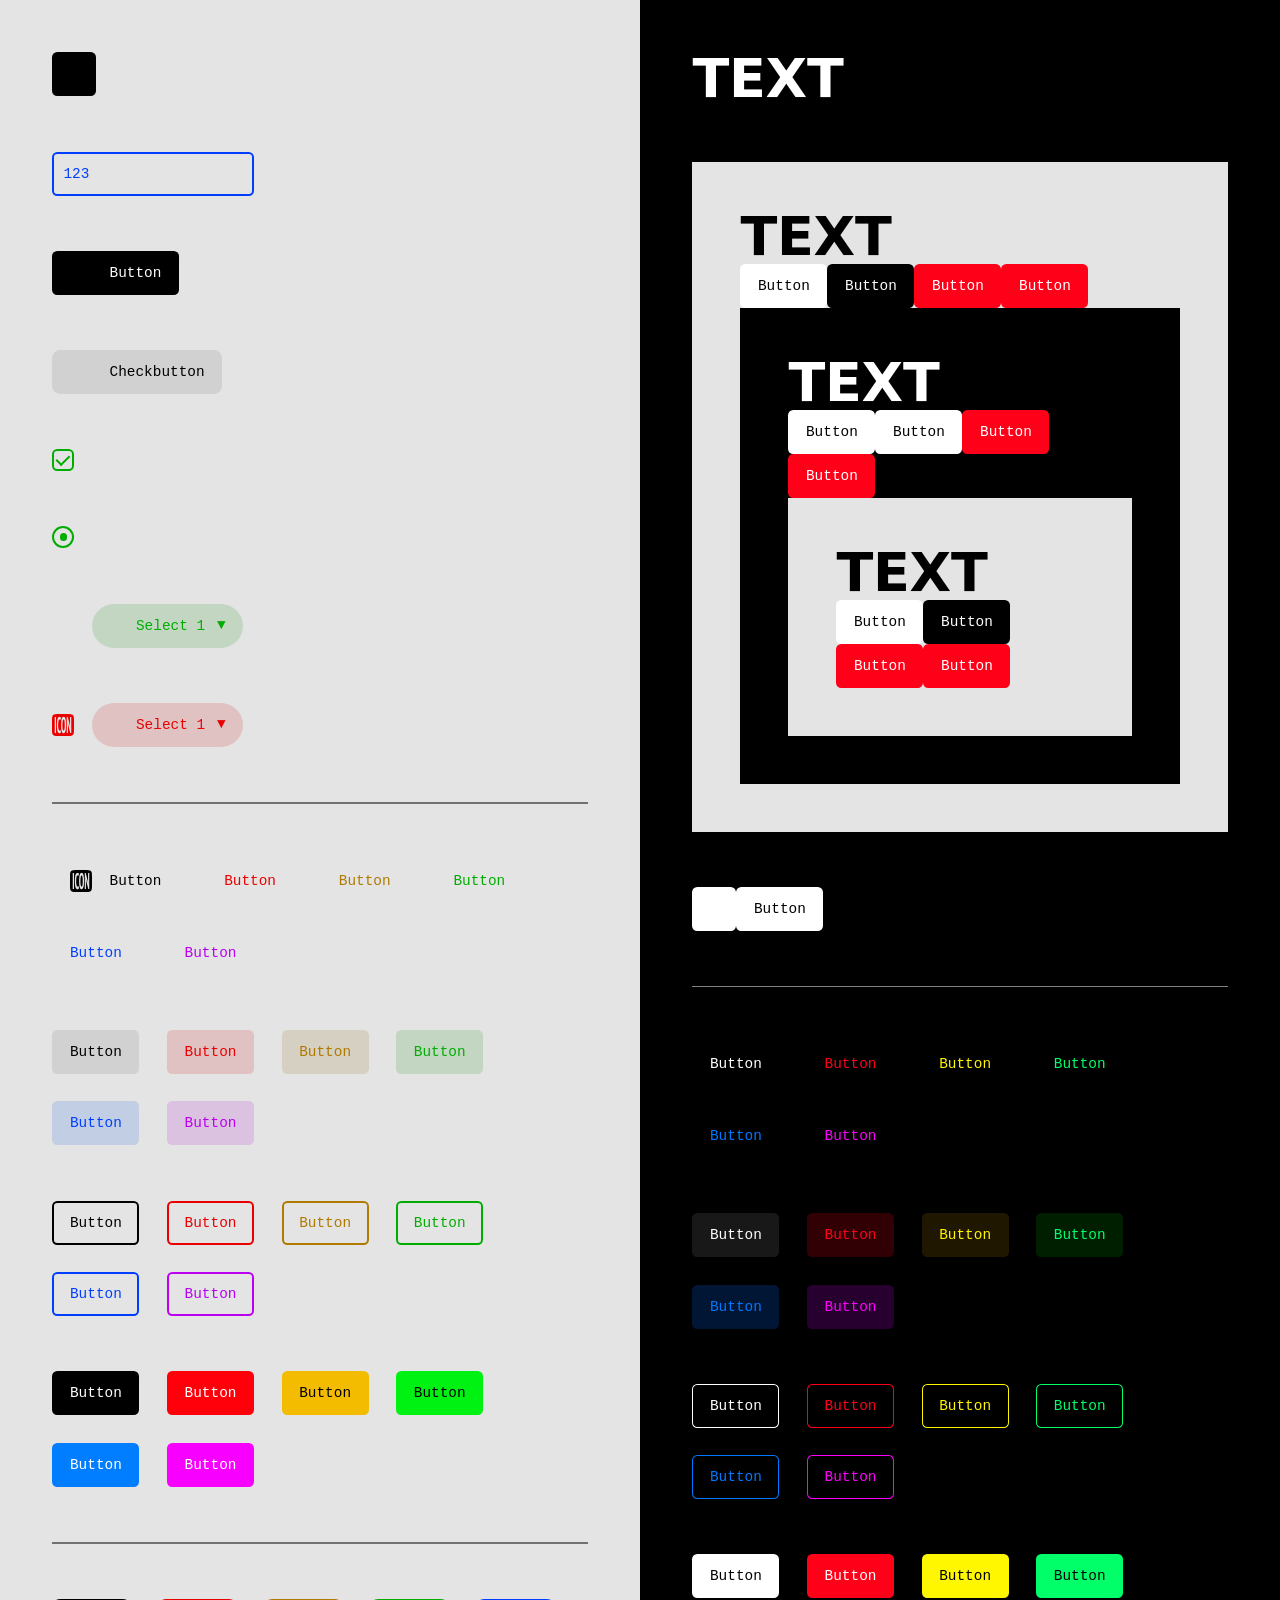
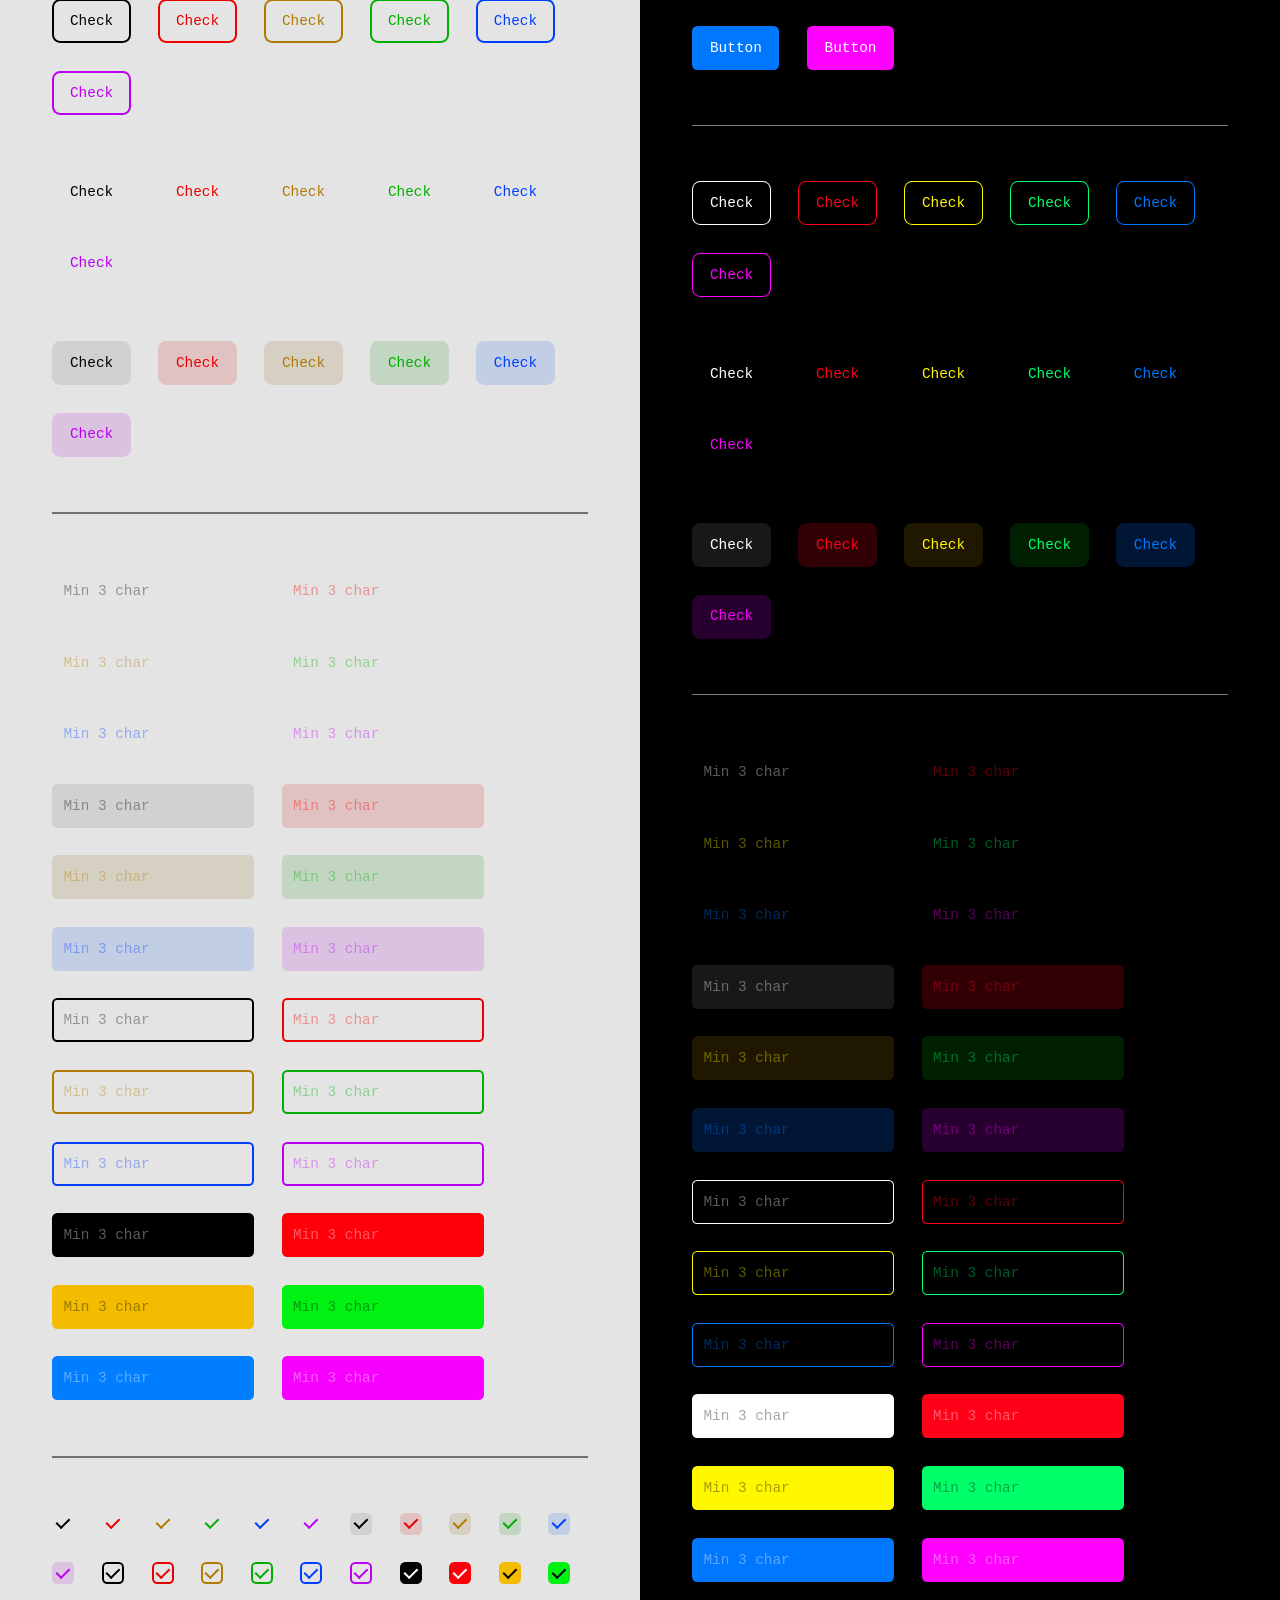
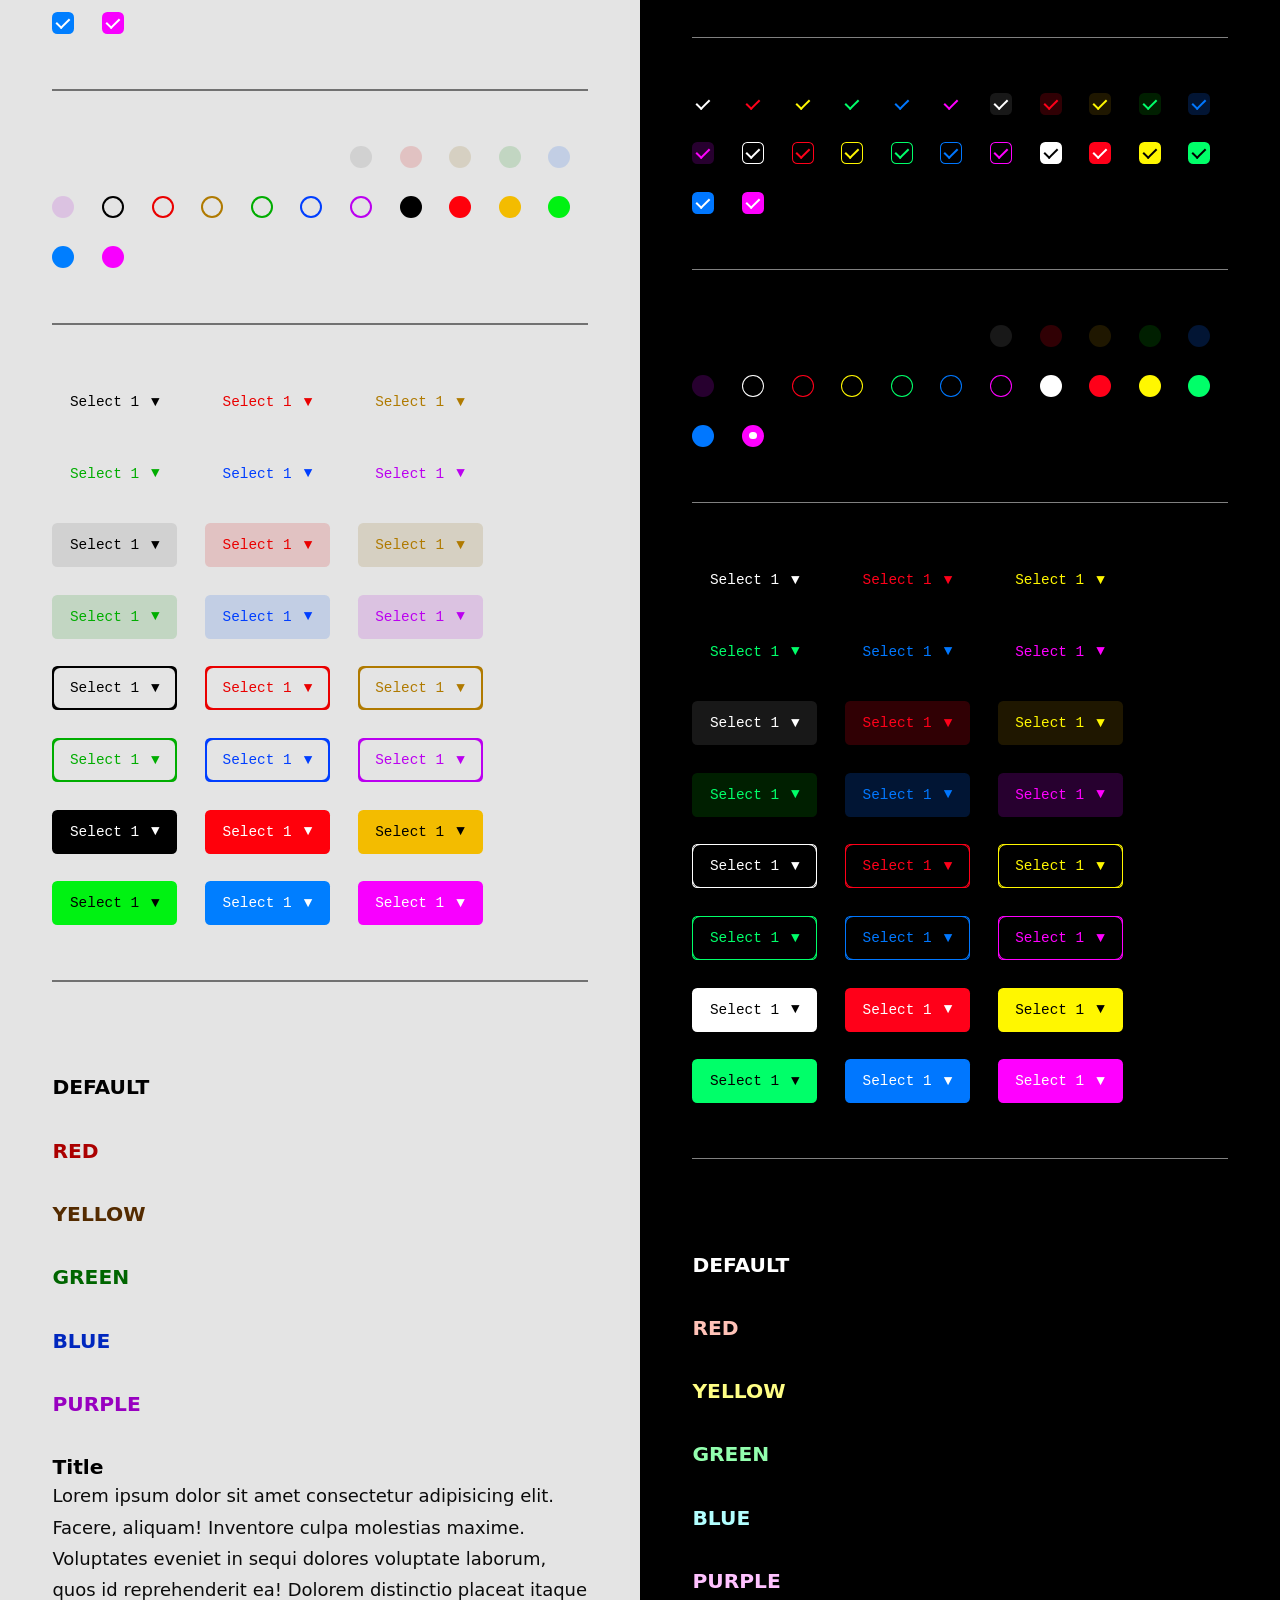
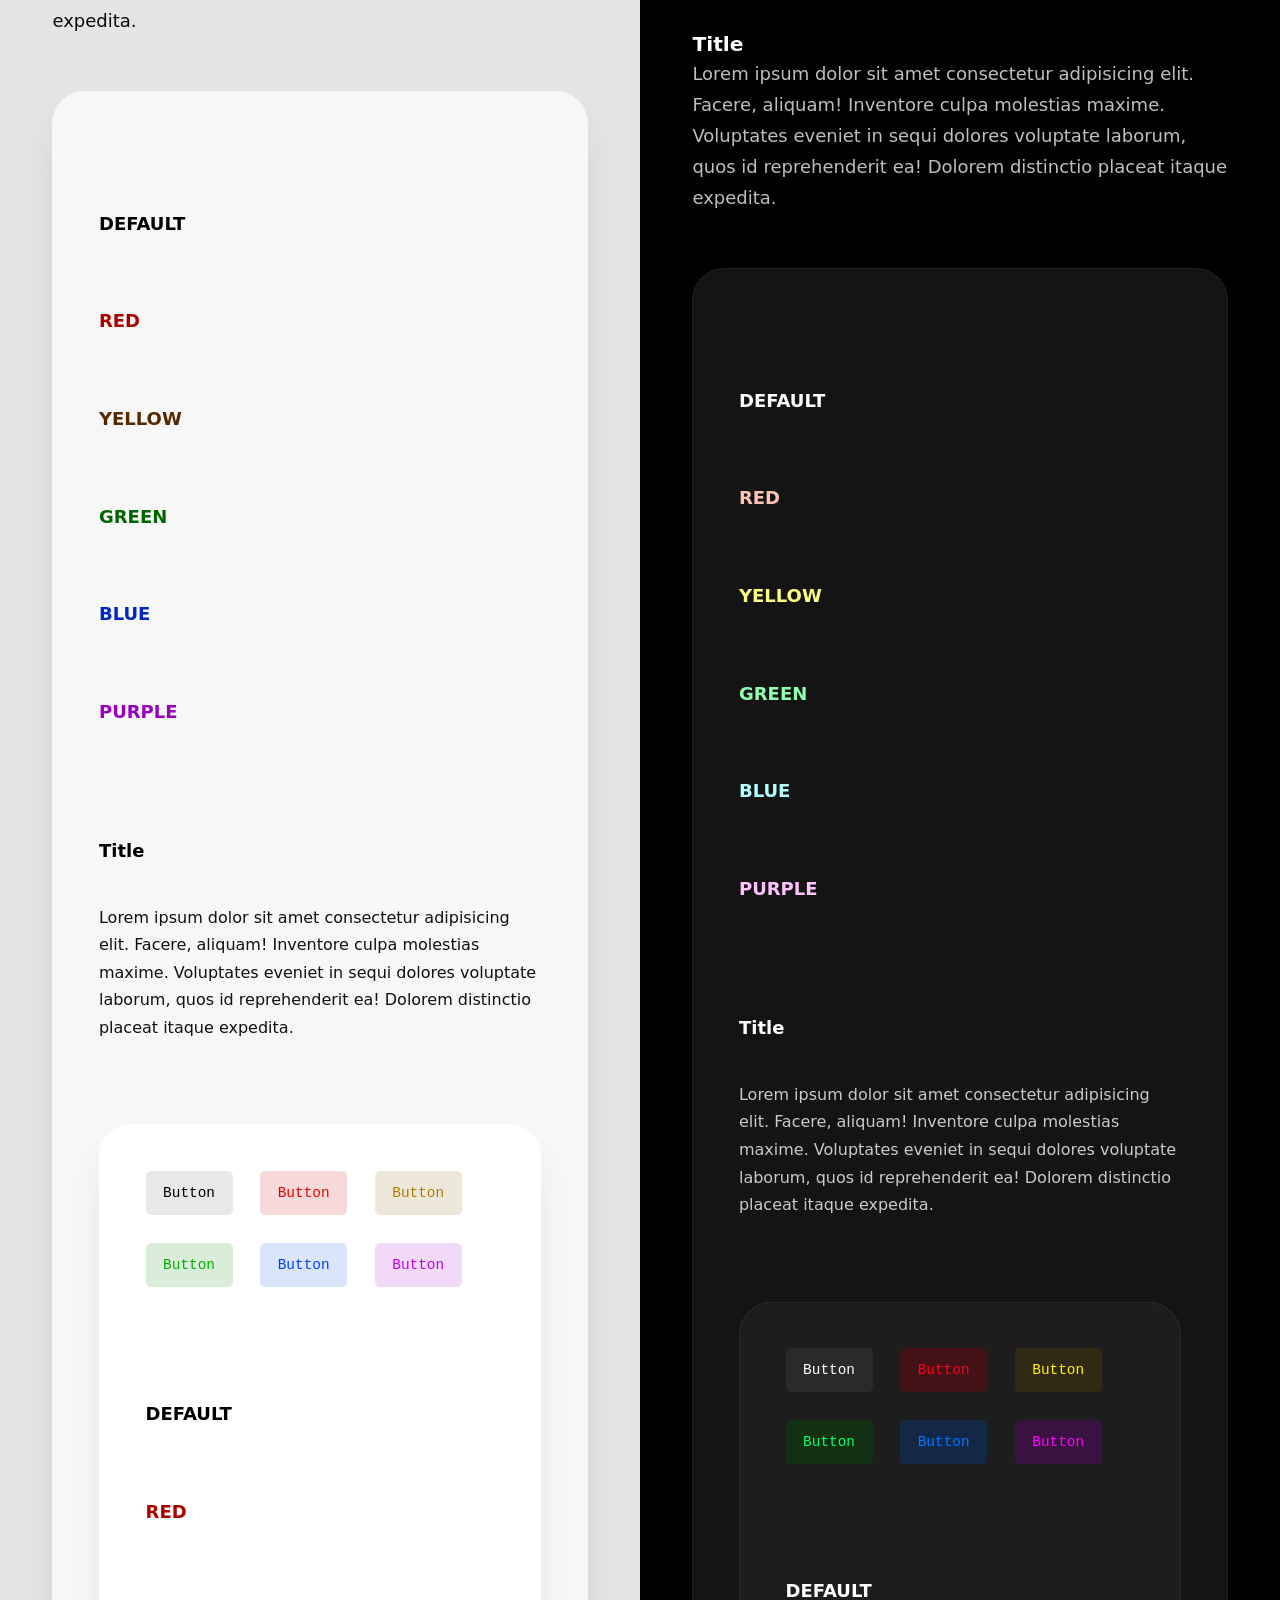
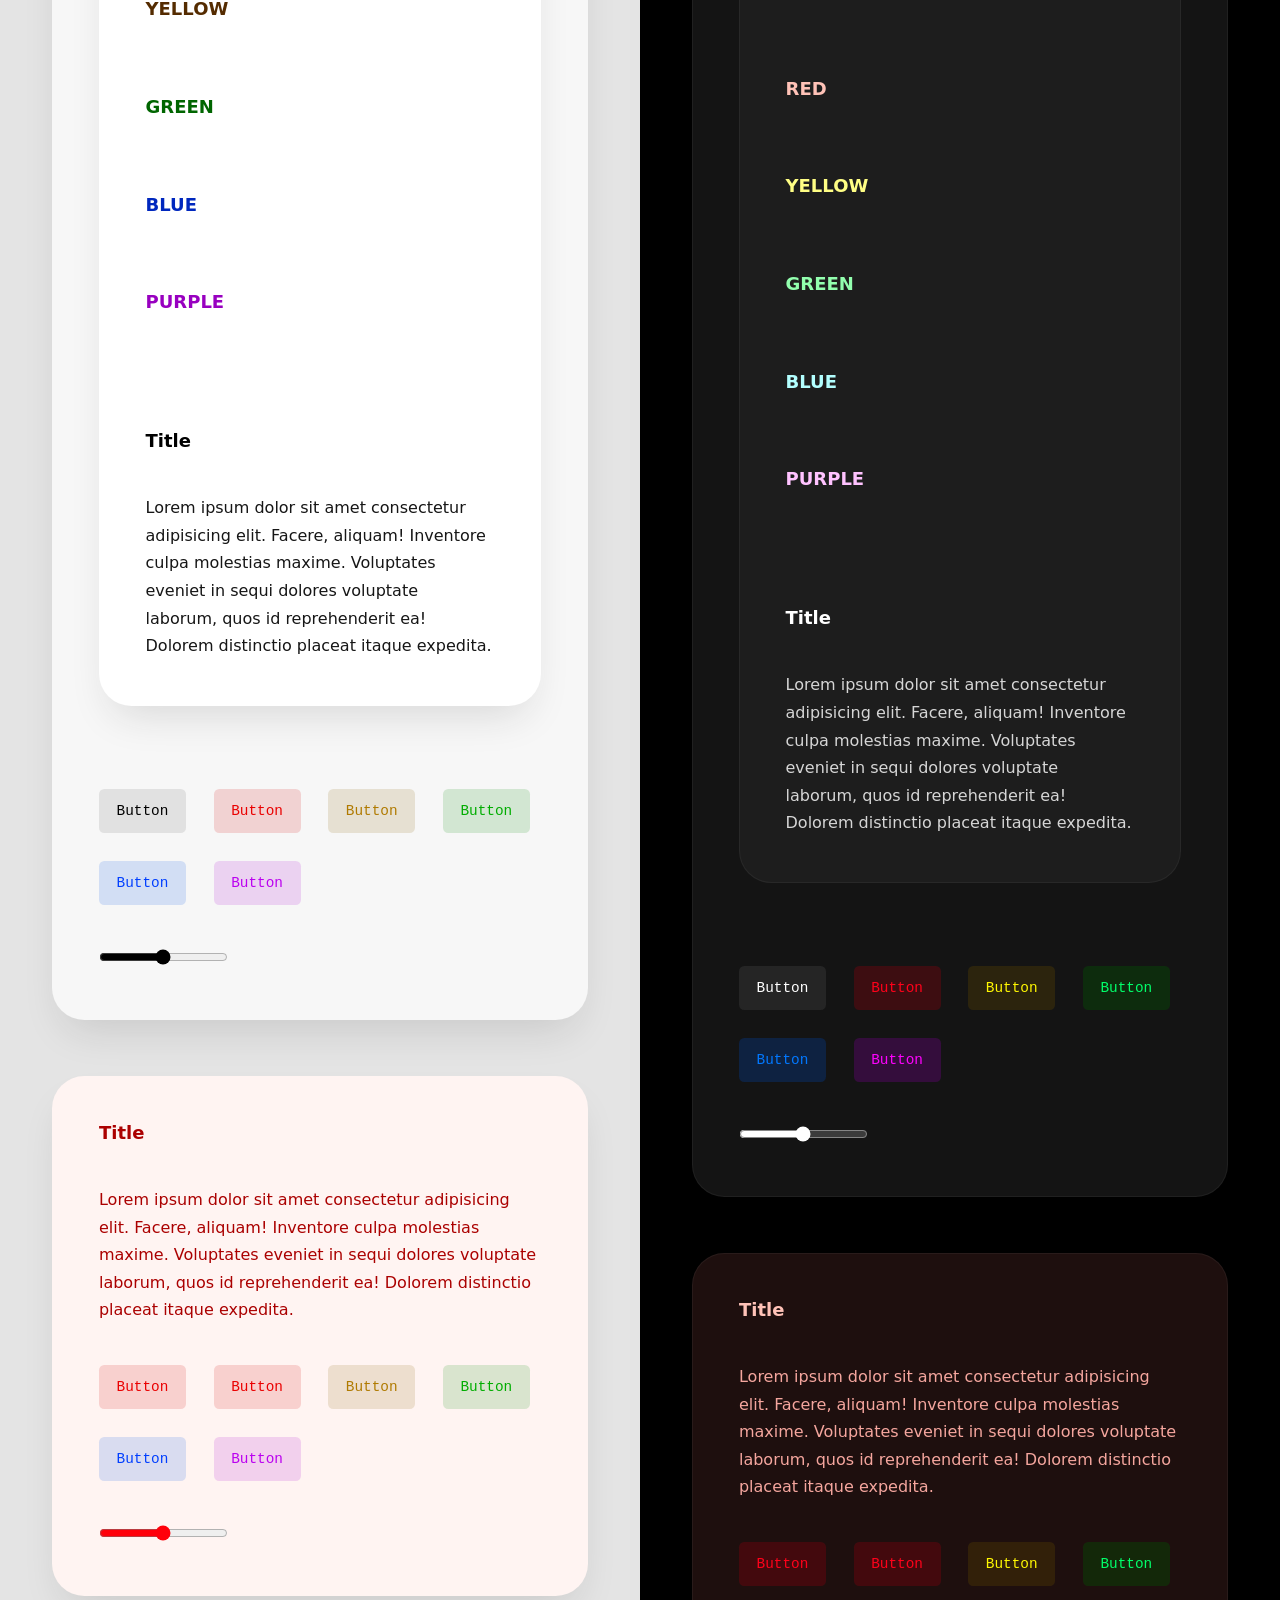
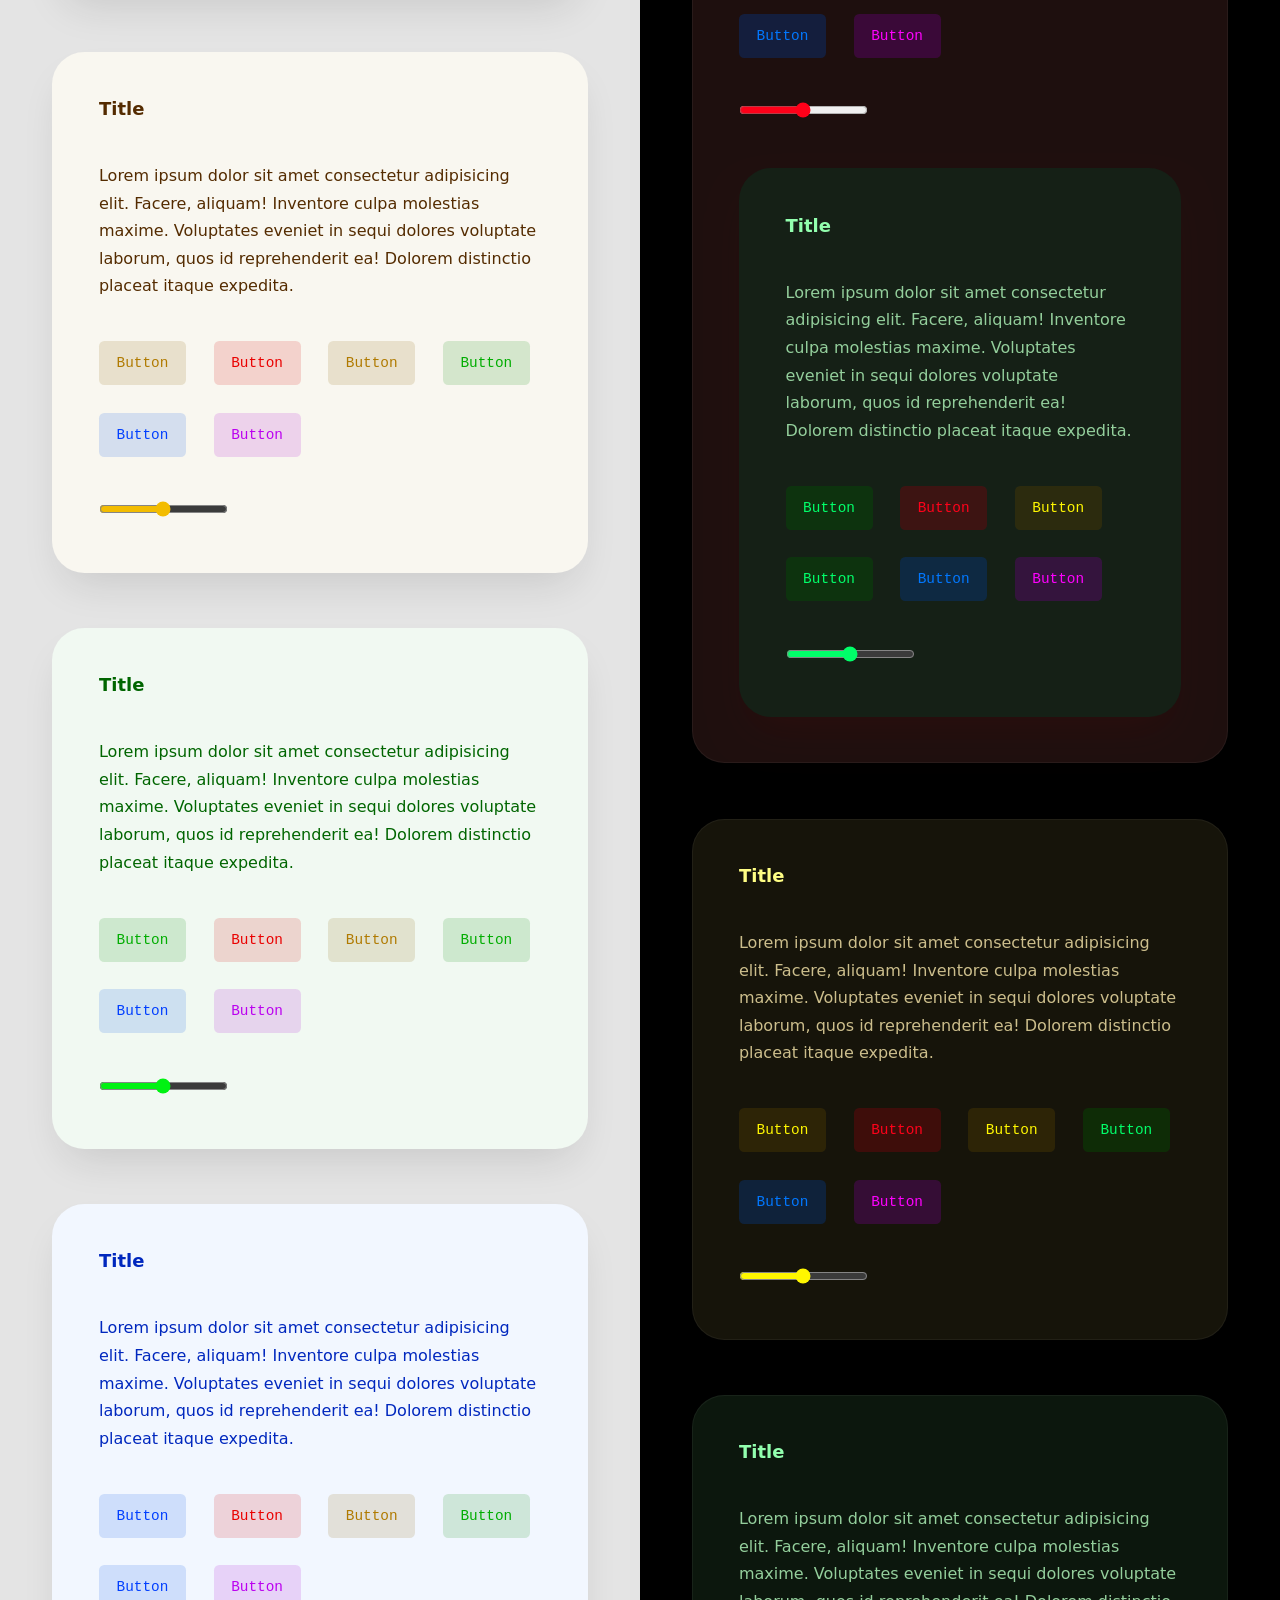
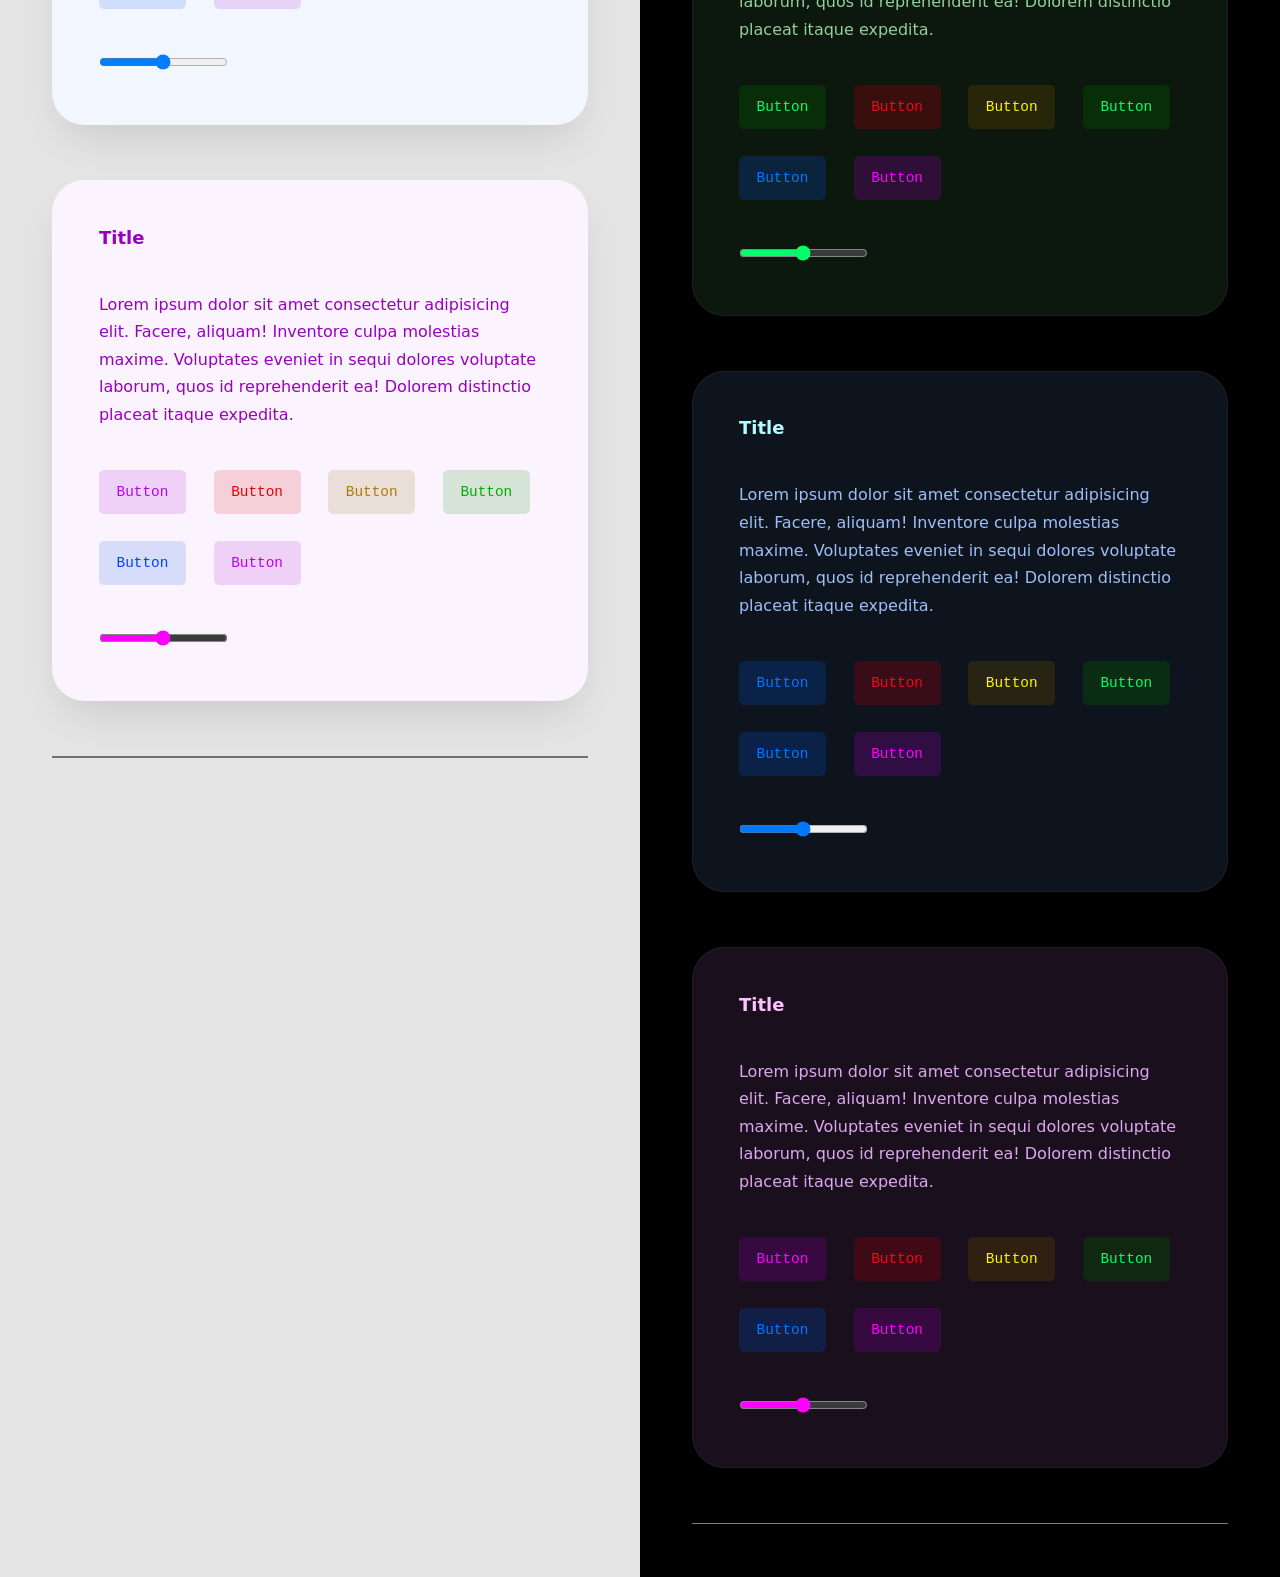
==== commit 5ad512ea: "_" ====
--- a/favicon.ico/index.html
+++ b/favicon.ico/index.html
@@ -1 +1 @@
-<!DOCTYPE html><meta name="robots" content="noindex"><html class="html"><head><meta charset="utf-8"><meta name="viewport" content="width=device-width"><title>912 </title><style> * { box-sizing: border-box; } body { min-height: 100vh; display: flex; margin: 0; align-items: stretch; } html { font-family: System-ui; line-height: 1.6; } .container { padding: var(--padding-l); background-color: var(--surface-color); display: flex; flex-direction: column; flex-grow: 1; gap: 2rlh; align-items: start; } .container__item { display: flex; flex-wrap: wrap; gap: 1rlh; } h1, h2, h3, h4, h5, h6 { font-weight: var(--font-weight-title); } h3 { font-size: 2rem; line-height: 1.25; color: var(--title-color); } h2 { margin-top: 2rlh; } hr { align-self: stretch; border: none; background-color: canvasText; height: var(--border-width); opacity: 0.5; } </style> <link rel="stylesheet" href="https://synchronizer.github.io/algo-colors/style.css"> </head><body class="body"><div class="container"><input type="text" class="control control_type_input control_variant_outline" data-color="blue" value="123"/><button class="control control_type_button control_variant_fill" data-color="default" ><span class="control__icon" style="mask-image: url(https://upload.wikimedia.org/wikipedia/commons/thumb/4/4f/SVG_Logo.svg/1920px-SVG_Logo.svg.png);"></span><span class="control__text">Button</span></button><label class="control control_type_checkbutton" data-color="default" ><input type="checkbox" class="control__input"><span class="control__icon" style="mask-image: url(https://upload.wikimedia.org/wikipedia/commons/thumb/4/4f/SVG_Logo.svg/1920px-SVG_Logo.svg.png);"></span> Checkbutton </label><input type="checkbox" class="control control_type_checkbox control_variant_outline" data-color="green" checked="1"></input><input type="radio" class="control control_type_radio control_variant_outline" data-color="green" checked="1"></input><div class="control control_type_select control_shape_pill control__select-wrapper" data-color="green"><span class="control__icon" style="mask-image: url(https://upload.wikimedia.org/wikipedia/commons/thumb/4/4f/SVG_Logo.svg/1920px-SVG_Logo.svg.png);"></span><select class="control control_type_select control_shape_pill" ><option class="select__option" > Select 1 </option><option class="select__option" > Select 2 </option><option class="select__option" > Select 3 </option></select></div><div class="control control__select-wrapper" data-color="red"><span class="control__icon"></span><select name="" id="" class="control control_type_select control_shape_pill"><option value="">Select 1</option><option value="">Select 2</option><option value="">Select 3</option></select></div><hr><div class="container__item"><button class="control control_type_button control_variant_ghost"><span class="control__icon"></span>Button</button><button class="control control_type_button control_variant_ghost control_color_red" data-color="red">Button</button><button class="control control_type_button control_variant_ghost control_color_yellow" data-color="yellow">Button</button><button class="control control_type_button control_variant_ghost control_color_green" data-color="green">Button</button><button class="control control_type_button control_variant_ghost control_color_blue" data-color="blue">Button</button><button class="control control_type_button control_variant_ghost control_color_purple" data-color="purple">Button</button></div><div class="container__item"><button class="control control_type_button">Button</button><button class="control control_type_button control_color_red" data-color="red">Button</button><button class="control control_type_button control_color_yellow" data-color="yellow">Button</button><button class="control control_type_button control_color_green" data-color="green">Button</button><button class="control control_type_button control_color_blue" data-color="blue">Button</button><button class="control control_type_button control_color_purple" data-color="purple">Button</button></div><div class="container__item"><button class="control control_type_button control_variant_outline">Button</button><button class="control control_type_button control_variant_outline control_color_red" data-color="red">Button</button><button class="control control_type_button control_variant_outline control_color_yellow" data-color="yellow">Button</button><button class="control control_type_button control_variant_outline control_color_green" data-color="green">Button</button><button class="control control_type_button control_variant_outline control_color_blue" data-color="blue">Button</button><button class="control control_type_button control_variant_outline control_color_purple" data-color="purple">Button</button></div><div class="container__item"><button class="control control_type_button control_variant_fill">Button</button><button class="control control_type_button control_variant_fill control_color_red" data-color="red">Button</button><button class="control control_type_button control_variant_fill control_color_yellow" data-color="yellow">Button</button><button class="control control_type_button control_variant_fill control_color_green" data-color="green">Button</button><button class="control control_type_button control_variant_fill control_color_blue" data-color="blue">Button</button><button class="control control_type_button control_variant_fill control_color_purple" data-color="purple">Button</button></div><hr><div class="container__item"><label class="control control_type_checkbutton control_variant_outline"><input type="checkbox" class="control__input"> Check </label><label class="control control_type_checkbutton control_variant_outline control_color_red" data-color="red"><input type="checkbox" class="control__input"> Check </label><label class="control control_type_checkbutton control_variant_outline control_color_yellow" data-color="yellow"><input type="checkbox" class="control__input"> Check </label><label class="control control_type_checkbutton control_variant_outline control_color_green" data-color="green"><input type="checkbox" class="control__input"> Check </label><label class="control control_type_checkbutton control_variant_outline control_color_blue" data-color="blue"><input type="checkbox" class="control__input"> Check </label><label class="control control_type_checkbutton control_variant_outline control_color_purple" data-color="purple"><input type="checkbox" class="control__input"> Check </label></div><div class="container__item"><label class="control control_type_checkbutton control_variant_ghost"><input type="checkbox" class="control__input"> Check </label><label class="control control_type_checkbutton control_variant_ghost control_color_red" data-color="red"><input type="checkbox" class="control__input"> Check </label><label class="control control_type_checkbutton control_variant_ghost control_color_yellow" data-color="yellow"><input type="checkbox" class="control__input"> Check </label><label class="control control_type_checkbutton control_variant_ghost control_color_green" data-color="green"><input type="checkbox" class="control__input"> Check </label><label class="control control_type_checkbutton control_variant_ghost control_color_blue" data-color="blue"><input type="checkbox" class="control__input"> Check </label><label class="control control_type_checkbutton control_variant_ghost control_color_purple" data-color="purple"><input type="checkbox" class="control__input"> Check </label></div><div class="container__item"><label class="control control_type_checkbutton"><input type="checkbox" class="control__input"> Check </label><label class="control control_type_checkbutton control_color_red" data-color="red"><input type="checkbox" class="control__input"> Check </label><label class="control control_type_checkbutton control_color_yellow" data-color="yellow"><input type="checkbox" class="control__input"> Check </label><label class="control control_type_checkbutton control_color_green" data-color="green"><input type="checkbox" class="control__input"> Check </label><label class="control control_type_checkbutton control_color_blue" data-color="blue"><input type="checkbox" class="control__input"> Check </label><label class="control control_type_checkbutton control_color_purple" data-color="purple"><input type="checkbox" class="control__input"> Check </label></div><hr><div class="container__item"><input type="text" placeholder="Min 3 char" minlength="3" minlength="3" required checked class="control control_type_input control_variant_ghost"><input type="text" placeholder="Min 3 char" minlength="3" minlength="3" required checked class="control control_type_input control_variant_ghost control_color_red" data-color="red"><input type="text" placeholder="Min 3 char" minlength="3" minlength="3" required checked class="control control_type_input control_variant_ghost control_color_yellow" data-color="yellow"><input type="text" placeholder="Min 3 char" minlength="3" minlength="3" required checked class="control control_type_input control_variant_ghost control_color_green" data-color="green"><input type="text" placeholder="Min 3 char" minlength="3" minlength="3" required checked class="control control_type_input control_variant_ghost control_color_blue" data-color="blue"><input type="text" placeholder="Min 3 char" minlength="3" minlength="3" required checked class="control control_type_input control_variant_ghost control_color_purple" data-color="purple"><input type="text" placeholder="Min 3 char" minlength="3" minlength="3" required checked class="control control_type_input"><input type="text" placeholder="Min 3 char" minlength="3" minlength="3" required checked class="control control_type_input" data-color="red"><input type="text" placeholder="Min 3 char" minlength="3" minlength="3" required checked class="control control_type_input" data-color="yellow"><input type="text" placeholder="Min 3 char" minlength="3" minlength="3" required checked class="control control_type_input" data-color="green"><input type="text" placeholder="Min 3 char" minlength="3" minlength="3" required checked class="control control_type_input" data-color="blue"><input type="text" placeholder="Min 3 char" minlength="3" minlength="3" required checked class="control control_type_input" data-color="purple"><input type="text" placeholder="Min 3 char" minlength="3" minlength="3" required checked class="control control_type_input control_variant_outline"><input type="text" placeholder="Min 3 char" minlength="3" minlength="3" required checked class="control control_type_input control_variant_outline control_color_red" data-color="red"><input type="text" placeholder="Min 3 char" minlength="3" minlength="3" required checked class="control control_type_input control_variant_outline control_color_yellow" data-color="yellow"><input type="text" placeholder="Min 3 char" minlength="3" minlength="3" required checked class="control control_type_input control_variant_outline control_color_green" data-color="green"><input type="text" placeholder="Min 3 char" minlength="3" minlength="3" required checked class="control control_type_input control_variant_outline control_color_blue" data-color="blue"><input type="text" placeholder="Min 3 char" minlength="3" minlength="3" required checked class="control control_type_input control_variant_outline control_color_purple" data-color="purple"><input type="text" placeholder="Min 3 char" minlength="3" minlength="3" required checked class="control control_type_input control_variant_fill"><input type="text" placeholder="Min 3 char" minlength="3" minlength="3" required checked class="control control_type_input control_variant_fill control_color_red" data-color="red"><input type="text" placeholder="Min 3 char" minlength="3" minlength="3" required checked class="control control_type_input control_variant_fill control_color_yellow" data-color="yellow"><input type="text" placeholder="Min 3 char" minlength="3" minlength="3" required checked class="control control_type_input control_variant_fill control_color_green" data-color="green"><input type="text" placeholder="Min 3 char" minlength="3" minlength="3" required checked class="control control_type_input control_variant_fill control_color_blue" data-color="blue"><input type="text" placeholder="Min 3 char" minlength="3" minlength="3" required checked class="control control_type_input control_variant_fill control_color_purple" data-color="purple"></div><hr><div class="container__item"><input type="checkbox" checked class="control control_type_checkbox control_variant_ghost"><input type="checkbox" checked class="control control_type_checkbox control_variant_ghost control_color_red" data-color="red"><input type="checkbox" checked class="control control_type_checkbox control_variant_ghost control_color_yellow" data-color="yellow"><input type="checkbox" checked class="control control_type_checkbox control_variant_ghost control_color_green" data-color="green"><input type="checkbox" checked class="control control_type_checkbox control_variant_ghost control_color_blue" data-color="blue"><input type="checkbox" checked class="control control_type_checkbox control_variant_ghost control_color_purple" data-color="purple"><input type="checkbox" checked class="control control_type_checkbox"><input type="checkbox" checked class="control control_type_checkbox" data-color="red"><input type="checkbox" checked class="control control_type_checkbox" data-color="yellow"><input type="checkbox" checked class="control control_type_checkbox" data-color="green"><input type="checkbox" checked class="control control_type_checkbox" data-color="blue"><input type="checkbox" checked class="control control_type_checkbox" data-color="purple"><input type="checkbox" checked class="control control_type_checkbox control_variant_outline"><input type="checkbox" checked class="control control_type_checkbox control_variant_outline control_color_red" data-color="red"><input type="checkbox" checked class="control control_type_checkbox control_variant_outline control_color_yellow" data-color="yellow"><input type="checkbox" checked class="control control_type_checkbox control_variant_outline control_color_green" data-color="green"><input type="checkbox" checked class="control control_type_checkbox control_variant_outline control_color_blue" data-color="blue"><input type="checkbox" checked class="control control_type_checkbox control_variant_outline control_color_purple" data-color="purple"><input type="checkbox" checked class="control control_type_checkbox control_variant_fill"><input type="checkbox" checked class="control control_type_checkbox control_variant_fill control_color_red" data-color="red"><input type="checkbox" checked class="control control_type_checkbox control_variant_fill control_color_yellow" data-color="yellow"><input type="checkbox" checked class="control control_type_checkbox control_variant_fill control_color_green" data-color="green"><input type="checkbox" checked class="control control_type_checkbox control_variant_fill control_color_blue" data-color="blue"><input type="checkbox" checked class="control control_type_checkbox control_variant_fill control_color_purple" data-color="purple"></div><hr><div class="container__item"><input type="radio" name="radio" checked class="control control_type_radio control_variant_ghost"><input type="radio" name="radio" checked class="control control_type_radio control_variant_ghost control_color_red" data-color="red"><input type="radio" name="radio" checked class="control control_type_radio control_variant_ghost control_color_yellow" data-color="yellow"><input type="radio" name="radio" checked class="control control_type_radio control_variant_ghost control_color_green" data-color="green"><input type="radio" name="radio" checked class="control control_type_radio control_variant_ghost control_color_blue" data-color="blue"><input type="radio" name="radio" checked class="control control_type_radio control_variant_ghost control_color_purple" data-color="purple"><input type="radio" name="radio" checked class="control control_type_radio"><input type="radio" name="radio" checked class="control control_type_radio" data-color="red"><input type="radio" name="radio" checked class="control control_type_radio" data-color="yellow"><input type="radio" name="radio" checked class="control control_type_radio" data-color="green"><input type="radio" name="radio" checked class="control control_type_radio" data-color="blue"><input type="radio" name="radio" checked class="control control_type_radio" data-color="purple"><input type="radio" name="radio" checked class="control control_type_radio control_variant_outline"><input type="radio" name="radio" checked class="control control_type_radio control_variant_outline control_color_red" data-color="red"><input type="radio" name="radio" checked class="control control_type_radio control_variant_outline control_color_yellow" data-color="yellow"><input type="radio" name="radio" checked class="control control_type_radio control_variant_outline control_color_green" data-color="green"><input type="radio" name="radio" checked class="control control_type_radio control_variant_outline control_color_blue" data-color="blue"><input type="radio" name="radio" checked class="control control_type_radio control_variant_outline control_color_purple" data-color="purple"><input type="radio" name="radio" checked class="control control_type_radio control_variant_fill"><input type="radio" name="radio" checked class="control control_type_radio control_variant_fill control_color_red" data-color="red"><input type="radio" name="radio" checked class="control control_type_radio control_variant_fill control_color_yellow" data-color="yellow"><input type="radio" name="radio" checked class="control control_type_radio control_variant_fill control_color_green" data-color="green"><input type="radio" name="radio" checked class="control control_type_radio control_variant_fill control_color_blue" data-color="blue"><input type="radio" name="radio" checked class="control control_type_radio control_variant_fill control_color_purple" data-color="purple"></div><hr><div class="container__item"><div class="control control__select-wrapper control_variant_ghost"><select name="" id="" class="control control_type_select control_variant_ghost"><option value="">Select 1</option><option value="">Select 2</option><option value="">Select 3</option></select></div><div class="control control__select-wrapper control_variant_ghost" data-color="red"><select name="" id="" class="control control_type_select control_variant_ghost"><option value="">Select 1</option><option value="">Select 2</option><option value="">Select 3</option></select></div><div class="control control__select-wrapper control_variant_ghost" data-color="yellow"><select name="" id="" class="control control_type_select control_variant_ghost"><option value="">Select 1</option><option value="">Select 2</option><option value="">Select 3</option></select></div><div class="control control__select-wrapper control_variant_ghost" data-color="green"><select name="" id="" class="control control_type_select control_variant_ghost"><option value="">Select 1</option><option value="">Select 2</option><option value="">Select 3</option></select></div><div class="control control__select-wrapper control_variant_ghost" data-color="blue"><select name="" id="" class="control control_type_select control_variant_ghost"><option value="">Select 1</option><option value="">Select 2</option><option value="">Select 3</option></select></div><div class="control control__select-wrapper control_variant_ghost" data-color="purple"><select name="" id="" class="control control_type_select control_variant_ghost"><option value="">Select 1</option><option value="">Select 2</option><option value="">Select 3</option></select></div><div class="control control__select-wrapper"><select name="" id="" class="control control_type_select"><option value="">Select 1</option><option value="">Select 2</option><option value="">Select 3</option></select></div><div class="control control__select-wrapper" data-color="red"><select name="" id="" class="control control_type_select"><option value="">Select 1</option><option value="">Select 2</option><option value="">Select 3</option></select></div><div class="control control__select-wrapper" data-color="yellow"><select name="" id="" class="control control_type_select"><option value="">Select 1</option><option value="">Select 2</option><option value="">Select 3</option></select></div><div class="control control__select-wrapper" data-color="green"><select name="" id="" class="control control_type_select"><option value="">Select 1</option><option value="">Select 2</option><option value="">Select 3</option></select></div><div class="control control__select-wrapper" data-color="blue"><select name="" id="" class="control control_type_select"><option value="">Select 1</option><option value="">Select 2</option><option value="">Select 3</option></select></div><div class="control control__select-wrapper control_type_select" data-color="purple"><select name="" id="" class="control control_type_select"><option value="">Select 1</option><option value="">Select 2</option><option value="">Select 3</option></select></div><div class="control control__select-wrapper control_variant_outline"><select name="" id="" class="control control_type_select control_variant_outline"><option value="">Select 1</option><option value="">Select 2</option><option value="">Select 3</option></select></div><div class="control control__select-wrapper control_variant_outline" data-color="red"><select name="" id="" class="control control_type_select control_variant_outline"><option value="">Select 1</option><option value="">Select 2</option><option value="">Select 3</option></select></div><div class="control control__select-wrapper control_variant_outline" data-color="yellow"><select name="" id="" class="control control_type_select control_variant_outline"><option value="">Select 1</option><option value="">Select 2</option><option value="">Select 3</option></select></div><div class="control control__select-wrapper control_variant_outline" data-color="green"><select name="" id="" class="control control_type_select control_variant_outline"><option value="">Select 1</option><option value="">Select 2</option><option value="">Select 3</option></select></div><div class="control control__select-wrapper control_variant_outline" data-color="blue"><select name="" id="" class="control control_type_select control_variant_outline"><option value="">Select 1</option><option value="">Select 2</option><option value="">Select 3</option></select></div><div class="control control__select-wrapper control_variant_outline" data-color="purple"><select name="" id="" class="control control_type_select control_variant_outline"><option value="">Select 1</option><option value="">Select 2</option><option value="">Select 3</option></select></div><div class="control control__select-wrapper control_variant_fill"><select name="" id="" class="control control_type_select control_variant_fill"><option value="">Select 1</option><option value="">Select 2</option><option value="">Select 3</option></select></div><div class="control control__select-wrapper control_variant_fill" data-color="red"><select name="" id="" class="control control_type_select control_variant_fill"><option value="">Select 1</option><option value="">Select 2</option><option value="">Select 3</option></select></div><div class="control control__select-wrapper control_variant_fill" data-color="yellow"><select name="" id="" class="control control_type_select control_variant_fill"><option value="">Select 1</option><option value="">Select 2</option><option value="">Select 3</option></select></div><div class="control control__select-wrapper control_variant_fill" data-color="green"><select name="" id="" class="control control_type_select control_variant_fill"><option value="">Select 1</option><option value="">Select 2</option><option value="">Select 3</option></select></div><div class="control control__select-wrapper control_variant_fill" data-color="blue"><select name="" id="" class="control control_type_select control_variant_fill"><option value="">Select 1</option><option value="">Select 2</option><option value="">Select 3</option></select></div><div class="control control__select-wrapper control_variant_fill" data-color="purple"><select name="" id="" class="control control_type_select control_variant_fill"><option value="">Select 1</option><option value="">Select 2</option><option value="">Select 3</option></select></div></div><hr><div><p><h3>DEFAULT</h3><h3 data-color="red">RED</h3><h3 data-color="yellow">YELLOW</h3><h3 data-color="green">GREEN</h3><h3 data-color="blue">BLUE</h3><h3 data-color="purple">PURPLE</h3></p><h3 class="surface__title">Title</h3><p> Lorem ipsum dolor sit amet consectetur adipisicing elit. Facere, aliquam! Inventore culpa molestias maxime. Voluptates eveniet in sequi dolores voluptate laborum, quos id reprehenderit ea! Dolorem distinctio placeat itaque expedita. </p></div><div class="surface" data-layer="1"><p><h3>DEFAULT</h3><h3 data-color="red">RED</h3><h3 data-color="yellow">YELLOW</h3><h3 data-color="green">GREEN</h3><h3 data-color="blue">BLUE</h3><h3 data-color="purple">PURPLE</h3></p><h3 class="surface__title">Title</h3><p> Lorem ipsum dolor sit amet consectetur adipisicing elit. Facere, aliquam! Inventore culpa molestias maxime. Voluptates eveniet in sequi dolores voluptate laborum, quos id reprehenderit ea! Dolorem distinctio placeat itaque expedita. </p><p><div class="surface" data-layer="2"><div class="container__item"><button class="control control_type_button control_color_default">Button</button><button class="control control_type_button control_color_red" data-color="red">Button</button><button class="control control_type_button control_color_yellow" data-color="yellow">Button</button><button class="control control_type_button control_color_green" data-color="green">Button</button><button class="control control_type_button control_color_blue" data-color="blue">Button</button><button class="control control_type_button control_color_purple" data-color="purple">Button</button></div><p><h3>DEFAULT</h3><h3 data-color="red">RED</h3><h3 data-color="yellow">YELLOW</h3><h3 data-color="green">GREEN</h3><h3 data-color="blue">BLUE</h3><h3 data-color="purple">PURPLE</h3></p><h3 class="surface__title">Title</h3><p> Lorem ipsum dolor sit amet consectetur adipisicing elit. Facere, aliquam! Inventore culpa molestias maxime. Voluptates eveniet in sequi dolores voluptate laborum, quos id reprehenderit ea! Dolorem distinctio placeat itaque expedita. </p></div></p><div class="container__item"><button class="control control_type_button control_color_default">Button</button><button class="control control_type_button control_color_red" data-color="red">Button</button><button class="control control_type_button control_color_yellow" data-color="yellow">Button</button><button class="control control_type_button control_color_green" data-color="green">Button</button><button class="control control_type_button control_color_blue" data-color="blue">Button</button><button class="control control_type_button control_color_purple" data-color="purple">Button</button></div><p><input type="range" name="" id=""></p></div><div class="surface" data-layer="1" data-color="red"><h3 class="surface__title">Title</h3><p> Lorem ipsum dolor sit amet consectetur adipisicing elit. Facere, aliquam! Inventore culpa molestias maxime. Voluptates eveniet in sequi dolores voluptate laborum, quos id reprehenderit ea! Dolorem distinctio placeat itaque expedita. </p><div class="container__item"><button class="control control_type_button control_color_default">Button</button><button class="control control_type_button control_color_red" data-color="red">Button</button><button class="control control_type_button control_color_yellow" data-color="yellow">Button</button><button class="control control_type_button control_color_green" data-color="green">Button</button><button class="control control_type_button control_color_blue" data-color="blue">Button</button><button class="control control_type_button control_color_purple" data-color="purple">Button</button></div><p><input type="range" name="" id=""></p></div><div class="surface" data-layer="1" data-color="yellow"><h3 class="surface__title">Title</h3><p> Lorem ipsum dolor sit amet consectetur adipisicing elit. Facere, aliquam! Inventore culpa molestias maxime. Voluptates eveniet in sequi dolores voluptate laborum, quos id reprehenderit ea! Dolorem distinctio placeat itaque expedita. </p><div class="container__item"><button class="control control_type_button control_color_default">Button</button><button class="control control_type_button control_color_red" data-color="red">Button</button><button class="control control_type_button control_color_yellow" data-color="yellow">Button</button><button class="control control_type_button control_color_green" data-color="green">Button</button><button class="control control_type_button control_color_blue" data-color="blue">Button</button><button class="control control_type_button control_color_purple" data-color="purple">Button</button></div><p><input type="range" name="" id=""></p></div><div class="surface" data-layer="1" data-color="green"><h3 class="surface__title">Title</h3><p> Lorem ipsum dolor sit amet consectetur adipisicing elit. Facere, aliquam! Inventore culpa molestias maxime. Voluptates eveniet in sequi dolores voluptate laborum, quos id reprehenderit ea! Dolorem distinctio placeat itaque expedita. </p><div class="container__item"><button class="control control_type_button control_color_default">Button</button><button class="control control_type_button control_color_red" data-color="red">Button</button><button class="control control_type_button control_color_yellow" data-color="yellow">Button</button><button class="control control_type_button control_color_green" data-color="green">Button</button><button class="control control_type_button control_color_blue" data-color="blue">Button</button><button class="control control_type_button control_color_purple" data-color="purple">Button</button></div><p><input type="range" name="" id=""></p></div><div class="surface" data-layer="1" data-color="blue"><h3 class="surface__title">Title</h3><p> Lorem ipsum dolor sit amet consectetur adipisicing elit. Facere, aliquam! Inventore culpa molestias maxime. Voluptates eveniet in sequi dolores voluptate laborum, quos id reprehenderit ea! Dolorem distinctio placeat itaque expedita. </p><div class="container__item"><button class="control control_type_button control_color_default">Button</button><button class="control control_type_button control_color_red" data-color="red">Button</button><button class="control control_type_button control_color_yellow" data-color="yellow">Button</button><button class="control control_type_button control_color_green" data-color="green">Button</button><button class="control control_type_button control_color_blue" data-color="blue">Button</button><button class="control control_type_button control_color_purple" data-color="purple">Button</button></div><p><input type="range" name="" id=""></p></div><div class="surface" data-layer="1" data-color="purple"><h3 class="surface__title">Title</h3><p> Lorem ipsum dolor sit amet consectetur adipisicing elit. Facere, aliquam! Inventore culpa molestias maxime. Voluptates eveniet in sequi dolores voluptate laborum, quos id reprehenderit ea! Dolorem distinctio placeat itaque expedita. </p><div class="container__item"><button class="control control_type_button control_color_default">Button</button><button class="control control_type_button control_color_red" data-color="red">Button</button><button class="control control_type_button control_color_yellow" data-color="yellow">Button</button><button class="control control_type_button control_color_green" data-color="green">Button</button><button class="control control_type_button control_color_blue" data-color="blue">Button</button><button class="control control_type_button control_color_purple" data-color="purple">Button</button></div><p><input type="range" name="" id=""></p></div><hr></div><div class="container" data-color-scheme="dark"><hr><div class="container__item"><button class="control control_type_button control_variant_ghost">Button</button><button class="control control_type_button control_variant_ghost control_color_red" data-color="red">Button</button><button class="control control_type_button control_variant_ghost control_color_yellow" data-color="yellow">Button</button><button class="control control_type_button control_variant_ghost control_color_green" data-color="green">Button</button><button class="control control_type_button control_variant_ghost control_color_blue" data-color="blue">Button</button><button class="control control_type_button control_variant_ghost control_color_purple" data-color="purple">Button</button></div><div class="container__item"><button class="control control_type_button">Button</button><button class="control control_type_button control_color_red" data-color="red">Button</button><button class="control control_type_button control_color_yellow" data-color="yellow">Button</button><button class="control control_type_button control_color_green" data-color="green">Button</button><button class="control control_type_button control_color_blue" data-color="blue">Button</button><button class="control control_type_button control_color_purple" data-color="purple">Button</button></div><div class="container__item"><button class="control control_type_button control_variant_outline">Button</button><button class="control control_type_button control_variant_outline control_color_red" data-color="red">Button</button><button class="control control_type_button control_variant_outline control_color_yellow" data-color="yellow">Button</button><button class="control control_type_button control_variant_outline control_color_green" data-color="green">Button</button><button class="control control_type_button control_variant_outline control_color_blue" data-color="blue">Button</button><button class="control control_type_button control_variant_outline control_color_purple" data-color="purple">Button</button></div><div class="container__item"><button class="control control_type_button control_variant_fill">Button</button><button class="control control_type_button control_variant_fill control_color_red" data-color="red">Button</button><button class="control control_type_button control_variant_fill control_color_yellow" data-color="yellow">Button</button><button class="control control_type_button control_variant_fill control_color_green" data-color="green">Button</button><button class="control control_type_button control_variant_fill control_color_blue" data-color="blue">Button</button><button class="control control_type_button control_variant_fill control_color_purple" data-color="purple">Button</button></div><hr><div class="container__item"><label class="control control_type_checkbutton control_variant_outline"><input type="checkbox" class="control__input"> Check </label><label class="control control_type_checkbutton control_variant_outline control_color_red" data-color="red"><input type="checkbox" class="control__input"> Check </label><label class="control control_type_checkbutton control_variant_outline control_color_yellow" data-color="yellow"><input type="checkbox" class="control__input"> Check </label><label class="control control_type_checkbutton control_variant_outline control_color_green" data-color="green"><input type="checkbox" class="control__input"> Check </label><label class="control control_type_checkbutton control_variant_outline control_color_blue" data-color="blue"><input type="checkbox" class="control__input"> Check </label><label class="control control_type_checkbutton control_variant_outline control_color_purple" data-color="purple"><input type="checkbox" class="control__input"> Check </label></div><div class="container__item"><label class="control control_type_checkbutton control_variant_ghost"><input type="checkbox" class="control__input"> Check </label><label class="control control_type_checkbutton control_variant_ghost control_color_red" data-color="red"><input type="checkbox" class="control__input"> Check </label><label class="control control_type_checkbutton control_variant_ghost control_color_yellow" data-color="yellow"><input type="checkbox" class="control__input"> Check </label><label class="control control_type_checkbutton control_variant_ghost control_color_green" data-color="green"><input type="checkbox" class="control__input"> Check </label><label class="control control_type_checkbutton control_variant_ghost control_color_blue" data-color="blue"><input type="checkbox" class="control__input"> Check </label><label class="control control_type_checkbutton control_variant_ghost control_color_purple" data-color="purple"><input type="checkbox" class="control__input"> Check </label></div><div class="container__item"><label class="control control_type_checkbutton"><input type="checkbox" class="control__input"> Check </label><label class="control control_type_checkbutton control_color_red" data-color="red"><input type="checkbox" class="control__input"> Check </label><label class="control control_type_checkbutton control_color_yellow" data-color="yellow"><input type="checkbox" class="control__input"> Check </label><label class="control control_type_checkbutton control_color_green" data-color="green"><input type="checkbox" class="control__input"> Check </label><label class="control control_type_checkbutton control_color_blue" data-color="blue"><input type="checkbox" class="control__input"> Check </label><label class="control control_type_checkbutton control_color_purple" data-color="purple"><input type="checkbox" class="control__input"> Check </label></div><hr><div class="container__item"><input type="text" placeholder="Min 3 char" minlength="3" minlength="3" required checked class="control control_type_input control_variant_ghost"><input type="text" placeholder="Min 3 char" minlength="3" minlength="3" required checked class="control control_type_input control_variant_ghost control_color_red" data-color="red"><input type="text" placeholder="Min 3 char" minlength="3" minlength="3" required checked class="control control_type_input control_variant_ghost control_color_yellow" data-color="yellow"><input type="text" placeholder="Min 3 char" minlength="3" minlength="3" required checked class="control control_type_input control_variant_ghost control_color_green" data-color="green"><input type="text" placeholder="Min 3 char" minlength="3" minlength="3" required checked class="control control_type_input control_variant_ghost control_color_blue" data-color="blue"><input type="text" placeholder="Min 3 char" minlength="3" minlength="3" required checked class="control control_type_input control_variant_ghost control_color_purple" data-color="purple"><input type="text" placeholder="Min 3 char" minlength="3" minlength="3" required checked class="control control_type_input"><input type="text" placeholder="Min 3 char" minlength="3" minlength="3" required checked class="control control_type_input" data-color="red"><input type="text" placeholder="Min 3 char" minlength="3" minlength="3" required checked class="control control_type_input" data-color="yellow"><input type="text" placeholder="Min 3 char" minlength="3" minlength="3" required checked class="control control_type_input" data-color="green"><input type="text" placeholder="Min 3 char" minlength="3" minlength="3" required checked class="control control_type_input" data-color="blue"><input type="text" placeholder="Min 3 char" minlength="3" minlength="3" required checked class="control control_type_input" data-color="purple"><input type="text" placeholder="Min 3 char" minlength="3" minlength="3" required checked class="control control_type_input control_variant_outline"><input type="text" placeholder="Min 3 char" minlength="3" minlength="3" required checked class="control control_type_input control_variant_outline control_color_red" data-color="red"><input type="text" placeholder="Min 3 char" minlength="3" minlength="3" required checked class="control control_type_input control_variant_outline control_color_yellow" data-color="yellow"><input type="text" placeholder="Min 3 char" minlength="3" minlength="3" required checked class="control control_type_input control_variant_outline control_color_green" data-color="green"><input type="text" placeholder="Min 3 char" minlength="3" minlength="3" required checked class="control control_type_input control_variant_outline control_color_blue" data-color="blue"><input type="text" placeholder="Min 3 char" minlength="3" minlength="3" required checked class="control control_type_input control_variant_outline control_color_purple" data-color="purple"><input type="text" placeholder="Min 3 char" minlength="3" minlength="3" required checked class="control control_type_input control_variant_fill"><input type="text" placeholder="Min 3 char" minlength="3" minlength="3" required checked class="control control_type_input control_variant_fill control_color_red" data-color="red"><input type="text" placeholder="Min 3 char" minlength="3" minlength="3" required checked class="control control_type_input control_variant_fill control_color_yellow" data-color="yellow"><input type="text" placeholder="Min 3 char" minlength="3" minlength="3" required checked class="control control_type_input control_variant_fill control_color_green" data-color="green"><input type="text" placeholder="Min 3 char" minlength="3" minlength="3" required checked class="control control_type_input control_variant_fill control_color_blue" data-color="blue"><input type="text" placeholder="Min 3 char" minlength="3" minlength="3" required checked class="control control_type_input control_variant_fill control_color_purple" data-color="purple"></div><hr><div class="container__item"><input type="checkbox" checked class="control control_type_checkbox control_variant_ghost"><input type="checkbox" checked class="control control_type_checkbox control_variant_ghost control_color_red" data-color="red"><input type="checkbox" checked class="control control_type_checkbox control_variant_ghost control_color_yellow" data-color="yellow"><input type="checkbox" checked class="control control_type_checkbox control_variant_ghost control_color_green" data-color="green"><input type="checkbox" checked class="control control_type_checkbox control_variant_ghost control_color_blue" data-color="blue"><input type="checkbox" checked class="control control_type_checkbox control_variant_ghost control_color_purple" data-color="purple"><input type="checkbox" checked class="control control_type_checkbox"><input type="checkbox" checked class="control control_type_checkbox" data-color="red"><input type="checkbox" checked class="control control_type_checkbox" data-color="yellow"><input type="checkbox" checked class="control control_type_checkbox" data-color="green"><input type="checkbox" checked class="control control_type_checkbox" data-color="blue"><input type="checkbox" checked class="control control_type_checkbox" data-color="purple"><input type="checkbox" checked class="control control_type_checkbox control_variant_outline"><input type="checkbox" checked class="control control_type_checkbox control_variant_outline control_color_red" data-color="red"><input type="checkbox" checked class="control control_type_checkbox control_variant_outline control_color_yellow" data-color="yellow"><input type="checkbox" checked class="control control_type_checkbox control_variant_outline control_color_green" data-color="green"><input type="checkbox" checked class="control control_type_checkbox control_variant_outline control_color_blue" data-color="blue"><input type="checkbox" checked class="control control_type_checkbox control_variant_outline control_color_purple" data-color="purple"><input type="checkbox" checked class="control control_type_checkbox control_variant_fill"><input type="checkbox" checked class="control control_type_checkbox control_variant_fill control_color_red" data-color="red"><input type="checkbox" checked class="control control_type_checkbox control_variant_fill control_color_yellow" data-color="yellow"><input type="checkbox" checked class="control control_type_checkbox control_variant_fill control_color_green" data-color="green"><input type="checkbox" checked class="control control_type_checkbox control_variant_fill control_color_blue" data-color="blue"><input type="checkbox" checked class="control control_type_checkbox control_variant_fill control_color_purple" data-color="purple"></div><hr><div class="container__item"><input type="radio" name="radio" checked class="control control_type_radio control_variant_ghost"><input type="radio" name="radio" checked class="control control_type_radio control_variant_ghost control_color_red" data-color="red"><input type="radio" name="radio" checked class="control control_type_radio control_variant_ghost control_color_yellow" data-color="yellow"><input type="radio" name="radio" checked class="control control_type_radio control_variant_ghost control_color_green" data-color="green"><input type="radio" name="radio" checked class="control control_type_radio control_variant_ghost control_color_blue" data-color="blue"><input type="radio" name="radio" checked class="control control_type_radio control_variant_ghost control_color_purple" data-color="purple"><input type="radio" name="radio" checked class="control control_type_radio"><input type="radio" name="radio" checked class="control control_type_radio" data-color="red"><input type="radio" name="radio" checked class="control control_type_radio" data-color="yellow"><input type="radio" name="radio" checked class="control control_type_radio" data-color="green"><input type="radio" name="radio" checked class="control control_type_radio" data-color="blue"><input type="radio" name="radio" checked class="control control_type_radio" data-color="purple"><input type="radio" name="radio" checked class="control control_type_radio control_variant_outline"><input type="radio" name="radio" checked class="control control_type_radio control_variant_outline control_color_red" data-color="red"><input type="radio" name="radio" checked class="control control_type_radio control_variant_outline control_color_yellow" data-color="yellow"><input type="radio" name="radio" checked class="control control_type_radio control_variant_outline control_color_green" data-color="green"><input type="radio" name="radio" checked class="control control_type_radio control_variant_outline control_color_blue" data-color="blue"><input type="radio" name="radio" checked class="control control_type_radio control_variant_outline control_color_purple" data-color="purple"><input type="radio" name="radio" checked class="control control_type_radio control_variant_fill"><input type="radio" name="radio" checked class="control control_type_radio control_variant_fill control_color_red" data-color="red"><input type="radio" name="radio" checked class="control control_type_radio control_variant_fill control_color_yellow" data-color="yellow"><input type="radio" name="radio" checked class="control control_type_radio control_variant_fill control_color_green" data-color="green"><input type="radio" name="radio" checked class="control control_type_radio control_variant_fill control_color_blue" data-color="blue"><input type="radio" name="radio" checked class="control control_type_radio control_variant_fill control_color_purple" data-color="purple"></div><hr><div class="container__item"><div class="control control__select-wrapper control_variant_ghost"><select name="" id="" class="control control_type_select control_variant_ghost"><option value="">Select 1</option><option value="">Select 2</option><option value="">Select 3</option></select></div><div class="control control__select-wrapper control_variant_ghost" data-color="red"><select name="" id="" class="control control_type_select control_variant_ghost"><option value="">Select 1</option><option value="">Select 2</option><option value="">Select 3</option></select></div><div class="control control__select-wrapper control_variant_ghost" data-color="yellow"><select name="" id="" class="control control_type_select control_variant_ghost"><option value="">Select 1</option><option value="">Select 2</option><option value="">Select 3</option></select></div><div class="control control__select-wrapper control_variant_ghost" data-color="green"><select name="" id="" class="control control_type_select control_variant_ghost"><option value="">Select 1</option><option value="">Select 2</option><option value="">Select 3</option></select></div><div class="control control__select-wrapper control_variant_ghost" data-color="blue"><select name="" id="" class="control control_type_select control_variant_ghost"><option value="">Select 1</option><option value="">Select 2</option><option value="">Select 3</option></select></div><div class="control control__select-wrapper control_variant_ghost" data-color="purple"><select name="" id="" class="control control_type_select control_variant_ghost"><option value="">Select 1</option><option value="">Select 2</option><option value="">Select 3</option></select></div><div class="control control__select-wrapper"><select name="" id="" class="control control_type_select"><option value="">Select 1</option><option value="">Select 2</option><option value="">Select 3</option></select></div><div class="control control__select-wrapper" data-color="red"><select name="" id="" class="control control_type_select"><option value="">Select 1</option><option value="">Select 2</option><option value="">Select 3</option></select></div><div class="control control__select-wrapper" data-color="yellow"><select name="" id="" class="control control_type_select"><option value="">Select 1</option><option value="">Select 2</option><option value="">Select 3</option></select></div><div class="control control__select-wrapper" data-color="green"><select name="" id="" class="control control_type_select"><option value="">Select 1</option><option value="">Select 2</option><option value="">Select 3</option></select></div><div class="control control__select-wrapper" data-color="blue"><select name="" id="" class="control control_type_select"><option value="">Select 1</option><option value="">Select 2</option><option value="">Select 3</option></select></div><div class="control control__select-wrapper control_type_select" data-color="purple"><select name="" id="" class="control control_type_select"><option value="">Select 1</option><option value="">Select 2</option><option value="">Select 3</option></select></div><div class="control control__select-wrapper control_variant_outline"><select name="" id="" class="control control_type_select control_variant_outline"><option value="">Select 1</option><option value="">Select 2</option><option value="">Select 3</option></select></div><div class="control control__select-wrapper control_variant_outline" data-color="red"><select name="" id="" class="control control_type_select control_variant_outline"><option value="">Select 1</option><option value="">Select 2</option><option value="">Select 3</option></select></div><div class="control control__select-wrapper control_variant_outline" data-color="yellow"><select name="" id="" class="control control_type_select control_variant_outline"><option value="">Select 1</option><option value="">Select 2</option><option value="">Select 3</option></select></div><div class="control control__select-wrapper control_variant_outline" data-color="green"><select name="" id="" class="control control_type_select control_variant_outline"><option value="">Select 1</option><option value="">Select 2</option><option value="">Select 3</option></select></div><div class="control control__select-wrapper control_variant_outline" data-color="blue"><select name="" id="" class="control control_type_select control_variant_outline"><option value="">Select 1</option><option value="">Select 2</option><option value="">Select 3</option></select></div><div class="control control__select-wrapper control_variant_outline" data-color="purple"><select name="" id="" class="control control_type_select control_variant_outline"><option value="">Select 1</option><option value="">Select 2</option><option value="">Select 3</option></select></div><div class="control control__select-wrapper control_variant_fill"><select name="" id="" class="control control_type_select control_variant_fill"><option value="">Select 1</option><option value="">Select 2</option><option value="">Select 3</option></select></div><div class="control control__select-wrapper control_variant_fill" data-color="red"><select name="" id="" class="control control_type_select control_variant_fill"><option value="">Select 1</option><option value="">Select 2</option><option value="">Select 3</option></select></div><div class="control control__select-wrapper control_variant_fill" data-color="yellow"><select name="" id="" class="control control_type_select control_variant_fill"><option value="">Select 1</option><option value="">Select 2</option><option value="">Select 3</option></select></div><div class="control control__select-wrapper control_variant_fill" data-color="green"><select name="" id="" class="control control_type_select control_variant_fill"><option value="">Select 1</option><option value="">Select 2</option><option value="">Select 3</option></select></div><div class="control control__select-wrapper control_variant_fill" data-color="blue"><select name="" id="" class="control control_type_select control_variant_fill"><option value="">Select 1</option><option value="">Select 2</option><option value="">Select 3</option></select></div><div class="control control__select-wrapper control_variant_fill" data-color="purple"><select name="" id="" class="control control_type_select control_variant_fill"><option value="">Select 1</option><option value="">Select 2</option><option value="">Select 3</option></select></div></div><hr><div><p><h3>DEFAULT</h3><h3 data-color="red">RED</h3><h3 data-color="yellow">YELLOW</h3><h3 data-color="green">GREEN</h3><h3 data-color="blue">BLUE</h3><h3 data-color="purple">PURPLE</h3></p><h3 class="surface__title">Title</h3><p> Lorem ipsum dolor sit amet consectetur adipisicing elit. Facere, aliquam! Inventore culpa molestias maxime. Voluptates eveniet in sequi dolores voluptate laborum, quos id reprehenderit ea! Dolorem distinctio placeat itaque expedita. </p></div><div class="surface" data-layer="1"><p><h3>DEFAULT</h3><h3 data-color="red">RED</h3><h3 data-color="yellow">YELLOW</h3><h3 data-color="green">GREEN</h3><h3 data-color="blue">BLUE</h3><h3 data-color="purple">PURPLE</h3></p><h3 class="surface__title">Title</h3><p> Lorem ipsum dolor sit amet consectetur adipisicing elit. Facere, aliquam! Inventore culpa molestias maxime. Voluptates eveniet in sequi dolores voluptate laborum, quos id reprehenderit ea! Dolorem distinctio placeat itaque expedita. </p><p><div class="surface" data-layer="2"><div class="container__item"><button class="control control_type_button control_color_default">Button</button><button class="control control_type_button control_color_red" data-color="red">Button</button><button class="control control_type_button control_color_yellow" data-color="yellow">Button</button><button class="control control_type_button control_color_green" data-color="green">Button</button><button class="control control_type_button control_color_blue" data-color="blue">Button</button><button class="control control_type_button control_color_purple" data-color="purple">Button</button></div><p><h3>DEFAULT</h3><h3 data-color="red">RED</h3><h3 data-color="yellow">YELLOW</h3><h3 data-color="green">GREEN</h3><h3 data-color="blue">BLUE</h3><h3 data-color="purple">PURPLE</h3></p><h3 class="surface__title">Title</h3><p> Lorem ipsum dolor sit amet consectetur adipisicing elit. Facere, aliquam! Inventore culpa molestias maxime. Voluptates eveniet in sequi dolores voluptate laborum, quos id reprehenderit ea! Dolorem distinctio placeat itaque expedita. </p></div></p><div class="container__item"><button class="control control_type_button control_color_default">Button</button><button class="control control_type_button control_color_red" data-color="red">Button</button><button class="control control_type_button control_color_yellow" data-color="yellow">Button</button><button class="control control_type_button control_color_green" data-color="green">Button</button><button class="control control_type_button control_color_blue" data-color="blue">Button</button><button class="control control_type_button control_color_purple" data-color="purple">Button</button></div><p><input type="range" name="" id=""></p></div><div class="surface" data-layer="1" data-color="red"><h3 class="surface__title">Title</h3><p> Lorem ipsum dolor sit amet consectetur adipisicing elit. Facere, aliquam! Inventore culpa molestias maxime. Voluptates eveniet in sequi dolores voluptate laborum, quos id reprehenderit ea! Dolorem distinctio placeat itaque expedita. </p><div class="container__item"><button class="control control_type_button control_color_default">Button</button><button class="control control_type_button control_color_red" data-color="red">Button</button><button class="control control_type_button control_color_yellow" data-color="yellow">Button</button><button class="control control_type_button control_color_green" data-color="green">Button</button><button class="control control_type_button control_color_blue" data-color="blue">Button</button><button class="control control_type_button control_color_purple" data-color="purple">Button</button></div><p><input type="range" name="" id=""></p><div data-color-scheme="light"><div class="surface" data-layer="2" data-color="green" ><h3 class="surface__title">Title</h3><p> Lorem ipsum dolor sit amet consectetur adipisicing elit. Facere, aliquam! Inventore culpa molestias maxime. Voluptates eveniet in sequi dolores voluptate laborum, quos id reprehenderit ea! Dolorem distinctio placeat itaque expedita. </p><div class="container__item"><button class="control control_type_button control_color_default">Button</button><button class="control control_type_button control_color_red" data-color="red">Button</button><button class="control control_type_button control_color_yellow" data-color="yellow">Button</button><button class="control control_type_button control_color_green" data-color="green">Button</button><button class="control control_type_button control_color_blue" data-color="blue">Button</button><button class="control control_type_button control_color_purple" data-color="purple">Button</button></div><p><input type="range" name="" id=""></p></div></div></div><div class="surface" data-layer="1" data-color="yellow"><h3 class="surface__title">Title</h3><p> Lorem ipsum dolor sit amet consectetur adipisicing elit. Facere, aliquam! Inventore culpa molestias maxime. Voluptates eveniet in sequi dolores voluptate laborum, quos id reprehenderit ea! Dolorem distinctio placeat itaque expedita. </p><div class="container__item"><button class="control control_type_button control_color_default">Button</button><button class="control control_type_button control_color_red" data-color="red">Button</button><button class="control control_type_button control_color_yellow" data-color="yellow">Button</button><button class="control control_type_button control_color_green" data-color="green">Button</button><button class="control control_type_button control_color_blue" data-color="blue">Button</button><button class="control control_type_button control_color_purple" data-color="purple">Button</button></div><p><input type="range" name="" id=""></p></div><div class="surface" data-layer="1" data-color="green"><h3 class="surface__title">Title</h3><p> Lorem ipsum dolor sit amet consectetur adipisicing elit. Facere, aliquam! Inventore culpa molestias maxime. Voluptates eveniet in sequi dolores voluptate laborum, quos id reprehenderit ea! Dolorem distinctio placeat itaque expedita. </p><div class="container__item"><button class="control control_type_button control_color_default">Button</button><button class="control control_type_button control_color_red" data-color="red">Button</button><button class="control control_type_button control_color_yellow" data-color="yellow">Button</button><button class="control control_type_button control_color_green" data-color="green">Button</button><button class="control control_type_button control_color_blue" data-color="blue">Button</button><button class="control control_type_button control_color_purple" data-color="purple">Button</button></div><p><input type="range" name="" id=""></p></div><div class="surface" data-layer="1" data-color="blue"><h3 class="surface__title">Title</h3><p> Lorem ipsum dolor sit amet consectetur adipisicing elit. Facere, aliquam! Inventore culpa molestias maxime. Voluptates eveniet in sequi dolores voluptate laborum, quos id reprehenderit ea! Dolorem distinctio placeat itaque expedita. </p><div class="container__item"><button class="control control_type_button control_color_default">Button</button><button class="control control_type_button control_color_red" data-color="red">Button</button><button class="control control_type_button control_color_yellow" data-color="yellow">Button</button><button class="control control_type_button control_color_green" data-color="green">Button</button><button class="control control_type_button control_color_blue" data-color="blue">Button</button><button class="control control_type_button control_color_purple" data-color="purple">Button</button></div><p><input type="range" name="" id=""></p></div><div class="surface" data-layer="1" data-color="purple"><h3 class="surface__title">Title</h3><p> Lorem ipsum dolor sit amet consectetur adipisicing elit. Facere, aliquam! Inventore culpa molestias maxime. Voluptates eveniet in sequi dolores voluptate laborum, quos id reprehenderit ea! Dolorem distinctio placeat itaque expedita. </p><div class="container__item"><button class="control control_type_button control_color_default">Button</button><button class="control control_type_button control_color_red" data-color="red">Button</button><button class="control control_type_button control_color_yellow" data-color="yellow">Button</button><button class="control control_type_button control_color_green" data-color="green">Button</button><button class="control control_type_button control_color_blue" data-color="blue">Button</button><button class="control control_type_button control_color_purple" data-color="purple">Button</button></div><p><input type="range" name="" id=""></p></div><hr></div> <script src="https://synchronizer.github.io/algo-colors/script.js"></script> </body></html>+<!DOCTYPE html><meta name="robots" content="noindex"><html class="html" data-color-scheme="light"><head><meta charset="utf-8"><meta name="viewport" content="width=device-width"><title>912 </title><style> * { box-sizing: border-box; } body { min-height: 100vh; display: flex; margin: 0; align-items: stretch; } html { font-family: System-ui; line-height: 1.6; } .container { padding: var(--padding-l); background-color: var(--surface-color-layer-0); display: flex; flex-direction: column; flex-grow: 1; gap: 2rlh; align-items: start; } .container__item { display: flex; flex-wrap: wrap; gap: 1rlh; } h1, h2, h3, h4, h5, h6 { font-weight: var(--font-weight-title); } h3 { font-size: 2rem; line-height: 1.25; color: var(--title-color); } h2 { margin-top: 2rlh; } hr { align-self: stretch; border: none; background-color: canvasText; height: var(--border-width); opacity: 0.5; } </style> <link rel="stylesheet" href="https://synchronizer.github.io/algo-colors/style.css"> </head><body class="body"><div class="container"><div><div data-color-scheme="light"><button class="control control_type_button control_variant_fill" data-color="default" ></button></div></div><input type="text" class="control control_type_input control_variant_outline" data-color="blue" value="123"/><button class="control control_type_button control_variant_fill" data-color="default" ><span class="control__icon" style="mask-image: url(https://upload.wikimedia.org/wikipedia/commons/thumb/4/4f/SVG_Logo.svg/1920px-SVG_Logo.svg.png);"></span>Button</button><label class="control control_type_checkbutton" data-color="default" ><input type="checkbox" class="control__input"><span class="control__icon" style="mask-image: url(https://upload.wikimedia.org/wikipedia/commons/thumb/4/4f/SVG_Logo.svg/1920px-SVG_Logo.svg.png);"></span> Checkbutton </label><input type="checkbox" class="control control_type_checkbox control_variant_outline" data-color="green" checked="1"><input type="radio" class="control control_type_radio control_variant_outline" data-color="green" checked="1"><div class="control control_type_select control_shape_pill control__select-wrapper" data-color="green"><span class="control__icon" style="mask-image: url(https://upload.wikimedia.org/wikipedia/commons/thumb/4/4f/SVG_Logo.svg/1920px-SVG_Logo.svg.png);"></span><select class="control control_type_select control_shape_pill" ><option class="select__option" > Select 1 </option><option class="select__option" > Select 2 </option><option class="select__option" > Select 3 </option></select></div><div class="control control__select-wrapper" data-color="red"><span class="control__icon"></span><select name="" id="" class="control control_type_select control_shape_pill"><option value="">Select 1</option><option value="">Select 2</option><option value="">Select 3</option></select></div><hr><div class="container__item"><button class="control control_type_button control_variant_ghost"><span class="control__icon"></span>Button</button><button class="control control_type_button control_variant_ghost control_color_red" data-color="red">Button</button><button class="control control_type_button control_variant_ghost control_color_yellow" data-color="yellow">Button</button><button class="control control_type_button control_variant_ghost control_color_green" data-color="green">Button</button><button class="control control_type_button control_variant_ghost control_color_blue" data-color="blue">Button</button><button class="control control_type_button control_variant_ghost control_color_purple" data-color="purple">Button</button></div><div class="container__item"><button class="control control_type_button">Button</button><button class="control control_type_button control_color_red" data-color="red">Button</button><button class="control control_type_button control_color_yellow" data-color="yellow">Button</button><button class="control control_type_button control_color_green" data-color="green">Button</button><button class="control control_type_button control_color_blue" data-color="blue">Button</button><button class="control control_type_button control_color_purple" data-color="purple">Button</button></div><div class="container__item"><button class="control control_type_button control_variant_outline">Button</button><button class="control control_type_button control_variant_outline control_color_red" data-color="red">Button</button><button class="control control_type_button control_variant_outline control_color_yellow" data-color="yellow">Button</button><button class="control control_type_button control_variant_outline control_color_green" data-color="green">Button</button><button class="control control_type_button control_variant_outline control_color_blue" data-color="blue">Button</button><button class="control control_type_button control_variant_outline control_color_purple" data-color="purple">Button</button></div><div class="container__item"><button class="control control_type_button control_variant_fill">Button</button><button class="control control_type_button control_variant_fill control_color_red" data-color="red">Button</button><button class="control control_type_button control_variant_fill control_color_yellow" data-color="yellow">Button</button><button class="control control_type_button control_variant_fill control_color_green" data-color="green">Button</button><button class="control control_type_button control_variant_fill control_color_blue" data-color="blue">Button</button><button class="control control_type_button control_variant_fill control_color_purple" data-color="purple">Button</button></div><hr><div class="container__item"><label class="control control_type_checkbutton control_variant_outline"><input type="checkbox" class="control__input"> Check </label><label class="control control_type_checkbutton control_variant_outline control_color_red" data-color="red"><input type="checkbox" class="control__input"> Check </label><label class="control control_type_checkbutton control_variant_outline control_color_yellow" data-color="yellow"><input type="checkbox" class="control__input"> Check </label><label class="control control_type_checkbutton control_variant_outline control_color_green" data-color="green"><input type="checkbox" class="control__input"> Check </label><label class="control control_type_checkbutton control_variant_outline control_color_blue" data-color="blue"><input type="checkbox" class="control__input"> Check </label><label class="control control_type_checkbutton control_variant_outline control_color_purple" data-color="purple"><input type="checkbox" class="control__input"> Check </label></div><div class="container__item"><label class="control control_type_checkbutton control_variant_ghost"><input type="checkbox" class="control__input"> Check </label><label class="control control_type_checkbutton control_variant_ghost control_color_red" data-color="red"><input type="checkbox" class="control__input"> Check </label><label class="control control_type_checkbutton control_variant_ghost control_color_yellow" data-color="yellow"><input type="checkbox" class="control__input"> Check </label><label class="control control_type_checkbutton control_variant_ghost control_color_green" data-color="green"><input type="checkbox" class="control__input"> Check </label><label class="control control_type_checkbutton control_variant_ghost control_color_blue" data-color="blue"><input type="checkbox" class="control__input"> Check </label><label class="control control_type_checkbutton control_variant_ghost control_color_purple" data-color="purple"><input type="checkbox" class="control__input"> Check </label></div><div class="container__item"><label class="control control_type_checkbutton"><input type="checkbox" class="control__input"> Check </label><label class="control control_type_checkbutton control_color_red" data-color="red"><input type="checkbox" class="control__input"> Check </label><label class="control control_type_checkbutton control_color_yellow" data-color="yellow"><input type="checkbox" class="control__input"> Check </label><label class="control control_type_checkbutton control_color_green" data-color="green"><input type="checkbox" class="control__input"> Check </label><label class="control control_type_checkbutton control_color_blue" data-color="blue"><input type="checkbox" class="control__input"> Check </label><label class="control control_type_checkbutton control_color_purple" data-color="purple"><input type="checkbox" class="control__input"> Check </label></div><hr><div class="container__item"><input type="text" placeholder="Min 3 char" minlength="3" minlength="3" required checked class="control control_type_input control_variant_ghost"><input type="text" placeholder="Min 3 char" minlength="3" minlength="3" required checked class="control control_type_input control_variant_ghost control_color_red" data-color="red"><input type="text" placeholder="Min 3 char" minlength="3" minlength="3" required checked class="control control_type_input control_variant_ghost control_color_yellow" data-color="yellow"><input type="text" placeholder="Min 3 char" minlength="3" minlength="3" required checked class="control control_type_input control_variant_ghost control_color_green" data-color="green"><input type="text" placeholder="Min 3 char" minlength="3" minlength="3" required checked class="control control_type_input control_variant_ghost control_color_blue" data-color="blue"><input type="text" placeholder="Min 3 char" minlength="3" minlength="3" required checked class="control control_type_input control_variant_ghost control_color_purple" data-color="purple"><input type="text" placeholder="Min 3 char" minlength="3" minlength="3" required checked class="control control_type_input"><input type="text" placeholder="Min 3 char" minlength="3" minlength="3" required checked class="control control_type_input" data-color="red"><input type="text" placeholder="Min 3 char" minlength="3" minlength="3" required checked class="control control_type_input" data-color="yellow"><input type="text" placeholder="Min 3 char" minlength="3" minlength="3" required checked class="control control_type_input" data-color="green"><input type="text" placeholder="Min 3 char" minlength="3" minlength="3" required checked class="control control_type_input" data-color="blue"><input type="text" placeholder="Min 3 char" minlength="3" minlength="3" required checked class="control control_type_input" data-color="purple"><input type="text" placeholder="Min 3 char" minlength="3" minlength="3" required checked class="control control_type_input control_variant_outline"><input type="text" placeholder="Min 3 char" minlength="3" minlength="3" required checked class="control control_type_input control_variant_outline control_color_red" data-color="red"><input type="text" placeholder="Min 3 char" minlength="3" minlength="3" required checked class="control control_type_input control_variant_outline control_color_yellow" data-color="yellow"><input type="text" placeholder="Min 3 char" minlength="3" minlength="3" required checked class="control control_type_input control_variant_outline control_color_green" data-color="green"><input type="text" placeholder="Min 3 char" minlength="3" minlength="3" required checked class="control control_type_input control_variant_outline control_color_blue" data-color="blue"><input type="text" placeholder="Min 3 char" minlength="3" minlength="3" required checked class="control control_type_input control_variant_outline control_color_purple" data-color="purple"><input type="text" placeholder="Min 3 char" minlength="3" minlength="3" required checked class="control control_type_input control_variant_fill"><input type="text" placeholder="Min 3 char" minlength="3" minlength="3" required checked class="control control_type_input control_variant_fill control_color_red" data-color="red"><input type="text" placeholder="Min 3 char" minlength="3" minlength="3" required checked class="control control_type_input control_variant_fill control_color_yellow" data-color="yellow"><input type="text" placeholder="Min 3 char" minlength="3" minlength="3" required checked class="control control_type_input control_variant_fill control_color_green" data-color="green"><input type="text" placeholder="Min 3 char" minlength="3" minlength="3" required checked class="control control_type_input control_variant_fill control_color_blue" data-color="blue"><input type="text" placeholder="Min 3 char" minlength="3" minlength="3" required checked class="control control_type_input control_variant_fill control_color_purple" data-color="purple"></div><hr><div class="container__item"><input type="checkbox" checked class="control control_type_checkbox control_variant_ghost"><input type="checkbox" checked class="control control_type_checkbox control_variant_ghost control_color_red" data-color="red"><input type="checkbox" checked class="control control_type_checkbox control_variant_ghost control_color_yellow" data-color="yellow"><input type="checkbox" checked class="control control_type_checkbox control_variant_ghost control_color_green" data-color="green"><input type="checkbox" checked class="control control_type_checkbox control_variant_ghost control_color_blue" data-color="blue"><input type="checkbox" checked class="control control_type_checkbox control_variant_ghost control_color_purple" data-color="purple"><input type="checkbox" checked class="control control_type_checkbox"><input type="checkbox" checked class="control control_type_checkbox" data-color="red"><input type="checkbox" checked class="control control_type_checkbox" data-color="yellow"><input type="checkbox" checked class="control control_type_checkbox" data-color="green"><input type="checkbox" checked class="control control_type_checkbox" data-color="blue"><input type="checkbox" checked class="control control_type_checkbox" data-color="purple"><input type="checkbox" checked class="control control_type_checkbox control_variant_outline"><input type="checkbox" checked class="control control_type_checkbox control_variant_outline control_color_red" data-color="red"><input type="checkbox" checked class="control control_type_checkbox control_variant_outline control_color_yellow" data-color="yellow"><input type="checkbox" checked class="control control_type_checkbox control_variant_outline control_color_green" data-color="green"><input type="checkbox" checked class="control control_type_checkbox control_variant_outline control_color_blue" data-color="blue"><input type="checkbox" checked class="control control_type_checkbox control_variant_outline control_color_purple" data-color="purple"><input type="checkbox" checked class="control control_type_checkbox control_variant_fill"><input type="checkbox" checked class="control control_type_checkbox control_variant_fill control_color_red" data-color="red"><input type="checkbox" checked class="control control_type_checkbox control_variant_fill control_color_yellow" data-color="yellow"><input type="checkbox" checked class="control control_type_checkbox control_variant_fill control_color_green" data-color="green"><input type="checkbox" checked class="control control_type_checkbox control_variant_fill control_color_blue" data-color="blue"><input type="checkbox" checked class="control control_type_checkbox control_variant_fill control_color_purple" data-color="purple"></div><hr><div class="container__item"><input type="radio" name="radio" checked class="control control_type_radio control_variant_ghost"><input type="radio" name="radio" checked class="control control_type_radio control_variant_ghost control_color_red" data-color="red"><input type="radio" name="radio" checked class="control control_type_radio control_variant_ghost control_color_yellow" data-color="yellow"><input type="radio" name="radio" checked class="control control_type_radio control_variant_ghost control_color_green" data-color="green"><input type="radio" name="radio" checked class="control control_type_radio control_variant_ghost control_color_blue" data-color="blue"><input type="radio" name="radio" checked class="control control_type_radio control_variant_ghost control_color_purple" data-color="purple"><input type="radio" name="radio" checked class="control control_type_radio"><input type="radio" name="radio" checked class="control control_type_radio" data-color="red"><input type="radio" name="radio" checked class="control control_type_radio" data-color="yellow"><input type="radio" name="radio" checked class="control control_type_radio" data-color="green"><input type="radio" name="radio" checked class="control control_type_radio" data-color="blue"><input type="radio" name="radio" checked class="control control_type_radio" data-color="purple"><input type="radio" name="radio" checked class="control control_type_radio control_variant_outline"><input type="radio" name="radio" checked class="control control_type_radio control_variant_outline control_color_red" data-color="red"><input type="radio" name="radio" checked class="control control_type_radio control_variant_outline control_color_yellow" data-color="yellow"><input type="radio" name="radio" checked class="control control_type_radio control_variant_outline control_color_green" data-color="green"><input type="radio" name="radio" checked class="control control_type_radio control_variant_outline control_color_blue" data-color="blue"><input type="radio" name="radio" checked class="control control_type_radio control_variant_outline control_color_purple" data-color="purple"><input type="radio" name="radio" checked class="control control_type_radio control_variant_fill"><input type="radio" name="radio" checked class="control control_type_radio control_variant_fill control_color_red" data-color="red"><input type="radio" name="radio" checked class="control control_type_radio control_variant_fill control_color_yellow" data-color="yellow"><input type="radio" name="radio" checked class="control control_type_radio control_variant_fill control_color_green" data-color="green"><input type="radio" name="radio" checked class="control control_type_radio control_variant_fill control_color_blue" data-color="blue"><input type="radio" name="radio" checked class="control control_type_radio control_variant_fill control_color_purple" data-color="purple"></div><hr><div class="container__item"><div class="control control__select-wrapper control_variant_ghost"><select name="" id="" class="control control_type_select control_variant_ghost"><option value="">Select 1</option><option value="">Select 2</option><option value="">Select 3</option></select></div><div class="control control__select-wrapper control_variant_ghost" data-color="red"><select name="" id="" class="control control_type_select control_variant_ghost"><option value="">Select 1</option><option value="">Select 2</option><option value="">Select 3</option></select></div><div class="control control__select-wrapper control_variant_ghost" data-color="yellow"><select name="" id="" class="control control_type_select control_variant_ghost"><option value="">Select 1</option><option value="">Select 2</option><option value="">Select 3</option></select></div><div class="control control__select-wrapper control_variant_ghost" data-color="green"><select name="" id="" class="control control_type_select control_variant_ghost"><option value="">Select 1</option><option value="">Select 2</option><option value="">Select 3</option></select></div><div class="control control__select-wrapper control_variant_ghost" data-color="blue"><select name="" id="" class="control control_type_select control_variant_ghost"><option value="">Select 1</option><option value="">Select 2</option><option value="">Select 3</option></select></div><div class="control control__select-wrapper control_variant_ghost" data-color="purple"><select name="" id="" class="control control_type_select control_variant_ghost"><option value="">Select 1</option><option value="">Select 2</option><option value="">Select 3</option></select></div><div class="control control__select-wrapper"><select name="" id="" class="control control_type_select"><option value="">Select 1</option><option value="">Select 2</option><option value="">Select 3</option></select></div><div class="control control__select-wrapper" data-color="red"><select name="" id="" class="control control_type_select"><option value="">Select 1</option><option value="">Select 2</option><option value="">Select 3</option></select></div><div class="control control__select-wrapper" data-color="yellow"><select name="" id="" class="control control_type_select"><option value="">Select 1</option><option value="">Select 2</option><option value="">Select 3</option></select></div><div class="control control__select-wrapper" data-color="green"><select name="" id="" class="control control_type_select"><option value="">Select 1</option><option value="">Select 2</option><option value="">Select 3</option></select></div><div class="control control__select-wrapper" data-color="blue"><select name="" id="" class="control control_type_select"><option value="">Select 1</option><option value="">Select 2</option><option value="">Select 3</option></select></div><div class="control control__select-wrapper control_type_select" data-color="purple"><select name="" id="" class="control control_type_select"><option value="">Select 1</option><option value="">Select 2</option><option value="">Select 3</option></select></div><div class="control control__select-wrapper control_variant_outline"><select name="" id="" class="control control_type_select control_variant_outline"><option value="">Select 1</option><option value="">Select 2</option><option value="">Select 3</option></select></div><div class="control control__select-wrapper control_variant_outline" data-color="red"><select name="" id="" class="control control_type_select control_variant_outline"><option value="">Select 1</option><option value="">Select 2</option><option value="">Select 3</option></select></div><div class="control control__select-wrapper control_variant_outline" data-color="yellow"><select name="" id="" class="control control_type_select control_variant_outline"><option value="">Select 1</option><option value="">Select 2</option><option value="">Select 3</option></select></div><div class="control control__select-wrapper control_variant_outline" data-color="green"><select name="" id="" class="control control_type_select control_variant_outline"><option value="">Select 1</option><option value="">Select 2</option><option value="">Select 3</option></select></div><div class="control control__select-wrapper control_variant_outline" data-color="blue"><select name="" id="" class="control control_type_select control_variant_outline"><option value="">Select 1</option><option value="">Select 2</option><option value="">Select 3</option></select></div><div class="control control__select-wrapper control_variant_outline" data-color="purple"><select name="" id="" class="control control_type_select control_variant_outline"><option value="">Select 1</option><option value="">Select 2</option><option value="">Select 3</option></select></div><div class="control control__select-wrapper control_variant_fill"><select name="" id="" class="control control_type_select control_variant_fill"><option value="">Select 1</option><option value="">Select 2</option><option value="">Select 3</option></select></div><div class="control control__select-wrapper control_variant_fill" data-color="red"><select name="" id="" class="control control_type_select control_variant_fill"><option value="">Select 1</option><option value="">Select 2</option><option value="">Select 3</option></select></div><div class="control control__select-wrapper control_variant_fill" data-color="yellow"><select name="" id="" class="control control_type_select control_variant_fill"><option value="">Select 1</option><option value="">Select 2</option><option value="">Select 3</option></select></div><div class="control control__select-wrapper control_variant_fill" data-color="green"><select name="" id="" class="control control_type_select control_variant_fill"><option value="">Select 1</option><option value="">Select 2</option><option value="">Select 3</option></select></div><div class="control control__select-wrapper control_variant_fill" data-color="blue"><select name="" id="" class="control control_type_select control_variant_fill"><option value="">Select 1</option><option value="">Select 2</option><option value="">Select 3</option></select></div><div class="control control__select-wrapper control_variant_fill" data-color="purple"><select name="" id="" class="control control_type_select control_variant_fill"><option value="">Select 1</option><option value="">Select 2</option><option value="">Select 3</option></select></div></div><hr><div><p><h3>DEFAULT</h3><h3 data-color="red">RED</h3><h3 data-color="yellow">YELLOW</h3><h3 data-color="green">GREEN</h3><h3 data-color="blue">BLUE</h3><h3 data-color="purple">PURPLE</h3></p><h3 class="surface__title">Title</h3><p> Lorem ipsum dolor sit amet consectetur adipisicing elit. Facere, aliquam! Inventore culpa molestias maxime. Voluptates eveniet in sequi dolores voluptate laborum, quos id reprehenderit ea! Dolorem distinctio placeat itaque expedita. </p></div><div class="surface" data-layer="1"><p><h3>DEFAULT</h3><h3 data-color="red">RED</h3><h3 data-color="yellow">YELLOW</h3><h3 data-color="green">GREEN</h3><h3 data-color="blue">BLUE</h3><h3 data-color="purple">PURPLE</h3></p><h3 class="surface__title">Title</h3><p> Lorem ipsum dolor sit amet consectetur adipisicing elit. Facere, aliquam! Inventore culpa molestias maxime. Voluptates eveniet in sequi dolores voluptate laborum, quos id reprehenderit ea! Dolorem distinctio placeat itaque expedita. </p><p><div class="surface" data-layer="2"><div class="container__item"><button class="control control_type_button control_color_default">Button</button><button class="control control_type_button control_color_red" data-color="red">Button</button><button class="control control_type_button control_color_yellow" data-color="yellow">Button</button><button class="control control_type_button control_color_green" data-color="green">Button</button><button class="control control_type_button control_color_blue" data-color="blue">Button</button><button class="control control_type_button control_color_purple" data-color="purple">Button</button></div><p><h3>DEFAULT</h3><h3 data-color="red">RED</h3><h3 data-color="yellow">YELLOW</h3><h3 data-color="green">GREEN</h3><h3 data-color="blue">BLUE</h3><h3 data-color="purple">PURPLE</h3></p><h3 class="surface__title">Title</h3><p> Lorem ipsum dolor sit amet consectetur adipisicing elit. Facere, aliquam! Inventore culpa molestias maxime. Voluptates eveniet in sequi dolores voluptate laborum, quos id reprehenderit ea! Dolorem distinctio placeat itaque expedita. </p></div></p><div class="container__item"><button class="control control_type_button control_color_default">Button</button><button class="control control_type_button control_color_red" data-color="red">Button</button><button class="control control_type_button control_color_yellow" data-color="yellow">Button</button><button class="control control_type_button control_color_green" data-color="green">Button</button><button class="control control_type_button control_color_blue" data-color="blue">Button</button><button class="control control_type_button control_color_purple" data-color="purple">Button</button></div><p><input type="range" name="" id=""></p></div><div class="surface" data-layer="1" data-color="red"><h3 class="surface__title">Title</h3><p> Lorem ipsum dolor sit amet consectetur adipisicing elit. Facere, aliquam! Inventore culpa molestias maxime. Voluptates eveniet in sequi dolores voluptate laborum, quos id reprehenderit ea! Dolorem distinctio placeat itaque expedita. </p><div class="container__item"><button class="control control_type_button control_color_default">Button</button><button class="control control_type_button control_color_red" data-color="red">Button</button><button class="control control_type_button control_color_yellow" data-color="yellow">Button</button><button class="control control_type_button control_color_green" data-color="green">Button</button><button class="control control_type_button control_color_blue" data-color="blue">Button</button><button class="control control_type_button control_color_purple" data-color="purple">Button</button></div><p><input type="range" name="" id=""></p></div><div class="surface" data-layer="1" data-color="yellow"><h3 class="surface__title">Title</h3><p> Lorem ipsum dolor sit amet consectetur adipisicing elit. Facere, aliquam! Inventore culpa molestias maxime. Voluptates eveniet in sequi dolores voluptate laborum, quos id reprehenderit ea! Dolorem distinctio placeat itaque expedita. </p><div class="container__item"><button class="control control_type_button control_color_default">Button</button><button class="control control_type_button control_color_red" data-color="red">Button</button><button class="control control_type_button control_color_yellow" data-color="yellow">Button</button><button class="control control_type_button control_color_green" data-color="green">Button</button><button class="control control_type_button control_color_blue" data-color="blue">Button</button><button class="control control_type_button control_color_purple" data-color="purple">Button</button></div><p><input type="range" name="" id=""></p></div><div class="surface" data-layer="1" data-color="green"><h3 class="surface__title">Title</h3><p> Lorem ipsum dolor sit amet consectetur adipisicing elit. Facere, aliquam! Inventore culpa molestias maxime. Voluptates eveniet in sequi dolores voluptate laborum, quos id reprehenderit ea! Dolorem distinctio placeat itaque expedita. </p><div class="container__item"><button class="control control_type_button control_color_default">Button</button><button class="control control_type_button control_color_red" data-color="red">Button</button><button class="control control_type_button control_color_yellow" data-color="yellow">Button</button><button class="control control_type_button control_color_green" data-color="green">Button</button><button class="control control_type_button control_color_blue" data-color="blue">Button</button><button class="control control_type_button control_color_purple" data-color="purple">Button</button></div><p><input type="range" name="" id=""></p></div><div class="surface" data-layer="1" data-color="blue"><h3 class="surface__title">Title</h3><p> Lorem ipsum dolor sit amet consectetur adipisicing elit. Facere, aliquam! Inventore culpa molestias maxime. Voluptates eveniet in sequi dolores voluptate laborum, quos id reprehenderit ea! Dolorem distinctio placeat itaque expedita. </p><div class="container__item"><button class="control control_type_button control_color_default">Button</button><button class="control control_type_button control_color_red" data-color="red">Button</button><button class="control control_type_button control_color_yellow" data-color="yellow">Button</button><button class="control control_type_button control_color_green" data-color="green">Button</button><button class="control control_type_button control_color_blue" data-color="blue">Button</button><button class="control control_type_button control_color_purple" data-color="purple">Button</button></div><p><input type="range" name="" id=""></p></div><div class="surface" data-layer="1" data-color="purple"><h3 class="surface__title">Title</h3><p> Lorem ipsum dolor sit amet consectetur adipisicing elit. Facere, aliquam! Inventore culpa molestias maxime. Voluptates eveniet in sequi dolores voluptate laborum, quos id reprehenderit ea! Dolorem distinctio placeat itaque expedita. </p><div class="container__item"><button class="control control_type_button control_color_default">Button</button><button class="control control_type_button control_color_red" data-color="red">Button</button><button class="control control_type_button control_color_yellow" data-color="yellow">Button</button><button class="control control_type_button control_color_green" data-color="green">Button</button><button class="control control_type_button control_color_blue" data-color="blue">Button</button><button class="control control_type_button control_color_purple" data-color="purple">Button</button></div><p><input type="range" name="" id=""></p></div><hr></div><div class="container" data-color-scheme="dark"><h1>TEXT</h1><div data-color-scheme="light" style="background-color: var(--surface-color); padding: 3rem;"><h1>TEXT</h1><button class="control control_type_button control_variant_fill" data-color="default" >Button</button><button class="control control_type_button control_variant_fill">Button</button><button class="control control_type_button control_variant_fill" data-color="red" >Button</button><button class="control control_type_button control_variant_fill" data-color="red">Button</button><div data-color-scheme="dark" style="background-color: var(--surface-color); padding: 3rem;"><h1>TEXT</h1><button class="control control_type_button control_variant_fill" data-color="default" >Button</button><button class="control control_type_button control_variant_fill">Button</button><button class="control control_type_button control_variant_fill" data-color="red" >Button</button><button class="control control_type_button control_variant_fill" data-color="red">Button</button><div data-color-scheme="light" style="background-color: var(--surface-color); padding: 3rem;"><h1>TEXT</h1><button class="control control_type_button control_variant_fill" data-color="default" >Button</button><button class="control control_type_button control_variant_fill">Button</button><button class="control control_type_button control_variant_fill" data-color="red" >Button</button><button class="control control_type_button control_variant_fill" data-color="red">Button</button></div></div></div><div><button class="control control_type_button control_variant_fill" data-color="default" ></button><button class="control control_type_button control_variant_fill">Button</button></div><hr><div class="container__item"><button class="control control_type_button control_variant_ghost">Button</button><button class="control control_type_button control_variant_ghost control_color_red" data-color="red">Button</button><button class="control control_type_button control_variant_ghost control_color_yellow" data-color="yellow">Button</button><button class="control control_type_button control_variant_ghost control_color_green" data-color="green">Button</button><button class="control control_type_button control_variant_ghost control_color_blue" data-color="blue">Button</button><button class="control control_type_button control_variant_ghost control_color_purple" data-color="purple">Button</button></div><div class="container__item"><button class="control control_type_button">Button</button><button class="control control_type_button control_color_red" data-color="red">Button</button><button class="control control_type_button control_color_yellow" data-color="yellow">Button</button><button class="control control_type_button control_color_green" data-color="green">Button</button><button class="control control_type_button control_color_blue" data-color="blue">Button</button><button class="control control_type_button control_color_purple" data-color="purple">Button</button></div><div class="container__item"><button class="control control_type_button control_variant_outline">Button</button><button class="control control_type_button control_variant_outline control_color_red" data-color="red">Button</button><button class="control control_type_button control_variant_outline control_color_yellow" data-color="yellow">Button</button><button class="control control_type_button control_variant_outline control_color_green" data-color="green">Button</button><button class="control control_type_button control_variant_outline control_color_blue" data-color="blue">Button</button><button class="control control_type_button control_variant_outline control_color_purple" data-color="purple">Button</button></div><div class="container__item"><button class="control control_type_button control_variant_fill">Button</button><button class="control control_type_button control_variant_fill control_color_red" data-color="red">Button</button><button class="control control_type_button control_variant_fill control_color_yellow" data-color="yellow">Button</button><button class="control control_type_button control_variant_fill control_color_green" data-color="green">Button</button><button class="control control_type_button control_variant_fill control_color_blue" data-color="blue">Button</button><button class="control control_type_button control_variant_fill control_color_purple" data-color="purple">Button</button></div><hr><div class="container__item"><label class="control control_type_checkbutton control_variant_outline"><input type="checkbox" class="control__input"> Check </label><label class="control control_type_checkbutton control_variant_outline control_color_red" data-color="red"><input type="checkbox" class="control__input"> Check </label><label class="control control_type_checkbutton control_variant_outline control_color_yellow" data-color="yellow"><input type="checkbox" class="control__input"> Check </label><label class="control control_type_checkbutton control_variant_outline control_color_green" data-color="green"><input type="checkbox" class="control__input"> Check </label><label class="control control_type_checkbutton control_variant_outline control_color_blue" data-color="blue"><input type="checkbox" class="control__input"> Check </label><label class="control control_type_checkbutton control_variant_outline control_color_purple" data-color="purple"><input type="checkbox" class="control__input"> Check </label></div><div class="container__item"><label class="control control_type_checkbutton control_variant_ghost"><input type="checkbox" class="control__input"> Check </label><label class="control control_type_checkbutton control_variant_ghost control_color_red" data-color="red"><input type="checkbox" class="control__input"> Check </label><label class="control control_type_checkbutton control_variant_ghost control_color_yellow" data-color="yellow"><input type="checkbox" class="control__input"> Check </label><label class="control control_type_checkbutton control_variant_ghost control_color_green" data-color="green"><input type="checkbox" class="control__input"> Check </label><label class="control control_type_checkbutton control_variant_ghost control_color_blue" data-color="blue"><input type="checkbox" class="control__input"> Check </label><label class="control control_type_checkbutton control_variant_ghost control_color_purple" data-color="purple"><input type="checkbox" class="control__input"> Check </label></div><div class="container__item"><label class="control control_type_checkbutton"><input type="checkbox" class="control__input"> Check </label><label class="control control_type_checkbutton control_color_red" data-color="red"><input type="checkbox" class="control__input"> Check </label><label class="control control_type_checkbutton control_color_yellow" data-color="yellow"><input type="checkbox" class="control__input"> Check </label><label class="control control_type_checkbutton control_color_green" data-color="green"><input type="checkbox" class="control__input"> Check </label><label class="control control_type_checkbutton control_color_blue" data-color="blue"><input type="checkbox" class="control__input"> Check </label><label class="control control_type_checkbutton control_color_purple" data-color="purple"><input type="checkbox" class="control__input"> Check </label></div><hr><div class="container__item"><input type="text" placeholder="Min 3 char" minlength="3" minlength="3" required checked class="control control_type_input control_variant_ghost"><input type="text" placeholder="Min 3 char" minlength="3" minlength="3" required checked class="control control_type_input control_variant_ghost control_color_red" data-color="red"><input type="text" placeholder="Min 3 char" minlength="3" minlength="3" required checked class="control control_type_input control_variant_ghost control_color_yellow" data-color="yellow"><input type="text" placeholder="Min 3 char" minlength="3" minlength="3" required checked class="control control_type_input control_variant_ghost control_color_green" data-color="green"><input type="text" placeholder="Min 3 char" minlength="3" minlength="3" required checked class="control control_type_input control_variant_ghost control_color_blue" data-color="blue"><input type="text" placeholder="Min 3 char" minlength="3" minlength="3" required checked class="control control_type_input control_variant_ghost control_color_purple" data-color="purple"><input type="text" placeholder="Min 3 char" minlength="3" minlength="3" required checked class="control control_type_input"><input type="text" placeholder="Min 3 char" minlength="3" minlength="3" required checked class="control control_type_input" data-color="red"><input type="text" placeholder="Min 3 char" minlength="3" minlength="3" required checked class="control control_type_input" data-color="yellow"><input type="text" placeholder="Min 3 char" minlength="3" minlength="3" required checked class="control control_type_input" data-color="green"><input type="text" placeholder="Min 3 char" minlength="3" minlength="3" required checked class="control control_type_input" data-color="blue"><input type="text" placeholder="Min 3 char" minlength="3" minlength="3" required checked class="control control_type_input" data-color="purple"><input type="text" placeholder="Min 3 char" minlength="3" minlength="3" required checked class="control control_type_input control_variant_outline"><input type="text" placeholder="Min 3 char" minlength="3" minlength="3" required checked class="control control_type_input control_variant_outline control_color_red" data-color="red"><input type="text" placeholder="Min 3 char" minlength="3" minlength="3" required checked class="control control_type_input control_variant_outline control_color_yellow" data-color="yellow"><input type="text" placeholder="Min 3 char" minlength="3" minlength="3" required checked class="control control_type_input control_variant_outline control_color_green" data-color="green"><input type="text" placeholder="Min 3 char" minlength="3" minlength="3" required checked class="control control_type_input control_variant_outline control_color_blue" data-color="blue"><input type="text" placeholder="Min 3 char" minlength="3" minlength="3" required checked class="control control_type_input control_variant_outline control_color_purple" data-color="purple"><input type="text" placeholder="Min 3 char" minlength="3" minlength="3" required checked class="control control_type_input control_variant_fill"><input type="text" placeholder="Min 3 char" minlength="3" minlength="3" required checked class="control control_type_input control_variant_fill control_color_red" data-color="red"><input type="text" placeholder="Min 3 char" minlength="3" minlength="3" required checked class="control control_type_input control_variant_fill control_color_yellow" data-color="yellow"><input type="text" placeholder="Min 3 char" minlength="3" minlength="3" required checked class="control control_type_input control_variant_fill control_color_green" data-color="green"><input type="text" placeholder="Min 3 char" minlength="3" minlength="3" required checked class="control control_type_input control_variant_fill control_color_blue" data-color="blue"><input type="text" placeholder="Min 3 char" minlength="3" minlength="3" required checked class="control control_type_input control_variant_fill control_color_purple" data-color="purple"></div><hr><div class="container__item"><input type="checkbox" checked class="control control_type_checkbox control_variant_ghost"><input type="checkbox" checked class="control control_type_checkbox control_variant_ghost control_color_red" data-color="red"><input type="checkbox" checked class="control control_type_checkbox control_variant_ghost control_color_yellow" data-color="yellow"><input type="checkbox" checked class="control control_type_checkbox control_variant_ghost control_color_green" data-color="green"><input type="checkbox" checked class="control control_type_checkbox control_variant_ghost control_color_blue" data-color="blue"><input type="checkbox" checked class="control control_type_checkbox control_variant_ghost control_color_purple" data-color="purple"><input type="checkbox" checked class="control control_type_checkbox"><input type="checkbox" checked class="control control_type_checkbox" data-color="red"><input type="checkbox" checked class="control control_type_checkbox" data-color="yellow"><input type="checkbox" checked class="control control_type_checkbox" data-color="green"><input type="checkbox" checked class="control control_type_checkbox" data-color="blue"><input type="checkbox" checked class="control control_type_checkbox" data-color="purple"><input type="checkbox" checked class="control control_type_checkbox control_variant_outline"><input type="checkbox" checked class="control control_type_checkbox control_variant_outline control_color_red" data-color="red"><input type="checkbox" checked class="control control_type_checkbox control_variant_outline control_color_yellow" data-color="yellow"><input type="checkbox" checked class="control control_type_checkbox control_variant_outline control_color_green" data-color="green"><input type="checkbox" checked class="control control_type_checkbox control_variant_outline control_color_blue" data-color="blue"><input type="checkbox" checked class="control control_type_checkbox control_variant_outline control_color_purple" data-color="purple"><input type="checkbox" checked class="control control_type_checkbox control_variant_fill"><input type="checkbox" checked class="control control_type_checkbox control_variant_fill control_color_red" data-color="red"><input type="checkbox" checked class="control control_type_checkbox control_variant_fill control_color_yellow" data-color="yellow"><input type="checkbox" checked class="control control_type_checkbox control_variant_fill control_color_green" data-color="green"><input type="checkbox" checked class="control control_type_checkbox control_variant_fill control_color_blue" data-color="blue"><input type="checkbox" checked class="control control_type_checkbox control_variant_fill control_color_purple" data-color="purple"></div><hr><div class="container__item"><input type="radio" name="radio" checked class="control control_type_radio control_variant_ghost"><input type="radio" name="radio" checked class="control control_type_radio control_variant_ghost control_color_red" data-color="red"><input type="radio" name="radio" checked class="control control_type_radio control_variant_ghost control_color_yellow" data-color="yellow"><input type="radio" name="radio" checked class="control control_type_radio control_variant_ghost control_color_green" data-color="green"><input type="radio" name="radio" checked class="control control_type_radio control_variant_ghost control_color_blue" data-color="blue"><input type="radio" name="radio" checked class="control control_type_radio control_variant_ghost control_color_purple" data-color="purple"><input type="radio" name="radio" checked class="control control_type_radio"><input type="radio" name="radio" checked class="control control_type_radio" data-color="red"><input type="radio" name="radio" checked class="control control_type_radio" data-color="yellow"><input type="radio" name="radio" checked class="control control_type_radio" data-color="green"><input type="radio" name="radio" checked class="control control_type_radio" data-color="blue"><input type="radio" name="radio" checked class="control control_type_radio" data-color="purple"><input type="radio" name="radio" checked class="control control_type_radio control_variant_outline"><input type="radio" name="radio" checked class="control control_type_radio control_variant_outline control_color_red" data-color="red"><input type="radio" name="radio" checked class="control control_type_radio control_variant_outline control_color_yellow" data-color="yellow"><input type="radio" name="radio" checked class="control control_type_radio control_variant_outline control_color_green" data-color="green"><input type="radio" name="radio" checked class="control control_type_radio control_variant_outline control_color_blue" data-color="blue"><input type="radio" name="radio" checked class="control control_type_radio control_variant_outline control_color_purple" data-color="purple"><input type="radio" name="radio" checked class="control control_type_radio control_variant_fill"><input type="radio" name="radio" checked class="control control_type_radio control_variant_fill control_color_red" data-color="red"><input type="radio" name="radio" checked class="control control_type_radio control_variant_fill control_color_yellow" data-color="yellow"><input type="radio" name="radio" checked class="control control_type_radio control_variant_fill control_color_green" data-color="green"><input type="radio" name="radio" checked class="control control_type_radio control_variant_fill control_color_blue" data-color="blue"><input type="radio" name="radio" checked class="control control_type_radio control_variant_fill control_color_purple" data-color="purple"></div><hr><div class="container__item"><div class="control control__select-wrapper control_variant_ghost"><select name="" id="" class="control control_type_select control_variant_ghost"><option value="">Select 1</option><option value="">Select 2</option><option value="">Select 3</option></select></div><div class="control control__select-wrapper control_variant_ghost" data-color="red"><select name="" id="" class="control control_type_select control_variant_ghost"><option value="">Select 1</option><option value="">Select 2</option><option value="">Select 3</option></select></div><div class="control control__select-wrapper control_variant_ghost" data-color="yellow"><select name="" id="" class="control control_type_select control_variant_ghost"><option value="">Select 1</option><option value="">Select 2</option><option value="">Select 3</option></select></div><div class="control control__select-wrapper control_variant_ghost" data-color="green"><select name="" id="" class="control control_type_select control_variant_ghost"><option value="">Select 1</option><option value="">Select 2</option><option value="">Select 3</option></select></div><div class="control control__select-wrapper control_variant_ghost" data-color="blue"><select name="" id="" class="control control_type_select control_variant_ghost"><option value="">Select 1</option><option value="">Select 2</option><option value="">Select 3</option></select></div><div class="control control__select-wrapper control_variant_ghost" data-color="purple"><select name="" id="" class="control control_type_select control_variant_ghost"><option value="">Select 1</option><option value="">Select 2</option><option value="">Select 3</option></select></div><div class="control control__select-wrapper"><select name="" id="" class="control control_type_select"><option value="">Select 1</option><option value="">Select 2</option><option value="">Select 3</option></select></div><div class="control control__select-wrapper" data-color="red"><select name="" id="" class="control control_type_select"><option value="">Select 1</option><option value="">Select 2</option><option value="">Select 3</option></select></div><div class="control control__select-wrapper" data-color="yellow"><select name="" id="" class="control control_type_select"><option value="">Select 1</option><option value="">Select 2</option><option value="">Select 3</option></select></div><div class="control control__select-wrapper" data-color="green"><select name="" id="" class="control control_type_select"><option value="">Select 1</option><option value="">Select 2</option><option value="">Select 3</option></select></div><div class="control control__select-wrapper" data-color="blue"><select name="" id="" class="control control_type_select"><option value="">Select 1</option><option value="">Select 2</option><option value="">Select 3</option></select></div><div class="control control__select-wrapper control_type_select" data-color="purple"><select name="" id="" class="control control_type_select"><option value="">Select 1</option><option value="">Select 2</option><option value="">Select 3</option></select></div><div class="control control__select-wrapper control_variant_outline"><select name="" id="" class="control control_type_select control_variant_outline"><option value="">Select 1</option><option value="">Select 2</option><option value="">Select 3</option></select></div><div class="control control__select-wrapper control_variant_outline" data-color="red"><select name="" id="" class="control control_type_select control_variant_outline"><option value="">Select 1</option><option value="">Select 2</option><option value="">Select 3</option></select></div><div class="control control__select-wrapper control_variant_outline" data-color="yellow"><select name="" id="" class="control control_type_select control_variant_outline"><option value="">Select 1</option><option value="">Select 2</option><option value="">Select 3</option></select></div><div class="control control__select-wrapper control_variant_outline" data-color="green"><select name="" id="" class="control control_type_select control_variant_outline"><option value="">Select 1</option><option value="">Select 2</option><option value="">Select 3</option></select></div><div class="control control__select-wrapper control_variant_outline" data-color="blue"><select name="" id="" class="control control_type_select control_variant_outline"><option value="">Select 1</option><option value="">Select 2</option><option value="">Select 3</option></select></div><div class="control control__select-wrapper control_variant_outline" data-color="purple"><select name="" id="" class="control control_type_select control_variant_outline"><option value="">Select 1</option><option value="">Select 2</option><option value="">Select 3</option></select></div><div class="control control__select-wrapper control_variant_fill"><select name="" id="" class="control control_type_select control_variant_fill"><option value="">Select 1</option><option value="">Select 2</option><option value="">Select 3</option></select></div><div class="control control__select-wrapper control_variant_fill" data-color="red"><select name="" id="" class="control control_type_select control_variant_fill"><option value="">Select 1</option><option value="">Select 2</option><option value="">Select 3</option></select></div><div class="control control__select-wrapper control_variant_fill" data-color="yellow"><select name="" id="" class="control control_type_select control_variant_fill"><option value="">Select 1</option><option value="">Select 2</option><option value="">Select 3</option></select></div><div class="control control__select-wrapper control_variant_fill" data-color="green"><select name="" id="" class="control control_type_select control_variant_fill"><option value="">Select 1</option><option value="">Select 2</option><option value="">Select 3</option></select></div><div class="control control__select-wrapper control_variant_fill" data-color="blue"><select name="" id="" class="control control_type_select control_variant_fill"><option value="">Select 1</option><option value="">Select 2</option><option value="">Select 3</option></select></div><div class="control control__select-wrapper control_variant_fill" data-color="purple"><select name="" id="" class="control control_type_select control_variant_fill"><option value="">Select 1</option><option value="">Select 2</option><option value="">Select 3</option></select></div></div><hr><div><p><h3>DEFAULT</h3><h3 data-color="red">RED</h3><h3 data-color="yellow">YELLOW</h3><h3 data-color="green">GREEN</h3><h3 data-color="blue">BLUE</h3><h3 data-color="purple">PURPLE</h3></p><h3 class="surface__title">Title</h3><p> Lorem ipsum dolor sit amet consectetur adipisicing elit. Facere, aliquam! Inventore culpa molestias maxime. Voluptates eveniet in sequi dolores voluptate laborum, quos id reprehenderit ea! Dolorem distinctio placeat itaque expedita. </p></div><div class="surface" data-layer="1"><p><h3>DEFAULT</h3><h3 data-color="red">RED</h3><h3 data-color="yellow">YELLOW</h3><h3 data-color="green">GREEN</h3><h3 data-color="blue">BLUE</h3><h3 data-color="purple">PURPLE</h3></p><h3 class="surface__title">Title</h3><p> Lorem ipsum dolor sit amet consectetur adipisicing elit. Facere, aliquam! Inventore culpa molestias maxime. Voluptates eveniet in sequi dolores voluptate laborum, quos id reprehenderit ea! Dolorem distinctio placeat itaque expedita. </p><p><div class="surface" data-layer="2"><div class="container__item"><button class="control control_type_button control_color_default">Button</button><button class="control control_type_button control_color_red" data-color="red">Button</button><button class="control control_type_button control_color_yellow" data-color="yellow">Button</button><button class="control control_type_button control_color_green" data-color="green">Button</button><button class="control control_type_button control_color_blue" data-color="blue">Button</button><button class="control control_type_button control_color_purple" data-color="purple">Button</button></div><p><h3>DEFAULT</h3><h3 data-color="red">RED</h3><h3 data-color="yellow">YELLOW</h3><h3 data-color="green">GREEN</h3><h3 data-color="blue">BLUE</h3><h3 data-color="purple">PURPLE</h3></p><h3 class="surface__title">Title</h3><p> Lorem ipsum dolor sit amet consectetur adipisicing elit. Facere, aliquam! Inventore culpa molestias maxime. Voluptates eveniet in sequi dolores voluptate laborum, quos id reprehenderit ea! Dolorem distinctio placeat itaque expedita. </p></div></p><div class="container__item"><button class="control control_type_button control_color_default">Button</button><button class="control control_type_button control_color_red" data-color="red">Button</button><button class="control control_type_button control_color_yellow" data-color="yellow">Button</button><button class="control control_type_button control_color_green" data-color="green">Button</button><button class="control control_type_button control_color_blue" data-color="blue">Button</button><button class="control control_type_button control_color_purple" data-color="purple">Button</button></div><p><input type="range" name="" id=""></p></div><div class="surface" data-layer="1" data-color="red"><h3 class="surface__title">Title</h3><p> Lorem ipsum dolor sit amet consectetur adipisicing elit. Facere, aliquam! Inventore culpa molestias maxime. Voluptates eveniet in sequi dolores voluptate laborum, quos id reprehenderit ea! Dolorem distinctio placeat itaque expedita. </p><div class="container__item"><button class="control control_type_button control_color_default">Button</button><button class="control control_type_button control_color_red" data-color="red">Button</button><button class="control control_type_button control_color_yellow" data-color="yellow">Button</button><button class="control control_type_button control_color_green" data-color="green">Button</button><button class="control control_type_button control_color_blue" data-color="blue">Button</button><button class="control control_type_button control_color_purple" data-color="purple">Button</button></div><p><input type="range" name="" id=""></p><div data-color-scheme="light"><div class="surface" data-layer="2" data-color="green"><h3 class="surface__title">Title</h3><p> Lorem ipsum dolor sit amet consectetur adipisicing elit. Facere, aliquam! Inventore culpa molestias maxime. Voluptates eveniet in sequi dolores voluptate laborum, quos id reprehenderit ea! Dolorem distinctio placeat itaque expedita. </p><div class="container__item"><button class="control control_type_button control_color_default">Button</button><button class="control control_type_button control_color_red" data-color="red">Button</button><button class="control control_type_button control_color_yellow" data-color="yellow">Button</button><button class="control control_type_button control_color_green" data-color="green">Button</button><button class="control control_type_button control_color_blue" data-color="blue">Button</button><button class="control control_type_button control_color_purple" data-color="purple">Button</button></div><p><input type="range" name="" id=""></p></div></div></div><div class="surface" data-layer="1" data-color="yellow"><h3 class="surface__title">Title</h3><p> Lorem ipsum dolor sit amet consectetur adipisicing elit. Facere, aliquam! Inventore culpa molestias maxime. Voluptates eveniet in sequi dolores voluptate laborum, quos id reprehenderit ea! Dolorem distinctio placeat itaque expedita. </p><div class="container__item"><button class="control control_type_button control_color_default">Button</button><button class="control control_type_button control_color_red" data-color="red">Button</button><button class="control control_type_button control_color_yellow" data-color="yellow">Button</button><button class="control control_type_button control_color_green" data-color="green">Button</button><button class="control control_type_button control_color_blue" data-color="blue">Button</button><button class="control control_type_button control_color_purple" data-color="purple">Button</button></div><p><input type="range" name="" id=""></p></div><div class="surface" data-layer="1" data-color="green"><h3 class="surface__title">Title</h3><p> Lorem ipsum dolor sit amet consectetur adipisicing elit. Facere, aliquam! Inventore culpa molestias maxime. Voluptates eveniet in sequi dolores voluptate laborum, quos id reprehenderit ea! Dolorem distinctio placeat itaque expedita. </p><div class="container__item"><button class="control control_type_button control_color_default">Button</button><button class="control control_type_button control_color_red" data-color="red">Button</button><button class="control control_type_button control_color_yellow" data-color="yellow">Button</button><button class="control control_type_button control_color_green" data-color="green">Button</button><button class="control control_type_button control_color_blue" data-color="blue">Button</button><button class="control control_type_button control_color_purple" data-color="purple">Button</button></div><p><input type="range" name="" id=""></p></div><div class="surface" data-layer="1" data-color="blue"><h3 class="surface__title">Title</h3><p> Lorem ipsum dolor sit amet consectetur adipisicing elit. Facere, aliquam! Inventore culpa molestias maxime. Voluptates eveniet in sequi dolores voluptate laborum, quos id reprehenderit ea! Dolorem distinctio placeat itaque expedita. </p><div class="container__item"><button class="control control_type_button control_color_default">Button</button><button class="control control_type_button control_color_red" data-color="red">Button</button><button class="control control_type_button control_color_yellow" data-color="yellow">Button</button><button class="control control_type_button control_color_green" data-color="green">Button</button><button class="control control_type_button control_color_blue" data-color="blue">Button</button><button class="control control_type_button control_color_purple" data-color="purple">Button</button></div><p><input type="range" name="" id=""></p></div><div class="surface" data-layer="1" data-color="purple"><h3 class="surface__title">Title</h3><p> Lorem ipsum dolor sit amet consectetur adipisicing elit. Facere, aliquam! Inventore culpa molestias maxime. Voluptates eveniet in sequi dolores voluptate laborum, quos id reprehenderit ea! Dolorem distinctio placeat itaque expedita. </p><div class="container__item"><button class="control control_type_button control_color_default">Button</button><button class="control control_type_button control_color_red" data-color="red">Button</button><button class="control control_type_button control_color_yellow" data-color="yellow">Button</button><button class="control control_type_button control_color_green" data-color="green">Button</button><button class="control control_type_button control_color_blue" data-color="blue">Button</button><button class="control control_type_button control_color_purple" data-color="purple">Button</button></div><p><input type="range" name="" id=""></p></div><hr></div> <script src="https://synchronizer.github.io/algo-colors/script.js"></script> </body></html>
